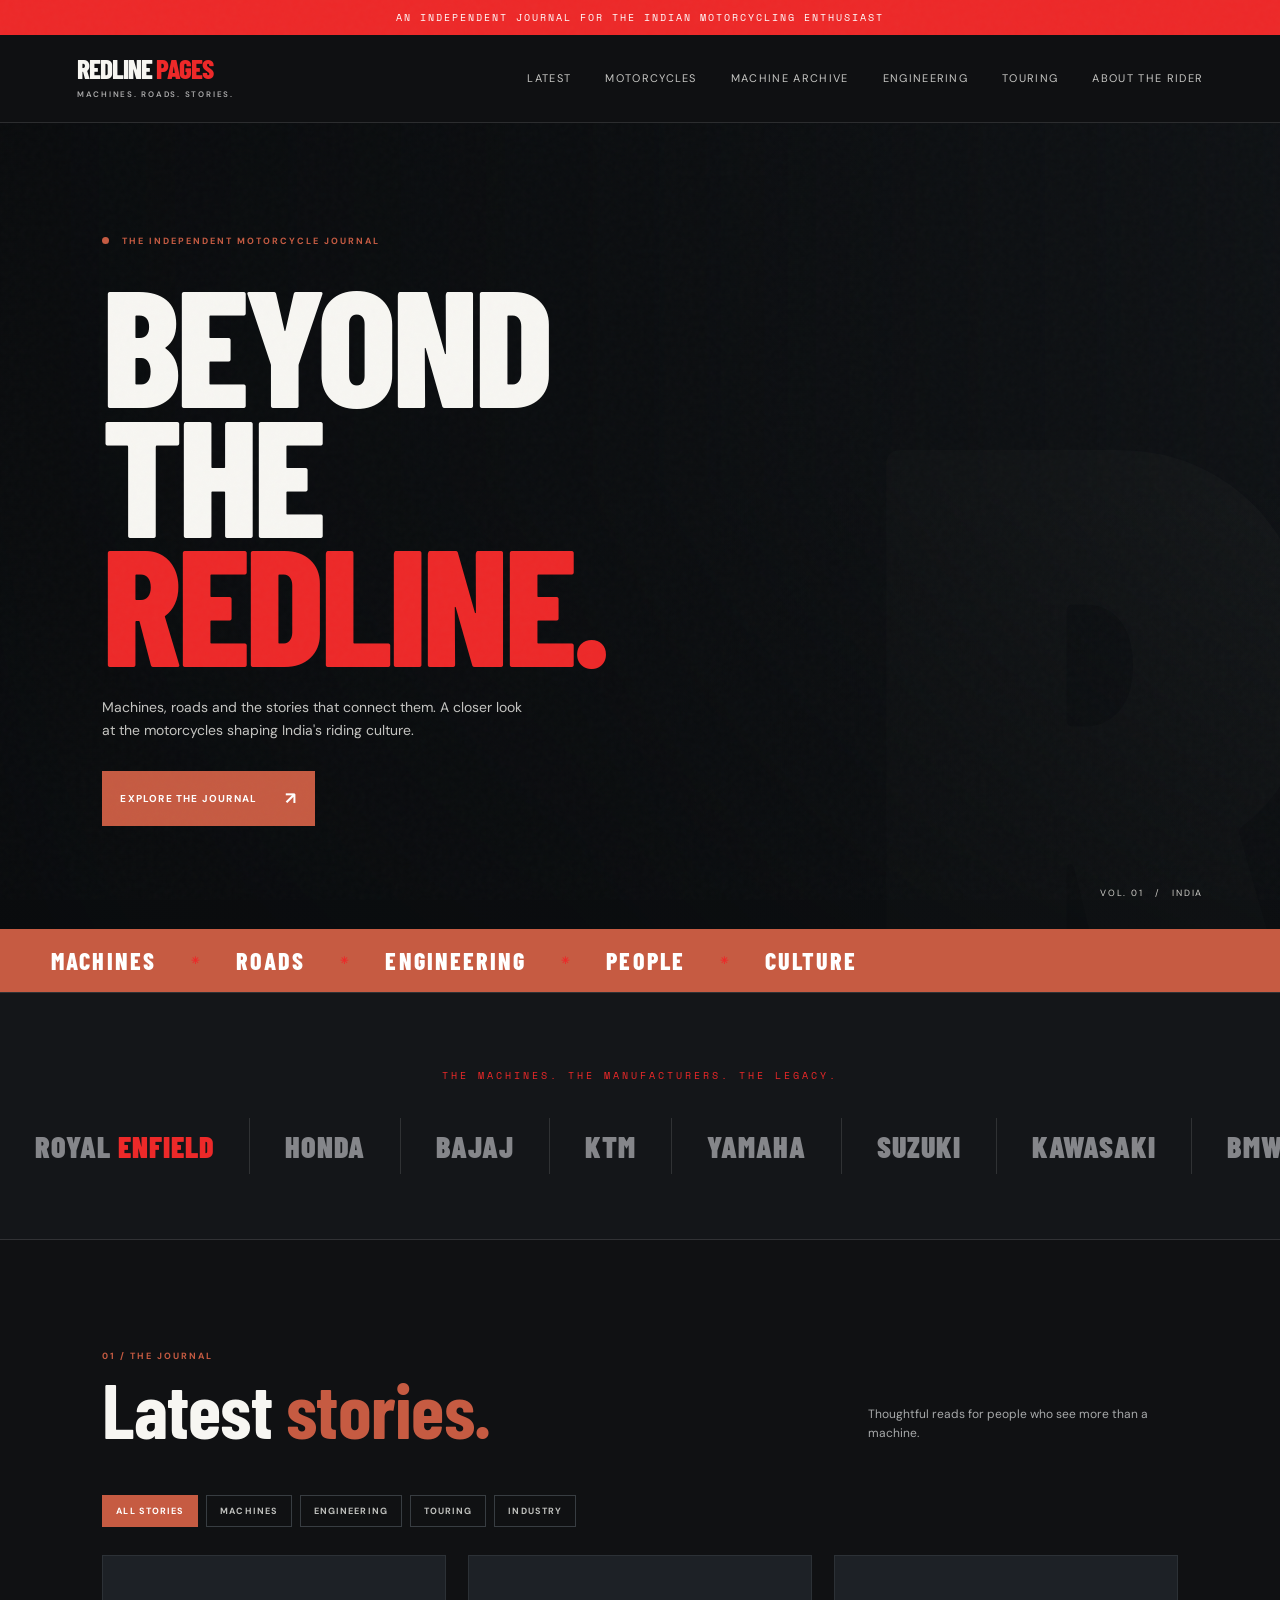
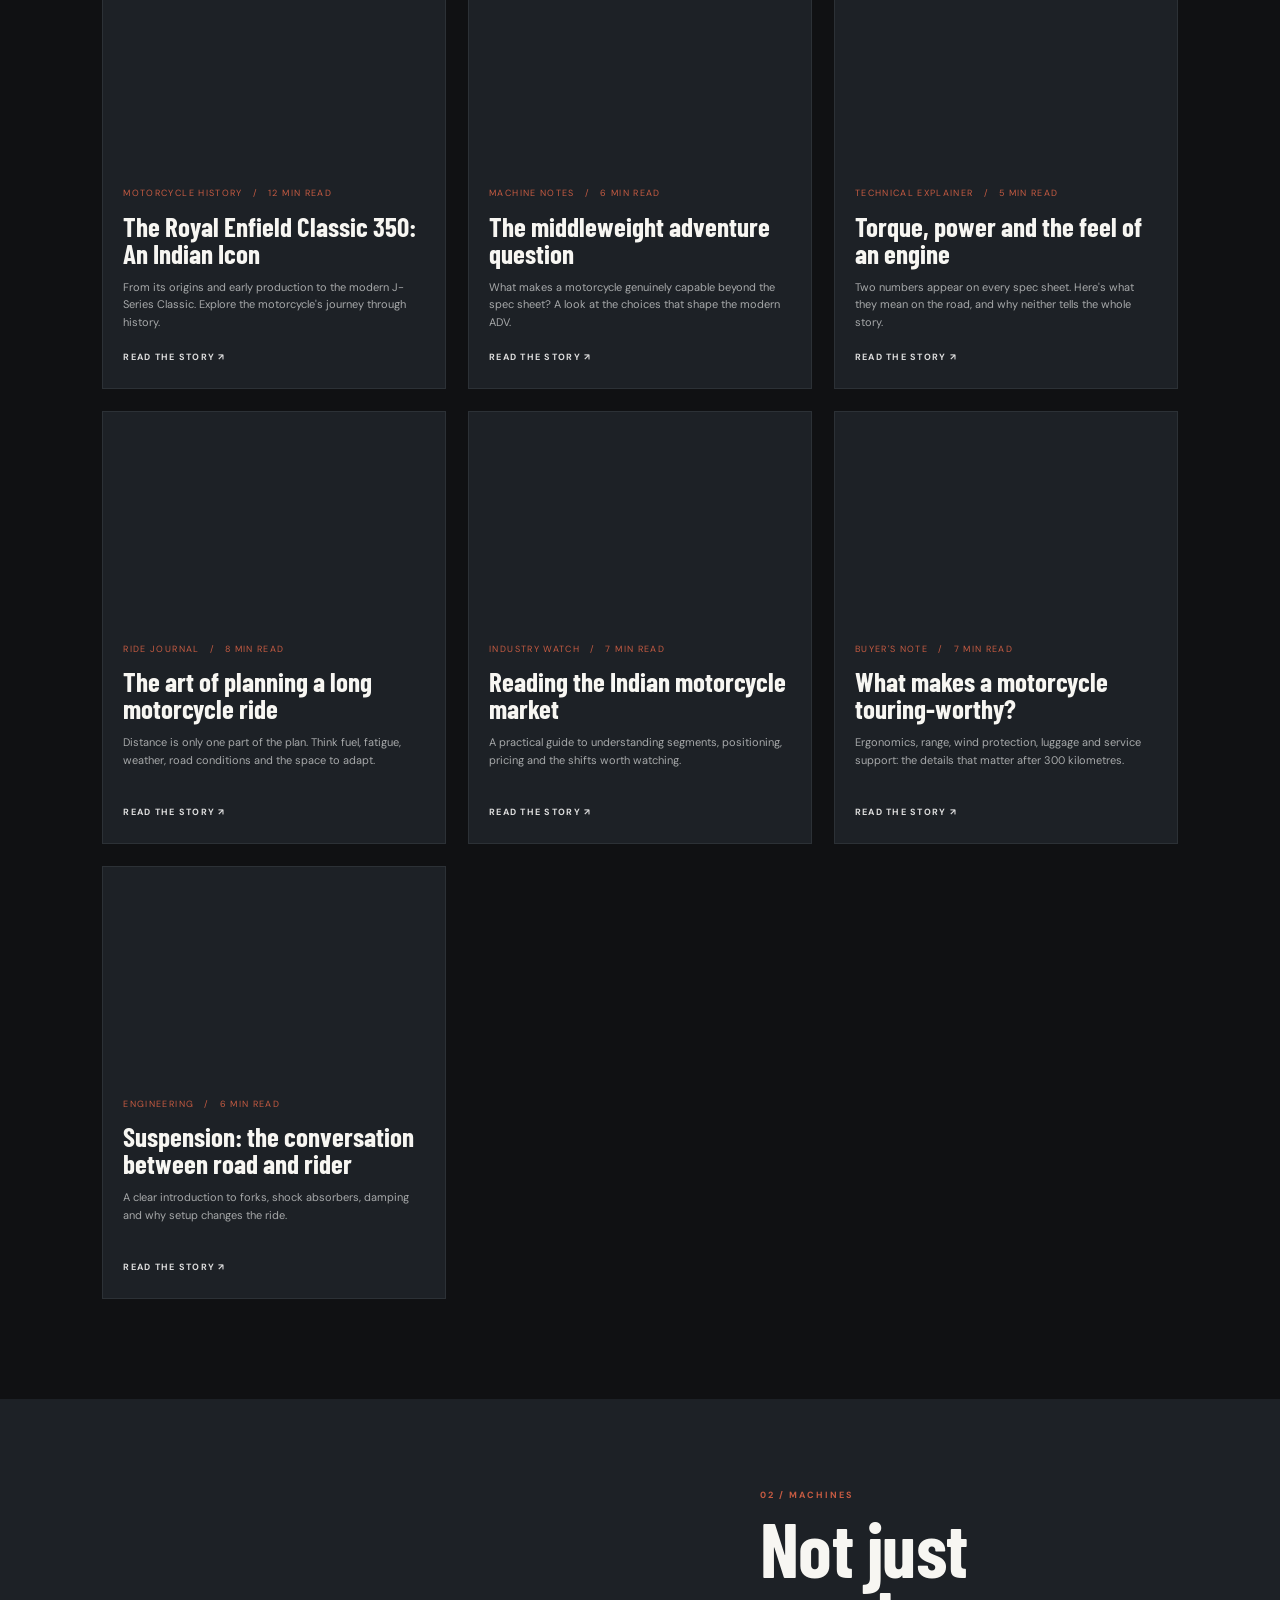
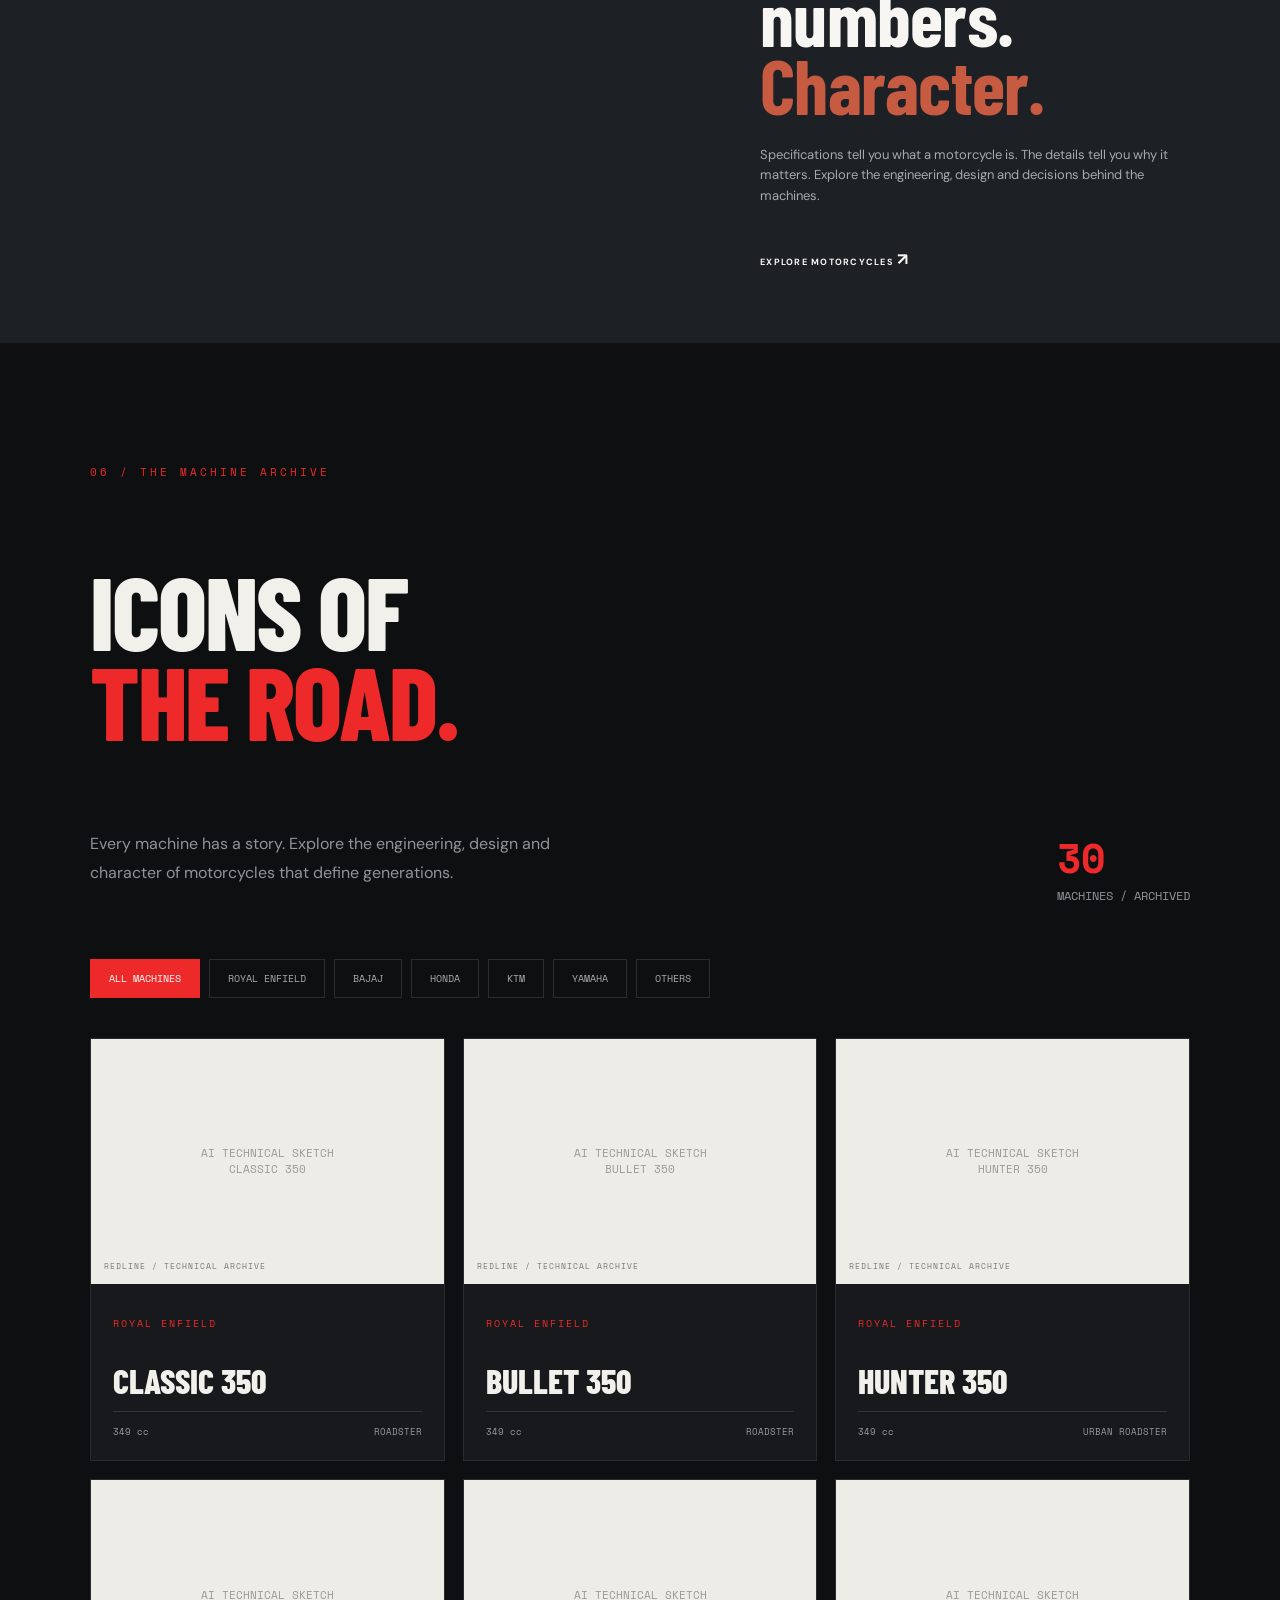
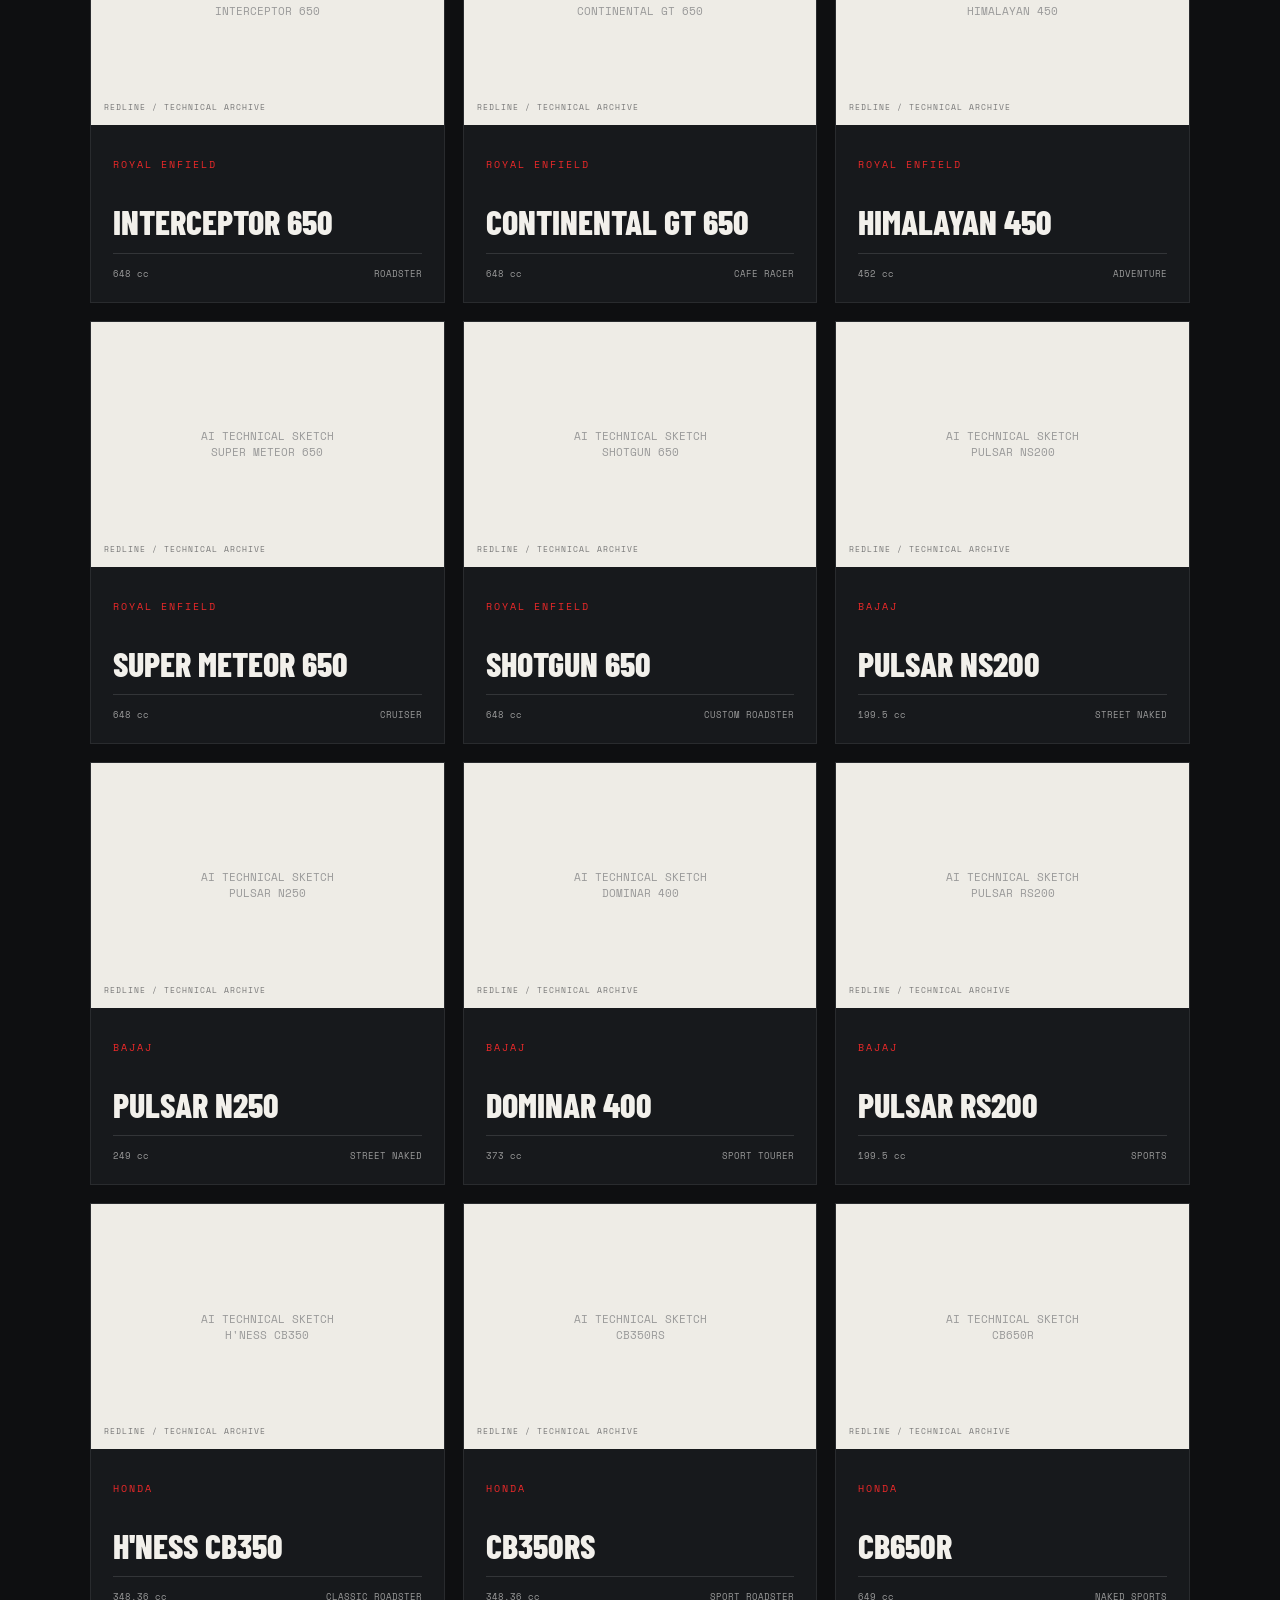
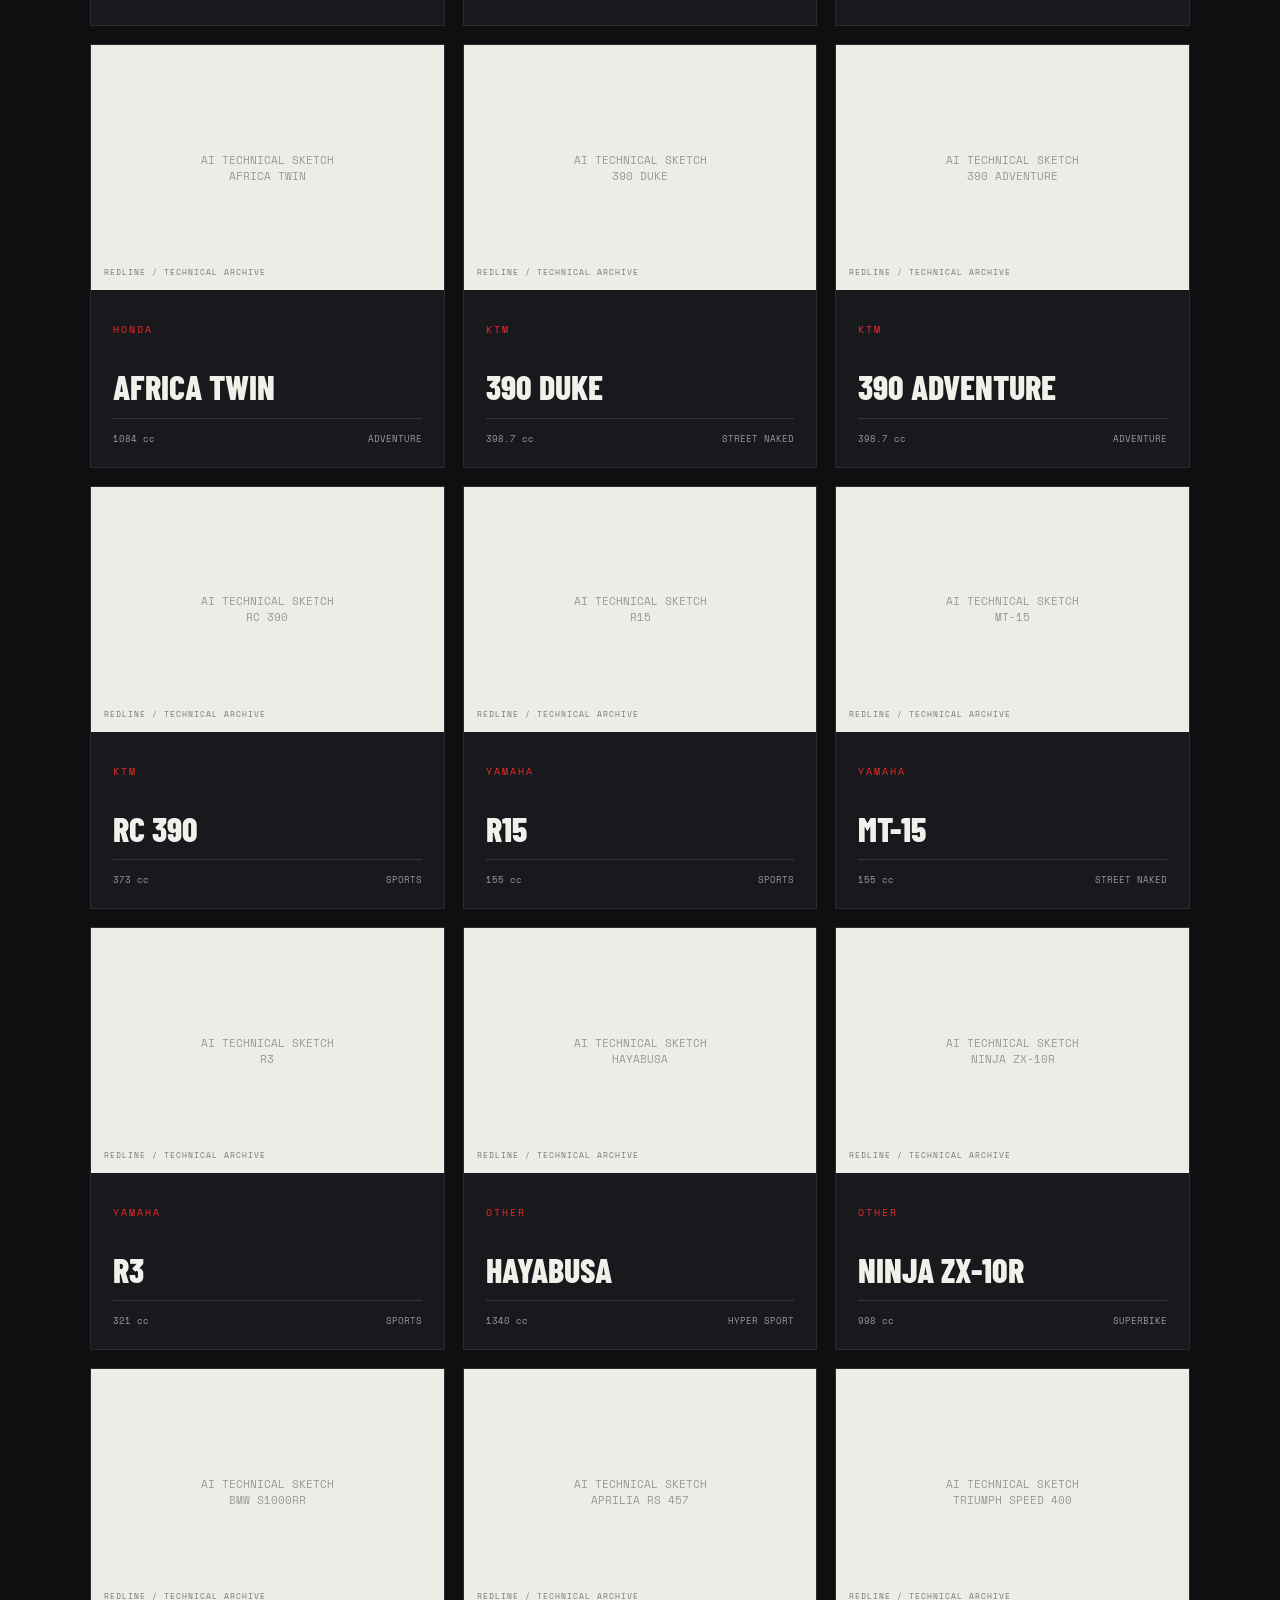
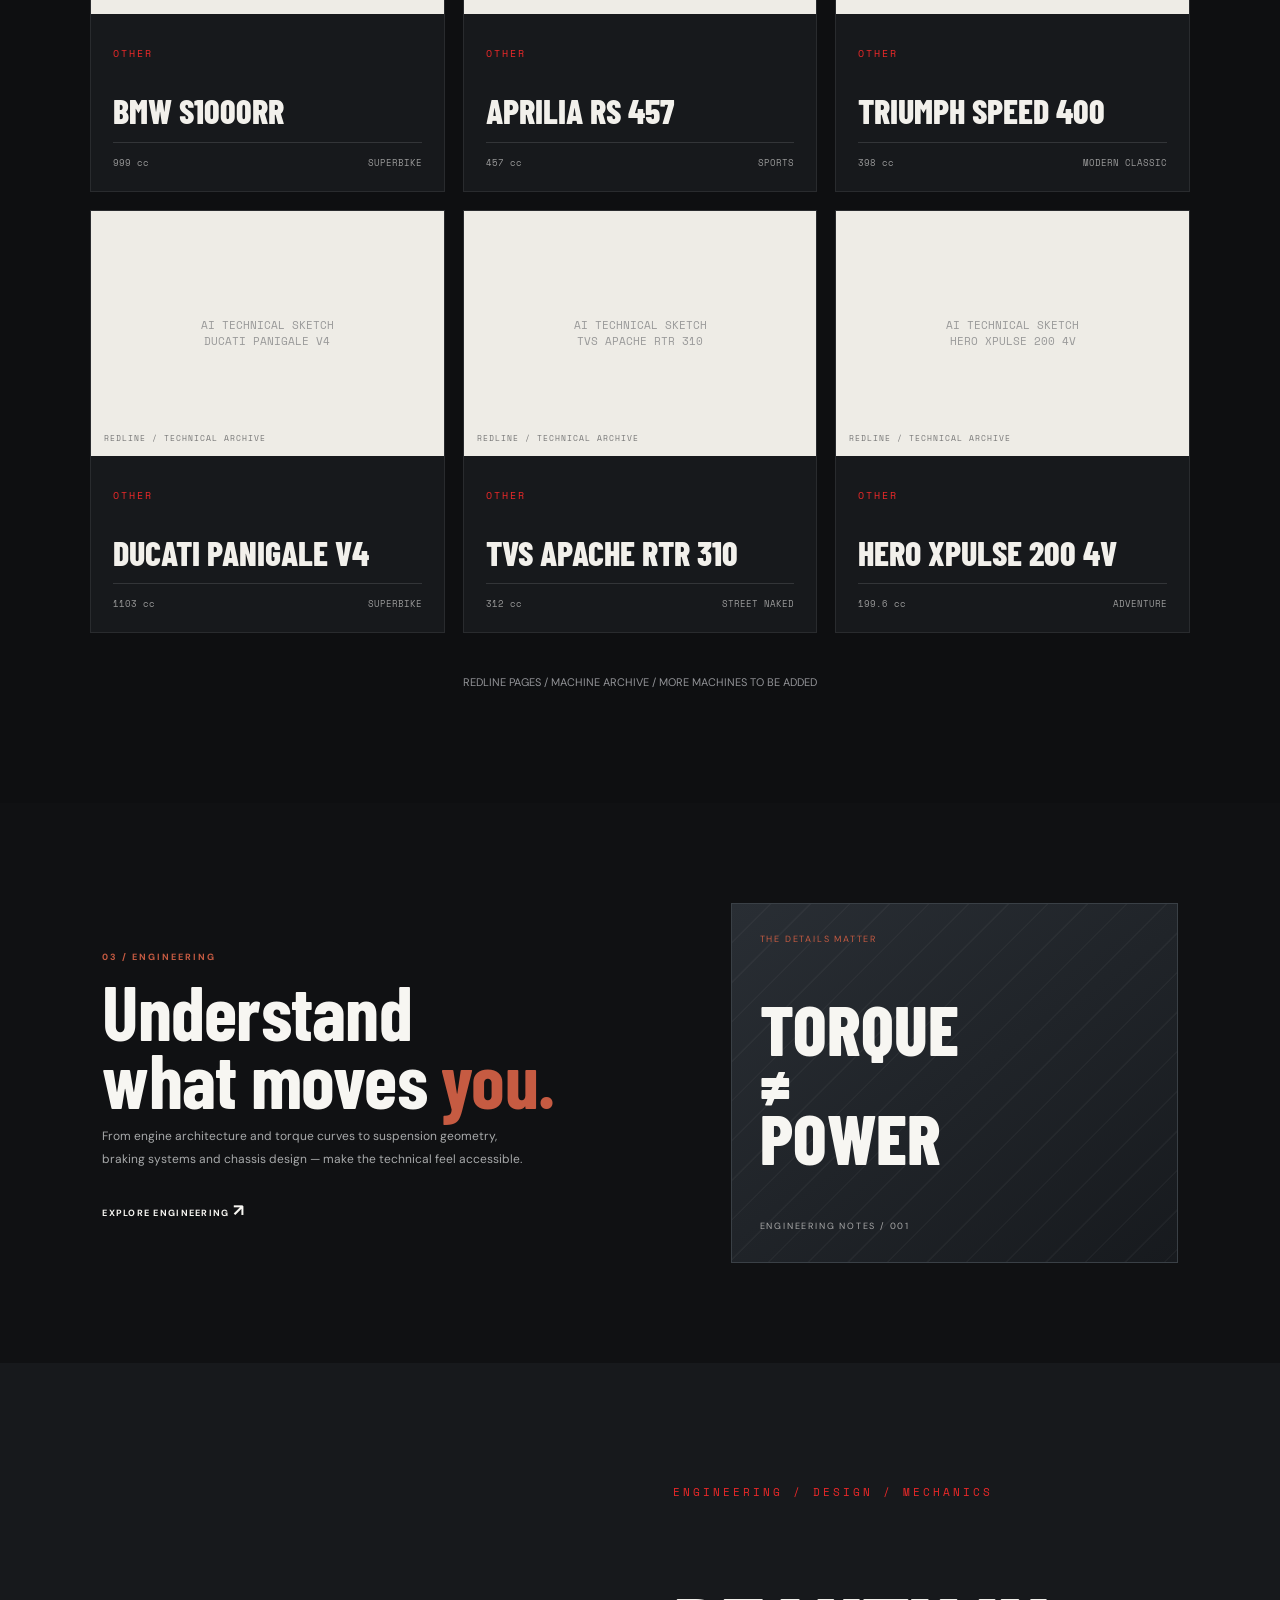
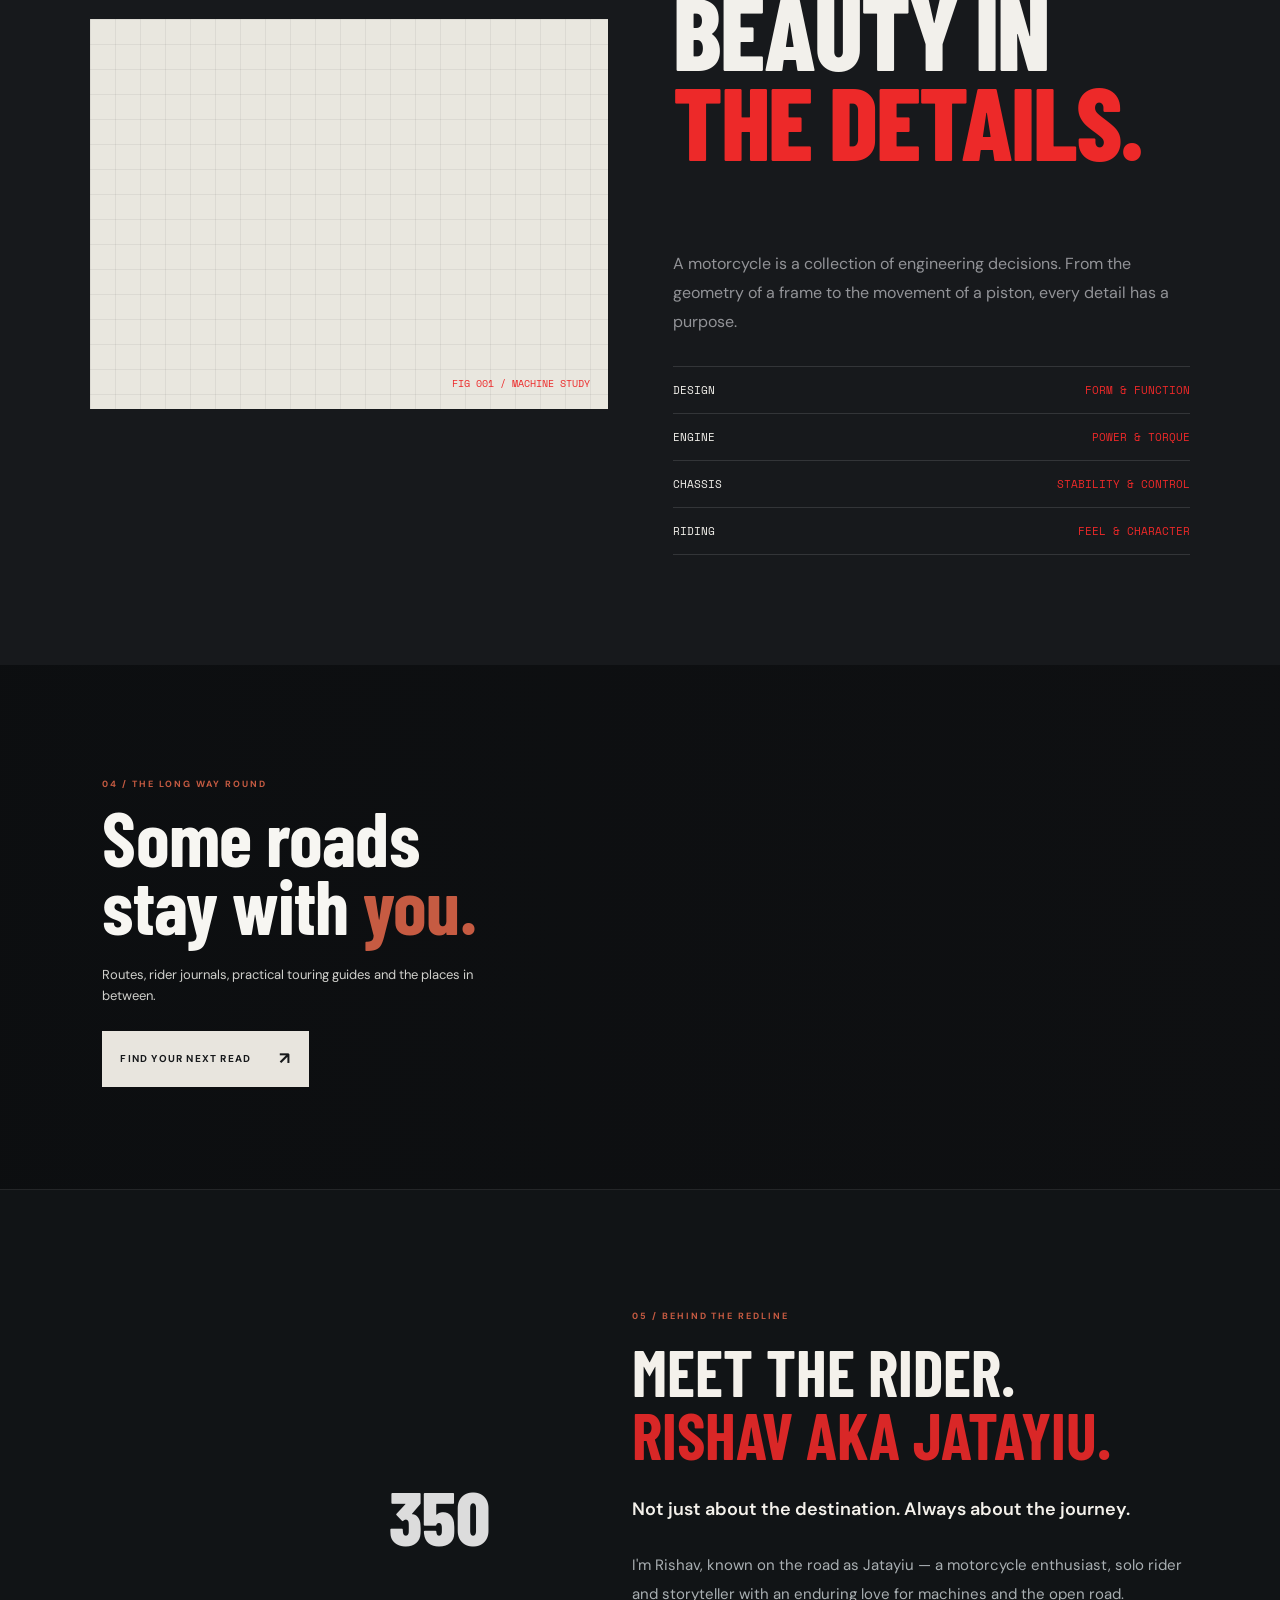
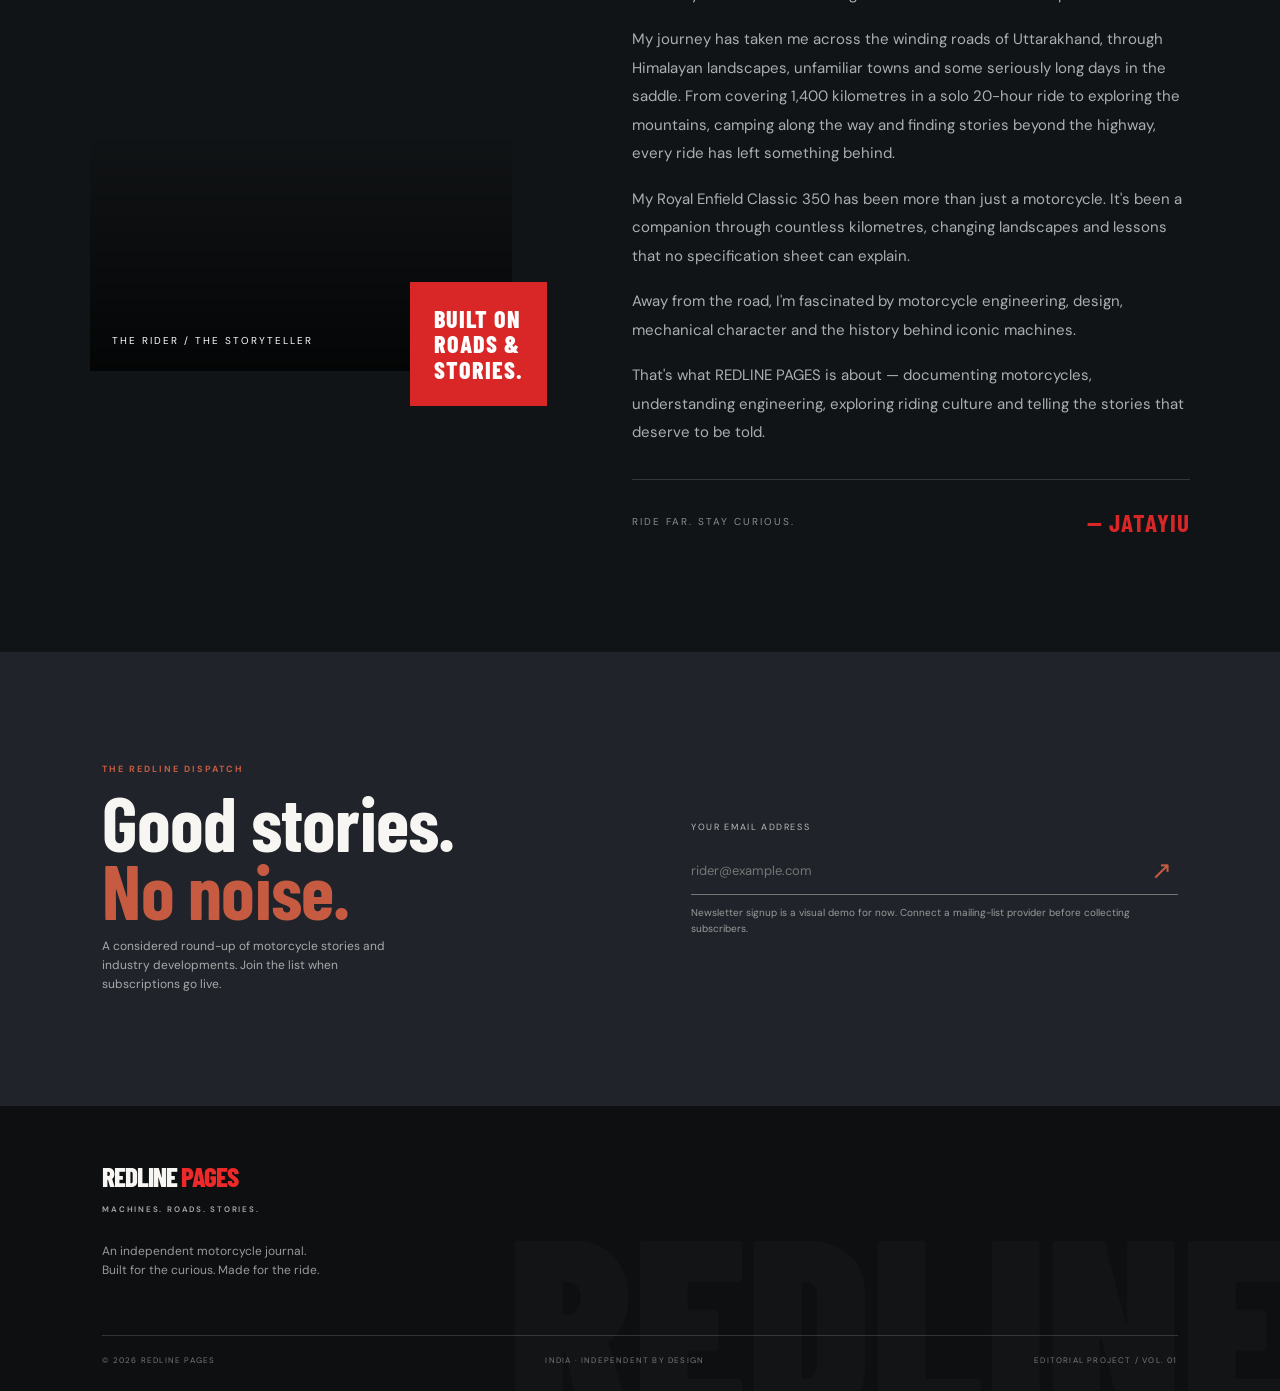
==== index.html @ 6526495a "Update index.html" ====
<!doctype html>
<html lang="en">
<head>
  <meta charset="utf-8">
  <meta name="viewport" content="width=device-width, initial-scale=1">
  <meta name="description" content="REDLINE PAGES — an independent journal for the Indian motorcycling enthusiast. Machines. Roads. Stories.">
  <meta name="theme-color" content="#101113">
  <title>REDLINE PAGES — Machines. Roads. Stories.</title>

  <link rel="preconnect" href="https://fonts.googleapis.com">
  <link rel="preconnect" href="https://fonts.gstatic.com" crossorigin>
  <link href="https://fonts.googleapis.com/css2?family=Barlow+Condensed:wght@500;600;700;800;900&family=DM+Sans:wght@400;500;600;700&family=Space+Mono:wght@400;700&display=swap" rel="stylesheet">

  <link rel="stylesheet" href="styles.css">

  <style>
    :root {
      --rl-red: #ed2929;
      --rl-black: #101113;
      --rl-panel: #17191c;
      --rl-white: #f2f0eb;
      --rl-muted: #929397;
      --rl-line: rgba(255,255,255,.12);
    }

    html { scroll-behavior: smooth; }

    body {
      background: var(--rl-black);
      color: var(--rl-white);
      overflow-x: hidden;
    }

    ::selection {
      background: var(--rl-red);
      color: white;
    }

    /* INTRO LOADER */

    .rl-loader {
      position: fixed;
      inset: 0;
      z-index: 9999;
      background: #101113;
      display: grid;
      place-items: center;
      animation: loaderOut 1s ease 1.8s forwards;
      pointer-events: none;
    }

    .rl-loader-inner { text-align: center; }

    .rl-loader-logo {
      font: 900 clamp(55px, 12vw, 120px)/.8 'Barlow Condensed', sans-serif;
      letter-spacing: -4px;
      animation: logoPulse 1.1s ease infinite alternate;
    }

    .rl-loader-logo span { color: var(--rl-red); }

    .rl-loader-line {
      width: 180px;
      height: 2px;
      background: #333;
      margin: 25px auto 12px;
      overflow: hidden;
    }

    .rl-loader-line::after {
      content: "";
      display: block;
      height: 100%;
      width: 100%;
      background: var(--rl-red);
      transform: translateX(-100%);
      animation: loading 1.5s ease forwards;
    }

    .rl-loader small {
      font: 10px 'Space Mono', monospace;
      letter-spacing: 4px;
      color: #888;
    }

    @keyframes loading { to { transform: translateX(0); } }
    @keyframes logoPulse { to { opacity: .55; } }
    @keyframes loaderOut {
      to { opacity: 0; visibility: hidden; }
    }

    /* GLOBAL EFFECTS */

    .rl-grain {
      position: fixed;
      inset: 0;
      pointer-events: none;
      z-index: 100;
      opacity: .045;
      background-image: url("data:image/svg+xml,%3Csvg viewBox='0 0 180 180' xmlns='http://www.w3.org/2000/svg'%3E%3Cfilter id='n'%3E%3CfeTurbulence type='fractalNoise' baseFrequency='.9' numOctaves='3' stitchTiles='stitch'/%3E%3C/filter%3E%3Crect width='100%25' height='100%25' filter='url(%23n)' opacity='.5'/%3E%3C/svg%3E");
    }

    .rl-progress {
      position: fixed;
      z-index: 999;
      top: 0;
      left: 0;
      height: 3px;
      width: 0;
      background: var(--rl-red);
    }

    .announcement {
      background: var(--rl-red);
      color: white;
      font: 10px 'Space Mono', monospace;
      letter-spacing: 2px;
      text-align: center;
      padding: 10px;
    }

    .site-header {
      position: sticky;
      top: 0;
      z-index: 500;
      backdrop-filter: blur(18px);
      background: rgba(16,17,19,.92);
      border-bottom: 1px solid var(--rl-line);
    }

    .wordmark { letter-spacing: -1px; }

    .wordmark span { color: var(--rl-red); }

    .nav a {
      transition: color .25s ease;
    }

    .nav a:hover { color: var(--rl-red); }

    /* HERO */

    .hero {
      min-height: 88vh;
      position: relative;
      isolation: isolate;
      overflow: hidden;
      display: flex;
      align-items: center;
    }

    .hero-image {
      transform: scale(1.06);
      animation: heroZoom 12s ease-out forwards;
    }

    @keyframes heroZoom {
      to { transform: scale(1); }
    }

    .hero::after {
      content: "R";
      position: absolute;
      right: -4%;
      bottom: -24%;
      z-index: -1;
      font: 900 75vw/.8 'Barlow Condensed', sans-serif;
      color: rgba(255,255,255,.025);
      pointer-events: none;
    }

    .hero-content {
      animation: heroReveal 1.1s .5s both;
    }

    @keyframes heroReveal {
      from { opacity: 0; transform: translateY(35px); }
      to { opacity: 1; transform: translateY(0); }
    }

    .hero h1 {
      font-size: clamp(75px, 13vw, 175px);
      line-height: .78;
      letter-spacing: -5px;
    }

    .hero h1 em { color: var(--rl-red); }

    .red-dot {
      animation: dotBlink 1.5s infinite;
    }

    @keyframes dotBlink {
      50% { opacity: .2; }
    }

    .button-red {
      box-shadow: 0 0 0 rgba(237,41,41,0);
      transition: .3s ease;
    }

    .button-red:hover {
      box-shadow: 0 0 35px rgba(237,41,41,.3);
      transform: translateY(-4px);
    }

    /* TICKER */

    .ticker {
      overflow: hidden;
      white-space: nowrap;
      justify-content: flex-start;
      gap: 35px;
      animation: none;
    }

    .ticker span {
      font: 800 24px 'Barlow Condensed', sans-serif;
    }

    .ticker i { color: var(--rl-red); }

    /* SECTION COMMON */

    .rl-section {
      padding: 110px 7%;
      position: relative;
    }

    .rl-kicker {
      color: var(--rl-red);
      font: 11px 'Space Mono', monospace;
      letter-spacing: 3px;
      margin-bottom: 18px;
    }

    .rl-title {
      font: 800 clamp(55px, 8vw, 105px)/.88 'Barlow Condensed', sans-serif;
      letter-spacing: -2px;
      text-transform: uppercase;
    }

    .rl-title em { color: var(--rl-red); }

    .rl-description {
      color: var(--rl-muted);
      line-height: 1.8;
      max-width: 520px;
    }

    /* BRAND WALL */

    .brand-section {
      background: #141619;
      padding: 65px 0;
      overflow: hidden;
      border-top: 1px solid var(--rl-line);
      border-bottom: 1px solid var(--rl-line);
    }

    .brand-heading {
      text-align: center;
      margin-bottom: 35px;
    }

    .brand-heading p {
      font: 10px 'Space Mono', monospace;
      letter-spacing: 3px;
      color: var(--rl-red);
    }

    .brand-track {
      display: flex;
      width: max-content;
      animation: brandMove 45s linear infinite;
    }

    .brand-track:hover { animation-play-state: paused; }

    .brand-item {
      padding: 10px 35px;
      font: 900 30px 'Barlow Condensed', sans-serif;
      letter-spacing: 1px;
      color: #85868a;
      white-space: nowrap;
      transition: color .3s, transform .3s;
      border-right: 1px solid var(--rl-line);
    }

    .brand-item:hover {
      color: white;
      transform: scale(1.08);
    }

    .brand-item span { color: var(--rl-red); }

    @keyframes brandMove {
      to { transform: translateX(-50%); }
    }

    /* MACHINE ARCHIVE */

    .machine-archive {
      background: #0e0f11;
      overflow: hidden;
    }

    .archive-header {
      display: flex;
      justify-content: space-between;
      align-items: end;
      gap: 30px;
      flex-wrap: wrap;
      margin-bottom: 55px;
    }

    .archive-counter {
      font: 12px 'Space Mono', monospace;
      color: var(--rl-muted);
    }

    .archive-counter strong {
      font-size: 40px;
      color: var(--rl-red);
    }

    .archive-filters {
      display: flex;
      flex-wrap: wrap;
      gap: 9px;
      margin-bottom: 40px;
    }

    .archive-filter {
      background: transparent;
      border: 1px solid var(--rl-line);
      color: #aaa;
      padding: 11px 18px;
      font: 10px 'Space Mono', monospace;
      cursor: pointer;
      transition: .25s;
    }

    .archive-filter:hover,
    .archive-filter.active {
      color: white;
      background: var(--rl-red);
      border-color: var(--rl-red);
    }

    .machine-grid {
      display: grid;
      grid-template-columns: repeat(3, minmax(0,1fr));
      gap: 18px;
    }

    .machine-card {
      min-width: 0;
      position: relative;
      background: #17191c;
      border: 1px solid rgba(255,255,255,.08);
      overflow: hidden;
      cursor: pointer;
      transition: transform .4s, border-color .4s, opacity .3s;
      animation: cardIn .65s both;
    }

    @keyframes cardIn {
      from { opacity: 0; transform: translateY(25px); }
      to { opacity: 1; transform: translateY(0); }
    }

    .machine-card:hover {
      transform: translateY(-9px);
      border-color: var(--rl-red);
    }

    .machine-art {
      position: relative;
      height: 245px;
      display: grid;
      place-items: center;
      background: #eeece6;
      overflow: hidden;
    }

    .machine-art::after {
      content: "REDLINE / TECHNICAL ARCHIVE";
      position: absolute;
      left: 13px;
      bottom: 12px;
      font: 8px 'Space Mono', monospace;
      letter-spacing: 1px;
      color: #777;
    }

    .machine-art img {
      width: 100%;
      height: 100%;
      object-fit: contain;
      padding: 12px;
      filter: grayscale(1) contrast(1.08);
      transition: transform .6s, filter .6s;
    }

    .machine-card:hover .machine-art img {
      transform: scale(1.1);
      filter: grayscale(.25) contrast(1.1);
    }

    .sketch-placeholder {
      position: absolute;
      z-index: 0;
      text-align: center;
      color: #999;
      font: 11px 'Space Mono', monospace;
      padding: 15px;
      pointer-events: none;
    }

    .machine-art img[src] { position: relative; z-index: 1; }

    .machine-info { padding: 22px; }

    .machine-brand {
      font: 10px 'Space Mono', monospace;
      color: var(--rl-red);
      letter-spacing: 2px;
      margin-bottom: 8px;
      text-transform: uppercase;
    }

    .machine-name {
      font: 800 34px/.95 'Barlow Condensed', sans-serif;
      text-transform: uppercase;
      margin-bottom: 14px;
    }

    .machine-meta {
      display: flex;
      justify-content: space-between;
      gap: 10px;
      border-top: 1px solid var(--rl-line);
      padding-top: 13px;
      color: #999;
      font: 9px 'Space Mono', monospace;
    }

    .machine-arrow {
      position: absolute;
      right: 20px;
      top: 20px;
      width: 35px;
      height: 35px;
      display: grid;
      place-items: center;
      background: var(--rl-red);
      color: white;
      opacity: 0;
      transform: translateY(8px);
      transition: .3s;
    }

    .machine-card:hover .machine-arrow {
      opacity: 1;
      transform: translateY(0);
    }

    /* MACHINE DETAIL DIALOG */

    .machine-dialog {
      width: min(900px, 92vw);
      max-height: 88vh;
      overflow-y: auto;
      border: 1px solid rgba(255,255,255,.15);
      background: #151719;
      color: white;
      padding: 0;
      margin: auto;
    }

    .machine-dialog::backdrop {
      background: rgba(0,0,0,.85);
      backdrop-filter: blur(9px);
    }

    .dialog-inner {
      padding: clamp(25px,5vw,55px);
    }

    .dialog-close {
      float: right;
      background: var(--rl-red);
      color: white;
      border: 0;
      padding: 12px 17px;
      cursor: pointer;
    }

    .dialog-title {
      font: 900 clamp(50px,9vw,90px)/.85 'Barlow Condensed', sans-serif;
      margin: 25px 0;
      text-transform: uppercase;
    }

    .dialog-title em { color: var(--rl-red); }

    .dialog-image {
      background: #eeece6;
      width: 100%;
      height: 340px;
      object-fit: contain;
      filter: grayscale(1);
    }

    .dialog-details {
      display: grid;
      grid-template-columns: repeat(3,1fr);
      gap: 12px;
      margin-top: 25px;
    }

    .dialog-detail {
      padding: 16px;
      background: #202327;
    }

    .dialog-detail small {
      display: block;
      color: #999;
      font: 9px 'Space Mono', monospace;
      margin-bottom: 9px;
    }

    .dialog-detail strong {
      font: 700 21px 'Barlow Condensed', sans-serif;
    }

    .dialog-description {
      line-height: 1.8;
      color: #aaa;
      margin-top: 25px;
    }

    /* BLUEPRINT SECTION */

    .blueprint-section {
      background: #17191c;
      overflow: hidden;
      display: grid;
      grid-template-columns: 1fr 1fr;
      gap: 65px;
      align-items: center;
    }

    .blueprint-art {
      min-height: 390px;
      position: relative;
      display: grid;
      place-items: center;
      background-color: #e9e7df;
      background-image:
        linear-gradient(rgba(0,0,0,.055) 1px,transparent 1px),
        linear-gradient(90deg,rgba(0,0,0,.055) 1px,transparent 1px);
      background-size: 25px 25px;
      overflow: hidden;
    }

    .blueprint-art img {
      width: 100%;
      height: 100%;
      object-fit: contain;
      filter: grayscale(1);
      padding: 20px;
    }

    .blueprint-label {
      position: absolute;
      bottom: 18px;
      right: 18px;
      color: var(--rl-red);
      font: 10px 'Space Mono', monospace;
    }

    .spec-lines {
      border-top: 1px solid var(--rl-line);
      margin-top: 30px;
    }

    .spec-line {
      padding: 15px 0;
      border-bottom: 1px solid var(--rl-line);
      display: flex;
      justify-content: space-between;
      font: 11px 'Space Mono', monospace;
    }

    .spec-line span:last-child { color: var(--rl-red); }

    /* ORIGINAL SECTION ENHANCEMENTS */

    .feature-band,
    .touring,
    .rider-bio {
      overflow: hidden;
    }

    .feature-photo,
    .touring-bg,
    .rider-photo {
      transition: transform 1s ease;
    }

    .feature-band:hover .feature-photo,
    .touring:hover .touring-bg {
      transform: scale(1.04);
    }

    .engineering-card {
      transition: transform .4s, border-color .4s;
    }

    .engineering-card:hover {
      transform: rotate(-1deg) scale(1.02);
      border-color: var(--rl-red);
    }

    /* SCROLL REVEALS */

    .rl-reveal {
      opacity: 0;
      transform: translateY(35px);
      transition: opacity .8s ease, transform .8s ease;
    }

    .rl-reveal.visible {
      opacity: 1;
      transform: translateY(0);
    }

    /* FOOTER */

    .footer {
      position: relative;
      overflow: hidden;
    }

    .footer::before {
      content: "REDLINE";
      position: absolute;
      bottom: -30px;
      right: -15px;
      font: 900 20vw/.8 'Barlow Condensed', sans-serif;
      color: rgba(255,255,255,.025);
      pointer-events: none;
    }

    /* RESPONSIVE */

    @media(max-width: 900px) {
      .machine-grid { grid-template-columns: repeat(2,minmax(0,1fr)); }
      .blueprint-section { grid-template-columns: 1fr; }
    }

    @media(max-width: 580px) {
      .rl-section { padding: 75px 6%; }
      .machine-grid { grid-template-columns: 1fr; }
      .machine-art { height: 270px; }
      .archive-header { align-items: start; }
      .dialog-details { grid-template-columns: 1fr 1fr; }
      .hero h1 { letter-spacing: -2px; }
      .brand-item { font-size: 24px; padding: 10px 22px; }
    }

    @media(prefers-reduced-motion:reduce) {
      *,*::before,*::after {
        scroll-behavior: auto !important;
        animation-duration: .01ms !important;
        transition-duration: .01ms !important;
      }
    }
  </style>
</head>

<body>

  <div class="rl-loader">
    <div class="rl-loader-inner">
      <div class="rl-loader-logo">REDLINE<span>.</span></div>
      <div class="rl-loader-line"></div>
      <small>MACHINES. ROADS. STORIES.</small>
    </div>
  </div>

  <div class="rl-grain"></div>
  <div class="rl-progress" id="rl-progress"></div>

  <div class="announcement">
    AN INDEPENDENT JOURNAL FOR THE INDIAN MOTORCYCLING ENTHUSIAST
  </div>

  <header class="site-header">

    <a class="wordmark" href="#" aria-label="Redline Pages home">
      REDLINE <span>PAGES</span>
      <small>MACHINES. ROADS. STORIES.</small>
    </a>

    <button class="menu-toggle" aria-label="Toggle navigation" aria-expanded="false">☰</button>

    <nav class="nav">
      <a href="#latest">Latest</a>
      <a href="#machines">Motorcycles</a>
      <a href="#archive">Machine Archive</a>
      <a href="#engineering">Engineering</a>
      <a href="#touring">Touring</a>
      <a href="#rider">About the Rider</a>
    </nav>

  </header>


  <main>

    <!-- HERO -->

    <section class="hero">

      <div class="hero-image" role="img" aria-label="Motorcycle on a dramatic mountain road"></div>
      <div class="hero-shade"></div>

      <div class="hero-content">

        <p class="eyebrow">
          <span class="red-dot"></span>
          THE INDEPENDENT MOTORCYCLE JOURNAL
        </p>

        <h1>BEYOND<br>THE <em>REDLINE.</em></h1>

        <p class="hero-copy">
          Machines, roads and the stories that connect them.
          A closer look at the motorcycles shaping India's riding culture.
        </p>

        <a class="button button-red" href="#latest">
          EXPLORE THE JOURNAL <span>↗</span>
        </a>

      </div>

      <div class="hero-index">VOL. 01 &nbsp; / &nbsp; INDIA</div>

    </section>


    <!-- PUBLICATION THEMES -->

    <section class="ticker" aria-label="Publication themes">
      <span>MACHINES</span>
      <i>✳</i>
      <span>ROADS</span>
      <i>✳</i>
      <span>ENGINEERING</span>
      <i>✳</i>
      <span>PEOPLE</span>
      <i>✳</i>
      <span>CULTURE</span>
    </section>


    <!-- BRAND WALL -->

    <section class="brand-section">

      <div class="brand-heading">
        <p>THE MACHINES. THE MANUFACTURERS. THE LEGACY.</p>
      </div>

      <div class="brand-track" id="brand-track">

        <div class="brand-item">ROYAL <span>ENFIELD</span></div>
        <div class="brand-item">HONDA</div>
        <div class="brand-item">BAJAJ</div>
        <div class="brand-item">KTM</div>
        <div class="brand-item">YAMAHA</div>
        <div class="brand-item">SUZUKI</div>
        <div class="brand-item">KAWASAKI</div>
        <div class="brand-item">BMW <span>MOTORRAD</span></div>
        <div class="brand-item">DUCATI</div>
        <div class="brand-item">APRILIA</div>
        <div class="brand-item">TRIUMPH</div>
        <div class="brand-item">HARLEY-DAVIDSON</div>
        <div class="brand-item">TVS</div>
        <div class="brand-item">HERO</div>
        <div class="brand-item">HUSQVARNA</div>
        <div class="brand-item">BENELLI</div>
        <div class="brand-item">JAWA</div>
        <div class="brand-item">YEZDI</div>
        <div class="brand-item">CFMOTO</div>
        <div class="brand-item">MOTO GUZZI</div>

      </div>

    </section>


    <!-- LATEST STORIES: ORIGINAL CONTENT -->

    <section class="section section-pad" id="latest">

      <div class="section-heading">

        <div>
          <p class="eyebrow">01 / THE JOURNAL</p>
          <h2>Latest <em>stories.</em></h2>
        </div>

        <p class="section-note">
          Thoughtful reads for people who see more than a machine.
        </p>

      </div>

      <div class="filters" id="filters">

        <button class="filter active" data-filter="All">ALL STORIES</button>
        <button class="filter" data-filter="Machines">MACHINES</button>
        <button class="filter" data-filter="Engineering">ENGINEERING</button>
        <button class="filter" data-filter="Touring">TOURING</button>
        <button class="filter" data-filter="Industry">INDUSTRY</button>

      </div>

      <div class="story-grid" id="story-grid"></div>

    </section>


    <!-- MACHINE FEATURE: ORIGINAL CONTENT -->

    <section class="feature-band" id="machines">

      <div class="feature-photo"></div>

      <div class="feature-copy">

        <p class="eyebrow">02 / MACHINES</p>

        <h2>Not just numbers.<br><em>Character.</em></h2>

        <p>
          Specifications tell you what a motorcycle is.
          The details tell you why it matters.
          Explore the engineering, design and decisions behind the machines.
        </p>

        <a class="text-link" href="#archive">
          EXPLORE MOTORCYCLES <span>↗</span>
        </a>

      </div>

    </section>


    <!-- COMPLETE MOTORCYCLE ARCHIVE -->

    <section class="rl-section machine-archive" id="archive">

      <div class="archive-header">

        <div>
          <p class="rl-kicker">06 / THE MACHINE ARCHIVE</p>
          <h2 class="rl-title">ICONS OF<br><em>THE ROAD.</em></h2>
          <p class="rl-description">
            Every machine has a story. Explore the engineering,
            design and character of motorcycles that define generations.
          </p>
        </div>

        <div class="archive-counter">
          <strong id="machine-count">27</strong><br>
          MACHINES / ARCHIVED
        </div>

      </div>

      <div class="archive-filters" id="archive-filters">
        <button class="archive-filter active" data-brand="All">ALL MACHINES</button>
        <button class="archive-filter" data-brand="Royal Enfield">ROYAL ENFIELD</button>
        <button class="archive-filter" data-brand="Bajaj">BAJAJ</button>
        <button class="archive-filter" data-brand="Honda">HONDA</button>
        <button class="archive-filter" data-brand="KTM">KTM</button>
        <button class="archive-filter" data-brand="Yamaha">YAMAHA</button>
        <button class="archive-filter" data-brand="Other">OTHERS</button>
      </div>

      <div class="machine-grid" id="machine-grid"></div>

      <p class="rl-description" style="margin:40px auto 0;text-align:center;font-size:11px">
        REDLINE PAGES / MACHINE ARCHIVE / MORE MACHINES TO BE ADDED
      </p>

    </section>


    <!-- MACHINE DETAIL POPUP -->

    <dialog class="machine-dialog" id="machine-dialog">
      <div class="dialog-inner">
        <button class="dialog-close" id="dialog-close" aria-label="Close">CLOSE ✕</button>
        <p class="rl-kicker" id="dialog-brand">MACHINE ARCHIVE</p>
        <h2 class="dialog-title" id="dialog-title">MACHINE <em>NAME</em></h2>
        <img class="dialog-image" id="dialog-image" src="" alt="Motorcycle technical illustration">
        <div class="dialog-details">
          <div class="dialog-detail"><small>ENGINE</small><strong id="dialog-engine">—</strong></div>
          <div class="dialog-detail"><small>CONFIGURATION</small><strong id="dialog-config">—</strong></div>
          <div class="dialog-detail"><small>CLASS</small><strong id="dialog-class">—</strong></div>
        </div>
        <p class="dialog-description" id="dialog-description"></p>
        <p class="rl-kicker" style="margin-top:30px">REDLINE PAGES / MACHINE ARCHIVE</p>
      </div>
    </dialog>


    <!-- ENGINEERING: ORIGINAL CONTENT, ENHANCED -->

    <section class="split-section section-pad" id="engineering">

      <div>

        <p class="eyebrow">03 / ENGINEERING</p>

        <h2>Understand<br>what moves <em>you.</em></h2>

        <p class="muted">
          From engine architecture and torque curves to suspension geometry,
          braking systems and chassis design — make the technical feel accessible.
        </p>

        <a class="text-link" href="#blueprint">
          EXPLORE ENGINEERING <span>↗</span>
        </a>

      </div>

      <div class="engineering-card">

        <div class="technical-lines"></div>

        <span class="card-kicker">THE DETAILS MATTER</span>

        <strong>TORQUE<br>≠<br>POWER</strong>

        <span class="card-bottom">ENGINEERING NOTES / 001</span>

      </div>

    </section>


    <!-- BLUEPRINT / TECHNICAL SKETCH -->

    <section class="rl-section blueprint-section" id="blueprint">

      <div class="blueprint-art">
        <img
          src="assets/sketches/classic-350.webp"
          alt="Royal Enfield Classic 350 technical illustration"
          loading="lazy"
          onerror="this.style.display='none'">
        <span class="blueprint-label">FIG 001 / MACHINE STUDY</span>
      </div>

      <div>

        <p class="rl-kicker">ENGINEERING / DESIGN / MECHANICS</p>

        <h2 class="rl-title">BEAUTY IN<br><em>THE DETAILS.</em></h2>

        <p class="rl-description">
          A motorcycle is a collection of engineering decisions.
          From the geometry of a frame to the movement of a piston,
          every detail has a purpose.
        </p>

        <div class="spec-lines">
          <div class="spec-line"><span>DESIGN</span><span>FORM & FUNCTION</span></div>
          <div class="spec-line"><span>ENGINE</span><span>POWER & TORQUE</span></div>
          <div class="spec-line"><span>CHASSIS</span><span>STABILITY & CONTROL</span></div>
          <div class="spec-line"><span>RIDING</span><span>FEEL & CHARACTER</span></div>
        </div>

      </div>

    </section>


    <!-- TOURING: ORIGINAL CONTENT -->

    <section class="touring" id="touring">

      <div class="touring-bg"></div>
      <div class="touring-overlay"></div>

      <div class="touring-content">

        <p class="eyebrow">04 / THE LONG WAY ROUND</p>

        <h2>Some roads<br>stay with <em>you.</em></h2>

        <p>
          Routes, rider journals, practical touring guides
          and the places in between.
        </p>

        <a class="button button-light" href="#latest">
          FIND YOUR NEXT READ <span>↗</span>
        </a>

      </div>

    </section>


    <!-- RIDER: ORIGINAL CONTENT -->

    <section class="rider-bio" id="rider">

      <div class="rider-bio-inner">

        <div class="rider-visual">

          <div class="rider-photo">

            <div class="rider-photo-overlay"></div>

            <span class="rider-photo-label">
              THE RIDER / THE STORYTELLER
            </span>

            <span class="rider-number">350</span>

          </div>

          <div class="rider-stamp">
            BUILT ON<br>
            ROADS &<br>
            STORIES.
          </div>

        </div>


        <div class="rider-text">

          <p class="eyebrow">05 / BEHIND THE REDLINE</p>

          <h2>
            Meet the rider.<br>
            <em>Rishav aka Jatayiu.</em>
          </h2>

          <p class="rider-intro">
            Not just about the destination.
            Always about the journey.
          </p>

          <p>
            I'm Rishav, known on the road as Jatayiu —
            a motorcycle enthusiast, solo rider and storyteller
            with an enduring love for machines and the open road.
          </p>

          <p>
            My journey has taken me across the winding roads of
            Uttarakhand, through Himalayan landscapes, unfamiliar
            towns and some seriously long days in the saddle.
            From covering 1,400 kilometres in a solo 20-hour ride
            to exploring the mountains, camping along the way and
            finding stories beyond the highway, every ride has
            left something behind.
          </p>

          <p>
            My Royal Enfield Classic 350 has been more than just
            a motorcycle. It's been a companion through countless
            kilometres, changing landscapes and lessons that
            no specification sheet can explain.
          </p>

          <p>
            Away from the road, I'm fascinated by motorcycle
            engineering, design, mechanical character and the
            history behind iconic machines.
          </p>

          <p>
            That's what REDLINE PAGES is about — documenting
            motorcycles, understanding engineering, exploring
            riding culture and telling the stories that deserve
            to be told.
          </p>

          <div class="rider-signature">

            <span>RIDE FAR. STAY CURIOUS.</span>

            <strong>— JATAYIU</strong>

          </div>

        </div>

      </div>

    </section>


    <!-- NEWSLETTER: ORIGINAL CONTENT -->

    <section class="newsletter section-pad">

      <div>

        <p class="eyebrow">THE REDLINE DISPATCH</p>

        <h2>Good stories.<br><em>No noise.</em></h2>

        <p class="muted">
          A considered round-up of motorcycle stories and industry
          developments. Join the list when subscriptions go live.
        </p>

      </div>

      <form id="newsletter-form" class="newsletter-form">

        <label for="email">YOUR EMAIL ADDRESS</label>

        <div class="email-row">

          <input id="email" type="email" placeholder="rider@example.com" required>

          <button type="submit" aria-label="Submit email">↗</button>

        </div>

        <p id="form-message" class="form-message">
          Newsletter signup is a visual demo for now.
          Connect a mailing-list provider before collecting subscribers.
        </p>

      </form>

    </section>

  </main>


  <!-- FOOTER -->

  <footer class="footer" id="about">

    <a class="wordmark footer-mark" href="#">
      REDLINE <span>PAGES</span>
      <small>MACHINES. ROADS. STORIES.</small>
    </a>

    <p>
      An independent motorcycle journal.<br>
      Built for the curious. Made for the ride.
    </p>

    <div class="footer-bottom">

      <span>© <span id="year"></span> REDLINE PAGES</span>

      <span>INDIA · INDEPENDENT BY DESIGN</span>

      <span>EDITORIAL PROJECT / VOL. 01</span>

    </div>

  </footer>


  <!-- EXISTING STORY SYSTEM -->

  <script src="script.js"></script>


  <!-- REDLINE INTERACTIONS -->

  <script>

    /* MACHINE DATABASE */

    const machines = [

      {brand:"Royal Enfield",name:"Classic 350",engine:"349 cc",config:"Single cylinder",type:"Roadster",category:"Royal Enfield",image:"classic-350.webp",description:"An enduring modern classic. The Classic 350 brings together traditional design, relaxed riding ergonomics and the unmistakable character of Royal Enfield."},

      {brand:"Royal Enfield",name:"Bullet 350",engine:"349 cc",config:"Single cylinder",type:"Roadster",category:"Royal Enfield",image:"bullet-350.webp",description:"One of motorcycling's most recognisable names, with a long-running legacy of simple, characterful road machines."},

      {brand:"Royal Enfield",name:"Hunter 350",engine:"349 cc",config:"Single cylinder",type:"Urban roadster",category:"Royal Enfield",image:"hunter-350.webp",description:"A compact and accessible roadster designed around urban riding and everyday versatility."},

      {brand:"Royal Enfield",name:"Interceptor 650",engine:"648 cc",config:"Parallel twin",type:"Roadster",category:"Royal Enfield",image:"interceptor-650.webp",description:"A modern interpretation of the classic British-style twin-cylinder roadster."},

      {brand:"Royal Enfield",name:"Continental GT 650",engine:"648 cc",config:"Parallel twin",type:"Cafe racer",category:"Royal Enfield",image:"continental-gt-650.webp",description:"A cafe racer-inspired machine with a committed riding position and classic silhouette."},

      {brand:"Royal Enfield",name:"Himalayan 450",engine:"452 cc",config:"Liquid-cooled single",type:"Adventure",category:"Royal Enfield",image:"himalayan-450.webp",description:"A purpose-built adventure motorcycle designed for long-distance exploration and challenging terrain."},

      {brand:"Royal Enfield",name:"Super Meteor 650",engine:"648 cc",config:"Parallel twin",type:"Cruiser",category:"Royal Enfield",image:"super-meteor-650.webp",description:"A relaxed cruiser with a twin-cylinder engine and touring-oriented character."},

      {brand:"Royal Enfield",name:"Shotgun 650",engine:"648 cc",config:"Parallel twin",type:"Custom roadster",category:"Royal Enfield",image:"shotgun-650.webp",description:"A contemporary custom-inspired motorcycle built around the 650 twin platform."},

      {brand:"Bajaj",name:"Pulsar NS200",engine:"199.5 cc",config:"Single cylinder",type:"Street naked",category:"Bajaj",image:"pulsar-ns200.webp",description:"An important performance-oriented name in the Indian street motorcycle segment."},

      {brand:"Bajaj",name:"Pulsar N250",engine:"249 cc",config:"Single cylinder",type:"Street naked",category:"Bajaj",image:"pulsar-n250.webp",description:"A modern street motorcycle focused on everyday usability and accessible performance."},

      {brand:"Bajaj",name:"Dominar 400",engine:"373 cc",config:"Single cylinder",type:"Sport tourer",category:"Bajaj",image:"dominar-400.webp",description:"A muscular touring-oriented motorcycle known for its highway presence and long-distance focus."},

      {brand:"Bajaj",name:"Pulsar RS200",engine:"199.5 cc",config:"Single cylinder",type:"Sports",category:"Bajaj",image:"pulsar-rs200.webp",description:"A fully faired sports motorcycle from the Pulsar family."},

      {brand:"Honda",name:"H'ness CB350",engine:"348.36 cc",config:"Single cylinder",type:"Classic roadster",category:"Honda",image:"hness-cb350.webp",description:"Honda's modern take on the retro roadster, with classic styling and contemporary engineering."},

      {brand:"Honda",name:"CB350RS",engine:"348.36 cc",config:"Single cylinder",type:"Sport roadster",category:"Honda",image:"cb350rs.webp",description:"A sportier interpretation of Honda's 350 platform."},

      {brand:"Honda",name:"CB650R",engine:"649 cc",config:"Inline four",type:"Naked sports",category:"Honda",image:"cb650r.webp",description:"A middleweight naked motorcycle with a distinctive four-cylinder engine."},

      {brand:"Honda",name:"Africa Twin",engine:"1084 cc",config:"Parallel twin",type:"Adventure",category:"Honda",image:"africa-twin.webp",description:"A globally recognised adventure touring motorcycle with rally-inspired heritage."},

      {brand:"KTM",name:"390 Duke",engine:"398.7 cc",config:"Single cylinder",type:"Street naked",category:"KTM",image:"390-duke.webp",description:"A performance-focused naked motorcycle with aggressive design and modern electronics."},

      {brand:"KTM",name:"390 Adventure",engine:"398.7 cc",config:"Single cylinder",type:"Adventure",category:"KTM",image:"390-adventure.webp",description:"A versatile adventure platform designed for touring and mixed-road riding."},

      {brand:"KTM",name:"RC 390",engine:"373 cc",config:"Single cylinder",type:"Sports",category:"KTM",image:"rc-390.webp",description:"A track-inspired fully faired motorcycle with sharp handling and sporty ergonomics."},

      {brand:"Yamaha",name:"R15",engine:"155 cc",config:"Single cylinder",type:"Sports",category:"Yamaha",image:"yamaha-r15.webp",description:"A popular entry-level sports motorcycle inspired by Yamaha's racing heritage."},

      {brand:"Yamaha",name:"MT-15",engine:"155 cc",config:"Single cylinder",type:"Street naked",category:"Yamaha",image:"yamaha-mt15.webp",description:"A compact naked motorcycle with aggressive styling and everyday versatility."},

      {brand:"Yamaha",name:"R3",engine:"321 cc",config:"Parallel twin",type:"Sports",category:"Yamaha",image:"yamaha-r3.webp",description:"A twin-cylinder lightweight sportbike with supersport-inspired design."},

      {brand:"Other",name:"Hayabusa",engine:"1340 cc",config:"Inline four",type:"Hyper sport",category:"Other",image:"hayabusa.webp",description:"A legendary high-performance motorcycle that became synonymous with speed."},

      {brand:"Other",name:"Ninja ZX-10R",engine:"998 cc",config:"Inline four",type:"Superbike",category:"Other",image:"zx10r.webp",description:"A superbike developed around Kawasaki's WorldSBK racing experience."},

      {brand:"Other",name:"BMW S1000RR",engine:"999 cc",config:"Inline four",type:"Superbike",category:"Other",image:"bmw-s1000rr.webp",description:"BMW Motorrad's flagship superbike with a strong racing pedigree."},

      {brand:"Other",name:"Aprilia RS 457",engine:"457 cc",config:"Parallel twin",type:"Sports",category:"Other",image:"aprilia-rs457.webp",description:"A modern lightweight sportbike with Italian design and racing-inspired character."},

      {brand:"Other",name:"Triumph Speed 400",engine:"398 cc",config:"Single cylinder",type:"Modern classic",category:"Other",image:"speed-400.webp",description:"A modern classic roadster combining British design influences and contemporary engineering."},

      {brand:"Other",name:"Ducati Panigale V4",engine:"1103 cc",config:"V4",type:"Superbike",category:"Other",image:"panigale-v4.webp",description:"An Italian superbike showcasing Ducati's racing-derived technology and design."},

      {brand:"Other",name:"TVS Apache RTR 310",engine:"312 cc",config:"Single cylinder",type:"Street naked",category:"Other",image:"apache-310.webp",description:"A technology-rich street motorcycle from TVS Motor Company."},

      {brand:"Other",name:"Hero XPulse 200 4V",engine:"199.6 cc",config:"Single cylinder",type:"Adventure",category:"Other",image:"xpulse-200.webp",description:"An accessible adventure-oriented motorcycle built for exploring beyond paved roads."}

    ];


    /* RENDER MACHINE CARDS */

    const machineGrid = document.getElementById("machine-grid");
    const machineCount = document.getElementById("machine-count");

    function renderMachines(category = "All") {

      const filtered = category === "All"
        ? machines
        : machines.filter(m => m.category === category);

      machineCount.textContent = filtered.length;

      machineGrid.innerHTML = filtered.map((m,index) => {

        const originalIndex = machines.indexOf(m);

        return `
          <article class="machine-card" data-index="${originalIndex}" tabindex="0" role="button" aria-label="Explore ${m.name}">
            <div class="machine-art">
              <span class="sketch-placeholder">AI TECHNICAL SKETCH<br>${m.name.toUpperCase()}</span>
              <img src="assets/sketches/${m.image}" alt="${m.brand} ${m.name} technical sketch" loading="lazy" onerror="this.style.display='none'">
              <span class="machine-arrow">↗</span>
            </div>
            <div class="machine-info">
              <p class="machine-brand">${m.brand}</p>
              <h3 class="machine-name">${m.name}</h3>
              <div class="machine-meta">
                <span>${m.engine}</span>
                <span>${m.type.toUpperCase()}</span>
              </div>
            </div>
          </article>
        `;

      }).join("");

    }

    renderMachines();


    /* FILTERS */

    document.getElementById("archive-filters").addEventListener("click", e => {

      const button = e.target.closest(".archive-filter");
      if (!button) return;

      document.querySelectorAll(".archive-filter").forEach(b => b.classList.remove("active"));
      button.classList.add("active");

      renderMachines(button.dataset.brand);

    });


    /* MACHINE DETAIL POPUP */

    const dialog = document.getElementById("machine-dialog");

    function openMachine(index) {

      const m = machines[index];
      if (!m) return;

      document.getElementById("dialog-brand").textContent = m.brand.toUpperCase() + " / MACHINE ARCHIVE";

      document.getElementById("dialog-title").innerHTML =
        m.name.replace(/(\d+)/g, "<em>$1</em>");

      const dialogImage = document.getElementById("dialog-image");
      dialogImage.src = "assets/sketches/" + m.image;
      dialogImage.alt = m.brand + " " + m.name + " technical sketch";

      document.getElementById("dialog-engine").textContent = m.engine;
      document.getElementById("dialog-config").textContent = m.config;
      document.getElementById("dialog-class").textContent = m.type;
      document.getElementById("dialog-description").textContent = m.description;

      dialog.showModal();

    }

    machineGrid.addEventListener("click", e => {

      const card = e.target.closest(".machine-card");
      if (!card) return;

      openMachine(Number(card.dataset.index));

    });

    machineGrid.addEventListener("keydown", e => {

      if (e.key !== "Enter" && e.key !== " ") return;

      const card = e.target.closest(".machine-card");
      if (!card) return;

      e.preventDefault();
      openMachine(Number(card.dataset.index));

    });

    document.getElementById("dialog-close").addEventListener("click", () => {
      dialog.close();
    });

    dialog.addEventListener("click", e => {
      if (e.target === dialog) dialog.close();
    });


    /* BRAND MARQUEE DUPLICATION */

    const brandTrack = document.getElementById("brand-track");
    brandTrack.innerHTML += brandTrack.innerHTML;


    /* SCROLL PROGRESS */

    window.addEventListener("scroll", () => {

      const scrollable = document.documentElement.scrollHeight - window.innerHeight;
      const progress = scrollable > 0
        ? (window.scrollY / scrollable) * 100
        : 0;

      document.getElementById("rl-progress").style.width = progress + "%";

    }, {passive:true});


    /* SCROLL REVEAL */

    const revealObserver = new IntersectionObserver(entries => {

      entries.forEach(entry => {

        if (entry.isIntersecting) {
          entry.target.classList.add("visible");
          revealObserver.unobserve(entry.target);
        }

      });

    }, {threshold:0.12});

    document.querySelectorAll(
      ".section-heading, .feature-copy, .split-section, .rider-text, .newsletter, .archive-header, .blueprint-section"
    ).forEach(el => {

      el.classList.add("rl-reveal");
      revealObserver.observe(el);

    });


    /* FOOTER YEAR FALLBACK */

    const year = document.getElementById("year");
    if (year && !year.textContent.trim()) {
      year.textContent = new Date().getFullYear();
    }

  </script>

</body>
</html>
---- styles.css ----
@import url('https://fonts.googleapis.com/css2?family=Barlow+Condensed:wght@600;700;800&family=DM+Sans:wght@400;500;600;700&display=swap');
:root{--bg:#141619;--panel:#1d2126;--panel2:#252a30;--paper:#e8e5de;--muted:#a7a9aa;--red:#c65b42;--line:#383d42;--white:#f7f6f2;--display:'Barlow Condensed',Impact,sans-serif;--body:'DM Sans',Arial,sans-serif}
*{box-sizing:border-box}html{scroll-behavior:smooth}body{margin:0;background:var(--bg);color:var(--paper);font-family:var(--body);line-height:1.6}a{color:inherit;text-decoration:none}.announcement{padding:8px 20px;text-align:center;background:#0e1012;color:#aeb0b1;font-size:9px;letter-spacing:.2em}.site-header{height:88px;padding:0 6vw;display:flex;align-items:center;justify-content:space-between;border-bottom:1px solid var(--line);background:rgba(20,22,25,.96);position:relative;z-index:5}.wordmark{font:800 27px/.8 var(--display);letter-spacing:.045em;color:var(--white)}.wordmark span{color:var(--red)}.wordmark small{display:block;margin-top:9px;font:600 8px var(--body);letter-spacing:.22em;color:#aaa}.nav{display:flex;gap:34px}.nav a{font-size:11px;text-transform:uppercase;letter-spacing:.12em;color:#c6c6c3}.nav a:hover,.text-link:hover{color:var(--red)}.menu-toggle{display:none;background:none;border:0;color:white;font-size:24px}
.hero{min-height:610px;position:relative;display:flex;align-items:center;padding:8vw;overflow:hidden;background:#101316}.hero-image{position:absolute;inset:0;background-image:url('https://images.unsplash.com/photo-1558981806-ec527fa84c39?auto=format&fit=crop&w=2000&q=85');background-size:cover;background-position:center 52%;filter:saturate(.55)}.hero-shade{position:absolute;inset:0;background:linear-gradient(90deg,rgba(10,12,14,.94) 0%,rgba(10,12,14,.7) 45%,rgba(10,12,14,.12) 100%),linear-gradient(0deg,rgba(10,12,14,.5),transparent 55%)}.hero-content{position:relative;max-width:650px}.eyebrow{font-size:9px;font-weight:700;letter-spacing:.22em;color:var(--red);text-transform:uppercase}.red-dot{display:inline-block;width:7px;height:7px;background:var(--red);border-radius:50%;margin-right:9px}.hero h1{font:800 clamp(66px,10vw,130px)/.82 var(--display);letter-spacing:-.02em;margin:28px 0;color:var(--white)}h1 em,h2 em{font-style:normal;color:var(--red)}.hero-copy{max-width:430px;color:#c5c5c2;font-size:14px;margin:30px 0}.button{display:inline-flex;align-items:center;gap:28px;padding:14px 18px;font-size:10px;font-weight:700;letter-spacing:.12em}.button-red{background:var(--red);color:#fff}.button-red:hover{background:#a94732}.button span,.text-link span{font-size:17px}.hero-index{position:absolute;right:6vw;bottom:28px;color:#d0cfca;font-size:9px;letter-spacing:.2em}.ticker{display:flex;justify-content:space-around;align-items:center;padding:17px 4vw;background:var(--red);color:white;font:700 13px var(--display);letter-spacing:.16em}.ticker i{font-style:normal;font-size:10px;color:#351b17}.section-pad{padding:100px 8vw}.section-heading{display:flex;justify-content:space-between;align-items:end;margin-bottom:40px}.section-heading h2,.feature-copy h2,.split-section h2,.touring h2,.newsletter h2{font:700 clamp(46px,6vw,76px)/.9 var(--display);margin:12px 0;color:var(--white);letter-spacing:-.01em}.section-note,.muted{color:var(--muted);font-size:12px;max-width:310px}.filters{display:flex;gap:8px;flex-wrap:wrap;margin-bottom:28px}.filter{background:transparent;border:1px solid var(--line);color:#bfc0bd;padding:9px 13px;font:700 9px var(--body);letter-spacing:.12em;cursor:pointer}.filter.active,.filter:hover{background:var(--red);border-color:var(--red);color:white}.story-grid{display:grid;grid-template-columns:repeat(3,1fr);gap:22px}.story-card{background:var(--panel);border:1px solid #2c3136;transition:transform .2s,border-color .2s}.story-card:hover{transform:translateY(-4px);border-color:var(--red)}.story-image{height:210px;background-size:cover;background-position:center;filter:saturate(.7)}.story-body{padding:20px}.story-meta{font-size:9px;color:var(--red);letter-spacing:.15em;text-transform:uppercase}.story-body h3{font:700 27px/1 var(--display);margin:12px 0;color:var(--white)}.story-body p{font-size:11px;color:var(--muted);min-height:52px}.read-link{font-size:9px;font-weight:700;letter-spacing:.14em;color:#ddd}.feature-band{display:grid;grid-template-columns:1.1fr 1fr;min-height:480px;background:var(--panel)}.feature-photo{background:url('https://images.unsplash.com/photo-1558981806-ec527fa84c39?auto=format&fit=crop&w=1400&q=85') center/cover;filter:saturate(.65)}.feature-copy{padding:80px 8vw 70px 7vw;align-self:center}.feature-copy p:not(.eyebrow){color:var(--muted);font-size:13px;max-width:410px;margin:25px 0}.text-link{display:inline-block;margin-top:14px;font-size:9px;font-weight:700;letter-spacing:.14em;color:var(--white)}.split-section{display:grid;grid-template-columns:1fr .85fr;gap:8vw;align-items:center}.split-section .muted{max-width:440px;line-height:1.9}.engineering-card{height:360px;background:linear-gradient(145deg,#292e34,#171a1e);border:1px solid #3a4046;position:relative;padding:28px;display:flex;flex-direction:column;justify-content:space-between;overflow:hidden}.technical-lines{position:absolute;inset:0;background:repeating-linear-gradient(135deg,transparent 0 26px,rgba(255,255,255,.035) 27px 28px)}.card-kicker,.card-bottom{position:relative;font-size:9px;letter-spacing:.2em;color:var(--red)}.engineering-card strong{position:relative;font:800 70px/.78 var(--display);color:var(--white)}.card-bottom{color:#aaa}.touring{min-height:510px;position:relative;display:flex;align-items:center;padding:8vw;overflow:hidden}.touring-bg{position:absolute;inset:0;background:url('https://images.unsplash.com/photo-1519608487953-e999c86e7455?auto=format&fit=crop&w=2000&q=85') center/cover;filter:saturate(.5)}.touring-overlay{position:absolute;inset:0;background:linear-gradient(90deg,rgba(12,14,16,.92),rgba(12,14,16,.35))}.touring-content{position:relative;max-width:540px}.touring-content p:not(.eyebrow){color:#d0d0cc;font-size:13px;max-width:390px;margin:25px 0}.button-light{background:var(--paper);color:#17191b}.newsletter{display:grid;grid-template-columns:1fr 1fr;gap:8vw;align-items:center;background:#20242a}.newsletter-form label{font-size:9px;letter-spacing:.18em;color:#bbb}.email-row{display:flex;border-bottom:1px solid #777;margin-top:10px}.email-row input{flex:1;background:transparent;border:0;padding:15px 0;color:white;outline:none;font:13px var(--body)}.email-row button{background:none;border:0;color:var(--red);font-size:25px;cursor:pointer}.form-message{font-size:10px;color:#999}.footer{padding:60px 8vw 24px;background:#0d0f11}.footer>p{color:#999;font-size:12px;margin:28px 0 55px}.footer-bottom{border-top:1px solid #303438;padding-top:18px;display:flex;justify-content:space-between;color:#777;font-size:8px;letter-spacing:.15em}
@media(max-width:800px){.site-header{height:75px;padding:0 5vw}.menu-toggle{display:block}.nav{display:none;position:absolute;top:75px;left:0;right:0;background:#171a1e;padding:22px 5vw;flex-direction:column;gap:18px;border-bottom:1px solid var(--line)}.nav.open{display:flex}.hero{min-height:570px;padding:9vw 6vw}.hero-shade{background:linear-gradient(90deg,rgba(10,12,14,.9),rgba(10,12,14,.35)),linear-gradient(0deg,rgba(10,12,14,.5),transparent)}.ticker{gap:15px;overflow:hidden;white-space:nowrap;font-size:11px}.section-pad{padding:70px 6vw}.section-heading{display:block}.section-note{margin-top:20px}.story-grid{grid-template-columns:1fr 1fr}.story-image{height:170px}.feature-band{grid-template-columns:1fr}.feature-photo{min-height:300px}.feature-copy{padding:55px 7vw}.split-section{grid-template-columns:1fr;gap:40px}.engineering-card{height:300px}.touring{min-height:440px;padding:9vw 6vw}.newsletter{grid-template-columns:1fr;gap:25px}.footer{padding:50px 6vw 22px}.footer-bottom{gap:12px;flex-wrap:wrap}}
@media(max-width:520px){.story-grid{grid-template-columns:1fr}.story-image{height:220px}.hero h1{font-size:76px}.hero-index{right:6vw}.ticker{justify-content:flex-start}.ticker span{flex-shrink:0}.footer-bottom{flex-direction:column}}

/* =================================
   THE RIDER BEHIND REDLINE
================================= */

.rider-bio {
  background: #111416;
  padding: 110px 7%;
  border-top: 1px solid rgba(255,255,255,.08);
  border-bottom: 1px solid rgba(255,255,255,.08);
}

.rider-bio-inner {
  max-width: 1250px;
  margin: auto;
  display: grid;
  grid-template-columns: 0.9fr 1.1fr;
  gap: 85px;
  align-items: center;
}

.rider-visual {
  position: relative;
  min-height: 570px;
}

.rider-photo {
  position: absolute;
  inset: 0 35px 35px 0;
  background:
    linear-gradient(180deg, transparent 55%, rgba(0,0,0,.75)),
    url("https://images.unsplash.com/photo-1558981806-ec527fa84c39?auto=format&fit=crop&w=1000&q=85")
    center/cover;
  filter: grayscale(35%);
}

.rider-photo-label {
  position: absolute;
  bottom: 22px;
  left: 22px;
  font-size: 10px;
  letter-spacing: 2px;
  color: #fff;
}

.rider-number {
  position: absolute;
  top: 20px;
  right: 22px;
  font-family: 'Barlow Condensed', sans-serif;
  font-size: 75px;
  font-weight: 800;
  color: rgba(255,255,255,.85);
}

.rider-stamp {
  position: absolute;
  right: 0;
  bottom: 0;
  background: #d92727;
  color: white;
  padding: 24px;
  font-family: 'Barlow Condensed', sans-serif;
  font-weight: 800;
  font-size: 24px;
  line-height: 1.05;
  letter-spacing: 1px;
}

.rider-text h2 {
  font-family: 'Barlow Condensed', sans-serif;
  font-size: clamp(42px, 5vw, 68px);
  line-height: .98;
  text-transform: uppercase;
  margin: 18px 0 25px;
  color: #f4f1eb;
}

.rider-text h2 em {
  color: #d92727;
  font-style: normal;
}

.rider-text > p:not(.eyebrow) {
  color: #a9afb2;
  font-size: 15px;
  line-height: 1.9;
  margin-bottom: 17px;
}

.rider-text .rider-intro {
  color: #f4f1eb !important;
  font-size: 18px !important;
  font-weight: 600;
  margin-bottom: 25px !important;
}

.rider-signature {
  border-top: 1px solid rgba(255,255,255,.15);
  margin-top: 32px;
  padding-top: 22px;
  display: flex;
  justify-content: space-between;
  align-items: center;
  gap: 15px;
}

.rider-signature span {
  color: #858d91;
  font-size: 10px;
  letter-spacing: 2px;
}

.rider-signature strong {
  font-family: 'Barlow Condensed', sans-serif;
  font-size: 25px;
  color: #d92727;
  letter-spacing: 1px;
}

@media (max-width: 800px) {
  .rider-bio {
    padding: 75px 7%;
  }

  .rider-bio-inner {
    grid-template-columns: 1fr;
    gap: 45px;
  }

  .rider-visual {
    min-height: 430px;
  }

  .rider-text h2 {
    font-size: 48px;
  }
}

@media (max-width: 480px) {
  .rider-visual {
    min-height: 350px;
  }

  .rider-stamp {
    font-size: 19px;
    padding: 18px;
  }

  .rider-signature {
    align-items: flex-start;
    flex-direction: column;
  }
}
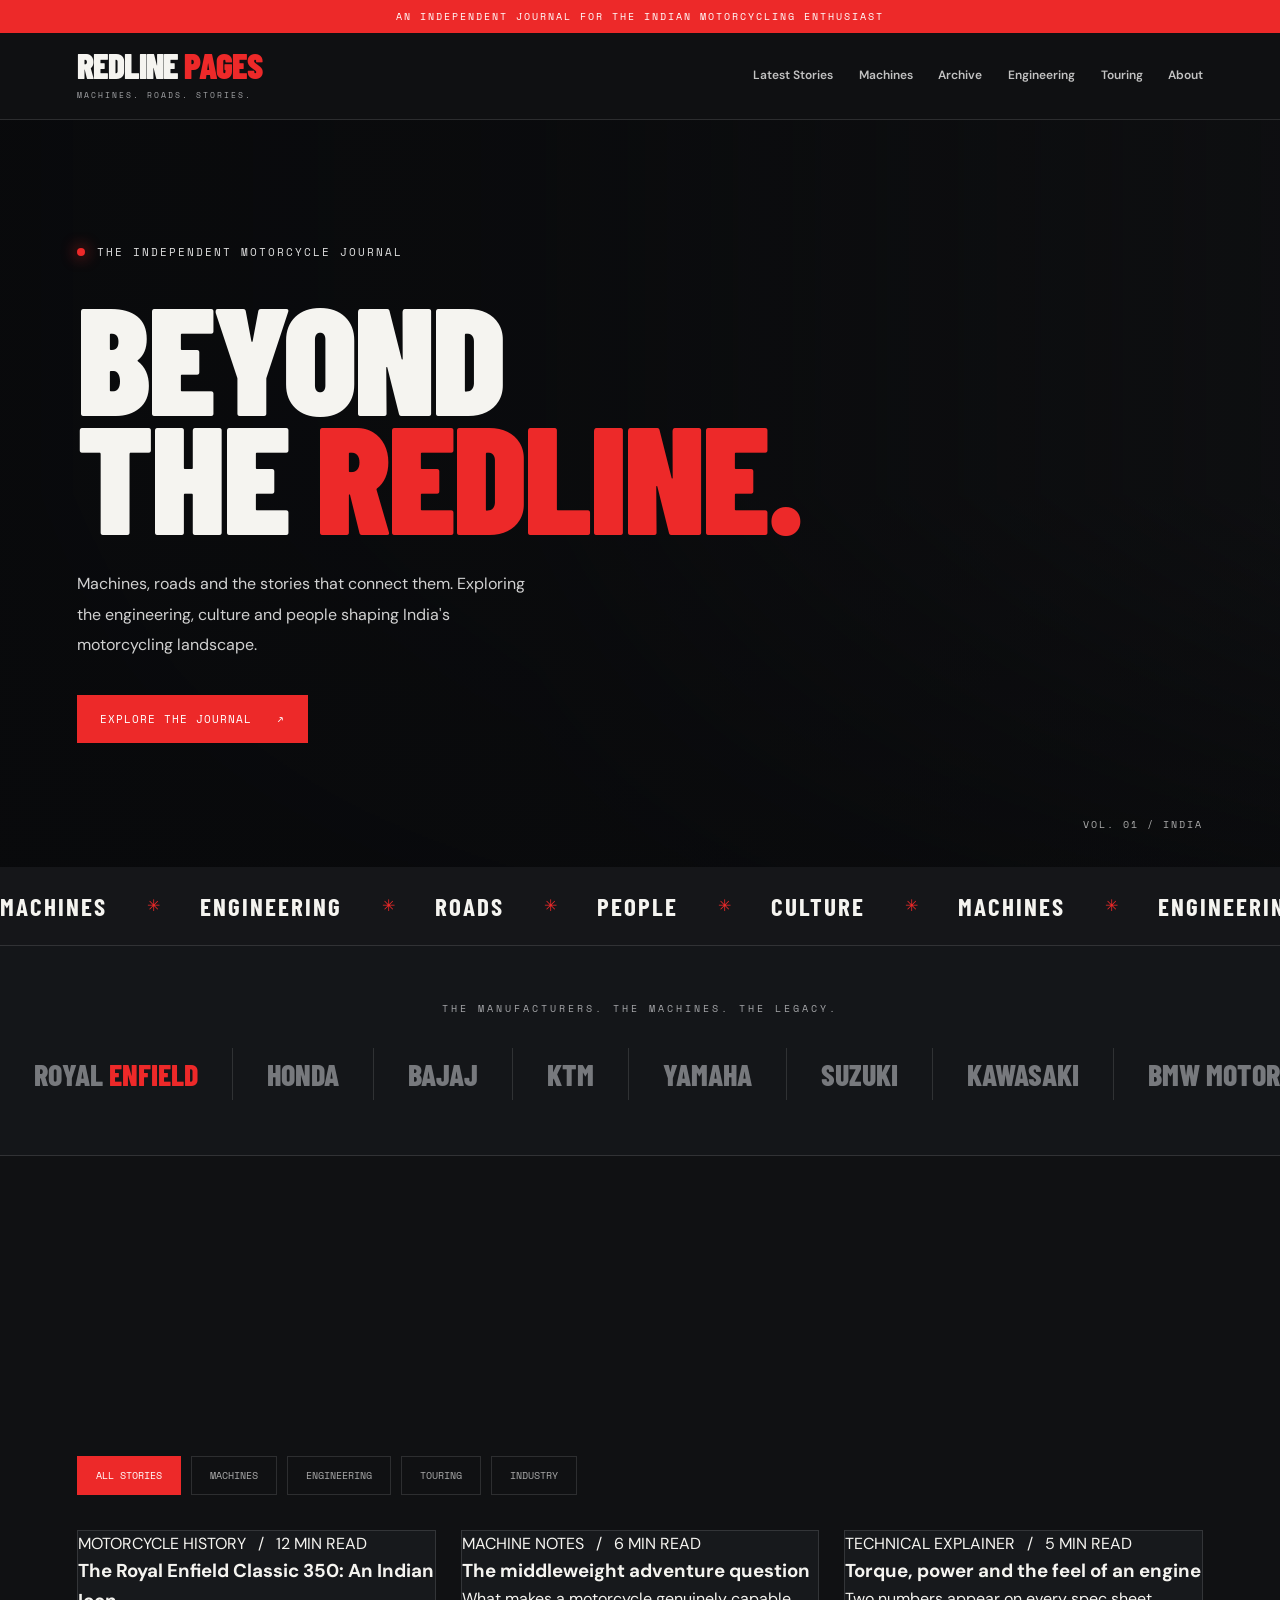
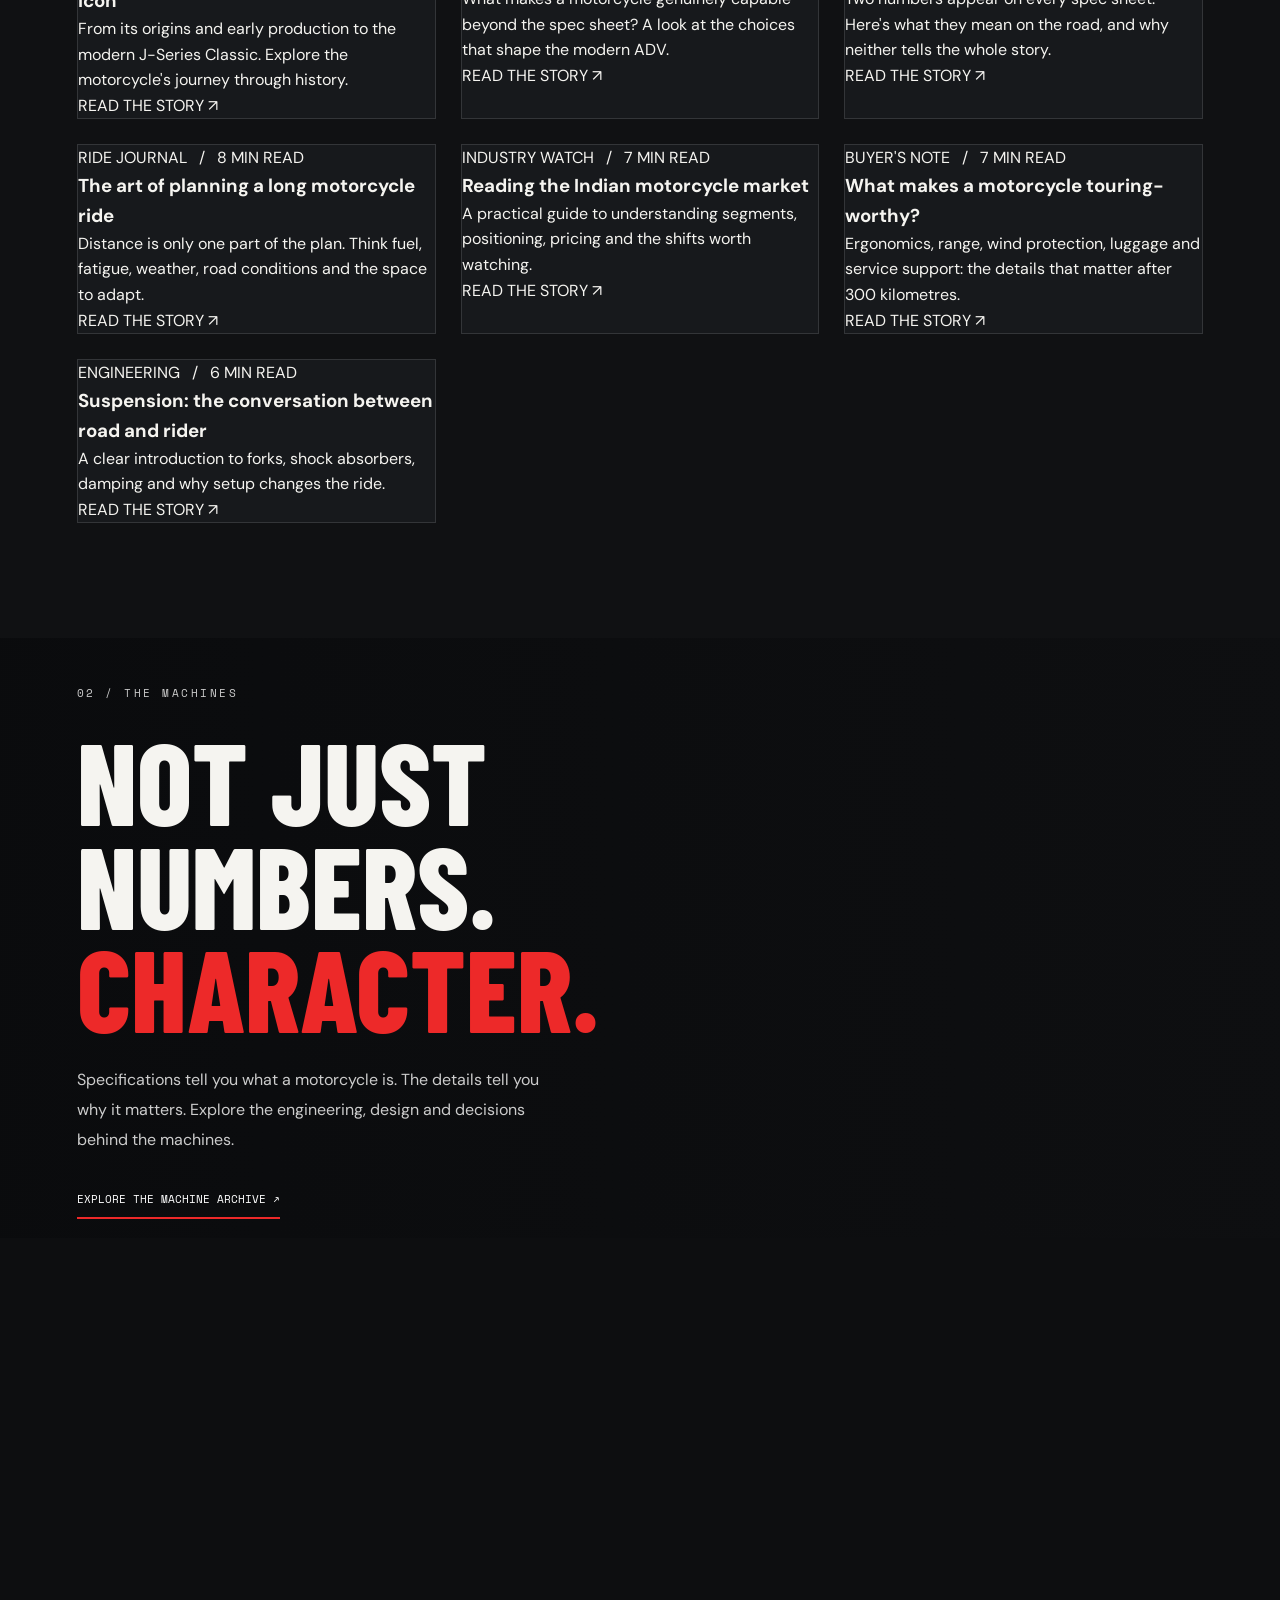
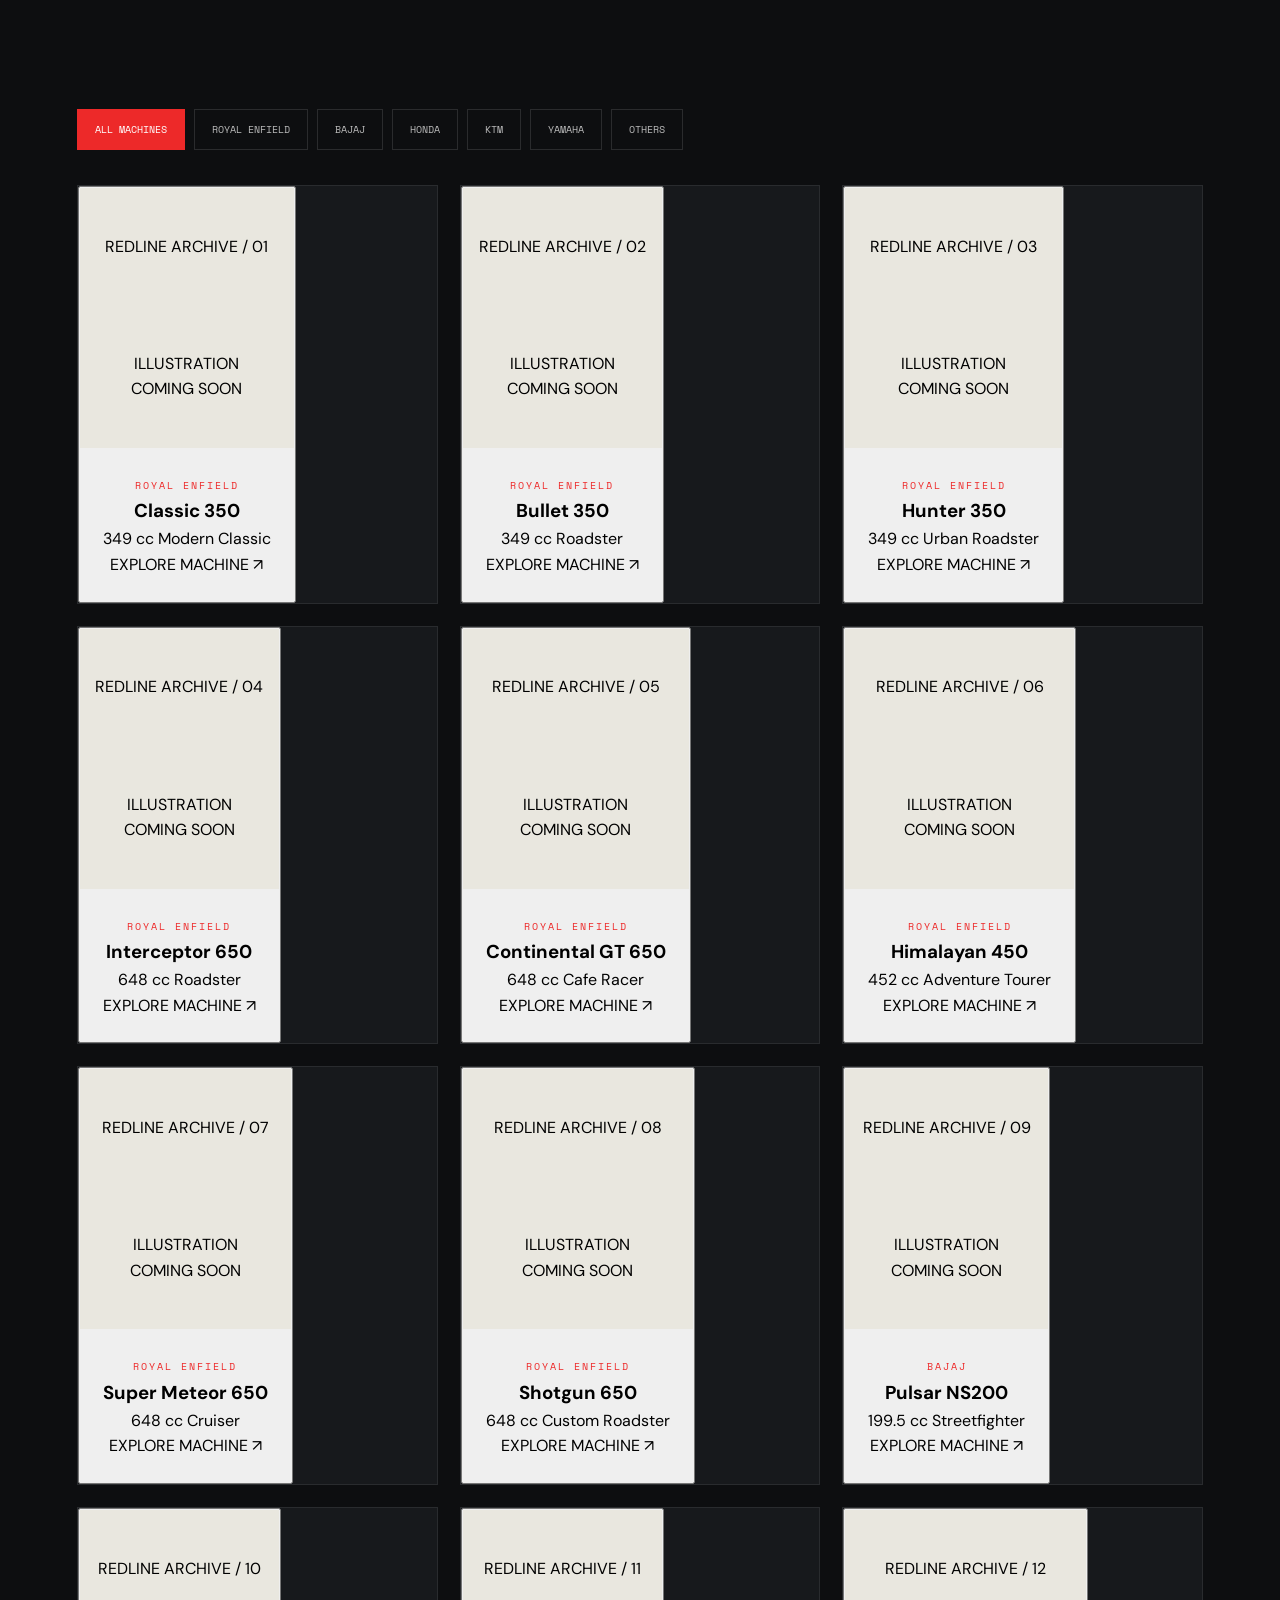
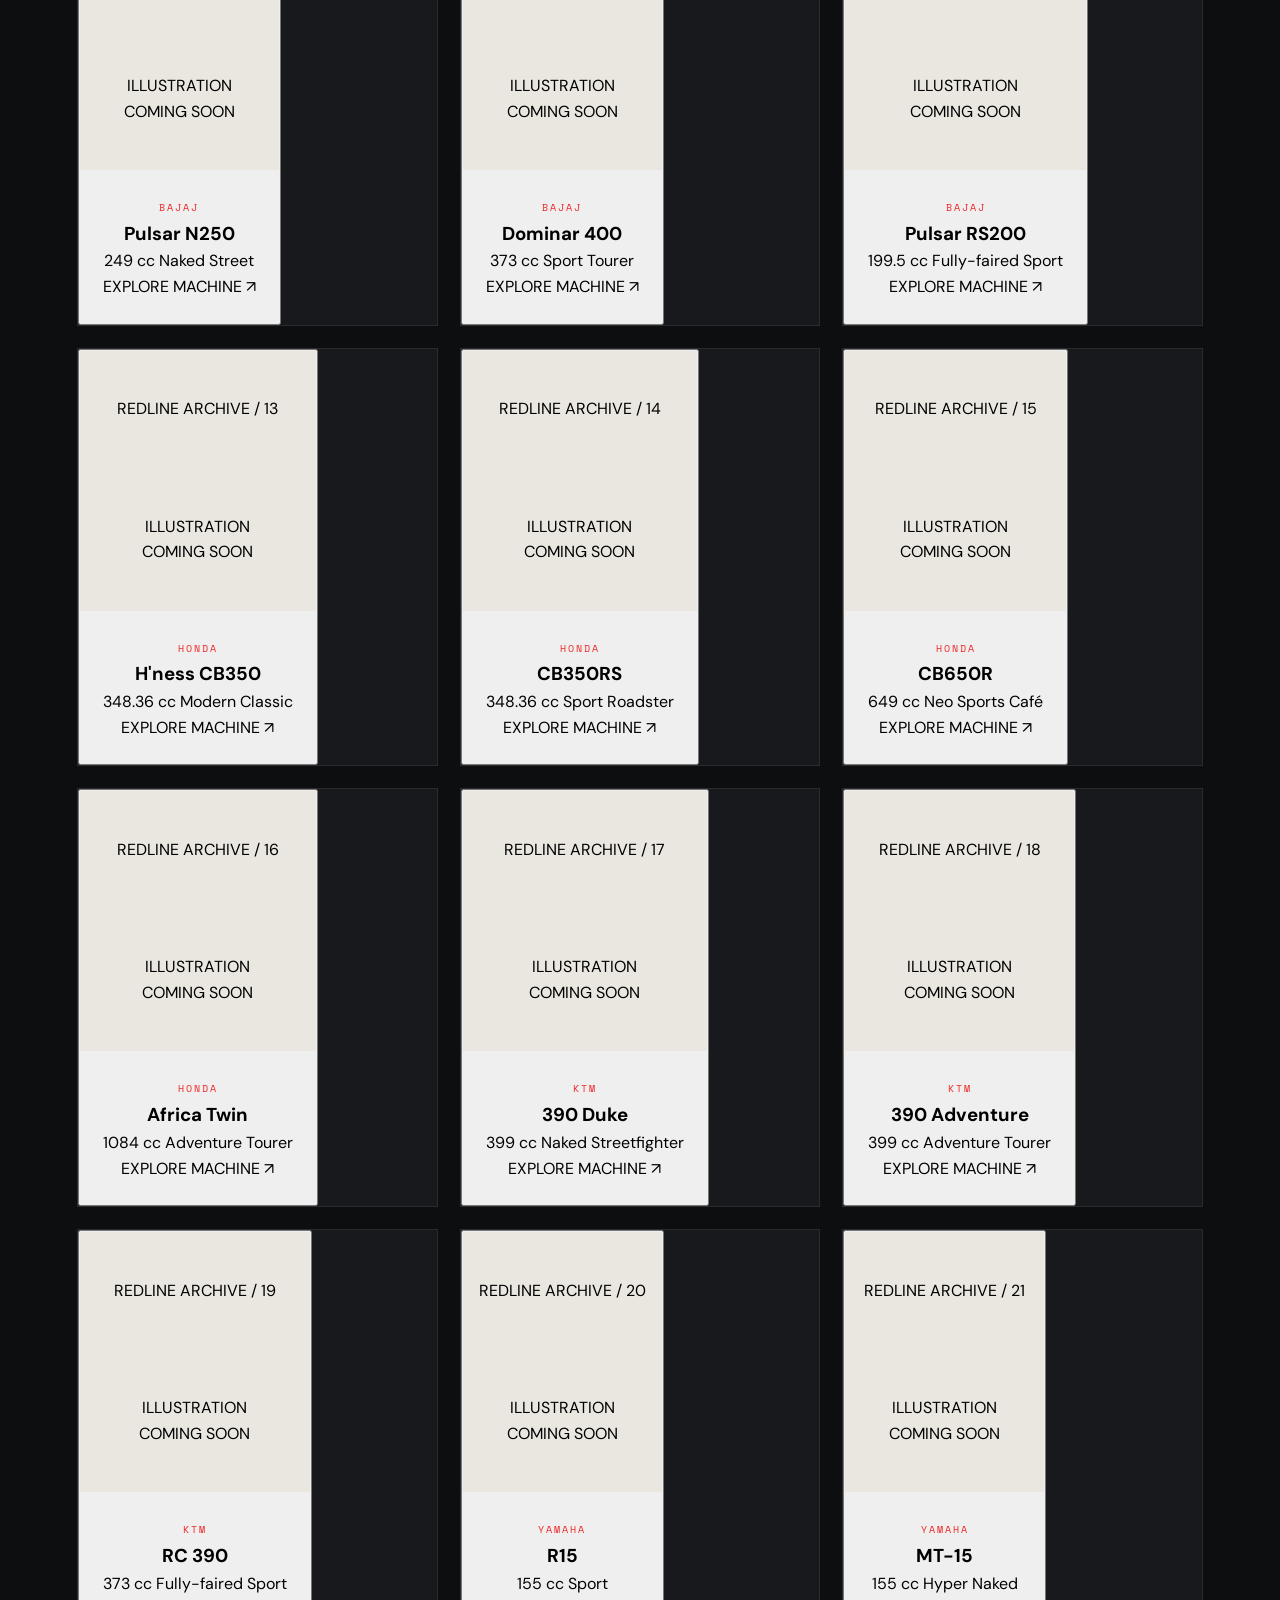
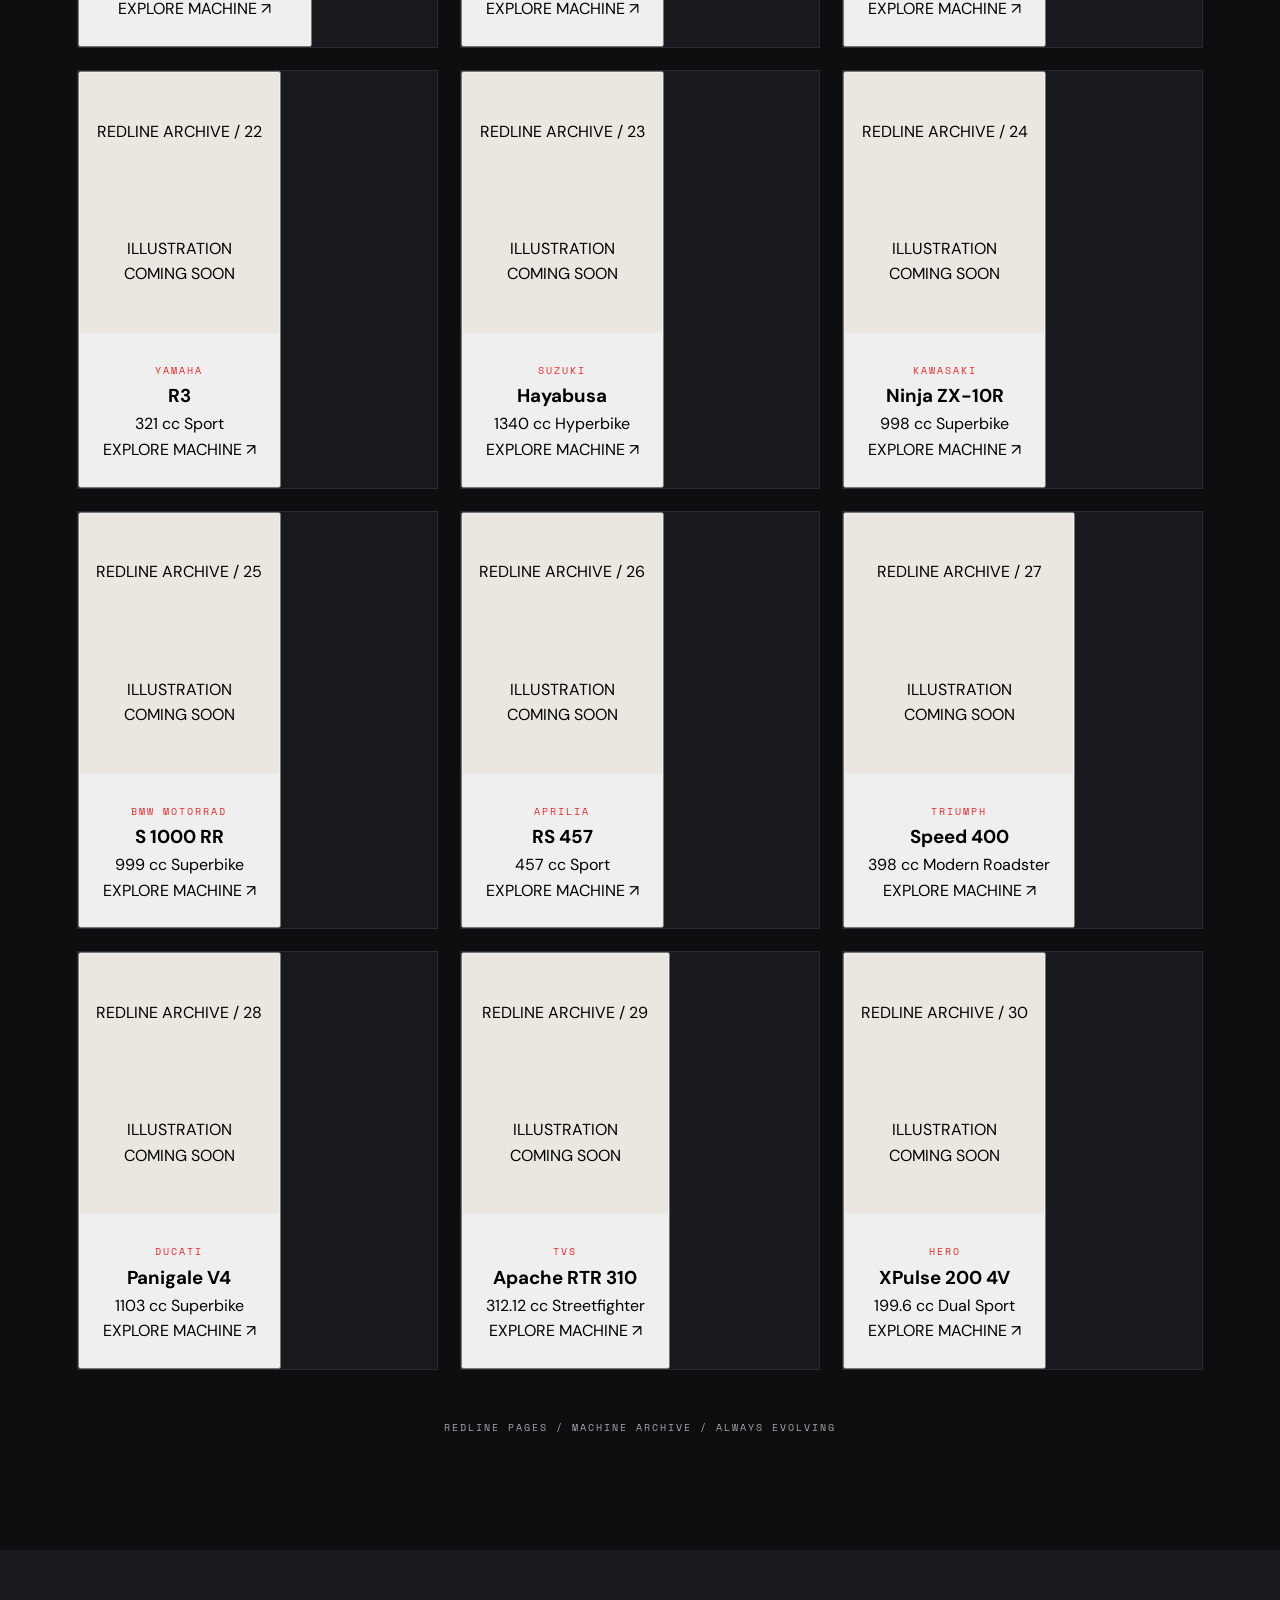
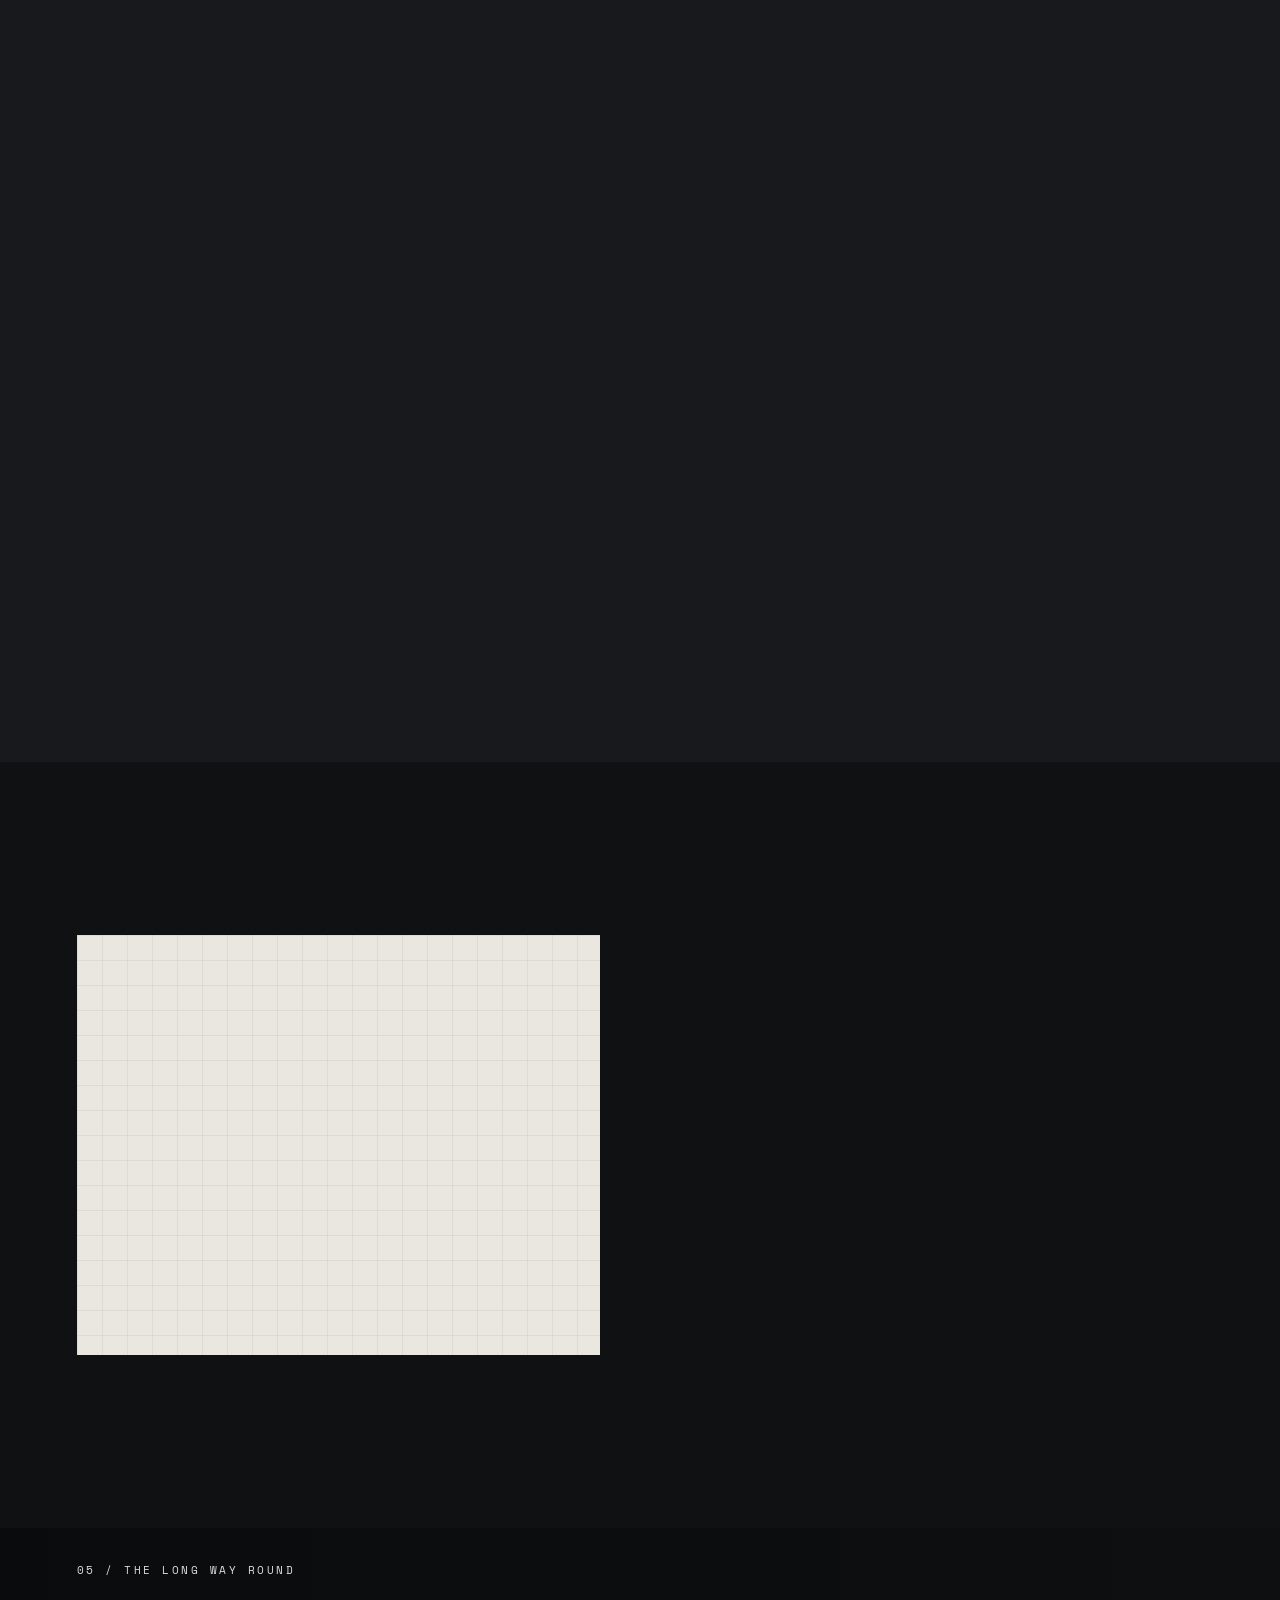
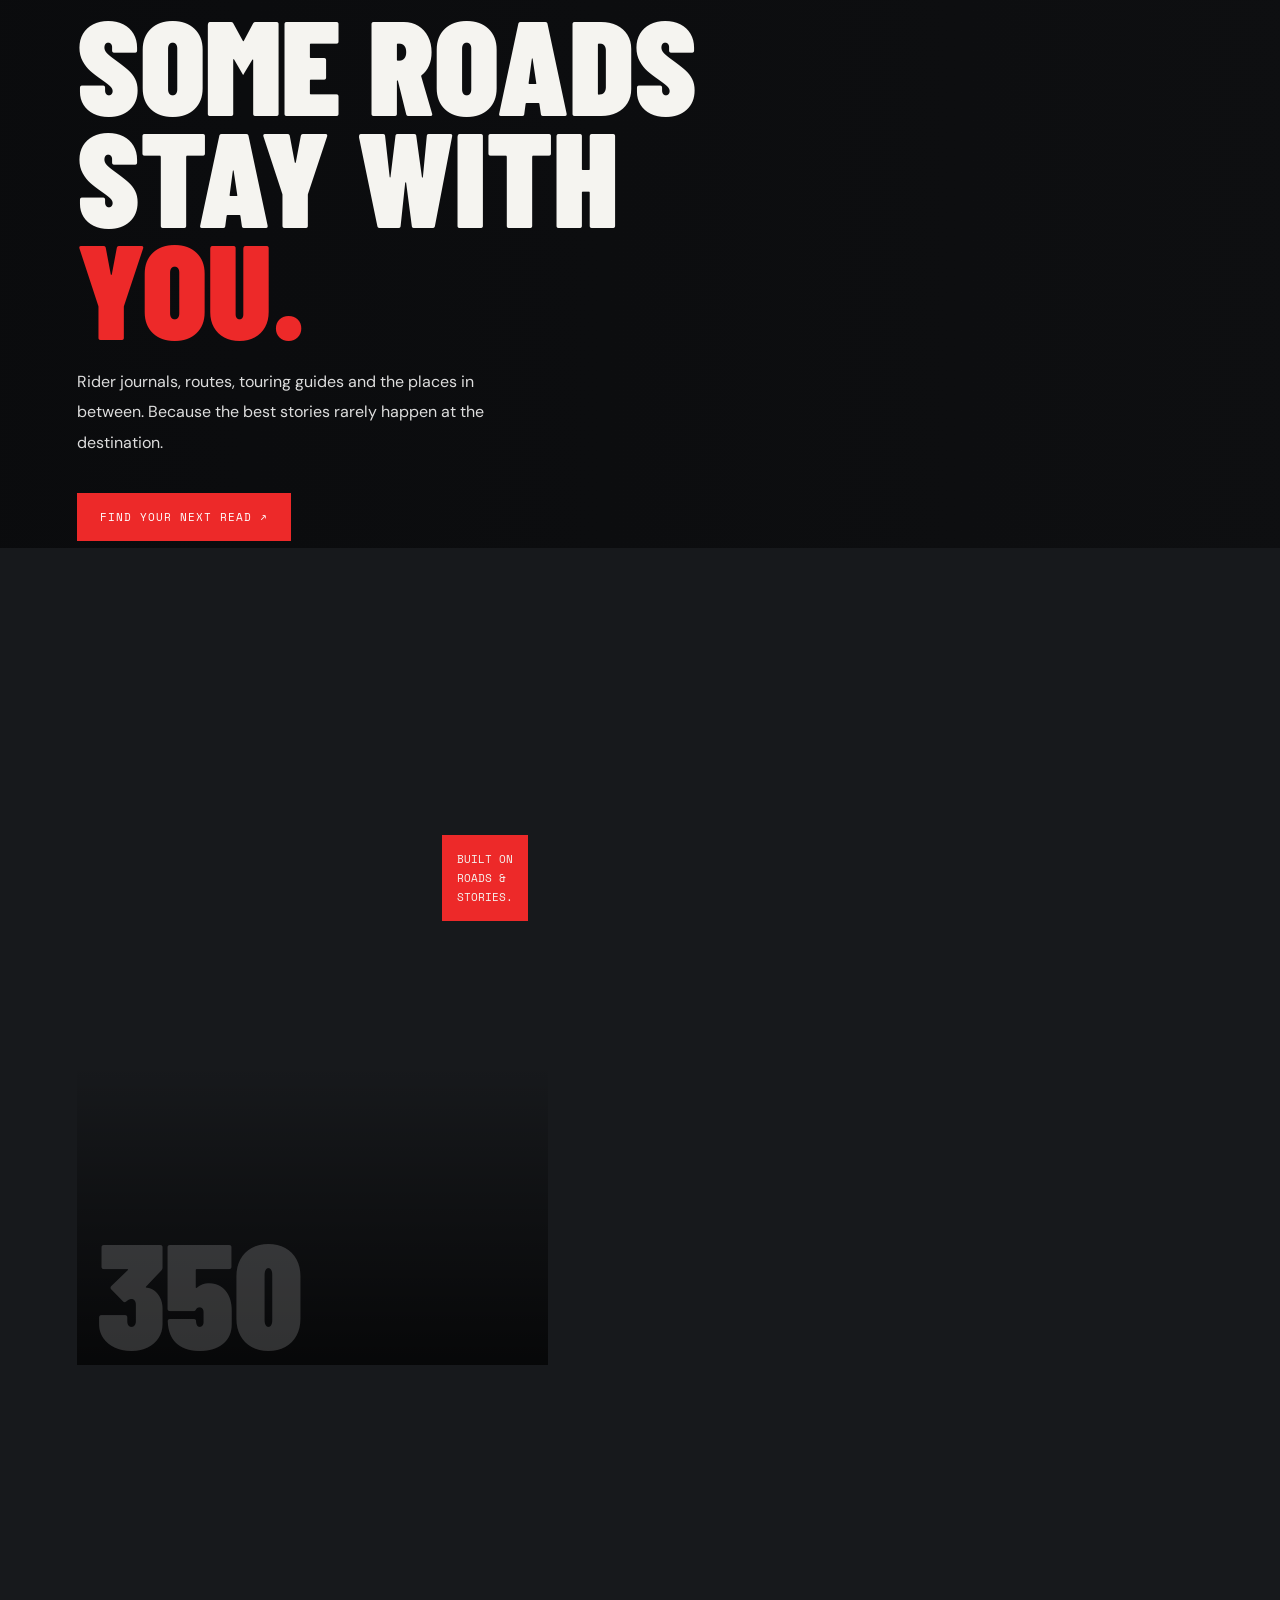
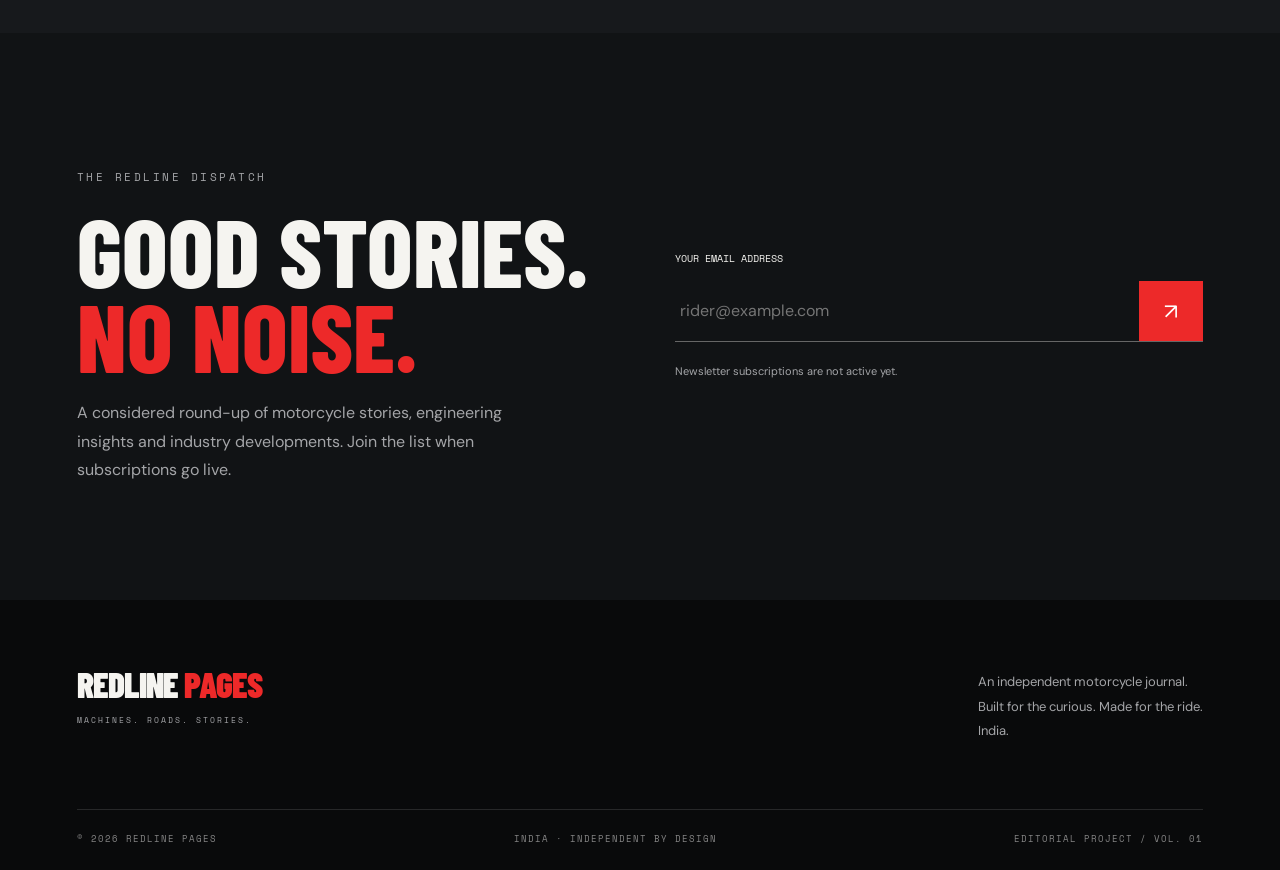
==== commit fb2313eb: "Update index.html" ====
--- a/index.html
+++ b/index.html
@@ -1,1435 +1,2345 @@
 
-<!doctype html>
+<!DOCTYPE html>
 <html lang="en">
 <head>
-  <meta charset="utf-8">
-  <meta name="viewport" content="width=device-width, initial-scale=1">
-  <meta name="description" content="REDLINE PAGES — an independent journal for the Indian motorcycling enthusiast. Machines. Roads. Stories.">
-  <meta name="theme-color" content="#101113">
-  <title>REDLINE PAGES — Machines. Roads. Stories.</title>
-
-  <link rel="preconnect" href="https://fonts.googleapis.com">
-  <link rel="preconnect" href="https://fonts.gstatic.com" crossorigin>
-  <link href="https://fonts.googleapis.com/css2?family=Barlow+Condensed:wght@500;600;700;800;900&family=DM+Sans:wght@400;500;600;700&family=Space+Mono:wght@400;700&display=swap" rel="stylesheet">
-
-  <link rel="stylesheet" href="styles.css">
-
-  <style>
-    :root {
-      --rl-red: #ed2929;
-      --rl-black: #101113;
-      --rl-panel: #17191c;
-      --rl-white: #f2f0eb;
-      --rl-muted: #929397;
-      --rl-line: rgba(255,255,255,.12);
-    }
-
-    html { scroll-behavior: smooth; }
-
-    body {
-      background: var(--rl-black);
-      color: var(--rl-white);
-      overflow-x: hidden;
-    }
-
-    ::selection {
-      background: var(--rl-red);
-      color: white;
-    }
-
-    /* INTRO LOADER */
-
-    .rl-loader {
-      position: fixed;
-      inset: 0;
-      z-index: 9999;
-      background: #101113;
-      display: grid;
-      place-items: center;
-      animation: loaderOut 1s ease 1.8s forwards;
-      pointer-events: none;
-    }
-
-    .rl-loader-inner { text-align: center; }
-
-    .rl-loader-logo {
-      font: 900 clamp(55px, 12vw, 120px)/.8 'Barlow Condensed', sans-serif;
-      letter-spacing: -4px;
-      animation: logoPulse 1.1s ease infinite alternate;
-    }
-
-    .rl-loader-logo span { color: var(--rl-red); }
-
-    .rl-loader-line {
-      width: 180px;
-      height: 2px;
-      background: #333;
-      margin: 25px auto 12px;
-      overflow: hidden;
-    }
-
-    .rl-loader-line::after {
-      content: "";
-      display: block;
-      height: 100%;
-      width: 100%;
-      background: var(--rl-red);
-      transform: translateX(-100%);
-      animation: loading 1.5s ease forwards;
-    }
-
-    .rl-loader small {
-      font: 10px 'Space Mono', monospace;
-      letter-spacing: 4px;
-      color: #888;
-    }
-
-    @keyframes loading { to { transform: translateX(0); } }
-    @keyframes logoPulse { to { opacity: .55; } }
-    @keyframes loaderOut {
-      to { opacity: 0; visibility: hidden; }
-    }
-
-    /* GLOBAL EFFECTS */
-
-    .rl-grain {
-      position: fixed;
-      inset: 0;
-      pointer-events: none;
-      z-index: 100;
-      opacity: .045;
-      background-image: url("data:image/svg+xml,%3Csvg viewBox='0 0 180 180' xmlns='http://www.w3.org/2000/svg'%3E%3Cfilter id='n'%3E%3CfeTurbulence type='fractalNoise' baseFrequency='.9' numOctaves='3' stitchTiles='stitch'/%3E%3C/filter%3E%3Crect width='100%25' height='100%25' filter='url(%23n)' opacity='.5'/%3E%3C/svg%3E");
-    }
-
-    .rl-progress {
-      position: fixed;
-      z-index: 999;
-      top: 0;
-      left: 0;
-      height: 3px;
-      width: 0;
-      background: var(--rl-red);
-    }
-
-    .announcement {
-      background: var(--rl-red);
-      color: white;
-      font: 10px 'Space Mono', monospace;
-      letter-spacing: 2px;
-      text-align: center;
-      padding: 10px;
-    }
-
-    .site-header {
-      position: sticky;
-      top: 0;
-      z-index: 500;
-      backdrop-filter: blur(18px);
-      background: rgba(16,17,19,.92);
-      border-bottom: 1px solid var(--rl-line);
-    }
-
-    .wordmark { letter-spacing: -1px; }
-
-    .wordmark span { color: var(--rl-red); }
-
-    .nav a {
-      transition: color .25s ease;
-    }
-
-    .nav a:hover { color: var(--rl-red); }
-
-    /* HERO */
-
-    .hero {
-      min-height: 88vh;
-      position: relative;
-      isolation: isolate;
-      overflow: hidden;
-      display: flex;
-      align-items: center;
-    }
-
-    .hero-image {
-      transform: scale(1.06);
-      animation: heroZoom 12s ease-out forwards;
-    }
-
-    @keyframes heroZoom {
-      to { transform: scale(1); }
-    }
-
-    .hero::after {
-      content: "R";
-      position: absolute;
-      right: -4%;
-      bottom: -24%;
-      z-index: -1;
-      font: 900 75vw/.8 'Barlow Condensed', sans-serif;
-      color: rgba(255,255,255,.025);
-      pointer-events: none;
-    }
-
-    .hero-content {
-      animation: heroReveal 1.1s .5s both;
-    }
-
-    @keyframes heroReveal {
-      from { opacity: 0; transform: translateY(35px); }
-      to { opacity: 1; transform: translateY(0); }
-    }
-
-    .hero h1 {
-      font-size: clamp(75px, 13vw, 175px);
-      line-height: .78;
-      letter-spacing: -5px;
-    }
-
-    .hero h1 em { color: var(--rl-red); }
-
-    .red-dot {
-      animation: dotBlink 1.5s infinite;
-    }
-
-    @keyframes dotBlink {
-      50% { opacity: .2; }
-    }
-
-    .button-red {
-      box-shadow: 0 0 0 rgba(237,41,41,0);
-      transition: .3s ease;
-    }
-
-    .button-red:hover {
-      box-shadow: 0 0 35px rgba(237,41,41,.3);
-      transform: translateY(-4px);
-    }
-
-    /* TICKER */
-
-    .ticker {
-      overflow: hidden;
-      white-space: nowrap;
-      justify-content: flex-start;
-      gap: 35px;
-      animation: none;
-    }
-
-    .ticker span {
-      font: 800 24px 'Barlow Condensed', sans-serif;
-    }
-
-    .ticker i { color: var(--rl-red); }
-
-    /* SECTION COMMON */
-
-    .rl-section {
-      padding: 110px 7%;
-      position: relative;
-    }
-
-    .rl-kicker {
-      color: var(--rl-red);
-      font: 11px 'Space Mono', monospace;
-      letter-spacing: 3px;
-      margin-bottom: 18px;
-    }
-
-    .rl-title {
-      font: 800 clamp(55px, 8vw, 105px)/.88 'Barlow Condensed', sans-serif;
-      letter-spacing: -2px;
-      text-transform: uppercase;
-    }
-
-    .rl-title em { color: var(--rl-red); }
-
-    .rl-description {
-      color: var(--rl-muted);
-      line-height: 1.8;
-      max-width: 520px;
-    }
-
-    /* BRAND WALL */
-
-    .brand-section {
-      background: #141619;
-      padding: 65px 0;
-      overflow: hidden;
-      border-top: 1px solid var(--rl-line);
-      border-bottom: 1px solid var(--rl-line);
-    }
-
-    .brand-heading {
-      text-align: center;
-      margin-bottom: 35px;
-    }
-
-    .brand-heading p {
-      font: 10px 'Space Mono', monospace;
-      letter-spacing: 3px;
-      color: var(--rl-red);
-    }
-
-    .brand-track {
-      display: flex;
-      width: max-content;
-      animation: brandMove 45s linear infinite;
-    }
-
-    .brand-track:hover { animation-play-state: paused; }
-
-    .brand-item {
-      padding: 10px 35px;
-      font: 900 30px 'Barlow Condensed', sans-serif;
-      letter-spacing: 1px;
-      color: #85868a;
-      white-space: nowrap;
-      transition: color .3s, transform .3s;
-      border-right: 1px solid var(--rl-line);
-    }
-
-    .brand-item:hover {
-      color: white;
-      transform: scale(1.08);
-    }
-
-    .brand-item span { color: var(--rl-red); }
-
-    @keyframes brandMove {
-      to { transform: translateX(-50%); }
-    }
-
-    /* MACHINE ARCHIVE */
-
-    .machine-archive {
-      background: #0e0f11;
-      overflow: hidden;
-    }
-
-    .archive-header {
-      display: flex;
-      justify-content: space-between;
-      align-items: end;
-      gap: 30px;
-      flex-wrap: wrap;
-      margin-bottom: 55px;
-    }
-
-    .archive-counter {
-      font: 12px 'Space Mono', monospace;
-      color: var(--rl-muted);
-    }
-
-    .archive-counter strong {
-      font-size: 40px;
-      color: var(--rl-red);
-    }
-
-    .archive-filters {
-      display: flex;
-      flex-wrap: wrap;
-      gap: 9px;
-      margin-bottom: 40px;
-    }
-
-    .archive-filter {
-      background: transparent;
-      border: 1px solid var(--rl-line);
-      color: #aaa;
-      padding: 11px 18px;
-      font: 10px 'Space Mono', monospace;
-      cursor: pointer;
-      transition: .25s;
-    }
-
-    .archive-filter:hover,
-    .archive-filter.active {
-      color: white;
-      background: var(--rl-red);
-      border-color: var(--rl-red);
-    }
-
-    .machine-grid {
-      display: grid;
-      grid-template-columns: repeat(3, minmax(0,1fr));
-      gap: 18px;
-    }
-
-    .machine-card {
-      min-width: 0;
-      position: relative;
-      background: #17191c;
-      border: 1px solid rgba(255,255,255,.08);
-      overflow: hidden;
-      cursor: pointer;
-      transition: transform .4s, border-color .4s, opacity .3s;
-      animation: cardIn .65s both;
-    }
-
-    @keyframes cardIn {
-      from { opacity: 0; transform: translateY(25px); }
-      to { opacity: 1; transform: translateY(0); }
-    }
-
-    .machine-card:hover {
-      transform: translateY(-9px);
-      border-color: var(--rl-red);
-    }
-
-    .machine-art {
-      position: relative;
-      height: 245px;
-      display: grid;
-      place-items: center;
-      background: #eeece6;
-      overflow: hidden;
-    }
-
-    .machine-art::after {
-      content: "REDLINE / TECHNICAL ARCHIVE";
-      position: absolute;
-      left: 13px;
-      bottom: 12px;
-      font: 8px 'Space Mono', monospace;
-      letter-spacing: 1px;
-      color: #777;
-    }
-
-    .machine-art img {
-      width: 100%;
-      height: 100%;
-      object-fit: contain;
-      padding: 12px;
-      filter: grayscale(1) contrast(1.08);
-      transition: transform .6s, filter .6s;
-    }
-
-    .machine-card:hover .machine-art img {
-      transform: scale(1.1);
-      filter: grayscale(.25) contrast(1.1);
-    }
-
-    .sketch-placeholder {
-      position: absolute;
-      z-index: 0;
-      text-align: center;
-      color: #999;
-      font: 11px 'Space Mono', monospace;
-      padding: 15px;
-      pointer-events: none;
-    }
-
-    .machine-art img[src] { position: relative; z-index: 1; }
-
-    .machine-info { padding: 22px; }
-
-    .machine-brand {
-      font: 10px 'Space Mono', monospace;
-      color: var(--rl-red);
-      letter-spacing: 2px;
-      margin-bottom: 8px;
-      text-transform: uppercase;
-    }
-
-    .machine-name {
-      font: 800 34px/.95 'Barlow Condensed', sans-serif;
-      text-transform: uppercase;
-      margin-bottom: 14px;
-    }
-
-    .machine-meta {
-      display: flex;
-      justify-content: space-between;
-      gap: 10px;
-      border-top: 1px solid var(--rl-line);
-      padding-top: 13px;
-      color: #999;
-      font: 9px 'Space Mono', monospace;
-    }
-
-    .machine-arrow {
-      position: absolute;
-      right: 20px;
-      top: 20px;
-      width: 35px;
-      height: 35px;
-      display: grid;
-      place-items: center;
-      background: var(--rl-red);
-      color: white;
-      opacity: 0;
-      transform: translateY(8px);
-      transition: .3s;
-    }
-
-    .machine-card:hover .machine-arrow {
-      opacity: 1;
-      transform: translateY(0);
-    }
-
-    /* MACHINE DETAIL DIALOG */
-
-    .machine-dialog {
-      width: min(900px, 92vw);
-      max-height: 88vh;
-      overflow-y: auto;
-      border: 1px solid rgba(255,255,255,.15);
-      background: #151719;
-      color: white;
-      padding: 0;
-      margin: auto;
-    }
-
-    .machine-dialog::backdrop {
-      background: rgba(0,0,0,.85);
-      backdrop-filter: blur(9px);
-    }
-
-    .dialog-inner {
-      padding: clamp(25px,5vw,55px);
-    }
-
-    .dialog-close {
-      float: right;
-      background: var(--rl-red);
-      color: white;
-      border: 0;
-      padding: 12px 17px;
-      cursor: pointer;
-    }
-
-    .dialog-title {
-      font: 900 clamp(50px,9vw,90px)/.85 'Barlow Condensed', sans-serif;
-      margin: 25px 0;
-      text-transform: uppercase;
-    }
-
-    .dialog-title em { color: var(--rl-red); }
-
-    .dialog-image {
-      background: #eeece6;
-      width: 100%;
-      height: 340px;
-      object-fit: contain;
-      filter: grayscale(1);
-    }
-
-    .dialog-details {
-      display: grid;
-      grid-template-columns: repeat(3,1fr);
-      gap: 12px;
-      margin-top: 25px;
-    }
-
-    .dialog-detail {
-      padding: 16px;
-      background: #202327;
-    }
-
-    .dialog-detail small {
-      display: block;
-      color: #999;
-      font: 9px 'Space Mono', monospace;
-      margin-bottom: 9px;
-    }
-
-    .dialog-detail strong {
-      font: 700 21px 'Barlow Condensed', sans-serif;
-    }
-
-    .dialog-description {
-      line-height: 1.8;
-      color: #aaa;
-      margin-top: 25px;
-    }
-
-    /* BLUEPRINT SECTION */
-
-    .blueprint-section {
-      background: #17191c;
-      overflow: hidden;
-      display: grid;
-      grid-template-columns: 1fr 1fr;
-      gap: 65px;
-      align-items: center;
-    }
-
-    .blueprint-art {
-      min-height: 390px;
-      position: relative;
-      display: grid;
-      place-items: center;
-      background-color: #e9e7df;
-      background-image:
-        linear-gradient(rgba(0,0,0,.055) 1px,transparent 1px),
-        linear-gradient(90deg,rgba(0,0,0,.055) 1px,transparent 1px);
-      background-size: 25px 25px;
-      overflow: hidden;
-    }
-
-    .blueprint-art img {
-      width: 100%;
-      height: 100%;
-      object-fit: contain;
-      filter: grayscale(1);
-      padding: 20px;
-    }
-
-    .blueprint-label {
-      position: absolute;
-      bottom: 18px;
-      right: 18px;
-      color: var(--rl-red);
-      font: 10px 'Space Mono', monospace;
-    }
-
-    .spec-lines {
-      border-top: 1px solid var(--rl-line);
-      margin-top: 30px;
-    }
-
-    .spec-line {
-      padding: 15px 0;
-      border-bottom: 1px solid var(--rl-line);
-      display: flex;
-      justify-content: space-between;
-      font: 11px 'Space Mono', monospace;
-    }
-
-    .spec-line span:last-child { color: var(--rl-red); }
-
-    /* ORIGINAL SECTION ENHANCEMENTS */
-
-    .feature-band,
-    .touring,
-    .rider-bio {
-      overflow: hidden;
-    }
-
-    .feature-photo,
-    .touring-bg,
-    .rider-photo {
-      transition: transform 1s ease;
-    }
-
-    .feature-band:hover .feature-photo,
-    .touring:hover .touring-bg {
-      transform: scale(1.04);
-    }
-
-    .engineering-card {
-      transition: transform .4s, border-color .4s;
-    }
-
-    .engineering-card:hover {
-      transform: rotate(-1deg) scale(1.02);
-      border-color: var(--rl-red);
-    }
-
-    /* SCROLL REVEALS */
-
-    .rl-reveal {
-      opacity: 0;
-      transform: translateY(35px);
-      transition: opacity .8s ease, transform .8s ease;
-    }
-
-    .rl-reveal.visible {
-      opacity: 1;
-      transform: translateY(0);
-    }
-
-    /* FOOTER */
-
-    .footer {
-      position: relative;
-      overflow: hidden;
-    }
-
-    .footer::before {
-      content: "REDLINE";
-      position: absolute;
-      bottom: -30px;
-      right: -15px;
-      font: 900 20vw/.8 'Barlow Condensed', sans-serif;
-      color: rgba(255,255,255,.025);
-      pointer-events: none;
-    }
-
-    /* RESPONSIVE */
-
-    @media(max-width: 900px) {
-      .machine-grid { grid-template-columns: repeat(2,minmax(0,1fr)); }
-      .blueprint-section { grid-template-columns: 1fr; }
-    }
-
-    @media(max-width: 580px) {
-      .rl-section { padding: 75px 6%; }
-      .machine-grid { grid-template-columns: 1fr; }
-      .machine-art { height: 270px; }
-      .archive-header { align-items: start; }
-      .dialog-details { grid-template-columns: 1fr 1fr; }
-      .hero h1 { letter-spacing: -2px; }
-      .brand-item { font-size: 24px; padding: 10px 22px; }
-    }
-
-    @media(prefers-reduced-motion:reduce) {
-      *,*::before,*::after {
-        scroll-behavior: auto !important;
-        animation-duration: .01ms !important;
-        transition-duration: .01ms !important;
-      }
-    }
-  </style>
+<meta charset="UTF-8">
+<meta name="viewport" content="width=device-width, initial-scale=1.0">
+
+<meta name="description" content="REDLINE PAGES — An independent journal exploring motorcycles, engineering, riding culture and the roads that connect them.">
+
+<meta name="theme-color" content="#101113">
+
+<title>REDLINE PAGES — Machines. Roads. Stories.</title>
+
+<link rel="preconnect" href="https://fonts.googleapis.com">
+<link rel="preconnect" href="https://fonts.gstatic.com" crossorigin>
+
+<link href="https://fonts.googleapis.com/css2?family=Barlow+Condensed:wght@500;600;700;800;900&family=DM+Sans:wght@400;500;600;700&family=Space+Mono:wght@400;700&display=swap" rel="stylesheet">
+
+<style>
+
+/* =====================================
+   REDLINE PAGES — DESIGN SYSTEM
+===================================== */
+
+:root {
+  --red: #ed2929;
+  --black: #101113;
+  --surface: #17191c;
+  --surface-2: #202327;
+  --white: #f5f4f0;
+  --muted: #a4a5a8;
+  --line: rgba(255,255,255,.12);
+  --container: 1440px;
+}
+
+* {
+  margin: 0;
+  padding: 0;
+  box-sizing: border-box;
+}
+
+html {
+  scroll-behavior: smooth;
+  scroll-padding-top: 100px;
+}
+
+body {
+  background: var(--black);
+  color: var(--white);
+  font-family: 'DM Sans', sans-serif;
+  overflow-x: hidden;
+  line-height: 1.6;
+}
+
+a {
+  color: inherit;
+  text-decoration: none;
+}
+
+button, input {
+  font: inherit;
+}
+
+button {
+  cursor: pointer;
+}
+
+img {
+  display: block;
+  max-width: 100%;
+}
+
+::selection {
+  background: var(--red);
+  color: white;
+}
+
+.container {
+  width: min(var(--container), 88%);
+  margin-inline: auto;
+}
+
+.mono {
+  font-family: 'Space Mono', monospace;
+}
+
+.eyebrow {
+  color: var(--red);
+  font: 11px 'Space Mono', monospace;
+  letter-spacing: 2.5px;
+  text-transform: uppercase;
+}
+
+.section {
+  padding: 115px 0;
+}
+
+.section-title {
+  font: 800 clamp(55px, 7vw, 100px)/.92 'Barlow Condensed', sans-serif;
+  text-transform: uppercase;
+  letter-spacing: -1px;
+}
+
+.section-title em {
+  color: var(--red);
+  font-style: normal;
+}
+
+.section-description {
+  color: var(--muted);
+  max-width: 550px;
+  line-height: 1.85;
+  font-size: 15px;
+  margin-top: 22px;
+}
+
+.red-line {
+  width: 55px;
+  height: 3px;
+  background: var(--red);
+  margin: 22px 0;
+}
+
+/* =====================================
+   LOADER
+===================================== */
+
+.loader {
+  position: fixed;
+  inset: 0;
+  z-index: 9999;
+  background: var(--black);
+  display: grid;
+  place-items: center;
+  animation: loaderHide .5s ease 1.4s forwards;
+}
+
+.loader-logo {
+  font: 900 clamp(55px, 12vw, 110px)/.9 'Barlow Condensed';
+  letter-spacing: -3px;
+}
+
+.loader-logo span {
+  color: var(--red);
+}
+
+.loader p {
+  color: var(--muted);
+  font: 10px 'Space Mono';
+  letter-spacing: 4px;
+  margin-top: 20px;
+  text-align: center;
+}
+
+.loader-bar {
+  height: 2px;
+  width: 180px;
+  background: #333;
+  margin: 20px auto;
+  overflow: hidden;
+}
+
+.loader-bar::after {
+  content: "";
+  display: block;
+  height: 100%;
+  width: 100%;
+  background: var(--red);
+  animation: loading 1.2s ease forwards;
+}
+
+@keyframes loading {
+  to { transform: translateX(0); }
+}
+
+.loader-bar::after {
+  transform: translateX(-100%);
+}
+
+@keyframes loaderHide {
+  to {
+    opacity: 0;
+    visibility: hidden;
+    pointer-events: none;
+  }
+}
+
+/* =====================================
+   PROGRESS BAR
+===================================== */
+
+.progress {
+  position: fixed;
+  z-index: 2000;
+  top: 0;
+  left: 0;
+  width: 0;
+  height: 3px;
+  background: var(--red);
+}
+
+/* =====================================
+   ANNOUNCEMENT
+===================================== */
+
+.announcement {
+  background: var(--red);
+  color: white;
+  text-align: center;
+  padding: 9px 15px;
+  font: 10px 'Space Mono', monospace;
+  letter-spacing: 2px;
+}
+
+/* =====================================
+   HEADER
+===================================== */
+
+.header {
+  position: sticky;
+  top: 0;
+  z-index: 1000;
+  background: rgba(16,17,19,.96);
+  backdrop-filter: blur(16px);
+  border-bottom: 1px solid var(--line);
+}
+
+.header-inner {
+  min-height: 86px;
+  width: min(var(--container), 88%);
+  margin: auto;
+  display: flex;
+  align-items: center;
+  justify-content: space-between;
+  gap: 35px;
+}
+
+.logo {
+  flex-shrink: 0;
+  font: 900 35px/.85 'Barlow Condensed', sans-serif;
+  letter-spacing: -1px;
+}
+
+.logo span {
+  color: var(--red);
+}
+
+.logo small {
+  display: block;
+  color: var(--muted);
+  font: 8px 'Space Mono', monospace;
+  letter-spacing: 2px;
+  margin-top: 8px;
+}
+
+.nav {
+  display: flex;
+  align-items: center;
+  gap: clamp(15px, 2vw, 30px);
+}
+
+.nav a {
+  font-size: 12px;
+  font-weight: 600;
+  color: #c2c2c2;
+  transition: color .2s;
+}
+
+.nav a:hover,
+.nav a.active {
+  color: var(--red);
+}
+
+.menu-toggle {
+  display: none;
+  background: none;
+  border: 1px solid var(--line);
+  color: white;
+  padding: 9px 13px;
+  font-size: 20px;
+}
+
+/* =====================================
+   HERO
+===================================== */
+
+.hero {
+  min-height: 690px;
+  height: min(83vh, 900px);
+  position: relative;
+  display: flex;
+  align-items: center;
+  overflow: hidden;
+  isolation: isolate;
+}
+
+.hero-image {
+  position: absolute;
+  inset: 0;
+  z-index: -2;
+  background:
+    url("https://images.unsplash.com/photo-1558981806-ec527fa84c39?auto=format&fit=crop&w=2200&q=90")
+    center 55% / cover no-repeat;
+  animation: heroZoom 15s ease-out forwards;
+}
+
+@keyframes heroZoom {
+  from { transform: scale(1.08); }
+  to { transform: scale(1); }
+}
+
+.hero::before {
+  content: "";
+  position: absolute;
+  inset: 0;
+  z-index: -1;
+  background:
+    linear-gradient(90deg,
+      rgba(9,10,12,.96) 0%,
+      rgba(9,10,12,.83) 42%,
+      rgba(9,10,12,.30) 100%),
+    linear-gradient(0deg,
+      rgba(9,10,12,.65),
+      transparent 50%);
+}
+
+.hero-content {
+  width: min(var(--container), 88%);
+  margin: auto;
+  padding: 80px 0;
+  animation: reveal 1s ease .2s both;
+}
+
+@keyframes reveal {
+  from {
+    opacity: 0;
+    transform: translateY(30px);
+  }
+  to {
+    opacity: 1;
+    transform: translateY(0);
+  }
+}
+
+.hero-kicker {
+  display: flex;
+  align-items: center;
+  gap: 12px;
+  color: #dedede;
+  font: 11px 'Space Mono', monospace;
+  letter-spacing: 2px;
+  margin-bottom: 35px;
+}
+
+.hero-kicker span {
+  height: 8px;
+  width: 8px;
+  border-radius: 50%;
+  background: var(--red);
+  box-shadow: 0 0 15px var(--red);
+}
+
+.hero h1 {
+  font: 900 clamp(85px, 12vw, 175px)/.78 'Barlow Condensed', sans-serif;
+  letter-spacing: -3px;
+  text-transform: uppercase;
+}
+
+.hero h1 em {
+  color: var(--red);
+  font-style: normal;
+}
+
+.hero-description {
+  color: #d1d1d1;
+  font-size: 16px;
+  max-width: 470px;
+  line-height: 1.9;
+  margin-top: 35px;
+}
+
+.button {
+  display: inline-flex;
+  align-items: center;
+  gap: 25px;
+  padding: 16px 23px;
+  margin-top: 35px;
+  font: 11px 'Space Mono', monospace;
+  letter-spacing: 1px;
+  transition: .3s;
+}
+
+.button-red {
+  background: var(--red);
+  color: white;
+}
+
+.button-red:hover {
+  background: white;
+  color: var(--black);
+  transform: translateY(-3px);
+}
+
+.hero-index {
+  position: absolute;
+  bottom: 35px;
+  right: 6%;
+  color: #aaa;
+  font: 10px 'Space Mono', monospace;
+  letter-spacing: 2px;
+}
+
+/* =====================================
+   CATEGORY TICKER
+===================================== */
+
+.ticker {
+  overflow: hidden;
+  padding: 24px 0;
+  border-bottom: 1px solid var(--line);
+  background: #151619;
+}
+
+.ticker-track {
+  display: flex;
+  justify-content: space-around;
+  align-items: center;
+  gap: 40px;
+  min-width: max-content;
+  animation: ticker 35s linear infinite;
+}
+
+.ticker-track span {
+  font: 700 25px 'Barlow Condensed', sans-serif;
+  letter-spacing: 2px;
+}
+
+.ticker-track i {
+  color: var(--red);
+  font-style: normal;
+}
+
+@keyframes ticker {
+  to { transform: translateX(-30%); }
+}
+
+/* =====================================
+   BRAND STRIP
+===================================== */
+
+.brands {
+  padding: 55px 0;
+  background: #141619;
+  border-bottom: 1px solid var(--line);
+  overflow: hidden;
+}
+
+.brand-heading {
+  text-align: center;
+  margin-bottom: 32px;
+}
+
+.brand-heading p {
+  font: 10px 'Space Mono', monospace;
+  color: var(--muted);
+  letter-spacing: 3px;
+}
+
+.brand-track {
+  display: flex;
+  width: max-content;
+  animation: brandMove 45s linear infinite;
+}
+
+.brand-track:hover {
+  animation-play-state: paused;
+}
+
+.brand-item {
+  font: 800 30px 'Barlow Condensed', sans-serif;
+  color: #77797d;
+  padding: 8px 34px;
+  white-space: nowrap;
+  border-right: 1px solid var(--line);
+  transition: color .2s;
+}
+
+.brand-item:hover {
+  color: white;
+}
+
+.brand-item span {
+  color: var(--red);
+}
+
+@keyframes brandMove {
+  to { transform: translateX(-50%); }
+}
+
+/* =====================================
+   SECTION HEADINGS
+===================================== */
+
+.section-heading {
+  display: flex;
+  justify-content: space-between;
+  align-items: end;
+  gap: 40px;
+  margin-bottom: 45px;
+}
+
+.section-heading h2 {
+  font: 800 clamp(55px, 7vw, 85px)/.9 'Barlow Condensed';
+  text-transform: uppercase;
+}
+
+.section-heading h2 em {
+  color: var(--red);
+  font-style: normal;
+}
+
+.section-note {
+  max-width: 320px;
+  color: var(--muted);
+  font-size: 14px;
+  line-height: 1.8;
+}
+
+/* =====================================
+   LATEST STORIES
+===================================== */
+
+.latest {
+  background: var(--black);
+}
+
+.filters {
+  display: flex;
+  flex-wrap: wrap;
+  gap: 10px;
+  margin-bottom: 35px;
+}
+
+.filter {
+  padding: 11px 18px;
+  color: #aaa;
+  background: transparent;
+  border: 1px solid var(--line);
+  font: 10px 'Space Mono', monospace;
+  transition: .25s;
+}
+
+.filter:hover,
+.filter.active {
+  background: var(--red);
+  border-color: var(--red);
+  color: white;
+}
+
+.story-grid {
+  display: grid;
+  grid-template-columns: repeat(3,minmax(0,1fr));
+  gap: 25px;
+}
+
+.story-card {
+  background: var(--surface);
+  border: 1px solid var(--line);
+  overflow: hidden;
+  transition: .3s;
+}
+
+.story-card:hover {
+  transform: translateY(-7px);
+  border-color: var(--red);
+}
+
+.story-card img {
+  width: 100%;
+  height: 255px;
+  object-fit: cover;
+}
+
+.story-card-content {
+  padding: 25px;
+}
+
+.story-card-content h3 {
+  font: 700 32px/1 'Barlow Condensed';
+  margin: 12px 0;
+}
+
+.story-card-content p {
+  font-size: 13px;
+  color: var(--muted);
+  line-height: 1.8;
+}
+
+.story-card-content a {
+  display: inline-block;
+  color: var(--red);
+  margin-top: 20px;
+  font: 10px 'Space Mono', monospace;
+}
+
+/* =====================================
+   MACHINE FEATURE
+===================================== */
+
+.feature {
+  min-height: 600px;
+  position: relative;
+  display: flex;
+  align-items: center;
+  overflow: hidden;
+}
+
+.feature-image {
+  position: absolute;
+  inset: 0;
+  background:
+    url("https://images.unsplash.com/photo-1558981806-ec527fa84c39?auto=format&fit=crop&w=2200&q=85")
+    center / cover no-repeat;
+  transition: transform 1s;
+}
+
+.feature:hover .feature-image {
+  transform: scale(1.04);
+}
+
+.feature::after {
+  content: "";
+  position: absolute;
+  inset: 0;
+  background: linear-gradient(90deg,rgba(10,11,13,.96),rgba(10,11,13,.35));
+}
+
+.feature-content {
+  width: min(var(--container),88%);
+  margin: auto;
+  position: relative;
+  z-index: 2;
+}
+
+.feature-content h2 {
+  font: 800 clamp(65px,9vw,115px)/.9 'Barlow Condensed';
+  text-transform: uppercase;
+  margin-top: 25px;
+}
+
+.feature-content h2 em {
+  color: var(--red);
+  font-style: normal;
+}
+
+.feature-content p {
+  max-width: 480px;
+  color: #ccc;
+  line-height: 1.9;
+  margin-top: 25px;
+}
+
+.text-link {
+  display: inline-block;
+  color: white;
+  border-bottom: 2px solid var(--red);
+  padding: 10px 0;
+  margin-top: 25px;
+  font: 11px 'Space Mono', monospace;
+}
+
+/* =====================================
+   MACHINE ARCHIVE
+===================================== */
+
+.archive {
+  background: #0d0e10;
+}
+
+.archive-header {
+  display: flex;
+  justify-content: space-between;
+  align-items: end;
+  gap: 30px;
+  margin-bottom: 50px;
+}
+
+.archive-counter {
+  text-align: right;
+  color: var(--muted);
+  font: 10px 'Space Mono', monospace;
+  letter-spacing: 2px;
+}
+
+.archive-counter strong {
+  display: block;
+  color: var(--red);
+  font: 800 65px 'Barlow Condensed';
+}
+
+.archive-filters {
+  display: flex;
+  gap: 9px;
+  flex-wrap: wrap;
+  margin-bottom: 35px;
+}
+
+.archive-filter {
+  border: 1px solid var(--line);
+  background: transparent;
+  color: #bbb;
+  padding: 12px 17px;
+  font: 10px 'Space Mono', monospace;
+  transition: .2s;
+}
+
+.archive-filter:hover,
+.archive-filter.active {
+  background: var(--red);
+  color: white;
+  border-color: var(--red);
+}
+
+.machine-grid {
+  display: grid;
+  grid-template-columns: repeat(3,minmax(0,1fr));
+  gap: 22px;
+}
+
+.machine-card {
+  position: relative;
+  overflow: hidden;
+  background: var(--surface);
+  border: 1px solid rgba(255,255,255,.08);
+  cursor: pointer;
+  transition: transform .3s,border-color .3s;
+}
+
+.machine-card:hover {
+  transform: translateY(-7px);
+  border-color: var(--red);
+}
+
+.machine-art {
+  height: 260px;
+  position: relative;
+  background: #e9e7df;
+  display: grid;
+  place-items: center;
+  overflow: hidden;
+}
+
+.machine-art img {
+  width: 100%;
+  height: 100%;
+  padding: 15px;
+  object-fit: contain;
+  filter: grayscale(1);
+  transition: .5s;
+}
+
+.machine-card:hover .machine-art img {
+  transform: scale(1.08);
+  filter: grayscale(.2);
+}
+
+.machine-placeholder {
+  position: absolute;
+  text-align: center;
+  color: #777;
+  font: 11px 'Space Mono', monospace;
+  padding: 20px;
+  pointer-events: none;
+}
+
+.machine-art img:not([src=""]) {
+  position: relative;
+  z-index: 1;
+}
+
+.machine-art img.broken {
+  display: none;
+}
+
+.machine-info {
+  padding: 23px;
+}
+
+.machine-brand {
+  color: var(--red);
+  font: 10px 'Space Mono', monospace;
+  letter-spacing: 2px;
+  text-transform: uppercase;
+}
+
+.machine-name {
+  font: 800 36px/.95 'Barlow Condensed';
+  text-transform: uppercase;
+  margin: 12px 0 18px;
+}
+
+.machine-meta {
+  border-top: 1px solid var(--line);
+  padding-top: 14px;
+  display: flex;
+  justify-content: space-between;
+  gap: 10px;
+  color: #aaa;
+  font: 9px 'Space Mono', monospace;
+}
+
+.machine-arrow {
+  position: absolute;
+  top: 15px;
+  right: 15px;
+  background: var(--red);
+  padding: 9px 12px;
+  z-index: 3;
+  color: white;
+  opacity: 0;
+  transition: .3s;
+}
+
+.machine-card:hover .machine-arrow {
+  opacity: 1;
+}
+
+.archive-end {
+  text-align: center;
+  margin-top: 50px;
+  color: var(--muted);
+  font: 10px 'Space Mono', monospace;
+  letter-spacing: 2px;
+}
+
+/* =====================================
+   MACHINE DIALOG
+===================================== */
+
+.machine-dialog {
+  width: min(850px,92vw);
+  max-height: 88vh;
+  margin: auto;
+  padding: 0;
+  background: #17191c;
+  color: white;
+  border: 1px solid var(--line);
+}
+
+.machine-dialog::backdrop {
+  background: rgba(0,0,0,.85);
+  backdrop-filter: blur(8px);
+}
+
+.dialog-inner {
+  padding: clamp(25px,5vw,50px);
+}
+
+.dialog-close {
+  float: right;
+  border: 0;
+  background: var(--red);
+  color: white;
+  padding: 11px 16px;
+}
+
+.dialog-title {
+  clear: both;
+  font: 900 clamp(50px,9vw,90px)/.9 'Barlow Condensed';
+  text-transform: uppercase;
+  margin: 30px 0;
+}
+
+.dialog-title em {
+  color: var(--red);
+  font-style: normal;
+}
+
+.dialog-image {
+  width: 100%;
+  height: 320px;
+  object-fit: contain;
+  background: #e9e7df;
+  padding: 15px;
+}
+
+.dialog-details {
+  display: grid;
+  grid-template-columns: repeat(3,1fr);
+  gap: 12px;
+  margin-top: 20px;
+}
+
+.dialog-detail {
+  background: #24272b;
+  padding: 18px;
+}
+
+.dialog-detail small {
+  display: block;
+  color: var(--muted);
+  font: 9px 'Space Mono', monospace;
+  margin-bottom: 10px;
+}
+
+.dialog-detail strong {
+  font: 700 22px 'Barlow Condensed';
+}
+
+.dialog-description {
+  color: #bbb;
+  line-height: 1.9;
+  margin-top: 25px;
+}
+
+/* =====================================
+   ENGINEERING
+===================================== */
+
+.engineering {
+  background: var(--surface);
+}
+
+.engineering-layout {
+  display: grid;
+  grid-template-columns: 1fr 1fr;
+  align-items: center;
+  gap: 80px;
+}
+
+.engineering-art {
+  min-height: 420px;
+  background:
+    linear-gradient(rgba(0,0,0,.05) 1px,transparent 1px),
+    linear-gradient(90deg,rgba(0,0,0,.05) 1px,transparent 1px),
+    #e9e7df;
+  background-size: 25px 25px;
+  display: grid;
+  place-items: center;
+  overflow: hidden;
+}
+
+.engineering-art img {
+  width: 100%;
+  height: 420px;
+  object-fit: contain;
+  padding: 25px;
+  filter: grayscale(1);
+}
+
+.spec-list {
+  border-top: 1px solid var(--line);
+  margin-top: 30px;
+}
+
+.spec-row {
+  display: flex;
+  justify-content: space-between;
+  gap: 15px;
+  padding: 17px 0;
+  border-bottom: 1px solid var(--line);
+  font: 10px 'Space Mono', monospace;
+}
+
+.spec-row span:last-child {
+  color: var(--red);
+  text-align: right;
+}
+
+/* =====================================
+   ENGINEERING FEATURE
+===================================== */
+
+.technical {
+  background: #111315;
+}
+
+.technical-box {
+  border: 1px solid var(--line);
+  padding: 55px;
+  position: relative;
+  background:
+    linear-gradient(rgba(255,255,255,.025) 1px,transparent 1px),
+    linear-gradient(90deg,rgba(255,255,255,.025) 1px,transparent 1px);
+  background-size: 35px 35px;
+}
+
+.technical-box strong {
+  display: block;
+  font: 900 clamp(75px,12vw,155px)/.8 'Barlow Condensed';
+  margin: 35px 0;
+}
+
+.technical-box strong span {
+  color: var(--red);
+}
+
+.technical-bottom {
+  font: 10px 'Space Mono', monospace;
+  color: var(--muted);
+}
+
+/* =====================================
+   TOURING
+===================================== */
+
+.touring {
+  min-height: 620px;
+  position: relative;
+  display: flex;
+  align-items: center;
+  overflow: hidden;
+}
+
+.touring-image {
+  position: absolute;
+  inset: 0;
+  background:
+    url("https://images.unsplash.com/photo-1464822759023-fed622ff2c3b?auto=format&fit=crop&w=2200&q=90")
+    center / cover no-repeat;
+}
+
+.touring::after {
+  content: "";
+  position: absolute;
+  inset: 0;
+  background: linear-gradient(90deg,rgba(10,11,13,.95),rgba(10,11,13,.35));
+}
+
+.touring-content {
+  width: min(var(--container),88%);
+  margin: auto;
+  position: relative;
+  z-index: 2;
+}
+
+.touring-content h2 {
+  font: 900 clamp(75px,11vw,135px)/.83 'Barlow Condensed';
+  text-transform: uppercase;
+  margin-top: 25px;
+}
+
+.touring-content h2 em {
+  color: var(--red);
+  font-style: normal;
+}
+
+.touring-content p {
+  color: #ddd;
+  max-width: 450px;
+  margin-top: 25px;
+  line-height: 1.9;
+}
+
+/* =====================================
+   RIDER PROFILE
+===================================== */
+
+.rider {
+  background: var(--surface);
+}
+
+.rider-layout {
+  display: grid;
+  grid-template-columns: .9fr 1.1fr;
+  gap: 80px;
+  align-items: center;
+}
+
+.rider-image {
+  min-height: 550px;
+  position: relative;
+  background:
+    linear-gradient(0deg,rgba(0,0,0,.7),transparent 55%),
+    url("https://images.unsplash.com/photo-1558981806-ec527fa84c39?auto=format&fit=crop&w=1000&q=85")
+    center / cover;
+}
+
+.rider-image::after {
+  content: "350";
+  position: absolute;
+  bottom: 15px;
+  left: 20px;
+  font: 900 150px/.8 'Barlow Condensed';
+  color: rgba(255,255,255,.17);
+}
+
+.rider-stamp {
+  position: absolute;
+  top: 20px;
+  right: 20px;
+  padding: 15px;
+  background: var(--red);
+  font: 11px 'Space Mono', monospace;
+  line-height: 1.7;
+}
+
+.rider-copy h2 {
+  font: 800 clamp(50px,6vw,76px)/.92 'Barlow Condensed';
+  margin: 20px 0 25px;
+}
+
+.rider-copy h2 em {
+  color: var(--red);
+  font-style: normal;
+}
+
+.rider-copy p {
+  color: #bcbec0;
+  font-size: 14px;
+  line-height: 1.95;
+  margin-bottom: 18px;
+}
+
+.rider-intro {
+  font-size: 18px !important;
+  color: white !important;
+}
+
+.signature {
+  border-top: 1px solid var(--line);
+  padding-top: 20px;
+  margin-top: 30px;
+  display: flex;
+  justify-content: space-between;
+  gap: 20px;
+  font: 10px 'Space Mono', monospace;
+}
+
+.signature strong {
+  color: var(--red);
+}
+
+/* =====================================
+   NEWSLETTER
+===================================== */
+
+.newsletter {
+  background: #111315;
+}
+
+.newsletter-layout {
+  display: grid;
+  grid-template-columns: 1fr 1fr;
+  gap: 70px;
+  align-items: center;
+}
+
+.newsletter h2 {
+  font: 800 clamp(60px,8vw,95px)/.9 'Barlow Condensed';
+  margin-top: 20px;
+}
+
+.newsletter h2 em {
+  color: var(--red);
+  font-style: normal;
+}
+
+.newsletter p {
+  color: var(--muted);
+  margin-top: 20px;
+  max-width: 450px;
+  line-height: 1.8;
+}
+
+.newsletter-form label {
+  display: block;
+  font: 10px 'Space Mono', monospace;
+  margin-bottom: 15px;
+}
+
+.email-row {
+  display: flex;
+  border-bottom: 1px solid #666;
+}
+
+.email-row input {
+  flex: 1;
+  min-width: 0;
+  padding: 17px 5px;
+  color: white;
+  background: transparent;
+  border: 0;
+  outline: none;
+}
+
+.email-row button {
+  background: var(--red);
+  color: white;
+  border: 0;
+  padding: 0 25px;
+  font-size: 22px;
+}
+
+.form-message {
+  font-size: 11px !important;
+}
+
+/* =====================================
+   FOOTER
+===================================== */
+
+.footer {
+  background: #090a0b;
+  padding: 70px 0 25px;
+}
+
+.footer-top {
+  display: flex;
+  justify-content: space-between;
+  align-items: start;
+  gap: 40px;
+  padding-bottom: 65px;
+}
+
+.footer-description {
+  color: var(--muted);
+  font-size: 13px;
+  line-height: 1.9;
+}
+
+.footer-bottom {
+  border-top: 1px solid var(--line);
+  padding-top: 22px;
+  display: flex;
+  justify-content: space-between;
+  flex-wrap: wrap;
+  gap: 15px;
+  color: #858585;
+  font: 9px 'Space Mono', monospace;
+  letter-spacing: 1px;
+}
+
+/* =====================================
+   REVEAL ANIMATIONS
+===================================== */
+
+.reveal {
+  opacity: 0;
+  transform: translateY(25px);
+  transition: opacity .7s, transform .7s;
+}
+
+.reveal.visible {
+  opacity: 1;
+  transform: translateY(0);
+}
+
+/* =====================================
+   RESPONSIVE DESIGN
+===================================== */
+
+@media(max-width:1050px) {
+
+  .nav {
+    gap: 15px;
+  }
+
+  .nav a {
+    font-size: 11px;
+  }
+
+  .machine-grid,
+  .story-grid {
+    grid-template-columns: repeat(2,minmax(0,1fr));
+  }
+
+  .rider-layout,
+  .engineering-layout {
+    gap: 45px;
+  }
+
+}
+
+@media(max-width:760px) {
+
+  .container,
+  .header-inner {
+    width: 90%;
+  }
+
+  .section {
+    padding: 80px 0;
+  }
+
+  .header-inner {
+    min-height: 75px;
+  }
+
+  .menu-toggle {
+    display: block;
+  }
+
+  .nav {
+    display: none;
+    position: absolute;
+    top: 75px;
+    left: 0;
+    width: 100%;
+    padding: 25px 5%;
+    background: #141619;
+    border-bottom: 1px solid var(--line);
+    flex-direction: column;
+    align-items: stretch;
+    gap: 0;
+  }
+
+  .nav.open {
+    display: flex;
+  }
+
+  .nav a {
+    padding: 14px 0;
+    border-bottom: 1px solid var(--line);
+    font-size: 13px;
+  }
+
+  .hero {
+    min-height: 620px;
+    height: 78vh;
+  }
+
+  .hero::before {
+    background: linear-gradient(90deg,rgba(9,10,12,.93),rgba(9,10,12,.55));
+  }
+
+  .hero h1 {
+    font-size: clamp(75px,14vw,115px);
+  }
+
+  .section-heading,
+  .archive-header {
+    align-items: start;
+    flex-direction: column;
+  }
+
+  .archive-counter {
+    text-align: left;
+  }
+
+  .rider-layout,
+  .engineering-layout,
+  .newsletter-layout {
+    grid-template-columns: 1fr;
+  }
+
+  .rider-image {
+    min-height: 430px;
+  }
+
+  .feature {
+    min-height: 520px;
+  }
+
+}
+
+@media(max-width:520px) {
+
+  .announcement {
+    font-size: 8px;
+    letter-spacing: 1px;
+  }
+
+  .logo {
+    font-size: 30px;
+  }
+
+  .hero h1 {
+    font-size: 76px;
+    letter-spacing: -2px;
+  }
+
+  .hero-description {
+    font-size: 14px;
+  }
+
+  .machine-grid,
+  .story-grid {
+    grid-template-columns: 1fr;
+  }
+
+  .machine-art {
+    height: 260px;
+  }
+
+  .dialog-details {
+    grid-template-columns: 1fr;
+  }
+
+  .dialog-image {
+    height: 240px;
+  }
+
+  .technical-box {
+    padding: 30px 20px;
+  }
+
+  .technical-box strong {
+    font-size: 75px;
+  }
+
+  .footer-top {
+    flex-direction: column;
+  }
+
+  .footer-bottom {
+    flex-direction: column;
+  }
+
+}
+
+/* =====================================
+   ACCESSIBILITY
+===================================== */
+
+@media(prefers-reduced-motion:reduce) {
+  *,
+  *::before,
+  *::after {
+    scroll-behavior: auto !important;
+    animation-duration: .01ms !important;
+    transition-duration: .01ms !important;
+  }
+}
+
+</style>
 </head>
 
 <body>
 
-  <div class="rl-loader">
-    <div class="rl-loader-inner">
-      <div class="rl-loader-logo">REDLINE<span>.</span></div>
-      <div class="rl-loader-line"></div>
-      <small>MACHINES. ROADS. STORIES.</small>
-    </div>
+<div class="loader">
+  <div>
+    <div class="loader-logo">REDLINE<span>.</span></div>
+    <div class="loader-bar"></div>
+    <p>MACHINES. ROADS. STORIES.</p>
   </div>
-
-  <div class="rl-grain"></div>
-  <div class="rl-progress" id="rl-progress"></div>
-
-  <div class="announcement">
-    AN INDEPENDENT JOURNAL FOR THE INDIAN MOTORCYCLING ENTHUSIAST
-  </div>
-
-  <header class="site-header">
-
-    <a class="wordmark" href="#" aria-label="Redline Pages home">
+</div>
+
+<div class="progress" id="progress"></div>
+
+<div class="announcement">
+  AN INDEPENDENT JOURNAL FOR THE INDIAN MOTORCYCLING ENTHUSIAST
+</div>
+
+<header class="header">
+
+  <div class="header-inner">
+
+    <a href="#" class="logo">
       REDLINE <span>PAGES</span>
       <small>MACHINES. ROADS. STORIES.</small>
     </a>
 
-    <button class="menu-toggle" aria-label="Toggle navigation" aria-expanded="false">☰</button>
-
-    <nav class="nav">
-      <a href="#latest">Latest</a>
-      <a href="#machines">Motorcycles</a>
-      <a href="#archive">Machine Archive</a>
+    <button class="menu-toggle" id="menu-toggle" aria-label="Toggle menu" aria-expanded="false">
+      ☰
+    </button>
+
+    <nav class="nav" id="nav">
+      <a href="#latest">Latest Stories</a>
+      <a href="#machines">Machines</a>
+      <a href="#archive">Archive</a>
       <a href="#engineering">Engineering</a>
       <a href="#touring">Touring</a>
-      <a href="#rider">About the Rider</a>
+      <a href="#rider">About</a>
     </nav>
 
-  </header>
-
-
-  <main>
-
-    <!-- HERO -->
-
-    <section class="hero">
-
-      <div class="hero-image" role="img" aria-label="Motorcycle on a dramatic mountain road"></div>
-      <div class="hero-shade"></div>
-
-      <div class="hero-content">
-
-        <p class="eyebrow">
-          <span class="red-dot"></span>
-          THE INDEPENDENT MOTORCYCLE JOURNAL
+  </div>
+
+</header>
+
+<main>
+
+<!-- HERO -->
+
+<section class="hero">
+
+  <div class="hero-image"></div>
+
+  <div class="hero-content">
+
+    <p class="hero-kicker">
+      <span></span>
+      THE INDEPENDENT MOTORCYCLE JOURNAL
+    </p>
+
+    <h1>
+      BEYOND<br>
+      THE <em>REDLINE.</em>
+    </h1>
+
+    <p class="hero-description">
+      Machines, roads and the stories that connect them.
+      Exploring the engineering, culture and people shaping
+      India's motorcycling landscape.
+    </p>
+
+    <a href="#latest" class="button button-red">
+      EXPLORE THE JOURNAL <span>↗</span>
+    </a>
+
+  </div>
+
+  <div class="hero-index">VOL. 01 / INDIA</div>
+
+</section>
+
+<!-- TICKER -->
+
+<section class="ticker">
+  <div class="ticker-track">
+    <span>MACHINES</span><i>✳</i>
+    <span>ENGINEERING</span><i>✳</i>
+    <span>ROADS</span><i>✳</i>
+    <span>PEOPLE</span><i>✳</i>
+    <span>CULTURE</span><i>✳</i>
+    <span>MACHINES</span><i>✳</i>
+    <span>ENGINEERING</span><i>✳</i>
+    <span>ROADS</span><i>✳</i>
+    <span>PEOPLE</span><i>✳</i>
+    <span>CULTURE</span><i>✳</i>
+  </div>
+</section>
+
+<!-- BRANDS -->
+
+<section class="brands">
+
+  <div class="brand-heading">
+    <p>THE MANUFACTURERS. THE MACHINES. THE LEGACY.</p>
+  </div>
+
+  <div class="brand-track" id="brand-track">
+
+    <div class="brand-item">ROYAL <span>ENFIELD</span></div>
+    <div class="brand-item">HONDA</div>
+    <div class="brand-item">BAJAJ</div>
+    <div class="brand-item">KTM</div>
+    <div class="brand-item">YAMAHA</div>
+    <div class="brand-item">SUZUKI</div>
+    <div class="brand-item">KAWASAKI</div>
+    <div class="brand-item">BMW MOTORRAD</div>
+    <div class="brand-item">DUCATI</div>
+    <div class="brand-item">APRILIA</div>
+    <div class="brand-item">TRIUMPH</div>
+    <div class="brand-item">TVS</div>
+    <div class="brand-item">HERO</div>
+
+  </div>
+
+</section>
+
+<!-- LATEST STORIES -->
+
+<section class="section latest" id="latest">
+
+  <div class="container">
+
+    <div class="section-heading reveal">
+
+      <div>
+        <p class="eyebrow">01 / THE JOURNAL</p>
+        <div class="red-line"></div>
+        <h2>THE LATEST <em>STORIES.</em></h2>
+      </div>
+
+      <p class="section-note">
+        Thoughtful reads for people who see more than a machine.
+        Discover the stories behind the motorcycles.
+      </p>
+
+    </div>
+
+    <div class="filters" id="filters">
+      <button class="filter active" data-filter="All">ALL STORIES</button>
+      <button class="filter" data-filter="Machines">MACHINES</button>
+      <button class="filter" data-filter="Engineering">ENGINEERING</button>
+      <button class="filter" data-filter="Touring">TOURING</button>
+      <button class="filter" data-filter="Industry">INDUSTRY</button>
+    </div>
+
+    <div class="story-grid" id="story-grid"></div>
+
+  </div>
+
+</section>
+
+<!-- MACHINE FEATURE -->
+
+<section class="feature" id="machines">
+
+  <div class="feature-image"></div>
+
+  <div class="feature-content">
+
+    <p class="eyebrow">02 / THE MACHINES</p>
+
+    <h2>
+      NOT JUST<br>
+      NUMBERS.<br>
+      <em>CHARACTER.</em>
+    </h2>
+
+    <p>
+      Specifications tell you what a motorcycle is.
+      The details tell you why it matters.
+      Explore the engineering, design and decisions
+      behind the machines.
+    </p>
+
+    <a href="#archive" class="text-link">
+      EXPLORE THE MACHINE ARCHIVE ↗
+    </a>
+
+  </div>
+
+</section>
+
+<!-- ARCHIVE -->
+
+<section class="section archive" id="archive">
+
+  <div class="container">
+
+    <div class="archive-header reveal">
+
+      <div>
+        <p class="eyebrow">03 / THE MACHINE ARCHIVE</p>
+        <div class="red-line"></div>
+
+        <h2 class="section-title">
+          ICONS OF<br>
+          <em>THE ROAD.</em>
+        </h2>
+
+        <p class="section-description">
+          Every machine has a story. Explore the design,
+          engineering and character of motorcycles that
+          define generations.
         </p>
-
-        <h1>BEYOND<br>THE <em>REDLINE.</em></h1>
-
-        <p class="hero-copy">
-          Machines, roads and the stories that connect them.
-          A closer look at the motorcycles shaping India's riding culture.
-        </p>
-
-        <a class="button button-red" href="#latest">
-          EXPLORE THE JOURNAL <span>↗</span>
+      </div>
+
+      <div class="archive-counter">
+        <strong id="machine-count">0</strong>
+        MACHINES ARCHIVED
+      </div>
+
+    </div>
+
+    <div class="archive-filters" id="archive-filters">
+      <button class="archive-filter active" data-brand="All">ALL MACHINES</button>
+      <button class="archive-filter" data-brand="Royal Enfield">ROYAL ENFIELD</button>
+      <button class="archive-filter" data-brand="Bajaj">BAJAJ</button>
+      <button class="archive-filter" data-brand="Honda">HONDA</button>
+      <button class="archive-filter" data-brand="KTM">KTM</button>
+      <button class="archive-filter" data-brand="Yamaha">YAMAHA</button>
+      <button class="archive-filter" data-brand="Other">OTHERS</button>
+    </div>
+
+    <div class="machine-grid" id="machine-grid"></div>
+
+    <p class="archive-end">
+      REDLINE PAGES / MACHINE ARCHIVE / ALWAYS EVOLVING
+    </p>
+
+  </div>
+
+</section>
+
+<!-- MACHINE DIALOG -->
+
+<dialog class="machine-dialog" id="machine-dialog">
+
+  <div class="dialog-inner">
+
+    <button class="dialog-close" id="dialog-close">CLOSE ✕</button>
+
+    <p class="eyebrow" id="dialog-brand">MACHINE ARCHIVE</p>
+
+    <h2 class="dialog-title" id="dialog-title">MACHINE NAME</h2>
+
+    <img class="dialog-image" id="dialog-image" alt="Motorcycle">
+
+    <div class="dialog-details">
+
+      <div class="dialog-detail">
+        <small>ENGINE</small>
+        <strong id="dialog-engine">—</strong>
+      </div>
+
+      <div class="dialog-detail">
+        <small>CONFIGURATION</small>
+        <strong id="dialog-config">—</strong>
+      </div>
+
+      <div class="dialog-detail">
+        <small>CLASS</small>
+        <strong id="dialog-class">—</strong>
+      </div>
+
+    </div>
+
+    <p class="dialog-description" id="dialog-description"></p>
+
+  </div>
+
+</dialog>
+
+<!-- ENGINEERING -->
+
+<section class="section engineering" id="engineering">
+
+  <div class="container engineering-layout">
+
+    <div class="reveal">
+
+      <p class="eyebrow">04 / ENGINEERING</p>
+      <div class="red-line"></div>
+
+      <h2 class="section-title">
+        UNDERSTAND<br>
+        WHAT MOVES<br>
+        <em>YOU.</em>
+      </h2>
+
+      <p class="section-description">
+        From engine architecture and torque curves to
+        suspension geometry, braking systems and chassis
+        design. Making motorcycle engineering accessible.
+      </p>
+
+      <a href="#blueprint" class="text-link">
+        EXPLORE ENGINEERING ↗
+      </a>
+
+    </div>
+
+    <div class="technical-box reveal">
+
+      <p class="eyebrow">THE DETAILS MATTER</p>
+
+      <strong>
+        TORQUE<br>
+        <span>≠</span><br>
+        POWER
+      </strong>
+
+      <div class="technical-bottom">
+        ENGINEERING NOTES / 001
+      </div>
+
+    </div>
+
+  </div>
+
+</section>
+
+<!-- BLUEPRINT -->
+
+<section class="section" id="blueprint">
+
+  <div class="container engineering-layout">
+
+    <div class="engineering-art">
+      <img
+        src="assets/sketches/classic-350.webp"
+        alt="Classic 350 engineering illustration"
+        loading="lazy"
+        onerror="this.style.display='none'">
+    </div>
+
+    <div class="reveal">
+
+      <p class="eyebrow">DESIGN / MECHANICS / ENGINEERING</p>
+
+      <div class="red-line"></div>
+
+      <h2 class="section-title">
+        BEAUTY IN<br>
+        <em>THE DETAILS.</em>
+      </h2>
+
+      <p class="section-description">
+        A motorcycle is a collection of engineering decisions.
+        From the geometry of a frame to the movement of a piston,
+        every detail has a purpose.
+      </p>
+
+      <div class="spec-list">
+
+        <div class="spec-row">
+          <span>DESIGN</span>
+          <span>FORM & FUNCTION</span>
+        </div>
+
+        <div class="spec-row">
+          <span>ENGINE</span>
+          <span>POWER & TORQUE</span>
+        </div>
+
+        <div class="spec-row">
+          <span>CHASSIS</span>
+          <span>STABILITY & CONTROL</span>
+        </div>
+
+        <div class="spec-row">
+          <span>RIDING</span>
+          <span>FEEL & CHARACTER</span>
+        </div>
+
+      </div>
+
+    </div>
+
+  </div>
+
+</section>
+
+<!-- TOURING -->
+
+<section class="touring" id="touring">
+
+  <div class="touring-image"></div>
+
+  <div class="touring-content">
+
+    <p class="eyebrow">05 / THE LONG WAY ROUND</p>
+
+    <h2>
+      SOME ROADS<br>
+      STAY WITH<br>
+      <em>YOU.</em>
+    </h2>
+
+    <p>
+      Rider journals, routes, touring guides and the
+      places in between. Because the best stories
+      rarely happen at the destination.
+    </p>
+
+    <a href="#latest" class="button button-red">
+      FIND YOUR NEXT READ ↗
+    </a>
+
+  </div>
+
+</section>
+
+<!-- RIDER PROFILE -->
+
+<section class="section rider" id="rider">
+
+  <div class="container rider-layout">
+
+    <div class="rider-image">
+      <div class="rider-stamp">
+        BUILT ON<br>
+        ROADS &<br>
+        STORIES.
+      </div>
+    </div>
+
+    <div class="rider-copy reveal">
+
+      <p class="eyebrow">06 / BEHIND THE REDLINE</p>
+
+      <div class="red-line"></div>
+
+      <h2>
+        MEET THE RIDER.<br>
+        <em>RISHAV AKA JATAYIU.</em>
+      </h2>
+
+      <p class="rider-intro">
+        Not just about the destination.
+        Always about the journey.
+      </p>
+
+      <p>
+        I'm Rishav, known on the road as Jatayiu —
+        a motorcycle enthusiast, solo rider and storyteller
+        with an enduring love for machines and the open road.
+      </p>
+
+      <p>
+        My journey has taken me across the winding roads of
+        Uttarakhand, through Himalayan landscapes, unfamiliar
+        towns and some seriously long days in the saddle.
+        From covering 1,400 kilometres in a solo 20-hour ride
+        to exploring the mountains and camping along the way,
+        every ride has left something behind.
+      </p>
+
+      <p>
+        My Royal Enfield Classic 350 has been more than just
+        a motorcycle. It's been a companion through countless
+        kilometres, changing landscapes and lessons that
+        no specification sheet can explain.
+      </p>
+
+      <p>
+        Away from the road, I'm fascinated by motorcycle
+        engineering, design, mechanical character and the
+        history behind iconic machines.
+      </p>
+
+      <p>
+        That's what REDLINE PAGES is about — documenting
+        motorcycles, understanding engineering, exploring
+        riding culture and telling stories that deserve
+        to be told.
+      </p>
+
+      <div class="signature">
+        <span>RIDE FAR. STAY CURIOUS.</span>
+        <strong>— JATAYIU</strong>
+      </div>
+
+    </div>
+
+  </div>
+
+</section>
+
+<!-- NEWSLETTER -->
+
+<section class="section newsletter">
+
+  <div class="container newsletter-layout">
+
+    <div>
+
+      <p class="eyebrow">THE REDLINE DISPATCH</p>
+
+      <h2>
+        GOOD STORIES.<br>
+        <em>NO NOISE.</em>
+      </h2>
+
+      <p>
+        A considered round-up of motorcycle stories,
+        engineering insights and industry developments.
+        Join the list when subscriptions go live.
+      </p>
+
+    </div>
+
+    <form class="newsletter-form" id="newsletter-form">
+
+      <label for="email">YOUR EMAIL ADDRESS</label>
+
+      <div class="email-row">
+
+        <input
+          id="email"
+          type="email"
+          placeholder="rider@example.com"
+          required>
+
+        <button type="submit">↗</button>
+
+      </div>
+
+      <p class="form-message" id="form-message">
+        Newsletter subscriptions are not active yet.
+      </p>
+
+    </form>
+
+  </div>
+
+</section>
+
+</main>
+
+<!-- FOOTER -->
+
+<footer class="footer">
+
+  <div class="container">
+
+    <div class="footer-top">
+
+      <div>
+        <a href="#" class="logo">
+          REDLINE <span>PAGES</span>
+          <small>MACHINES. ROADS. STORIES.</small>
         </a>
-
       </div>
 
-      <div class="hero-index">VOL. 01 &nbsp; / &nbsp; INDIA</div>
-
-    </section>
-
-
-    <!-- PUBLICATION THEMES -->
-
-    <section class="ticker" aria-label="Publication themes">
-      <span>MACHINES</span>
-      <i>✳</i>
-      <span>ROADS</span>
-      <i>✳</i>
-      <span>ENGINEERING</span>
-      <i>✳</i>
-      <span>PEOPLE</span>
-      <i>✳</i>
-      <span>CULTURE</span>
-    </section>
-
-
-    <!-- BRAND WALL -->
-
-    <section class="brand-section">
-
-      <div class="brand-heading">
-        <p>THE MACHINES. THE MANUFACTURERS. THE LEGACY.</p>
-      </div>
-
-      <div class="brand-track" id="brand-track">
-
-        <div class="brand-item">ROYAL <span>ENFIELD</span></div>
-        <div class="brand-item">HONDA</div>
-        <div class="brand-item">BAJAJ</div>
-        <div class="brand-item">KTM</div>
-        <div class="brand-item">YAMAHA</div>
-        <div class="brand-item">SUZUKI</div>
-        <div class="brand-item">KAWASAKI</div>
-        <div class="brand-item">BMW <span>MOTORRAD</span></div>
-        <div class="brand-item">DUCATI</div>
-        <div class="brand-item">APRILIA</div>
-        <div class="brand-item">TRIUMPH</div>
-        <div class="brand-item">HARLEY-DAVIDSON</div>
-        <div class="brand-item">TVS</div>
-        <div class="brand-item">HERO</div>
-        <div class="brand-item">HUSQVARNA</div>
-        <div class="brand-item">BENELLI</div>
-        <div class="brand-item">JAWA</div>
-        <div class="brand-item">YEZDI</div>
-        <div class="brand-item">CFMOTO</div>
-        <div class="brand-item">MOTO GUZZI</div>
-
-      </div>
-
-    </section>
-
-
-    <!-- LATEST STORIES: ORIGINAL CONTENT -->
-
-    <section class="section section-pad" id="latest">
-
-      <div class="section-heading">
-
-        <div>
-          <p class="eyebrow">01 / THE JOURNAL</p>
-          <h2>Latest <em>stories.</em></h2>
+      <p class="footer-description">
+        An independent motorcycle journal.<br>
+        Built for the curious. Made for the ride.<br>
+        India.
+      </p>
+
+    </div>
+
+    <div class="footer-bottom">
+
+      <span>© <span id="year"></span> REDLINE PAGES</span>
+
+      <span>INDIA · INDEPENDENT BY DESIGN</span>
+
+      <span>EDITORIAL PROJECT / VOL. 01</span>
+
+    </div>
+
+  </div>
+
+</footer>
+
+<script src="script.js"></script>
+
+<script>
+
+/* =====================================
+   MACHINE DATABASE
+===================================== */
+
+const machines = [
+
+{brand:"Royal Enfield",name:"Classic 350",engine:"349 cc",config:"Single cylinder",type:"Roadster",category:"Royal Enfield",image:"classic-350.webp",description:"An enduring modern classic. The Classic 350 brings together traditional design, relaxed riding ergonomics and the unmistakable character of Royal Enfield."},
+
+{brand:"Royal Enfield",name:"Bullet 350",engine:"349 cc",config:"Single cylinder",type:"Roadster",category:"Royal Enfield",image:"bullet-350.webp",description:"One of motorcycling's most recognisable names, with a long-running legacy of simple, characterful road machines."},
+
+{brand:"Royal Enfield",name:"Hunter 350",engine:"349 cc",config:"Single cylinder",type:"Urban roadster",category:"Royal Enfield",image:"hunter-350.webp",description:"A compact roadster designed around urban riding and everyday versatility."},
+
+{brand:"Royal Enfield",name:"Interceptor 650",engine:"648 cc",config:"Parallel twin",type:"Roadster",category:"Royal Enfield",image:"interceptor-650.webp",description:"A modern interpretation of the classic twin-cylinder roadster."},
+
+{brand:"Royal Enfield",name:"Continental GT 650",engine:"648 cc",config:"Parallel twin",type:"Cafe racer",category:"Royal Enfield",image:"continental-gt-650.webp",description:"A cafe racer-inspired machine with a committed riding position and classic silhouette."},
+
+{brand:"Royal Enfield",name:"Himalayan 450",engine:"452 cc",config:"Liquid-cooled single",type:"Adventure",category:"Royal Enfield",image:"himalayan-450.webp",description:"A purpose-built adventure motorcycle designed for long-distance exploration."},
+
+{brand:"Royal Enfield",name:"Super Meteor 650",engine:"648 cc",config:"Parallel twin",type:"Cruiser",category:"Royal Enfield",image:"super-meteor-650.webp",description:"A relaxed cruiser with a twin-cylinder engine and touring-oriented character."},
+
+{brand:"Royal Enfield",name:"Shotgun 650",engine:"648 cc",config:"Parallel twin",type:"Custom roadster",category:"Royal Enfield",image:"shotgun-650.webp",description:"A contemporary custom-inspired motorcycle built around the 650 twin platform."},
+
+{brand:"Bajaj",name:"Pulsar NS200",engine:"199.5 cc",config:"Single cylinder",type:"Street naked",category:"Bajaj",image:"pulsar-ns200.webp",description:"An important performance-oriented name in the Indian street motorcycle segment."},
+
+{brand:"Bajaj",name:"Pulsar N250",engine:"249 cc",config:"Single cylinder",type:"Street naked",category:"Bajaj",image:"pulsar-n250.webp",description:"A modern street motorcycle focused on everyday usability."},
+
+{brand:"Bajaj",name:"Dominar 400",engine:"373 cc",config:"Single cylinder",type:"Sport tourer",category:"Bajaj",image:"dominar-400.webp",description:"A muscular touring-oriented motorcycle known for highway performance."},
+
+{brand:"Bajaj",name:"Pulsar RS200",engine:"199.5 cc",config:"Single cylinder",type:"Sports",category:"Bajaj",image:"pulsar-rs200.webp",description:"A fully faired sports motorcycle from the Pulsar family."},
+
+{brand:"Honda",name:"H'ness CB350",engine:"348.36 cc",config:"Single cylinder",type:"Classic roadster",category:"Honda",image:"hness-cb350.webp",description:"Honda's modern take on the retro roadster."},
+
+{brand:"Honda",name:"CB350RS",engine:"348.36 cc",config:"Single cylinder",type:"Sport roadster",category:"Honda",image:"cb350rs.webp",description:"A sportier interpretation of Honda's 350 platform."},
+
+{brand:"Honda",name:"CB650R",engine:"649 cc",config:"Inline four",type:"Naked sports",category:"Honda",image:"cb650r.webp",description:"A middleweight naked motorcycle with a distinctive four-cylinder engine."},
+
+{brand:"Honda",name:"Africa Twin",engine:"1084 cc",config:"Parallel twin",type:"Adventure",category:"Honda",image:"africa-twin.webp",description:"A globally recognised adventure touring motorcycle."},
+
+{brand:"KTM",name:"390 Duke",engine:"398.7 cc",config:"Single cylinder",type:"Street naked",category:"KTM",image:"390-duke.webp",description:"A performance-focused naked motorcycle with aggressive design."},
+
+{brand:"KTM",name:"390 Adventure",engine:"398.7 cc",config:"Single cylinder",type:"Adventure",category:"KTM",image:"390-adventure.webp",description:"A versatile adventure platform designed for touring and mixed-road riding."},
+
+{brand:"KTM",name:"RC 390",engine:"373 cc",config:"Single cylinder",type:"Sports",category:"KTM",image:"rc-390.webp",description:"A track-inspired fully faired motorcycle."},
+
+{brand:"Yamaha",name:"R15",engine:"155 cc",config:"Single cylinder",type:"Sports",category:"Yamaha",image:"yamaha-r15.webp",description:"A popular entry-level sports motorcycle inspired by Yamaha's racing heritage."},
+
+{brand:"Yamaha",name:"MT-15",engine:"155 cc",config:"Single cylinder",type:"Street naked",category:"Yamaha",image:"yamaha-mt15.webp",description:"A compact naked motorcycle with aggressive styling."},
+
+{brand:"Yamaha",name:"R3",engine:"321 cc",config:"Parallel twin",type:"Sports",category:"Yamaha",image:"yamaha-r3.webp",description:"A twin-cylinder lightweight sportbike."},
+
+{brand:"Other",name:"Hayabusa",engine:"1340 cc",config:"Inline four",type:"Hyper sport",category:"Other",image:"hayabusa.webp",description:"A legendary high-performance motorcycle synonymous with speed."},
+
+{brand:"Other",name:"Ninja ZX-10R",engine:"998 cc",config:"Inline four",type:"Superbike",category:"Other",image:"zx10r.webp",description:"A superbike developed around Kawasaki's WorldSBK racing experience."},
+
+{brand:"Other",name:"BMW S1000RR",engine:"999 cc",config:"Inline four",type:"Superbike",category:"Other",image:"bmw-s1000rr.webp",description:"BMW Motorrad's flagship superbike."},
+
+{brand:"Other",name:"Aprilia RS 457",engine:"457 cc",config:"Parallel twin",type:"Sports",category:"Other",image:"aprilia-rs457.webp",description:"A modern lightweight sportbike with Italian design."},
+
+{brand:"Other",name:"Triumph Speed 400",engine:"398 cc",config:"Single cylinder",type:"Modern classic",category:"Other",image:"speed-400.webp",description:"A modern classic roadster combining British design influences."},
+
+{brand:"Other",name:"Ducati Panigale V4",engine:"1103 cc",config:"V4",type:"Superbike",category:"Other",image:"panigale-v4.webp",description:"An Italian superbike showcasing Ducati's racing-derived technology."},
+
+{brand:"Other",name:"TVS Apache RTR 310",engine:"312 cc",config:"Single cylinder",type:"Street naked",category:"Other",image:"apache-310.webp",description:"A technology-rich street motorcycle from TVS."},
+
+{brand:"Other",name:"Hero XPulse 200 4V",engine:"199.6 cc",config:"Single cylinder",type:"Adventure",category:"Other",image:"xpulse-200.webp",description:"An accessible adventure motorcycle built for exploring beyond paved roads."}
+
+];
+
+
+/* =====================================
+   RENDER ARCHIVE
+===================================== */
+
+const machineGrid = document.getElementById("machine-grid");
+const machineCount = document.getElementById("machine-count");
+
+function renderMachines(category = "All") {
+
+  const filtered = category === "All"
+    ? machines
+    : machines.filter(m => m.category === category);
+
+  machineCount.textContent = filtered.length;
+
+  machineGrid.innerHTML = filtered.map(m => {
+
+    const index = machines.indexOf(m);
+
+    return `
+      <article class="machine-card"
+        data-index="${index}"
+        tabindex="0"
+        role="button"
+        aria-label="Explore ${m.name}">
+
+        <div class="machine-art">
+
+          <span class="machine-placeholder">
+            TECHNICAL ARCHIVE<br>
+            ${m.name.toUpperCase()}
+          </span>
+
+          <img
+            src="assets/sketches/${m.image}"
+            alt="${m.brand} ${m.name}"
+            loading="lazy"
+            onerror="this.classList.add('broken')">
+
+          <span class="machine-arrow">↗</span>
+
         </div>
 
-        <p class="section-note">
-          Thoughtful reads for people who see more than a machine.
-        </p>
-
-      </div>
-
-      <div class="filters" id="filters">
-
-        <button class="filter active" data-filter="All">ALL STORIES</button>
-        <button class="filter" data-filter="Machines">MACHINES</button>
-        <button class="filter" data-filter="Engineering">ENGINEERING</button>
-        <button class="filter" data-filter="Touring">TOURING</button>
-        <button class="filter" data-filter="Industry">INDUSTRY</button>
-
-      </div>
-
-      <div class="story-grid" id="story-grid"></div>
-
-    </section>
-
-
-    <!-- MACHINE FEATURE: ORIGINAL CONTENT -->
-
-    <section class="feature-band" id="machines">
-
-      <div class="feature-photo"></div>
-
-      <div class="feature-copy">
-
-        <p class="eyebrow">02 / MACHINES</p>
-
-        <h2>Not just numbers.<br><em>Character.</em></h2>
-
-        <p>
-          Specifications tell you what a motorcycle is.
-          The details tell you why it matters.
-          Explore the engineering, design and decisions behind the machines.
-        </p>
-
-        <a class="text-link" href="#archive">
-          EXPLORE MOTORCYCLES <span>↗</span>
-        </a>
-
-      </div>
-
-    </section>
-
-
-    <!-- COMPLETE MOTORCYCLE ARCHIVE -->
-
-    <section class="rl-section machine-archive" id="archive">
-
-      <div class="archive-header">
-
-        <div>
-          <p class="rl-kicker">06 / THE MACHINE ARCHIVE</p>
-          <h2 class="rl-title">ICONS OF<br><em>THE ROAD.</em></h2>
-          <p class="rl-description">
-            Every machine has a story. Explore the engineering,
-            design and character of motorcycles that define generations.
-          </p>
+        <div class="machine-info">
+
+          <p class="machine-brand">${m.brand}</p>
+
+          <h3 class="machine-name">${m.name}</h3>
+
+          <div class="machine-meta">
+            <span>${m.engine}</span>
+            <span>${m.type.toUpperCase()}</span>
+          </div>
+
         </div>
 
-        <div class="archive-counter">
-          <strong id="machine-count">27</strong><br>
-          MACHINES / ARCHIVED
-        </div>
-
-      </div>
-
-      <div class="archive-filters" id="archive-filters">
-        <button class="archive-filter active" data-brand="All">ALL MACHINES</button>
-        <button class="archive-filter" data-brand="Royal Enfield">ROYAL ENFIELD</button>
-        <button class="archive-filter" data-brand="Bajaj">BAJAJ</button>
-        <button class="archive-filter" data-brand="Honda">HONDA</button>
-        <button class="archive-filter" data-brand="KTM">KTM</button>
-        <button class="archive-filter" data-brand="Yamaha">YAMAHA</button>
-        <button class="archive-filter" data-brand="Other">OTHERS</button>
-      </div>
-
-      <div class="machine-grid" id="machine-grid"></div>
-
-      <p class="rl-description" style="margin:40px auto 0;text-align:center;font-size:11px">
-        REDLINE PAGES / MACHINE ARCHIVE / MORE MACHINES TO BE ADDED
-      </p>
-
-    </section>
-
-
-    <!-- MACHINE DETAIL POPUP -->
-
-    <dialog class="machine-dialog" id="machine-dialog">
-      <div class="dialog-inner">
-        <button class="dialog-close" id="dialog-close" aria-label="Close">CLOSE ✕</button>
-        <p class="rl-kicker" id="dialog-brand">MACHINE ARCHIVE</p>
-        <h2 class="dialog-title" id="dialog-title">MACHINE <em>NAME</em></h2>
-        <img class="dialog-image" id="dialog-image" src="" alt="Motorcycle technical illustration">
-        <div class="dialog-details">
-          <div class="dialog-detail"><small>ENGINE</small><strong id="dialog-engine">—</strong></div>
-          <div class="dialog-detail"><small>CONFIGURATION</small><strong id="dialog-config">—</strong></div>
-          <div class="dialog-detail"><small>CLASS</small><strong id="dialog-class">—</strong></div>
-        </div>
-        <p class="dialog-description" id="dialog-description"></p>
-        <p class="rl-kicker" style="margin-top:30px">REDLINE PAGES / MACHINE ARCHIVE</p>
-      </div>
-    </dialog>
-
-
-    <!-- ENGINEERING: ORIGINAL CONTENT, ENHANCED -->
-
-    <section class="split-section section-pad" id="engineering">
-
-      <div>
-
-        <p class="eyebrow">03 / ENGINEERING</p>
-
-        <h2>Understand<br>what moves <em>you.</em></h2>
-
-        <p class="muted">
-          From engine architecture and torque curves to suspension geometry,
-          braking systems and chassis design — make the technical feel accessible.
-        </p>
-
-        <a class="text-link" href="#blueprint">
-          EXPLORE ENGINEERING <span>↗</span>
-        </a>
-
-      </div>
-
-      <div class="engineering-card">
-
-        <div class="technical-lines"></div>
-
-        <span class="card-kicker">THE DETAILS MATTER</span>
-
-        <strong>TORQUE<br>≠<br>POWER</strong>
-
-        <span class="card-bottom">ENGINEERING NOTES / 001</span>
-
-      </div>
-
-    </section>
-
-
-    <!-- BLUEPRINT / TECHNICAL SKETCH -->
-
-    <section class="rl-section blueprint-section" id="blueprint">
-
-      <div class="blueprint-art">
-        <img
-          src="assets/sketches/classic-350.webp"
-          alt="Royal Enfield Classic 350 technical illustration"
-          loading="lazy"
-          onerror="this.style.display='none'">
-        <span class="blueprint-label">FIG 001 / MACHINE STUDY</span>
-      </div>
-
-      <div>
-
-        <p class="rl-kicker">ENGINEERING / DESIGN / MECHANICS</p>
-
-        <h2 class="rl-title">BEAUTY IN<br><em>THE DETAILS.</em></h2>
-
-        <p class="rl-description">
-          A motorcycle is a collection of engineering decisions.
-          From the geometry of a frame to the movement of a piston,
-          every detail has a purpose.
-        </p>
-
-        <div class="spec-lines">
-          <div class="spec-line"><span>DESIGN</span><span>FORM & FUNCTION</span></div>
-          <div class="spec-line"><span>ENGINE</span><span>POWER & TORQUE</span></div>
-          <div class="spec-line"><span>CHASSIS</span><span>STABILITY & CONTROL</span></div>
-          <div class="spec-line"><span>RIDING</span><span>FEEL & CHARACTER</span></div>
-        </div>
-
-      </div>
-
-    </section>
-
-
-    <!-- TOURING: ORIGINAL CONTENT -->
-
-    <section class="touring" id="touring">
-
-      <div class="touring-bg"></div>
-      <div class="touring-overlay"></div>
-
-      <div class="touring-content">
-
-        <p class="eyebrow">04 / THE LONG WAY ROUND</p>
-
-        <h2>Some roads<br>stay with <em>you.</em></h2>
-
-        <p>
-          Routes, rider journals, practical touring guides
-          and the places in between.
-        </p>
-
-        <a class="button button-light" href="#latest">
-          FIND YOUR NEXT READ <span>↗</span>
-        </a>
-
-      </div>
-
-    </section>
-
-
-    <!-- RIDER: ORIGINAL CONTENT -->
-
-    <section class="rider-bio" id="rider">
-
-      <div class="rider-bio-inner">
-
-        <div class="rider-visual">
-
-          <div class="rider-photo">
-
-            <div class="rider-photo-overlay"></div>
-
-            <span class="rider-photo-label">
-              THE RIDER / THE STORYTELLER
-            </span>
-
-            <span class="rider-number">350</span>
-
-          </div>
-
-          <div class="rider-stamp">
-            BUILT ON<br>
-            ROADS &<br>
-            STORIES.
-          </div>
-
-        </div>
-
-
-        <div class="rider-text">
-
-          <p class="eyebrow">05 / BEHIND THE REDLINE</p>
-
-          <h2>
-            Meet the rider.<br>
-            <em>Rishav aka Jatayiu.</em>
-          </h2>
-
-          <p class="rider-intro">
-            Not just about the destination.
-            Always about the journey.
-          </p>
-
-          <p>
-            I'm Rishav, known on the road as Jatayiu —
-            a motorcycle enthusiast, solo rider and storyteller
-            with an enduring love for machines and the open road.
-          </p>
-
-          <p>
-            My journey has taken me across the winding roads of
-            Uttarakhand, through Himalayan landscapes, unfamiliar
-            towns and some seriously long days in the saddle.
-            From covering 1,400 kilometres in a solo 20-hour ride
-            to exploring the mountains, camping along the way and
-            finding stories beyond the highway, every ride has
-            left something behind.
-          </p>
-
-          <p>
-            My Royal Enfield Classic 350 has been more than just
-            a motorcycle. It's been a companion through countless
-            kilometres, changing landscapes and lessons that
-            no specification sheet can explain.
-          </p>
-
-          <p>
-            Away from the road, I'm fascinated by motorcycle
-            engineering, design, mechanical character and the
-            history behind iconic machines.
-          </p>
-
-          <p>
-            That's what REDLINE PAGES is about — documenting
-            motorcycles, understanding engineering, exploring
-            riding culture and telling the stories that deserve
-            to be told.
-          </p>
-
-          <div class="rider-signature">
-
-            <span>RIDE FAR. STAY CURIOUS.</span>
-
-            <strong>— JATAYIU</strong>
-
-          </div>
-
-        </div>
-
-      </div>
-
-    </section>
-
-
-    <!-- NEWSLETTER: ORIGINAL CONTENT -->
-
-    <section class="newsletter section-pad">
-
-      <div>
-
-        <p class="eyebrow">THE REDLINE DISPATCH</p>
-
-        <h2>Good stories.<br><em>No noise.</em></h2>
-
-        <p class="muted">
-          A considered round-up of motorcycle stories and industry
-          developments. Join the list when subscriptions go live.
-        </p>
-
-      </div>
-
-      <form id="newsletter-form" class="newsletter-form">
-
-        <label for="email">YOUR EMAIL ADDRESS</label>
-
-        <div class="email-row">
-
-          <input id="email" type="email" placeholder="rider@example.com" required>
-
-          <button type="submit" aria-label="Submit email">↗</button>
-
-        </div>
-
-        <p id="form-message" class="form-message">
-          Newsletter signup is a visual demo for now.
-          Connect a mailing-list provider before collecting subscribers.
-        </p>
-
-      </form>
-
-    </section>
-
-  </main>
-
-
-  <!-- FOOTER -->
-
-  <footer class="footer" id="about">
-
-    <a class="wordmark footer-mark" href="#">
-      REDLINE <span>PAGES</span>
-      <small>MACHINES. ROADS. STORIES.</small>
-    </a>
-
-    <p>
-      An independent motorcycle journal.<br>
-      Built for the curious. Made for the ride.
-    </p>
-
-    <div class="footer-bottom">
-
-      <span>© <span id="year"></span> REDLINE PAGES</span>
-
-      <span>INDIA · INDEPENDENT BY DESIGN</span>
-
-      <span>EDITORIAL PROJECT / VOL. 01</span>
-
-    </div>
-
-  </footer>
-
-
-  <!-- EXISTING STORY SYSTEM -->
-
-  <script src="script.js"></script>
-
-
-  <!-- REDLINE INTERACTIONS -->
-
-  <script>
-
-    /* MACHINE DATABASE */
-
-    const machines = [
-
-      {brand:"Royal Enfield",name:"Classic 350",engine:"349 cc",config:"Single cylinder",type:"Roadster",category:"Royal Enfield",image:"classic-350.webp",description:"An enduring modern classic. The Classic 350 brings together traditional design, relaxed riding ergonomics and the unmistakable character of Royal Enfield."},
-
-      {brand:"Royal Enfield",name:"Bullet 350",engine:"349 cc",config:"Single cylinder",type:"Roadster",category:"Royal Enfield",image:"bullet-350.webp",description:"One of motorcycling's most recognisable names, with a long-running legacy of simple, characterful road machines."},
-
-      {brand:"Royal Enfield",name:"Hunter 350",engine:"349 cc",config:"Single cylinder",type:"Urban roadster",category:"Royal Enfield",image:"hunter-350.webp",description:"A compact and accessible roadster designed around urban riding and everyday versatility."},
-
-      {brand:"Royal Enfield",name:"Interceptor 650",engine:"648 cc",config:"Parallel twin",type:"Roadster",category:"Royal Enfield",image:"interceptor-650.webp",description:"A modern interpretation of the classic British-style twin-cylinder roadster."},
-
-      {brand:"Royal Enfield",name:"Continental GT 650",engine:"648 cc",config:"Parallel twin",type:"Cafe racer",category:"Royal Enfield",image:"continental-gt-650.webp",description:"A cafe racer-inspired machine with a committed riding position and classic silhouette."},
-
-      {brand:"Royal Enfield",name:"Himalayan 450",engine:"452 cc",config:"Liquid-cooled single",type:"Adventure",category:"Royal Enfield",image:"himalayan-450.webp",description:"A purpose-built adventure motorcycle designed for long-distance exploration and challenging terrain."},
-
-      {brand:"Royal Enfield",name:"Super Meteor 650",engine:"648 cc",config:"Parallel twin",type:"Cruiser",category:"Royal Enfield",image:"super-meteor-650.webp",description:"A relaxed cruiser with a twin-cylinder engine and touring-oriented character."},
-
-      {brand:"Royal Enfield",name:"Shotgun 650",engine:"648 cc",config:"Parallel twin",type:"Custom roadster",category:"Royal Enfield",image:"shotgun-650.webp",description:"A contemporary custom-inspired motorcycle built around the 650 twin platform."},
-
-      {brand:"Bajaj",name:"Pulsar NS200",engine:"199.5 cc",config:"Single cylinder",type:"Street naked",category:"Bajaj",image:"pulsar-ns200.webp",description:"An important performance-oriented name in the Indian street motorcycle segment."},
-
-      {brand:"Bajaj",name:"Pulsar N250",engine:"249 cc",config:"Single cylinder",type:"Street naked",category:"Bajaj",image:"pulsar-n250.webp",description:"A modern street motorcycle focused on everyday usability and accessible performance."},
-
-      {brand:"Bajaj",name:"Dominar 400",engine:"373 cc",config:"Single cylinder",type:"Sport tourer",category:"Bajaj",image:"dominar-400.webp",description:"A muscular touring-oriented motorcycle known for its highway presence and long-distance focus."},
-
-      {brand:"Bajaj",name:"Pulsar RS200",engine:"199.5 cc",config:"Single cylinder",type:"Sports",category:"Bajaj",image:"pulsar-rs200.webp",description:"A fully faired sports motorcycle from the Pulsar family."},
-
-      {brand:"Honda",name:"H'ness CB350",engine:"348.36 cc",config:"Single cylinder",type:"Classic roadster",category:"Honda",image:"hness-cb350.webp",description:"Honda's modern take on the retro roadster, with classic styling and contemporary engineering."},
-
-      {brand:"Honda",name:"CB350RS",engine:"348.36 cc",config:"Single cylinder",type:"Sport roadster",category:"Honda",image:"cb350rs.webp",description:"A sportier interpretation of Honda's 350 platform."},
-
-      {brand:"Honda",name:"CB650R",engine:"649 cc",config:"Inline four",type:"Naked sports",category:"Honda",image:"cb650r.webp",description:"A middleweight naked motorcycle with a distinctive four-cylinder engine."},
-
-      {brand:"Honda",name:"Africa Twin",engine:"1084 cc",config:"Parallel twin",type:"Adventure",category:"Honda",image:"africa-twin.webp",description:"A globally recognised adventure touring motorcycle with rally-inspired heritage."},
-
-      {brand:"KTM",name:"390 Duke",engine:"398.7 cc",config:"Single cylinder",type:"Street naked",category:"KTM",image:"390-duke.webp",description:"A performance-focused naked motorcycle with aggressive design and modern electronics."},
-
-      {brand:"KTM",name:"390 Adventure",engine:"398.7 cc",config:"Single cylinder",type:"Adventure",category:"KTM",image:"390-adventure.webp",description:"A versatile adventure platform designed for touring and mixed-road riding."},
-
-      {brand:"KTM",name:"RC 390",engine:"373 cc",config:"Single cylinder",type:"Sports",category:"KTM",image:"rc-390.webp",description:"A track-inspired fully faired motorcycle with sharp handling and sporty ergonomics."},
-
-      {brand:"Yamaha",name:"R15",engine:"155 cc",config:"Single cylinder",type:"Sports",category:"Yamaha",image:"yamaha-r15.webp",description:"A popular entry-level sports motorcycle inspired by Yamaha's racing heritage."},
-
-      {brand:"Yamaha",name:"MT-15",engine:"155 cc",config:"Single cylinder",type:"Street naked",category:"Yamaha",image:"yamaha-mt15.webp",description:"A compact naked motorcycle with aggressive styling and everyday versatility."},
-
-      {brand:"Yamaha",name:"R3",engine:"321 cc",config:"Parallel twin",type:"Sports",category:"Yamaha",image:"yamaha-r3.webp",description:"A twin-cylinder lightweight sportbike with supersport-inspired design."},
-
-      {brand:"Other",name:"Hayabusa",engine:"1340 cc",config:"Inline four",type:"Hyper sport",category:"Other",image:"hayabusa.webp",description:"A legendary high-performance motorcycle that became synonymous with speed."},
-
-      {brand:"Other",name:"Ninja ZX-10R",engine:"998 cc",config:"Inline four",type:"Superbike",category:"Other",image:"zx10r.webp",description:"A superbike developed around Kawasaki's WorldSBK racing experience."},
-
-      {brand:"Other",name:"BMW S1000RR",engine:"999 cc",config:"Inline four",type:"Superbike",category:"Other",image:"bmw-s1000rr.webp",description:"BMW Motorrad's flagship superbike with a strong racing pedigree."},
-
-      {brand:"Other",name:"Aprilia RS 457",engine:"457 cc",config:"Parallel twin",type:"Sports",category:"Other",image:"aprilia-rs457.webp",description:"A modern lightweight sportbike with Italian design and racing-inspired character."},
-
-      {brand:"Other",name:"Triumph Speed 400",engine:"398 cc",config:"Single cylinder",type:"Modern classic",category:"Other",image:"speed-400.webp",description:"A modern classic roadster combining British design influences and contemporary engineering."},
-
-      {brand:"Other",name:"Ducati Panigale V4",engine:"1103 cc",config:"V4",type:"Superbike",category:"Other",image:"panigale-v4.webp",description:"An Italian superbike showcasing Ducati's racing-derived technology and design."},
-
-      {brand:"Other",name:"TVS Apache RTR 310",engine:"312 cc",config:"Single cylinder",type:"Street naked",category:"Other",image:"apache-310.webp",description:"A technology-rich street motorcycle from TVS Motor Company."},
-
-      {brand:"Other",name:"Hero XPulse 200 4V",engine:"199.6 cc",config:"Single cylinder",type:"Adventure",category:"Other",image:"xpulse-200.webp",description:"An accessible adventure-oriented motorcycle built for exploring beyond paved roads."}
-
-    ];
-
-
-    /* RENDER MACHINE CARDS */
-
-    const machineGrid = document.getElementById("machine-grid");
-    const machineCount = document.getElementById("machine-count");
-
-    function renderMachines(category = "All") {
-
-      const filtered = category === "All"
-        ? machines
-        : machines.filter(m => m.category === category);
-
-      machineCount.textContent = filtered.length;
-
-      machineGrid.innerHTML = filtered.map((m,index) => {
-
-        const originalIndex = machines.indexOf(m);
-
-        return `
-          <article class="machine-card" data-index="${originalIndex}" tabindex="0" role="button" aria-label="Explore ${m.name}">
-            <div class="machine-art">
-              <span class="sketch-placeholder">AI TECHNICAL SKETCH<br>${m.name.toUpperCase()}</span>
-              <img src="assets/sketches/${m.image}" alt="${m.brand} ${m.name} technical sketch" loading="lazy" onerror="this.style.display='none'">
-              <span class="machine-arrow">↗</span>
-            </div>
-            <div class="machine-info">
-              <p class="machine-brand">${m.brand}</p>
-              <h3 class="machine-name">${m.name}</h3>
-              <div class="machine-meta">
-                <span>${m.engine}</span>
-                <span>${m.type.toUpperCase()}</span>
-              </div>
-            </div>
-          </article>
-        `;
-
-      }).join("");
+      </article>
+    `;
+
+  }).join("");
+
+}
+
+renderMachines();
+
+
+/* =====================================
+   ARCHIVE FILTERS
+===================================== */
+
+document.getElementById("archive-filters").addEventListener("click", e => {
+
+  const button = e.target.closest(".archive-filter");
+
+  if (!button) return;
+
+  document.querySelectorAll(".archive-filter").forEach(b => {
+    b.classList.remove("active");
+  });
+
+  button.classList.add("active");
+
+  renderMachines(button.dataset.brand);
+
+});
+
+
+/* =====================================
+   MACHINE DETAIL POPUP
+===================================== */
+
+const dialog = document.getElementById("machine-dialog");
+
+function openMachine(index) {
+
+  const m = machines[index];
+
+  if (!m) return;
+
+  document.getElementById("dialog-brand").textContent =
+    m.brand.toUpperCase() + " / MACHINE ARCHIVE";
+
+  document.getElementById("dialog-title").textContent = m.name;
+
+  document.getElementById("dialog-image").src =
+    "assets/sketches/" + m.image;
+
+  document.getElementById("dialog-engine").textContent = m.engine;
+
+  document.getElementById("dialog-config").textContent = m.config;
+
+  document.getElementById("dialog-class").textContent = m.type;
+
+  document.getElementById("dialog-description").textContent = m.description;
+
+  dialog.showModal();
+
+}
+
+machineGrid.addEventListener("click", e => {
+
+  const card = e.target.closest(".machine-card");
+
+  if (card) openMachine(Number(card.dataset.index));
+
+});
+
+machineGrid.addEventListener("keydown", e => {
+
+  if (e.key !== "Enter" && e.key !== " ") return;
+
+  const card = e.target.closest(".machine-card");
+
+  if (!card) return;
+
+  e.preventDefault();
+
+  openMachine(Number(card.dataset.index));
+
+});
+
+document.getElementById("dialog-close").addEventListener("click", () => {
+  dialog.close();
+});
+
+dialog.addEventListener("click", e => {
+  if (e.target === dialog) dialog.close();
+});
+
+
+/* =====================================
+   BRAND MARQUEE
+===================================== */
+
+const brandTrack = document.getElementById("brand-track");
+
+brandTrack.innerHTML += brandTrack.innerHTML;
+
+
+/* =====================================
+   MOBILE MENU
+===================================== */
+
+const menuToggle = document.getElementById("menu-toggle");
+const nav = document.getElementById("nav");
+
+menuToggle.addEventListener("click", () => {
+
+  const isOpen = nav.classList.toggle("open");
+
+  menuToggle.setAttribute("aria-expanded", isOpen);
+
+  menuToggle.textContent = isOpen ? "✕" : "☰";
+
+});
+
+nav.querySelectorAll("a").forEach(link => {
+
+  link.addEventListener("click", () => {
+
+    nav.classList.remove("open");
+
+    menuToggle.setAttribute("aria-expanded", "false");
+
+    menuToggle.textContent = "☰";
+
+  });
+
+});
+
+
+/* =====================================
+   SCROLL PROGRESS
+===================================== */
+
+window.addEventListener("scroll", () => {
+
+  const total =
+    document.documentElement.scrollHeight - window.innerHeight;
+
+  const percentage = total > 0
+    ? (window.scrollY / total) * 100
+    : 0;
+
+  document.getElementById("progress").style.width =
+    percentage + "%";
+
+}, { passive: true });
+
+
+/* =====================================
+   SCROLL REVEALS
+===================================== */
+
+const observer = new IntersectionObserver(entries => {
+
+  entries.forEach(entry => {
+
+    if (entry.isIntersecting) {
+
+      entry.target.classList.add("visible");
+
+      observer.unobserve(entry.target);
 
     }
 
-    renderMachines();
-
-
-    /* FILTERS */
-
-    document.getElementById("archive-filters").addEventListener("click", e => {
-
-      const button = e.target.closest(".archive-filter");
-      if (!button) return;
-
-      document.querySelectorAll(".archive-filter").forEach(b => b.classList.remove("active"));
-      button.classList.add("active");
-
-      renderMachines(button.dataset.brand);
-
-    });
-
-
-    /* MACHINE DETAIL POPUP */
-
-    const dialog = document.getElementById("machine-dialog");
-
-    function openMachine(index) {
-
-      const m = machines[index];
-      if (!m) return;
-
-      document.getElementById("dialog-brand").textContent = m.brand.toUpperCase() + " / MACHINE ARCHIVE";
-
-      document.getElementById("dialog-title").innerHTML =
-        m.name.replace(/(\d+)/g, "<em>$1</em>");
-
-      const dialogImage = document.getElementById("dialog-image");
-      dialogImage.src = "assets/sketches/" + m.image;
-      dialogImage.alt = m.brand + " " + m.name + " technical sketch";
-
-      document.getElementById("dialog-engine").textContent = m.engine;
-      document.getElementById("dialog-config").textContent = m.config;
-      document.getElementById("dialog-class").textContent = m.type;
-      document.getElementById("dialog-description").textContent = m.description;
-
-      dialog.showModal();
-
-    }
-
-    machineGrid.addEventListener("click", e => {
-
-      const card = e.target.closest(".machine-card");
-      if (!card) return;
-
-      openMachine(Number(card.dataset.index));
-
-    });
-
-    machineGrid.addEventListener("keydown", e => {
-
-      if (e.key !== "Enter" && e.key !== " ") return;
-
-      const card = e.target.closest(".machine-card");
-      if (!card) return;
-
-      e.preventDefault();
-      openMachine(Number(card.dataset.index));
-
-    });
-
-    document.getElementById("dialog-close").addEventListener("click", () => {
-      dialog.close();
-    });
-
-    dialog.addEventListener("click", e => {
-      if (e.target === dialog) dialog.close();
-    });
-
-
-    /* BRAND MARQUEE DUPLICATION */
-
-    const brandTrack = document.getElementById("brand-track");
-    brandTrack.innerHTML += brandTrack.innerHTML;
-
-
-    /* SCROLL PROGRESS */
-
-    window.addEventListener("scroll", () => {
-
-      const scrollable = document.documentElement.scrollHeight - window.innerHeight;
-      const progress = scrollable > 0
-        ? (window.scrollY / scrollable) * 100
-        : 0;
-
-      document.getElementById("rl-progress").style.width = progress + "%";
-
-    }, {passive:true});
-
-
-    /* SCROLL REVEAL */
-
-    const revealObserver = new IntersectionObserver(entries => {
-
-      entries.forEach(entry => {
-
-        if (entry.isIntersecting) {
-          entry.target.classList.add("visible");
-          revealObserver.unobserve(entry.target);
-        }
-
-      });
-
-    }, {threshold:0.12});
-
-    document.querySelectorAll(
-      ".section-heading, .feature-copy, .split-section, .rider-text, .newsletter, .archive-header, .blueprint-section"
-    ).forEach(el => {
-
-      el.classList.add("rl-reveal");
-      revealObserver.observe(el);
-
-    });
-
-
-    /* FOOTER YEAR FALLBACK */
-
-    const year = document.getElementById("year");
-    if (year && !year.textContent.trim()) {
-      year.textContent = new Date().getFullYear();
-    }
-
-  </script>
+  });
+
+}, { threshold: .12 });
+
+document.querySelectorAll(".reveal").forEach(el => {
+  observer.observe(el);
+});
+
+
+/* =====================================
+   FOOTER YEAR
+===================================== */
+
+document.getElementById("year").textContent =
+  new Date().getFullYear();
+
+
+/* =====================================
+   NEWSLETTER DEMO
+===================================== */
+
+document.getElementById("newsletter-form").addEventListener("submit", e => {
+
+  e.preventDefault();
+
+  document.getElementById("form-message").textContent =
+    "Newsletter subscriptions are not active yet. Please check back soon.";
+
+});
+
+</script>
 
 </body>
 </html>
+
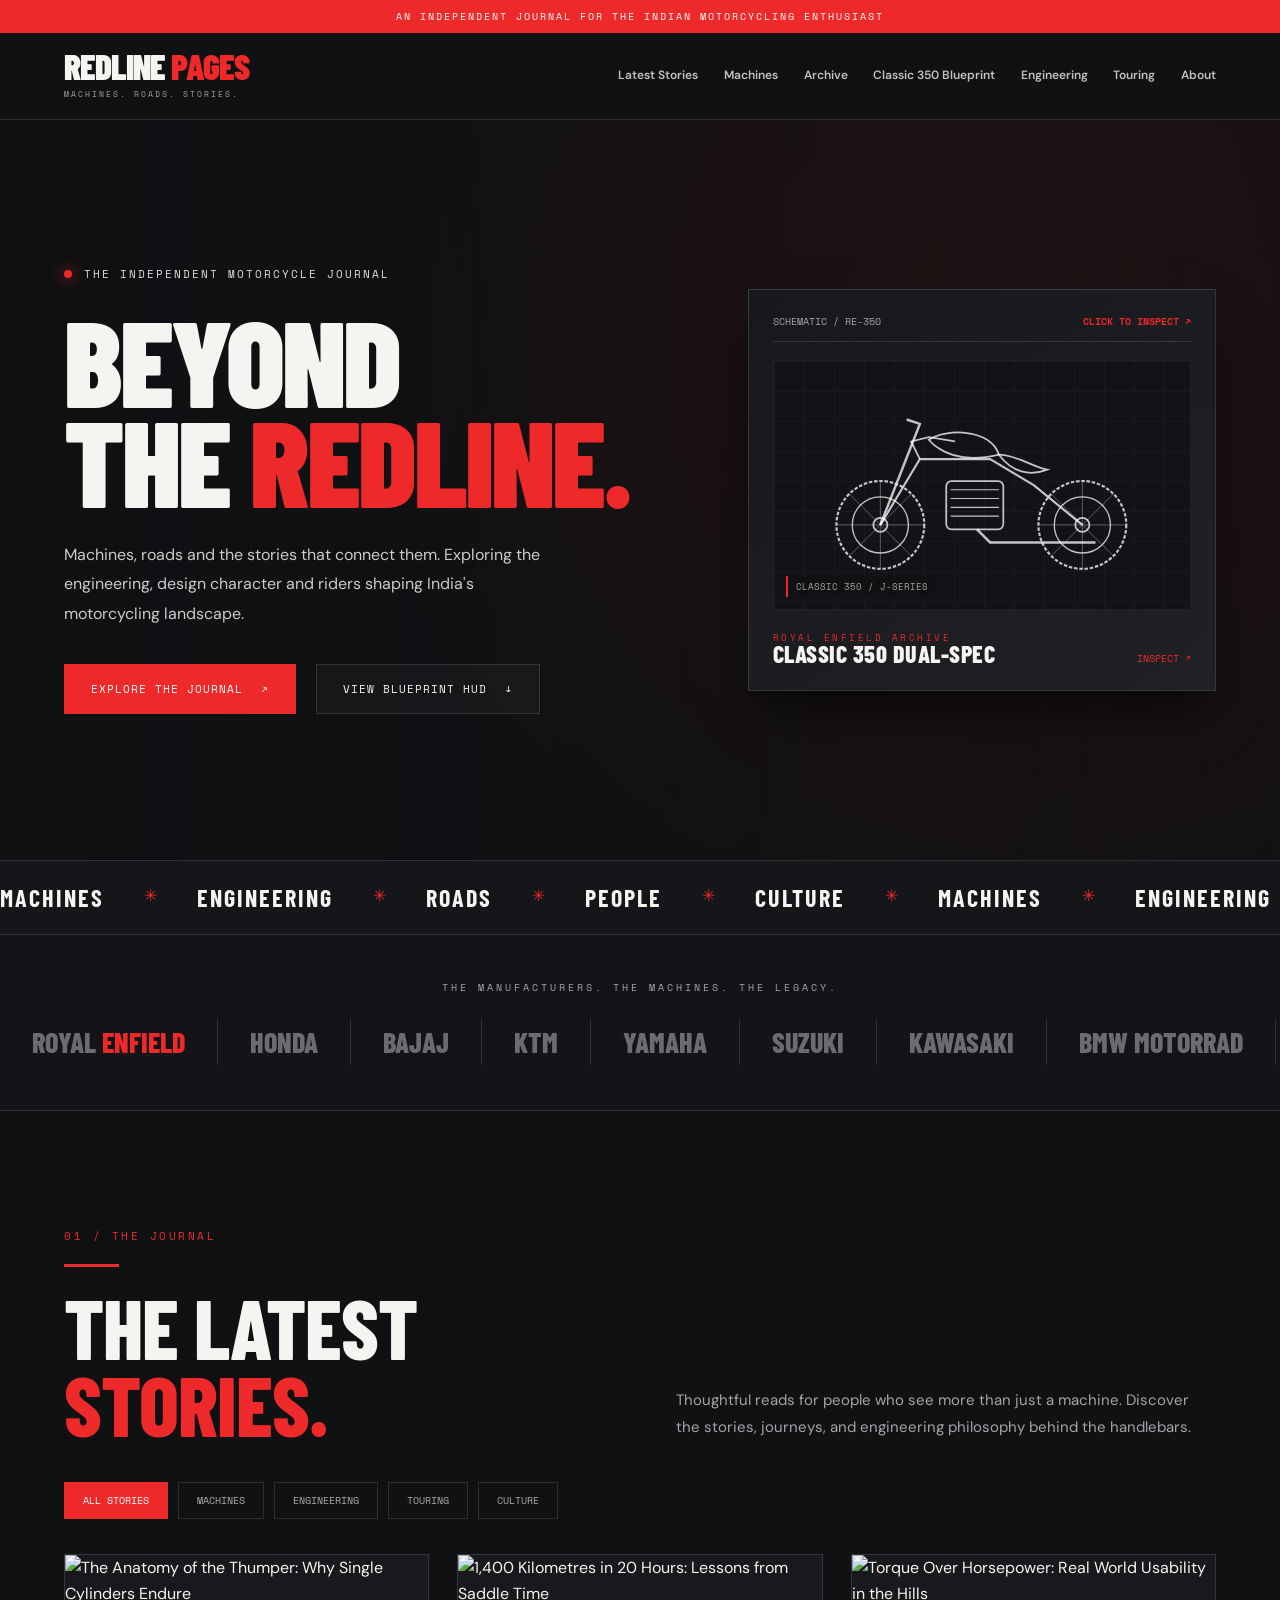
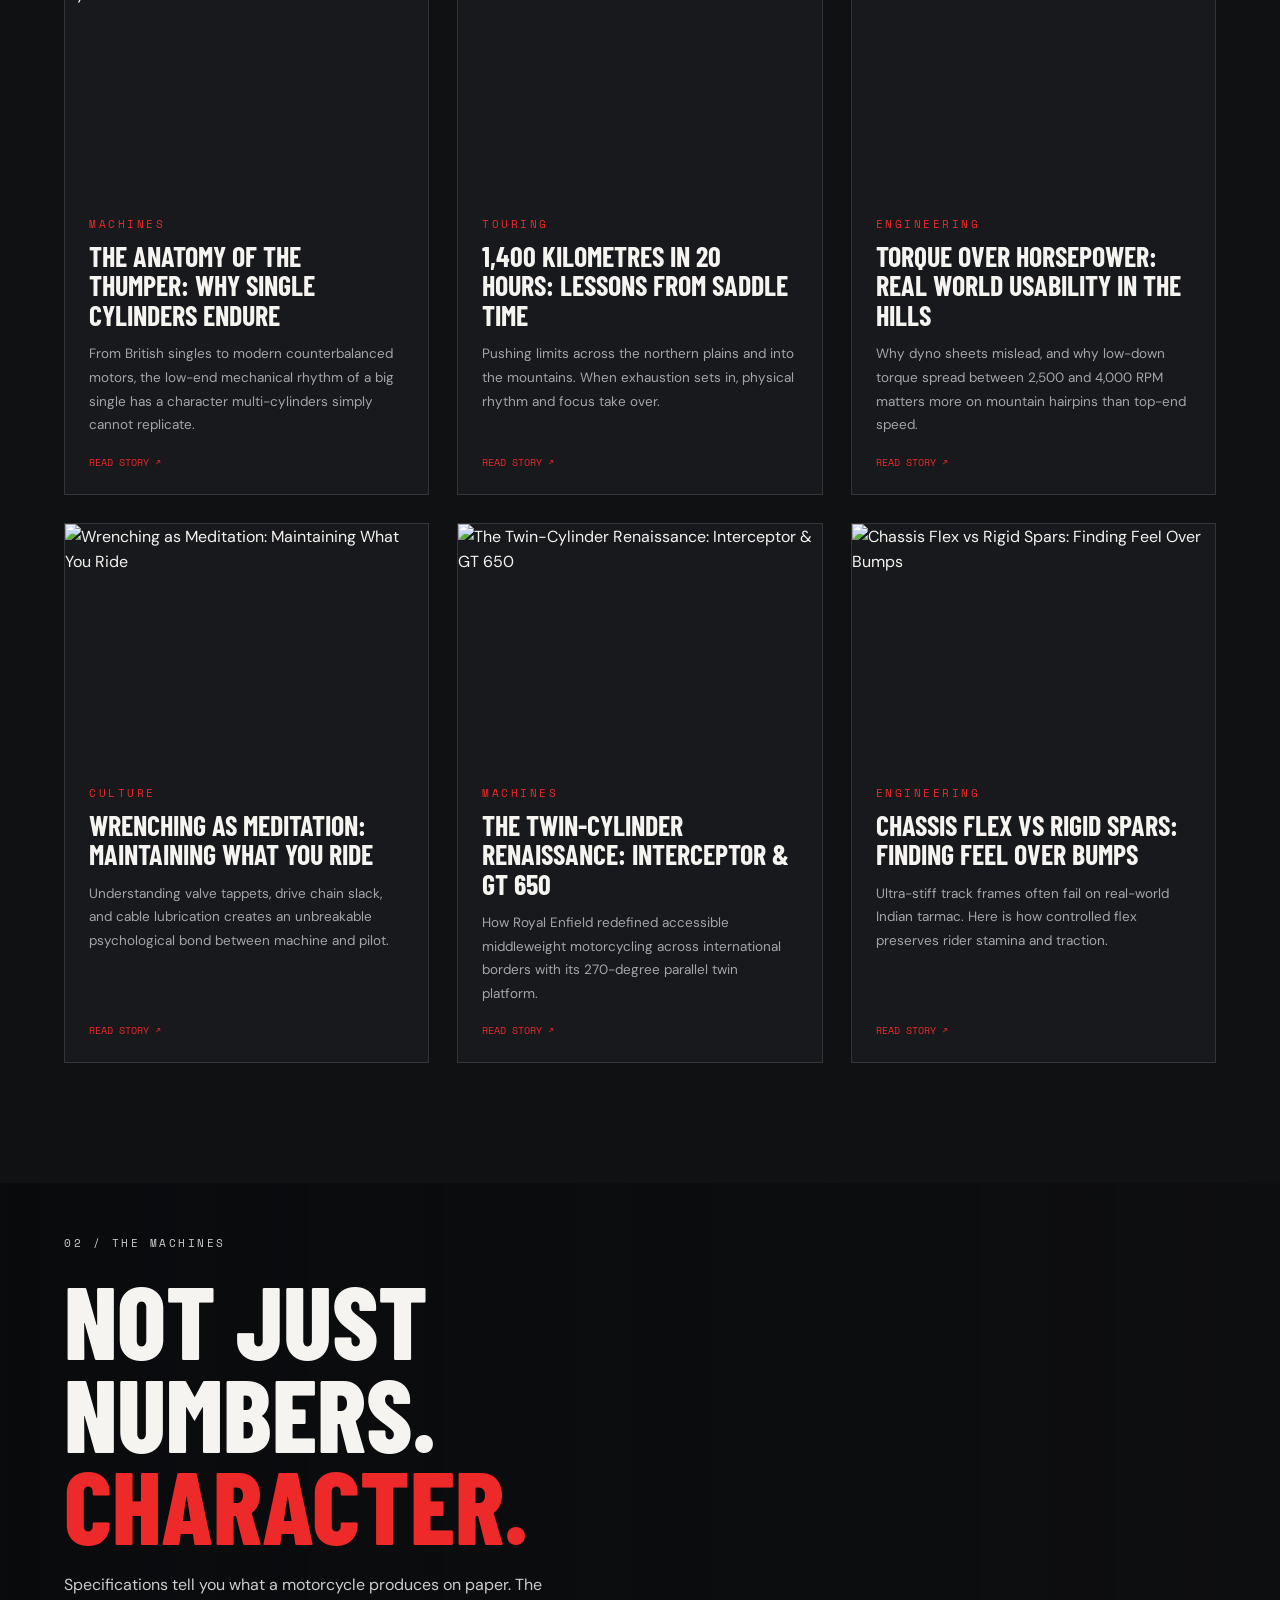
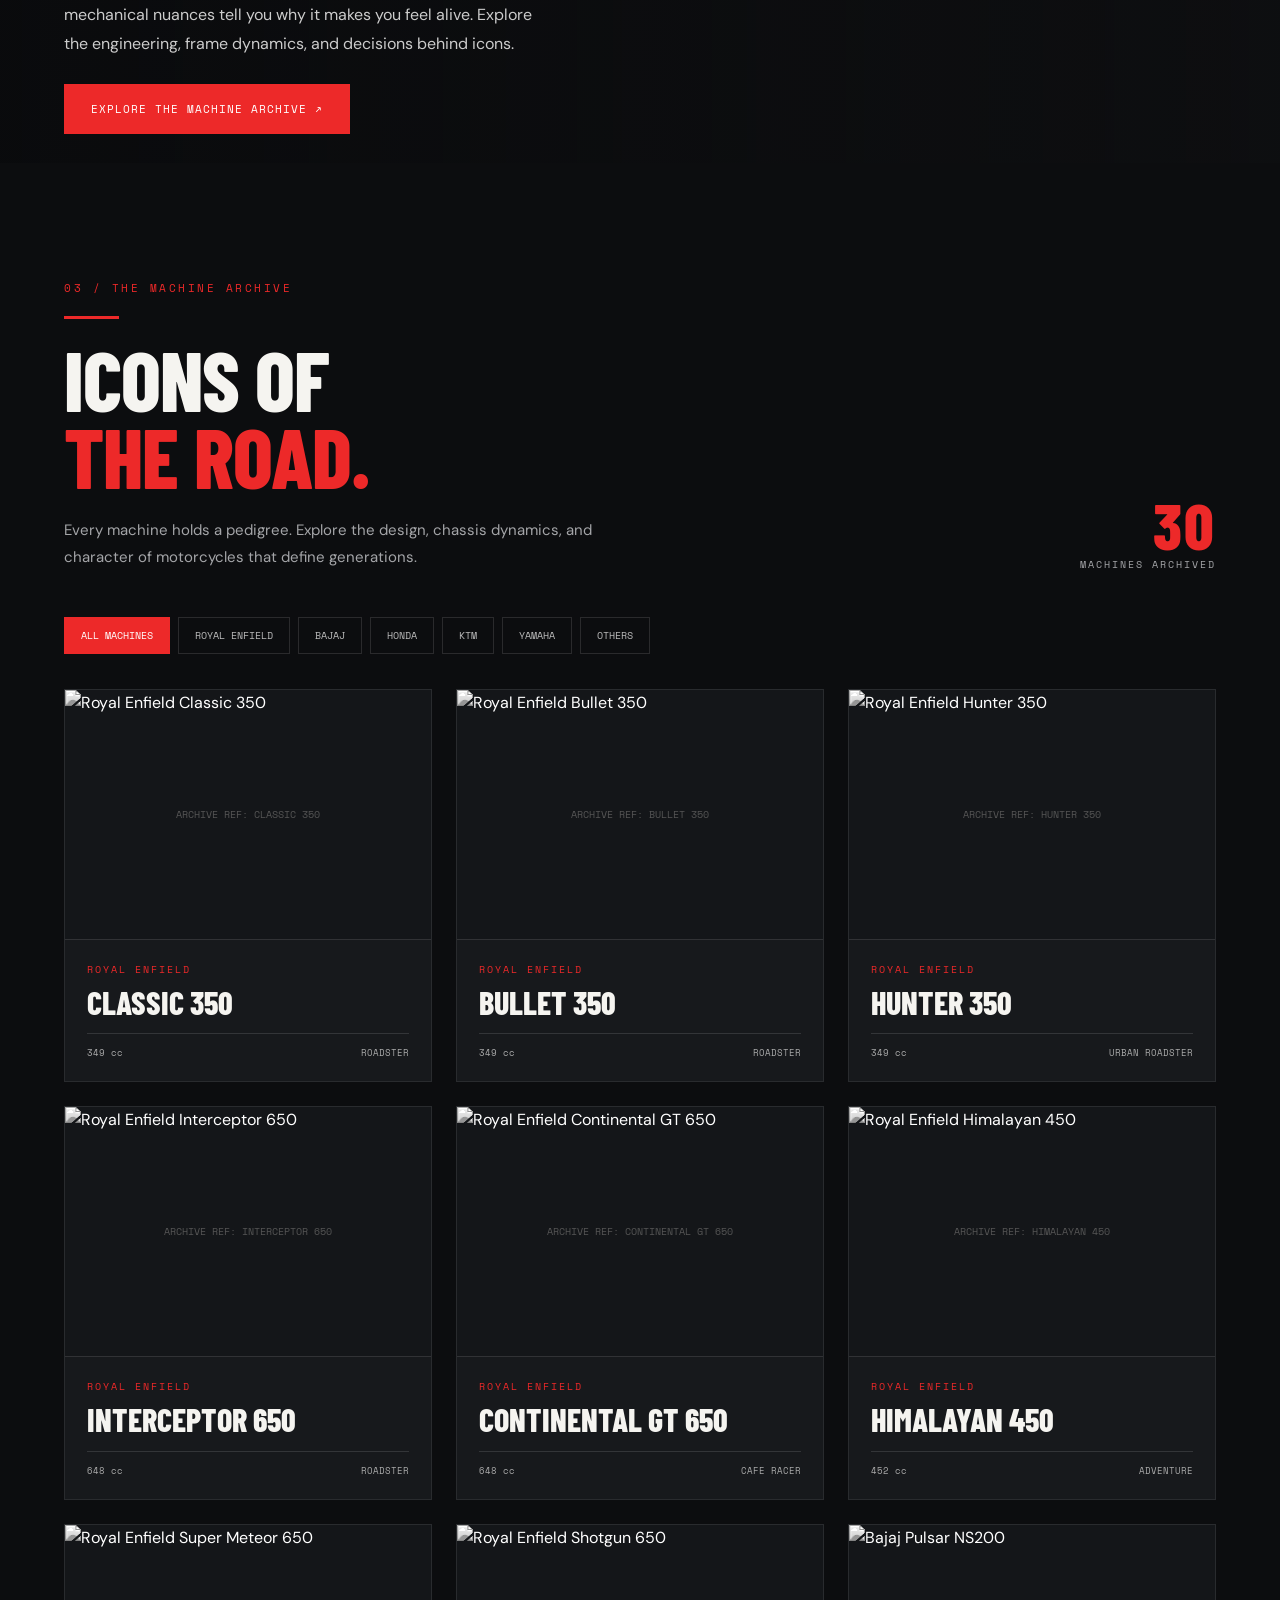
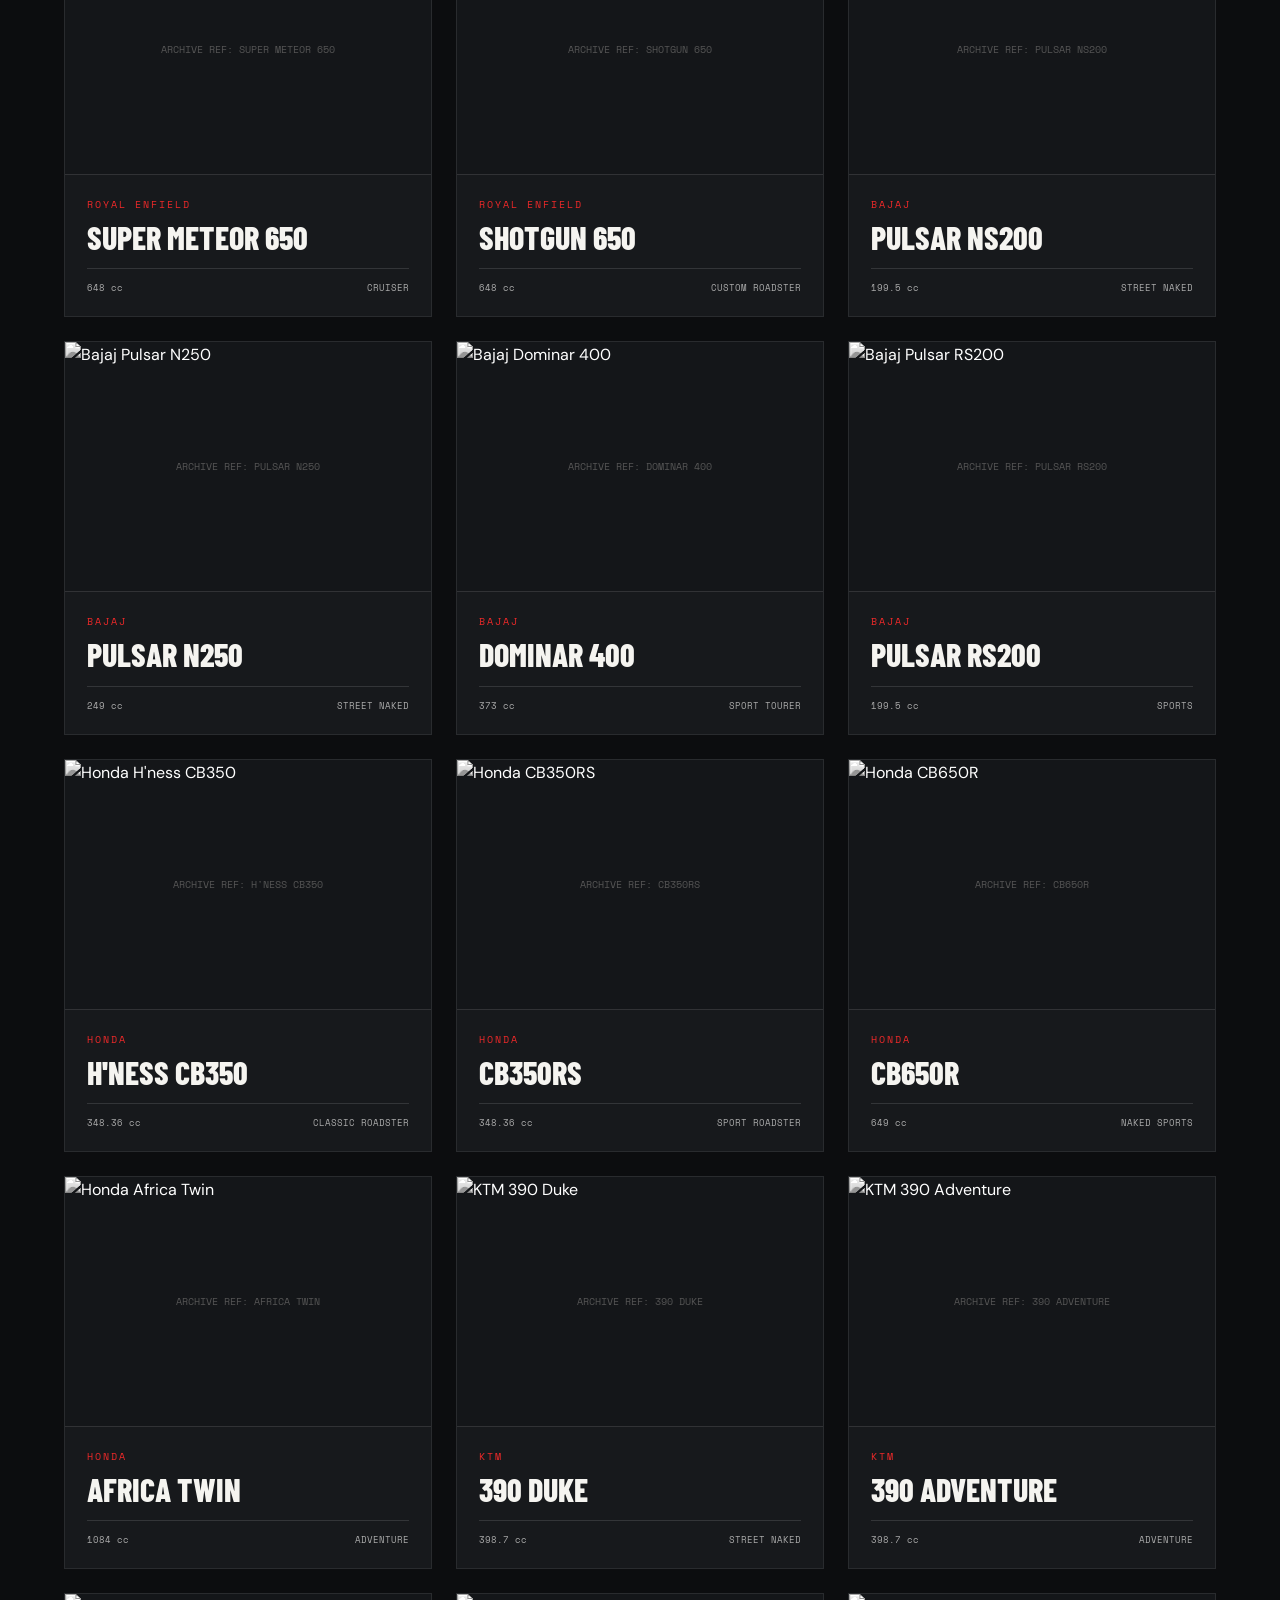
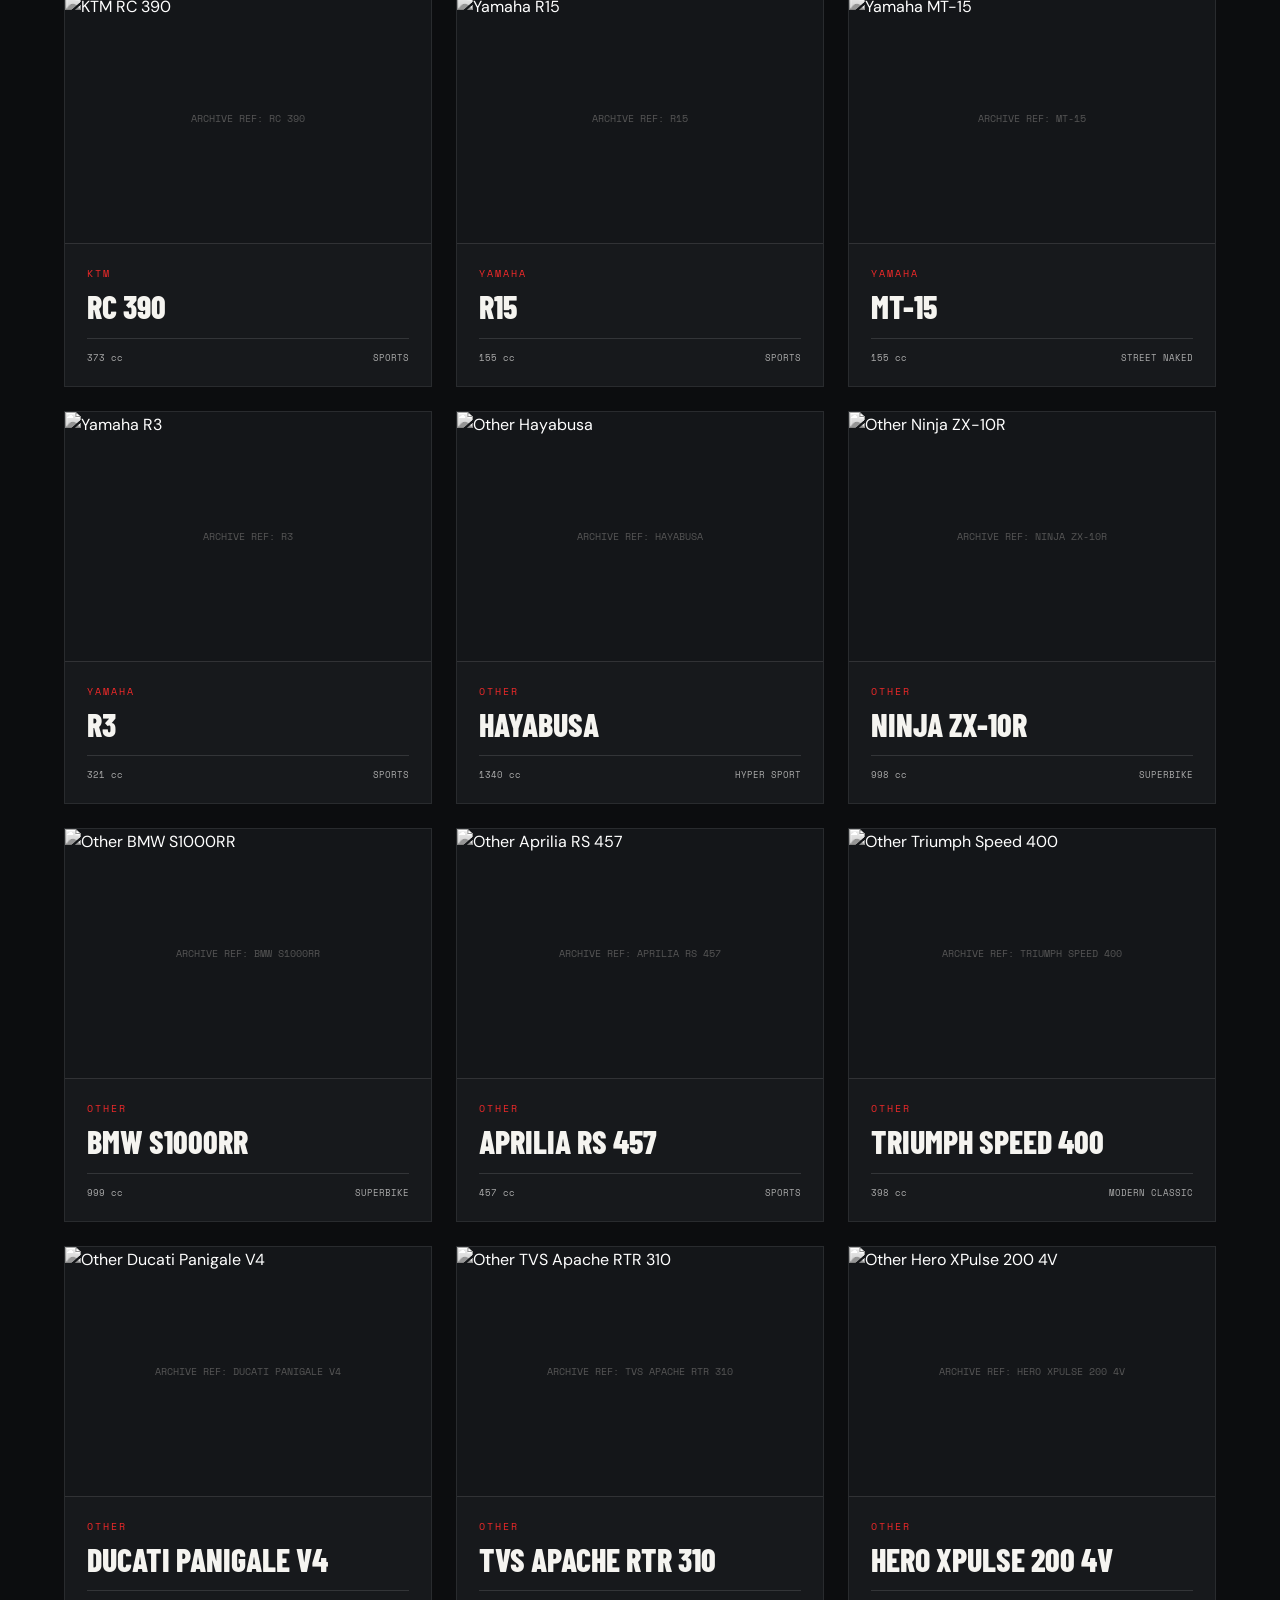
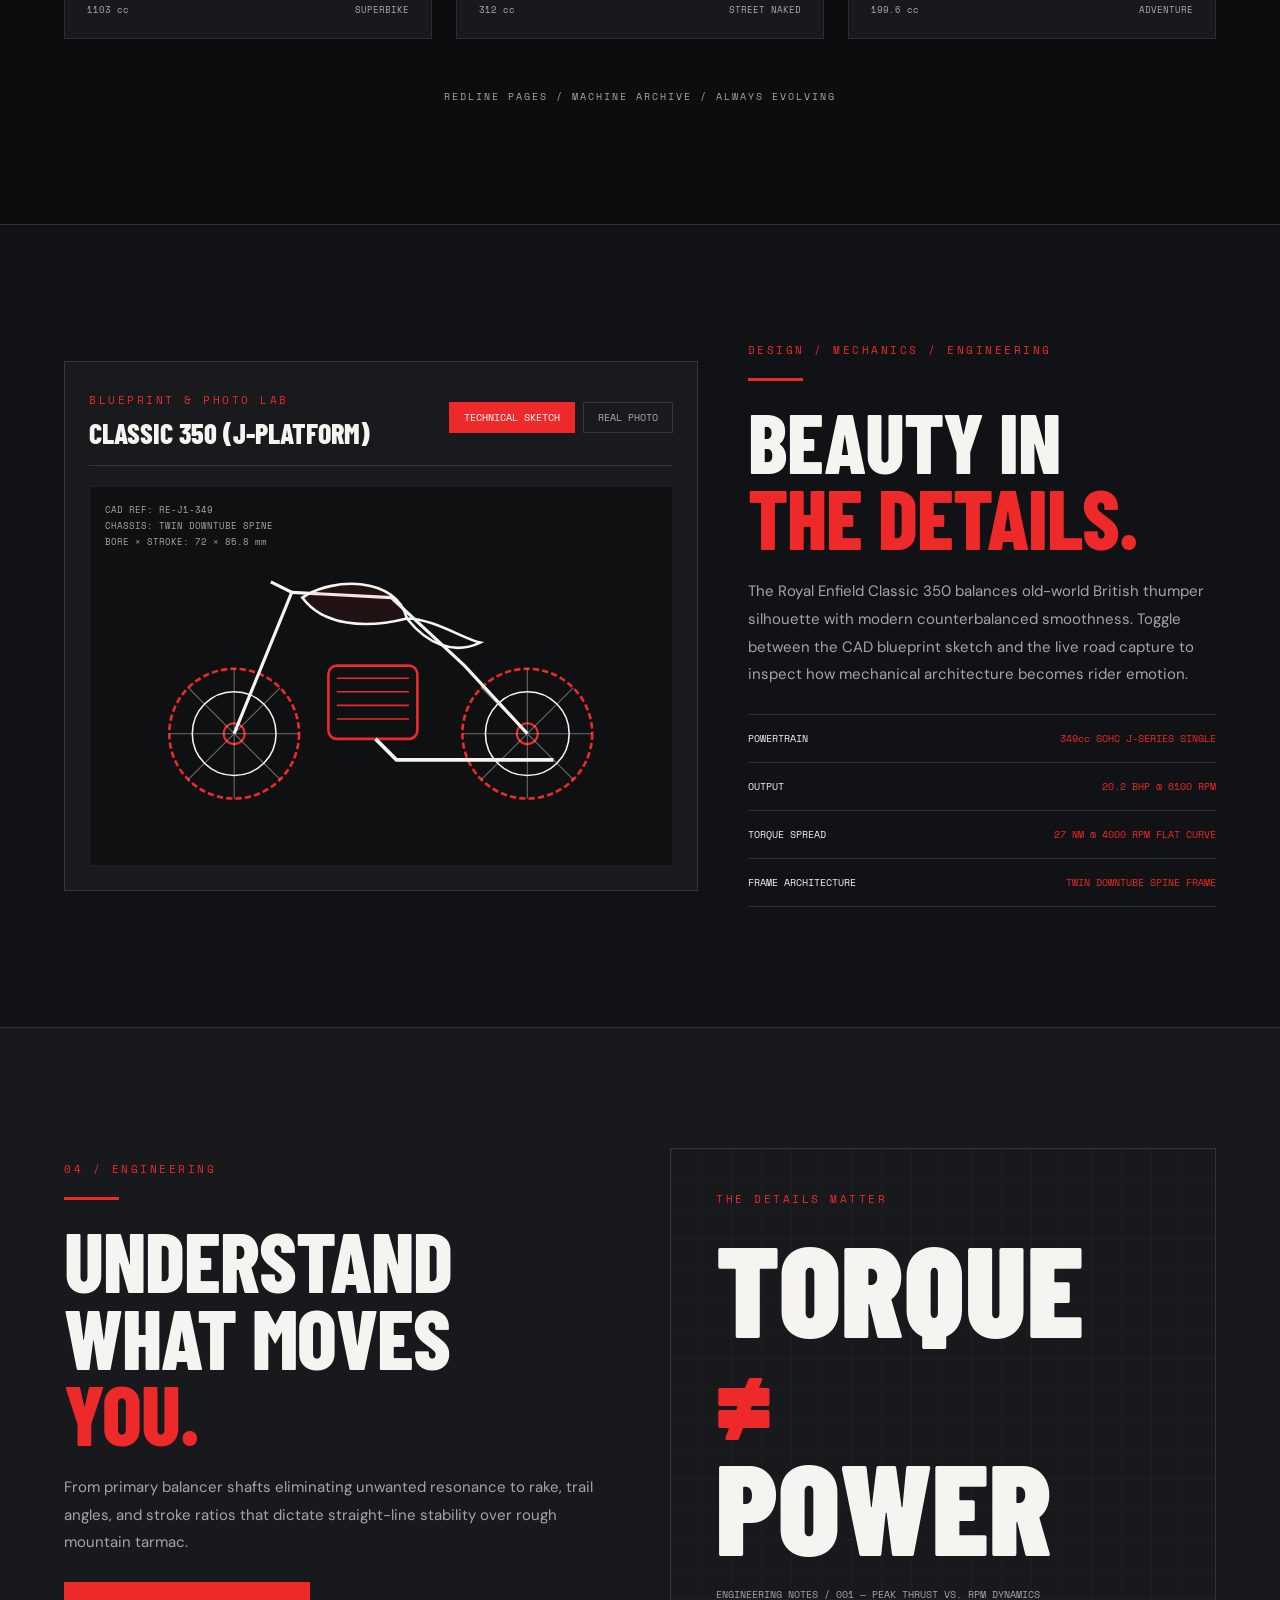
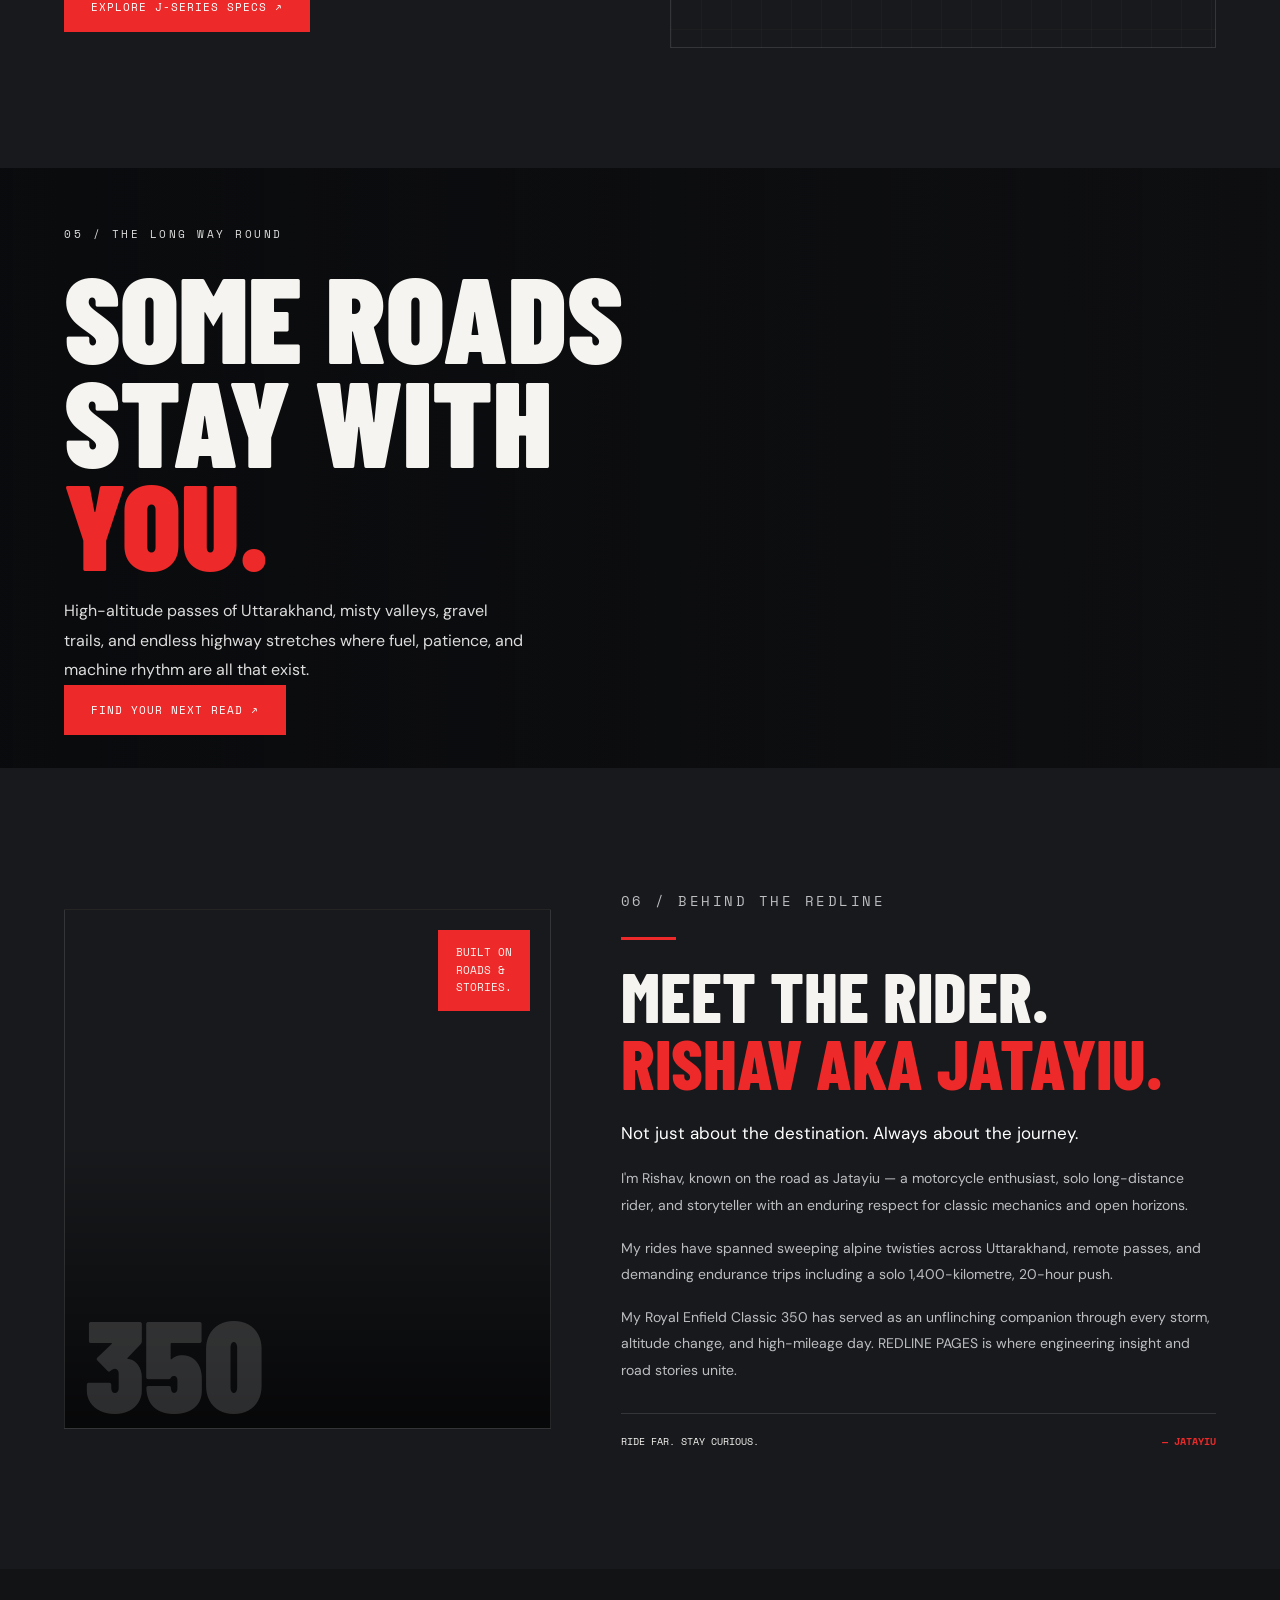
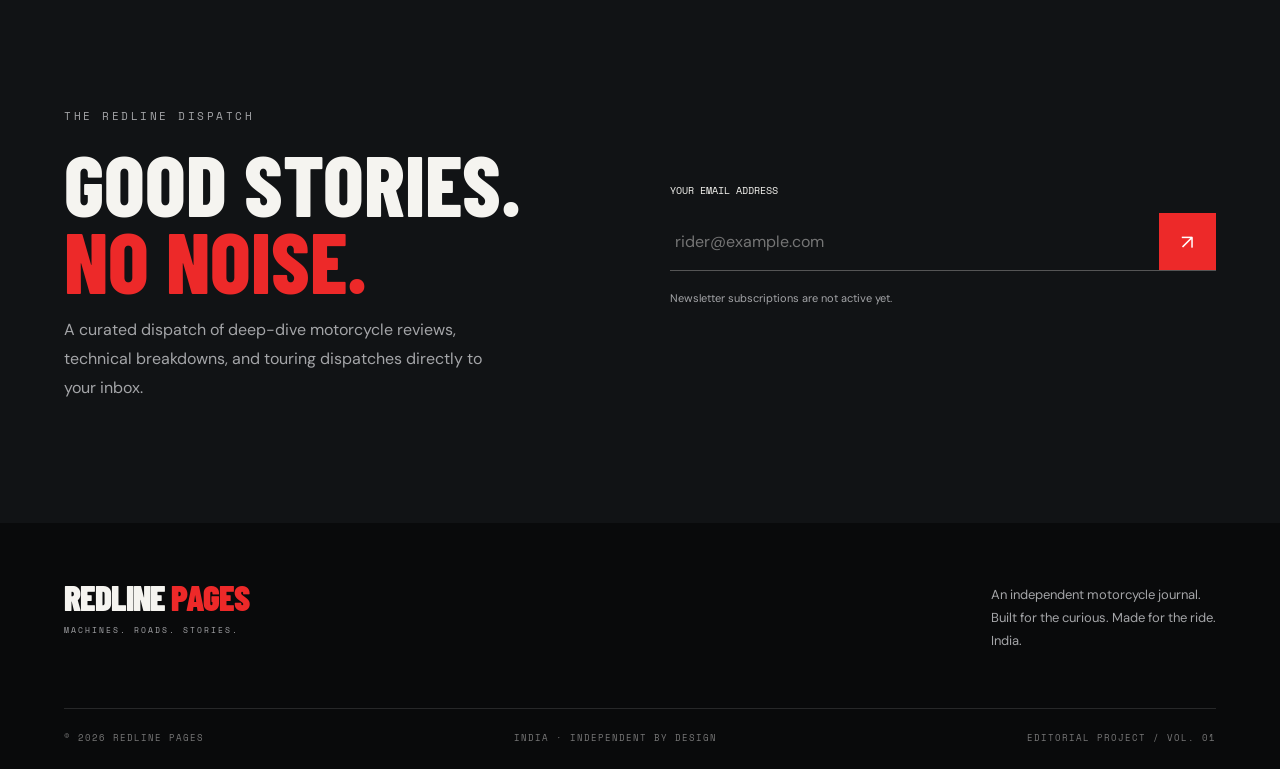
==== commit eb37098d: "Update index.html" ====
--- a/index.html
+++ b/index.html
@@ -1,32 +1,24 @@
-
 <!DOCTYPE html>
 <html lang="en">
 <head>
 <meta charset="UTF-8">
 <meta name="viewport" content="width=device-width, initial-scale=1.0">
-
 <meta name="description" content="REDLINE PAGES — An independent journal exploring motorcycles, engineering, riding culture and the roads that connect them.">
-
 <meta name="theme-color" content="#101113">
 
 <title>REDLINE PAGES — Machines. Roads. Stories.</title>
 
 <link rel="preconnect" href="https://fonts.googleapis.com">
 <link rel="preconnect" href="https://fonts.gstatic.com" crossorigin>
-
-<link href="https://fonts.googleapis.com/css2?family=Barlow+Condensed:wght@500;600;700;800;900&family=DM+Sans:wght@400;500;600;700&family=Space+Mono:wght@400;700&display=swap" rel="stylesheet">
+<link href="https://fonts.googleapis.com/css2?family=Barlow+Condensed:ital,wght@0,500;0,700;0,800;0,900;1,800&family=DM+Sans:wght@400;500;600;700&family=Space+Mono:wght@400;700&display=swap" rel="stylesheet">
 
 <style>
-
-/* =====================================
-   REDLINE PAGES — DESIGN SYSTEM
-===================================== */
-
 :root {
   --red: #ed2929;
   --black: #101113;
   --surface: #17191c;
   --surface-2: #202327;
+  --surface-3: #2a2e34;
   --white: #f5f4f0;
   --muted: #a4a5a8;
   --line: rgba(255,255,255,.12);
@@ -76,7 +68,7 @@
 }
 
 .container {
-  width: min(var(--container), 88%);
+  width: min(var(--container), 90%);
   margin-inline: auto;
 }
 
@@ -86,17 +78,17 @@
 
 .eyebrow {
   color: var(--red);
-  font: 11px 'Space Mono', monospace;
+  font: 11px/1 'Space Mono', monospace;
   letter-spacing: 2.5px;
   text-transform: uppercase;
 }
 
 .section {
-  padding: 115px 0;
+  padding: 120px 0;
 }
 
 .section-title {
-  font: 800 clamp(55px, 7vw, 100px)/.92 'Barlow Condensed', sans-serif;
+  font: 800 clamp(48px, 6.5vw, 92px)/.92 'Barlow Condensed', sans-serif;
   text-transform: uppercase;
   letter-spacing: -1px;
 }
@@ -108,7 +100,7 @@
 
 .section-description {
   color: var(--muted);
-  max-width: 550px;
+  max-width: 540px;
   line-height: 1.85;
   font-size: 15px;
   margin-top: 22px;
@@ -121,10 +113,7 @@
   margin: 22px 0;
 }
 
-/* =====================================
-   LOADER
-===================================== */
-
+/* LOADER */
 .loader {
   position: fixed;
   inset: 0;
@@ -132,7 +121,7 @@
   background: var(--black);
   display: grid;
   place-items: center;
-  animation: loaderHide .5s ease 1.4s forwards;
+  animation: loaderHide .5s ease 1.2s forwards;
 }
 
 .loader-logo {
@@ -140,9 +129,7 @@
   letter-spacing: -3px;
 }
 
-.loader-logo span {
-  color: var(--red);
-}
+.loader-logo span { color: var(--red); }
 
 .loader p {
   color: var(--muted);
@@ -155,7 +142,7 @@
 .loader-bar {
   height: 2px;
   width: 180px;
-  background: #333;
+  background: #2b2c2f;
   margin: 20px auto;
   overflow: hidden;
 }
@@ -166,15 +153,12 @@
   height: 100%;
   width: 100%;
   background: var(--red);
-  animation: loading 1.2s ease forwards;
+  animation: loading 1.1s ease forwards;
+  transform: translateX(-100%);
 }
 
 @keyframes loading {
   to { transform: translateX(0); }
-}
-
-.loader-bar::after {
-  transform: translateX(-100%);
 }
 
 @keyframes loaderHide {
@@ -184,10 +168,6 @@
     pointer-events: none;
   }
 }
-
-/* =====================================
-   PROGRESS BAR
-===================================== */
 
 .progress {
   position: fixed;
@@ -199,10 +179,6 @@
   background: var(--red);
 }
 
-/* =====================================
-   ANNOUNCEMENT
-===================================== */
-
 .announcement {
   background: var(--red);
   color: white;
@@ -212,27 +188,24 @@
   letter-spacing: 2px;
 }
 
-/* =====================================
-   HEADER
-===================================== */
-
+/* HEADER */
 .header {
   position: sticky;
   top: 0;
   z-index: 1000;
-  background: rgba(16,17,19,.96);
+  background: rgba(16,17,19,.94);
   backdrop-filter: blur(16px);
   border-bottom: 1px solid var(--line);
 }
 
 .header-inner {
   min-height: 86px;
-  width: min(var(--container), 88%);
+  width: min(var(--container), 90%);
   margin: auto;
   display: flex;
   align-items: center;
   justify-content: space-between;
-  gap: 35px;
+  gap: 30px;
 }
 
 .logo {
@@ -241,22 +214,20 @@
   letter-spacing: -1px;
 }
 
-.logo span {
-  color: var(--red);
-}
+.logo span { color: var(--red); }
 
 .logo small {
   display: block;
   color: var(--muted);
   font: 8px 'Space Mono', monospace;
   letter-spacing: 2px;
-  margin-top: 8px;
+  margin-top: 6px;
 }
 
 .nav {
   display: flex;
   align-items: center;
-  gap: clamp(15px, 2vw, 30px);
+  gap: clamp(14px, 2vw, 28px);
 }
 
 .nav a {
@@ -266,46 +237,39 @@
   transition: color .2s;
 }
 
-.nav a:hover,
-.nav a.active {
-  color: var(--red);
-}
+.nav a:hover, .nav a.active { color: var(--red); }
 
 .menu-toggle {
   display: none;
   background: none;
   border: 1px solid var(--line);
   color: white;
-  padding: 9px 13px;
-  font-size: 20px;
-}
-
-/* =====================================
-   HERO
-===================================== */
-
+  padding: 8px 12px;
+  font-size: 18px;
+}
+
+/* HERO SECTION WITH RIGHT-SIDE SKETCH CARD */
 .hero {
-  min-height: 690px;
-  height: min(83vh, 900px);
+  min-height: 740px;
   position: relative;
   display: flex;
   align-items: center;
   overflow: hidden;
-  isolation: isolate;
-}
-
-.hero-image {
+  padding: 60px 0;
+  background: radial-gradient(circle at 80% 30%, rgba(237,41,41,0.08) 0%, transparent 60%);
+}
+
+.hero-bg {
   position: absolute;
   inset: 0;
   z-index: -2;
-  background:
-    url("https://images.unsplash.com/photo-1558981806-ec527fa84c39?auto=format&fit=crop&w=2200&q=90")
-    center 55% / cover no-repeat;
-  animation: heroZoom 15s ease-out forwards;
+  background: url("https://images.unsplash.com/photo-1558981806-ec527fa84c39?auto=format&fit=crop&w=2200&q=80") center 60% / cover no-repeat;
+  filter: brightness(0.35) contrast(1.1);
+  transform: scale(1.04);
+  animation: heroZoom 16s ease-out forwards;
 }
 
 @keyframes heroZoom {
-  from { transform: scale(1.08); }
   to { transform: scale(1); }
 }
 
@@ -314,32 +278,24 @@
   position: absolute;
   inset: 0;
   z-index: -1;
-  background:
-    linear-gradient(90deg,
-      rgba(9,10,12,.96) 0%,
-      rgba(9,10,12,.83) 42%,
-      rgba(9,10,12,.30) 100%),
-    linear-gradient(0deg,
-      rgba(9,10,12,.65),
-      transparent 50%);
+  background: linear-gradient(90deg, rgba(16,17,19,0.98) 0%, rgba(16,17,19,0.85) 50%, rgba(16,17,19,0.7) 100%);
+}
+
+.hero-grid {
+  display: grid;
+  grid-template-columns: 1.15fr 0.85fr;
+  align-items: center;
+  gap: 50px;
+  width: 100%;
 }
 
 .hero-content {
-  width: min(var(--container), 88%);
-  margin: auto;
-  padding: 80px 0;
   animation: reveal 1s ease .2s both;
 }
 
 @keyframes reveal {
-  from {
-    opacity: 0;
-    transform: translateY(30px);
-  }
-  to {
-    opacity: 1;
-    transform: translateY(0);
-  }
+  from { opacity: 0; transform: translateY(25px); }
+  to { opacity: 1; transform: translateY(0); }
 }
 
 .hero-kicker {
@@ -349,7 +305,7 @@
   color: #dedede;
   font: 11px 'Space Mono', monospace;
   letter-spacing: 2px;
-  margin-bottom: 35px;
+  margin-bottom: 28px;
 }
 
 .hero-kicker span {
@@ -361,7 +317,7 @@
 }
 
 .hero h1 {
-  font: 900 clamp(85px, 12vw, 175px)/.78 'Barlow Condensed', sans-serif;
+  font: 900 clamp(75px, 9.5vw, 145px)/.82 'Barlow Condensed', sans-serif;
   letter-spacing: -3px;
   text-transform: uppercase;
 }
@@ -372,22 +328,30 @@
 }
 
 .hero-description {
-  color: #d1d1d1;
+  color: #ccc;
   font-size: 16px;
-  max-width: 470px;
-  line-height: 1.9;
+  max-width: 480px;
+  line-height: 1.85;
+  margin-top: 30px;
+}
+
+.hero-actions {
+  display: flex;
+  align-items: center;
+  gap: 20px;
   margin-top: 35px;
+  flex-wrap: wrap;
 }
 
 .button {
   display: inline-flex;
   align-items: center;
-  gap: 25px;
-  padding: 16px 23px;
-  margin-top: 35px;
+  gap: 18px;
+  padding: 16px 26px;
   font: 11px 'Space Mono', monospace;
   letter-spacing: 1px;
-  transition: .3s;
+  transition: all .25s ease;
+  border: 1px solid transparent;
 }
 
 .button-red {
@@ -398,40 +362,125 @@
 .button-red:hover {
   background: white;
   color: var(--black);
-  transform: translateY(-3px);
-}
-
-.hero-index {
+  transform: translateY(-2px);
+}
+
+.button-ghost {
+  border-color: var(--line);
+  color: var(--white);
+  background: rgba(255,255,255,0.03);
+}
+
+.button-ghost:hover {
+  border-color: var(--red);
+  color: var(--red);
+  transform: translateY(-2px);
+}
+
+/* HERO RIGHT SIDE TECHNICAL HUD */
+.hero-sketch-card {
+  position: relative;
+  background: linear-gradient(145deg, rgba(23,25,28,0.95), rgba(32,35,39,0.95));
+  border: 1px solid rgba(255,255,255,0.12);
+  padding: 24px;
+  box-shadow: 0 25px 50px -12px rgba(0,0,0,0.7);
+  backdrop-filter: blur(12px);
+  cursor: pointer;
+  transition: transform .35s, border-color .35s;
+  display: flex;
+  flex-direction: column;
+}
+
+.hero-sketch-card:hover {
+  transform: translateY(-6px);
+  border-color: var(--red);
+}
+
+.card-topbar {
+  display: flex;
+  justify-content: space-between;
+  align-items: center;
+  border-bottom: 1px solid var(--line);
+  padding-bottom: 12px;
+  font: 10px 'Space Mono', monospace;
+  color: var(--muted);
+}
+
+.card-topbar strong {
+  color: var(--red);
+  font-weight: 700;
+}
+
+.sketch-frame {
+  height: 250px;
+  position: relative;
+  margin: 18px 0;
+  display: flex;
+  align-items: center;
+  justify-content: center;
+  background: #111316 url("data:image/svg+xml,%3Csvg width='30' height='30' viewBox='0 0 30 30' xmlns='http://www.w3.org/2000/svg'%3E%3Cpath d='M0 0h30v30H0z' fill='none'/%3E%3Cpath d='M0 0h1v30H0zM0 0h30v1H0z' fill='%23ffffff' fill-opacity='0.03'/%3E%3C/svg%3E");
+  border: 1px solid rgba(255,255,255,0.06);
+  overflow: hidden;
+}
+
+.sketch-frame svg {
+  width: 90%;
+  height: 85%;
+  stroke: rgba(255,255,255,0.75);
+  transition: all .4s;
+}
+
+.hero-sketch-card:hover .sketch-frame svg {
+  stroke: var(--red);
+  transform: scale(1.05);
+}
+
+.blueprint-tag {
   position: absolute;
-  bottom: 35px;
-  right: 6%;
-  color: #aaa;
-  font: 10px 'Space Mono', monospace;
-  letter-spacing: 2px;
-}
-
-/* =====================================
-   CATEGORY TICKER
-===================================== */
-
+  bottom: 12px;
+  left: 12px;
+  background: rgba(16,17,19,0.9);
+  padding: 4px 8px;
+  font: 9px 'Space Mono', monospace;
+  color: var(--muted);
+  border-left: 2px solid var(--red);
+}
+
+.card-foot {
+  display: flex;
+  justify-content: space-between;
+  align-items: flex-end;
+  margin-top: 5px;
+}
+
+.card-foot h4 {
+  font: 800 24px/1 'Barlow Condensed';
+  letter-spacing: 0.5px;
+}
+
+.card-foot span {
+  font: 10px 'Space Mono';
+  color: var(--red);
+}
+
+/* TICKER */
 .ticker {
   overflow: hidden;
-  padding: 24px 0;
+  padding: 22px 0;
+  border-top: 1px solid var(--line);
   border-bottom: 1px solid var(--line);
   background: #151619;
 }
 
 .ticker-track {
   display: flex;
-  justify-content: space-around;
-  align-items: center;
   gap: 40px;
   min-width: max-content;
   animation: ticker 35s linear infinite;
 }
 
 .ticker-track span {
-  font: 700 25px 'Barlow Condensed', sans-serif;
+  font: 700 24px 'Barlow Condensed', sans-serif;
   letter-spacing: 2px;
 }
 
@@ -441,23 +490,20 @@
 }
 
 @keyframes ticker {
-  to { transform: translateX(-30%); }
-}
-
-/* =====================================
-   BRAND STRIP
-===================================== */
-
+  to { transform: translateX(-50%); }
+}
+
+/* BRANDS */
 .brands {
-  padding: 55px 0;
-  background: #141619;
+  padding: 45px 0;
+  background: #131417;
   border-bottom: 1px solid var(--line);
   overflow: hidden;
 }
 
 .brand-heading {
   text-align: center;
-  margin-bottom: 32px;
+  margin-bottom: 24px;
 }
 
 .brand-heading p {
@@ -472,66 +518,33 @@
   animation: brandMove 45s linear infinite;
 }
 
-.brand-track:hover {
-  animation-play-state: paused;
-}
+.brand-track:hover { animation-play-state: paused; }
 
 .brand-item {
-  font: 800 30px 'Barlow Condensed', sans-serif;
-  color: #77797d;
-  padding: 8px 34px;
+  font: 800 28px 'Barlow Condensed', sans-serif;
+  color: #6a6c70;
+  padding: 6px 32px;
   white-space: nowrap;
   border-right: 1px solid var(--line);
   transition: color .2s;
 }
 
-.brand-item:hover {
-  color: white;
-}
-
-.brand-item span {
-  color: var(--red);
-}
+.brand-item:hover { color: white; }
+.brand-item span { color: var(--red); }
 
 @keyframes brandMove {
   to { transform: translateX(-50%); }
 }
 
-/* =====================================
-   SECTION HEADINGS
-===================================== */
+/* LATEST STORIES */
+.latest { background: var(--black); }
 
 .section-heading {
   display: flex;
   justify-content: space-between;
-  align-items: end;
-  gap: 40px;
-  margin-bottom: 45px;
-}
-
-.section-heading h2 {
-  font: 800 clamp(55px, 7vw, 85px)/.9 'Barlow Condensed';
-  text-transform: uppercase;
-}
-
-.section-heading h2 em {
-  color: var(--red);
-  font-style: normal;
-}
-
-.section-note {
-  max-width: 320px;
-  color: var(--muted);
-  font-size: 14px;
-  line-height: 1.8;
-}
-
-/* =====================================
-   LATEST STORIES
-===================================== */
-
-.latest {
-  background: var(--black);
+  align-items: flex-end;
+  gap: 30px;
+  margin-bottom: 40px;
 }
 
 .filters {
@@ -542,7 +555,7 @@
 }
 
 .filter {
-  padding: 11px 18px;
+  padding: 10px 18px;
   color: #aaa;
   background: transparent;
   border: 1px solid var(--line);
@@ -550,8 +563,7 @@
   transition: .25s;
 }
 
-.filter:hover,
-.filter.active {
+.filter:hover, .filter.active {
   background: var(--red);
   border-color: var(--red);
   color: white;
@@ -559,56 +571,67 @@
 
 .story-grid {
   display: grid;
-  grid-template-columns: repeat(3,minmax(0,1fr));
-  gap: 25px;
+  grid-template-columns: repeat(3, minmax(0,1fr));
+  gap: 28px;
 }
 
 .story-card {
   background: var(--surface);
   border: 1px solid var(--line);
   overflow: hidden;
-  transition: .3s;
+  transition: transform .3s, border-color .3s;
+  display: flex;
+  flex-direction: column;
 }
 
 .story-card:hover {
-  transform: translateY(-7px);
+  transform: translateY(-6px);
   border-color: var(--red);
 }
 
-.story-card img {
+.story-card-img {
   width: 100%;
-  height: 255px;
+  height: 240px;
   object-fit: cover;
+  transition: transform .5s;
+}
+
+.story-card:hover .story-card-img {
+  transform: scale(1.05);
 }
 
 .story-card-content {
-  padding: 25px;
+  padding: 24px;
+  flex-grow: 1;
+  display: flex;
+  flex-direction: column;
 }
 
 .story-card-content h3 {
-  font: 700 32px/1 'Barlow Condensed';
+  font: 700 28px/1.05 'Barlow Condensed';
   margin: 12px 0;
+  text-transform: uppercase;
 }
 
 .story-card-content p {
-  font-size: 13px;
+  font-size: 13.5px;
   color: var(--muted);
-  line-height: 1.8;
+  line-height: 1.75;
+  margin-bottom: 18px;
 }
 
 .story-card-content a {
-  display: inline-block;
+  margin-top: auto;
   color: var(--red);
-  margin-top: 20px;
   font: 10px 'Space Mono', monospace;
-}
-
-/* =====================================
-   MACHINE FEATURE
-===================================== */
-
+  display: inline-flex;
+  align-items: center;
+  gap: 6px;
+}
+
+/* MACHINE FEATURE */
 .feature {
-  min-height: 600px;
+  min-height: 580px;
   position: relative;
   display: flex;
   align-items: center;
@@ -618,71 +641,50 @@
 .feature-image {
   position: absolute;
   inset: 0;
-  background:
-    url("https://images.unsplash.com/photo-1558981806-ec527fa84c39?auto=format&fit=crop&w=2200&q=85")
-    center / cover no-repeat;
+  background: url("https://images.unsplash.com/photo-1568772585407-9361f9bf3a87?auto=format&fit=crop&w=2200&q=85") center/cover no-repeat;
   transition: transform 1s;
 }
 
-.feature:hover .feature-image {
-  transform: scale(1.04);
-}
+.feature:hover .feature-image { transform: scale(1.04); }
 
 .feature::after {
   content: "";
   position: absolute;
   inset: 0;
-  background: linear-gradient(90deg,rgba(10,11,13,.96),rgba(10,11,13,.35));
+  background: linear-gradient(90deg, rgba(10,11,13,.96), rgba(10,11,13,.4));
 }
 
 .feature-content {
-  width: min(var(--container),88%);
+  width: min(var(--container),90%);
   margin: auto;
   position: relative;
   z-index: 2;
 }
 
 .feature-content h2 {
-  font: 800 clamp(65px,9vw,115px)/.9 'Barlow Condensed';
+  font: 800 clamp(55px, 8vw, 110px)/.9 'Barlow Condensed';
   text-transform: uppercase;
-  margin-top: 25px;
-}
-
-.feature-content h2 em {
-  color: var(--red);
-  font-style: normal;
-}
+  margin-top: 20px;
+}
+
+.feature-content h2 em { color: var(--red); font-style: normal; }
 
 .feature-content p {
   max-width: 480px;
   color: #ccc;
-  line-height: 1.9;
-  margin-top: 25px;
-}
-
-.text-link {
-  display: inline-block;
-  color: white;
-  border-bottom: 2px solid var(--red);
-  padding: 10px 0;
-  margin-top: 25px;
-  font: 11px 'Space Mono', monospace;
-}
-
-/* =====================================
-   MACHINE ARCHIVE
-===================================== */
-
-.archive {
-  background: #0d0e10;
-}
+  line-height: 1.85;
+  margin-top: 20px;
+}
+
+/* ARCHIVE */
+.archive { background: #0c0d0f; }
 
 .archive-header {
   display: flex;
   justify-content: space-between;
-  align-items: end;
+  align-items: flex-end;
   gap: 30px;
-  margin-bottom: 50px;
+  margin-bottom: 45px;
 }
 
 .archive-counter {
@@ -696,11 +698,12 @@
   display: block;
   color: var(--red);
   font: 800 65px 'Barlow Condensed';
+  line-height: 1;
 }
 
 .archive-filters {
   display: flex;
-  gap: 9px;
+  gap: 8px;
   flex-wrap: wrap;
   margin-bottom: 35px;
 }
@@ -709,13 +712,12 @@
   border: 1px solid var(--line);
   background: transparent;
   color: #bbb;
-  padding: 12px 17px;
+  padding: 10px 16px;
   font: 10px 'Space Mono', monospace;
   transition: .2s;
 }
 
-.archive-filter:hover,
-.archive-filter.active {
+.archive-filter:hover, .archive-filter.active {
   background: var(--red);
   color: white;
   border-color: var(--red);
@@ -723,8 +725,8 @@
 
 .machine-grid {
   display: grid;
-  grid-template-columns: repeat(3,minmax(0,1fr));
-  gap: 22px;
+  grid-template-columns: repeat(3, minmax(0,1fr));
+  gap: 24px;
 }
 
 .machine-card {
@@ -733,58 +735,48 @@
   background: var(--surface);
   border: 1px solid rgba(255,255,255,.08);
   cursor: pointer;
-  transition: transform .3s,border-color .3s;
+  transition: transform .3s, border-color .3s;
 }
 
 .machine-card:hover {
-  transform: translateY(-7px);
+  transform: translateY(-6px);
   border-color: var(--red);
 }
 
 .machine-art {
-  height: 260px;
+  height: 250px;
   position: relative;
-  background: #e9e7df;
-  display: grid;
-  place-items: center;
+  background: #141619;
+  display: flex;
+  align-items: center;
+  justify-content: center;
   overflow: hidden;
+  border-bottom: 1px solid var(--line);
 }
 
 .machine-art img {
   width: 100%;
   height: 100%;
-  padding: 15px;
-  object-fit: contain;
-  filter: grayscale(1);
-  transition: .5s;
+  object-fit: cover;
+  filter: grayscale(1) contrast(1.1);
+  transition: transform .5s, filter .5s;
 }
 
 .machine-card:hover .machine-art img {
-  transform: scale(1.08);
-  filter: grayscale(.2);
+  transform: scale(1.06);
+  filter: grayscale(0.2);
 }
 
 .machine-placeholder {
   position: absolute;
   text-align: center;
-  color: #777;
-  font: 11px 'Space Mono', monospace;
+  color: #555;
+  font: 10px 'Space Mono', monospace;
   padding: 20px;
   pointer-events: none;
 }
 
-.machine-art img:not([src=""]) {
-  position: relative;
-  z-index: 1;
-}
-
-.machine-art img.broken {
-  display: none;
-}
-
-.machine-info {
-  padding: 23px;
-}
+.machine-info { padding: 22px; }
 
 .machine-brand {
   color: var(--red);
@@ -794,14 +786,14 @@
 }
 
 .machine-name {
-  font: 800 36px/.95 'Barlow Condensed';
+  font: 800 32px/.95 'Barlow Condensed';
   text-transform: uppercase;
-  margin: 12px 0 18px;
+  margin: 10px 0 16px;
 }
 
 .machine-meta {
   border-top: 1px solid var(--line);
-  padding-top: 14px;
+  padding-top: 12px;
   display: flex;
   justify-content: space-between;
   gap: 10px;
@@ -814,31 +806,18 @@
   top: 15px;
   right: 15px;
   background: var(--red);
-  padding: 9px 12px;
+  padding: 7px 11px;
   z-index: 3;
   color: white;
   opacity: 0;
-  transition: .3s;
-}
-
-.machine-card:hover .machine-arrow {
-  opacity: 1;
-}
-
-.archive-end {
-  text-align: center;
-  margin-top: 50px;
-  color: var(--muted);
-  font: 10px 'Space Mono', monospace;
-  letter-spacing: 2px;
-}
-
-/* =====================================
-   MACHINE DIALOG
-===================================== */
-
+  transition: .25s;
+}
+
+.machine-card:hover .machine-arrow { opacity: 1; }
+
+/* DIALOG */
 .machine-dialog {
-  width: min(850px,92vw);
+  width: min(850px, 92vw);
   max-height: 88vh;
   margin: auto;
   padding: 0;
@@ -852,112 +831,200 @@
   backdrop-filter: blur(8px);
 }
 
-.dialog-inner {
-  padding: clamp(25px,5vw,50px);
-}
+.dialog-inner { padding: clamp(24px, 5vw, 45px); }
 
 .dialog-close {
   float: right;
   border: 0;
   background: var(--red);
   color: white;
-  padding: 11px 16px;
+  padding: 10px 15px;
+  font-weight: 700;
 }
 
 .dialog-title {
   clear: both;
-  font: 900 clamp(50px,9vw,90px)/.9 'Barlow Condensed';
+  font: 900 clamp(42px, 8vw, 80px)/.9 'Barlow Condensed';
   text-transform: uppercase;
-  margin: 30px 0;
-}
-
-.dialog-title em {
-  color: var(--red);
-  font-style: normal;
-}
+  margin: 24px 0;
+}
+
+.dialog-title em { color: var(--red); font-style: normal; }
 
 .dialog-image {
   width: 100%;
-  height: 320px;
-  object-fit: contain;
-  background: #e9e7df;
-  padding: 15px;
+  height: 340px;
+  object-fit: cover;
+  background: #141619;
+  border: 1px solid var(--line);
 }
 
 .dialog-details {
   display: grid;
-  grid-template-columns: repeat(3,1fr);
+  grid-template-columns: repeat(3, 1fr);
   gap: 12px;
-  margin-top: 20px;
+  margin-top: 22px;
 }
 
 .dialog-detail {
-  background: #24272b;
-  padding: 18px;
+  background: #202327;
+  padding: 16px;
+  border-left: 2px solid var(--red);
 }
 
 .dialog-detail small {
   display: block;
   color: var(--muted);
   font: 9px 'Space Mono', monospace;
-  margin-bottom: 10px;
+  margin-bottom: 8px;
 }
 
 .dialog-detail strong {
-  font: 700 22px 'Barlow Condensed';
+  font: 700 20px 'Barlow Condensed';
 }
 
 .dialog-description {
   color: #bbb;
-  line-height: 1.9;
-  margin-top: 25px;
-}
-
-/* =====================================
-   ENGINEERING
-===================================== */
-
-.engineering {
-  background: var(--surface);
-}
+  line-height: 1.85;
+  margin-top: 24px;
+  font-size: 14.5px;
+}
+
+/* ENGINEERING & DUAL-VIEW BLUEPRINT SECTION */
+.engineering { background: var(--surface); }
 
 .engineering-layout {
   display: grid;
   grid-template-columns: 1fr 1fr;
   align-items: center;
-  gap: 80px;
-}
-
-.engineering-art {
-  min-height: 420px;
-  background:
-    linear-gradient(rgba(0,0,0,.05) 1px,transparent 1px),
-    linear-gradient(90deg,rgba(0,0,0,.05) 1px,transparent 1px),
-    #e9e7df;
-  background-size: 25px 25px;
+  gap: 60px;
+}
+
+.technical-box {
+  border: 1px solid var(--line);
+  padding: 45px;
+  position: relative;
+  background: linear-gradient(rgba(255,255,255,.02) 1px, transparent 1px),
+              linear-gradient(90deg, rgba(255,255,255,.02) 1px, transparent 1px);
+  background-size: 30px 30px;
+}
+
+.technical-box strong {
+  display: block;
+  font: 900 clamp(65px, 10vw, 130px)/.85 'Barlow Condensed';
+  margin: 28px 0;
+}
+
+.technical-box strong span { color: var(--red); }
+
+/* DUAL VIEW CLASSIC 350 SHOWCASE */
+.blueprint-section {
+  background: #111215;
+  border-top: 1px solid var(--line);
+  border-bottom: 1px solid var(--line);
+}
+
+.blueprint-layout {
   display: grid;
-  place-items: center;
+  grid-template-columns: 1.15fr 0.85fr;
+  gap: 50px;
+  align-items: center;
+}
+
+.viewer-container {
+  background: #181a1e;
+  border: 1px solid var(--line);
+  position: relative;
+  padding: 24px;
+}
+
+.viewer-header {
+  display: flex;
+  justify-content: space-between;
+  align-items: center;
+  margin-bottom: 20px;
+  padding-bottom: 15px;
+  border-bottom: 1px solid var(--line);
+}
+
+.view-toggle-btns {
+  display: flex;
+  gap: 8px;
+}
+
+.toggle-btn {
+  padding: 7px 14px;
+  font: 10px 'Space Mono', monospace;
+  background: transparent;
+  color: #aaa;
+  border: 1px solid var(--line);
+  transition: all .2s;
+}
+
+.toggle-btn.active {
+  background: var(--red);
+  color: white;
+  border-color: var(--red);
+}
+
+.viewer-screen {
+  height: 380px;
+  position: relative;
   overflow: hidden;
-}
-
-.engineering-art img {
+  display: flex;
+  align-items: center;
+  justify-content: center;
+  background: #0f1012;
+  border: 1px solid rgba(255,255,255,0.06);
+}
+
+.view-layer {
+  position: absolute;
+  inset: 0;
+  display: flex;
+  align-items: center;
+  justify-content: center;
+  opacity: 0;
+  transition: opacity .4s ease;
+  pointer-events: none;
+}
+
+.view-layer.active {
+  opacity: 1;
+  pointer-events: auto;
+}
+
+.view-layer img {
   width: 100%;
-  height: 420px;
-  object-fit: contain;
-  padding: 25px;
-  filter: grayscale(1);
+  height: 100%;
+  object-fit: cover;
+}
+
+.view-layer svg {
+  width: 90%;
+  height: 90%;
+  stroke: var(--red);
+}
+
+.blueprint-annotations {
+  position: absolute;
+  top: 15px;
+  left: 15px;
+  font: 9px 'Space Mono', monospace;
+  color: var(--muted);
+  line-height: 1.8;
 }
 
 .spec-list {
   border-top: 1px solid var(--line);
-  margin-top: 30px;
+  margin-top: 25px;
 }
 
 .spec-row {
   display: flex;
   justify-content: space-between;
   gap: 15px;
-  padding: 17px 0;
+  padding: 16px 0;
   border-bottom: 1px solid var(--line);
   font: 10px 'Space Mono', monospace;
 }
@@ -967,45 +1034,9 @@
   text-align: right;
 }
 
-/* =====================================
-   ENGINEERING FEATURE
-===================================== */
-
-.technical {
-  background: #111315;
-}
-
-.technical-box {
-  border: 1px solid var(--line);
-  padding: 55px;
-  position: relative;
-  background:
-    linear-gradient(rgba(255,255,255,.025) 1px,transparent 1px),
-    linear-gradient(90deg,rgba(255,255,255,.025) 1px,transparent 1px);
-  background-size: 35px 35px;
-}
-
-.technical-box strong {
-  display: block;
-  font: 900 clamp(75px,12vw,155px)/.8 'Barlow Condensed';
-  margin: 35px 0;
-}
-
-.technical-box strong span {
-  color: var(--red);
-}
-
-.technical-bottom {
-  font: 10px 'Space Mono', monospace;
-  color: var(--muted);
-}
-
-/* =====================================
-   TOURING
-===================================== */
-
+/* TOURING */
 .touring {
-  min-height: 620px;
+  min-height: 600px;
   position: relative;
   display: flex;
   align-items: center;
@@ -1015,65 +1046,54 @@
 .touring-image {
   position: absolute;
   inset: 0;
-  background:
-    url("https://images.unsplash.com/photo-1464822759023-fed622ff2c3b?auto=format&fit=crop&w=2200&q=90")
-    center / cover no-repeat;
+  background: url("https://images.unsplash.com/photo-1464822759023-fed622ff2c3b?auto=format&fit=crop&w=2200&q=90") center / cover no-repeat;
 }
 
 .touring::after {
   content: "";
   position: absolute;
   inset: 0;
-  background: linear-gradient(90deg,rgba(10,11,13,.95),rgba(10,11,13,.35));
+  background: linear-gradient(90deg, rgba(10,11,13,.95), rgba(10,11,13,.35));
 }
 
 .touring-content {
-  width: min(var(--container),88%);
+  width: min(var(--container), 90%);
   margin: auto;
   position: relative;
   z-index: 2;
 }
 
 .touring-content h2 {
-  font: 900 clamp(75px,11vw,135px)/.83 'Barlow Condensed';
+  font: 900 clamp(65px, 9.5vw, 125px)/.85 'Barlow Condensed';
   text-transform: uppercase;
-  margin-top: 25px;
-}
-
-.touring-content h2 em {
-  color: var(--red);
-  font-style: normal;
-}
+  margin-top: 20px;
+}
+
+.touring-content h2 em { color: var(--red); font-style: normal; }
 
 .touring-content p {
   color: #ddd;
-  max-width: 450px;
-  margin-top: 25px;
-  line-height: 1.9;
-}
-
-/* =====================================
-   RIDER PROFILE
-===================================== */
-
-.rider {
-  background: var(--surface);
-}
+  max-width: 460px;
+  margin-top: 22px;
+  line-height: 1.85;
+}
+
+/* RIDER PROFILE */
+.rider { background: var(--surface); }
 
 .rider-layout {
   display: grid;
   grid-template-columns: .9fr 1.1fr;
-  gap: 80px;
+  gap: 70px;
   align-items: center;
 }
 
 .rider-image {
-  min-height: 550px;
+  min-height: 520px;
   position: relative;
-  background:
-    linear-gradient(0deg,rgba(0,0,0,.7),transparent 55%),
-    url("https://images.unsplash.com/photo-1558981806-ec527fa84c39?auto=format&fit=crop&w=1000&q=85")
-    center / cover;
+  background: linear-gradient(0deg, rgba(0,0,0,.7), transparent 55%),
+              url("https://images.unsplash.com/photo-1558981806-ec527fa84c39?auto=format&fit=crop&w=1000&q=85") center / cover;
+  border: 1px solid var(--line);
 }
 
 .rider-image::after {
@@ -1081,39 +1101,36 @@
   position: absolute;
   bottom: 15px;
   left: 20px;
-  font: 900 150px/.8 'Barlow Condensed';
-  color: rgba(255,255,255,.17);
+  font: 900 130px/.8 'Barlow Condensed';
+  color: rgba(255,255,255,.15);
 }
 
 .rider-stamp {
   position: absolute;
   top: 20px;
   right: 20px;
-  padding: 15px;
+  padding: 14px 18px;
   background: var(--red);
   font: 11px 'Space Mono', monospace;
-  line-height: 1.7;
+  line-height: 1.6;
 }
 
 .rider-copy h2 {
-  font: 800 clamp(50px,6vw,76px)/.92 'Barlow Condensed';
-  margin: 20px 0 25px;
-}
-
-.rider-copy h2 em {
-  color: var(--red);
-  font-style: normal;
-}
+  font: 800 clamp(44px, 5.5vw, 70px)/.95 'Barlow Condensed';
+  margin: 18px 0 22px;
+}
+
+.rider-copy h2 em { color: var(--red); font-style: normal; }
 
 .rider-copy p {
   color: #bcbec0;
   font-size: 14px;
-  line-height: 1.95;
-  margin-bottom: 18px;
+  line-height: 1.9;
+  margin-bottom: 16px;
 }
 
 .rider-intro {
-  font-size: 18px !important;
+  font-size: 17px !important;
   color: white !important;
 }
 
@@ -1127,39 +1144,29 @@
   font: 10px 'Space Mono', monospace;
 }
 
-.signature strong {
-  color: var(--red);
-}
-
-/* =====================================
-   NEWSLETTER
-===================================== */
-
-.newsletter {
-  background: #111315;
-}
+.signature strong { color: var(--red); }
+
+/* NEWSLETTER */
+.newsletter { background: #111315; }
 
 .newsletter-layout {
   display: grid;
   grid-template-columns: 1fr 1fr;
-  gap: 70px;
+  gap: 60px;
   align-items: center;
 }
 
 .newsletter h2 {
-  font: 800 clamp(60px,8vw,95px)/.9 'Barlow Condensed';
-  margin-top: 20px;
-}
-
-.newsletter h2 em {
-  color: var(--red);
-  font-style: normal;
-}
+  font: 800 clamp(50px, 7vw, 85px)/.9 'Barlow Condensed';
+  margin-top: 18px;
+}
+
+.newsletter h2 em { color: var(--red); font-style: normal; }
 
 .newsletter p {
   color: var(--muted);
-  margin-top: 20px;
-  max-width: 450px;
+  margin-top: 18px;
+  max-width: 440px;
   line-height: 1.8;
 }
 
@@ -1171,13 +1178,13 @@
 
 .email-row {
   display: flex;
-  border-bottom: 1px solid #666;
+  border-bottom: 1px solid #555;
 }
 
 .email-row input {
   flex: 1;
   min-width: 0;
-  padding: 17px 5px;
+  padding: 16px 5px;
   color: white;
   background: transparent;
   border: 0;
@@ -1188,35 +1195,34 @@
   background: var(--red);
   color: white;
   border: 0;
-  padding: 0 25px;
-  font-size: 22px;
+  padding: 0 22px;
+  font-size: 20px;
 }
 
 .form-message {
   font-size: 11px !important;
-}
-
-/* =====================================
-   FOOTER
-===================================== */
-
+  margin-top: 10px;
+  color: var(--muted);
+}
+
+/* FOOTER */
 .footer {
   background: #090a0b;
-  padding: 70px 0 25px;
+  padding: 60px 0 25px;
 }
 
 .footer-top {
   display: flex;
   justify-content: space-between;
-  align-items: start;
+  align-items: flex-start;
   gap: 40px;
-  padding-bottom: 65px;
+  padding-bottom: 55px;
 }
 
 .footer-description {
   color: var(--muted);
   font-size: 13px;
-  line-height: 1.9;
+  line-height: 1.8;
 }
 
 .footer-bottom {
@@ -1226,18 +1232,15 @@
   justify-content: space-between;
   flex-wrap: wrap;
   gap: 15px;
-  color: #858585;
+  color: #777;
   font: 9px 'Space Mono', monospace;
   letter-spacing: 1px;
 }
 
-/* =====================================
-   REVEAL ANIMATIONS
-===================================== */
-
+/* REVEAL */
 .reveal {
   opacity: 0;
-  transform: translateY(25px);
+  transform: translateY(22px);
   transition: opacity .7s, transform .7s;
 }
 
@@ -1246,55 +1249,28 @@
   transform: translateY(0);
 }
 
-/* =====================================
-   RESPONSIVE DESIGN
-===================================== */
-
+/* RESPONSIVENESS */
 @media(max-width:1050px) {
-
-  .nav {
-    gap: 15px;
+  .hero-grid,
+  .blueprint-layout,
+  .rider-layout,
+  .engineering-layout,
+  .newsletter-layout {
+    grid-template-columns: 1fr;
+    gap: 40px;
   }
-
-  .nav a {
-    font-size: 11px;
-  }
-
   .machine-grid,
   .story-grid {
-    grid-template-columns: repeat(2,minmax(0,1fr));
+    grid-template-columns: repeat(2, minmax(0,1fr));
   }
-
-  .rider-layout,
-  .engineering-layout {
-    gap: 45px;
-  }
-
 }
 
 @media(max-width:760px) {
-
-  .container,
-  .header-inner {
-    width: 90%;
-  }
-
-  .section {
-    padding: 80px 0;
-  }
-
-  .header-inner {
-    min-height: 75px;
-  }
-
-  .menu-toggle {
-    display: block;
-  }
-
+  .menu-toggle { display: block; }
   .nav {
     display: none;
     position: absolute;
-    top: 75px;
+    top: 86px;
     left: 0;
     width: 100%;
     padding: 25px 5%;
@@ -1302,127 +1278,18 @@
     border-bottom: 1px solid var(--line);
     flex-direction: column;
     align-items: stretch;
-    gap: 0;
   }
-
-  .nav.open {
-    display: flex;
+  .nav.open { display: flex; }
+  .nav a {
+    padding: 12px 0;
+    border-bottom: 1px solid var(--line);
   }
-
-  .nav a {
-    padding: 14px 0;
-    border-bottom: 1px solid var(--line);
-    font-size: 13px;
-  }
-
-  .hero {
-    min-height: 620px;
-    height: 78vh;
-  }
-
-  .hero::before {
-    background: linear-gradient(90deg,rgba(9,10,12,.93),rgba(9,10,12,.55));
-  }
-
-  .hero h1 {
-    font-size: clamp(75px,14vw,115px);
-  }
-
-  .section-heading,
-  .archive-header {
-    align-items: start;
-    flex-direction: column;
-  }
-
-  .archive-counter {
-    text-align: left;
-  }
-
-  .rider-layout,
-  .engineering-layout,
-  .newsletter-layout {
-    grid-template-columns: 1fr;
-  }
-
-  .rider-image {
-    min-height: 430px;
-  }
-
-  .feature {
-    min-height: 520px;
-  }
-
-}
-
-@media(max-width:520px) {
-
-  .announcement {
-    font-size: 8px;
-    letter-spacing: 1px;
-  }
-
-  .logo {
-    font-size: 30px;
-  }
-
-  .hero h1 {
-    font-size: 76px;
-    letter-spacing: -2px;
-  }
-
-  .hero-description {
-    font-size: 14px;
-  }
-
   .machine-grid,
   .story-grid {
     grid-template-columns: 1fr;
   }
-
-  .machine-art {
-    height: 260px;
-  }
-
-  .dialog-details {
-    grid-template-columns: 1fr;
-  }
-
-  .dialog-image {
-    height: 240px;
-  }
-
-  .technical-box {
-    padding: 30px 20px;
-  }
-
-  .technical-box strong {
-    font-size: 75px;
-  }
-
-  .footer-top {
-    flex-direction: column;
-  }
-
-  .footer-bottom {
-    flex-direction: column;
-  }
-
-}
-
-/* =====================================
-   ACCESSIBILITY
-===================================== */
-
-@media(prefers-reduced-motion:reduce) {
-  *,
-  *::before,
-  *::after {
-    scroll-behavior: auto !important;
-    animation-duration: .01ms !important;
-    transition-duration: .01ms !important;
-  }
-}
-
+  .dialog-details { grid-template-columns: 1fr; }
+}
 </style>
 </head>
 
@@ -1443,69 +1310,109 @@
 </div>
 
 <header class="header">
-
   <div class="header-inner">
-
     <a href="#" class="logo">
       REDLINE <span>PAGES</span>
       <small>MACHINES. ROADS. STORIES.</small>
     </a>
 
-    <button class="menu-toggle" id="menu-toggle" aria-label="Toggle menu" aria-expanded="false">
-      ☰
-    </button>
+    <button class="menu-toggle" id="menu-toggle" aria-label="Toggle menu" aria-expanded="false">☰</button>
 
     <nav class="nav" id="nav">
       <a href="#latest">Latest Stories</a>
       <a href="#machines">Machines</a>
       <a href="#archive">Archive</a>
+      <a href="#blueprint">Classic 350 Blueprint</a>
       <a href="#engineering">Engineering</a>
       <a href="#touring">Touring</a>
       <a href="#rider">About</a>
     </nav>
-
   </div>
-
 </header>
 
 <main>
 
-<!-- HERO -->
-
+<!-- HERO WITH CLICKABLE RIGHT-SIDE TECHNICAL SKETCH HUD -->
 <section class="hero">
-
-  <div class="hero-image"></div>
-
-  <div class="hero-content">
-
-    <p class="hero-kicker">
-      <span></span>
-      THE INDEPENDENT MOTORCYCLE JOURNAL
-    </p>
-
-    <h1>
-      BEYOND<br>
-      THE <em>REDLINE.</em>
-    </h1>
-
-    <p class="hero-description">
-      Machines, roads and the stories that connect them.
-      Exploring the engineering, culture and people shaping
-      India's motorcycling landscape.
-    </p>
-
-    <a href="#latest" class="button button-red">
-      EXPLORE THE JOURNAL <span>↗</span>
-    </a>
-
+  <div class="hero-bg"></div>
+  <div class="container">
+    <div class="hero-grid">
+      <div class="hero-content">
+        <p class="hero-kicker">
+          <span></span>
+          THE INDEPENDENT MOTORCYCLE JOURNAL
+        </p>
+
+        <h1>
+          BEYOND<br>
+          THE <em>REDLINE.</em>
+        </h1>
+
+        <p class="hero-description">
+          Machines, roads and the stories that connect them. Exploring the engineering, design character and riders shaping India's motorcycling landscape.
+        </p>
+
+        <div class="hero-actions">
+          <a href="#latest" class="button button-red">
+            EXPLORE THE JOURNAL <span>↗</span>
+          </a>
+          <a href="#blueprint" class="button button-ghost">
+            VIEW BLUEPRINT HUD <span>↓</span>
+          </a>
+        </div>
+      </div>
+
+      <!-- RIGHT SIDE CLICKABLE SKETCH HUD -->
+      <a href="#blueprint" class="hero-sketch-card" title="Click to view full Classic 350 Blueprint">
+        <div class="card-topbar">
+          <span>SCHEMATIC / RE-350</span>
+          <strong>CLICK TO INSPECT ↗</strong>
+        </div>
+
+        <div class="sketch-frame">
+          <!-- Vector Motorcycle Wireframe Blueprint -->
+          <svg viewBox="0 0 400 240" fill="none" xmlns="http://www.w3.org/2000/svg">
+            <!-- Wheels & Discs -->
+            <circle cx="85" cy="165" r="50" stroke-width="2.5" stroke-dasharray="4 2"/>
+            <circle cx="85" cy="165" r="32" stroke-width="1.5"/>
+            <circle cx="85" cy="165" r="8" stroke-width="2"/>
+            <circle cx="315" cy="165" r="50" stroke-width="2.5" stroke-dasharray="4 2"/>
+            <circle cx="315" cy="165" r="32" stroke-width="1.5"/>
+            <circle cx="315" cy="165" r="8" stroke-width="2"/>
+            <!-- Spokes -->
+            <path d="M85 115 L85 215 M35 165 L135 165 M50 130 L120 200 M50 200 L120 130" stroke-width="0.8" opacity="0.6"/>
+            <path d="M315 115 L315 215 M265 165 L365 165 M280 130 L350 200 M280 200 L350 130" stroke-width="0.8" opacity="0.6"/>
+            <!-- Frame, Engine & Tank Outline -->
+            <path d="M85 165 L130 90 L210 90 L260 120 L315 165" stroke-width="2.5"/>
+            <path d="M130 90 L120 70 L140 65 L170 70" stroke-width="2"/>
+            <!-- Fuel Tank Tear Drop -->
+            <path d="M140 68 C160 55, 210 55, 220 85 C190 92, 160 90, 140 68 Z" stroke-width="2"/>
+            <!-- Engine Block J-Series -->
+            <rect x="160" y="115" width="65" height="55" rx="6" stroke-width="2"/>
+            <path d="M165 125 H220 M165 135 H220 M165 145 H220 M165 155 H220" stroke-width="1.2"/>
+            <!-- Exhaust Pipe Sweep -->
+            <path d="M195 170 L210 185 L330 185" stroke-width="2.8"/>
+            <!-- Classic Seat Contour -->
+            <path d="M220 85 C240 85, 260 100, 275 102 C255 110, 235 105, 220 85 Z" stroke-width="2"/>
+            <!-- Front Fork & Handlebar -->
+            <path d="M85 165 L130 50 L115 45" stroke-width="2.8"/>
+          </svg>
+          <div class="blueprint-tag">CLASSIC 350 / J-SERIES</div>
+        </div>
+
+        <div class="card-foot">
+          <div>
+            <div class="eyebrow" style="font-size: 9px;">ROYAL ENFIELD ARCHIVE</div>
+            <h4>CLASSIC 350 DUAL-SPEC</h4>
+          </div>
+          <span>INSPECT ↗</span>
+        </div>
+      </a>
+    </div>
   </div>
-
-  <div class="hero-index">VOL. 01 / INDIA</div>
-
 </section>
 
 <!-- TICKER -->
-
 <section class="ticker">
   <div class="ticker-track">
     <span>MACHINES</span><i>✳</i>
@@ -1522,15 +1429,11 @@
 </section>
 
 <!-- BRANDS -->
-
 <section class="brands">
-
   <div class="brand-heading">
     <p>THE MANUFACTURERS. THE MACHINES. THE LEGACY.</p>
   </div>
-
   <div class="brand-track" id="brand-track">
-
     <div class="brand-item">ROYAL <span>ENFIELD</span></div>
     <div class="brand-item">HONDA</div>
     <div class="brand-item">BAJAJ</div>
@@ -1544,30 +1447,21 @@
     <div class="brand-item">TRIUMPH</div>
     <div class="brand-item">TVS</div>
     <div class="brand-item">HERO</div>
-
   </div>
-
 </section>
 
-<!-- LATEST STORIES -->
-
+<!-- LATEST STORIES SECTION (NOW FULLY LOADED) -->
 <section class="section latest" id="latest">
-
   <div class="container">
-
     <div class="section-heading reveal">
-
       <div>
         <p class="eyebrow">01 / THE JOURNAL</p>
         <div class="red-line"></div>
-        <h2>THE LATEST <em>STORIES.</em></h2>
+        <h2 class="section-title">THE LATEST <em>STORIES.</em></h2>
       </div>
-
-      <p class="section-note">
-        Thoughtful reads for people who see more than a machine.
-        Discover the stories behind the motorcycles.
+      <p class="section-description">
+        Thoughtful reads for people who see more than just a machine. Discover the stories, journeys, and engineering philosophy behind the handlebars.
       </p>
-
     </div>
 
     <div class="filters" id="filters">
@@ -1575,75 +1469,44 @@
       <button class="filter" data-filter="Machines">MACHINES</button>
       <button class="filter" data-filter="Engineering">ENGINEERING</button>
       <button class="filter" data-filter="Touring">TOURING</button>
-      <button class="filter" data-filter="Industry">INDUSTRY</button>
+      <button class="filter" data-filter="Culture">CULTURE</button>
     </div>
 
     <div class="story-grid" id="story-grid"></div>
-
   </div>
-
 </section>
 
-<!-- MACHINE FEATURE -->
-
+<!-- FEATURE STRIP -->
 <section class="feature" id="machines">
-
   <div class="feature-image"></div>
-
   <div class="feature-content">
-
     <p class="eyebrow">02 / THE MACHINES</p>
-
-    <h2>
-      NOT JUST<br>
-      NUMBERS.<br>
-      <em>CHARACTER.</em>
-    </h2>
-
+    <h2>NOT JUST<br>NUMBERS.<br><em>CHARACTER.</em></h2>
     <p>
-      Specifications tell you what a motorcycle is.
-      The details tell you why it matters.
-      Explore the engineering, design and decisions
-      behind the machines.
+      Specifications tell you what a motorcycle produces on paper. The mechanical nuances tell you why it makes you feel alive. Explore the engineering, frame dynamics, and decisions behind icons.
     </p>
-
-    <a href="#archive" class="text-link">
+    <a href="#archive" class="button button-red" style="margin-top: 25px;">
       EXPLORE THE MACHINE ARCHIVE ↗
     </a>
-
   </div>
-
 </section>
 
-<!-- ARCHIVE -->
-
+<!-- MACHINE ARCHIVE -->
 <section class="section archive" id="archive">
-
   <div class="container">
-
     <div class="archive-header reveal">
-
       <div>
         <p class="eyebrow">03 / THE MACHINE ARCHIVE</p>
         <div class="red-line"></div>
-
-        <h2 class="section-title">
-          ICONS OF<br>
-          <em>THE ROAD.</em>
-        </h2>
-
+        <h2 class="section-title">ICONS OF<br><em>THE ROAD.</em></h2>
         <p class="section-description">
-          Every machine has a story. Explore the design,
-          engineering and character of motorcycles that
-          define generations.
+          Every machine holds a pedigree. Explore the design, chassis dynamics, and character of motorcycles that define generations.
         </p>
       </div>
-
       <div class="archive-counter">
-        <strong id="machine-count">0</strong>
+        <strong id="machine-count">30</strong>
         MACHINES ARCHIVED
       </div>
-
     </div>
 
     <div class="archive-filters" id="archive-filters">
@@ -1658,688 +1521,489 @@
 
     <div class="machine-grid" id="machine-grid"></div>
 
-    <p class="archive-end">
+    <p class="archive-end" style="margin-top: 50px; text-align: center; color: var(--muted); font: 10px 'Space Mono', monospace; letter-spacing: 2px;">
       REDLINE PAGES / MACHINE ARCHIVE / ALWAYS EVOLVING
     </p>
-
   </div>
-
 </section>
 
-<!-- MACHINE DIALOG -->
-
+<!-- FULL BLUEPRINT & PHOTO DUAL VIEWER SECTION -->
+<section class="section blueprint-section" id="blueprint">
+  <div class="container blueprint-layout">
+    <div class="viewer-container reveal">
+      <div class="viewer-header">
+        <div>
+          <span class="eyebrow">BLUEPRINT & PHOTO LAB</span>
+          <h3 style="font: 800 28px 'Barlow Condensed'; text-transform: uppercase; margin-top: 4px;">CLASSIC 350 (J-PLATFORM)</h3>
+        </div>
+        <div class="view-toggle-btns">
+          <button class="toggle-btn active" id="btn-show-sketch">TECHNICAL SKETCH</button>
+          <button class="toggle-btn" id="btn-show-photo">REAL PHOTO</button>
+        </div>
+      </div>
+
+      <div class="viewer-screen">
+        <!-- Sketch View -->
+        <div class="view-layer active" id="layer-sketch">
+          <svg viewBox="0 0 500 300" fill="none" xmlns="http://www.w3.org/2000/svg" style="width: 90%; height: 90%;">
+            <!-- Wheels -->
+            <circle cx="110" cy="205" r="62" stroke="#ed2929" stroke-width="2.5" stroke-dasharray="6 3"/>
+            <circle cx="110" cy="205" r="40" stroke="#f5f4f0" stroke-width="1.5"/>
+            <circle cx="110" cy="205" r="10" stroke="#ed2929" stroke-width="2"/>
+
+            <circle cx="390" cy="205" r="62" stroke="#ed2929" stroke-width="2.5" stroke-dasharray="6 3"/>
+            <circle cx="390" cy="205" r="40" stroke="#f5f4f0" stroke-width="1.5"/>
+            <circle cx="390" cy="205" r="10" stroke="#ed2929" stroke-width="2"/>
+
+            <!-- Spokes -->
+            <path d="M110 143 L110 267 M48 205 L172 205 M66 161 L154 249 M66 249 L154 161" stroke="#f5f4f0" stroke-width="1" opacity="0.4"/>
+            <path d="M390 143 L390 267 M328 205 L452 205 M346 161 L434 249 M346 249 L434 161" stroke="#f5f4f0" stroke-width="1" opacity="0.4"/>
+
+            <!-- Chassis Spine & Fork -->
+            <path d="M110 205 L165 70 L145 60" stroke="#f5f4f0" stroke-width="3"/>
+            <path d="M165 70 L260 75 L330 140 L390 205" stroke="#f5f4f0" stroke-width="3"/>
+
+            <!-- J-Series Engine Geometry -->
+            <rect x="200" y="140" width="85" height="70" rx="8" stroke="#ed2929" stroke-width="2.5"/>
+            <path d="M208 152 H277 M208 165 H277 M208 178 H277 M208 191 H277" stroke="#ed2929" stroke-width="1.5"/>
+
+            <!-- Classic Teardrop Tank -->
+            <path d="M175 75 C205 55, 265 55, 275 95 C235 105, 195 102, 175 75 Z" stroke="#f5f4f0" stroke-width="2.5" fill="rgba(237,41,41,0.08)"/>
+
+            <!-- Swept Exhaust System -->
+            <path d="M245 210 L265 230 L415 230" stroke="#f5f4f0" stroke-width="3.5"/>
+
+            <!-- Sprung Saddle -->
+            <path d="M275 95 C300 95, 330 115, 345 118 C320 130, 295 120, 275 95 Z" stroke="#f5f4f0" stroke-width="2.5"/>
+          </svg>
+          <div class="blueprint-annotations">
+            CAD REF: RE-J1-349<br>
+            CHASSIS: TWIN DOWNTUBE SPINE<br>
+            BORE × STROKE: 72 × 85.8 mm
+          </div>
+        </div>
+
+        <!-- Real Photo View -->
+        <div class="view-layer" id="layer-photo">
+          <img src="https://images.unsplash.com/photo-1558981806-ec527fa84c39?auto=format&fit=crop&w=1200&q=85" alt="Royal Enfield Classic 350 on road">
+        </div>
+      </div>
+    </div>
+
+    <div class="reveal">
+      <p class="eyebrow">DESIGN / MECHANICS / ENGINEERING</p>
+      <div class="red-line"></div>
+      <h2 class="section-title">BEAUTY IN<br><em>THE DETAILS.</em></h2>
+      <p class="section-description">
+        The Royal Enfield Classic 350 balances old-world British thumper silhouette with modern counterbalanced smoothness. Toggle between the CAD blueprint sketch and the live road capture to inspect how mechanical architecture becomes rider emotion.
+      </p>
+
+      <div class="spec-list">
+        <div class="spec-row">
+          <span>POWERTRAIN</span>
+          <span>349cc SOHC J-SERIES SINGLE</span>
+        </div>
+        <div class="spec-row">
+          <span>OUTPUT</span>
+          <span>20.2 BHP @ 6100 RPM</span>
+        </div>
+        <div class="spec-row">
+          <span>TORQUE SPREAD</span>
+          <span>27 NM @ 4000 RPM FLAT CURVE</span>
+        </div>
+        <div class="spec-row">
+          <span>FRAME ARCHITECTURE</span>
+          <span>TWIN DOWNTUBE SPINE FRAME</span>
+        </div>
+      </div>
+    </div>
+  </div>
+</section>
+
+<!-- ENGINEERING -->
+<section class="section engineering" id="engineering">
+  <div class="container engineering-layout">
+    <div class="reveal">
+      <p class="eyebrow">04 / ENGINEERING</p>
+      <div class="red-line"></div>
+      <h2 class="section-title">UNDERSTAND<br>WHAT MOVES<br><em>YOU.</em></h2>
+      <p class="section-description">
+        From primary balancer shafts eliminating unwanted resonance to rake, trail angles, and stroke ratios that dictate straight-line stability over rough mountain tarmac.
+      </p>
+      <a href="#blueprint" class="button button-red" style="margin-top: 25px;">
+        EXPLORE J-SERIES SPECS ↗
+      </a>
+    </div>
+
+    <div class="technical-box reveal">
+      <p class="eyebrow">THE DETAILS MATTER</p>
+      <strong>TORQUE<br><span>≠</span><br>POWER</strong>
+      <div class="technical-bottom" style="font: 10px 'Space Mono', monospace; color: var(--muted);">
+        ENGINEERING NOTES / 001 — PEAK THRUST VS. RPM DYNAMICS
+      </div>
+    </div>
+  </div>
+</section>
+
+<!-- TOURING -->
+<section class="touring" id="touring">
+  <div class="touring-image"></div>
+  <div class="touring-content">
+    <p class="eyebrow">05 / THE LONG WAY ROUND</p>
+    <h2>SOME ROADS<br>STAY WITH<br><em>YOU.</em></h2>
+    <p>
+      High-altitude passes of Uttarakhand, misty valleys, gravel trails, and endless highway stretches where fuel, patience, and machine rhythm are all that exist.
+    </p>
+    <a href="#latest" class="button button-red">FIND YOUR NEXT READ ↗</a>
+  </div>
+</section>
+
+<!-- RIDER PROFILE -->
+<section class="section rider" id="rider">
+  <div class="container rider-layout">
+    <div class="rider-image">
+      <div class="rider-stamp">BUILT ON<br>ROADS &<br>STORIES.</div>
+    </div>
+
+    <div class="rider-copy reveal">
+      <p class="eyebrow">06 / BEHIND THE REDLINE</p>
+      <div class="red-line"></div>
+      <h2>MEET THE RIDER.<br><em>RISHAV AKA JATAYIU.</em></h2>
+      <p class="rider-intro">Not just about the destination. Always about the journey.</p>
+      <p>
+        I'm Rishav, known on the road as Jatayiu — a motorcycle enthusiast, solo long-distance rider, and storyteller with an enduring respect for classic mechanics and open horizons.
+      </p>
+      <p>
+        My rides have spanned sweeping alpine twisties across Uttarakhand, remote passes, and demanding endurance trips including a solo 1,400-kilometre, 20-hour push.
+      </p>
+      <p>
+        My Royal Enfield Classic 350 has served as an unflinching companion through every storm, altitude change, and high-mileage day. REDLINE PAGES is where engineering insight and road stories unite.
+      </p>
+      <div class="signature">
+        <span>RIDE FAR. STAY CURIOUS.</span>
+        <strong>— JATAYIU</strong>
+      </div>
+    </div>
+  </div>
+</section>
+
+<!-- NEWSLETTER -->
+<section class="section newsletter">
+  <div class="container newsletter-layout">
+    <div>
+      <p class="eyebrow">THE REDLINE DISPATCH</p>
+      <h2>GOOD STORIES.<br><em>NO NOISE.</em></h2>
+      <p>
+        A curated dispatch of deep-dive motorcycle reviews, technical breakdowns, and touring dispatches directly to your inbox.
+      </p>
+    </div>
+
+    <form class="newsletter-form" id="newsletter-form">
+      <label for="email">YOUR EMAIL ADDRESS</label>
+      <div class="email-row">
+        <input id="email" type="email" placeholder="rider@example.com" required>
+        <button type="submit">↗</button>
+      </div>
+      <p class="form-message" id="form-message">Newsletter subscriptions are not active yet.</p>
+    </form>
+  </div>
+</section>
+
+</main>
+
+<!-- MACHINE DETAIL DIALOG -->
 <dialog class="machine-dialog" id="machine-dialog">
-
   <div class="dialog-inner">
-
     <button class="dialog-close" id="dialog-close">CLOSE ✕</button>
-
     <p class="eyebrow" id="dialog-brand">MACHINE ARCHIVE</p>
-
     <h2 class="dialog-title" id="dialog-title">MACHINE NAME</h2>
-
     <img class="dialog-image" id="dialog-image" alt="Motorcycle">
 
     <div class="dialog-details">
-
       <div class="dialog-detail">
         <small>ENGINE</small>
         <strong id="dialog-engine">—</strong>
       </div>
-
       <div class="dialog-detail">
         <small>CONFIGURATION</small>
         <strong id="dialog-config">—</strong>
       </div>
-
       <div class="dialog-detail">
         <small>CLASS</small>
         <strong id="dialog-class">—</strong>
       </div>
-
     </div>
-
     <p class="dialog-description" id="dialog-description"></p>
-
   </div>
-
 </dialog>
 
-<!-- ENGINEERING -->
-
-<section class="section engineering" id="engineering">
-
-  <div class="container engineering-layout">
-
-    <div class="reveal">
-
-      <p class="eyebrow">04 / ENGINEERING</p>
-      <div class="red-line"></div>
-
-      <h2 class="section-title">
-        UNDERSTAND<br>
-        WHAT MOVES<br>
-        <em>YOU.</em>
-      </h2>
-
-      <p class="section-description">
-        From engine architecture and torque curves to
-        suspension geometry, braking systems and chassis
-        design. Making motorcycle engineering accessible.
-      </p>
-
-      <a href="#blueprint" class="text-link">
-        EXPLORE ENGINEERING ↗
-      </a>
-
-    </div>
-
-    <div class="technical-box reveal">
-
-      <p class="eyebrow">THE DETAILS MATTER</p>
-
-      <strong>
-        TORQUE<br>
-        <span>≠</span><br>
-        POWER
-      </strong>
-
-      <div class="technical-bottom">
-        ENGINEERING NOTES / 001
-      </div>
-
-    </div>
-
-  </div>
-
-</section>
-
-<!-- BLUEPRINT -->
-
-<section class="section" id="blueprint">
-
-  <div class="container engineering-layout">
-
-    <div class="engineering-art">
-      <img
-        src="assets/sketches/classic-350.webp"
-        alt="Classic 350 engineering illustration"
-        loading="lazy"
-        onerror="this.style.display='none'">
-    </div>
-
-    <div class="reveal">
-
-      <p class="eyebrow">DESIGN / MECHANICS / ENGINEERING</p>
-
-      <div class="red-line"></div>
-
-      <h2 class="section-title">
-        BEAUTY IN<br>
-        <em>THE DETAILS.</em>
-      </h2>
-
-      <p class="section-description">
-        A motorcycle is a collection of engineering decisions.
-        From the geometry of a frame to the movement of a piston,
-        every detail has a purpose.
-      </p>
-
-      <div class="spec-list">
-
-        <div class="spec-row">
-          <span>DESIGN</span>
-          <span>FORM & FUNCTION</span>
-        </div>
-
-        <div class="spec-row">
-          <span>ENGINE</span>
-          <span>POWER & TORQUE</span>
-        </div>
-
-        <div class="spec-row">
-          <span>CHASSIS</span>
-          <span>STABILITY & CONTROL</span>
-        </div>
-
-        <div class="spec-row">
-          <span>RIDING</span>
-          <span>FEEL & CHARACTER</span>
-        </div>
-
-      </div>
-
-    </div>
-
-  </div>
-
-</section>
-
-<!-- TOURING -->
-
-<section class="touring" id="touring">
-
-  <div class="touring-image"></div>
-
-  <div class="touring-content">
-
-    <p class="eyebrow">05 / THE LONG WAY ROUND</p>
-
-    <h2>
-      SOME ROADS<br>
-      STAY WITH<br>
-      <em>YOU.</em>
-    </h2>
-
-    <p>
-      Rider journals, routes, touring guides and the
-      places in between. Because the best stories
-      rarely happen at the destination.
-    </p>
-
-    <a href="#latest" class="button button-red">
-      FIND YOUR NEXT READ ↗
-    </a>
-
-  </div>
-
-</section>
-
-<!-- RIDER PROFILE -->
-
-<section class="section rider" id="rider">
-
-  <div class="container rider-layout">
-
-    <div class="rider-image">
-      <div class="rider-stamp">
-        BUILT ON<br>
-        ROADS &<br>
-        STORIES.
-      </div>
-    </div>
-
-    <div class="rider-copy reveal">
-
-      <p class="eyebrow">06 / BEHIND THE REDLINE</p>
-
-      <div class="red-line"></div>
-
-      <h2>
-        MEET THE RIDER.<br>
-        <em>RISHAV AKA JATAYIU.</em>
-      </h2>
-
-      <p class="rider-intro">
-        Not just about the destination.
-        Always about the journey.
-      </p>
-
-      <p>
-        I'm Rishav, known on the road as Jatayiu —
-        a motorcycle enthusiast, solo rider and storyteller
-        with an enduring love for machines and the open road.
-      </p>
-
-      <p>
-        My journey has taken me across the winding roads of
-        Uttarakhand, through Himalayan landscapes, unfamiliar
-        towns and some seriously long days in the saddle.
-        From covering 1,400 kilometres in a solo 20-hour ride
-        to exploring the mountains and camping along the way,
-        every ride has left something behind.
-      </p>
-
-      <p>
-        My Royal Enfield Classic 350 has been more than just
-        a motorcycle. It's been a companion through countless
-        kilometres, changing landscapes and lessons that
-        no specification sheet can explain.
-      </p>
-
-      <p>
-        Away from the road, I'm fascinated by motorcycle
-        engineering, design, mechanical character and the
-        history behind iconic machines.
-      </p>
-
-      <p>
-        That's what REDLINE PAGES is about — documenting
-        motorcycles, understanding engineering, exploring
-        riding culture and telling stories that deserve
-        to be told.
-      </p>
-
-      <div class="signature">
-        <span>RIDE FAR. STAY CURIOUS.</span>
-        <strong>— JATAYIU</strong>
-      </div>
-
-    </div>
-
-  </div>
-
-</section>
-
-<!-- NEWSLETTER -->
-
-<section class="section newsletter">
-
-  <div class="container newsletter-layout">
-
-    <div>
-
-      <p class="eyebrow">THE REDLINE DISPATCH</p>
-
-      <h2>
-        GOOD STORIES.<br>
-        <em>NO NOISE.</em>
-      </h2>
-
-      <p>
-        A considered round-up of motorcycle stories,
-        engineering insights and industry developments.
-        Join the list when subscriptions go live.
-      </p>
-
-    </div>
-
-    <form class="newsletter-form" id="newsletter-form">
-
-      <label for="email">YOUR EMAIL ADDRESS</label>
-
-      <div class="email-row">
-
-        <input
-          id="email"
-          type="email"
-          placeholder="rider@example.com"
-          required>
-
-        <button type="submit">↗</button>
-
-      </div>
-
-      <p class="form-message" id="form-message">
-        Newsletter subscriptions are not active yet.
-      </p>
-
-    </form>
-
-  </div>
-
-</section>
-
-</main>
-
 <!-- FOOTER -->
-
 <footer class="footer">
-
   <div class="container">
-
     <div class="footer-top">
-
       <div>
         <a href="#" class="logo">
           REDLINE <span>PAGES</span>
           <small>MACHINES. ROADS. STORIES.</small>
         </a>
       </div>
-
       <p class="footer-description">
         An independent motorcycle journal.<br>
         Built for the curious. Made for the ride.<br>
         India.
       </p>
-
     </div>
-
     <div class="footer-bottom">
-
       <span>© <span id="year"></span> REDLINE PAGES</span>
-
       <span>INDIA · INDEPENDENT BY DESIGN</span>
-
       <span>EDITORIAL PROJECT / VOL. 01</span>
-
     </div>
-
   </div>
-
 </footer>
 
-<script src="script.js"></script>
-
 <script>
-
-/* =====================================
-   MACHINE DATABASE
-===================================== */
-
+/* STORIES DATABASE */
+const stories = [
+  {
+    category: "Machines",
+    title: "The Anatomy of the Thumper: Why Single Cylinders Endure",
+    desc: "From British singles to modern counterbalanced motors, the low-end mechanical rhythm of a big single has a character multi-cylinders simply cannot replicate.",
+    img: "https://images.unsplash.com/photo-1558981806-ec527fa84c39?auto=format&fit=crop&w=800&q=80",
+    link: "#blueprint"
+  },
+  {
+    category: "Touring",
+    title: "1,400 Kilometres in 20 Hours: Lessons from Saddle Time",
+    desc: "Pushing limits across the northern plains and into the mountains. When exhaustion sets in, physical rhythm and focus take over.",
+    img: "https://images.unsplash.com/photo-1464822759023-fed622ff2c3b?auto=format&fit=crop&w=800&q=80",
+    link: "#touring"
+  },
+  {
+    category: "Engineering",
+    title: "Torque Over Horsepower: Real World Usability in the Hills",
+    desc: "Why dyno sheets mislead, and why low-down torque spread between 2,500 and 4,000 RPM matters more on mountain hairpins than top-end speed.",
+    img: "https://images.unsplash.com/photo-1568772585407-9361f9bf3a87?auto=format&fit=crop&w=800&q=80",
+    link: "#engineering"
+  },
+  {
+    category: "Culture",
+    title: "Wrenching as Meditation: Maintaining What You Ride",
+    desc: "Understanding valve tappets, drive chain slack, and cable lubrication creates an unbreakable psychological bond between machine and pilot.",
+    img: "https://images.unsplash.com/photo-1486496572940-2bb2321f30ab?auto=format&fit=crop&w=800&q=80",
+    link: "#rider"
+  },
+  {
+    category: "Machines",
+    title: "The Twin-Cylinder Renaissance: Interceptor & GT 650",
+    desc: "How Royal Enfield redefined accessible middleweight motorcycling across international borders with its 270-degree parallel twin platform.",
+    img: "https://images.unsplash.com/photo-1558981403-c5f9899a28bc?auto=format&fit=crop&w=800&q=80",
+    link: "#archive"
+  },
+  {
+    category: "Engineering",
+    title: "Chassis Flex vs Rigid Spars: Finding Feel Over Bumps",
+    desc: "Ultra-stiff track frames often fail on real-world Indian tarmac. Here is how controlled flex preserves rider stamina and traction.",
+    img: "https://images.unsplash.com/photo-1558981420-87aa9dad1c89?auto=format&fit=crop&w=800&q=80",
+    link: "#engineering"
+  }
+];
+
+/* RENDER STORIES */
+const storyGrid = document.getElementById("story-grid");
+function renderStories(filter = "All") {
+  const filtered = filter === "All" ? stories : stories.filter(s => s.category === filter);
+  storyGrid.innerHTML = filtered.map(s => `
+    <article class="story-card">
+      <div style="overflow:hidden;">
+        <img class="story-card-img" src="${s.img}" alt="${s.title}" loading="lazy">
+      </div>
+      <div class="story-card-content">
+        <span class="eyebrow">${s.category}</span>
+        <h3>${s.title}</h3>
+        <p>${s.desc}</p>
+        <a href="${s.link}">READ STORY <span>↗</span></a>
+      </div>
+    </article>
+  `).join("");
+}
+renderStories();
+
+/* STORIES FILTERS */
+document.getElementById("filters").addEventListener("click", e => {
+  const btn = e.target.closest(".filter");
+  if (!btn) return;
+  document.querySelectorAll(".filter").forEach(b => b.classList.remove("active"));
+  btn.classList.add("active");
+  renderStories(btn.dataset.filter);
+});
+
+/* MACHINES DATABASE (30 MACHINES WITH CDN IMAGES) */
 const machines = [
-
-{brand:"Royal Enfield",name:"Classic 350",engine:"349 cc",config:"Single cylinder",type:"Roadster",category:"Royal Enfield",image:"classic-350.webp",description:"An enduring modern classic. The Classic 350 brings together traditional design, relaxed riding ergonomics and the unmistakable character of Royal Enfield."},
-
-{brand:"Royal Enfield",name:"Bullet 350",engine:"349 cc",config:"Single cylinder",type:"Roadster",category:"Royal Enfield",image:"bullet-350.webp",description:"One of motorcycling's most recognisable names, with a long-running legacy of simple, characterful road machines."},
-
-{brand:"Royal Enfield",name:"Hunter 350",engine:"349 cc",config:"Single cylinder",type:"Urban roadster",category:"Royal Enfield",image:"hunter-350.webp",description:"A compact roadster designed around urban riding and everyday versatility."},
-
-{brand:"Royal Enfield",name:"Interceptor 650",engine:"648 cc",config:"Parallel twin",type:"Roadster",category:"Royal Enfield",image:"interceptor-650.webp",description:"A modern interpretation of the classic twin-cylinder roadster."},
-
-{brand:"Royal Enfield",name:"Continental GT 650",engine:"648 cc",config:"Parallel twin",type:"Cafe racer",category:"Royal Enfield",image:"continental-gt-650.webp",description:"A cafe racer-inspired machine with a committed riding position and classic silhouette."},
-
-{brand:"Royal Enfield",name:"Himalayan 450",engine:"452 cc",config:"Liquid-cooled single",type:"Adventure",category:"Royal Enfield",image:"himalayan-450.webp",description:"A purpose-built adventure motorcycle designed for long-distance exploration."},
-
-{brand:"Royal Enfield",name:"Super Meteor 650",engine:"648 cc",config:"Parallel twin",type:"Cruiser",category:"Royal Enfield",image:"super-meteor-650.webp",description:"A relaxed cruiser with a twin-cylinder engine and touring-oriented character."},
-
-{brand:"Royal Enfield",name:"Shotgun 650",engine:"648 cc",config:"Parallel twin",type:"Custom roadster",category:"Royal Enfield",image:"shotgun-650.webp",description:"A contemporary custom-inspired motorcycle built around the 650 twin platform."},
-
-{brand:"Bajaj",name:"Pulsar NS200",engine:"199.5 cc",config:"Single cylinder",type:"Street naked",category:"Bajaj",image:"pulsar-ns200.webp",description:"An important performance-oriented name in the Indian street motorcycle segment."},
-
-{brand:"Bajaj",name:"Pulsar N250",engine:"249 cc",config:"Single cylinder",type:"Street naked",category:"Bajaj",image:"pulsar-n250.webp",description:"A modern street motorcycle focused on everyday usability."},
-
-{brand:"Bajaj",name:"Dominar 400",engine:"373 cc",config:"Single cylinder",type:"Sport tourer",category:"Bajaj",image:"dominar-400.webp",description:"A muscular touring-oriented motorcycle known for highway performance."},
-
-{brand:"Bajaj",name:"Pulsar RS200",engine:"199.5 cc",config:"Single cylinder",type:"Sports",category:"Bajaj",image:"pulsar-rs200.webp",description:"A fully faired sports motorcycle from the Pulsar family."},
-
-{brand:"Honda",name:"H'ness CB350",engine:"348.36 cc",config:"Single cylinder",type:"Classic roadster",category:"Honda",image:"hness-cb350.webp",description:"Honda's modern take on the retro roadster."},
-
-{brand:"Honda",name:"CB350RS",engine:"348.36 cc",config:"Single cylinder",type:"Sport roadster",category:"Honda",image:"cb350rs.webp",description:"A sportier interpretation of Honda's 350 platform."},
-
-{brand:"Honda",name:"CB650R",engine:"649 cc",config:"Inline four",type:"Naked sports",category:"Honda",image:"cb650r.webp",description:"A middleweight naked motorcycle with a distinctive four-cylinder engine."},
-
-{brand:"Honda",name:"Africa Twin",engine:"1084 cc",config:"Parallel twin",type:"Adventure",category:"Honda",image:"africa-twin.webp",description:"A globally recognised adventure touring motorcycle."},
-
-{brand:"KTM",name:"390 Duke",engine:"398.7 cc",config:"Single cylinder",type:"Street naked",category:"KTM",image:"390-duke.webp",description:"A performance-focused naked motorcycle with aggressive design."},
-
-{brand:"KTM",name:"390 Adventure",engine:"398.7 cc",config:"Single cylinder",type:"Adventure",category:"KTM",image:"390-adventure.webp",description:"A versatile adventure platform designed for touring and mixed-road riding."},
-
-{brand:"KTM",name:"RC 390",engine:"373 cc",config:"Single cylinder",type:"Sports",category:"KTM",image:"rc-390.webp",description:"A track-inspired fully faired motorcycle."},
-
-{brand:"Yamaha",name:"R15",engine:"155 cc",config:"Single cylinder",type:"Sports",category:"Yamaha",image:"yamaha-r15.webp",description:"A popular entry-level sports motorcycle inspired by Yamaha's racing heritage."},
-
-{brand:"Yamaha",name:"MT-15",engine:"155 cc",config:"Single cylinder",type:"Street naked",category:"Yamaha",image:"yamaha-mt15.webp",description:"A compact naked motorcycle with aggressive styling."},
-
-{brand:"Yamaha",name:"R3",engine:"321 cc",config:"Parallel twin",type:"Sports",category:"Yamaha",image:"yamaha-r3.webp",description:"A twin-cylinder lightweight sportbike."},
-
-{brand:"Other",name:"Hayabusa",engine:"1340 cc",config:"Inline four",type:"Hyper sport",category:"Other",image:"hayabusa.webp",description:"A legendary high-performance motorcycle synonymous with speed."},
-
-{brand:"Other",name:"Ninja ZX-10R",engine:"998 cc",config:"Inline four",type:"Superbike",category:"Other",image:"zx10r.webp",description:"A superbike developed around Kawasaki's WorldSBK racing experience."},
-
-{brand:"Other",name:"BMW S1000RR",engine:"999 cc",config:"Inline four",type:"Superbike",category:"Other",image:"bmw-s1000rr.webp",description:"BMW Motorrad's flagship superbike."},
-
-{brand:"Other",name:"Aprilia RS 457",engine:"457 cc",config:"Parallel twin",type:"Sports",category:"Other",image:"aprilia-rs457.webp",description:"A modern lightweight sportbike with Italian design."},
-
-{brand:"Other",name:"Triumph Speed 400",engine:"398 cc",config:"Single cylinder",type:"Modern classic",category:"Other",image:"speed-400.webp",description:"A modern classic roadster combining British design influences."},
-
-{brand:"Other",name:"Ducati Panigale V4",engine:"1103 cc",config:"V4",type:"Superbike",category:"Other",image:"panigale-v4.webp",description:"An Italian superbike showcasing Ducati's racing-derived technology."},
-
-{brand:"Other",name:"TVS Apache RTR 310",engine:"312 cc",config:"Single cylinder",type:"Street naked",category:"Other",image:"apache-310.webp",description:"A technology-rich street motorcycle from TVS."},
-
-{brand:"Other",name:"Hero XPulse 200 4V",engine:"199.6 cc",config:"Single cylinder",type:"Adventure",category:"Other",image:"xpulse-200.webp",description:"An accessible adventure motorcycle built for exploring beyond paved roads."}
-
+  {brand:"Royal Enfield",name:"Classic 350",engine:"349 cc",config:"Single cylinder",type:"Roadster",category:"Royal Enfield",image:"https://images.unsplash.com/photo-1558981806-ec527fa84c39?auto=format&fit=crop&w=800&q=80",description:"An enduring icon. The J-series Classic 350 balances traditional design with balanced smoothness and relaxed cruising ergonomics."},
+  {brand:"Royal Enfield",name:"Bullet 350",engine:"349 cc",config:"Single cylinder",type:"Roadster",category:"Royal Enfield",image:"https://images.unsplash.com/photo-1558981403-c5f9899a28bc?auto=format&fit=crop&w=800&q=80",description:"The longest continuous running motorcycle model in history, bringing pure nostalgia and timeless simplicity."},
+  {brand:"Royal Enfield",name:"Hunter 350",engine:"349 cc",config:"Single cylinder",type:"Urban roadster",category:"Royal Enfield",image:"https://images.unsplash.com/photo-1568772585407-9361f9bf3a87?auto=format&fit=crop&w=800&q=80",description:"A nimble roadster tuned for flickability in dense urban streets without losing low-end punch."},
+  {brand:"Royal Enfield",name:"Interceptor 650",engine:"648 cc",config:"Parallel twin",type:"Roadster",category:"Royal Enfield",image:"https://images.unsplash.com/photo-1558981420-87aa9dad1c89?auto=format&fit=crop&w=800&q=80",description:"A modern interpretation of 1960s British parallel twins featuring a 270-degree crossplane crank."},
+  {brand:"Royal Enfield",name:"Continental GT 650",engine:"648 cc",config:"Parallel twin",type:"Cafe racer",category:"Royal Enfield",image:"https://images.unsplash.com/photo-1558980394-4c7c9299fe96?auto=format&fit=crop&w=800&q=80",description:"Clip-ons, rearsets, and a sculpted fuel tank create an authentic cafe racer profile."},
+  {brand:"Royal Enfield",name:"Himalayan 450",engine:"452 cc",config:"Liquid-cooled single",type:"Adventure",category:"Royal Enfield",image:"https://images.unsplash.com/photo-1508974239320-0a029497e820?auto=format&fit=crop&w=800&q=80",description:"The Sherpa 450 engine marks Royal Enfield's technological evolution into DOHC liquid cooling."},
+  {brand:"Royal Enfield",name:"Super Meteor 650",engine:"648 cc",config:"Parallel twin",type:"Cruiser",category:"Royal Enfield",image:"https://images.unsplash.com/photo-1558981359-219d6364c9c8?auto=format&fit=crop&w=800&q=80",description:"Low-slung touring cruiser built on a dedicated chassis with upside-down Showa forks."},
+  {brand:"Royal Enfield",name:"Shotgun 650",engine:"648 cc",config:"Parallel twin",type:"Custom roadster",category:"Royal Enfield",image:"https://images.unsplash.com/photo-1558980664-769d59546b3d?auto=format&fit=crop&w=800&q=80",description:"Neo-retro custom bobber aesthetic built around the versatile 648cc twin-cylinder heart."},
+  {brand:"Bajaj",name:"Pulsar NS200",engine:"199.5 cc",config:"Single cylinder",type:"Street naked",category:"Bajaj",image:"https://images.unsplash.com/photo-1568772585407-9361f9bf3a87?auto=format&fit=crop&w=800&q=80",description:"Perimeter chassis and high-revving triple-spark motor that set Indian streetfighter standards."},
+  {brand:"Bajaj",name:"Pulsar N250",engine:"249 cc",config:"Single cylinder",type:"Street naked",category:"Bajaj",image:"https://images.unsplash.com/photo-1558981403-c5f9899a28bc?auto=format&fit=crop&w=800&q=80",description:"Refined quarter-litre oil-cooled roadster built for predictable commuting and torque delivery."},
+  {brand:"Bajaj",name:"Dominar 400",engine:"373 cc",config:"Single cylinder",type:"Sport tourer",category:"Bajaj",image:"https://images.unsplash.com/photo-1558981806-ec527fa84c39?auto=format&fit=crop&w=800&q=80",description:"Heavyweight highway tourer with factory touring accessories and beam chassis stability."},
+  {brand:"Bajaj",name:"Pulsar RS200",engine:"199.5 cc",config:"Single cylinder",type:"Sports",category:"Bajaj",image:"https://images.unsplash.com/photo-1558981420-87aa9dad1c89?auto=format&fit=crop&w=800&q=80",description:"Aerodynamic fairing with projector lamps tailored for wind protection on highways."},
+  {brand:"Honda",name:"H'ness CB350",engine:"348.36 cc",config:"Single cylinder",type:"Classic roadster",category:"Honda",image:"https://images.unsplash.com/photo-1558980394-4c7c9299fe96?auto=format&fit=crop&w=800&q=80",description:"Japanese precision applied to the classic retro roadster genre with assist-and-slipper clutch."},
+  {brand:"Honda",name:"CB350RS",engine:"348.36 cc",config:"Single cylinder",type:"Sport roadster",category:"Honda",image:"https://images.unsplash.com/photo-1508974239320-0a029497e820?auto=format&fit=crop&w=800&q=80",description:"Tucked tail light, block-pattern rubber, and aggressive ergonomics for a modern scrambler look."},
+  {brand:"Honda",name:"CB650R",engine:"649 cc",config:"Inline four",type:"Naked sports",category:"Honda",image:"https://images.unsplash.com/photo-1558981359-219d6364c9c8?auto=format&fit=crop&w=800&q=80",description:"Neo Sports Café design showcasing cascading exhaust headers and an screaming inline-four."},
+  {brand:"Honda",name:"Africa Twin",engine:"1084 cc",config:"Parallel twin",type:"Adventure",category:"Honda",image:"https://images.unsplash.com/photo-1558980664-769d59546b3d?auto=format&fit=crop&w=800&q=80",description:"Dakar-tested globe trotter featuring rugged long-travel suspension and DCT gearbox option."},
+  {brand:"KTM",name:"390 Duke",engine:"398.7 cc",config:"Single cylinder",type:"Street naked",category:"KTM",image:"https://images.unsplash.com/photo-1568772585407-9361f9bf3a87?auto=format&fit=crop&w=800&q=80",description:"Uncompromising naked hooligan with class-leading power-to-weight and aggressive geometry."},
+  {brand:"KTM",name:"390 Adventure",engine:"398.7 cc",config:"Single cylinder",type:"Adventure",category:"KTM",image:"https://images.unsplash.com/photo-1558981403-c5f9899a28bc?auto=format&fit=crop&w=800&q=80",description:"Cornering ABS, off-road traction control, and WP Apex suspension ready for trail duty."},
+  {brand:"KTM",name:"RC 390",engine:"373 cc",config:"Single cylinder",type:"Sports",category:"KTM",image:"https://images.unsplash.com/photo-1558981806-ec527fa84c39?auto=format&fit=crop&w=800&q=80",description:"Track weapon with full Moto3 ergonomics, adjustable clip-ons, and razor-sharp flickability."},
+  {brand:"Yamaha",name:"R15",engine:"155 cc",config:"Single cylinder",type:"Sports",category:"Yamaha",image:"https://images.unsplash.com/photo-1558981420-87aa9dad1c89?auto=format&fit=crop&w=800&q=80",description:"Variable Valve Actuation and Deltabox aluminum swingarm make it a supreme supersport learner."},
+  {brand:"Yamaha",name:"MT-15",engine:"155 cc",config:"Single cylinder",type:"Street naked",category:"Yamaha",image:"https://images.unsplash.com/photo-1558980394-4c7c9299fe96?auto=format&fit=crop&w=800&q=80",description:"Dark Side of Japan styling distilled into a featherweight, punchy street fighter."},
+  {brand:"Yamaha",name:"R3",engine:"321 cc",config:"Parallel twin",type:"Sports",category:"Yamaha",image:"https://images.unsplash.com/photo-1508974239320-0a029497e820?auto=format&fit=crop&w=800&q=80",description:"High-revving parallel twin with tractable daily usability and confidence-inspiring chassis."},
+  {brand:"Other",name:"Hayabusa",engine:"1340 cc",config:"Inline four",type:"Hyper sport",category:"Other",image:"https://images.unsplash.com/photo-1558981359-219d6364c9c8?auto=format&fit=crop&w=800&q=80",description:"Legendary hyperbike engineered for aerodynamic stability beyond 300 km/h."},
+  {brand:"Other",name:"Ninja ZX-10R",engine:"998 cc",config:"Inline four",type:"Superbike",category:"Other",image:"https://images.unsplash.com/photo-1558980664-769d59546b3d?auto=format&fit=crop&w=800&q=80",description:"WorldSBK championship-winning liter class machine with comprehensive electronic aids."},
+  {brand:"Other",name:"BMW S1000RR",engine:"999 cc",config:"Inline four",type:"Superbike",category:"Other",image:"https://images.unsplash.com/photo-1568772585407-9361f9bf3a87?auto=format&fit=crop&w=800&q=80",description:"ShiftCam variable valve timing delivers ferocious pull right up to the 14,000 RPM ceiling."},
+  {brand:"Other",name:"Aprilia RS 457",engine:"457 cc",config:"Parallel twin",type:"Sports",category:"Other",image:"https://images.unsplash.com/photo-1558981403-c5f9899a28bc?auto=format&fit=crop&w=800&q=80",description:"Twin-cylinder Italian precision engineered specifically around A2 license power thresholds."},
+  {brand:"Other",name:"Triumph Speed 400",engine:"398 cc",config:"Single cylinder",type:"Modern classic",category:"Other",image:"https://images.unsplash.com/photo-1558981806-ec527fa84c39?auto=format&fit=crop&w=800&q=80",description:"Hinckley design pedigree packed into an accessible, beautifully finished roadster."},
+  {brand:"Other",name:"Ducati Panigale V4",engine:"1103 cc",config:"V4",type:"Superbike",category:"Other",image:"https://images.unsplash.com/photo-1558981420-87aa9dad1c89?auto=format&fit=crop&w=800&q=80",description:"Desmosedici Stradale V4 engine directly derived from Ducati MotoGP racing prototypes."},
+  {brand:"Other",name:"TVS Apache RTR 310",engine:"312 cc",config:"Single cylinder",type:"Street naked",category:"Other",image:"https://images.unsplash.com/photo-1558980394-4c7c9299fe96?auto=format&fit=crop&w=800&q=80",description:"Technology powerhouse featuring climate-controlled seats and dynamic race telemetry."},
+  {brand:"Other",name:"Hero XPulse 200 4V",engine:"199.6 cc",config:"Single cylinder",type:"Adventure",category:"Other",image:"https://images.unsplash.com/photo-1508974239320-0a029497e820?auto=format&fit=crop&w=800&q=80",description:"The everyman trail explorer with 21-inch front spoke rim and long-travel offroad suspension."}
 ];
 
-
-/* =====================================
-   RENDER ARCHIVE
-===================================== */
-
+/* RENDER ARCHIVE */
 const machineGrid = document.getElementById("machine-grid");
 const machineCount = document.getElementById("machine-count");
 
 function renderMachines(category = "All") {
-
-  const filtered = category === "All"
-    ? machines
-    : machines.filter(m => m.category === category);
-
+  const filtered = category === "All" ? machines : machines.filter(m => m.category === category);
   machineCount.textContent = filtered.length;
-
   machineGrid.innerHTML = filtered.map(m => {
-
-    const index = machines.indexOf(m);
-
+    const idx = machines.indexOf(m);
     return `
-      <article class="machine-card"
-        data-index="${index}"
-        tabindex="0"
-        role="button"
-        aria-label="Explore ${m.name}">
-
+      <article class="machine-card" data-index="${idx}" tabindex="0" role="button" aria-label="Explore ${m.name}">
         <div class="machine-art">
-
-          <span class="machine-placeholder">
-            TECHNICAL ARCHIVE<br>
-            ${m.name.toUpperCase()}
-          </span>
-
-          <img
-            src="assets/sketches/${m.image}"
-            alt="${m.brand} ${m.name}"
-            loading="lazy"
-            onerror="this.classList.add('broken')">
-
+          <span class="machine-placeholder">ARCHIVE REF: ${m.name.toUpperCase()}</span>
+          <img src="${m.image}" alt="${m.brand} ${m.name}" loading="lazy">
           <span class="machine-arrow">↗</span>
-
         </div>
-
         <div class="machine-info">
-
           <p class="machine-brand">${m.brand}</p>
-
           <h3 class="machine-name">${m.name}</h3>
-
           <div class="machine-meta">
             <span>${m.engine}</span>
             <span>${m.type.toUpperCase()}</span>
           </div>
-
         </div>
-
       </article>
     `;
-
   }).join("");
-
-}
-
+}
 renderMachines();
 
-
-/* =====================================
-   ARCHIVE FILTERS
-===================================== */
-
+/* ARCHIVE FILTER LISTENER */
 document.getElementById("archive-filters").addEventListener("click", e => {
-
-  const button = e.target.closest(".archive-filter");
-
-  if (!button) return;
-
-  document.querySelectorAll(".archive-filter").forEach(b => {
-    b.classList.remove("active");
-  });
-
-  button.classList.add("active");
-
-  renderMachines(button.dataset.brand);
-
+  const btn = e.target.closest(".archive-filter");
+  if (!btn) return;
+  document.querySelectorAll(".archive-filter").forEach(b => b.classList.remove("active"));
+  btn.classList.add("active");
+  renderMachines(btn.dataset.brand);
 });
 
-
-/* =====================================
-   MACHINE DETAIL POPUP
-===================================== */
-
+/* MODAL DETAILS */
 const dialog = document.getElementById("machine-dialog");
-
-function openMachine(index) {
-
-  const m = machines[index];
-
+function openMachine(idx) {
+  const m = machines[idx];
   if (!m) return;
-
-  document.getElementById("dialog-brand").textContent =
-    m.brand.toUpperCase() + " / MACHINE ARCHIVE";
-
+  document.getElementById("dialog-brand").textContent = m.brand.toUpperCase() + " / SPECIFICATION SHEET";
   document.getElementById("dialog-title").textContent = m.name;
-
-  document.getElementById("dialog-image").src =
-    "assets/sketches/" + m.image;
-
+  document.getElementById("dialog-image").src = m.image;
   document.getElementById("dialog-engine").textContent = m.engine;
-
   document.getElementById("dialog-config").textContent = m.config;
-
   document.getElementById("dialog-class").textContent = m.type;
-
   document.getElementById("dialog-description").textContent = m.description;
-
   dialog.showModal();
-
 }
 
 machineGrid.addEventListener("click", e => {
-
   const card = e.target.closest(".machine-card");
-
   if (card) openMachine(Number(card.dataset.index));
-
 });
 
 machineGrid.addEventListener("keydown", e => {
-
-  if (e.key !== "Enter" && e.key !== " ") return;
-
-  const card = e.target.closest(".machine-card");
-
-  if (!card) return;
-
-  e.preventDefault();
-
-  openMachine(Number(card.dataset.index));
-
+  if (e.key === "Enter" || e.key === " ") {
+    const card = e.target.closest(".machine-card");
+    if (card) { e.preventDefault(); openMachine(Number(card.dataset.index)); }
+  }
 });
 
-document.getElementById("dialog-close").addEventListener("click", () => {
-  dialog.close();
+document.getElementById("dialog-close").addEventListener("click", () => dialog.close());
+dialog.addEventListener("click", e => { if (e.target === dialog) dialog.close(); });
+
+/* DUAL VIEW SKETCH / PHOTO TOGGLE */
+const btnSketch = document.getElementById("btn-show-sketch");
+const btnPhoto = document.getElementById("btn-show-photo");
+const layerSketch = document.getElementById("layer-sketch");
+const layerPhoto = document.getElementById("layer-photo");
+
+btnSketch.addEventListener("click", () => {
+  btnSketch.classList.add("active");
+  btnPhoto.classList.remove("active");
+  layerSketch.classList.add("active");
+  layerPhoto.classList.remove("active");
 });
 
-dialog.addEventListener("click", e => {
-  if (e.target === dialog) dialog.close();
+btnPhoto.addEventListener("click", () => {
+  btnPhoto.classList.add("active");
+  btnSketch.classList.remove("active");
+  layerPhoto.classList.add("active");
+  layerSketch.classList.remove("active");
 });
 
-
-/* =====================================
-   BRAND MARQUEE
-===================================== */
-
+/* BRAND TICKER DUPLICATION */
 const brandTrack = document.getElementById("brand-track");
-
 brandTrack.innerHTML += brandTrack.innerHTML;
 
-
-/* =====================================
-   MOBILE MENU
-===================================== */
-
+/* MOBILE MENU */
 const menuToggle = document.getElementById("menu-toggle");
 const nav = document.getElementById("nav");
-
 menuToggle.addEventListener("click", () => {
-
-  const isOpen = nav.classList.toggle("open");
-
-  menuToggle.setAttribute("aria-expanded", isOpen);
-
-  menuToggle.textContent = isOpen ? "✕" : "☰";
-
+  const open = nav.classList.toggle("open");
+  menuToggle.textContent = open ? "✕" : "☰";
 });
 
 nav.querySelectorAll("a").forEach(link => {
-
   link.addEventListener("click", () => {
-
     nav.classList.remove("open");
-
-    menuToggle.setAttribute("aria-expanded", "false");
-
     menuToggle.textContent = "☰";
-
   });
-
 });
 
-
-/* =====================================
-   SCROLL PROGRESS
-===================================== */
-
+/* PROGRESS BAR */
 window.addEventListener("scroll", () => {
-
-  const total =
-    document.documentElement.scrollHeight - window.innerHeight;
-
-  const percentage = total > 0
-    ? (window.scrollY / total) * 100
-    : 0;
-
-  document.getElementById("progress").style.width =
-    percentage + "%";
-
+  const total = document.documentElement.scrollHeight - window.innerHeight;
+  const pct = total > 0 ? (window.scrollY / total) * 100 : 0;
+  document.getElementById("progress").style.width = pct + "%";
 }, { passive: true });
 
-
-/* =====================================
-   SCROLL REVEALS
-===================================== */
-
+/* INTERSECTION REVEALS */
 const observer = new IntersectionObserver(entries => {
-
   entries.forEach(entry => {
-
     if (entry.isIntersecting) {
-
       entry.target.classList.add("visible");
-
       observer.unobserve(entry.target);
-
     }
-
   });
-
-}, { threshold: .12 });
-
-document.querySelectorAll(".reveal").forEach(el => {
-  observer.observe(el);
+}, { threshold: 0.1 });
+document.querySelectorAll(".reveal").forEach(el => observer.observe(el));
+
+/* YEAR & FORM */
+document.getElementById("year").textContent = new Date().getFullYear();
+document.getElementById("newsletter-form").addEventListener("submit", e => {
+  e.preventDefault();
+  document.getElementById("form-message").textContent = "Newsletter registrations are opening soon. Thank you for subscribing!";
 });
-
-
-/* =====================================
-   FOOTER YEAR
-===================================== */
-
-document.getElementById("year").textContent =
-  new Date().getFullYear();
-
-
-/* =====================================
-   NEWSLETTER DEMO
-===================================== */
-
-document.getElementById("newsletter-form").addEventListener("submit", e => {
-
-  e.preventDefault();
-
-  document.getElementById("form-message").textContent =
-    "Newsletter subscriptions are not active yet. Please check back soon.";
-
-});
-
 </script>
 
 </body>
 </html>
-
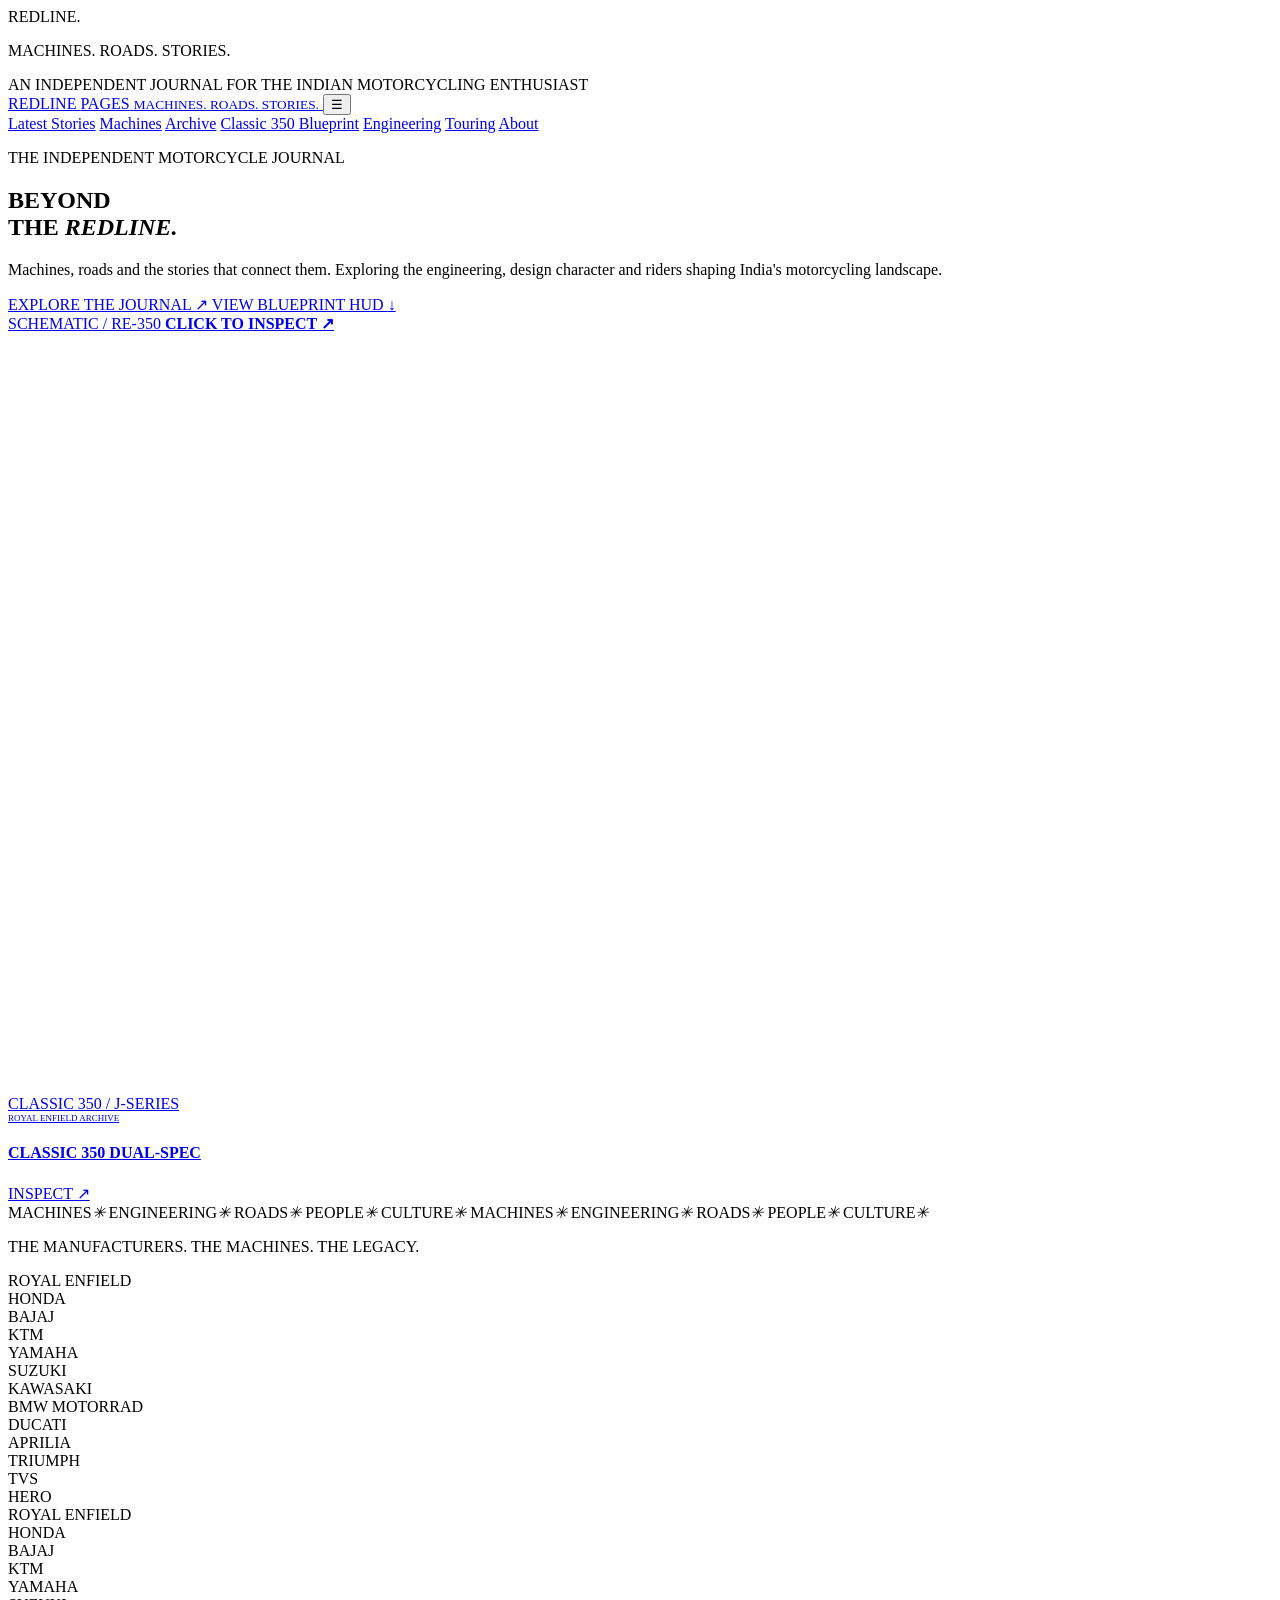
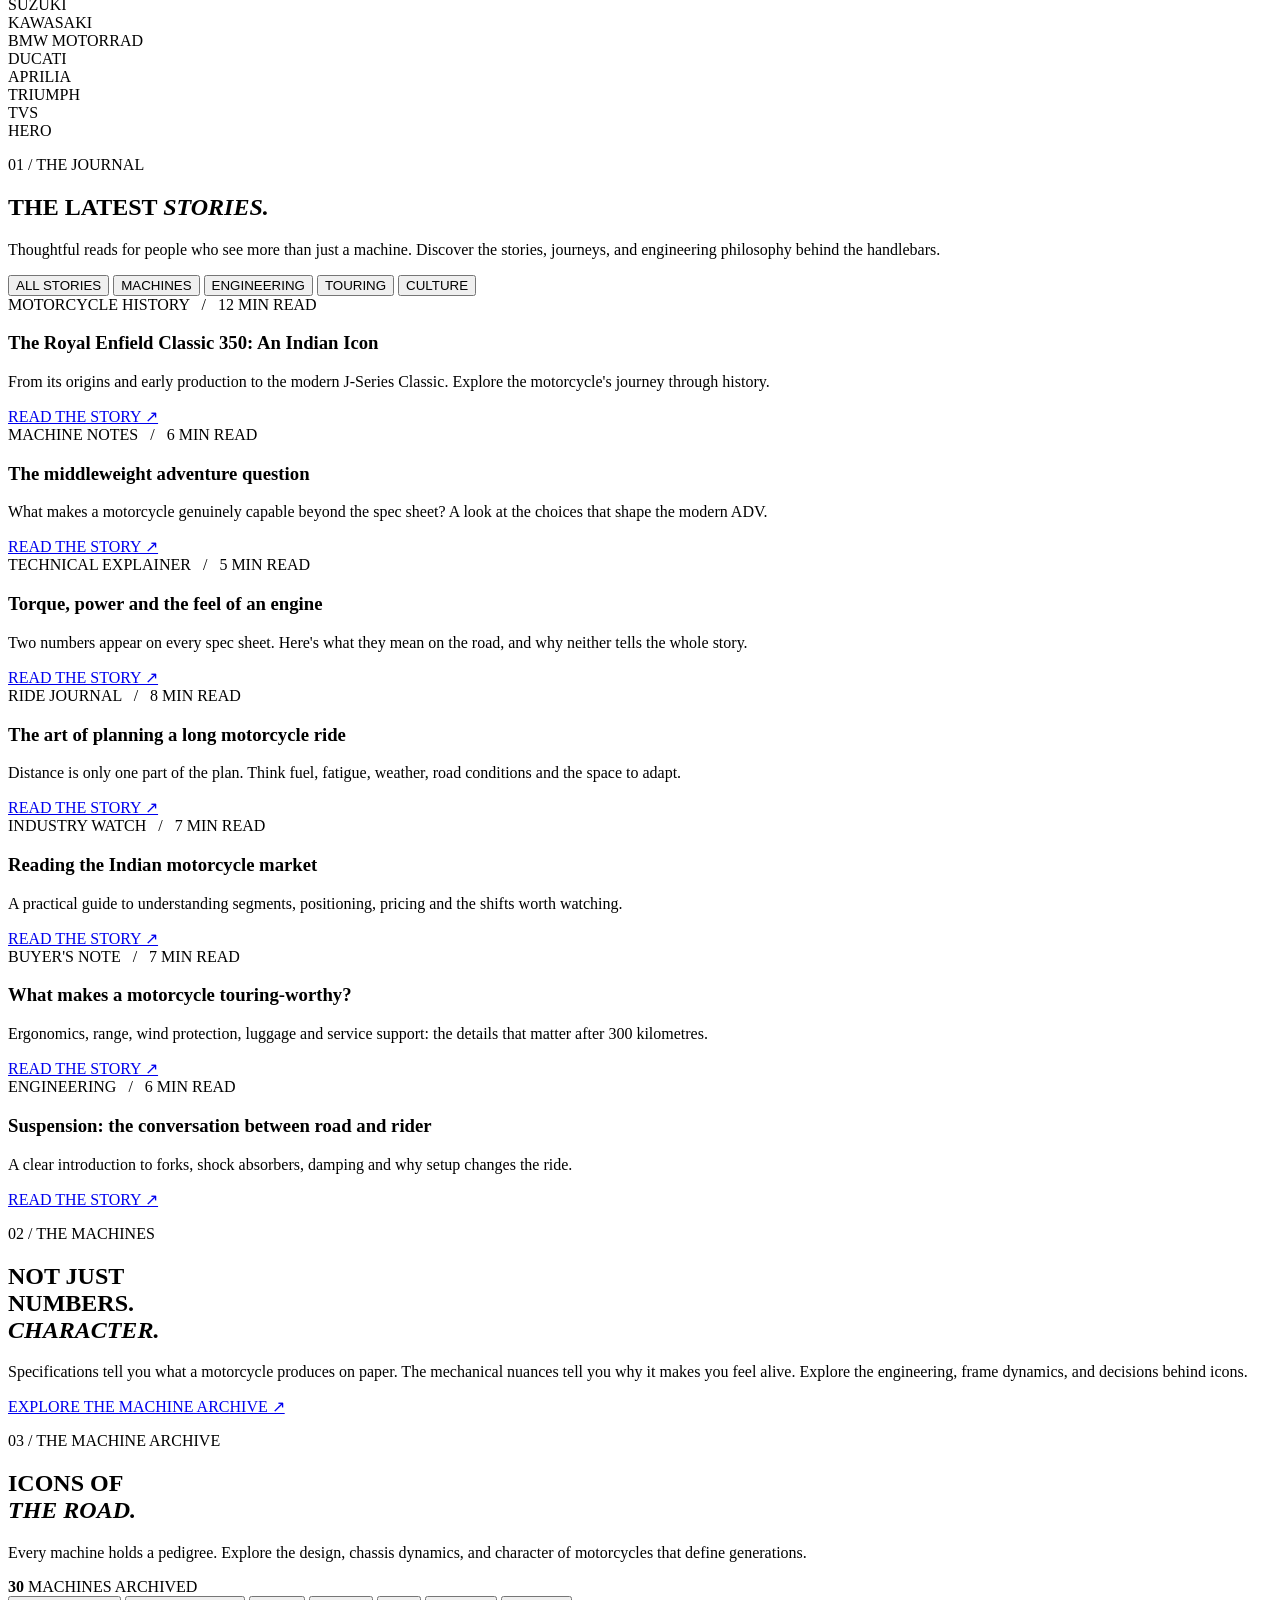
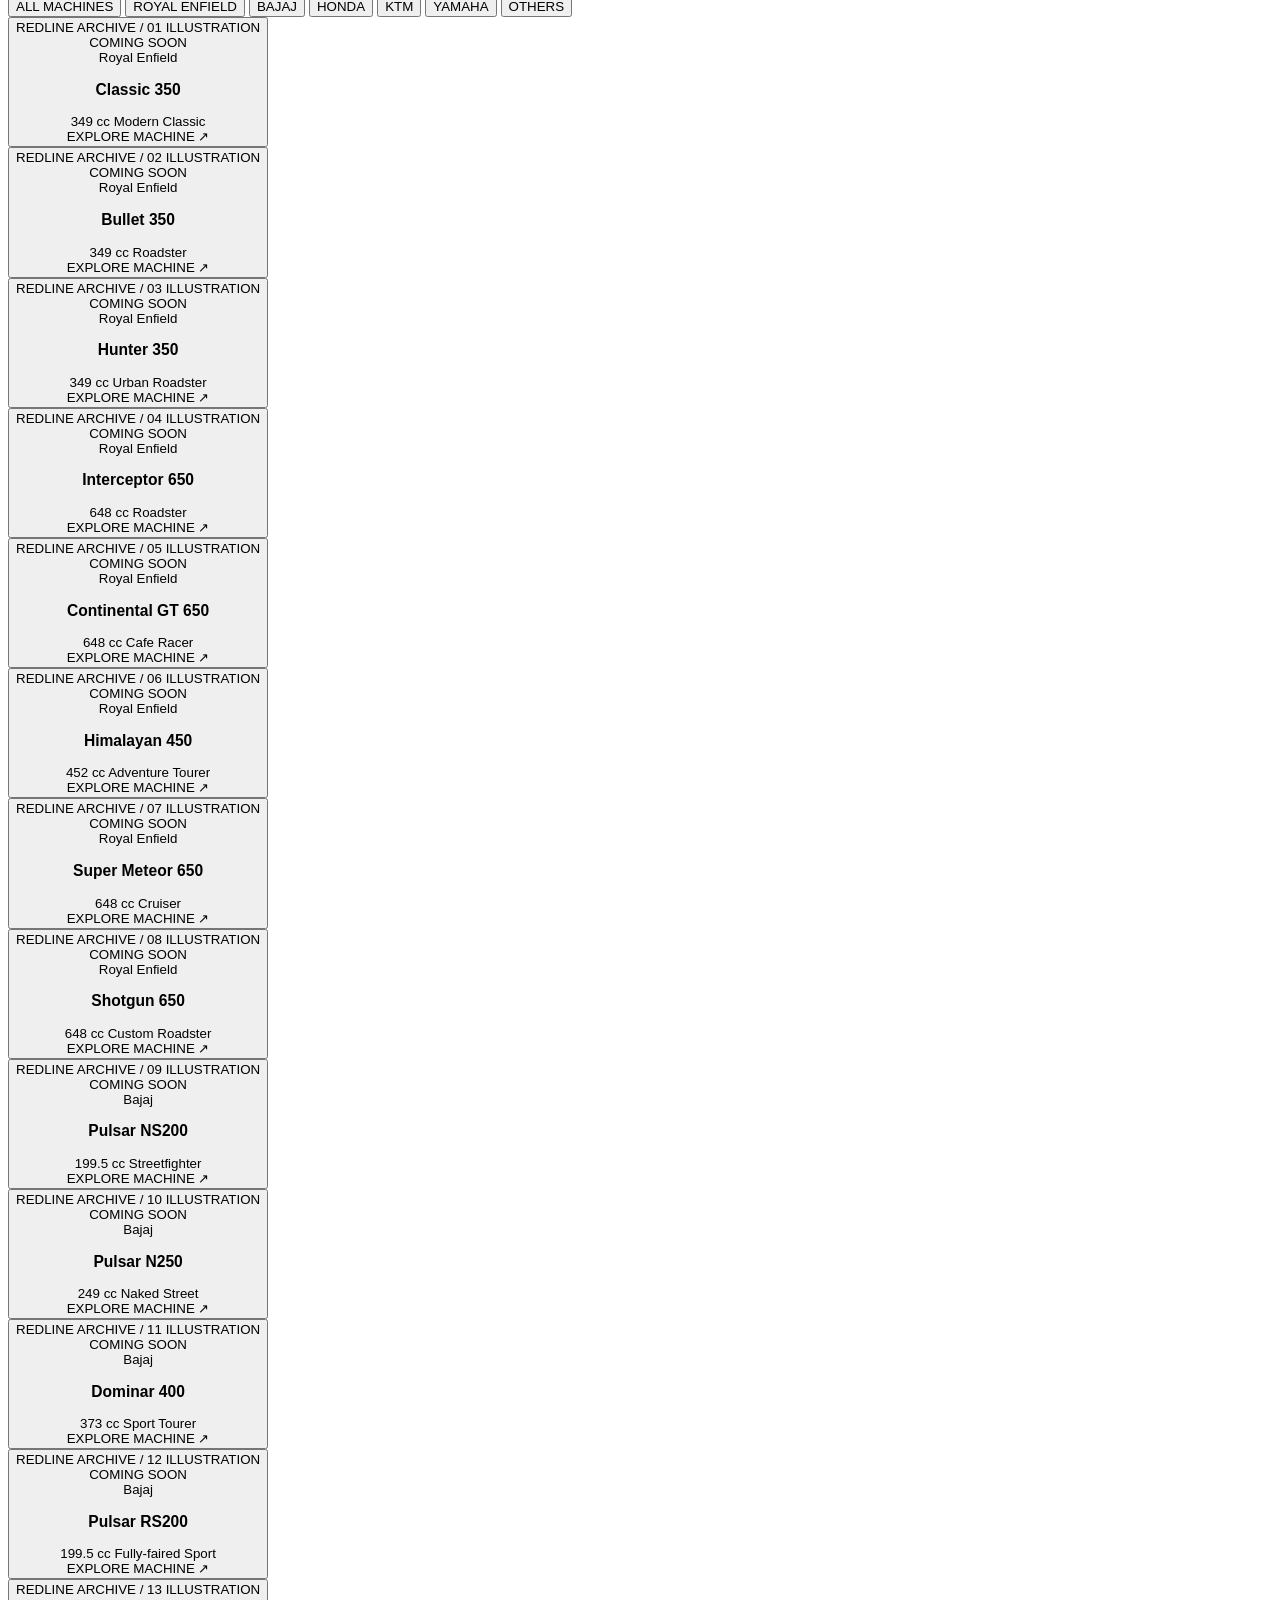
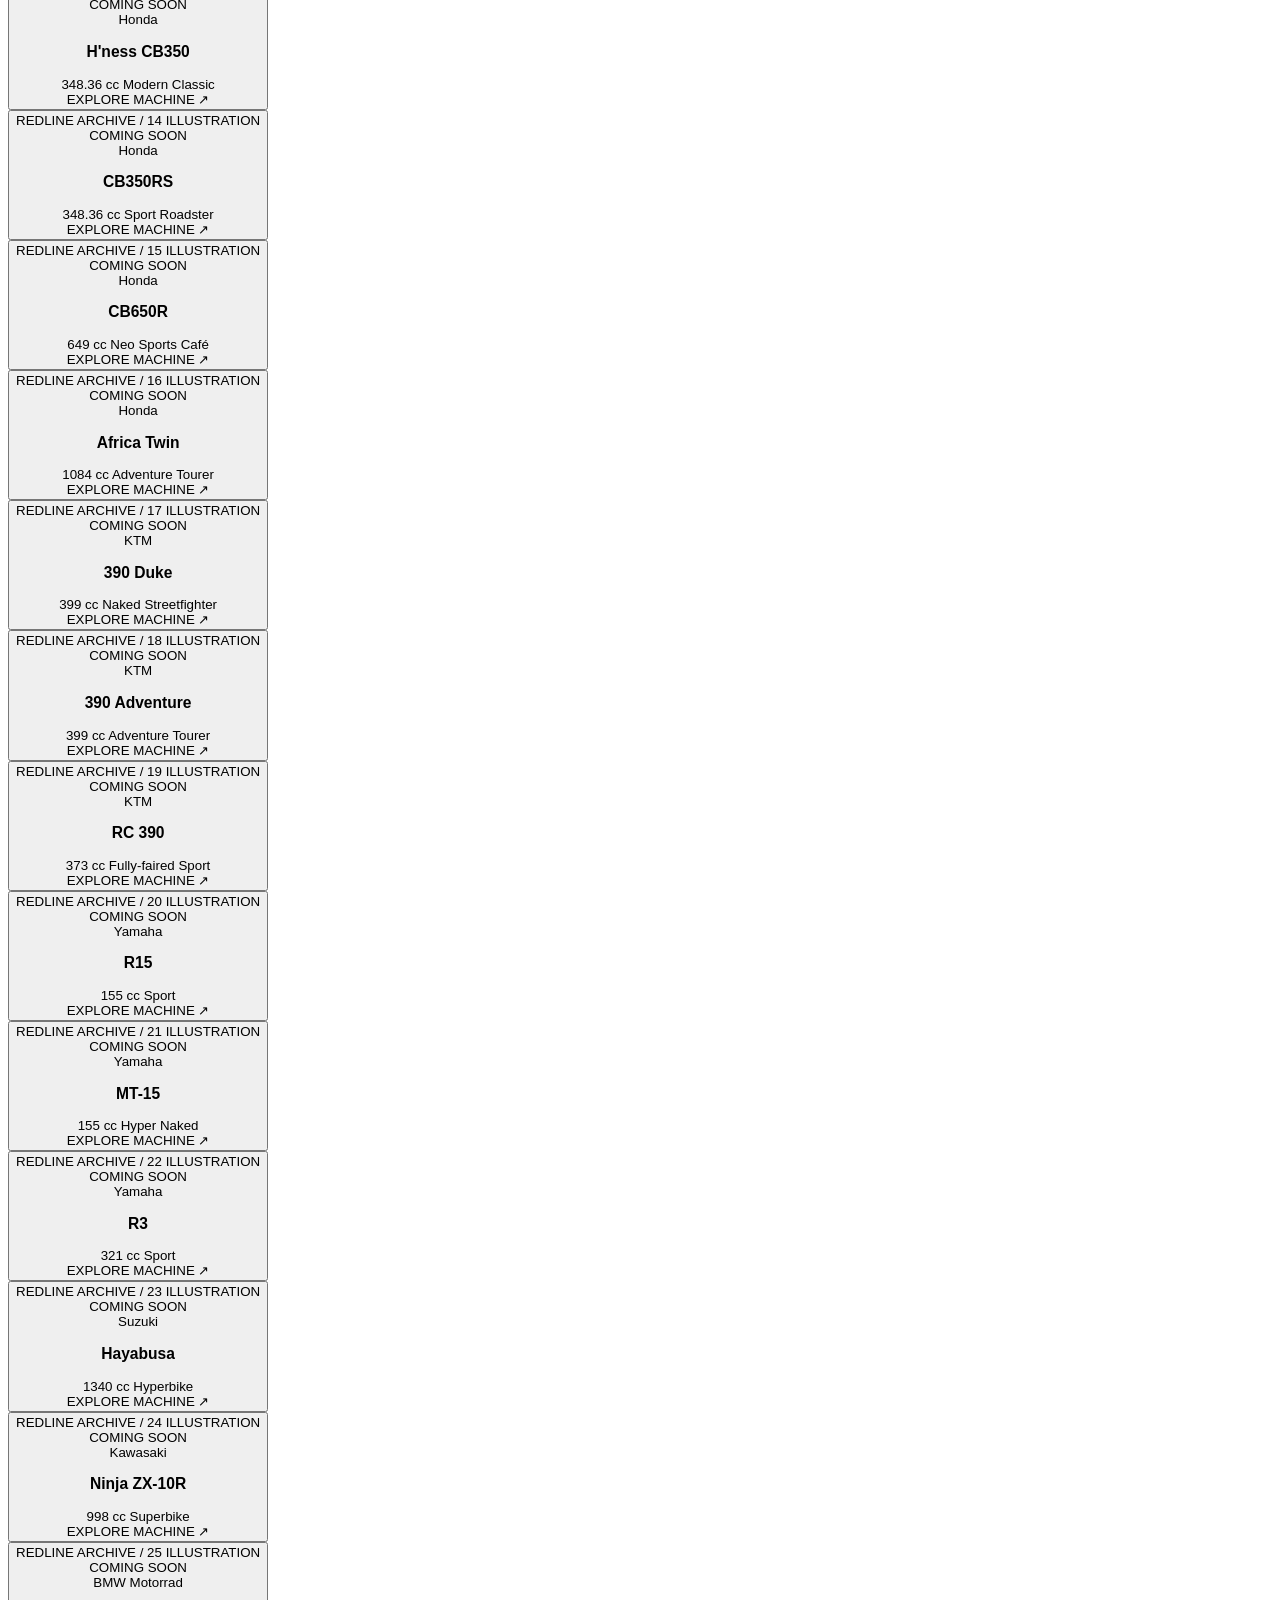
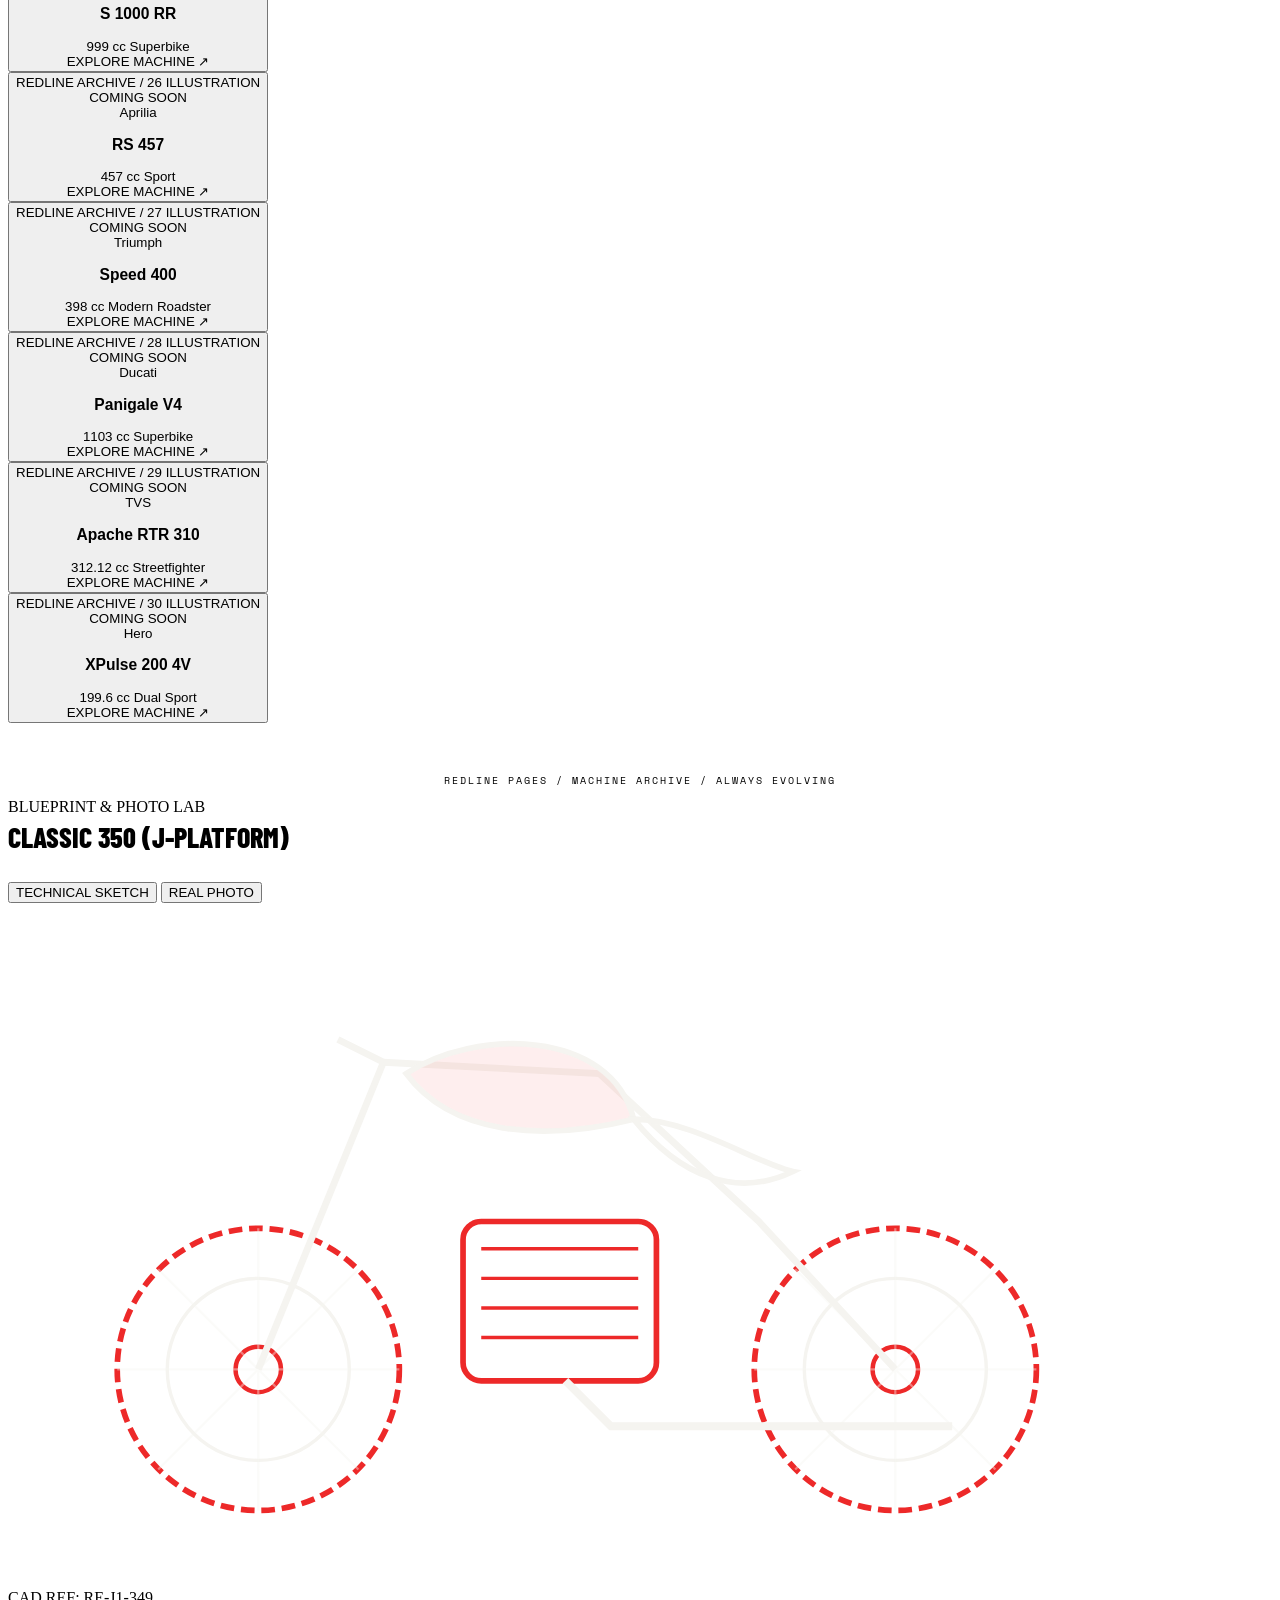
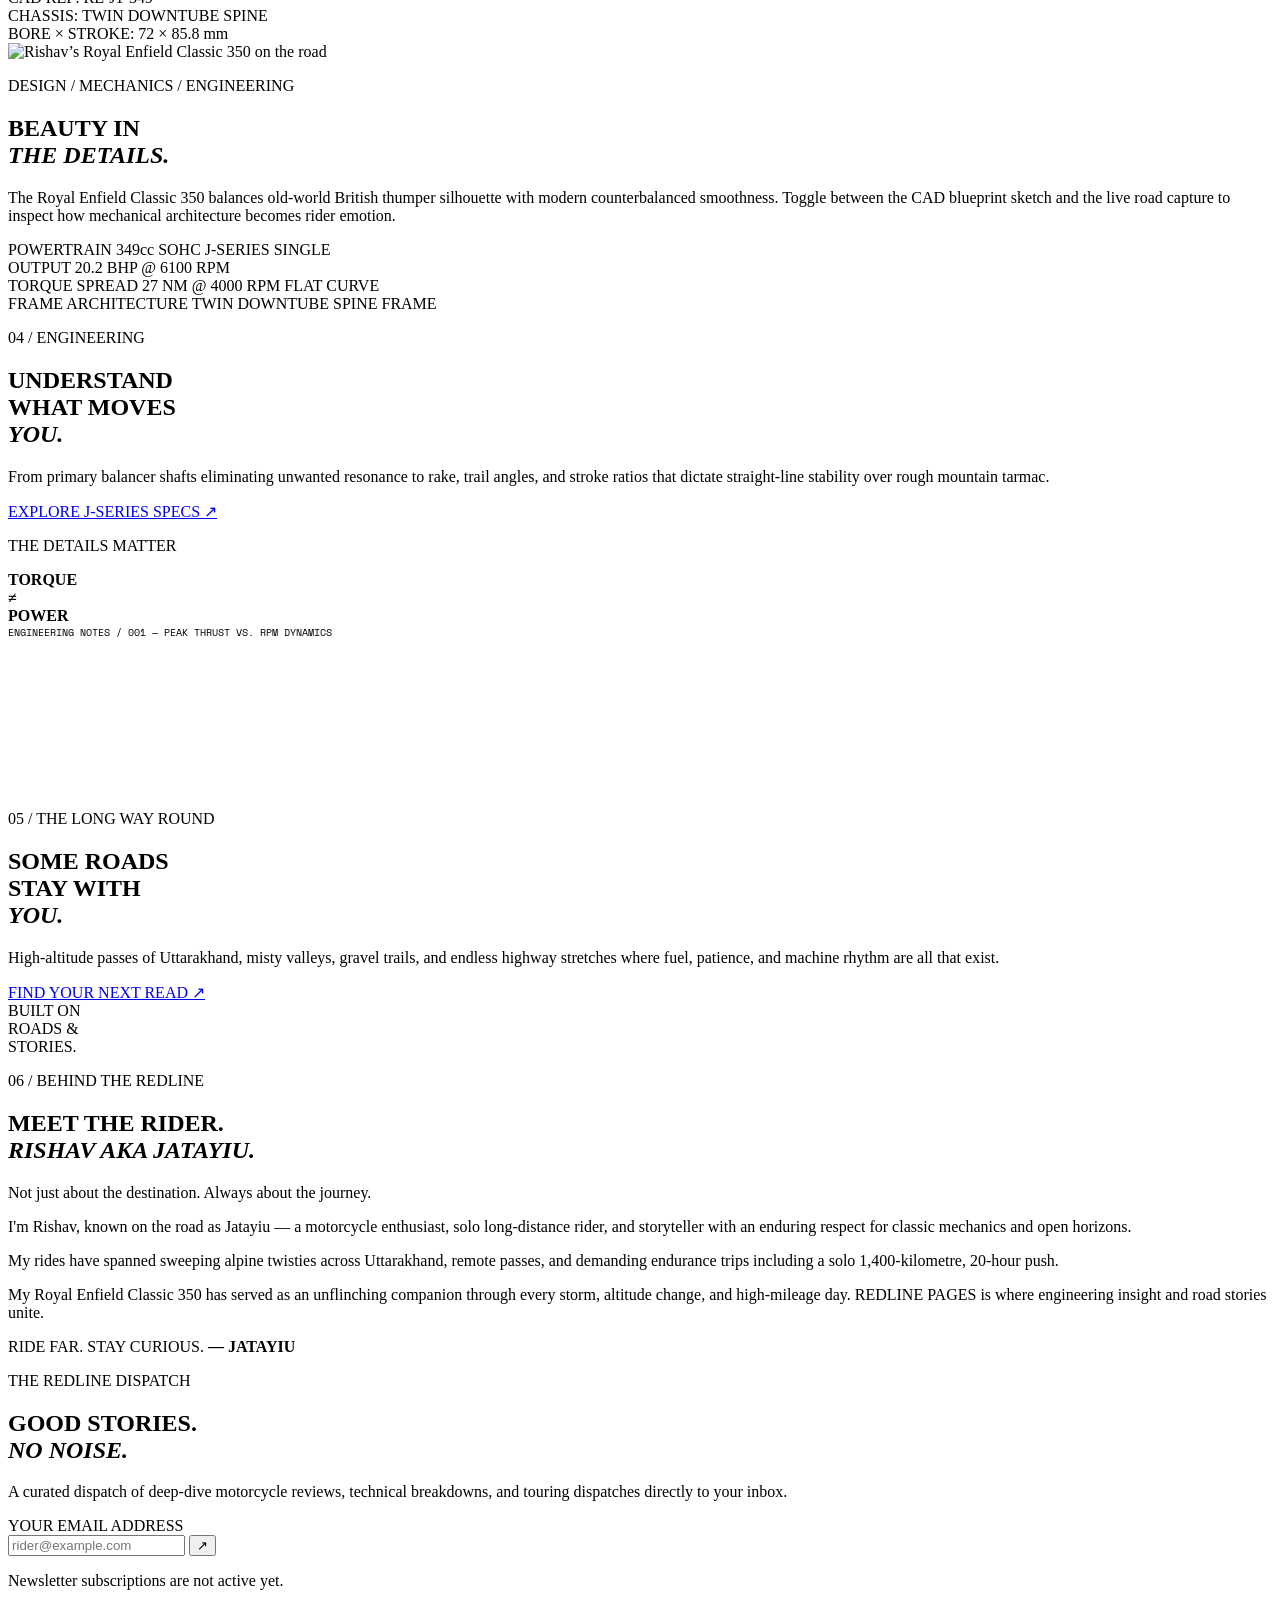
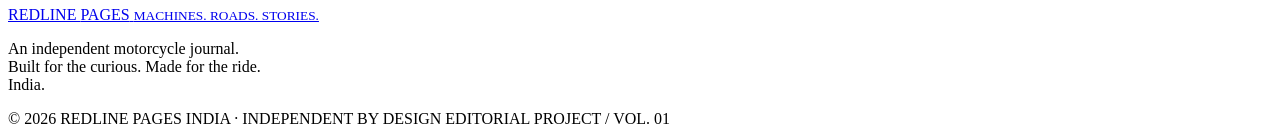
==== commit b3f36f4b: "Update index.html" ====
--- a/index.html
+++ b/index.html
@@ -5,6 +5,12 @@
 <meta name="viewport" content="width=device-width, initial-scale=1.0">
 <meta name="description" content="REDLINE PAGES — An independent journal exploring motorcycles, engineering, riding culture and the roads that connect them.">
 <meta name="theme-color" content="#101113">
+<meta name="robots" content="index,follow">
+<meta property="og:type" content="website">
+<meta property="og:title" content="REDLINE PAGES — Machines. Roads. Stories.">
+<meta property="og:description" content="An independent motorcycle journal exploring machines, engineering, riding culture and the roads that connect them.">
+<meta property="og:image" content="assets/classic-350-forest-stop.webp">
+<link rel="icon" type="image/svg+xml" href="assets/favicon.svg">
 
 <title>REDLINE PAGES — Machines. Roads. Stories.</title>
 
@@ -12,1285 +18,7 @@
 <link rel="preconnect" href="https://fonts.gstatic.com" crossorigin>
 <link href="https://fonts.googleapis.com/css2?family=Barlow+Condensed:ital,wght@0,500;0,700;0,800;0,900;1,800&family=DM+Sans:wght@400;500;600;700&family=Space+Mono:wght@400;700&display=swap" rel="stylesheet">
 
-<style>
-:root {
-  --red: #ed2929;
-  --black: #101113;
-  --surface: #17191c;
-  --surface-2: #202327;
-  --surface-3: #2a2e34;
-  --white: #f5f4f0;
-  --muted: #a4a5a8;
-  --line: rgba(255,255,255,.12);
-  --container: 1440px;
-}
-
-* {
-  margin: 0;
-  padding: 0;
-  box-sizing: border-box;
-}
-
-html {
-  scroll-behavior: smooth;
-  scroll-padding-top: 100px;
-}
-
-body {
-  background: var(--black);
-  color: var(--white);
-  font-family: 'DM Sans', sans-serif;
-  overflow-x: hidden;
-  line-height: 1.6;
-}
-
-a {
-  color: inherit;
-  text-decoration: none;
-}
-
-button, input {
-  font: inherit;
-}
-
-button {
-  cursor: pointer;
-}
-
-img {
-  display: block;
-  max-width: 100%;
-}
-
-::selection {
-  background: var(--red);
-  color: white;
-}
-
-.container {
-  width: min(var(--container), 90%);
-  margin-inline: auto;
-}
-
-.mono {
-  font-family: 'Space Mono', monospace;
-}
-
-.eyebrow {
-  color: var(--red);
-  font: 11px/1 'Space Mono', monospace;
-  letter-spacing: 2.5px;
-  text-transform: uppercase;
-}
-
-.section {
-  padding: 120px 0;
-}
-
-.section-title {
-  font: 800 clamp(48px, 6.5vw, 92px)/.92 'Barlow Condensed', sans-serif;
-  text-transform: uppercase;
-  letter-spacing: -1px;
-}
-
-.section-title em {
-  color: var(--red);
-  font-style: normal;
-}
-
-.section-description {
-  color: var(--muted);
-  max-width: 540px;
-  line-height: 1.85;
-  font-size: 15px;
-  margin-top: 22px;
-}
-
-.red-line {
-  width: 55px;
-  height: 3px;
-  background: var(--red);
-  margin: 22px 0;
-}
-
-/* LOADER */
-.loader {
-  position: fixed;
-  inset: 0;
-  z-index: 9999;
-  background: var(--black);
-  display: grid;
-  place-items: center;
-  animation: loaderHide .5s ease 1.2s forwards;
-}
-
-.loader-logo {
-  font: 900 clamp(55px, 12vw, 110px)/.9 'Barlow Condensed';
-  letter-spacing: -3px;
-}
-
-.loader-logo span { color: var(--red); }
-
-.loader p {
-  color: var(--muted);
-  font: 10px 'Space Mono';
-  letter-spacing: 4px;
-  margin-top: 20px;
-  text-align: center;
-}
-
-.loader-bar {
-  height: 2px;
-  width: 180px;
-  background: #2b2c2f;
-  margin: 20px auto;
-  overflow: hidden;
-}
-
-.loader-bar::after {
-  content: "";
-  display: block;
-  height: 100%;
-  width: 100%;
-  background: var(--red);
-  animation: loading 1.1s ease forwards;
-  transform: translateX(-100%);
-}
-
-@keyframes loading {
-  to { transform: translateX(0); }
-}
-
-@keyframes loaderHide {
-  to {
-    opacity: 0;
-    visibility: hidden;
-    pointer-events: none;
-  }
-}
-
-.progress {
-  position: fixed;
-  z-index: 2000;
-  top: 0;
-  left: 0;
-  width: 0;
-  height: 3px;
-  background: var(--red);
-}
-
-.announcement {
-  background: var(--red);
-  color: white;
-  text-align: center;
-  padding: 9px 15px;
-  font: 10px 'Space Mono', monospace;
-  letter-spacing: 2px;
-}
-
-/* HEADER */
-.header {
-  position: sticky;
-  top: 0;
-  z-index: 1000;
-  background: rgba(16,17,19,.94);
-  backdrop-filter: blur(16px);
-  border-bottom: 1px solid var(--line);
-}
-
-.header-inner {
-  min-height: 86px;
-  width: min(var(--container), 90%);
-  margin: auto;
-  display: flex;
-  align-items: center;
-  justify-content: space-between;
-  gap: 30px;
-}
-
-.logo {
-  flex-shrink: 0;
-  font: 900 35px/.85 'Barlow Condensed', sans-serif;
-  letter-spacing: -1px;
-}
-
-.logo span { color: var(--red); }
-
-.logo small {
-  display: block;
-  color: var(--muted);
-  font: 8px 'Space Mono', monospace;
-  letter-spacing: 2px;
-  margin-top: 6px;
-}
-
-.nav {
-  display: flex;
-  align-items: center;
-  gap: clamp(14px, 2vw, 28px);
-}
-
-.nav a {
-  font-size: 12px;
-  font-weight: 600;
-  color: #c2c2c2;
-  transition: color .2s;
-}
-
-.nav a:hover, .nav a.active { color: var(--red); }
-
-.menu-toggle {
-  display: none;
-  background: none;
-  border: 1px solid var(--line);
-  color: white;
-  padding: 8px 12px;
-  font-size: 18px;
-}
-
-/* HERO SECTION WITH RIGHT-SIDE SKETCH CARD */
-.hero {
-  min-height: 740px;
-  position: relative;
-  display: flex;
-  align-items: center;
-  overflow: hidden;
-  padding: 60px 0;
-  background: radial-gradient(circle at 80% 30%, rgba(237,41,41,0.08) 0%, transparent 60%);
-}
-
-.hero-bg {
-  position: absolute;
-  inset: 0;
-  z-index: -2;
-  background: url("https://images.unsplash.com/photo-1558981806-ec527fa84c39?auto=format&fit=crop&w=2200&q=80") center 60% / cover no-repeat;
-  filter: brightness(0.35) contrast(1.1);
-  transform: scale(1.04);
-  animation: heroZoom 16s ease-out forwards;
-}
-
-@keyframes heroZoom {
-  to { transform: scale(1); }
-}
-
-.hero::before {
-  content: "";
-  position: absolute;
-  inset: 0;
-  z-index: -1;
-  background: linear-gradient(90deg, rgba(16,17,19,0.98) 0%, rgba(16,17,19,0.85) 50%, rgba(16,17,19,0.7) 100%);
-}
-
-.hero-grid {
-  display: grid;
-  grid-template-columns: 1.15fr 0.85fr;
-  align-items: center;
-  gap: 50px;
-  width: 100%;
-}
-
-.hero-content {
-  animation: reveal 1s ease .2s both;
-}
-
-@keyframes reveal {
-  from { opacity: 0; transform: translateY(25px); }
-  to { opacity: 1; transform: translateY(0); }
-}
-
-.hero-kicker {
-  display: flex;
-  align-items: center;
-  gap: 12px;
-  color: #dedede;
-  font: 11px 'Space Mono', monospace;
-  letter-spacing: 2px;
-  margin-bottom: 28px;
-}
-
-.hero-kicker span {
-  height: 8px;
-  width: 8px;
-  border-radius: 50%;
-  background: var(--red);
-  box-shadow: 0 0 15px var(--red);
-}
-
-.hero h1 {
-  font: 900 clamp(75px, 9.5vw, 145px)/.82 'Barlow Condensed', sans-serif;
-  letter-spacing: -3px;
-  text-transform: uppercase;
-}
-
-.hero h1 em {
-  color: var(--red);
-  font-style: normal;
-}
-
-.hero-description {
-  color: #ccc;
-  font-size: 16px;
-  max-width: 480px;
-  line-height: 1.85;
-  margin-top: 30px;
-}
-
-.hero-actions {
-  display: flex;
-  align-items: center;
-  gap: 20px;
-  margin-top: 35px;
-  flex-wrap: wrap;
-}
-
-.button {
-  display: inline-flex;
-  align-items: center;
-  gap: 18px;
-  padding: 16px 26px;
-  font: 11px 'Space Mono', monospace;
-  letter-spacing: 1px;
-  transition: all .25s ease;
-  border: 1px solid transparent;
-}
-
-.button-red {
-  background: var(--red);
-  color: white;
-}
-
-.button-red:hover {
-  background: white;
-  color: var(--black);
-  transform: translateY(-2px);
-}
-
-.button-ghost {
-  border-color: var(--line);
-  color: var(--white);
-  background: rgba(255,255,255,0.03);
-}
-
-.button-ghost:hover {
-  border-color: var(--red);
-  color: var(--red);
-  transform: translateY(-2px);
-}
-
-/* HERO RIGHT SIDE TECHNICAL HUD */
-.hero-sketch-card {
-  position: relative;
-  background: linear-gradient(145deg, rgba(23,25,28,0.95), rgba(32,35,39,0.95));
-  border: 1px solid rgba(255,255,255,0.12);
-  padding: 24px;
-  box-shadow: 0 25px 50px -12px rgba(0,0,0,0.7);
-  backdrop-filter: blur(12px);
-  cursor: pointer;
-  transition: transform .35s, border-color .35s;
-  display: flex;
-  flex-direction: column;
-}
-
-.hero-sketch-card:hover {
-  transform: translateY(-6px);
-  border-color: var(--red);
-}
-
-.card-topbar {
-  display: flex;
-  justify-content: space-between;
-  align-items: center;
-  border-bottom: 1px solid var(--line);
-  padding-bottom: 12px;
-  font: 10px 'Space Mono', monospace;
-  color: var(--muted);
-}
-
-.card-topbar strong {
-  color: var(--red);
-  font-weight: 700;
-}
-
-.sketch-frame {
-  height: 250px;
-  position: relative;
-  margin: 18px 0;
-  display: flex;
-  align-items: center;
-  justify-content: center;
-  background: #111316 url("data:image/svg+xml,%3Csvg width='30' height='30' viewBox='0 0 30 30' xmlns='http://www.w3.org/2000/svg'%3E%3Cpath d='M0 0h30v30H0z' fill='none'/%3E%3Cpath d='M0 0h1v30H0zM0 0h30v1H0z' fill='%23ffffff' fill-opacity='0.03'/%3E%3C/svg%3E");
-  border: 1px solid rgba(255,255,255,0.06);
-  overflow: hidden;
-}
-
-.sketch-frame svg {
-  width: 90%;
-  height: 85%;
-  stroke: rgba(255,255,255,0.75);
-  transition: all .4s;
-}
-
-.hero-sketch-card:hover .sketch-frame svg {
-  stroke: var(--red);
-  transform: scale(1.05);
-}
-
-.blueprint-tag {
-  position: absolute;
-  bottom: 12px;
-  left: 12px;
-  background: rgba(16,17,19,0.9);
-  padding: 4px 8px;
-  font: 9px 'Space Mono', monospace;
-  color: var(--muted);
-  border-left: 2px solid var(--red);
-}
-
-.card-foot {
-  display: flex;
-  justify-content: space-between;
-  align-items: flex-end;
-  margin-top: 5px;
-}
-
-.card-foot h4 {
-  font: 800 24px/1 'Barlow Condensed';
-  letter-spacing: 0.5px;
-}
-
-.card-foot span {
-  font: 10px 'Space Mono';
-  color: var(--red);
-}
-
-/* TICKER */
-.ticker {
-  overflow: hidden;
-  padding: 22px 0;
-  border-top: 1px solid var(--line);
-  border-bottom: 1px solid var(--line);
-  background: #151619;
-}
-
-.ticker-track {
-  display: flex;
-  gap: 40px;
-  min-width: max-content;
-  animation: ticker 35s linear infinite;
-}
-
-.ticker-track span {
-  font: 700 24px 'Barlow Condensed', sans-serif;
-  letter-spacing: 2px;
-}
-
-.ticker-track i {
-  color: var(--red);
-  font-style: normal;
-}
-
-@keyframes ticker {
-  to { transform: translateX(-50%); }
-}
-
-/* BRANDS */
-.brands {
-  padding: 45px 0;
-  background: #131417;
-  border-bottom: 1px solid var(--line);
-  overflow: hidden;
-}
-
-.brand-heading {
-  text-align: center;
-  margin-bottom: 24px;
-}
-
-.brand-heading p {
-  font: 10px 'Space Mono', monospace;
-  color: var(--muted);
-  letter-spacing: 3px;
-}
-
-.brand-track {
-  display: flex;
-  width: max-content;
-  animation: brandMove 45s linear infinite;
-}
-
-.brand-track:hover { animation-play-state: paused; }
-
-.brand-item {
-  font: 800 28px 'Barlow Condensed', sans-serif;
-  color: #6a6c70;
-  padding: 6px 32px;
-  white-space: nowrap;
-  border-right: 1px solid var(--line);
-  transition: color .2s;
-}
-
-.brand-item:hover { color: white; }
-.brand-item span { color: var(--red); }
-
-@keyframes brandMove {
-  to { transform: translateX(-50%); }
-}
-
-/* LATEST STORIES */
-.latest { background: var(--black); }
-
-.section-heading {
-  display: flex;
-  justify-content: space-between;
-  align-items: flex-end;
-  gap: 30px;
-  margin-bottom: 40px;
-}
-
-.filters {
-  display: flex;
-  flex-wrap: wrap;
-  gap: 10px;
-  margin-bottom: 35px;
-}
-
-.filter {
-  padding: 10px 18px;
-  color: #aaa;
-  background: transparent;
-  border: 1px solid var(--line);
-  font: 10px 'Space Mono', monospace;
-  transition: .25s;
-}
-
-.filter:hover, .filter.active {
-  background: var(--red);
-  border-color: var(--red);
-  color: white;
-}
-
-.story-grid {
-  display: grid;
-  grid-template-columns: repeat(3, minmax(0,1fr));
-  gap: 28px;
-}
-
-.story-card {
-  background: var(--surface);
-  border: 1px solid var(--line);
-  overflow: hidden;
-  transition: transform .3s, border-color .3s;
-  display: flex;
-  flex-direction: column;
-}
-
-.story-card:hover {
-  transform: translateY(-6px);
-  border-color: var(--red);
-}
-
-.story-card-img {
-  width: 100%;
-  height: 240px;
-  object-fit: cover;
-  transition: transform .5s;
-}
-
-.story-card:hover .story-card-img {
-  transform: scale(1.05);
-}
-
-.story-card-content {
-  padding: 24px;
-  flex-grow: 1;
-  display: flex;
-  flex-direction: column;
-}
-
-.story-card-content h3 {
-  font: 700 28px/1.05 'Barlow Condensed';
-  margin: 12px 0;
-  text-transform: uppercase;
-}
-
-.story-card-content p {
-  font-size: 13.5px;
-  color: var(--muted);
-  line-height: 1.75;
-  margin-bottom: 18px;
-}
-
-.story-card-content a {
-  margin-top: auto;
-  color: var(--red);
-  font: 10px 'Space Mono', monospace;
-  display: inline-flex;
-  align-items: center;
-  gap: 6px;
-}
-
-/* MACHINE FEATURE */
-.feature {
-  min-height: 580px;
-  position: relative;
-  display: flex;
-  align-items: center;
-  overflow: hidden;
-}
-
-.feature-image {
-  position: absolute;
-  inset: 0;
-  background: url("https://images.unsplash.com/photo-1568772585407-9361f9bf3a87?auto=format&fit=crop&w=2200&q=85") center/cover no-repeat;
-  transition: transform 1s;
-}
-
-.feature:hover .feature-image { transform: scale(1.04); }
-
-.feature::after {
-  content: "";
-  position: absolute;
-  inset: 0;
-  background: linear-gradient(90deg, rgba(10,11,13,.96), rgba(10,11,13,.4));
-}
-
-.feature-content {
-  width: min(var(--container),90%);
-  margin: auto;
-  position: relative;
-  z-index: 2;
-}
-
-.feature-content h2 {
-  font: 800 clamp(55px, 8vw, 110px)/.9 'Barlow Condensed';
-  text-transform: uppercase;
-  margin-top: 20px;
-}
-
-.feature-content h2 em { color: var(--red); font-style: normal; }
-
-.feature-content p {
-  max-width: 480px;
-  color: #ccc;
-  line-height: 1.85;
-  margin-top: 20px;
-}
-
-/* ARCHIVE */
-.archive { background: #0c0d0f; }
-
-.archive-header {
-  display: flex;
-  justify-content: space-between;
-  align-items: flex-end;
-  gap: 30px;
-  margin-bottom: 45px;
-}
-
-.archive-counter {
-  text-align: right;
-  color: var(--muted);
-  font: 10px 'Space Mono', monospace;
-  letter-spacing: 2px;
-}
-
-.archive-counter strong {
-  display: block;
-  color: var(--red);
-  font: 800 65px 'Barlow Condensed';
-  line-height: 1;
-}
-
-.archive-filters {
-  display: flex;
-  gap: 8px;
-  flex-wrap: wrap;
-  margin-bottom: 35px;
-}
-
-.archive-filter {
-  border: 1px solid var(--line);
-  background: transparent;
-  color: #bbb;
-  padding: 10px 16px;
-  font: 10px 'Space Mono', monospace;
-  transition: .2s;
-}
-
-.archive-filter:hover, .archive-filter.active {
-  background: var(--red);
-  color: white;
-  border-color: var(--red);
-}
-
-.machine-grid {
-  display: grid;
-  grid-template-columns: repeat(3, minmax(0,1fr));
-  gap: 24px;
-}
-
-.machine-card {
-  position: relative;
-  overflow: hidden;
-  background: var(--surface);
-  border: 1px solid rgba(255,255,255,.08);
-  cursor: pointer;
-  transition: transform .3s, border-color .3s;
-}
-
-.machine-card:hover {
-  transform: translateY(-6px);
-  border-color: var(--red);
-}
-
-.machine-art {
-  height: 250px;
-  position: relative;
-  background: #141619;
-  display: flex;
-  align-items: center;
-  justify-content: center;
-  overflow: hidden;
-  border-bottom: 1px solid var(--line);
-}
-
-.machine-art img {
-  width: 100%;
-  height: 100%;
-  object-fit: cover;
-  filter: grayscale(1) contrast(1.1);
-  transition: transform .5s, filter .5s;
-}
-
-.machine-card:hover .machine-art img {
-  transform: scale(1.06);
-  filter: grayscale(0.2);
-}
-
-.machine-placeholder {
-  position: absolute;
-  text-align: center;
-  color: #555;
-  font: 10px 'Space Mono', monospace;
-  padding: 20px;
-  pointer-events: none;
-}
-
-.machine-info { padding: 22px; }
-
-.machine-brand {
-  color: var(--red);
-  font: 10px 'Space Mono', monospace;
-  letter-spacing: 2px;
-  text-transform: uppercase;
-}
-
-.machine-name {
-  font: 800 32px/.95 'Barlow Condensed';
-  text-transform: uppercase;
-  margin: 10px 0 16px;
-}
-
-.machine-meta {
-  border-top: 1px solid var(--line);
-  padding-top: 12px;
-  display: flex;
-  justify-content: space-between;
-  gap: 10px;
-  color: #aaa;
-  font: 9px 'Space Mono', monospace;
-}
-
-.machine-arrow {
-  position: absolute;
-  top: 15px;
-  right: 15px;
-  background: var(--red);
-  padding: 7px 11px;
-  z-index: 3;
-  color: white;
-  opacity: 0;
-  transition: .25s;
-}
-
-.machine-card:hover .machine-arrow { opacity: 1; }
-
-/* DIALOG */
-.machine-dialog {
-  width: min(850px, 92vw);
-  max-height: 88vh;
-  margin: auto;
-  padding: 0;
-  background: #17191c;
-  color: white;
-  border: 1px solid var(--line);
-}
-
-.machine-dialog::backdrop {
-  background: rgba(0,0,0,.85);
-  backdrop-filter: blur(8px);
-}
-
-.dialog-inner { padding: clamp(24px, 5vw, 45px); }
-
-.dialog-close {
-  float: right;
-  border: 0;
-  background: var(--red);
-  color: white;
-  padding: 10px 15px;
-  font-weight: 700;
-}
-
-.dialog-title {
-  clear: both;
-  font: 900 clamp(42px, 8vw, 80px)/.9 'Barlow Condensed';
-  text-transform: uppercase;
-  margin: 24px 0;
-}
-
-.dialog-title em { color: var(--red); font-style: normal; }
-
-.dialog-image {
-  width: 100%;
-  height: 340px;
-  object-fit: cover;
-  background: #141619;
-  border: 1px solid var(--line);
-}
-
-.dialog-details {
-  display: grid;
-  grid-template-columns: repeat(3, 1fr);
-  gap: 12px;
-  margin-top: 22px;
-}
-
-.dialog-detail {
-  background: #202327;
-  padding: 16px;
-  border-left: 2px solid var(--red);
-}
-
-.dialog-detail small {
-  display: block;
-  color: var(--muted);
-  font: 9px 'Space Mono', monospace;
-  margin-bottom: 8px;
-}
-
-.dialog-detail strong {
-  font: 700 20px 'Barlow Condensed';
-}
-
-.dialog-description {
-  color: #bbb;
-  line-height: 1.85;
-  margin-top: 24px;
-  font-size: 14.5px;
-}
-
-/* ENGINEERING & DUAL-VIEW BLUEPRINT SECTION */
-.engineering { background: var(--surface); }
-
-.engineering-layout {
-  display: grid;
-  grid-template-columns: 1fr 1fr;
-  align-items: center;
-  gap: 60px;
-}
-
-.technical-box {
-  border: 1px solid var(--line);
-  padding: 45px;
-  position: relative;
-  background: linear-gradient(rgba(255,255,255,.02) 1px, transparent 1px),
-              linear-gradient(90deg, rgba(255,255,255,.02) 1px, transparent 1px);
-  background-size: 30px 30px;
-}
-
-.technical-box strong {
-  display: block;
-  font: 900 clamp(65px, 10vw, 130px)/.85 'Barlow Condensed';
-  margin: 28px 0;
-}
-
-.technical-box strong span { color: var(--red); }
-
-/* DUAL VIEW CLASSIC 350 SHOWCASE */
-.blueprint-section {
-  background: #111215;
-  border-top: 1px solid var(--line);
-  border-bottom: 1px solid var(--line);
-}
-
-.blueprint-layout {
-  display: grid;
-  grid-template-columns: 1.15fr 0.85fr;
-  gap: 50px;
-  align-items: center;
-}
-
-.viewer-container {
-  background: #181a1e;
-  border: 1px solid var(--line);
-  position: relative;
-  padding: 24px;
-}
-
-.viewer-header {
-  display: flex;
-  justify-content: space-between;
-  align-items: center;
-  margin-bottom: 20px;
-  padding-bottom: 15px;
-  border-bottom: 1px solid var(--line);
-}
-
-.view-toggle-btns {
-  display: flex;
-  gap: 8px;
-}
-
-.toggle-btn {
-  padding: 7px 14px;
-  font: 10px 'Space Mono', monospace;
-  background: transparent;
-  color: #aaa;
-  border: 1px solid var(--line);
-  transition: all .2s;
-}
-
-.toggle-btn.active {
-  background: var(--red);
-  color: white;
-  border-color: var(--red);
-}
-
-.viewer-screen {
-  height: 380px;
-  position: relative;
-  overflow: hidden;
-  display: flex;
-  align-items: center;
-  justify-content: center;
-  background: #0f1012;
-  border: 1px solid rgba(255,255,255,0.06);
-}
-
-.view-layer {
-  position: absolute;
-  inset: 0;
-  display: flex;
-  align-items: center;
-  justify-content: center;
-  opacity: 0;
-  transition: opacity .4s ease;
-  pointer-events: none;
-}
-
-.view-layer.active {
-  opacity: 1;
-  pointer-events: auto;
-}
-
-.view-layer img {
-  width: 100%;
-  height: 100%;
-  object-fit: cover;
-}
-
-.view-layer svg {
-  width: 90%;
-  height: 90%;
-  stroke: var(--red);
-}
-
-.blueprint-annotations {
-  position: absolute;
-  top: 15px;
-  left: 15px;
-  font: 9px 'Space Mono', monospace;
-  color: var(--muted);
-  line-height: 1.8;
-}
-
-.spec-list {
-  border-top: 1px solid var(--line);
-  margin-top: 25px;
-}
-
-.spec-row {
-  display: flex;
-  justify-content: space-between;
-  gap: 15px;
-  padding: 16px 0;
-  border-bottom: 1px solid var(--line);
-  font: 10px 'Space Mono', monospace;
-}
-
-.spec-row span:last-child {
-  color: var(--red);
-  text-align: right;
-}
-
-/* TOURING */
-.touring {
-  min-height: 600px;
-  position: relative;
-  display: flex;
-  align-items: center;
-  overflow: hidden;
-}
-
-.touring-image {
-  position: absolute;
-  inset: 0;
-  background: url("https://images.unsplash.com/photo-1464822759023-fed622ff2c3b?auto=format&fit=crop&w=2200&q=90") center / cover no-repeat;
-}
-
-.touring::after {
-  content: "";
-  position: absolute;
-  inset: 0;
-  background: linear-gradient(90deg, rgba(10,11,13,.95), rgba(10,11,13,.35));
-}
-
-.touring-content {
-  width: min(var(--container), 90%);
-  margin: auto;
-  position: relative;
-  z-index: 2;
-}
-
-.touring-content h2 {
-  font: 900 clamp(65px, 9.5vw, 125px)/.85 'Barlow Condensed';
-  text-transform: uppercase;
-  margin-top: 20px;
-}
-
-.touring-content h2 em { color: var(--red); font-style: normal; }
-
-.touring-content p {
-  color: #ddd;
-  max-width: 460px;
-  margin-top: 22px;
-  line-height: 1.85;
-}
-
-/* RIDER PROFILE */
-.rider { background: var(--surface); }
-
-.rider-layout {
-  display: grid;
-  grid-template-columns: .9fr 1.1fr;
-  gap: 70px;
-  align-items: center;
-}
-
-.rider-image {
-  min-height: 520px;
-  position: relative;
-  background: linear-gradient(0deg, rgba(0,0,0,.7), transparent 55%),
-              url("https://images.unsplash.com/photo-1558981806-ec527fa84c39?auto=format&fit=crop&w=1000&q=85") center / cover;
-  border: 1px solid var(--line);
-}
-
-.rider-image::after {
-  content: "350";
-  position: absolute;
-  bottom: 15px;
-  left: 20px;
-  font: 900 130px/.8 'Barlow Condensed';
-  color: rgba(255,255,255,.15);
-}
-
-.rider-stamp {
-  position: absolute;
-  top: 20px;
-  right: 20px;
-  padding: 14px 18px;
-  background: var(--red);
-  font: 11px 'Space Mono', monospace;
-  line-height: 1.6;
-}
-
-.rider-copy h2 {
-  font: 800 clamp(44px, 5.5vw, 70px)/.95 'Barlow Condensed';
-  margin: 18px 0 22px;
-}
-
-.rider-copy h2 em { color: var(--red); font-style: normal; }
-
-.rider-copy p {
-  color: #bcbec0;
-  font-size: 14px;
-  line-height: 1.9;
-  margin-bottom: 16px;
-}
-
-.rider-intro {
-  font-size: 17px !important;
-  color: white !important;
-}
-
-.signature {
-  border-top: 1px solid var(--line);
-  padding-top: 20px;
-  margin-top: 30px;
-  display: flex;
-  justify-content: space-between;
-  gap: 20px;
-  font: 10px 'Space Mono', monospace;
-}
-
-.signature strong { color: var(--red); }
-
-/* NEWSLETTER */
-.newsletter { background: #111315; }
-
-.newsletter-layout {
-  display: grid;
-  grid-template-columns: 1fr 1fr;
-  gap: 60px;
-  align-items: center;
-}
-
-.newsletter h2 {
-  font: 800 clamp(50px, 7vw, 85px)/.9 'Barlow Condensed';
-  margin-top: 18px;
-}
-
-.newsletter h2 em { color: var(--red); font-style: normal; }
-
-.newsletter p {
-  color: var(--muted);
-  margin-top: 18px;
-  max-width: 440px;
-  line-height: 1.8;
-}
-
-.newsletter-form label {
-  display: block;
-  font: 10px 'Space Mono', monospace;
-  margin-bottom: 15px;
-}
-
-.email-row {
-  display: flex;
-  border-bottom: 1px solid #555;
-}
-
-.email-row input {
-  flex: 1;
-  min-width: 0;
-  padding: 16px 5px;
-  color: white;
-  background: transparent;
-  border: 0;
-  outline: none;
-}
-
-.email-row button {
-  background: var(--red);
-  color: white;
-  border: 0;
-  padding: 0 22px;
-  font-size: 20px;
-}
-
-.form-message {
-  font-size: 11px !important;
-  margin-top: 10px;
-  color: var(--muted);
-}
-
-/* FOOTER */
-.footer {
-  background: #090a0b;
-  padding: 60px 0 25px;
-}
-
-.footer-top {
-  display: flex;
-  justify-content: space-between;
-  align-items: flex-start;
-  gap: 40px;
-  padding-bottom: 55px;
-}
-
-.footer-description {
-  color: var(--muted);
-  font-size: 13px;
-  line-height: 1.8;
-}
-
-.footer-bottom {
-  border-top: 1px solid var(--line);
-  padding-top: 22px;
-  display: flex;
-  justify-content: space-between;
-  flex-wrap: wrap;
-  gap: 15px;
-  color: #777;
-  font: 9px 'Space Mono', monospace;
-  letter-spacing: 1px;
-}
-
-/* REVEAL */
-.reveal {
-  opacity: 0;
-  transform: translateY(22px);
-  transition: opacity .7s, transform .7s;
-}
-
-.reveal.visible {
-  opacity: 1;
-  transform: translateY(0);
-}
-
-/* RESPONSIVENESS */
-@media(max-width:1050px) {
-  .hero-grid,
-  .blueprint-layout,
-  .rider-layout,
-  .engineering-layout,
-  .newsletter-layout {
-    grid-template-columns: 1fr;
-    gap: 40px;
-  }
-  .machine-grid,
-  .story-grid {
-    grid-template-columns: repeat(2, minmax(0,1fr));
-  }
-}
-
-@media(max-width:760px) {
-  .menu-toggle { display: block; }
-  .nav {
-    display: none;
-    position: absolute;
-    top: 86px;
-    left: 0;
-    width: 100%;
-    padding: 25px 5%;
-    background: #141619;
-    border-bottom: 1px solid var(--line);
-    flex-direction: column;
-    align-items: stretch;
-  }
-  .nav.open { display: flex; }
-  .nav a {
-    padding: 12px 0;
-    border-bottom: 1px solid var(--line);
-  }
-  .machine-grid,
-  .story-grid {
-    grid-template-columns: 1fr;
-  }
-  .dialog-details { grid-template-columns: 1fr; }
-}
-</style>
+<link rel="stylesheet" href="style.css">
 </head>
 
 <body>
@@ -1585,7 +313,7 @@
 
         <!-- Real Photo View -->
         <div class="view-layer" id="layer-photo">
-          <img src="https://images.unsplash.com/photo-1558981806-ec527fa84c39?auto=format&fit=crop&w=1200&q=85" alt="Royal Enfield Classic 350 on road">
+          <img src="assets/classic-350-detail.webp" alt="Rishav’s Royal Enfield Classic 350 on the road" loading="lazy">
         </div>
       </div>
     </div>
@@ -1648,6 +376,9 @@
 <!-- TOURING -->
 <section class="touring" id="touring">
   <div class="touring-image"></div>
+  <video class="touring-video" autoplay muted loop playsinline preload="metadata" poster="assets/himalayan-peak-landscape.webp" aria-hidden="true">
+    <source src="assets/classic-350-mountain-detail.mp4" type="video/mp4">
+  </video>
   <div class="touring-content">
     <p class="eyebrow">05 / THE LONG WAY ROUND</p>
     <h2>SOME ROADS<br>STAY WITH<br><em>YOU.</em></h2>
@@ -1761,249 +492,7 @@
   </div>
 </footer>
 
-<script>
-/* STORIES DATABASE */
-const stories = [
-  {
-    category: "Machines",
-    title: "The Anatomy of the Thumper: Why Single Cylinders Endure",
-    desc: "From British singles to modern counterbalanced motors, the low-end mechanical rhythm of a big single has a character multi-cylinders simply cannot replicate.",
-    img: "https://images.unsplash.com/photo-1558981806-ec527fa84c39?auto=format&fit=crop&w=800&q=80",
-    link: "#blueprint"
-  },
-  {
-    category: "Touring",
-    title: "1,400 Kilometres in 20 Hours: Lessons from Saddle Time",
-    desc: "Pushing limits across the northern plains and into the mountains. When exhaustion sets in, physical rhythm and focus take over.",
-    img: "https://images.unsplash.com/photo-1464822759023-fed622ff2c3b?auto=format&fit=crop&w=800&q=80",
-    link: "#touring"
-  },
-  {
-    category: "Engineering",
-    title: "Torque Over Horsepower: Real World Usability in the Hills",
-    desc: "Why dyno sheets mislead, and why low-down torque spread between 2,500 and 4,000 RPM matters more on mountain hairpins than top-end speed.",
-    img: "https://images.unsplash.com/photo-1568772585407-9361f9bf3a87?auto=format&fit=crop&w=800&q=80",
-    link: "#engineering"
-  },
-  {
-    category: "Culture",
-    title: "Wrenching as Meditation: Maintaining What You Ride",
-    desc: "Understanding valve tappets, drive chain slack, and cable lubrication creates an unbreakable psychological bond between machine and pilot.",
-    img: "https://images.unsplash.com/photo-1486496572940-2bb2321f30ab?auto=format&fit=crop&w=800&q=80",
-    link: "#rider"
-  },
-  {
-    category: "Machines",
-    title: "The Twin-Cylinder Renaissance: Interceptor & GT 650",
-    desc: "How Royal Enfield redefined accessible middleweight motorcycling across international borders with its 270-degree parallel twin platform.",
-    img: "https://images.unsplash.com/photo-1558981403-c5f9899a28bc?auto=format&fit=crop&w=800&q=80",
-    link: "#archive"
-  },
-  {
-    category: "Engineering",
-    title: "Chassis Flex vs Rigid Spars: Finding Feel Over Bumps",
-    desc: "Ultra-stiff track frames often fail on real-world Indian tarmac. Here is how controlled flex preserves rider stamina and traction.",
-    img: "https://images.unsplash.com/photo-1558981420-87aa9dad1c89?auto=format&fit=crop&w=800&q=80",
-    link: "#engineering"
-  }
-];
-
-/* RENDER STORIES */
-const storyGrid = document.getElementById("story-grid");
-function renderStories(filter = "All") {
-  const filtered = filter === "All" ? stories : stories.filter(s => s.category === filter);
-  storyGrid.innerHTML = filtered.map(s => `
-    <article class="story-card">
-      <div style="overflow:hidden;">
-        <img class="story-card-img" src="${s.img}" alt="${s.title}" loading="lazy">
-      </div>
-      <div class="story-card-content">
-        <span class="eyebrow">${s.category}</span>
-        <h3>${s.title}</h3>
-        <p>${s.desc}</p>
-        <a href="${s.link}">READ STORY <span>↗</span></a>
-      </div>
-    </article>
-  `).join("");
-}
-renderStories();
-
-/* STORIES FILTERS */
-document.getElementById("filters").addEventListener("click", e => {
-  const btn = e.target.closest(".filter");
-  if (!btn) return;
-  document.querySelectorAll(".filter").forEach(b => b.classList.remove("active"));
-  btn.classList.add("active");
-  renderStories(btn.dataset.filter);
-});
-
-/* MACHINES DATABASE (30 MACHINES WITH CDN IMAGES) */
-const machines = [
-  {brand:"Royal Enfield",name:"Classic 350",engine:"349 cc",config:"Single cylinder",type:"Roadster",category:"Royal Enfield",image:"https://images.unsplash.com/photo-1558981806-ec527fa84c39?auto=format&fit=crop&w=800&q=80",description:"An enduring icon. The J-series Classic 350 balances traditional design with balanced smoothness and relaxed cruising ergonomics."},
-  {brand:"Royal Enfield",name:"Bullet 350",engine:"349 cc",config:"Single cylinder",type:"Roadster",category:"Royal Enfield",image:"https://images.unsplash.com/photo-1558981403-c5f9899a28bc?auto=format&fit=crop&w=800&q=80",description:"The longest continuous running motorcycle model in history, bringing pure nostalgia and timeless simplicity."},
-  {brand:"Royal Enfield",name:"Hunter 350",engine:"349 cc",config:"Single cylinder",type:"Urban roadster",category:"Royal Enfield",image:"https://images.unsplash.com/photo-1568772585407-9361f9bf3a87?auto=format&fit=crop&w=800&q=80",description:"A nimble roadster tuned for flickability in dense urban streets without losing low-end punch."},
-  {brand:"Royal Enfield",name:"Interceptor 650",engine:"648 cc",config:"Parallel twin",type:"Roadster",category:"Royal Enfield",image:"https://images.unsplash.com/photo-1558981420-87aa9dad1c89?auto=format&fit=crop&w=800&q=80",description:"A modern interpretation of 1960s British parallel twins featuring a 270-degree crossplane crank."},
-  {brand:"Royal Enfield",name:"Continental GT 650",engine:"648 cc",config:"Parallel twin",type:"Cafe racer",category:"Royal Enfield",image:"https://images.unsplash.com/photo-1558980394-4c7c9299fe96?auto=format&fit=crop&w=800&q=80",description:"Clip-ons, rearsets, and a sculpted fuel tank create an authentic cafe racer profile."},
-  {brand:"Royal Enfield",name:"Himalayan 450",engine:"452 cc",config:"Liquid-cooled single",type:"Adventure",category:"Royal Enfield",image:"https://images.unsplash.com/photo-1508974239320-0a029497e820?auto=format&fit=crop&w=800&q=80",description:"The Sherpa 450 engine marks Royal Enfield's technological evolution into DOHC liquid cooling."},
-  {brand:"Royal Enfield",name:"Super Meteor 650",engine:"648 cc",config:"Parallel twin",type:"Cruiser",category:"Royal Enfield",image:"https://images.unsplash.com/photo-1558981359-219d6364c9c8?auto=format&fit=crop&w=800&q=80",description:"Low-slung touring cruiser built on a dedicated chassis with upside-down Showa forks."},
-  {brand:"Royal Enfield",name:"Shotgun 650",engine:"648 cc",config:"Parallel twin",type:"Custom roadster",category:"Royal Enfield",image:"https://images.unsplash.com/photo-1558980664-769d59546b3d?auto=format&fit=crop&w=800&q=80",description:"Neo-retro custom bobber aesthetic built around the versatile 648cc twin-cylinder heart."},
-  {brand:"Bajaj",name:"Pulsar NS200",engine:"199.5 cc",config:"Single cylinder",type:"Street naked",category:"Bajaj",image:"https://images.unsplash.com/photo-1568772585407-9361f9bf3a87?auto=format&fit=crop&w=800&q=80",description:"Perimeter chassis and high-revving triple-spark motor that set Indian streetfighter standards."},
-  {brand:"Bajaj",name:"Pulsar N250",engine:"249 cc",config:"Single cylinder",type:"Street naked",category:"Bajaj",image:"https://images.unsplash.com/photo-1558981403-c5f9899a28bc?auto=format&fit=crop&w=800&q=80",description:"Refined quarter-litre oil-cooled roadster built for predictable commuting and torque delivery."},
-  {brand:"Bajaj",name:"Dominar 400",engine:"373 cc",config:"Single cylinder",type:"Sport tourer",category:"Bajaj",image:"https://images.unsplash.com/photo-1558981806-ec527fa84c39?auto=format&fit=crop&w=800&q=80",description:"Heavyweight highway tourer with factory touring accessories and beam chassis stability."},
-  {brand:"Bajaj",name:"Pulsar RS200",engine:"199.5 cc",config:"Single cylinder",type:"Sports",category:"Bajaj",image:"https://images.unsplash.com/photo-1558981420-87aa9dad1c89?auto=format&fit=crop&w=800&q=80",description:"Aerodynamic fairing with projector lamps tailored for wind protection on highways."},
-  {brand:"Honda",name:"H'ness CB350",engine:"348.36 cc",config:"Single cylinder",type:"Classic roadster",category:"Honda",image:"https://images.unsplash.com/photo-1558980394-4c7c9299fe96?auto=format&fit=crop&w=800&q=80",description:"Japanese precision applied to the classic retro roadster genre with assist-and-slipper clutch."},
-  {brand:"Honda",name:"CB350RS",engine:"348.36 cc",config:"Single cylinder",type:"Sport roadster",category:"Honda",image:"https://images.unsplash.com/photo-1508974239320-0a029497e820?auto=format&fit=crop&w=800&q=80",description:"Tucked tail light, block-pattern rubber, and aggressive ergonomics for a modern scrambler look."},
-  {brand:"Honda",name:"CB650R",engine:"649 cc",config:"Inline four",type:"Naked sports",category:"Honda",image:"https://images.unsplash.com/photo-1558981359-219d6364c9c8?auto=format&fit=crop&w=800&q=80",description:"Neo Sports Café design showcasing cascading exhaust headers and an screaming inline-four."},
-  {brand:"Honda",name:"Africa Twin",engine:"1084 cc",config:"Parallel twin",type:"Adventure",category:"Honda",image:"https://images.unsplash.com/photo-1558980664-769d59546b3d?auto=format&fit=crop&w=800&q=80",description:"Dakar-tested globe trotter featuring rugged long-travel suspension and DCT gearbox option."},
-  {brand:"KTM",name:"390 Duke",engine:"398.7 cc",config:"Single cylinder",type:"Street naked",category:"KTM",image:"https://images.unsplash.com/photo-1568772585407-9361f9bf3a87?auto=format&fit=crop&w=800&q=80",description:"Uncompromising naked hooligan with class-leading power-to-weight and aggressive geometry."},
-  {brand:"KTM",name:"390 Adventure",engine:"398.7 cc",config:"Single cylinder",type:"Adventure",category:"KTM",image:"https://images.unsplash.com/photo-1558981403-c5f9899a28bc?auto=format&fit=crop&w=800&q=80",description:"Cornering ABS, off-road traction control, and WP Apex suspension ready for trail duty."},
-  {brand:"KTM",name:"RC 390",engine:"373 cc",config:"Single cylinder",type:"Sports",category:"KTM",image:"https://images.unsplash.com/photo-1558981806-ec527fa84c39?auto=format&fit=crop&w=800&q=80",description:"Track weapon with full Moto3 ergonomics, adjustable clip-ons, and razor-sharp flickability."},
-  {brand:"Yamaha",name:"R15",engine:"155 cc",config:"Single cylinder",type:"Sports",category:"Yamaha",image:"https://images.unsplash.com/photo-1558981420-87aa9dad1c89?auto=format&fit=crop&w=800&q=80",description:"Variable Valve Actuation and Deltabox aluminum swingarm make it a supreme supersport learner."},
-  {brand:"Yamaha",name:"MT-15",engine:"155 cc",config:"Single cylinder",type:"Street naked",category:"Yamaha",image:"https://images.unsplash.com/photo-1558980394-4c7c9299fe96?auto=format&fit=crop&w=800&q=80",description:"Dark Side of Japan styling distilled into a featherweight, punchy street fighter."},
-  {brand:"Yamaha",name:"R3",engine:"321 cc",config:"Parallel twin",type:"Sports",category:"Yamaha",image:"https://images.unsplash.com/photo-1508974239320-0a029497e820?auto=format&fit=crop&w=800&q=80",description:"High-revving parallel twin with tractable daily usability and confidence-inspiring chassis."},
-  {brand:"Other",name:"Hayabusa",engine:"1340 cc",config:"Inline four",type:"Hyper sport",category:"Other",image:"https://images.unsplash.com/photo-1558981359-219d6364c9c8?auto=format&fit=crop&w=800&q=80",description:"Legendary hyperbike engineered for aerodynamic stability beyond 300 km/h."},
-  {brand:"Other",name:"Ninja ZX-10R",engine:"998 cc",config:"Inline four",type:"Superbike",category:"Other",image:"https://images.unsplash.com/photo-1558980664-769d59546b3d?auto=format&fit=crop&w=800&q=80",description:"WorldSBK championship-winning liter class machine with comprehensive electronic aids."},
-  {brand:"Other",name:"BMW S1000RR",engine:"999 cc",config:"Inline four",type:"Superbike",category:"Other",image:"https://images.unsplash.com/photo-1568772585407-9361f9bf3a87?auto=format&fit=crop&w=800&q=80",description:"ShiftCam variable valve timing delivers ferocious pull right up to the 14,000 RPM ceiling."},
-  {brand:"Other",name:"Aprilia RS 457",engine:"457 cc",config:"Parallel twin",type:"Sports",category:"Other",image:"https://images.unsplash.com/photo-1558981403-c5f9899a28bc?auto=format&fit=crop&w=800&q=80",description:"Twin-cylinder Italian precision engineered specifically around A2 license power thresholds."},
-  {brand:"Other",name:"Triumph Speed 400",engine:"398 cc",config:"Single cylinder",type:"Modern classic",category:"Other",image:"https://images.unsplash.com/photo-1558981806-ec527fa84c39?auto=format&fit=crop&w=800&q=80",description:"Hinckley design pedigree packed into an accessible, beautifully finished roadster."},
-  {brand:"Other",name:"Ducati Panigale V4",engine:"1103 cc",config:"V4",type:"Superbike",category:"Other",image:"https://images.unsplash.com/photo-1558981420-87aa9dad1c89?auto=format&fit=crop&w=800&q=80",description:"Desmosedici Stradale V4 engine directly derived from Ducati MotoGP racing prototypes."},
-  {brand:"Other",name:"TVS Apache RTR 310",engine:"312 cc",config:"Single cylinder",type:"Street naked",category:"Other",image:"https://images.unsplash.com/photo-1558980394-4c7c9299fe96?auto=format&fit=crop&w=800&q=80",description:"Technology powerhouse featuring climate-controlled seats and dynamic race telemetry."},
-  {brand:"Other",name:"Hero XPulse 200 4V",engine:"199.6 cc",config:"Single cylinder",type:"Adventure",category:"Other",image:"https://images.unsplash.com/photo-1508974239320-0a029497e820?auto=format&fit=crop&w=800&q=80",description:"The everyman trail explorer with 21-inch front spoke rim and long-travel offroad suspension."}
-];
-
-/* RENDER ARCHIVE */
-const machineGrid = document.getElementById("machine-grid");
-const machineCount = document.getElementById("machine-count");
-
-function renderMachines(category = "All") {
-  const filtered = category === "All" ? machines : machines.filter(m => m.category === category);
-  machineCount.textContent = filtered.length;
-  machineGrid.innerHTML = filtered.map(m => {
-    const idx = machines.indexOf(m);
-    return `
-      <article class="machine-card" data-index="${idx}" tabindex="0" role="button" aria-label="Explore ${m.name}">
-        <div class="machine-art">
-          <span class="machine-placeholder">ARCHIVE REF: ${m.name.toUpperCase()}</span>
-          <img src="${m.image}" alt="${m.brand} ${m.name}" loading="lazy">
-          <span class="machine-arrow">↗</span>
-        </div>
-        <div class="machine-info">
-          <p class="machine-brand">${m.brand}</p>
-          <h3 class="machine-name">${m.name}</h3>
-          <div class="machine-meta">
-            <span>${m.engine}</span>
-            <span>${m.type.toUpperCase()}</span>
-          </div>
-        </div>
-      </article>
-    `;
-  }).join("");
-}
-renderMachines();
-
-/* ARCHIVE FILTER LISTENER */
-document.getElementById("archive-filters").addEventListener("click", e => {
-  const btn = e.target.closest(".archive-filter");
-  if (!btn) return;
-  document.querySelectorAll(".archive-filter").forEach(b => b.classList.remove("active"));
-  btn.classList.add("active");
-  renderMachines(btn.dataset.brand);
-});
-
-/* MODAL DETAILS */
-const dialog = document.getElementById("machine-dialog");
-function openMachine(idx) {
-  const m = machines[idx];
-  if (!m) return;
-  document.getElementById("dialog-brand").textContent = m.brand.toUpperCase() + " / SPECIFICATION SHEET";
-  document.getElementById("dialog-title").textContent = m.name;
-  document.getElementById("dialog-image").src = m.image;
-  document.getElementById("dialog-engine").textContent = m.engine;
-  document.getElementById("dialog-config").textContent = m.config;
-  document.getElementById("dialog-class").textContent = m.type;
-  document.getElementById("dialog-description").textContent = m.description;
-  dialog.showModal();
-}
-
-machineGrid.addEventListener("click", e => {
-  const card = e.target.closest(".machine-card");
-  if (card) openMachine(Number(card.dataset.index));
-});
-
-machineGrid.addEventListener("keydown", e => {
-  if (e.key === "Enter" || e.key === " ") {
-    const card = e.target.closest(".machine-card");
-    if (card) { e.preventDefault(); openMachine(Number(card.dataset.index)); }
-  }
-});
-
-document.getElementById("dialog-close").addEventListener("click", () => dialog.close());
-dialog.addEventListener("click", e => { if (e.target === dialog) dialog.close(); });
-
-/* DUAL VIEW SKETCH / PHOTO TOGGLE */
-const btnSketch = document.getElementById("btn-show-sketch");
-const btnPhoto = document.getElementById("btn-show-photo");
-const layerSketch = document.getElementById("layer-sketch");
-const layerPhoto = document.getElementById("layer-photo");
-
-btnSketch.addEventListener("click", () => {
-  btnSketch.classList.add("active");
-  btnPhoto.classList.remove("active");
-  layerSketch.classList.add("active");
-  layerPhoto.classList.remove("active");
-});
-
-btnPhoto.addEventListener("click", () => {
-  btnPhoto.classList.add("active");
-  btnSketch.classList.remove("active");
-  layerPhoto.classList.add("active");
-  layerSketch.classList.remove("active");
-});
-
-/* BRAND TICKER DUPLICATION */
-const brandTrack = document.getElementById("brand-track");
-brandTrack.innerHTML += brandTrack.innerHTML;
-
-/* MOBILE MENU */
-const menuToggle = document.getElementById("menu-toggle");
-const nav = document.getElementById("nav");
-menuToggle.addEventListener("click", () => {
-  const open = nav.classList.toggle("open");
-  menuToggle.textContent = open ? "✕" : "☰";
-});
-
-nav.querySelectorAll("a").forEach(link => {
-  link.addEventListener("click", () => {
-    nav.classList.remove("open");
-    menuToggle.textContent = "☰";
-  });
-});
-
-/* PROGRESS BAR */
-window.addEventListener("scroll", () => {
-  const total = document.documentElement.scrollHeight - window.innerHeight;
-  const pct = total > 0 ? (window.scrollY / total) * 100 : 0;
-  document.getElementById("progress").style.width = pct + "%";
-}, { passive: true });
-
-/* INTERSECTION REVEALS */
-const observer = new IntersectionObserver(entries => {
-  entries.forEach(entry => {
-    if (entry.isIntersecting) {
-      entry.target.classList.add("visible");
-      observer.unobserve(entry.target);
-    }
-  });
-}, { threshold: 0.1 });
-document.querySelectorAll(".reveal").forEach(el => observer.observe(el));
-
-/* YEAR & FORM */
-document.getElementById("year").textContent = new Date().getFullYear();
-document.getElementById("newsletter-form").addEventListener("submit", e => {
-  e.preventDefault();
-  document.getElementById("form-message").textContent = "Newsletter registrations are opening soon. Thank you for subscribing!";
-});
-</script>
+<script src="script.js" defer></script>
 
 </body>
 </html>
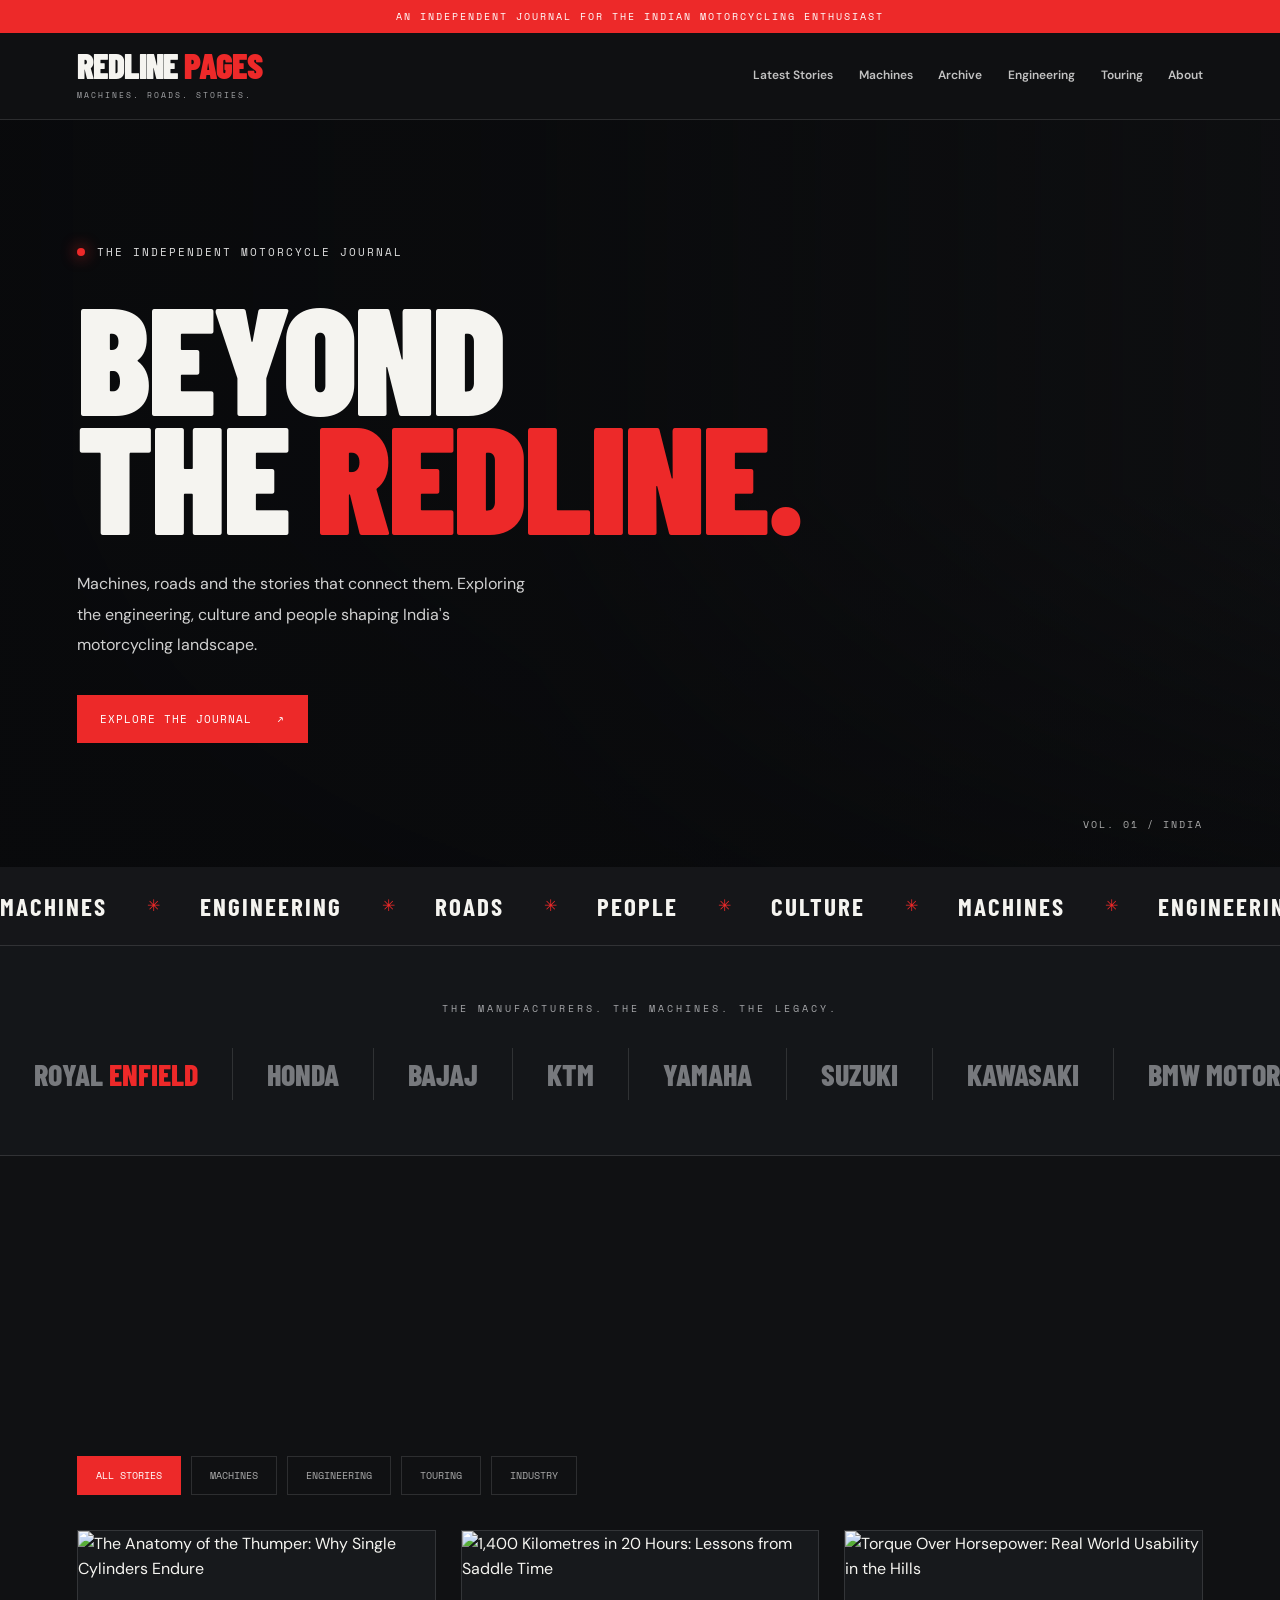
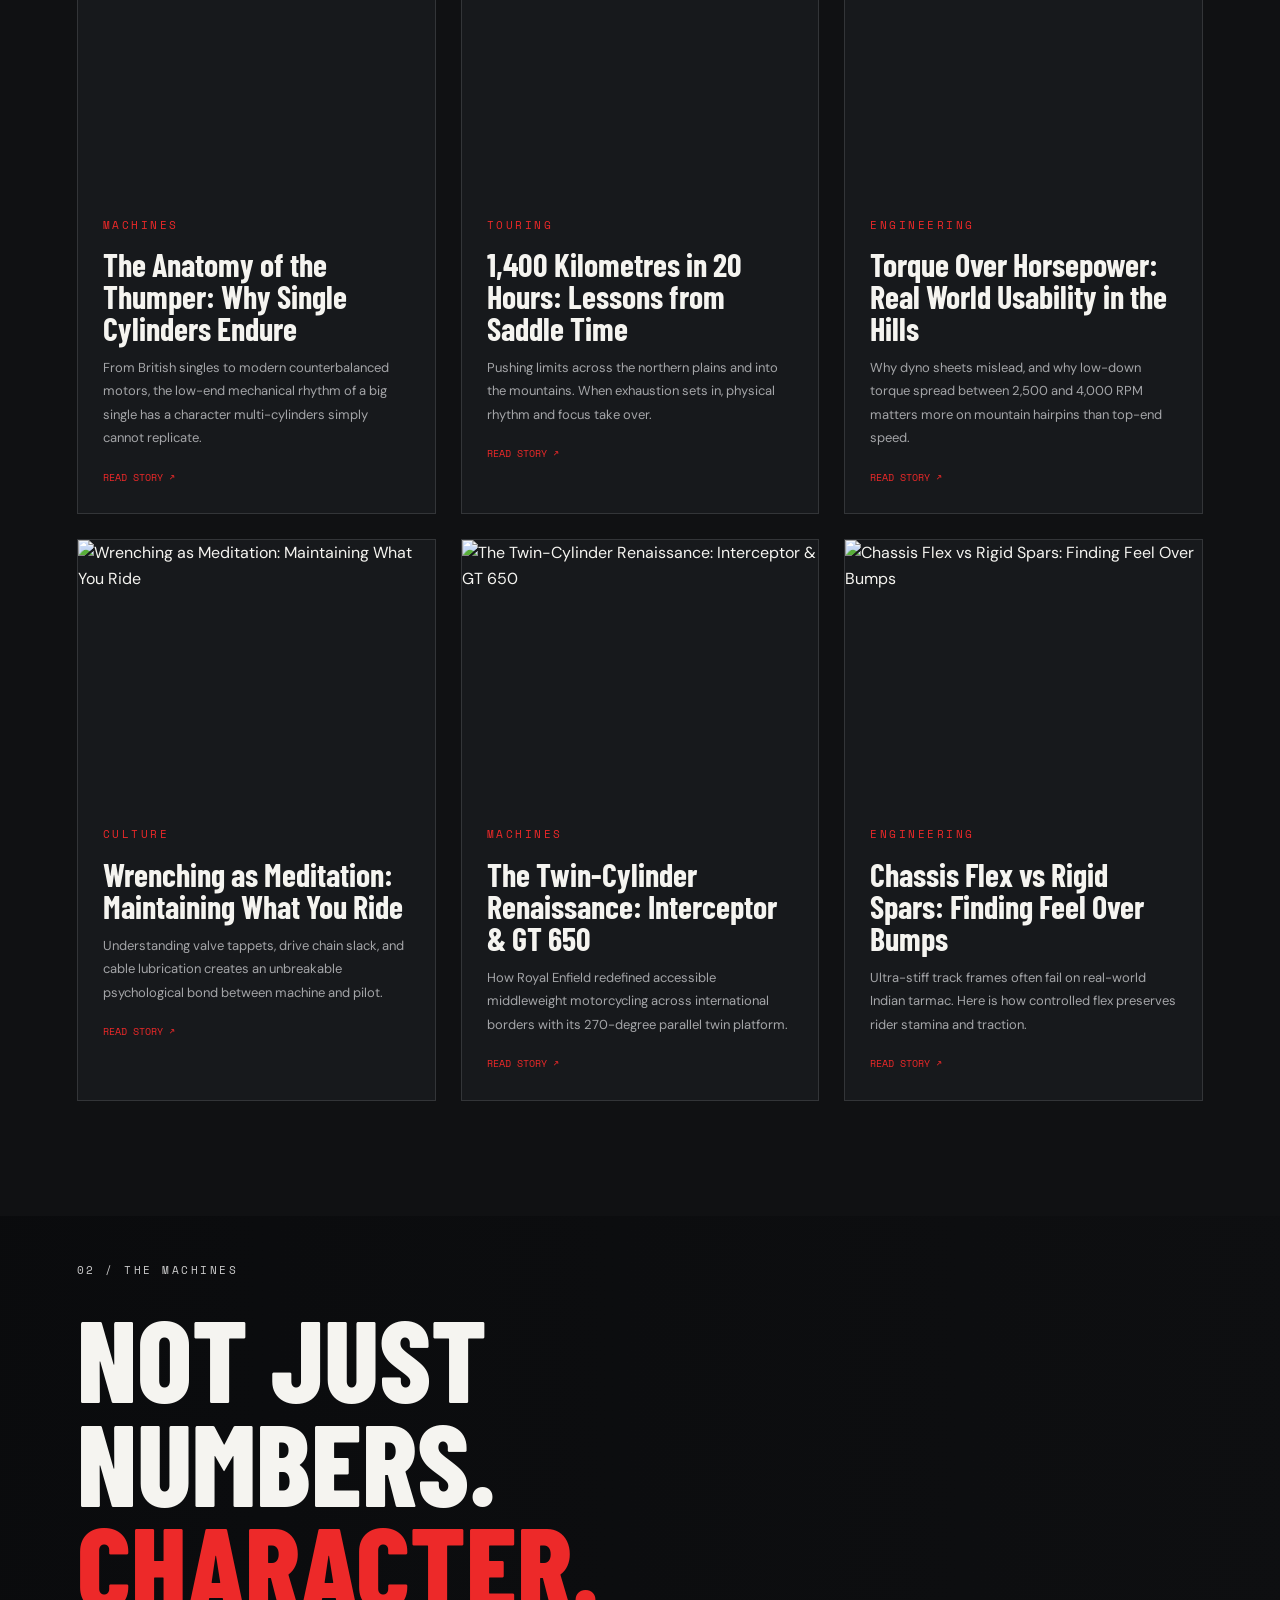
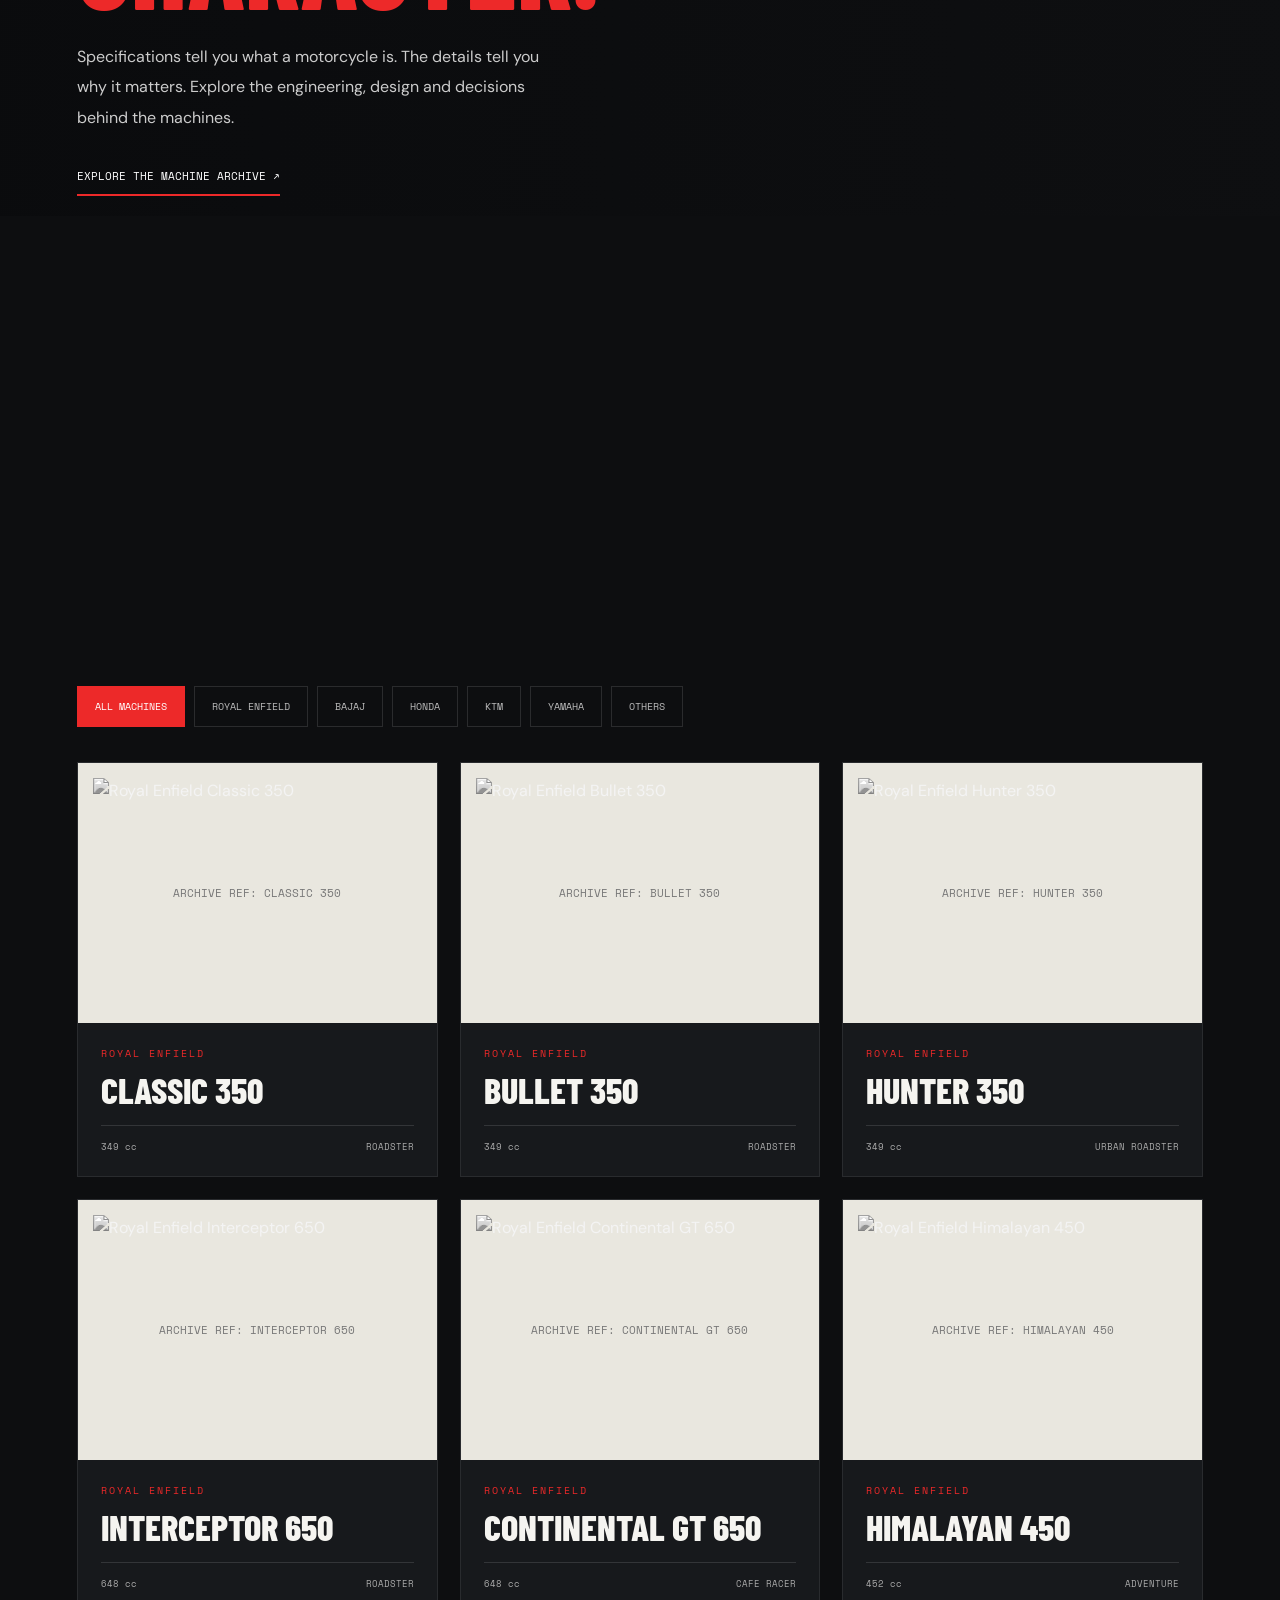
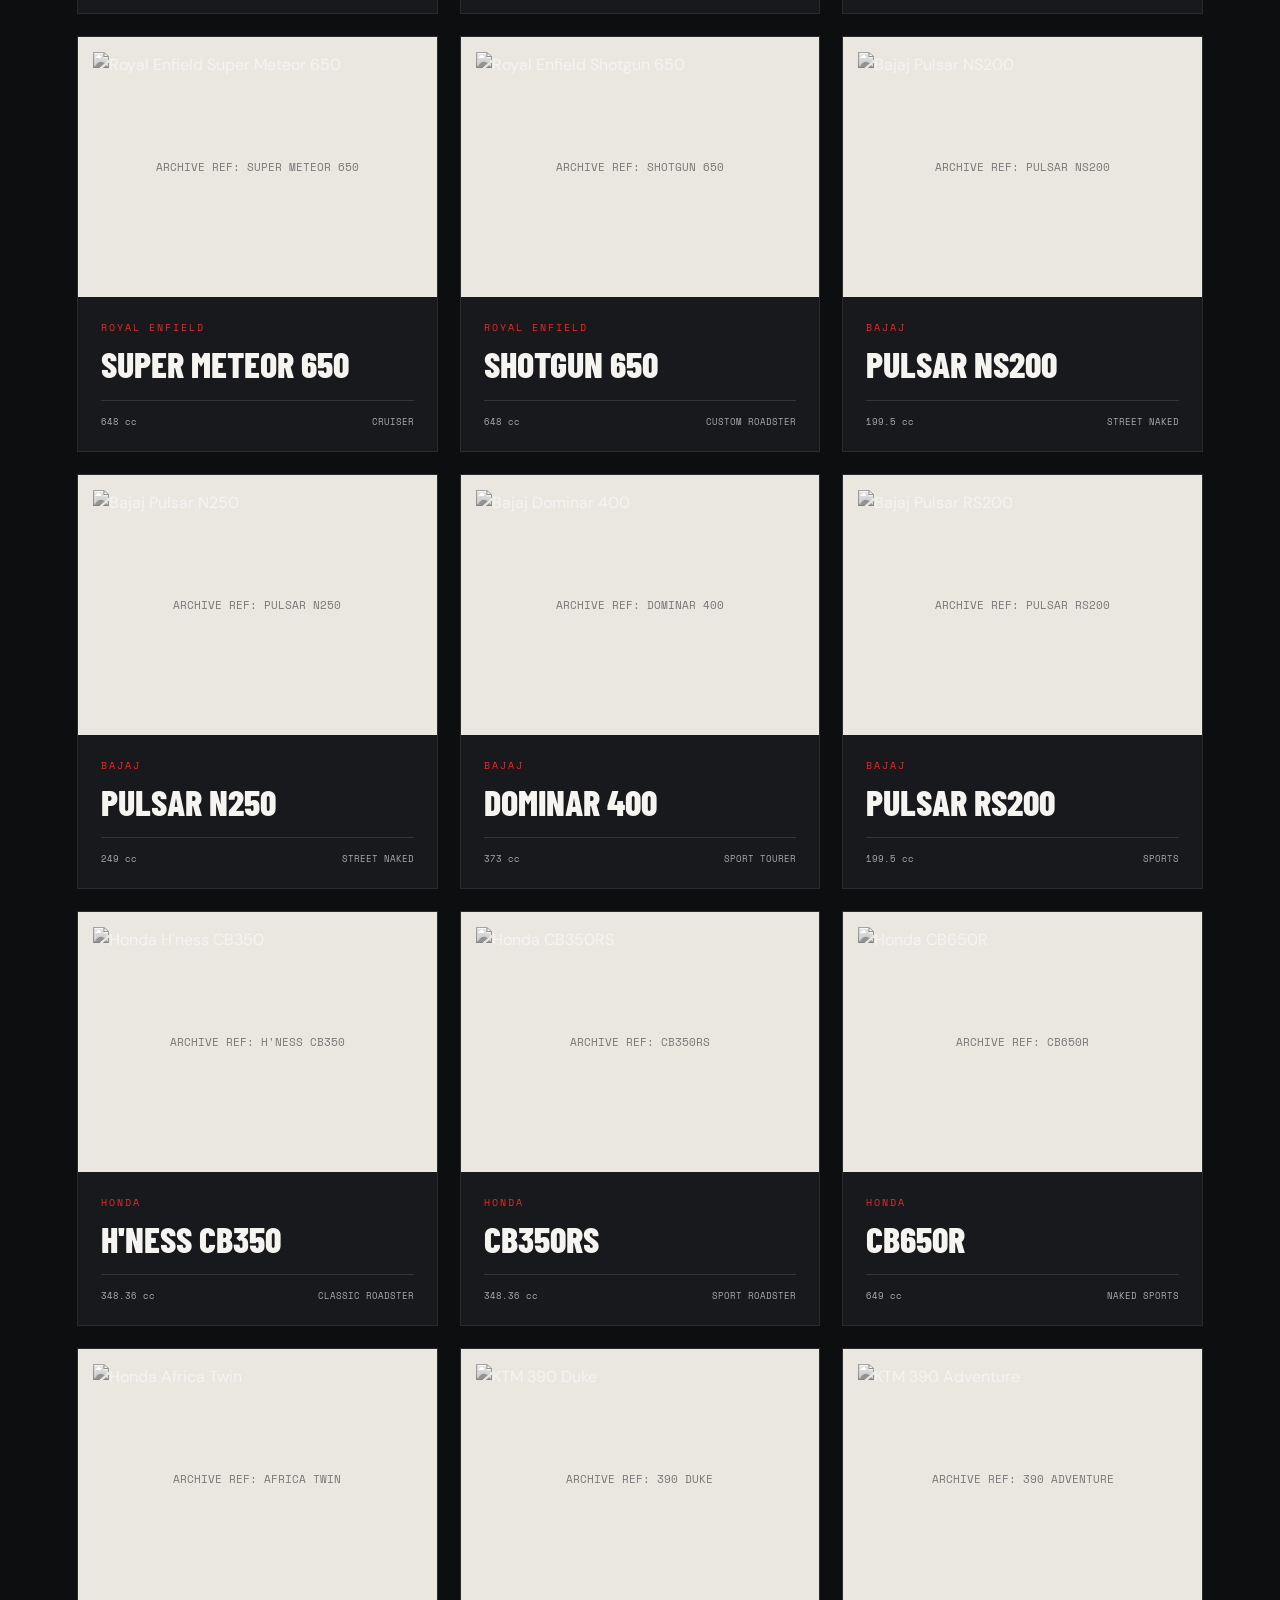
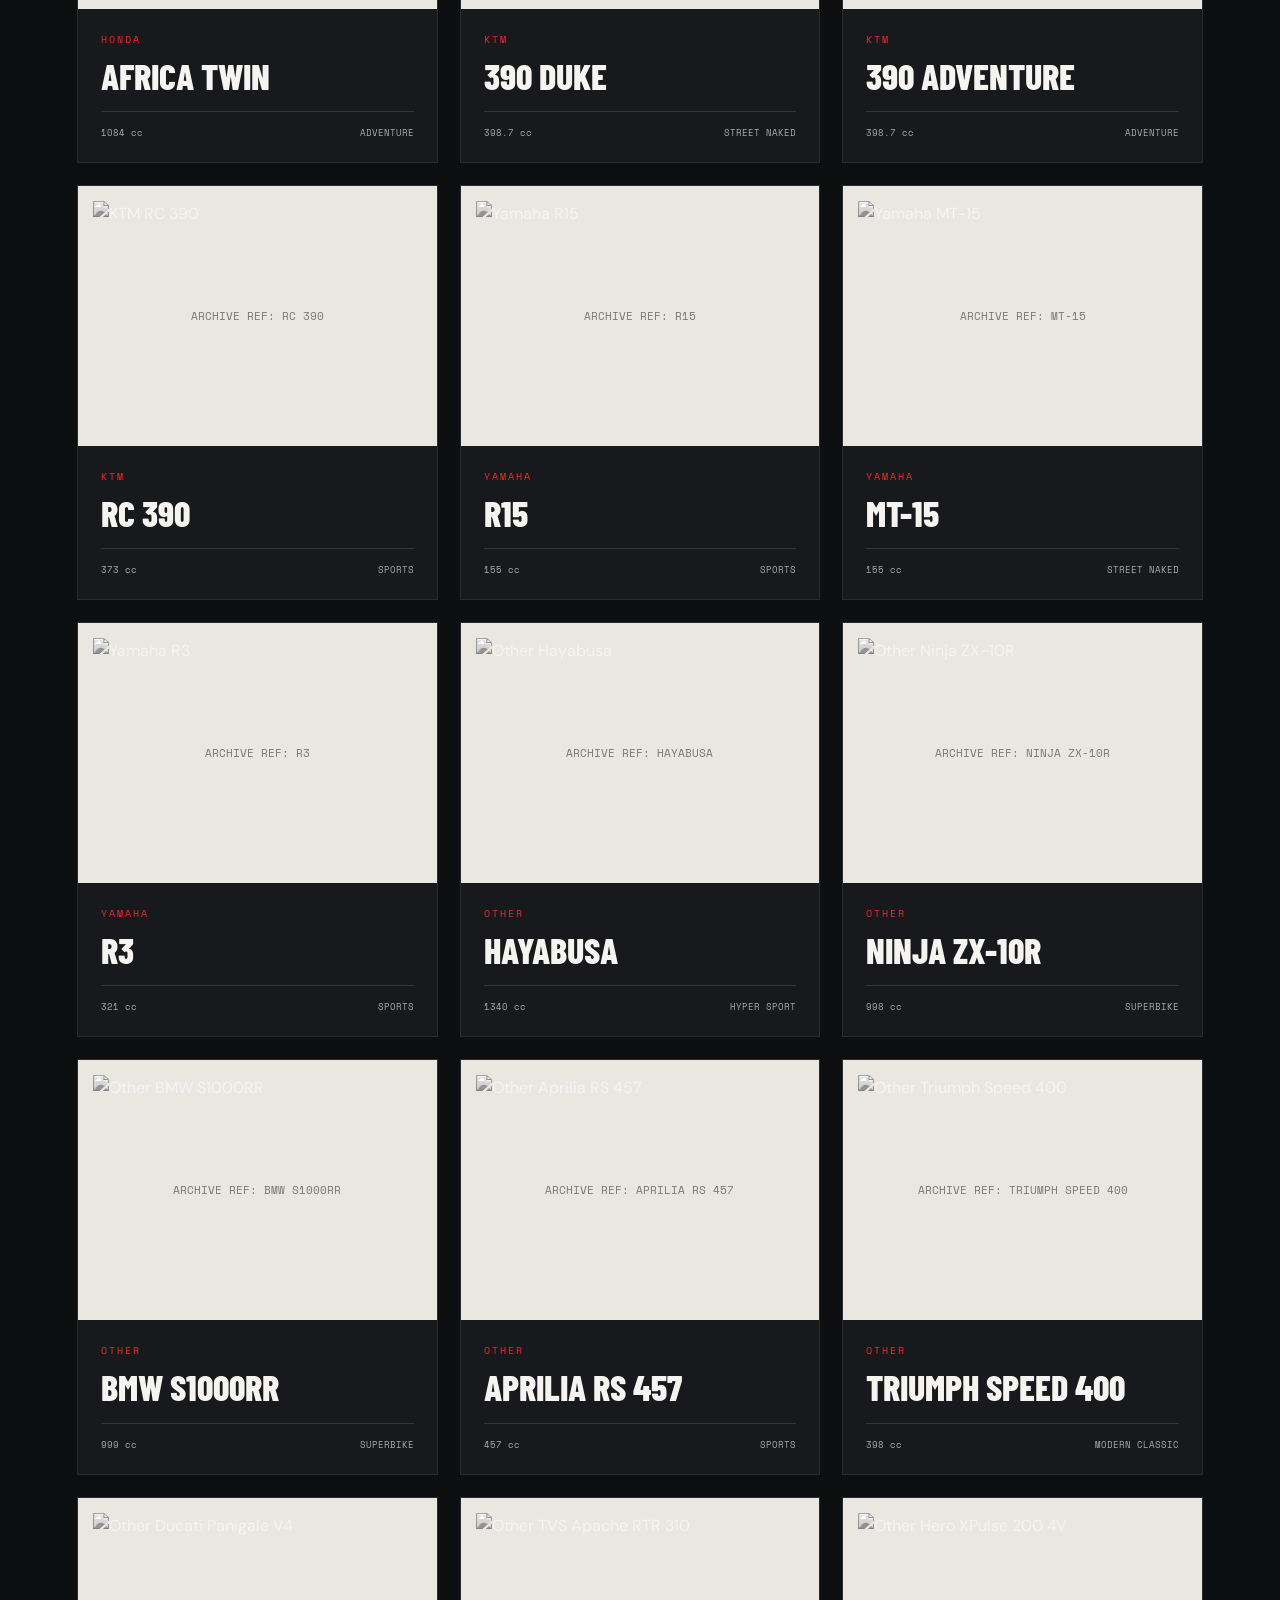
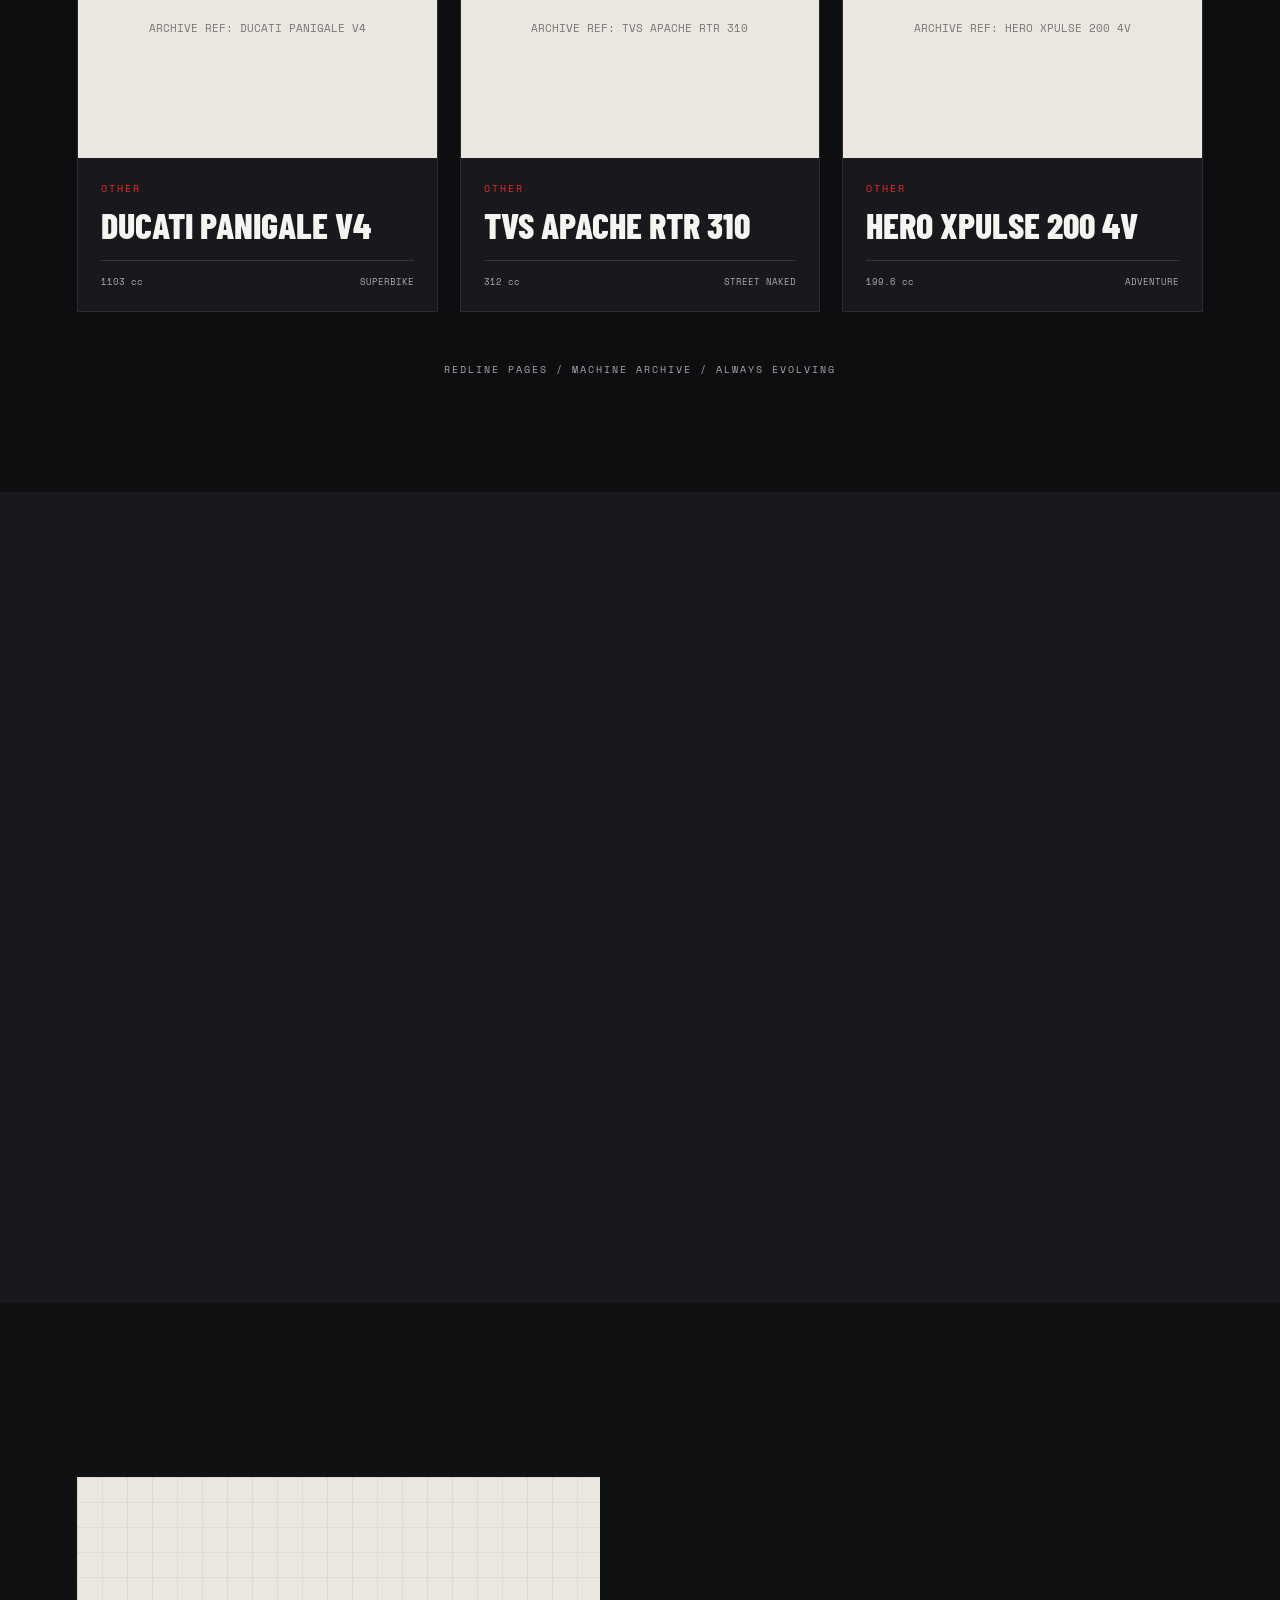
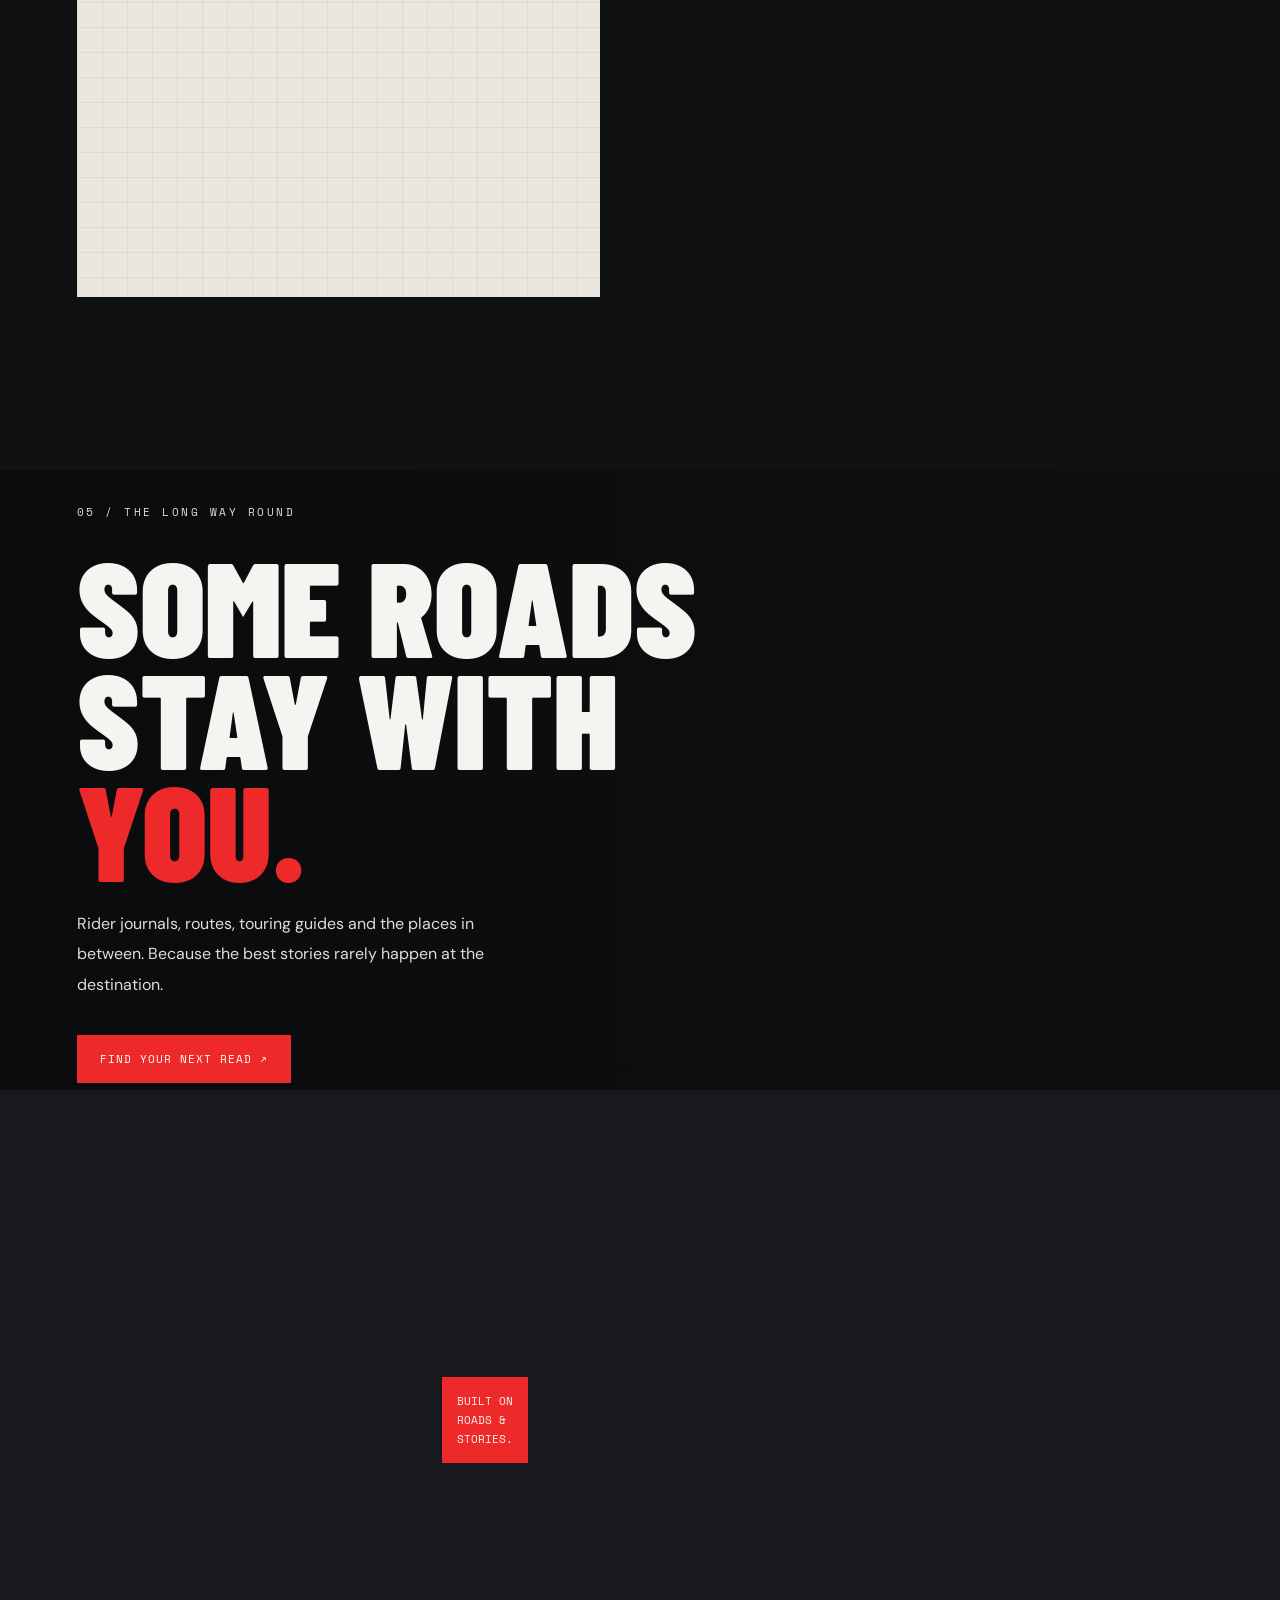
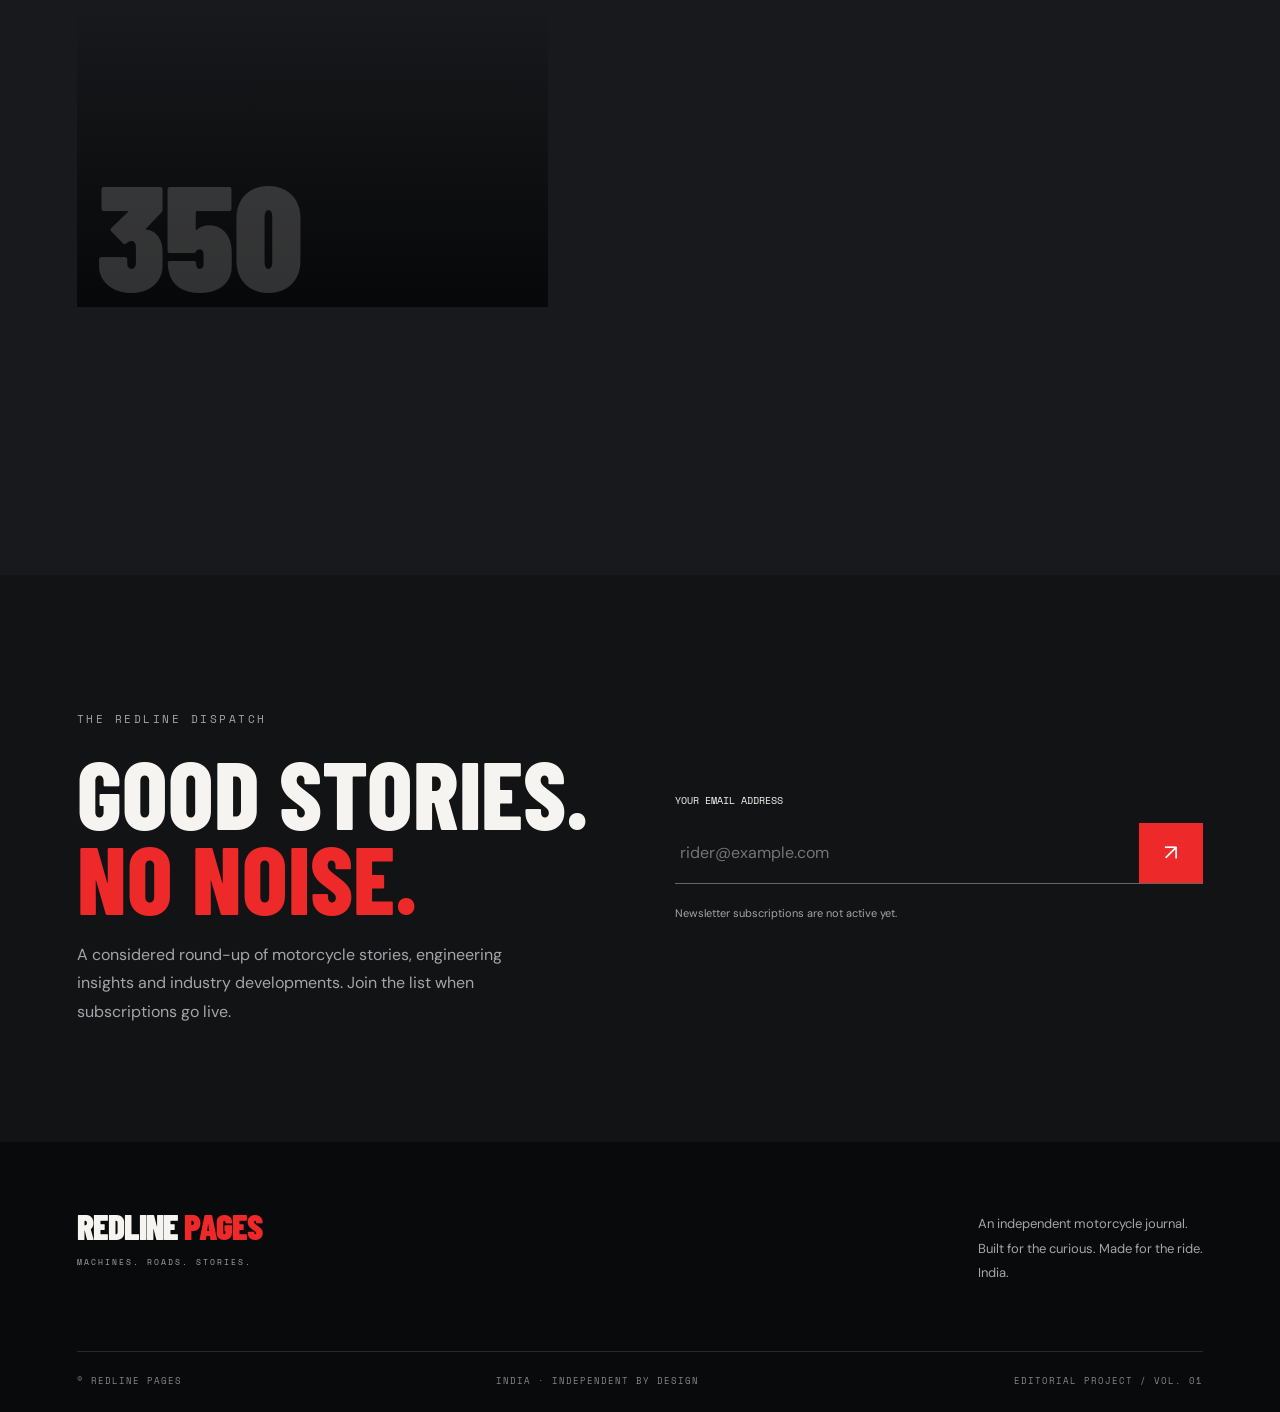
==== commit 3a3b7c55: "Update index.html" ====
--- a/index.html
+++ b/index.html
@@ -1,24 +1,1429 @@
+
 <!DOCTYPE html>
 <html lang="en">
 <head>
 <meta charset="UTF-8">
 <meta name="viewport" content="width=device-width, initial-scale=1.0">
+
 <meta name="description" content="REDLINE PAGES — An independent journal exploring motorcycles, engineering, riding culture and the roads that connect them.">
+
 <meta name="theme-color" content="#101113">
-<meta name="robots" content="index,follow">
-<meta property="og:type" content="website">
-<meta property="og:title" content="REDLINE PAGES — Machines. Roads. Stories.">
-<meta property="og:description" content="An independent motorcycle journal exploring machines, engineering, riding culture and the roads that connect them.">
-<meta property="og:image" content="assets/classic-350-forest-stop.webp">
-<link rel="icon" type="image/svg+xml" href="assets/favicon.svg">
 
 <title>REDLINE PAGES — Machines. Roads. Stories.</title>
 
 <link rel="preconnect" href="https://fonts.googleapis.com">
 <link rel="preconnect" href="https://fonts.gstatic.com" crossorigin>
-<link href="https://fonts.googleapis.com/css2?family=Barlow+Condensed:ital,wght@0,500;0,700;0,800;0,900;1,800&family=DM+Sans:wght@400;500;600;700&family=Space+Mono:wght@400;700&display=swap" rel="stylesheet">
-
-<link rel="stylesheet" href="style.css">
+
+<link href="https://fonts.googleapis.com/css2?family=Barlow+Condensed:wght@500;600;700;800;900&family=DM+Sans:wght@400;500;600;700&family=Space+Mono:wght@400;700&display=swap" rel="stylesheet">
+
+<style>
+
+/* =====================================
+   REDLINE PAGES — DESIGN SYSTEM
+===================================== */
+
+:root {
+  --red: #ed2929;
+  --black: #101113;
+  --surface: #17191c;
+  --surface-2: #202327;
+  --white: #f5f4f0;
+  --muted: #a4a5a8;
+  --line: rgba(255,255,255,.12);
+  --container: 1440px;
+}
+
+* {
+  margin: 0;
+  padding: 0;
+  box-sizing: border-box;
+}
+
+html {
+  scroll-behavior: smooth;
+  scroll-padding-top: 100px;
+}
+
+body {
+  background: var(--black);
+  color: var(--white);
+  font-family: 'DM Sans', sans-serif;
+  overflow-x: hidden;
+  line-height: 1.6;
+}
+
+a {
+  color: inherit;
+  text-decoration: none;
+}
+
+button, input {
+  font: inherit;
+}
+
+button {
+  cursor: pointer;
+}
+
+img {
+  display: block;
+  max-width: 100%;
+}
+
+::selection {
+  background: var(--red);
+  color: white;
+}
+
+.container {
+  width: min(var(--container), 88%);
+  margin-inline: auto;
+}
+
+.mono {
+  font-family: 'Space Mono', monospace;
+}
+
+.eyebrow {
+  color: var(--red);
+  font: 11px 'Space Mono', monospace;
+  letter-spacing: 2.5px;
+  text-transform: uppercase;
+}
+
+.section {
+  padding: 115px 0;
+}
+
+.section-title {
+  font: 800 clamp(55px, 7vw, 100px)/.92 'Barlow Condensed', sans-serif;
+  text-transform: uppercase;
+  letter-spacing: -1px;
+}
+
+.section-title em {
+  color: var(--red);
+  font-style: normal;
+}
+
+.section-description {
+  color: var(--muted);
+  max-width: 550px;
+  line-height: 1.85;
+  font-size: 15px;
+  margin-top: 22px;
+}
+
+.red-line {
+  width: 55px;
+  height: 3px;
+  background: var(--red);
+  margin: 22px 0;
+}
+
+/* =====================================
+   LOADER
+===================================== */
+
+.loader {
+  position: fixed;
+  inset: 0;
+  z-index: 9999;
+  background: var(--black);
+  display: grid;
+  place-items: center;
+  animation: loaderHide .5s ease 1.4s forwards;
+}
+
+.loader-logo {
+  font: 900 clamp(55px, 12vw, 110px)/.9 'Barlow Condensed';
+  letter-spacing: -3px;
+}
+
+.loader-logo span {
+  color: var(--red);
+}
+
+.loader p {
+  color: var(--muted);
+  font: 10px 'Space Mono';
+  letter-spacing: 4px;
+  margin-top: 20px;
+  text-align: center;
+}
+
+.loader-bar {
+  height: 2px;
+  width: 180px;
+  background: #333;
+  margin: 20px auto;
+  overflow: hidden;
+}
+
+.loader-bar::after {
+  content: "";
+  display: block;
+  height: 100%;
+  width: 100%;
+  background: var(--red);
+  animation: loading 1.2s ease forwards;
+}
+
+@keyframes loading {
+  to { transform: translateX(0); }
+}
+
+.loader-bar::after {
+  transform: translateX(-100%);
+}
+
+@keyframes loaderHide {
+  to {
+    opacity: 0;
+    visibility: hidden;
+    pointer-events: none;
+  }
+}
+
+/* =====================================
+   PROGRESS BAR
+===================================== */
+
+.progress {
+  position: fixed;
+  z-index: 2000;
+  top: 0;
+  left: 0;
+  width: 0;
+  height: 3px;
+  background: var(--red);
+}
+
+/* =====================================
+   ANNOUNCEMENT
+===================================== */
+
+.announcement {
+  background: var(--red);
+  color: white;
+  text-align: center;
+  padding: 9px 15px;
+  font: 10px 'Space Mono', monospace;
+  letter-spacing: 2px;
+}
+
+/* =====================================
+   HEADER
+===================================== */
+
+.header {
+  position: sticky;
+  top: 0;
+  z-index: 1000;
+  background: rgba(16,17,19,.96);
+  backdrop-filter: blur(16px);
+  border-bottom: 1px solid var(--line);
+}
+
+.header-inner {
+  min-height: 86px;
+  width: min(var(--container), 88%);
+  margin: auto;
+  display: flex;
+  align-items: center;
+  justify-content: space-between;
+  gap: 35px;
+}
+
+.logo {
+  flex-shrink: 0;
+  font: 900 35px/.85 'Barlow Condensed', sans-serif;
+  letter-spacing: -1px;
+}
+
+.logo span {
+  color: var(--red);
+}
+
+.logo small {
+  display: block;
+  color: var(--muted);
+  font: 8px 'Space Mono', monospace;
+  letter-spacing: 2px;
+  margin-top: 8px;
+}
+
+.nav {
+  display: flex;
+  align-items: center;
+  gap: clamp(15px, 2vw, 30px);
+}
+
+.nav a {
+  font-size: 12px;
+  font-weight: 600;
+  color: #c2c2c2;
+  transition: color .2s;
+}
+
+.nav a:hover,
+.nav a.active {
+  color: var(--red);
+}
+
+.menu-toggle {
+  display: none;
+  background: none;
+  border: 1px solid var(--line);
+  color: white;
+  padding: 9px 13px;
+  font-size: 20px;
+}
+
+/* =====================================
+   HERO
+===================================== */
+
+.hero {
+  min-height: 690px;
+  height: min(83vh, 900px);
+  position: relative;
+  display: flex;
+  align-items: center;
+  overflow: hidden;
+  isolation: isolate;
+}
+
+.hero-image {
+  position: absolute;
+  inset: 0;
+  z-index: -2;
+  background:
+    url("https://images.unsplash.com/photo-1558981806-ec527fa84c39?auto=format&fit=crop&w=2200&q=90")
+    center 55% / cover no-repeat;
+  animation: heroZoom 15s ease-out forwards;
+}
+
+@keyframes heroZoom {
+  from { transform: scale(1.08); }
+  to { transform: scale(1); }
+}
+
+.hero::before {
+  content: "";
+  position: absolute;
+  inset: 0;
+  z-index: -1;
+  background:
+    linear-gradient(90deg,
+      rgba(9,10,12,.96) 0%,
+      rgba(9,10,12,.83) 42%,
+      rgba(9,10,12,.30) 100%),
+    linear-gradient(0deg,
+      rgba(9,10,12,.65),
+      transparent 50%);
+}
+
+.hero-content {
+  width: min(var(--container), 88%);
+  margin: auto;
+  padding: 80px 0;
+  animation: reveal 1s ease .2s both;
+}
+
+@keyframes reveal {
+  from {
+    opacity: 0;
+    transform: translateY(30px);
+  }
+  to {
+    opacity: 1;
+    transform: translateY(0);
+  }
+}
+
+.hero-kicker {
+  display: flex;
+  align-items: center;
+  gap: 12px;
+  color: #dedede;
+  font: 11px 'Space Mono', monospace;
+  letter-spacing: 2px;
+  margin-bottom: 35px;
+}
+
+.hero-kicker span {
+  height: 8px;
+  width: 8px;
+  border-radius: 50%;
+  background: var(--red);
+  box-shadow: 0 0 15px var(--red);
+}
+
+.hero h1 {
+  font: 900 clamp(85px, 12vw, 175px)/.78 'Barlow Condensed', sans-serif;
+  letter-spacing: -3px;
+  text-transform: uppercase;
+}
+
+.hero h1 em {
+  color: var(--red);
+  font-style: normal;
+}
+
+.hero-description {
+  color: #d1d1d1;
+  font-size: 16px;
+  max-width: 470px;
+  line-height: 1.9;
+  margin-top: 35px;
+}
+
+.button {
+  display: inline-flex;
+  align-items: center;
+  gap: 25px;
+  padding: 16px 23px;
+  margin-top: 35px;
+  font: 11px 'Space Mono', monospace;
+  letter-spacing: 1px;
+  transition: .3s;
+}
+
+.button-red {
+  background: var(--red);
+  color: white;
+}
+
+.button-red:hover {
+  background: white;
+  color: var(--black);
+  transform: translateY(-3px);
+}
+
+.hero-index {
+  position: absolute;
+  bottom: 35px;
+  right: 6%;
+  color: #aaa;
+  font: 10px 'Space Mono', monospace;
+  letter-spacing: 2px;
+}
+
+/* =====================================
+   CATEGORY TICKER
+===================================== */
+
+.ticker {
+  overflow: hidden;
+  padding: 24px 0;
+  border-bottom: 1px solid var(--line);
+  background: #151619;
+}
+
+.ticker-track {
+  display: flex;
+  justify-content: space-around;
+  align-items: center;
+  gap: 40px;
+  min-width: max-content;
+  animation: ticker 35s linear infinite;
+}
+
+.ticker-track span {
+  font: 700 25px 'Barlow Condensed', sans-serif;
+  letter-spacing: 2px;
+}
+
+.ticker-track i {
+  color: var(--red);
+  font-style: normal;
+}
+
+@keyframes ticker {
+  to { transform: translateX(-30%); }
+}
+
+/* =====================================
+   BRAND STRIP
+===================================== */
+
+.brands {
+  padding: 55px 0;
+  background: #141619;
+  border-bottom: 1px solid var(--line);
+  overflow: hidden;
+}
+
+.brand-heading {
+  text-align: center;
+  margin-bottom: 32px;
+}
+
+.brand-heading p {
+  font: 10px 'Space Mono', monospace;
+  color: var(--muted);
+  letter-spacing: 3px;
+}
+
+.brand-track {
+  display: flex;
+  width: max-content;
+  animation: brandMove 45s linear infinite;
+}
+
+.brand-track:hover {
+  animation-play-state: paused;
+}
+
+.brand-item {
+  font: 800 30px 'Barlow Condensed', sans-serif;
+  color: #77797d;
+  padding: 8px 34px;
+  white-space: nowrap;
+  border-right: 1px solid var(--line);
+  transition: color .2s;
+}
+
+.brand-item:hover {
+  color: white;
+}
+
+.brand-item span {
+  color: var(--red);
+}
+
+@keyframes brandMove {
+  to { transform: translateX(-50%); }
+}
+
+/* =====================================
+   SECTION HEADINGS
+===================================== */
+
+.section-heading {
+  display: flex;
+  justify-content: space-between;
+  align-items: end;
+  gap: 40px;
+  margin-bottom: 45px;
+}
+
+.section-heading h2 {
+  font: 800 clamp(55px, 7vw, 85px)/.9 'Barlow Condensed';
+  text-transform: uppercase;
+}
+
+.section-heading h2 em {
+  color: var(--red);
+  font-style: normal;
+}
+
+.section-note {
+  max-width: 320px;
+  color: var(--muted);
+  font-size: 14px;
+  line-height: 1.8;
+}
+
+/* =====================================
+   LATEST STORIES
+===================================== */
+
+.latest {
+  background: var(--black);
+}
+
+.filters {
+  display: flex;
+  flex-wrap: wrap;
+  gap: 10px;
+  margin-bottom: 35px;
+}
+
+.filter {
+  padding: 11px 18px;
+  color: #aaa;
+  background: transparent;
+  border: 1px solid var(--line);
+  font: 10px 'Space Mono', monospace;
+  transition: .25s;
+}
+
+.filter:hover,
+.filter.active {
+  background: var(--red);
+  border-color: var(--red);
+  color: white;
+}
+
+.story-grid {
+  display: grid;
+  grid-template-columns: repeat(3,minmax(0,1fr));
+  gap: 25px;
+}
+
+.story-card {
+  background: var(--surface);
+  border: 1px solid var(--line);
+  overflow: hidden;
+  transition: .3s;
+}
+
+.story-card:hover {
+  transform: translateY(-7px);
+  border-color: var(--red);
+}
+
+.story-card img {
+  width: 100%;
+  height: 255px;
+  object-fit: cover;
+}
+
+.story-card-content {
+  padding: 25px;
+}
+
+.story-card-content h3 {
+  font: 700 32px/1 'Barlow Condensed';
+  margin: 12px 0;
+}
+
+.story-card-content p {
+  font-size: 13px;
+  color: var(--muted);
+  line-height: 1.8;
+}
+
+.story-card-content a {
+  display: inline-block;
+  color: var(--red);
+  margin-top: 20px;
+  font: 10px 'Space Mono', monospace;
+}
+
+/* =====================================
+   MACHINE FEATURE
+===================================== */
+
+.feature {
+  min-height: 600px;
+  position: relative;
+  display: flex;
+  align-items: center;
+  overflow: hidden;
+}
+
+.feature-image {
+  position: absolute;
+  inset: 0;
+  background:
+    url("https://images.unsplash.com/photo-1558981806-ec527fa84c39?auto=format&fit=crop&w=2200&q=85")
+    center / cover no-repeat;
+  transition: transform 1s;
+}
+
+.feature:hover .feature-image {
+  transform: scale(1.04);
+}
+
+.feature::after {
+  content: "";
+  position: absolute;
+  inset: 0;
+  background: linear-gradient(90deg,rgba(10,11,13,.96),rgba(10,11,13,.35));
+}
+
+.feature-content {
+  width: min(var(--container),88%);
+  margin: auto;
+  position: relative;
+  z-index: 2;
+}
+
+.feature-content h2 {
+  font: 800 clamp(65px,9vw,115px)/.9 'Barlow Condensed';
+  text-transform: uppercase;
+  margin-top: 25px;
+}
+
+.feature-content h2 em {
+  color: var(--red);
+  font-style: normal;
+}
+
+.feature-content p {
+  max-width: 480px;
+  color: #ccc;
+  line-height: 1.9;
+  margin-top: 25px;
+}
+
+.text-link {
+  display: inline-block;
+  color: white;
+  border-bottom: 2px solid var(--red);
+  padding: 10px 0;
+  margin-top: 25px;
+  font: 11px 'Space Mono', monospace;
+}
+
+/* =====================================
+   MACHINE ARCHIVE
+===================================== */
+
+.archive {
+  background: #0d0e10;
+}
+
+.archive-header {
+  display: flex;
+  justify-content: space-between;
+  align-items: end;
+  gap: 30px;
+  margin-bottom: 50px;
+}
+
+.archive-counter {
+  text-align: right;
+  color: var(--muted);
+  font: 10px 'Space Mono', monospace;
+  letter-spacing: 2px;
+}
+
+.archive-counter strong {
+  display: block;
+  color: var(--red);
+  font: 800 65px 'Barlow Condensed';
+}
+
+.archive-filters {
+  display: flex;
+  gap: 9px;
+  flex-wrap: wrap;
+  margin-bottom: 35px;
+}
+
+.archive-filter {
+  border: 1px solid var(--line);
+  background: transparent;
+  color: #bbb;
+  padding: 12px 17px;
+  font: 10px 'Space Mono', monospace;
+  transition: .2s;
+}
+
+.archive-filter:hover,
+.archive-filter.active {
+  background: var(--red);
+  color: white;
+  border-color: var(--red);
+}
+
+.machine-grid {
+  display: grid;
+  grid-template-columns: repeat(3,minmax(0,1fr));
+  gap: 22px;
+}
+
+.machine-card {
+  position: relative;
+  overflow: hidden;
+  background: var(--surface);
+  border: 1px solid rgba(255,255,255,.08);
+  cursor: pointer;
+  transition: transform .3s,border-color .3s;
+}
+
+.machine-card:hover {
+  transform: translateY(-7px);
+  border-color: var(--red);
+}
+
+.machine-art {
+  height: 260px;
+  position: relative;
+  background: #e9e7df;
+  display: grid;
+  place-items: center;
+  overflow: hidden;
+}
+
+.machine-art img {
+  width: 100%;
+  height: 100%;
+  padding: 15px;
+  object-fit: contain;
+  filter: grayscale(1);
+  transition: .5s;
+}
+
+.machine-card:hover .machine-art img {
+  transform: scale(1.08);
+  filter: grayscale(.2);
+}
+
+.machine-placeholder {
+  position: absolute;
+  text-align: center;
+  color: #777;
+  font: 11px 'Space Mono', monospace;
+  padding: 20px;
+  pointer-events: none;
+}
+
+.machine-art img:not([src=""]) {
+  position: relative;
+  z-index: 1;
+}
+
+.machine-art img.broken {
+  display: none;
+}
+
+.machine-info {
+  padding: 23px;
+}
+
+.machine-brand {
+  color: var(--red);
+  font: 10px 'Space Mono', monospace;
+  letter-spacing: 2px;
+  text-transform: uppercase;
+}
+
+.machine-name {
+  font: 800 36px/.95 'Barlow Condensed';
+  text-transform: uppercase;
+  margin: 12px 0 18px;
+}
+
+.machine-meta {
+  border-top: 1px solid var(--line);
+  padding-top: 14px;
+  display: flex;
+  justify-content: space-between;
+  gap: 10px;
+  color: #aaa;
+  font: 9px 'Space Mono', monospace;
+}
+
+.machine-arrow {
+  position: absolute;
+  top: 15px;
+  right: 15px;
+  background: var(--red);
+  padding: 9px 12px;
+  z-index: 3;
+  color: white;
+  opacity: 0;
+  transition: .3s;
+}
+
+.machine-card:hover .machine-arrow {
+  opacity: 1;
+}
+
+.archive-end {
+  text-align: center;
+  margin-top: 50px;
+  color: var(--muted);
+  font: 10px 'Space Mono', monospace;
+  letter-spacing: 2px;
+}
+
+/* =====================================
+   MACHINE DIALOG
+===================================== */
+
+.machine-dialog {
+  width: min(850px,92vw);
+  max-height: 88vh;
+  margin: auto;
+  padding: 0;
+  background: #17191c;
+  color: white;
+  border: 1px solid var(--line);
+}
+
+.machine-dialog::backdrop {
+  background: rgba(0,0,0,.85);
+  backdrop-filter: blur(8px);
+}
+
+.dialog-inner {
+  padding: clamp(25px,5vw,50px);
+}
+
+.dialog-close {
+  float: right;
+  border: 0;
+  background: var(--red);
+  color: white;
+  padding: 11px 16px;
+}
+
+.dialog-title {
+  clear: both;
+  font: 900 clamp(50px,9vw,90px)/.9 'Barlow Condensed';
+  text-transform: uppercase;
+  margin: 30px 0;
+}
+
+.dialog-title em {
+  color: var(--red);
+  font-style: normal;
+}
+
+.dialog-image {
+  width: 100%;
+  height: 320px;
+  object-fit: contain;
+  background: #e9e7df;
+  padding: 15px;
+}
+
+.dialog-details {
+  display: grid;
+  grid-template-columns: repeat(3,1fr);
+  gap: 12px;
+  margin-top: 20px;
+}
+
+.dialog-detail {
+  background: #24272b;
+  padding: 18px;
+}
+
+.dialog-detail small {
+  display: block;
+  color: var(--muted);
+  font: 9px 'Space Mono', monospace;
+  margin-bottom: 10px;
+}
+
+.dialog-detail strong {
+  font: 700 22px 'Barlow Condensed';
+}
+
+.dialog-description {
+  color: #bbb;
+  line-height: 1.9;
+  margin-top: 25px;
+}
+
+/* =====================================
+   ENGINEERING
+===================================== */
+
+.engineering {
+  background: var(--surface);
+}
+
+.engineering-layout {
+  display: grid;
+  grid-template-columns: 1fr 1fr;
+  align-items: center;
+  gap: 80px;
+}
+
+.engineering-art {
+  min-height: 420px;
+  background:
+    linear-gradient(rgba(0,0,0,.05) 1px,transparent 1px),
+    linear-gradient(90deg,rgba(0,0,0,.05) 1px,transparent 1px),
+    #e9e7df;
+  background-size: 25px 25px;
+  display: grid;
+  place-items: center;
+  overflow: hidden;
+}
+
+.engineering-art img {
+  width: 100%;
+  height: 420px;
+  object-fit: contain;
+  padding: 25px;
+  filter: grayscale(1);
+}
+
+.spec-list {
+  border-top: 1px solid var(--line);
+  margin-top: 30px;
+}
+
+.spec-row {
+  display: flex;
+  justify-content: space-between;
+  gap: 15px;
+  padding: 17px 0;
+  border-bottom: 1px solid var(--line);
+  font: 10px 'Space Mono', monospace;
+}
+
+.spec-row span:last-child {
+  color: var(--red);
+  text-align: right;
+}
+
+/* =====================================
+   ENGINEERING FEATURE
+===================================== */
+
+.technical {
+  background: #111315;
+}
+
+.technical-box {
+  border: 1px solid var(--line);
+  padding: 55px;
+  position: relative;
+  background:
+    linear-gradient(rgba(255,255,255,.025) 1px,transparent 1px),
+    linear-gradient(90deg,rgba(255,255,255,.025) 1px,transparent 1px);
+  background-size: 35px 35px;
+}
+
+.technical-box strong {
+  display: block;
+  font: 900 clamp(75px,12vw,155px)/.8 'Barlow Condensed';
+  margin: 35px 0;
+}
+
+.technical-box strong span {
+  color: var(--red);
+}
+
+.technical-bottom {
+  font: 10px 'Space Mono', monospace;
+  color: var(--muted);
+}
+
+/* =====================================
+   TOURING
+===================================== */
+
+.touring {
+  min-height: 620px;
+  position: relative;
+  display: flex;
+  align-items: center;
+  overflow: hidden;
+}
+
+.touring-image {
+  position: absolute;
+  inset: 0;
+  background:
+    url("https://images.unsplash.com/photo-1464822759023-fed622ff2c3b?auto=format&fit=crop&w=2200&q=90")
+    center / cover no-repeat;
+}
+
+.touring::after {
+  content: "";
+  position: absolute;
+  inset: 0;
+  background: linear-gradient(90deg,rgba(10,11,13,.95),rgba(10,11,13,.35));
+}
+
+.touring-content {
+  width: min(var(--container),88%);
+  margin: auto;
+  position: relative;
+  z-index: 2;
+}
+
+.touring-content h2 {
+  font: 900 clamp(75px,11vw,135px)/.83 'Barlow Condensed';
+  text-transform: uppercase;
+  margin-top: 25px;
+}
+
+.touring-content h2 em {
+  color: var(--red);
+  font-style: normal;
+}
+
+.touring-content p {
+  color: #ddd;
+  max-width: 450px;
+  margin-top: 25px;
+  line-height: 1.9;
+}
+
+/* =====================================
+   RIDER PROFILE
+===================================== */
+
+.rider {
+  background: var(--surface);
+}
+
+.rider-layout {
+  display: grid;
+  grid-template-columns: .9fr 1.1fr;
+  gap: 80px;
+  align-items: center;
+}
+
+.rider-image {
+  min-height: 550px;
+  position: relative;
+  background:
+    linear-gradient(0deg,rgba(0,0,0,.7),transparent 55%),
+    url("https://images.unsplash.com/photo-1558981806-ec527fa84c39?auto=format&fit=crop&w=1000&q=85")
+    center / cover;
+}
+
+.rider-image::after {
+  content: "350";
+  position: absolute;
+  bottom: 15px;
+  left: 20px;
+  font: 900 150px/.8 'Barlow Condensed';
+  color: rgba(255,255,255,.17);
+}
+
+.rider-stamp {
+  position: absolute;
+  top: 20px;
+  right: 20px;
+  padding: 15px;
+  background: var(--red);
+  font: 11px 'Space Mono', monospace;
+  line-height: 1.7;
+}
+
+.rider-copy h2 {
+  font: 800 clamp(50px,6vw,76px)/.92 'Barlow Condensed';
+  margin: 20px 0 25px;
+}
+
+.rider-copy h2 em {
+  color: var(--red);
+  font-style: normal;
+}
+
+.rider-copy p {
+  color: #bcbec0;
+  font-size: 14px;
+  line-height: 1.95;
+  margin-bottom: 18px;
+}
+
+.rider-intro {
+  font-size: 18px !important;
+  color: white !important;
+}
+
+.signature {
+  border-top: 1px solid var(--line);
+  padding-top: 20px;
+  margin-top: 30px;
+  display: flex;
+  justify-content: space-between;
+  gap: 20px;
+  font: 10px 'Space Mono', monospace;
+}
+
+.signature strong {
+  color: var(--red);
+}
+
+/* =====================================
+   NEWSLETTER
+===================================== */
+
+.newsletter {
+  background: #111315;
+}
+
+.newsletter-layout {
+  display: grid;
+  grid-template-columns: 1fr 1fr;
+  gap: 70px;
+  align-items: center;
+}
+
+.newsletter h2 {
+  font: 800 clamp(60px,8vw,95px)/.9 'Barlow Condensed';
+  margin-top: 20px;
+}
+
+.newsletter h2 em {
+  color: var(--red);
+  font-style: normal;
+}
+
+.newsletter p {
+  color: var(--muted);
+  margin-top: 20px;
+  max-width: 450px;
+  line-height: 1.8;
+}
+
+.newsletter-form label {
+  display: block;
+  font: 10px 'Space Mono', monospace;
+  margin-bottom: 15px;
+}
+
+.email-row {
+  display: flex;
+  border-bottom: 1px solid #666;
+}
+
+.email-row input {
+  flex: 1;
+  min-width: 0;
+  padding: 17px 5px;
+  color: white;
+  background: transparent;
+  border: 0;
+  outline: none;
+}
+
+.email-row button {
+  background: var(--red);
+  color: white;
+  border: 0;
+  padding: 0 25px;
+  font-size: 22px;
+}
+
+.form-message {
+  font-size: 11px !important;
+}
+
+/* =====================================
+   FOOTER
+===================================== */
+
+.footer {
+  background: #090a0b;
+  padding: 70px 0 25px;
+}
+
+.footer-top {
+  display: flex;
+  justify-content: space-between;
+  align-items: start;
+  gap: 40px;
+  padding-bottom: 65px;
+}
+
+.footer-description {
+  color: var(--muted);
+  font-size: 13px;
+  line-height: 1.9;
+}
+
+.footer-bottom {
+  border-top: 1px solid var(--line);
+  padding-top: 22px;
+  display: flex;
+  justify-content: space-between;
+  flex-wrap: wrap;
+  gap: 15px;
+  color: #858585;
+  font: 9px 'Space Mono', monospace;
+  letter-spacing: 1px;
+}
+
+/* =====================================
+   REVEAL ANIMATIONS
+===================================== */
+
+.reveal {
+  opacity: 0;
+  transform: translateY(25px);
+  transition: opacity .7s, transform .7s;
+}
+
+.reveal.visible {
+  opacity: 1;
+  transform: translateY(0);
+}
+
+/* =====================================
+   RESPONSIVE DESIGN
+===================================== */
+
+@media(max-width:1050px) {
+
+  .nav {
+    gap: 15px;
+  }
+
+  .nav a {
+    font-size: 11px;
+  }
+
+  .machine-grid,
+  .story-grid {
+    grid-template-columns: repeat(2,minmax(0,1fr));
+  }
+
+  .rider-layout,
+  .engineering-layout {
+    gap: 45px;
+  }
+
+}
+
+@media(max-width:760px) {
+
+  .container,
+  .header-inner {
+    width: 90%;
+  }
+
+  .section {
+    padding: 80px 0;
+  }
+
+  .header-inner {
+    min-height: 75px;
+  }
+
+  .menu-toggle {
+    display: block;
+  }
+
+  .nav {
+    display: none;
+    position: absolute;
+    top: 75px;
+    left: 0;
+    width: 100%;
+    padding: 25px 5%;
+    background: #141619;
+    border-bottom: 1px solid var(--line);
+    flex-direction: column;
+    align-items: stretch;
+    gap: 0;
+  }
+
+  .nav.open {
+    display: flex;
+  }
+
+  .nav a {
+    padding: 14px 0;
+    border-bottom: 1px solid var(--line);
+    font-size: 13px;
+  }
+
+  .hero {
+    min-height: 620px;
+    height: 78vh;
+  }
+
+  .hero::before {
+    background: linear-gradient(90deg,rgba(9,10,12,.93),rgba(9,10,12,.55));
+  }
+
+  .hero h1 {
+    font-size: clamp(75px,14vw,115px);
+  }
+
+  .section-heading,
+  .archive-header {
+    align-items: start;
+    flex-direction: column;
+  }
+
+  .archive-counter {
+    text-align: left;
+  }
+
+  .rider-layout,
+  .engineering-layout,
+  .newsletter-layout {
+    grid-template-columns: 1fr;
+  }
+
+  .rider-image {
+    min-height: 430px;
+  }
+
+  .feature {
+    min-height: 520px;
+  }
+
+}
+
+@media(max-width:520px) {
+
+  .announcement {
+    font-size: 8px;
+    letter-spacing: 1px;
+  }
+
+  .logo {
+    font-size: 30px;
+  }
+
+  .hero h1 {
+    font-size: 76px;
+    letter-spacing: -2px;
+  }
+
+  .hero-description {
+    font-size: 14px;
+  }
+
+  .machine-grid,
+  .story-grid {
+    grid-template-columns: 1fr;
+  }
+
+  .machine-art {
+    height: 260px;
+  }
+
+  .dialog-details {
+    grid-template-columns: 1fr;
+  }
+
+  .dialog-image {
+    height: 240px;
+  }
+
+  .technical-box {
+    padding: 30px 20px;
+  }
+
+  .technical-box strong {
+    font-size: 75px;
+  }
+
+  .footer-top {
+    flex-direction: column;
+  }
+
+  .footer-bottom {
+    flex-direction: column;
+  }
+
+}
+
+/* =====================================
+   ACCESSIBILITY
+===================================== */
+
+@media(prefers-reduced-motion:reduce) {
+  *,
+  *::before,
+  *::after {
+    scroll-behavior: auto !important;
+    animation-duration: .01ms !important;
+    transition-duration: .01ms !important;
+  }
+}
+
+</style>
 </head>
 
 <body>
@@ -38,109 +1443,69 @@
 </div>
 
 <header class="header">
+
   <div class="header-inner">
+
     <a href="#" class="logo">
       REDLINE <span>PAGES</span>
       <small>MACHINES. ROADS. STORIES.</small>
     </a>
 
-    <button class="menu-toggle" id="menu-toggle" aria-label="Toggle menu" aria-expanded="false">☰</button>
+    <button class="menu-toggle" id="menu-toggle" aria-label="Toggle menu" aria-expanded="false">
+      ☰
+    </button>
 
     <nav class="nav" id="nav">
       <a href="#latest">Latest Stories</a>
       <a href="#machines">Machines</a>
       <a href="#archive">Archive</a>
-      <a href="#blueprint">Classic 350 Blueprint</a>
       <a href="#engineering">Engineering</a>
       <a href="#touring">Touring</a>
       <a href="#rider">About</a>
     </nav>
+
   </div>
+
 </header>
 
 <main>
 
-<!-- HERO WITH CLICKABLE RIGHT-SIDE TECHNICAL SKETCH HUD -->
+<!-- HERO -->
+
 <section class="hero">
-  <div class="hero-bg"></div>
-  <div class="container">
-    <div class="hero-grid">
-      <div class="hero-content">
-        <p class="hero-kicker">
-          <span></span>
-          THE INDEPENDENT MOTORCYCLE JOURNAL
-        </p>
-
-        <h1>
-          BEYOND<br>
-          THE <em>REDLINE.</em>
-        </h1>
-
-        <p class="hero-description">
-          Machines, roads and the stories that connect them. Exploring the engineering, design character and riders shaping India's motorcycling landscape.
-        </p>
-
-        <div class="hero-actions">
-          <a href="#latest" class="button button-red">
-            EXPLORE THE JOURNAL <span>↗</span>
-          </a>
-          <a href="#blueprint" class="button button-ghost">
-            VIEW BLUEPRINT HUD <span>↓</span>
-          </a>
-        </div>
-      </div>
-
-      <!-- RIGHT SIDE CLICKABLE SKETCH HUD -->
-      <a href="#blueprint" class="hero-sketch-card" title="Click to view full Classic 350 Blueprint">
-        <div class="card-topbar">
-          <span>SCHEMATIC / RE-350</span>
-          <strong>CLICK TO INSPECT ↗</strong>
-        </div>
-
-        <div class="sketch-frame">
-          <!-- Vector Motorcycle Wireframe Blueprint -->
-          <svg viewBox="0 0 400 240" fill="none" xmlns="http://www.w3.org/2000/svg">
-            <!-- Wheels & Discs -->
-            <circle cx="85" cy="165" r="50" stroke-width="2.5" stroke-dasharray="4 2"/>
-            <circle cx="85" cy="165" r="32" stroke-width="1.5"/>
-            <circle cx="85" cy="165" r="8" stroke-width="2"/>
-            <circle cx="315" cy="165" r="50" stroke-width="2.5" stroke-dasharray="4 2"/>
-            <circle cx="315" cy="165" r="32" stroke-width="1.5"/>
-            <circle cx="315" cy="165" r="8" stroke-width="2"/>
-            <!-- Spokes -->
-            <path d="M85 115 L85 215 M35 165 L135 165 M50 130 L120 200 M50 200 L120 130" stroke-width="0.8" opacity="0.6"/>
-            <path d="M315 115 L315 215 M265 165 L365 165 M280 130 L350 200 M280 200 L350 130" stroke-width="0.8" opacity="0.6"/>
-            <!-- Frame, Engine & Tank Outline -->
-            <path d="M85 165 L130 90 L210 90 L260 120 L315 165" stroke-width="2.5"/>
-            <path d="M130 90 L120 70 L140 65 L170 70" stroke-width="2"/>
-            <!-- Fuel Tank Tear Drop -->
-            <path d="M140 68 C160 55, 210 55, 220 85 C190 92, 160 90, 140 68 Z" stroke-width="2"/>
-            <!-- Engine Block J-Series -->
-            <rect x="160" y="115" width="65" height="55" rx="6" stroke-width="2"/>
-            <path d="M165 125 H220 M165 135 H220 M165 145 H220 M165 155 H220" stroke-width="1.2"/>
-            <!-- Exhaust Pipe Sweep -->
-            <path d="M195 170 L210 185 L330 185" stroke-width="2.8"/>
-            <!-- Classic Seat Contour -->
-            <path d="M220 85 C240 85, 260 100, 275 102 C255 110, 235 105, 220 85 Z" stroke-width="2"/>
-            <!-- Front Fork & Handlebar -->
-            <path d="M85 165 L130 50 L115 45" stroke-width="2.8"/>
-          </svg>
-          <div class="blueprint-tag">CLASSIC 350 / J-SERIES</div>
-        </div>
-
-        <div class="card-foot">
-          <div>
-            <div class="eyebrow" style="font-size: 9px;">ROYAL ENFIELD ARCHIVE</div>
-            <h4>CLASSIC 350 DUAL-SPEC</h4>
-          </div>
-          <span>INSPECT ↗</span>
-        </div>
-      </a>
-    </div>
+
+  <div class="hero-image"></div>
+
+  <div class="hero-content">
+
+    <p class="hero-kicker">
+      <span></span>
+      THE INDEPENDENT MOTORCYCLE JOURNAL
+    </p>
+
+    <h1>
+      BEYOND<br>
+      THE <em>REDLINE.</em>
+    </h1>
+
+    <p class="hero-description">
+      Machines, roads and the stories that connect them.
+      Exploring the engineering, culture and people shaping
+      India's motorcycling landscape.
+    </p>
+
+    <a href="#latest" class="button button-red">
+      EXPLORE THE JOURNAL <span>↗</span>
+    </a>
+
   </div>
+
+  <div class="hero-index">VOL. 01 / INDIA</div>
+
 </section>
 
 <!-- TICKER -->
+
 <section class="ticker">
   <div class="ticker-track">
     <span>MACHINES</span><i>✳</i>
@@ -157,11 +1522,15 @@
 </section>
 
 <!-- BRANDS -->
+
 <section class="brands">
+
   <div class="brand-heading">
     <p>THE MANUFACTURERS. THE MACHINES. THE LEGACY.</p>
   </div>
+
   <div class="brand-track" id="brand-track">
+
     <div class="brand-item">ROYAL <span>ENFIELD</span></div>
     <div class="brand-item">HONDA</div>
     <div class="brand-item">BAJAJ</div>
@@ -175,21 +1544,30 @@
     <div class="brand-item">TRIUMPH</div>
     <div class="brand-item">TVS</div>
     <div class="brand-item">HERO</div>
+
   </div>
+
 </section>
 
-<!-- LATEST STORIES SECTION (NOW FULLY LOADED) -->
+<!-- LATEST STORIES -->
+
 <section class="section latest" id="latest">
+
   <div class="container">
+
     <div class="section-heading reveal">
+
       <div>
         <p class="eyebrow">01 / THE JOURNAL</p>
         <div class="red-line"></div>
-        <h2 class="section-title">THE LATEST <em>STORIES.</em></h2>
+        <h2>THE LATEST <em>STORIES.</em></h2>
       </div>
-      <p class="section-description">
-        Thoughtful reads for people who see more than just a machine. Discover the stories, journeys, and engineering philosophy behind the handlebars.
+
+      <p class="section-note">
+        Thoughtful reads for people who see more than a machine.
+        Discover the stories behind the motorcycles.
       </p>
+
     </div>
 
     <div class="filters" id="filters">
@@ -197,44 +1575,75 @@
       <button class="filter" data-filter="Machines">MACHINES</button>
       <button class="filter" data-filter="Engineering">ENGINEERING</button>
       <button class="filter" data-filter="Touring">TOURING</button>
-      <button class="filter" data-filter="Culture">CULTURE</button>
+      <button class="filter" data-filter="Industry">INDUSTRY</button>
     </div>
 
     <div class="story-grid" id="story-grid"></div>
+
   </div>
+
 </section>
 
-<!-- FEATURE STRIP -->
+<!-- MACHINE FEATURE -->
+
 <section class="feature" id="machines">
+
   <div class="feature-image"></div>
+
   <div class="feature-content">
+
     <p class="eyebrow">02 / THE MACHINES</p>
-    <h2>NOT JUST<br>NUMBERS.<br><em>CHARACTER.</em></h2>
+
+    <h2>
+      NOT JUST<br>
+      NUMBERS.<br>
+      <em>CHARACTER.</em>
+    </h2>
+
     <p>
-      Specifications tell you what a motorcycle produces on paper. The mechanical nuances tell you why it makes you feel alive. Explore the engineering, frame dynamics, and decisions behind icons.
+      Specifications tell you what a motorcycle is.
+      The details tell you why it matters.
+      Explore the engineering, design and decisions
+      behind the machines.
     </p>
-    <a href="#archive" class="button button-red" style="margin-top: 25px;">
+
+    <a href="#archive" class="text-link">
       EXPLORE THE MACHINE ARCHIVE ↗
     </a>
+
   </div>
+
 </section>
 
-<!-- MACHINE ARCHIVE -->
+<!-- ARCHIVE -->
+
 <section class="section archive" id="archive">
+
   <div class="container">
+
     <div class="archive-header reveal">
+
       <div>
         <p class="eyebrow">03 / THE MACHINE ARCHIVE</p>
         <div class="red-line"></div>
-        <h2 class="section-title">ICONS OF<br><em>THE ROAD.</em></h2>
+
+        <h2 class="section-title">
+          ICONS OF<br>
+          <em>THE ROAD.</em>
+        </h2>
+
         <p class="section-description">
-          Every machine holds a pedigree. Explore the design, chassis dynamics, and character of motorcycles that define generations.
+          Every machine has a story. Explore the design,
+          engineering and character of motorcycles that
+          define generations.
         </p>
       </div>
+
       <div class="archive-counter">
-        <strong id="machine-count">30</strong>
+        <strong id="machine-count">0</strong>
         MACHINES ARCHIVED
       </div>
+
     </div>
 
     <div class="archive-filters" id="archive-filters">
@@ -249,250 +1658,687 @@
 
     <div class="machine-grid" id="machine-grid"></div>
 
-    <p class="archive-end" style="margin-top: 50px; text-align: center; color: var(--muted); font: 10px 'Space Mono', monospace; letter-spacing: 2px;">
+    <p class="archive-end">
       REDLINE PAGES / MACHINE ARCHIVE / ALWAYS EVOLVING
     </p>
+
   </div>
+
 </section>
 
-<!-- FULL BLUEPRINT & PHOTO DUAL VIEWER SECTION -->
-<section class="section blueprint-section" id="blueprint">
-  <div class="container blueprint-layout">
-    <div class="viewer-container reveal">
-      <div class="viewer-header">
-        <div>
-          <span class="eyebrow">BLUEPRINT & PHOTO LAB</span>
-          <h3 style="font: 800 28px 'Barlow Condensed'; text-transform: uppercase; margin-top: 4px;">CLASSIC 350 (J-PLATFORM)</h3>
+<!-- MACHINE DIALOG -->
+
+<dialog class="machine-dialog" id="machine-dialog">
+
+  <div class="dialog-inner">
+
+    <button class="dialog-close" id="dialog-close">CLOSE ✕</button>
+
+    <p class="eyebrow" id="dialog-brand">MACHINE ARCHIVE</p>
+
+    <h2 class="dialog-title" id="dialog-title">MACHINE NAME</h2>
+
+    <img class="dialog-image" id="dialog-image" alt="Motorcycle">
+
+    <div class="dialog-details">
+
+      <div class="dialog-detail">
+        <small>ENGINE</small>
+        <strong id="dialog-engine">—</strong>
+      </div>
+
+      <div class="dialog-detail">
+        <small>CONFIGURATION</small>
+        <strong id="dialog-config">—</strong>
+      </div>
+
+      <div class="dialog-detail">
+        <small>CLASS</small>
+        <strong id="dialog-class">—</strong>
+      </div>
+
+    </div>
+
+    <p class="dialog-description" id="dialog-description"></p>
+
+  </div>
+
+</dialog>
+
+<!-- ENGINEERING -->
+
+<section class="section engineering" id="engineering">
+
+  <div class="container engineering-layout">
+
+    <div class="reveal">
+
+      <p class="eyebrow">04 / ENGINEERING</p>
+      <div class="red-line"></div>
+
+      <h2 class="section-title">
+        UNDERSTAND<br>
+        WHAT MOVES<br>
+        <em>YOU.</em>
+      </h2>
+
+      <p class="section-description">
+        From engine architecture and torque curves to
+        suspension geometry, braking systems and chassis
+        design. Making motorcycle engineering accessible.
+      </p>
+
+      <a href="#blueprint" class="text-link">
+        EXPLORE ENGINEERING ↗
+      </a>
+
+    </div>
+
+    <div class="technical-box reveal">
+
+      <p class="eyebrow">THE DETAILS MATTER</p>
+
+      <strong>
+        TORQUE<br>
+        <span>≠</span><br>
+        POWER
+      </strong>
+
+      <div class="technical-bottom">
+        ENGINEERING NOTES / 001
+      </div>
+
+    </div>
+
+  </div>
+
+</section>
+
+<!-- BLUEPRINT -->
+
+<section class="section" id="blueprint">
+
+  <div class="container engineering-layout">
+
+    <div class="engineering-art">
+      <img
+        src="assets/sketches/classic-350.webp"
+        alt="Classic 350 engineering illustration"
+        loading="lazy"
+        onerror="this.style.display='none'">
+    </div>
+
+    <div class="reveal">
+
+      <p class="eyebrow">DESIGN / MECHANICS / ENGINEERING</p>
+
+      <div class="red-line"></div>
+
+      <h2 class="section-title">
+        BEAUTY IN<br>
+        <em>THE DETAILS.</em>
+      </h2>
+
+      <p class="section-description">
+        A motorcycle is a collection of engineering decisions.
+        From the geometry of a frame to the movement of a piston,
+        every detail has a purpose.
+      </p>
+
+      <div class="spec-list">
+
+        <div class="spec-row">
+          <span>DESIGN</span>
+          <span>FORM & FUNCTION</span>
         </div>
-        <div class="view-toggle-btns">
-          <button class="toggle-btn active" id="btn-show-sketch">TECHNICAL SKETCH</button>
-          <button class="toggle-btn" id="btn-show-photo">REAL PHOTO</button>
+
+        <div class="spec-row">
+          <span>ENGINE</span>
+          <span>POWER & TORQUE</span>
         </div>
+
+        <div class="spec-row">
+          <span>CHASSIS</span>
+          <span>STABILITY & CONTROL</span>
+        </div>
+
+        <div class="spec-row">
+          <span>RIDING</span>
+          <span>FEEL & CHARACTER</span>
+        </div>
+
       </div>
 
-      <div class="viewer-screen">
-        <!-- Sketch View -->
-        <div class="view-layer active" id="layer-sketch">
-          <svg viewBox="0 0 500 300" fill="none" xmlns="http://www.w3.org/2000/svg" style="width: 90%; height: 90%;">
-            <!-- Wheels -->
-            <circle cx="110" cy="205" r="62" stroke="#ed2929" stroke-width="2.5" stroke-dasharray="6 3"/>
-            <circle cx="110" cy="205" r="40" stroke="#f5f4f0" stroke-width="1.5"/>
-            <circle cx="110" cy="205" r="10" stroke="#ed2929" stroke-width="2"/>
-
-            <circle cx="390" cy="205" r="62" stroke="#ed2929" stroke-width="2.5" stroke-dasharray="6 3"/>
-            <circle cx="390" cy="205" r="40" stroke="#f5f4f0" stroke-width="1.5"/>
-            <circle cx="390" cy="205" r="10" stroke="#ed2929" stroke-width="2"/>
-
-            <!-- Spokes -->
-            <path d="M110 143 L110 267 M48 205 L172 205 M66 161 L154 249 M66 249 L154 161" stroke="#f5f4f0" stroke-width="1" opacity="0.4"/>
-            <path d="M390 143 L390 267 M328 205 L452 205 M346 161 L434 249 M346 249 L434 161" stroke="#f5f4f0" stroke-width="1" opacity="0.4"/>
-
-            <!-- Chassis Spine & Fork -->
-            <path d="M110 205 L165 70 L145 60" stroke="#f5f4f0" stroke-width="3"/>
-            <path d="M165 70 L260 75 L330 140 L390 205" stroke="#f5f4f0" stroke-width="3"/>
-
-            <!-- J-Series Engine Geometry -->
-            <rect x="200" y="140" width="85" height="70" rx="8" stroke="#ed2929" stroke-width="2.5"/>
-            <path d="M208 152 H277 M208 165 H277 M208 178 H277 M208 191 H277" stroke="#ed2929" stroke-width="1.5"/>
-
-            <!-- Classic Teardrop Tank -->
-            <path d="M175 75 C205 55, 265 55, 275 95 C235 105, 195 102, 175 75 Z" stroke="#f5f4f0" stroke-width="2.5" fill="rgba(237,41,41,0.08)"/>
-
-            <!-- Swept Exhaust System -->
-            <path d="M245 210 L265 230 L415 230" stroke="#f5f4f0" stroke-width="3.5"/>
-
-            <!-- Sprung Saddle -->
-            <path d="M275 95 C300 95, 330 115, 345 118 C320 130, 295 120, 275 95 Z" stroke="#f5f4f0" stroke-width="2.5"/>
-          </svg>
-          <div class="blueprint-annotations">
-            CAD REF: RE-J1-349<br>
-            CHASSIS: TWIN DOWNTUBE SPINE<br>
-            BORE × STROKE: 72 × 85.8 mm
-          </div>
-        </div>
-
-        <!-- Real Photo View -->
-        <div class="view-layer" id="layer-photo">
-          <img src="assets/classic-350-detail.webp" alt="Rishav’s Royal Enfield Classic 350 on the road" loading="lazy">
-        </div>
+    </div>
+
+  </div>
+
+</section>
+
+<!-- TOURING -->
+
+<section class="touring" id="touring">
+
+  <div class="touring-image"></div>
+
+  <div class="touring-content">
+
+    <p class="eyebrow">05 / THE LONG WAY ROUND</p>
+
+    <h2>
+      SOME ROADS<br>
+      STAY WITH<br>
+      <em>YOU.</em>
+    </h2>
+
+    <p>
+      Rider journals, routes, touring guides and the
+      places in between. Because the best stories
+      rarely happen at the destination.
+    </p>
+
+    <a href="#latest" class="button button-red">
+      FIND YOUR NEXT READ ↗
+    </a>
+
+  </div>
+
+</section>
+
+<!-- RIDER PROFILE -->
+
+<section class="section rider" id="rider">
+
+  <div class="container rider-layout">
+
+    <div class="rider-image">
+      <div class="rider-stamp">
+        BUILT ON<br>
+        ROADS &<br>
+        STORIES.
       </div>
     </div>
 
-    <div class="reveal">
-      <p class="eyebrow">DESIGN / MECHANICS / ENGINEERING</p>
+    <div class="rider-copy reveal">
+
+      <p class="eyebrow">06 / BEHIND THE REDLINE</p>
+
       <div class="red-line"></div>
-      <h2 class="section-title">BEAUTY IN<br><em>THE DETAILS.</em></h2>
-      <p class="section-description">
-        The Royal Enfield Classic 350 balances old-world British thumper silhouette with modern counterbalanced smoothness. Toggle between the CAD blueprint sketch and the live road capture to inspect how mechanical architecture becomes rider emotion.
+
+      <h2>
+        MEET THE RIDER.<br>
+        <em>RISHAV AKA JATAYIU.</em>
+      </h2>
+
+      <p class="rider-intro">
+        Not just about the destination.
+        Always about the journey.
       </p>
 
-      <div class="spec-list">
-        <div class="spec-row">
-          <span>POWERTRAIN</span>
-          <span>349cc SOHC J-SERIES SINGLE</span>
-        </div>
-        <div class="spec-row">
-          <span>OUTPUT</span>
-          <span>20.2 BHP @ 6100 RPM</span>
-        </div>
-        <div class="spec-row">
-          <span>TORQUE SPREAD</span>
-          <span>27 NM @ 4000 RPM FLAT CURVE</span>
-        </div>
-        <div class="spec-row">
-          <span>FRAME ARCHITECTURE</span>
-          <span>TWIN DOWNTUBE SPINE FRAME</span>
-        </div>
-      </div>
-    </div>
-  </div>
-</section>
-
-<!-- ENGINEERING -->
-<section class="section engineering" id="engineering">
-  <div class="container engineering-layout">
-    <div class="reveal">
-      <p class="eyebrow">04 / ENGINEERING</p>
-      <div class="red-line"></div>
-      <h2 class="section-title">UNDERSTAND<br>WHAT MOVES<br><em>YOU.</em></h2>
-      <p class="section-description">
-        From primary balancer shafts eliminating unwanted resonance to rake, trail angles, and stroke ratios that dictate straight-line stability over rough mountain tarmac.
+      <p>
+        I'm Rishav, known on the road as Jatayiu —
+        a motorcycle enthusiast, solo rider and storyteller
+        with an enduring love for machines and the open road.
       </p>
-      <a href="#blueprint" class="button button-red" style="margin-top: 25px;">
-        EXPLORE J-SERIES SPECS ↗
-      </a>
-    </div>
-
-    <div class="technical-box reveal">
-      <p class="eyebrow">THE DETAILS MATTER</p>
-      <strong>TORQUE<br><span>≠</span><br>POWER</strong>
-      <div class="technical-bottom" style="font: 10px 'Space Mono', monospace; color: var(--muted);">
-        ENGINEERING NOTES / 001 — PEAK THRUST VS. RPM DYNAMICS
-      </div>
-    </div>
-  </div>
-</section>
-
-<!-- TOURING -->
-<section class="touring" id="touring">
-  <div class="touring-image"></div>
-  <video class="touring-video" autoplay muted loop playsinline preload="metadata" poster="assets/himalayan-peak-landscape.webp" aria-hidden="true">
-    <source src="assets/classic-350-mountain-detail.mp4" type="video/mp4">
-  </video>
-  <div class="touring-content">
-    <p class="eyebrow">05 / THE LONG WAY ROUND</p>
-    <h2>SOME ROADS<br>STAY WITH<br><em>YOU.</em></h2>
-    <p>
-      High-altitude passes of Uttarakhand, misty valleys, gravel trails, and endless highway stretches where fuel, patience, and machine rhythm are all that exist.
-    </p>
-    <a href="#latest" class="button button-red">FIND YOUR NEXT READ ↗</a>
-  </div>
-</section>
-
-<!-- RIDER PROFILE -->
-<section class="section rider" id="rider">
-  <div class="container rider-layout">
-    <div class="rider-image">
-      <div class="rider-stamp">BUILT ON<br>ROADS &<br>STORIES.</div>
-    </div>
-
-    <div class="rider-copy reveal">
-      <p class="eyebrow">06 / BEHIND THE REDLINE</p>
-      <div class="red-line"></div>
-      <h2>MEET THE RIDER.<br><em>RISHAV AKA JATAYIU.</em></h2>
-      <p class="rider-intro">Not just about the destination. Always about the journey.</p>
+
       <p>
-        I'm Rishav, known on the road as Jatayiu — a motorcycle enthusiast, solo long-distance rider, and storyteller with an enduring respect for classic mechanics and open horizons.
+        My journey has taken me across the winding roads of
+        Uttarakhand, through Himalayan landscapes, unfamiliar
+        towns and some seriously long days in the saddle.
+        From covering 1,400 kilometres in a solo 20-hour ride
+        to exploring the mountains and camping along the way,
+        every ride has left something behind.
       </p>
+
       <p>
-        My rides have spanned sweeping alpine twisties across Uttarakhand, remote passes, and demanding endurance trips including a solo 1,400-kilometre, 20-hour push.
+        My Royal Enfield Classic 350 has been more than just
+        a motorcycle. It's been a companion through countless
+        kilometres, changing landscapes and lessons that
+        no specification sheet can explain.
       </p>
+
       <p>
-        My Royal Enfield Classic 350 has served as an unflinching companion through every storm, altitude change, and high-mileage day. REDLINE PAGES is where engineering insight and road stories unite.
+        Away from the road, I'm fascinated by motorcycle
+        engineering, design, mechanical character and the
+        history behind iconic machines.
       </p>
+
+      <p>
+        That's what REDLINE PAGES is about — documenting
+        motorcycles, understanding engineering, exploring
+        riding culture and telling stories that deserve
+        to be told.
+      </p>
+
       <div class="signature">
         <span>RIDE FAR. STAY CURIOUS.</span>
         <strong>— JATAYIU</strong>
       </div>
+
     </div>
+
   </div>
+
 </section>
 
 <!-- NEWSLETTER -->
+
 <section class="section newsletter">
+
   <div class="container newsletter-layout">
+
     <div>
+
       <p class="eyebrow">THE REDLINE DISPATCH</p>
-      <h2>GOOD STORIES.<br><em>NO NOISE.</em></h2>
+
+      <h2>
+        GOOD STORIES.<br>
+        <em>NO NOISE.</em>
+      </h2>
+
       <p>
-        A curated dispatch of deep-dive motorcycle reviews, technical breakdowns, and touring dispatches directly to your inbox.
+        A considered round-up of motorcycle stories,
+        engineering insights and industry developments.
+        Join the list when subscriptions go live.
       </p>
+
     </div>
 
     <form class="newsletter-form" id="newsletter-form">
+
       <label for="email">YOUR EMAIL ADDRESS</label>
+
       <div class="email-row">
-        <input id="email" type="email" placeholder="rider@example.com" required>
+
+        <input
+          id="email"
+          type="email"
+          placeholder="rider@example.com"
+          required>
+
         <button type="submit">↗</button>
+
       </div>
-      <p class="form-message" id="form-message">Newsletter subscriptions are not active yet.</p>
+
+      <p class="form-message" id="form-message">
+        Newsletter subscriptions are not active yet.
+      </p>
+
     </form>
+
   </div>
+
 </section>
 
 </main>
 
-<!-- MACHINE DETAIL DIALOG -->
-<dialog class="machine-dialog" id="machine-dialog">
-  <div class="dialog-inner">
-    <button class="dialog-close" id="dialog-close">CLOSE ✕</button>
-    <p class="eyebrow" id="dialog-brand">MACHINE ARCHIVE</p>
-    <h2 class="dialog-title" id="dialog-title">MACHINE NAME</h2>
-    <img class="dialog-image" id="dialog-image" alt="Motorcycle">
-
-    <div class="dialog-details">
-      <div class="dialog-detail">
-        <small>ENGINE</small>
-        <strong id="dialog-engine">—</strong>
-      </div>
-      <div class="dialog-detail">
-        <small>CONFIGURATION</small>
-        <strong id="dialog-config">—</strong>
-      </div>
-      <div class="dialog-detail">
-        <small>CLASS</small>
-        <strong id="dialog-class">—</strong>
-      </div>
-    </div>
-    <p class="dialog-description" id="dialog-description"></p>
-  </div>
-</dialog>
-
 <!-- FOOTER -->
+
 <footer class="footer">
+
   <div class="container">
+
     <div class="footer-top">
+
       <div>
         <a href="#" class="logo">
           REDLINE <span>PAGES</span>
           <small>MACHINES. ROADS. STORIES.</small>
         </a>
       </div>
+
       <p class="footer-description">
         An independent motorcycle journal.<br>
         Built for the curious. Made for the ride.<br>
         India.
       </p>
+
     </div>
+
     <div class="footer-bottom">
+
       <span>© <span id="year"></span> REDLINE PAGES</span>
+
       <span>INDIA · INDEPENDENT BY DESIGN</span>
+
       <span>EDITORIAL PROJECT / VOL. 01</span>
+
     </div>
+
   </div>
+
 </footer>
 
-<script src="script.js" defer></script>
+<script src="script.js"></script>
+
+<script>
+
+/* =====================================
+   MACHINE DATABASE
+===================================== */
+
+const machines = [
+
+{brand:"Royal Enfield",name:"Classic 350",engine:"349 cc",config:"Single cylinder",type:"Roadster",category:"Royal Enfield",image:"classic-350.webp",description:"An enduring modern classic. The Classic 350 brings together traditional design, relaxed riding ergonomics and the unmistakable character of Royal Enfield."},
+
+{brand:"Royal Enfield",name:"Bullet 350",engine:"349 cc",config:"Single cylinder",type:"Roadster",category:"Royal Enfield",image:"bullet-350.webp",description:"One of motorcycling's most recognisable names, with a long-running legacy of simple, characterful road machines."},
+
+{brand:"Royal Enfield",name:"Hunter 350",engine:"349 cc",config:"Single cylinder",type:"Urban roadster",category:"Royal Enfield",image:"hunter-350.webp",description:"A compact roadster designed around urban riding and everyday versatility."},
+
+{brand:"Royal Enfield",name:"Interceptor 650",engine:"648 cc",config:"Parallel twin",type:"Roadster",category:"Royal Enfield",image:"interceptor-650.webp",description:"A modern interpretation of the classic twin-cylinder roadster."},
+
+{brand:"Royal Enfield",name:"Continental GT 650",engine:"648 cc",config:"Parallel twin",type:"Cafe racer",category:"Royal Enfield",image:"continental-gt-650.webp",description:"A cafe racer-inspired machine with a committed riding position and classic silhouette."},
+
+{brand:"Royal Enfield",name:"Himalayan 450",engine:"452 cc",config:"Liquid-cooled single",type:"Adventure",category:"Royal Enfield",image:"himalayan-450.webp",description:"A purpose-built adventure motorcycle designed for long-distance exploration."},
+
+{brand:"Royal Enfield",name:"Super Meteor 650",engine:"648 cc",config:"Parallel twin",type:"Cruiser",category:"Royal Enfield",image:"super-meteor-650.webp",description:"A relaxed cruiser with a twin-cylinder engine and touring-oriented character."},
+
+{brand:"Royal Enfield",name:"Shotgun 650",engine:"648 cc",config:"Parallel twin",type:"Custom roadster",category:"Royal Enfield",image:"shotgun-650.webp",description:"A contemporary custom-inspired motorcycle built around the 650 twin platform."},
+
+{brand:"Bajaj",name:"Pulsar NS200",engine:"199.5 cc",config:"Single cylinder",type:"Street naked",category:"Bajaj",image:"pulsar-ns200.webp",description:"An important performance-oriented name in the Indian street motorcycle segment."},
+
+{brand:"Bajaj",name:"Pulsar N250",engine:"249 cc",config:"Single cylinder",type:"Street naked",category:"Bajaj",image:"pulsar-n250.webp",description:"A modern street motorcycle focused on everyday usability."},
+
+{brand:"Bajaj",name:"Dominar 400",engine:"373 cc",config:"Single cylinder",type:"Sport tourer",category:"Bajaj",image:"dominar-400.webp",description:"A muscular touring-oriented motorcycle known for highway performance."},
+
+{brand:"Bajaj",name:"Pulsar RS200",engine:"199.5 cc",config:"Single cylinder",type:"Sports",category:"Bajaj",image:"pulsar-rs200.webp",description:"A fully faired sports motorcycle from the Pulsar family."},
+
+{brand:"Honda",name:"H'ness CB350",engine:"348.36 cc",config:"Single cylinder",type:"Classic roadster",category:"Honda",image:"hness-cb350.webp",description:"Honda's modern take on the retro roadster."},
+
+{brand:"Honda",name:"CB350RS",engine:"348.36 cc",config:"Single cylinder",type:"Sport roadster",category:"Honda",image:"cb350rs.webp",description:"A sportier interpretation of Honda's 350 platform."},
+
+{brand:"Honda",name:"CB650R",engine:"649 cc",config:"Inline four",type:"Naked sports",category:"Honda",image:"cb650r.webp",description:"A middleweight naked motorcycle with a distinctive four-cylinder engine."},
+
+{brand:"Honda",name:"Africa Twin",engine:"1084 cc",config:"Parallel twin",type:"Adventure",category:"Honda",image:"africa-twin.webp",description:"A globally recognised adventure touring motorcycle."},
+
+{brand:"KTM",name:"390 Duke",engine:"398.7 cc",config:"Single cylinder",type:"Street naked",category:"KTM",image:"390-duke.webp",description:"A performance-focused naked motorcycle with aggressive design."},
+
+{brand:"KTM",name:"390 Adventure",engine:"398.7 cc",config:"Single cylinder",type:"Adventure",category:"KTM",image:"390-adventure.webp",description:"A versatile adventure platform designed for touring and mixed-road riding."},
+
+{brand:"KTM",name:"RC 390",engine:"373 cc",config:"Single cylinder",type:"Sports",category:"KTM",image:"rc-390.webp",description:"A track-inspired fully faired motorcycle."},
+
+{brand:"Yamaha",name:"R15",engine:"155 cc",config:"Single cylinder",type:"Sports",category:"Yamaha",image:"yamaha-r15.webp",description:"A popular entry-level sports motorcycle inspired by Yamaha's racing heritage."},
+
+{brand:"Yamaha",name:"MT-15",engine:"155 cc",config:"Single cylinder",type:"Street naked",category:"Yamaha",image:"yamaha-mt15.webp",description:"A compact naked motorcycle with aggressive styling."},
+
+{brand:"Yamaha",name:"R3",engine:"321 cc",config:"Parallel twin",type:"Sports",category:"Yamaha",image:"yamaha-r3.webp",description:"A twin-cylinder lightweight sportbike."},
+
+{brand:"Other",name:"Hayabusa",engine:"1340 cc",config:"Inline four",type:"Hyper sport",category:"Other",image:"hayabusa.webp",description:"A legendary high-performance motorcycle synonymous with speed."},
+
+{brand:"Other",name:"Ninja ZX-10R",engine:"998 cc",config:"Inline four",type:"Superbike",category:"Other",image:"zx10r.webp",description:"A superbike developed around Kawasaki's WorldSBK racing experience."},
+
+{brand:"Other",name:"BMW S1000RR",engine:"999 cc",config:"Inline four",type:"Superbike",category:"Other",image:"bmw-s1000rr.webp",description:"BMW Motorrad's flagship superbike."},
+
+{brand:"Other",name:"Aprilia RS 457",engine:"457 cc",config:"Parallel twin",type:"Sports",category:"Other",image:"aprilia-rs457.webp",description:"A modern lightweight sportbike with Italian design."},
+
+{brand:"Other",name:"Triumph Speed 400",engine:"398 cc",config:"Single cylinder",type:"Modern classic",category:"Other",image:"speed-400.webp",description:"A modern classic roadster combining British design influences."},
+
+{brand:"Other",name:"Ducati Panigale V4",engine:"1103 cc",config:"V4",type:"Superbike",category:"Other",image:"panigale-v4.webp",description:"An Italian superbike showcasing Ducati's racing-derived technology."},
+
+{brand:"Other",name:"TVS Apache RTR 310",engine:"312 cc",config:"Single cylinder",type:"Street naked",category:"Other",image:"apache-310.webp",description:"A technology-rich street motorcycle from TVS."},
+
+{brand:"Other",name:"Hero XPulse 200 4V",engine:"199.6 cc",config:"Single cylinder",type:"Adventure",category:"Other",image:"xpulse-200.webp",description:"An accessible adventure motorcycle built for exploring beyond paved roads."}
+
+];
+
+
+/* =====================================
+   RENDER ARCHIVE
+===================================== */
+
+const machineGrid = document.getElementById("machine-grid");
+const machineCount = document.getElementById("machine-count");
+
+function renderMachines(category = "All") {
+
+  const filtered = category === "All"
+    ? machines
+    : machines.filter(m => m.category === category);
+
+  machineCount.textContent = filtered.length;
+
+  machineGrid.innerHTML = filtered.map(m => {
+
+    const index = machines.indexOf(m);
+
+    return `
+      <article class="machine-card"
+        data-index="${index}"
+        tabindex="0"
+        role="button"
+        aria-label="Explore ${m.name}">
+
+        <div class="machine-art">
+
+          <span class="machine-placeholder">
+            TECHNICAL ARCHIVE<br>
+            ${m.name.toUpperCase()}
+          </span>
+
+          <img
+            src="assets/sketches/${m.image}"
+            alt="${m.brand} ${m.name}"
+            loading="lazy"
+            onerror="this.classList.add('broken')">
+
+          <span class="machine-arrow">↗</span>
+
+        </div>
+
+        <div class="machine-info">
+
+          <p class="machine-brand">${m.brand}</p>
+
+          <h3 class="machine-name">${m.name}</h3>
+
+          <div class="machine-meta">
+            <span>${m.engine}</span>
+            <span>${m.type.toUpperCase()}</span>
+          </div>
+
+        </div>
+
+      </article>
+    `;
+
+  }).join("");
+
+}
+
+renderMachines();
+
+
+/* =====================================
+   ARCHIVE FILTERS
+===================================== */
+
+document.getElementById("archive-filters").addEventListener("click", e => {
+
+  const button = e.target.closest(".archive-filter");
+
+  if (!button) return;
+
+  document.querySelectorAll(".archive-filter").forEach(b => {
+    b.classList.remove("active");
+  });
+
+  button.classList.add("active");
+
+  renderMachines(button.dataset.brand);
+
+});
+
+
+/* =====================================
+   MACHINE DETAIL POPUP
+===================================== */
+
+const dialog = document.getElementById("machine-dialog");
+
+function openMachine(index) {
+
+  const m = machines[index];
+
+  if (!m) return;
+
+  document.getElementById("dialog-brand").textContent =
+    m.brand.toUpperCase() + " / MACHINE ARCHIVE";
+
+  document.getElementById("dialog-title").textContent = m.name;
+
+  document.getElementById("dialog-image").src =
+    "assets/sketches/" + m.image;
+
+  document.getElementById("dialog-engine").textContent = m.engine;
+
+  document.getElementById("dialog-config").textContent = m.config;
+
+  document.getElementById("dialog-class").textContent = m.type;
+
+  document.getElementById("dialog-description").textContent = m.description;
+
+  dialog.showModal();
+
+}
+
+machineGrid.addEventListener("click", e => {
+
+  const card = e.target.closest(".machine-card");
+
+  if (card) openMachine(Number(card.dataset.index));
+
+});
+
+machineGrid.addEventListener("keydown", e => {
+
+  if (e.key !== "Enter" && e.key !== " ") return;
+
+  const card = e.target.closest(".machine-card");
+
+  if (!card) return;
+
+  e.preventDefault();
+
+  openMachine(Number(card.dataset.index));
+
+});
+
+document.getElementById("dialog-close").addEventListener("click", () => {
+  dialog.close();
+});
+
+dialog.addEventListener("click", e => {
+  if (e.target === dialog) dialog.close();
+});
+
+
+/* =====================================
+   BRAND MARQUEE
+===================================== */
+
+const brandTrack = document.getElementById("brand-track");
+
+brandTrack.innerHTML += brandTrack.innerHTML;
+
+
+/* =====================================
+   MOBILE MENU
+===================================== */
+
+const menuToggle = document.getElementById("menu-toggle");
+const nav = document.getElementById("nav");
+
+menuToggle.addEventListener("click", () => {
+
+  const isOpen = nav.classList.toggle("open");
+
+  menuToggle.setAttribute("aria-expanded", isOpen);
+
+  menuToggle.textContent = isOpen ? "✕" : "☰";
+
+});
+
+nav.querySelectorAll("a").forEach(link => {
+
+  link.addEventListener("click", () => {
+
+    nav.classList.remove("open");
+
+    menuToggle.setAttribute("aria-expanded", "false");
+
+    menuToggle.textContent = "☰";
+
+  });
+
+});
+
+
+/* =====================================
+   SCROLL PROGRESS
+===================================== */
+
+window.addEventListener("scroll", () => {
+
+  const total =
+    document.documentElement.scrollHeight - window.innerHeight;
+
+  const percentage = total > 0
+    ? (window.scrollY / total) * 100
+    : 0;
+
+  document.getElementById("progress").style.width =
+    percentage + "%";
+
+}, { passive: true });
+
+
+/* =====================================
+   SCROLL REVEALS
+===================================== */
+
+const observer = new IntersectionObserver(entries => {
+
+  entries.forEach(entry => {
+
+    if (entry.isIntersecting) {
+
+      entry.target.classList.add("visible");
+
+      observer.unobserve(entry.target);
+
+    }
+
+  });
+
+}, { threshold: .12 });
+
+document.querySelectorAll(".reveal").forEach(el => {
+  observer.observe(el);
+});
+
+
+/* =====================================
+   FOOTER YEAR
+===================================== */
+
+document.getElementById("year").textContent =
+  new Date().getFullYear();
+
+
+/* =====================================
+   NEWSLETTER DEMO
+===================================== */
+
+document.getElementById("newsletter-form").addEventListener("submit", e => {
+
+  e.preventDefault();
+
+  document.getElementById("form-message").textContent =
+    "Newsletter subscriptions are not active yet. Please check back soon.";
+
+});
+
+</script>
 
 </body>
 </html>
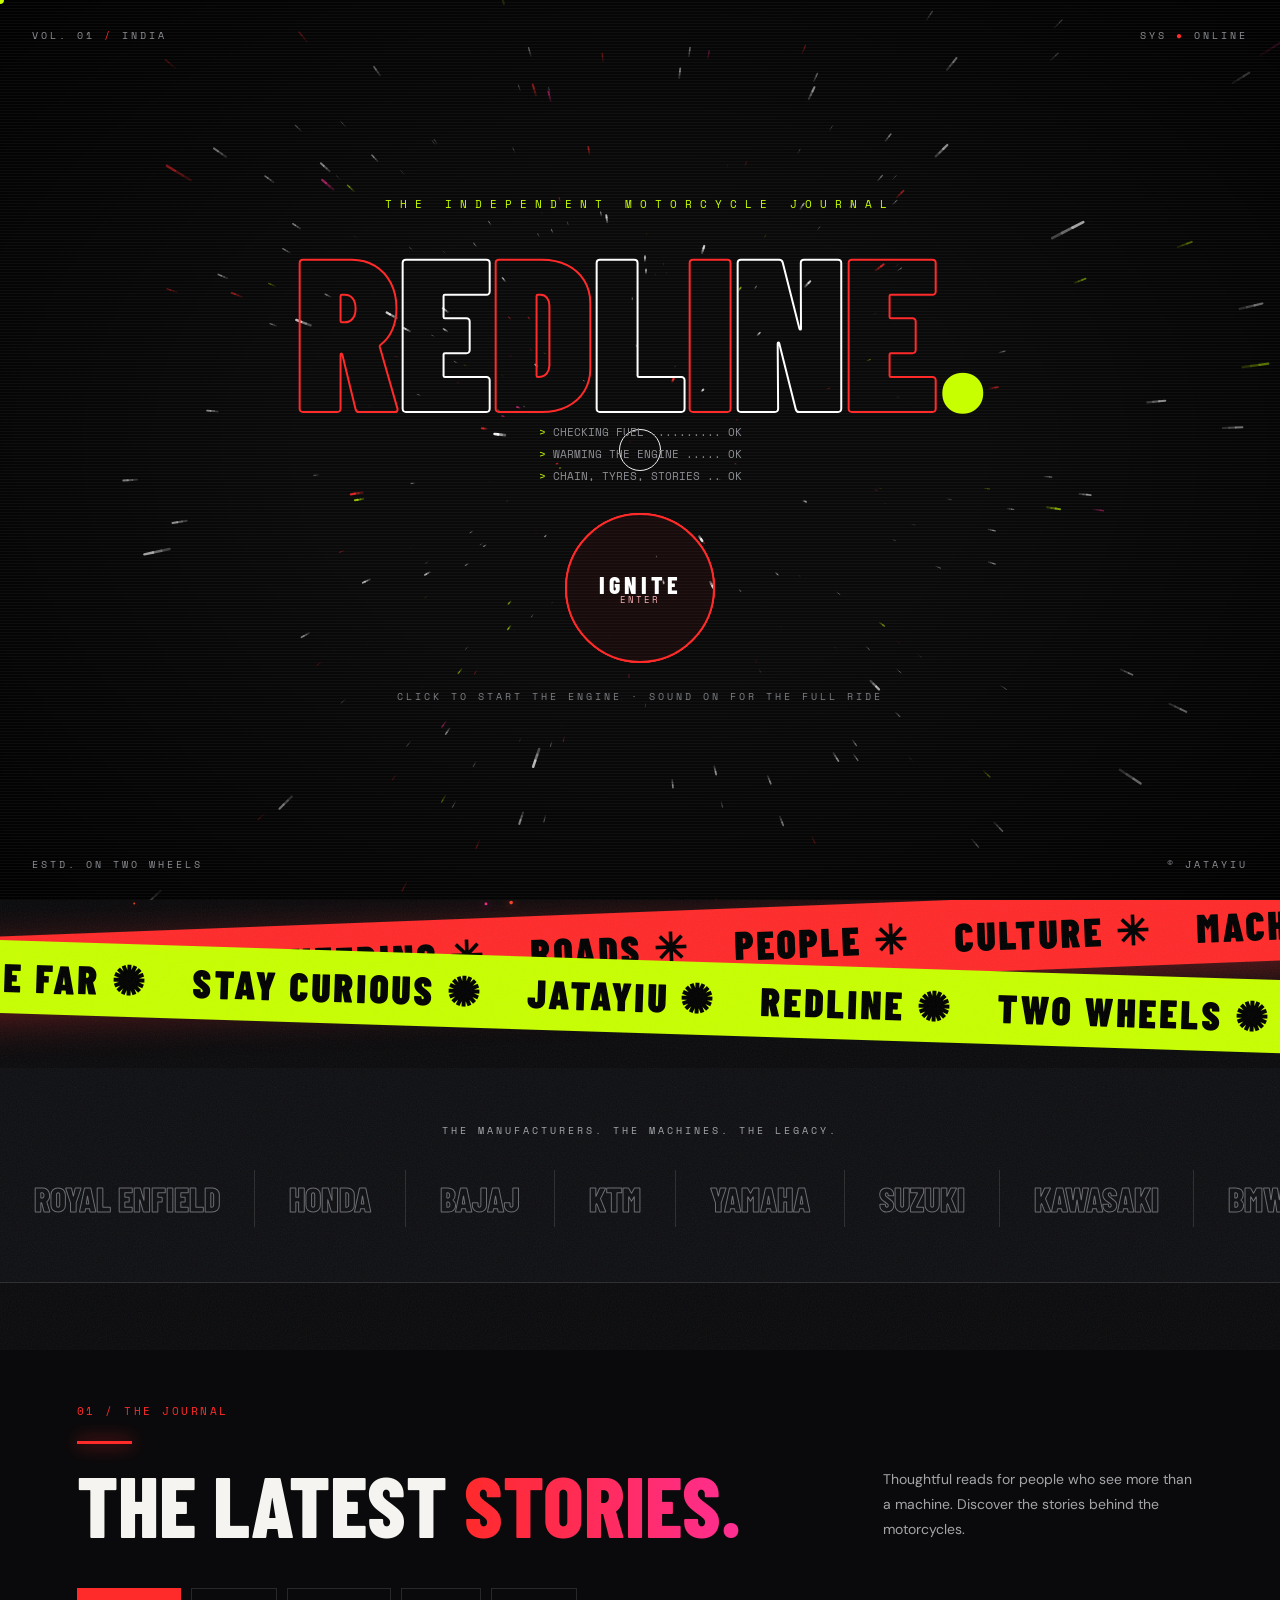
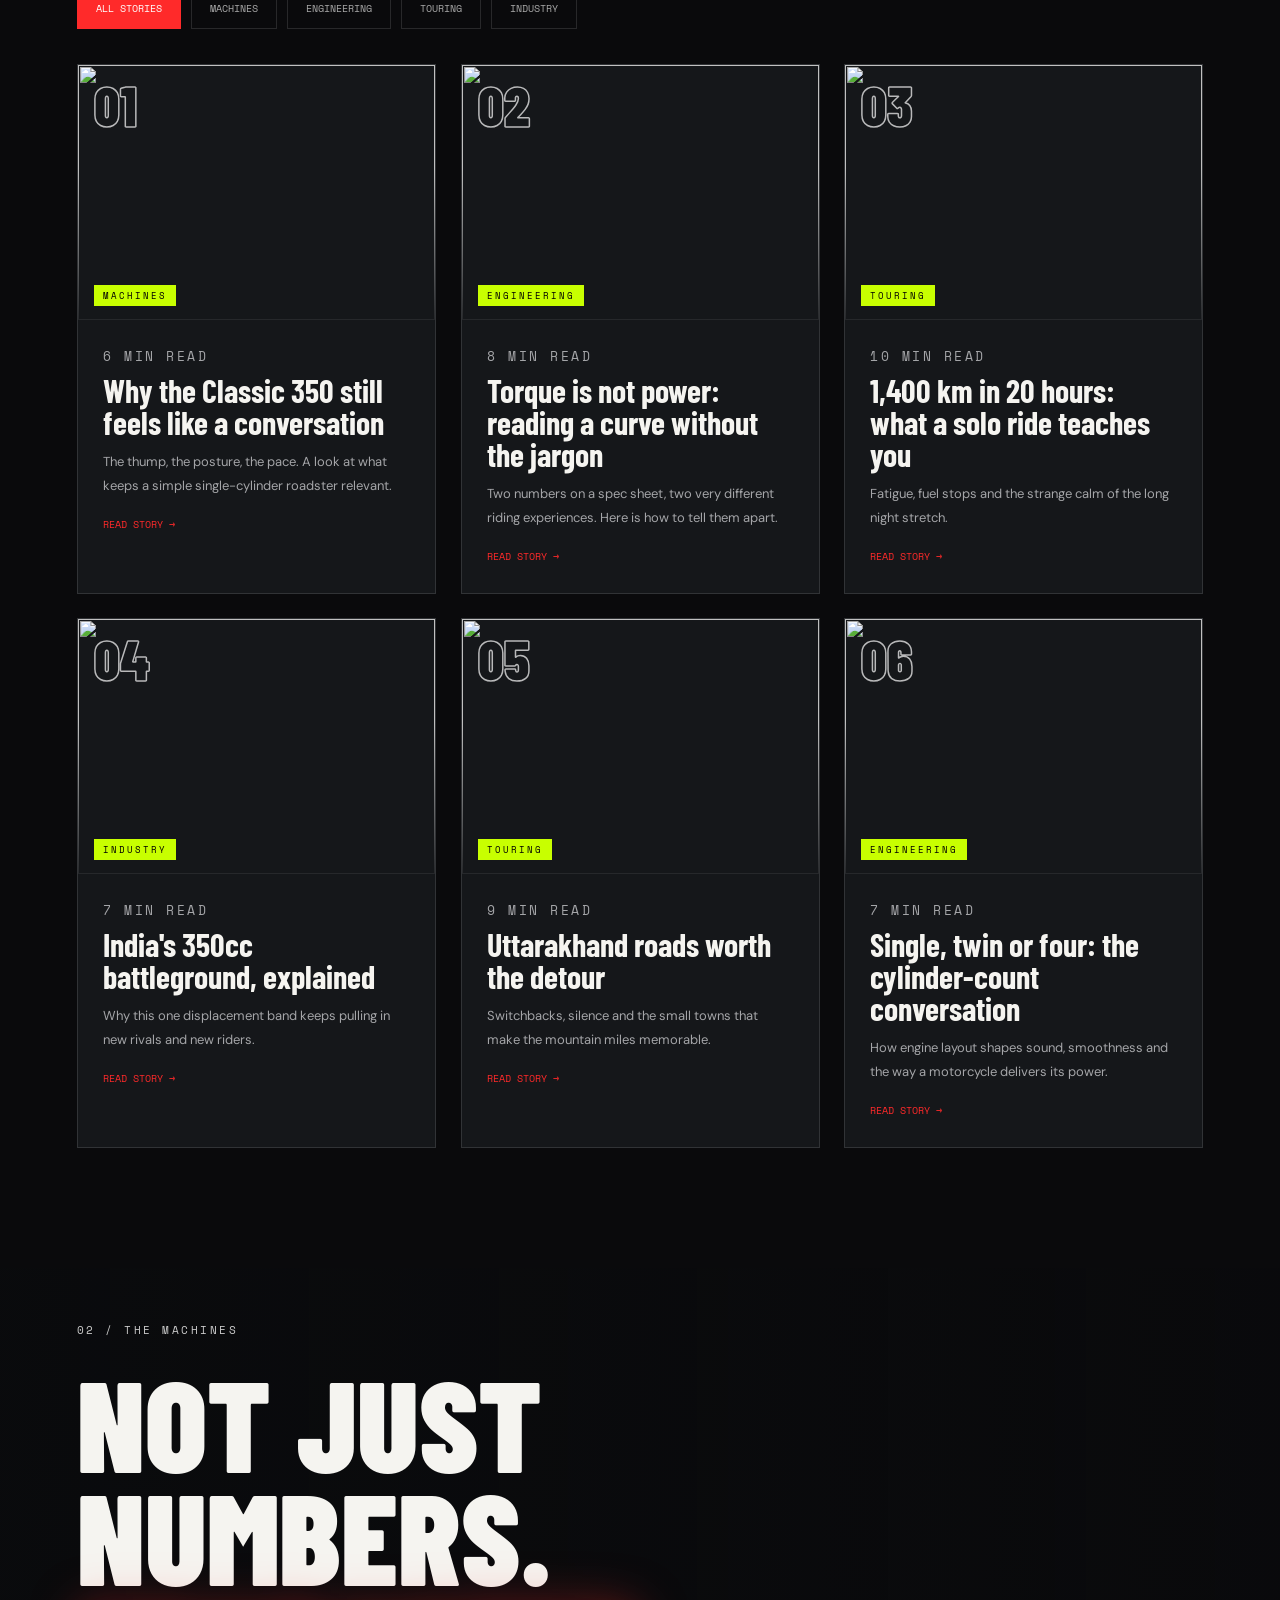
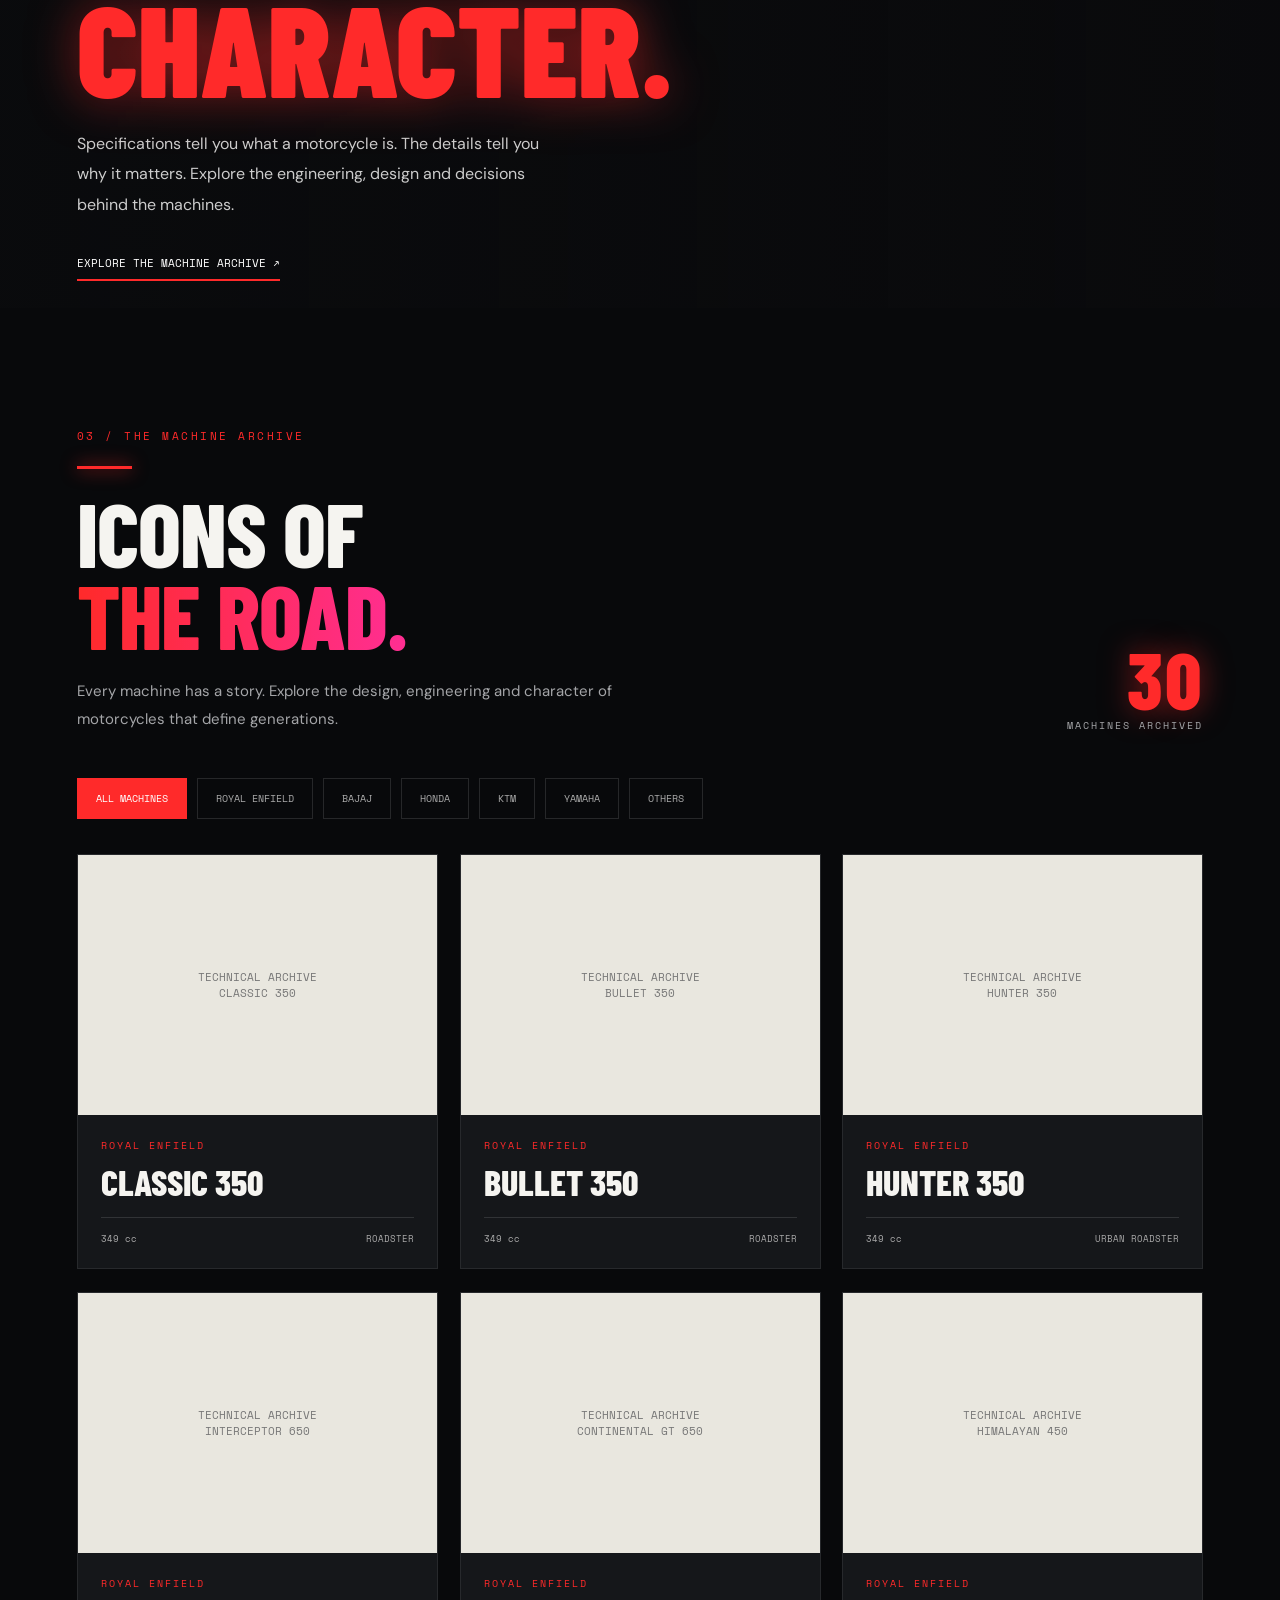
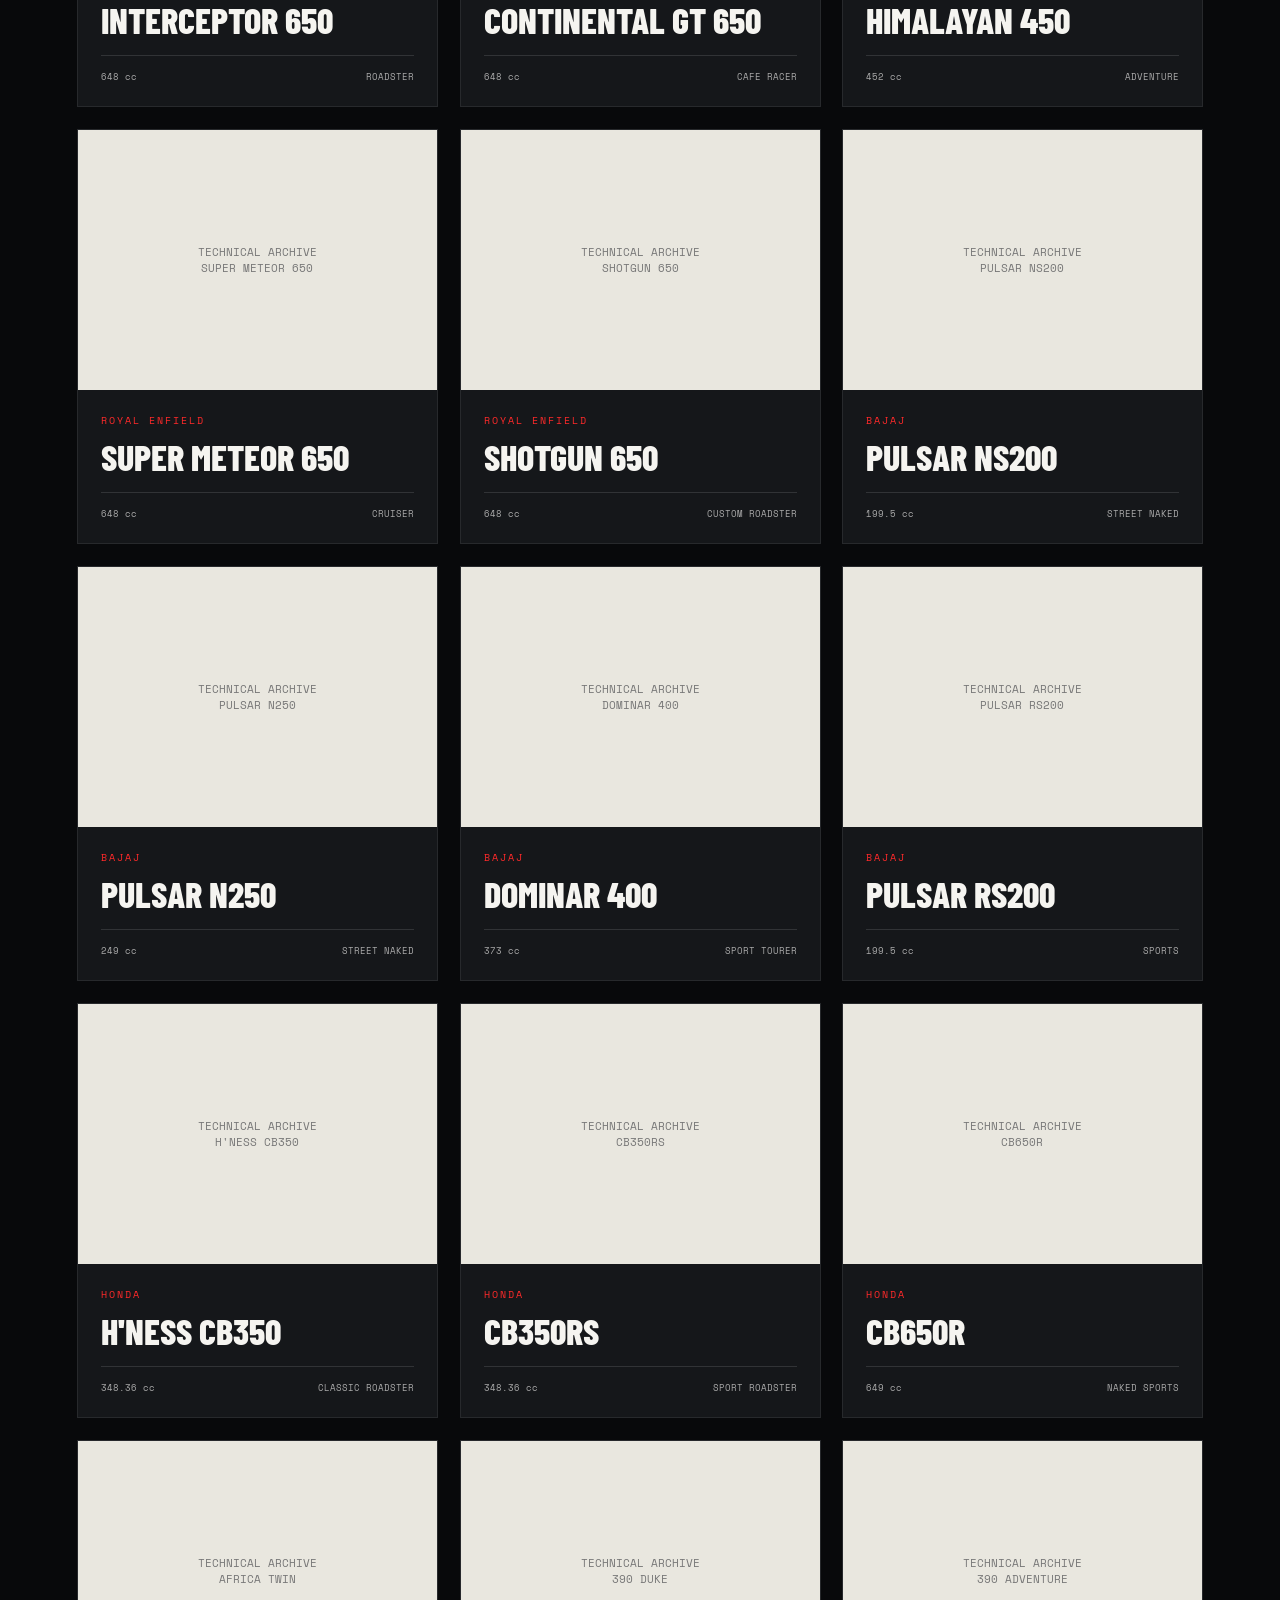
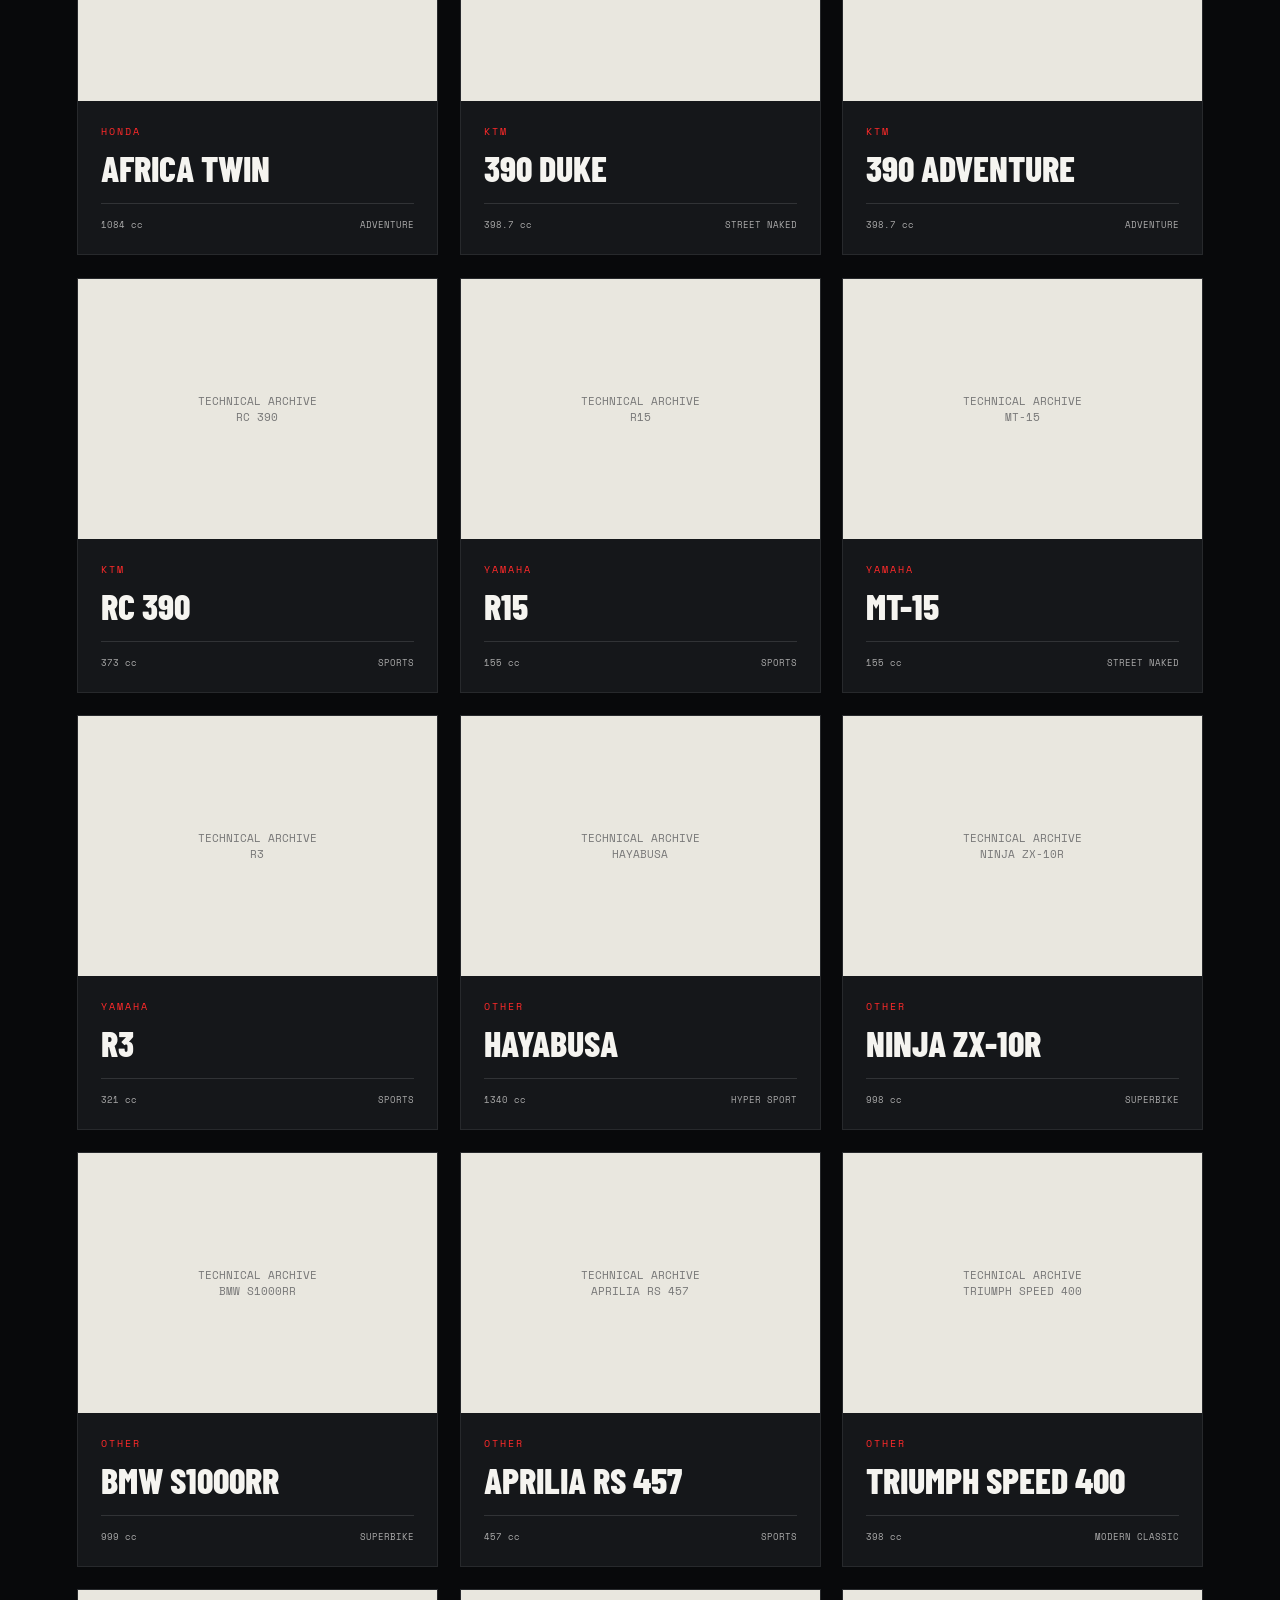
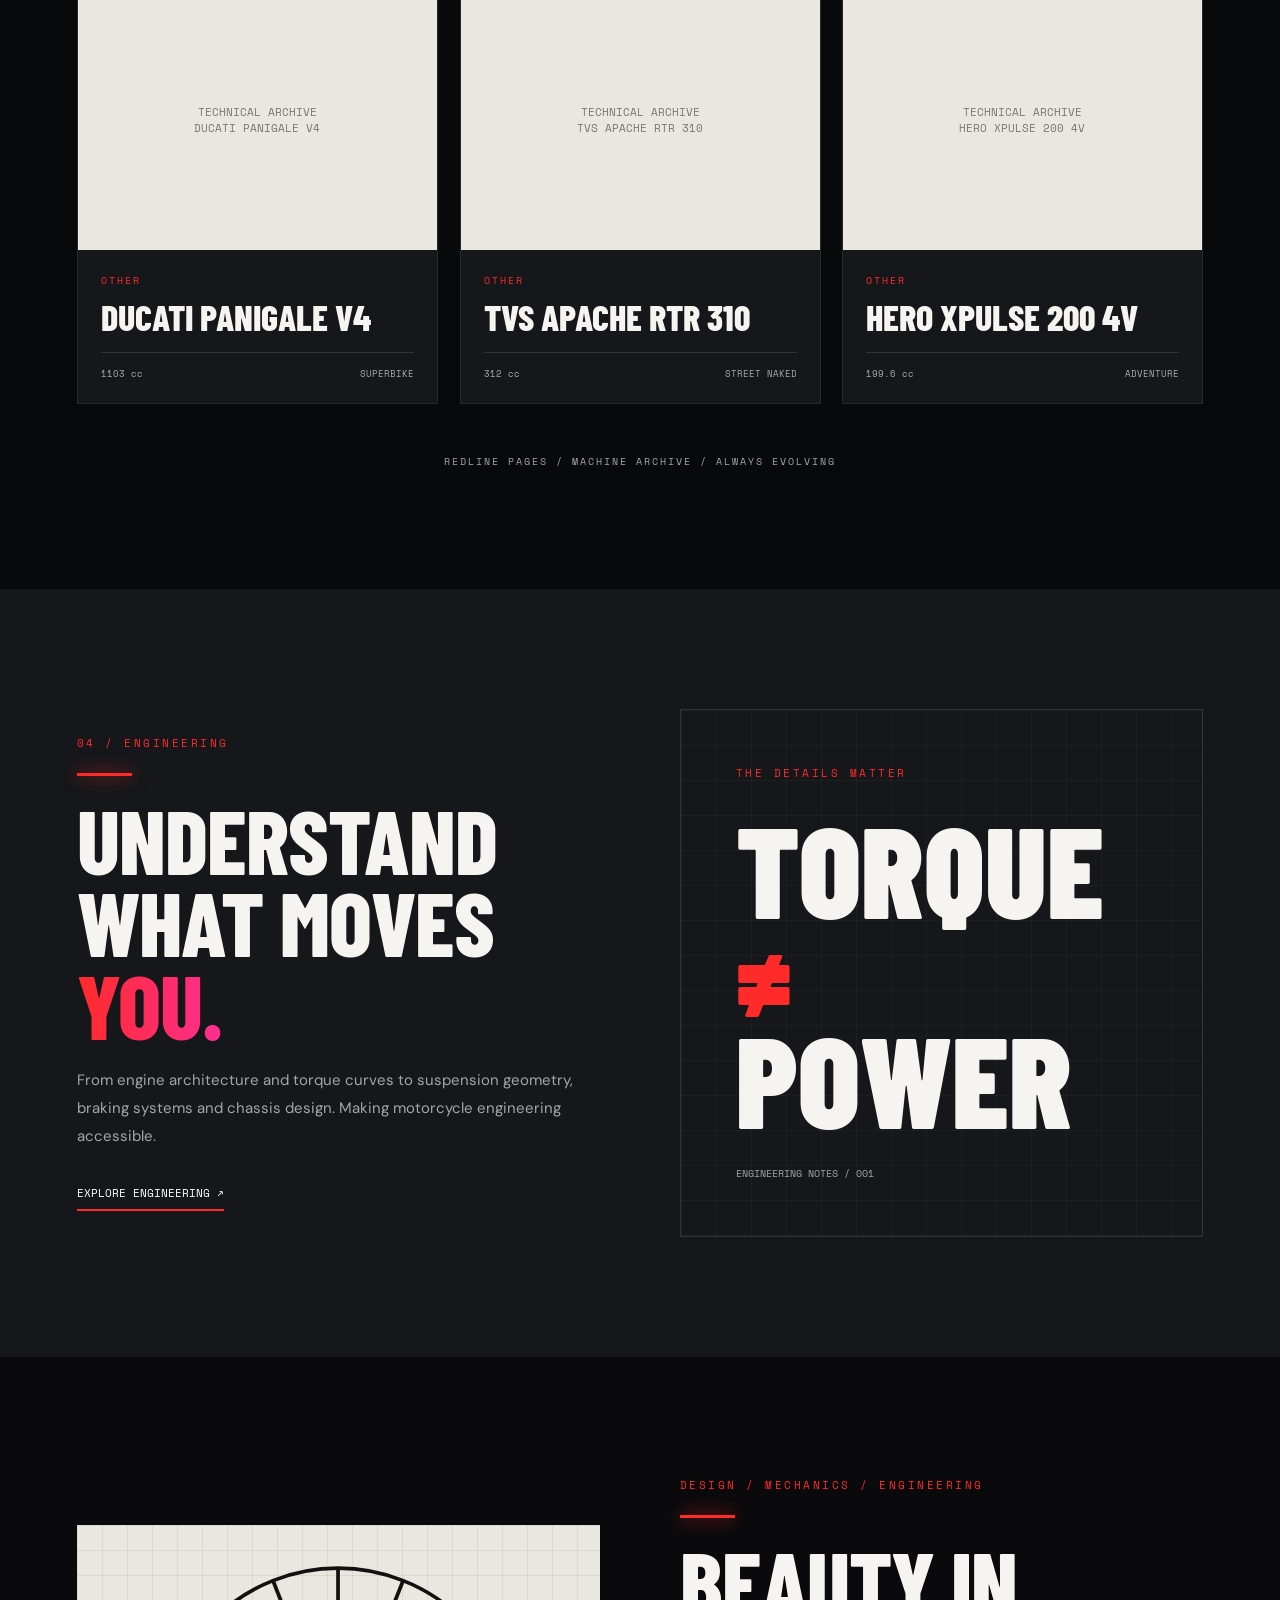
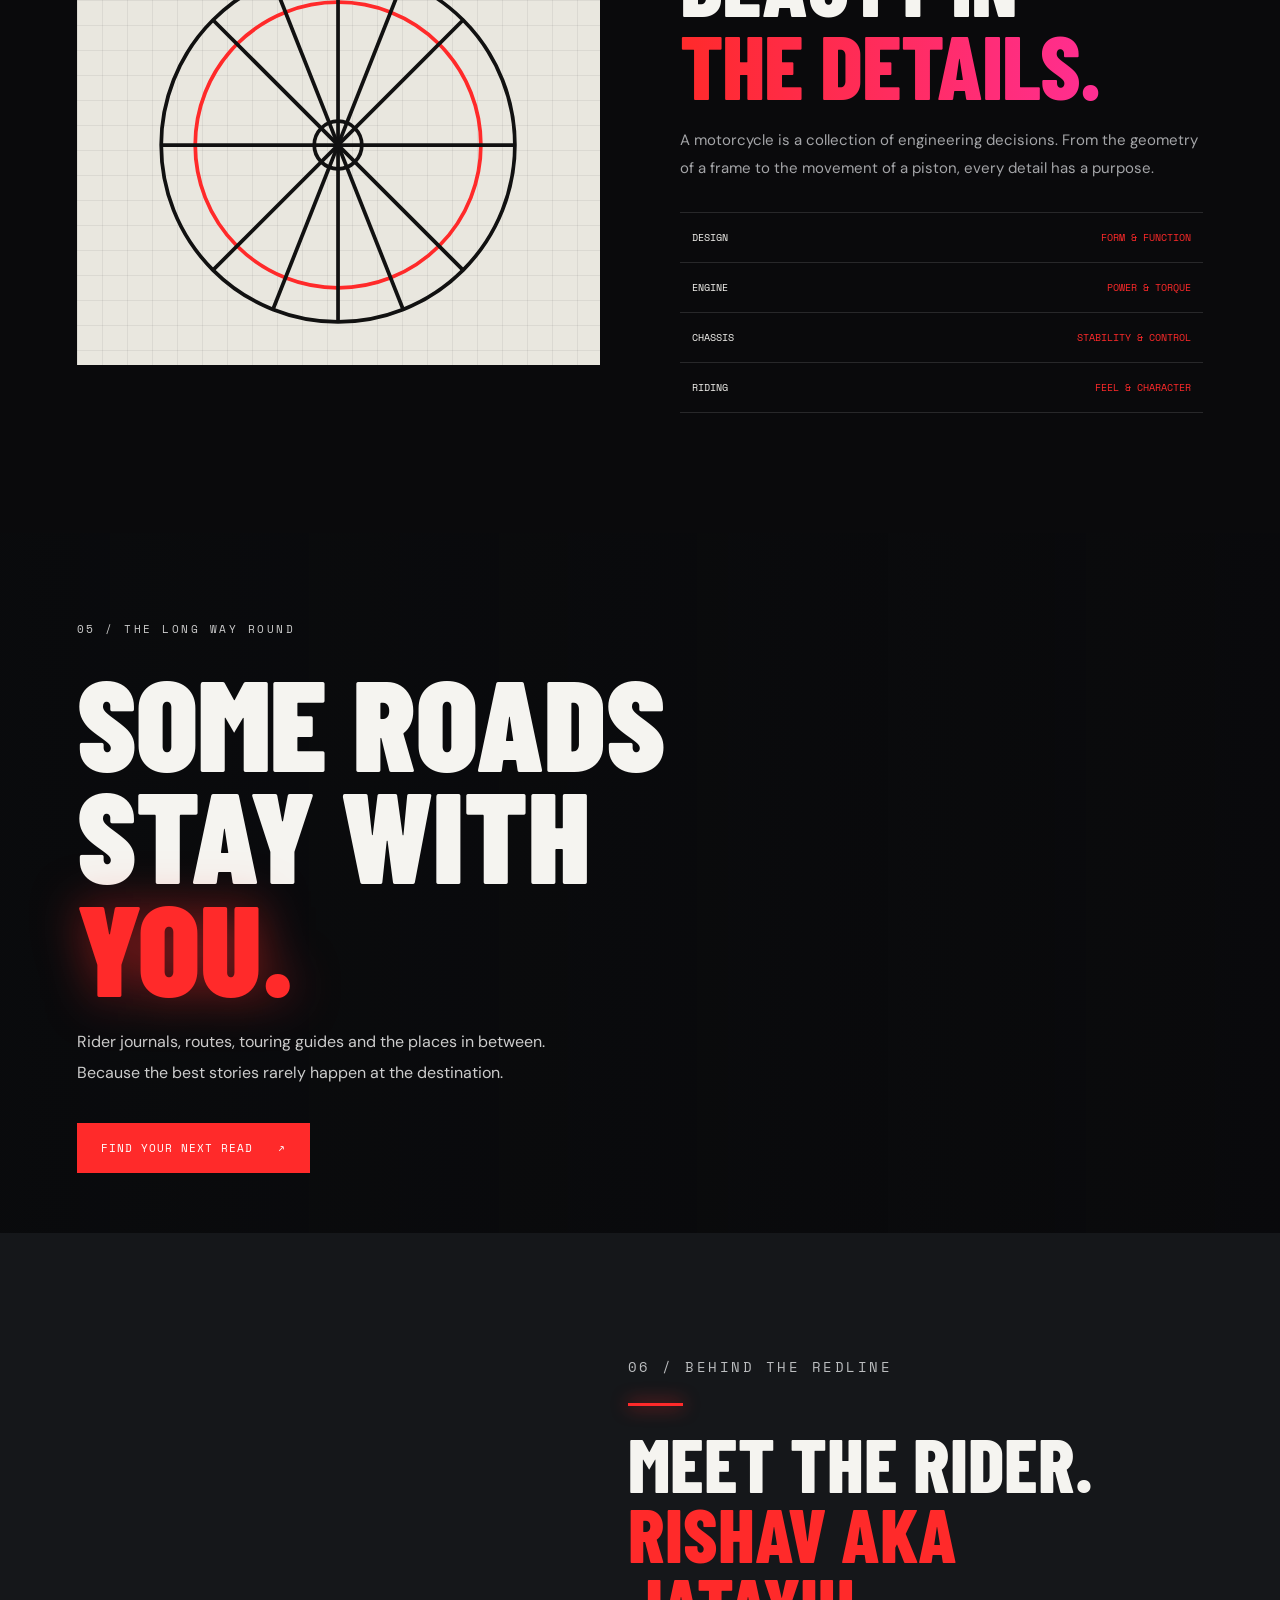
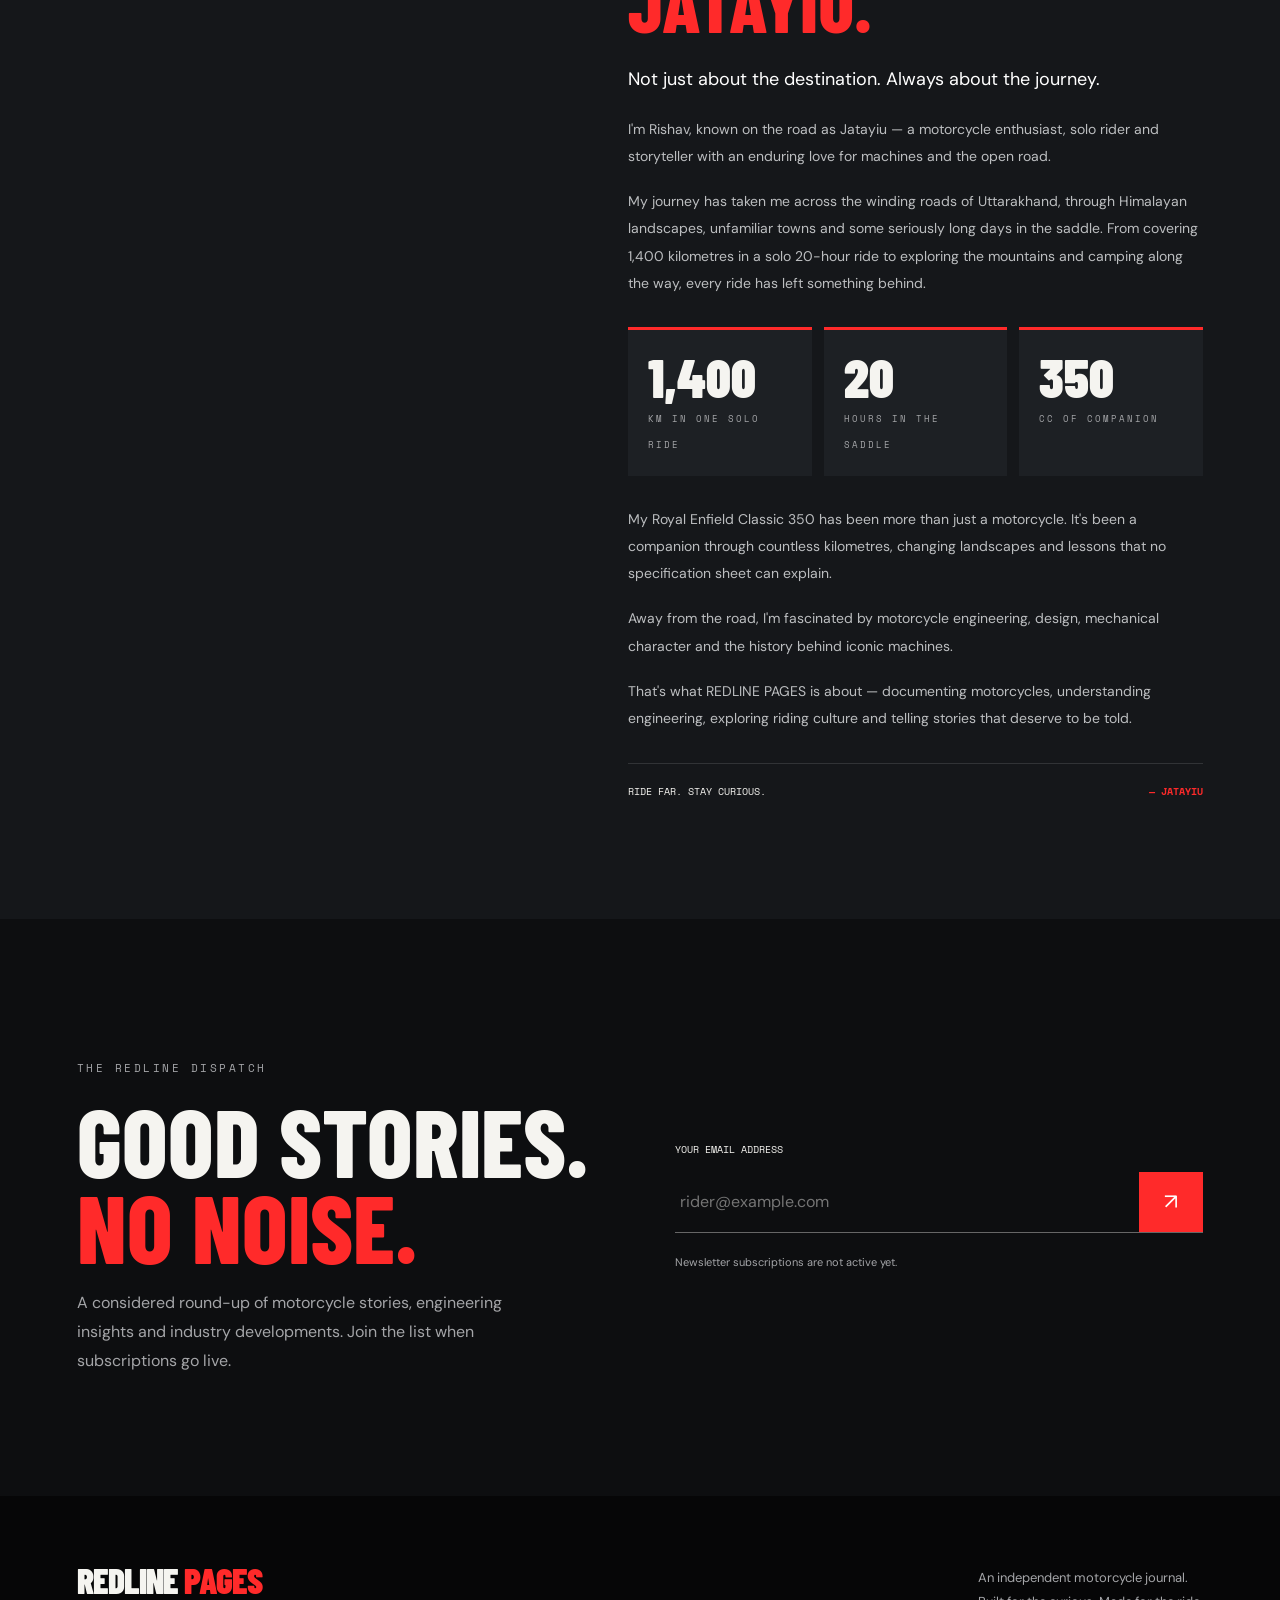
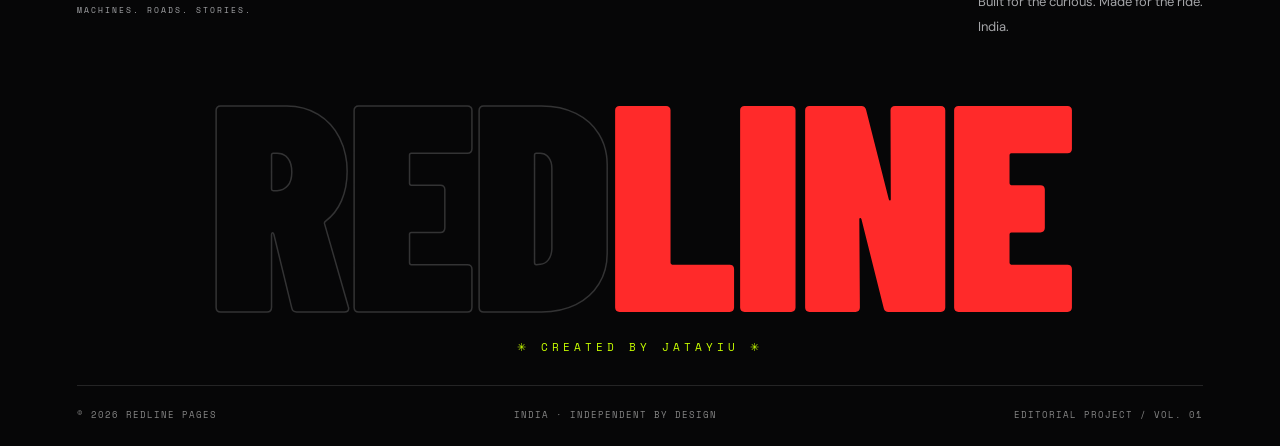
==== commit 5f6e0239: "Update index.html" ====
--- a/index.html
+++ b/index.html
@@ -1,1460 +1,556 @@
-
 <!DOCTYPE html>
 <html lang="en">
 <head>
 <meta charset="UTF-8">
 <meta name="viewport" content="width=device-width, initial-scale=1.0">
-
 <meta name="description" content="REDLINE PAGES — An independent journal exploring motorcycles, engineering, riding culture and the roads that connect them.">
-
-<meta name="theme-color" content="#101113">
-
+<meta name="theme-color" content="#0a0a0c">
 <title>REDLINE PAGES — Machines. Roads. Stories.</title>
 
 <link rel="preconnect" href="https://fonts.googleapis.com">
 <link rel="preconnect" href="https://fonts.gstatic.com" crossorigin>
-
 <link href="https://fonts.googleapis.com/css2?family=Barlow+Condensed:wght@500;600;700;800;900&family=DM+Sans:wght@400;500;600;700&family=Space+Mono:wght@400;700&display=swap" rel="stylesheet">
 
 <style>
-
-/* =====================================
-   REDLINE PAGES — DESIGN SYSTEM
-===================================== */
-
-:root {
-  --red: #ed2929;
-  --black: #101113;
-  --surface: #17191c;
-  --surface-2: #202327;
-  --white: #f5f4f0;
-  --muted: #a4a5a8;
-  --line: rgba(255,255,255,.12);
-  --container: 1440px;
-}
-
-* {
-  margin: 0;
-  padding: 0;
-  box-sizing: border-box;
-}
-
-html {
-  scroll-behavior: smooth;
-  scroll-padding-top: 100px;
-}
-
-body {
-  background: var(--black);
-  color: var(--white);
-  font-family: 'DM Sans', sans-serif;
-  overflow-x: hidden;
-  line-height: 1.6;
-}
-
-a {
-  color: inherit;
-  text-decoration: none;
-}
-
-button, input {
-  font: inherit;
-}
-
-button {
-  cursor: pointer;
-}
-
-img {
-  display: block;
-  max-width: 100%;
-}
-
-::selection {
-  background: var(--red);
-  color: white;
-}
-
-.container {
-  width: min(var(--container), 88%);
-  margin-inline: auto;
-}
-
-.mono {
-  font-family: 'Space Mono', monospace;
-}
-
-.eyebrow {
-  color: var(--red);
-  font: 11px 'Space Mono', monospace;
-  letter-spacing: 2.5px;
-  text-transform: uppercase;
-}
-
-.section {
-  padding: 115px 0;
-}
-
-.section-title {
-  font: 800 clamp(55px, 7vw, 100px)/.92 'Barlow Condensed', sans-serif;
-  text-transform: uppercase;
-  letter-spacing: -1px;
-}
-
-.section-title em {
-  color: var(--red);
-  font-style: normal;
-}
-
-.section-description {
-  color: var(--muted);
-  max-width: 550px;
-  line-height: 1.85;
-  font-size: 15px;
-  margin-top: 22px;
-}
-
-.red-line {
-  width: 55px;
-  height: 3px;
-  background: var(--red);
-  margin: 22px 0;
-}
-
-/* =====================================
+/* =====================================================
+   REDLINE PAGES — FUNK EDITION
+   created by Jatayiu
+===================================================== */
+:root{
+  --red:#ff2a2a;
+  --pink:#ff2e93;
+  --acid:#c8ff00;
+  --cyan:#00e5ff;
+  --black:#0a0a0c;
+  --surface:#15171a;
+  --surface-2:#1d2024;
+  --white:#f5f4f0;
+  --muted:#a4a5a8;
+  --line:rgba(255,255,255,.12);
+  --container:1440px;
+  --ease:cubic-bezier(.16,1,.3,1);
+  --ease-io:cubic-bezier(.76,0,.24,1);
+}
+*{margin:0;padding:0;box-sizing:border-box}
+html{scroll-behavior:smooth;scroll-padding-top:90px}
+body{background:var(--black);color:var(--white);font-family:'DM Sans',sans-serif;line-height:1.6;overflow-x:hidden;-webkit-font-smoothing:antialiased}
+body.locked{overflow:hidden;height:100vh}
+a{color:inherit;text-decoration:none}
+button,input{font:inherit}
+button{cursor:pointer}
+img{display:block;max-width:100%}
+::selection{background:var(--acid);color:#000}
+.container{width:min(var(--container),88%);margin-inline:auto}
+.eyebrow{color:var(--red);font:11px 'Space Mono',monospace;letter-spacing:2.5px;text-transform:uppercase}
+.section{padding:120px 0;position:relative}
+.section-title{font:800 clamp(55px,7vw,100px)/.92 'Barlow Condensed',sans-serif;text-transform:uppercase;letter-spacing:-1px}
+.section-title em,.section-heading h2 em{color:var(--red);font-style:normal;background:linear-gradient(90deg,var(--red),var(--pink),var(--red));background-size:200% 100%;-webkit-background-clip:text;background-clip:text;-webkit-text-fill-color:transparent;animation:flow 4s linear infinite}
+@keyframes flow{to{background-position:200% 0}}
+.section-description{color:var(--muted);max-width:550px;line-height:1.85;font-size:15px;margin-top:22px}
+.red-line{width:55px;height:3px;background:var(--red);margin:22px 0;transform-origin:left;box-shadow:0 0 18px var(--red)}
+
+/* =====================================================
+   NOISE + CURSOR + PROGRESS
+===================================================== */
+body::after{
+  content:"";position:fixed;inset:-50%;width:200%;height:200%;z-index:9990;pointer-events:none;opacity:.07;
+  background-image:url("data:image/svg+xml,%3Csvg xmlns='http://www.w3.org/2000/svg' width='200' height='200'%3E%3Cfilter id='n'%3E%3CfeTurbulence type='fractalNoise' baseFrequency='.8' numOctaves='2' stitchTiles='stitch'/%3E%3C/filter%3E%3Crect width='100%25' height='100%25' filter='url(%23n)'/%3E%3C/svg%3E");
+  animation:grain 1s steps(6) infinite;
+}
+@keyframes grain{
+  0%{transform:translate(0,0)}20%{transform:translate(-4%,3%)}40%{transform:translate(3%,-5%)}
+  60%{transform:translate(-5%,-2%)}80%{transform:translate(4%,4%)}100%{transform:translate(0,0)}
+}
+.progress{position:fixed;z-index:2000;top:0;left:0;width:0;height:3px;background:linear-gradient(90deg,var(--red),var(--pink),var(--acid));box-shadow:0 0 14px var(--red)}
+
+.cursor-dot,.cursor-ring{position:fixed;top:0;left:0;pointer-events:none;z-index:99999;display:none}
+.has-cursor .cursor-dot,.has-cursor .cursor-ring{display:block}
+.has-cursor,.has-cursor a,.has-cursor button{cursor:none}
+.cursor-dot{width:8px;height:8px;margin:-4px 0 0 -4px;border-radius:50%;background:var(--acid)}
+.cursor-ring{width:42px;height:42px;margin:-21px 0 0 -21px;border-radius:50%;border:1.5px solid #fff;mix-blend-mode:difference;transition:width .3s var(--ease),height .3s var(--ease),margin .3s var(--ease),background .3s}
+.cursor-ring.hot{width:86px;height:86px;margin:-43px 0 0 -43px;background:#fff}
+
+/* =====================================================
+   ENTRY GATE
+===================================================== */
+#gate{
+  position:fixed;inset:0;z-index:10000;background:var(--black);display:grid;place-items:center;overflow:hidden;
+  transition:transform 1.1s var(--ease-io),opacity .9s ease .1s,filter .9s;
+}
+#gate.out{opacity:0;transform:scale(1.7);filter:blur(16px);pointer-events:none}
+#gate canvas{position:absolute;inset:0;width:100%;height:100%}
+#gate::before{ /* vignette + scanlines */
+  content:"";position:absolute;inset:0;z-index:1;pointer-events:none;
+  background:
+    repeating-linear-gradient(0deg,rgba(255,255,255,.035) 0 1px,transparent 1px 3px),
+    radial-gradient(ellipse at center,transparent 35%,rgba(0,0,0,.85) 100%);
+}
+.gate-hud{position:absolute;z-index:3;font:10px 'Space Mono',monospace;letter-spacing:3px;color:#8d8f94;opacity:0;animation:fadeUp 1s var(--ease) forwards}
+.gate-hud.tl{top:28px;left:32px;animation-delay:.4s}
+.gate-hud.tr{top:28px;right:32px;animation-delay:.55s}
+.gate-hud.bl{bottom:28px;left:32px;animation-delay:.7s}
+.gate-hud.br{bottom:28px;right:32px;animation-delay:.85s}
+.gate-hud b{color:var(--red);font-weight:400}
+@keyframes fadeUp{from{opacity:0;transform:translateY(16px)}to{opacity:1;transform:none}}
+
+.gate-ui{position:relative;z-index:3;text-align:center;padding:0 5%}
+.gate-pre{font:11px 'Space Mono',monospace;letter-spacing:8px;color:var(--acid);opacity:0;animation:preIn 1.4s var(--ease) .3s forwards}
+@keyframes preIn{from{opacity:0;letter-spacing:30px;filter:blur(8px)}to{opacity:1;letter-spacing:8px;filter:none}}
+.gate-title{font:900 clamp(70px,17vw,250px)/.8 'Barlow Condensed',sans-serif;letter-spacing:-4px;text-transform:uppercase;margin:26px 0 8px;display:flex;justify-content:center;flex-wrap:wrap}
+.gate-title .g{display:inline-block;opacity:0;transform:translateY(-120px) rotateX(90deg) scale(1.4);filter:blur(18px);
+  animation:dropIn 1.1s var(--ease) forwards;animation-delay:calc(.5s + var(--i)*.09s);
+  color:transparent;-webkit-text-stroke:2px #fff;transition:color .3s}
+.gate-title .g:nth-child(odd){-webkit-text-stroke-color:var(--red)}
+.gate-title .g.dot{color:var(--acid);-webkit-text-stroke:0}
+.gate-title:hover .g{color:#fff}
+@keyframes dropIn{to{opacity:1;transform:none;filter:none}}
+.gate-title.flick{animation:flicker 5s linear 2.6s infinite}
+@keyframes flicker{0%,92%,100%{opacity:1}93%{opacity:.4}94%{opacity:1}96%{opacity:.6}97%{opacity:1}}
+
+.boot{font:11px 'Space Mono',monospace;color:#8d8f94;line-height:2;height:66px;margin-bottom:26px;text-align:left;display:inline-block}
+.boot span{display:block;opacity:0;white-space:nowrap;overflow:hidden;animation:typeIn .8s steps(34) forwards}
+.boot span:nth-child(1){animation-delay:1.5s}
+.boot span:nth-child(2){animation-delay:2s}
+.boot span:nth-child(3){animation-delay:2.5s}
+.boot i{color:var(--acid);font-style:normal}
+@keyframes typeIn{from{opacity:1;max-width:0}to{opacity:1;max-width:40ch}}
+
+.ignite{position:relative;width:150px;height:150px;border-radius:50%;border:2px solid var(--red);background:rgba(255,42,42,.06);color:#fff;
+  font:800 24px 'Barlow Condensed',sans-serif;letter-spacing:4px;display:inline-grid;place-items:center;margin:0 auto;
+  opacity:0;transform:scale(.3);animation:popIn 1s var(--ease) 3s forwards;transition:background .3s,box-shadow .3s,color .3s}
+@keyframes popIn{to{opacity:1;transform:scale(1)}}
+.ignite::before,.ignite::after{content:"";position:absolute;inset:-2px;border-radius:50%;border:1.5px solid var(--red);animation:ripple 2.4s ease-out infinite}
+.ignite::after{animation-delay:1.2s}
+@keyframes ripple{from{transform:scale(1);opacity:.9}to{transform:scale(2.3);opacity:0}}
+.ignite:hover,.ignite:focus-visible{background:var(--red);box-shadow:0 0 60px var(--red),inset 0 0 30px rgba(255,255,255,.25);outline:none}
+.ignite small{display:block;font:9px 'Space Mono',monospace;letter-spacing:2px;color:#ffb3b3;margin-top:-6px}
+.gate-hint{font:10px 'Space Mono',monospace;letter-spacing:3px;color:#7d7f84;margin-top:26px;opacity:0;animation:fadeUp 1s ease 3.4s forwards}
+body.igniting .ignite{transform:scale(1.25);background:var(--acid);border-color:var(--acid);color:#000;box-shadow:0 0 120px var(--acid);transition:all .5s var(--ease)}
+body.igniting #gate .gate-title{animation:shake .12s linear infinite}
+@keyframes shake{0%{transform:translate(0,0)}25%{transform:translate(-3px,2px)}50%{transform:translate(3px,-2px)}75%{transform:translate(-2px,-3px)}100%{transform:translate(0,0)}}
+
+/* =====================================================
    LOADER
-===================================== */
-
-.loader {
-  position: fixed;
-  inset: 0;
-  z-index: 9999;
-  background: var(--black);
-  display: grid;
-  place-items: center;
-  animation: loaderHide .5s ease 1.4s forwards;
-}
-
-.loader-logo {
-  font: 900 clamp(55px, 12vw, 110px)/.9 'Barlow Condensed';
-  letter-spacing: -3px;
-}
-
-.loader-logo span {
-  color: var(--red);
-}
-
-.loader p {
-  color: var(--muted);
-  font: 10px 'Space Mono';
-  letter-spacing: 4px;
-  margin-top: 20px;
-  text-align: center;
-}
-
-.loader-bar {
-  height: 2px;
-  width: 180px;
-  background: #333;
-  margin: 20px auto;
-  overflow: hidden;
-}
-
-.loader-bar::after {
-  content: "";
-  display: block;
-  height: 100%;
-  width: 100%;
-  background: var(--red);
-  animation: loading 1.2s ease forwards;
-}
-
-@keyframes loading {
-  to { transform: translateX(0); }
-}
-
-.loader-bar::after {
-  transform: translateX(-100%);
-}
-
-@keyframes loaderHide {
-  to {
-    opacity: 0;
-    visibility: hidden;
-    pointer-events: none;
-  }
-}
-
-/* =====================================
-   PROGRESS BAR
-===================================== */
-
-.progress {
-  position: fixed;
-  z-index: 2000;
-  top: 0;
-  left: 0;
-  width: 0;
-  height: 3px;
-  background: var(--red);
-}
-
-/* =====================================
-   ANNOUNCEMENT
-===================================== */
-
-.announcement {
-  background: var(--red);
-  color: white;
-  text-align: center;
-  padding: 9px 15px;
-  font: 10px 'Space Mono', monospace;
-  letter-spacing: 2px;
-}
-
-/* =====================================
+===================================================== */
+#loader{position:fixed;inset:0;z-index:9000;display:none;place-items:center;overflow:hidden}
+body.loading #loader{display:grid}
+.strips{position:absolute;inset:0;display:flex}
+.strip{flex:1;background:var(--black);border-right:1px solid rgba(255,255,255,.03);
+  background-image:linear-gradient(180deg,transparent 70%,rgba(255,42,42,.12));
+  transition:transform 1s var(--ease-io) calc(var(--i)*70ms + 250ms)}
+.strip:nth-child(even){background-image:linear-gradient(0deg,transparent 70%,rgba(200,255,0,.08))}
+#loader.open .strip{transform:translateY(-101%)}
+#loader.open .strip:nth-child(even){transform:translateY(101%)}
+.loader-content{position:relative;z-index:2;text-align:center;padding:0 5%;transition:opacity .5s ease,transform .7s var(--ease),filter .5s}
+#loader.fade .loader-content{opacity:0;transform:scale(.88);filter:blur(10px)}
+.by{font:11px 'Space Mono',monospace;letter-spacing:10px;color:var(--acid);opacity:0;transform:translateY(10px)}
+#loader.go .by{animation:fadeUp .9s var(--ease) .1s forwards}
+.name{position:relative;display:inline-block;font:900 clamp(62px,15vw,190px)/.85 'Barlow Condensed',sans-serif;letter-spacing:-3px;text-transform:uppercase;margin:16px 0 10px;perspective:700px}
+.name .l{display:inline-block;opacity:0;transform:translateY(80px) rotateX(-90deg) scale(.5);filter:blur(12px);
+  background:linear-gradient(180deg,#fff 30%,var(--red));-webkit-background-clip:text;background-clip:text;-webkit-text-fill-color:transparent}
+#loader.go .name .l{animation:letterIn 1s var(--ease) forwards;animation-delay:calc(var(--i)*.1s + .25s)}
+@keyframes letterIn{to{opacity:1;transform:none;filter:none}}
+.name::before,.name::after{content:attr(data-text);position:absolute;left:0;top:0;width:100%;opacity:0;pointer-events:none}
+.name::before{color:var(--cyan);animation:glitchA 2.6s linear 1.6s infinite}
+.name::after{color:var(--pink);animation:glitchB 2.6s linear 1.6s infinite}
+@keyframes glitchA{0%,86%,100%{opacity:0}88%{opacity:.9;transform:translate(-6px,2px);clip-path:inset(8% 0 62% 0)}92%{opacity:.9;transform:translate(5px,-2px);clip-path:inset(58% 0 12% 0)}96%{opacity:0}}
+@keyframes glitchB{0%,87%,100%{opacity:0}90%{opacity:.9;transform:translate(6px,-2px);clip-path:inset(40% 0 30% 0)}94%{opacity:.9;transform:translate(-5px,3px);clip-path:inset(5% 0 75% 0)}97%{opacity:0}}
+.name-bar{height:4px;width:0;margin:0 auto 34px;background:linear-gradient(90deg,var(--red),var(--pink),var(--acid));box-shadow:0 0 20px var(--red)}
+#loader.go .name-bar{animation:bar 1.4s var(--ease) 1s forwards}
+@keyframes bar{to{width:min(420px,70%)}}
+
+.gauge{position:relative;width:min(230px,56vw);margin:0 auto}
+.gauge svg{width:100%;height:auto;overflow:visible}
+.g-track{fill:none;stroke:#26282c;stroke-width:8;stroke-linecap:round}
+.g-prog{fill:none;stroke:var(--acid);stroke-width:8;stroke-linecap:round;filter:drop-shadow(0 0 8px var(--acid))}
+.g-prog.redzone{stroke:var(--red);filter:drop-shadow(0 0 10px var(--red))}
+.g-needle{transform-origin:120px 120px}
+.gauge-num{position:absolute;inset:0;display:grid;place-items:center;padding-top:42px;font:800 48px 'Barlow Condensed',sans-serif}
+.gauge-num small{display:block;font:9px 'Space Mono',monospace;letter-spacing:3px;color:var(--muted);text-align:center;margin-top:-4px}
+.status{font:10px 'Space Mono',monospace;letter-spacing:4px;color:var(--muted);margin-top:8px;min-height:18px}
+.loader-corner{position:absolute;z-index:2;font:10px 'Space Mono',monospace;letter-spacing:3px;color:#6b6d72}
+.loader-corner.a{left:32px;bottom:28px}.loader-corner.b{right:32px;bottom:28px}
+
+/* =====================================================
    HEADER
-===================================== */
-
-.header {
-  position: sticky;
-  top: 0;
-  z-index: 1000;
-  background: rgba(16,17,19,.96);
-  backdrop-filter: blur(16px);
-  border-bottom: 1px solid var(--line);
-}
-
-.header-inner {
-  min-height: 86px;
-  width: min(var(--container), 88%);
-  margin: auto;
-  display: flex;
-  align-items: center;
-  justify-content: space-between;
-  gap: 35px;
-}
-
-.logo {
-  flex-shrink: 0;
-  font: 900 35px/.85 'Barlow Condensed', sans-serif;
-  letter-spacing: -1px;
-}
-
-.logo span {
-  color: var(--red);
-}
-
-.logo small {
-  display: block;
-  color: var(--muted);
-  font: 8px 'Space Mono', monospace;
-  letter-spacing: 2px;
-  margin-top: 8px;
-}
-
-.nav {
-  display: flex;
-  align-items: center;
-  gap: clamp(15px, 2vw, 30px);
-}
-
-.nav a {
-  font-size: 12px;
-  font-weight: 600;
-  color: #c2c2c2;
-  transition: color .2s;
-}
-
-.nav a:hover,
-.nav a.active {
-  color: var(--red);
-}
-
-.menu-toggle {
-  display: none;
-  background: none;
-  border: 1px solid var(--line);
-  color: white;
-  padding: 9px 13px;
-  font-size: 20px;
-}
-
-/* =====================================
+===================================================== */
+.announcement{background:var(--red);color:#fff;text-align:center;padding:9px 15px;font:10px 'Space Mono',monospace;letter-spacing:2px;overflow:hidden;white-space:nowrap}
+.header{position:sticky;top:0;z-index:1000;background:rgba(10,10,12,.82);backdrop-filter:blur(18px);border-bottom:1px solid var(--line);transition:transform .6s var(--ease)}
+.header.hide{transform:translateY(-100%)}
+.header-inner{min-height:86px;width:min(var(--container),88%);margin:auto;display:flex;align-items:center;justify-content:space-between;gap:35px}
+.logo{flex-shrink:0;font:900 35px/.85 'Barlow Condensed',sans-serif;letter-spacing:-1px;position:relative}
+.logo span{color:var(--red);display:inline-block;transition:transform .4s var(--ease),text-shadow .3s}
+.logo:hover span{transform:skewX(-12deg);text-shadow:3px 0 var(--cyan),-3px 0 var(--pink)}
+.logo small{display:block;color:var(--muted);font:8px 'Space Mono',monospace;letter-spacing:2px;margin-top:8px}
+.nav{display:flex;align-items:center;gap:clamp(15px,2vw,30px)}
+.nav a{position:relative;font-size:12px;font-weight:600;color:#c2c2c2;padding:6px 0;transition:color .2s}
+.nav a::after{content:"";position:absolute;left:0;bottom:0;height:2px;width:100%;background:var(--red);transform:scaleX(0);transform-origin:right;transition:transform .5s var(--ease)}
+.nav a:hover,.nav a.active{color:#fff}
+.nav a:hover::after,.nav a.active::after{transform:scaleX(1);transform-origin:left}
+.menu-toggle{display:none;background:none;border:1px solid var(--line);color:#fff;padding:9px 13px;font-size:20px}
+
+/* =====================================================
    HERO
-===================================== */
-
-.hero {
-  min-height: 690px;
-  height: min(83vh, 900px);
-  position: relative;
-  display: flex;
-  align-items: center;
-  overflow: hidden;
-  isolation: isolate;
-}
-
-.hero-image {
-  position: absolute;
-  inset: 0;
-  z-index: -2;
-  background:
-    url("https://images.unsplash.com/photo-1558981806-ec527fa84c39?auto=format&fit=crop&w=2200&q=90")
-    center 55% / cover no-repeat;
-  animation: heroZoom 15s ease-out forwards;
-}
-
-@keyframes heroZoom {
-  from { transform: scale(1.08); }
-  to { transform: scale(1); }
-}
-
-.hero::before {
-  content: "";
-  position: absolute;
-  inset: 0;
-  z-index: -1;
-  background:
-    linear-gradient(90deg,
-      rgba(9,10,12,.96) 0%,
-      rgba(9,10,12,.83) 42%,
-      rgba(9,10,12,.30) 100%),
-    linear-gradient(0deg,
-      rgba(9,10,12,.65),
-      transparent 50%);
-}
-
-.hero-content {
-  width: min(var(--container), 88%);
-  margin: auto;
-  padding: 80px 0;
-  animation: reveal 1s ease .2s both;
-}
-
-@keyframes reveal {
-  from {
-    opacity: 0;
-    transform: translateY(30px);
-  }
-  to {
-    opacity: 1;
-    transform: translateY(0);
-  }
-}
-
-.hero-kicker {
-  display: flex;
-  align-items: center;
-  gap: 12px;
-  color: #dedede;
-  font: 11px 'Space Mono', monospace;
-  letter-spacing: 2px;
-  margin-bottom: 35px;
-}
-
-.hero-kicker span {
-  height: 8px;
-  width: 8px;
-  border-radius: 50%;
-  background: var(--red);
-  box-shadow: 0 0 15px var(--red);
-}
-
-.hero h1 {
-  font: 900 clamp(85px, 12vw, 175px)/.78 'Barlow Condensed', sans-serif;
-  letter-spacing: -3px;
-  text-transform: uppercase;
-}
-
-.hero h1 em {
-  color: var(--red);
-  font-style: normal;
-}
-
-.hero-description {
-  color: #d1d1d1;
-  font-size: 16px;
-  max-width: 470px;
-  line-height: 1.9;
-  margin-top: 35px;
-}
-
-.button {
-  display: inline-flex;
-  align-items: center;
-  gap: 25px;
-  padding: 16px 23px;
-  margin-top: 35px;
-  font: 11px 'Space Mono', monospace;
-  letter-spacing: 1px;
-  transition: .3s;
-}
-
-.button-red {
-  background: var(--red);
-  color: white;
-}
-
-.button-red:hover {
-  background: white;
-  color: var(--black);
-  transform: translateY(-3px);
-}
-
-.hero-index {
-  position: absolute;
-  bottom: 35px;
-  right: 6%;
-  color: #aaa;
-  font: 10px 'Space Mono', monospace;
-  letter-spacing: 2px;
-}
-
-/* =====================================
-   CATEGORY TICKER
-===================================== */
-
-.ticker {
-  overflow: hidden;
-  padding: 24px 0;
-  border-bottom: 1px solid var(--line);
-  background: #151619;
-}
-
-.ticker-track {
-  display: flex;
-  justify-content: space-around;
-  align-items: center;
-  gap: 40px;
-  min-width: max-content;
-  animation: ticker 35s linear infinite;
-}
-
-.ticker-track span {
-  font: 700 25px 'Barlow Condensed', sans-serif;
-  letter-spacing: 2px;
-}
-
-.ticker-track i {
-  color: var(--red);
-  font-style: normal;
-}
-
-@keyframes ticker {
-  to { transform: translateX(-30%); }
-}
-
-/* =====================================
-   BRAND STRIP
-===================================== */
-
-.brands {
-  padding: 55px 0;
-  background: #141619;
-  border-bottom: 1px solid var(--line);
-  overflow: hidden;
-}
-
-.brand-heading {
-  text-align: center;
-  margin-bottom: 32px;
-}
-
-.brand-heading p {
-  font: 10px 'Space Mono', monospace;
-  color: var(--muted);
-  letter-spacing: 3px;
-}
-
-.brand-track {
-  display: flex;
-  width: max-content;
-  animation: brandMove 45s linear infinite;
-}
-
-.brand-track:hover {
-  animation-play-state: paused;
-}
-
-.brand-item {
-  font: 800 30px 'Barlow Condensed', sans-serif;
-  color: #77797d;
-  padding: 8px 34px;
-  white-space: nowrap;
-  border-right: 1px solid var(--line);
-  transition: color .2s;
-}
-
-.brand-item:hover {
-  color: white;
-}
-
-.brand-item span {
-  color: var(--red);
-}
-
-@keyframes brandMove {
-  to { transform: translateX(-50%); }
-}
-
-/* =====================================
-   SECTION HEADINGS
-===================================== */
-
-.section-heading {
-  display: flex;
-  justify-content: space-between;
-  align-items: end;
-  gap: 40px;
-  margin-bottom: 45px;
-}
-
-.section-heading h2 {
-  font: 800 clamp(55px, 7vw, 85px)/.9 'Barlow Condensed';
-  text-transform: uppercase;
-}
-
-.section-heading h2 em {
-  color: var(--red);
-  font-style: normal;
-}
-
-.section-note {
-  max-width: 320px;
-  color: var(--muted);
-  font-size: 14px;
-  line-height: 1.8;
-}
-
-/* =====================================
-   LATEST STORIES
-===================================== */
-
-.latest {
-  background: var(--black);
-}
-
-.filters {
-  display: flex;
-  flex-wrap: wrap;
-  gap: 10px;
-  margin-bottom: 35px;
-}
-
-.filter {
-  padding: 11px 18px;
-  color: #aaa;
-  background: transparent;
-  border: 1px solid var(--line);
-  font: 10px 'Space Mono', monospace;
-  transition: .25s;
-}
-
-.filter:hover,
-.filter.active {
-  background: var(--red);
-  border-color: var(--red);
-  color: white;
-}
-
-.story-grid {
-  display: grid;
-  grid-template-columns: repeat(3,minmax(0,1fr));
-  gap: 25px;
-}
-
-.story-card {
-  background: var(--surface);
-  border: 1px solid var(--line);
-  overflow: hidden;
-  transition: .3s;
-}
-
-.story-card:hover {
-  transform: translateY(-7px);
-  border-color: var(--red);
-}
-
-.story-card img {
-  width: 100%;
-  height: 255px;
-  object-fit: cover;
-}
-
-.story-card-content {
-  padding: 25px;
-}
-
-.story-card-content h3 {
-  font: 700 32px/1 'Barlow Condensed';
-  margin: 12px 0;
-}
-
-.story-card-content p {
-  font-size: 13px;
-  color: var(--muted);
-  line-height: 1.8;
-}
-
-.story-card-content a {
-  display: inline-block;
-  color: var(--red);
-  margin-top: 20px;
-  font: 10px 'Space Mono', monospace;
-}
-
-/* =====================================
-   MACHINE FEATURE
-===================================== */
-
-.feature {
-  min-height: 600px;
-  position: relative;
-  display: flex;
-  align-items: center;
-  overflow: hidden;
-}
-
-.feature-image {
-  position: absolute;
-  inset: 0;
-  background:
-    url("https://images.unsplash.com/photo-1558981806-ec527fa84c39?auto=format&fit=crop&w=2200&q=85")
-    center / cover no-repeat;
-  transition: transform 1s;
-}
-
-.feature:hover .feature-image {
-  transform: scale(1.04);
-}
-
-.feature::after {
-  content: "";
-  position: absolute;
-  inset: 0;
-  background: linear-gradient(90deg,rgba(10,11,13,.96),rgba(10,11,13,.35));
-}
-
-.feature-content {
-  width: min(var(--container),88%);
-  margin: auto;
-  position: relative;
-  z-index: 2;
-}
-
-.feature-content h2 {
-  font: 800 clamp(65px,9vw,115px)/.9 'Barlow Condensed';
-  text-transform: uppercase;
-  margin-top: 25px;
-}
-
-.feature-content h2 em {
-  color: var(--red);
-  font-style: normal;
-}
-
-.feature-content p {
-  max-width: 480px;
-  color: #ccc;
-  line-height: 1.9;
-  margin-top: 25px;
-}
-
-.text-link {
-  display: inline-block;
-  color: white;
-  border-bottom: 2px solid var(--red);
-  padding: 10px 0;
-  margin-top: 25px;
-  font: 11px 'Space Mono', monospace;
-}
-
-/* =====================================
-   MACHINE ARCHIVE
-===================================== */
-
-.archive {
-  background: #0d0e10;
-}
-
-.archive-header {
-  display: flex;
-  justify-content: space-between;
-  align-items: end;
-  gap: 30px;
-  margin-bottom: 50px;
-}
-
-.archive-counter {
-  text-align: right;
-  color: var(--muted);
-  font: 10px 'Space Mono', monospace;
-  letter-spacing: 2px;
-}
-
-.archive-counter strong {
-  display: block;
-  color: var(--red);
-  font: 800 65px 'Barlow Condensed';
-}
-
-.archive-filters {
-  display: flex;
-  gap: 9px;
-  flex-wrap: wrap;
-  margin-bottom: 35px;
-}
-
-.archive-filter {
-  border: 1px solid var(--line);
-  background: transparent;
-  color: #bbb;
-  padding: 12px 17px;
-  font: 10px 'Space Mono', monospace;
-  transition: .2s;
-}
-
-.archive-filter:hover,
-.archive-filter.active {
-  background: var(--red);
-  color: white;
-  border-color: var(--red);
-}
-
-.machine-grid {
-  display: grid;
-  grid-template-columns: repeat(3,minmax(0,1fr));
-  gap: 22px;
-}
-
-.machine-card {
-  position: relative;
-  overflow: hidden;
-  background: var(--surface);
-  border: 1px solid rgba(255,255,255,.08);
-  cursor: pointer;
-  transition: transform .3s,border-color .3s;
-}
-
-.machine-card:hover {
-  transform: translateY(-7px);
-  border-color: var(--red);
-}
-
-.machine-art {
-  height: 260px;
-  position: relative;
-  background: #e9e7df;
-  display: grid;
-  place-items: center;
-  overflow: hidden;
-}
-
-.machine-art img {
-  width: 100%;
-  height: 100%;
-  padding: 15px;
-  object-fit: contain;
-  filter: grayscale(1);
-  transition: .5s;
-}
-
-.machine-card:hover .machine-art img {
-  transform: scale(1.08);
-  filter: grayscale(.2);
-}
-
-.machine-placeholder {
-  position: absolute;
-  text-align: center;
-  color: #777;
-  font: 11px 'Space Mono', monospace;
-  padding: 20px;
-  pointer-events: none;
-}
-
-.machine-art img:not([src=""]) {
-  position: relative;
-  z-index: 1;
-}
-
-.machine-art img.broken {
-  display: none;
-}
-
-.machine-info {
-  padding: 23px;
-}
-
-.machine-brand {
-  color: var(--red);
-  font: 10px 'Space Mono', monospace;
-  letter-spacing: 2px;
-  text-transform: uppercase;
-}
-
-.machine-name {
-  font: 800 36px/.95 'Barlow Condensed';
-  text-transform: uppercase;
-  margin: 12px 0 18px;
-}
-
-.machine-meta {
-  border-top: 1px solid var(--line);
-  padding-top: 14px;
-  display: flex;
-  justify-content: space-between;
-  gap: 10px;
-  color: #aaa;
-  font: 9px 'Space Mono', monospace;
-}
-
-.machine-arrow {
-  position: absolute;
-  top: 15px;
-  right: 15px;
-  background: var(--red);
-  padding: 9px 12px;
-  z-index: 3;
-  color: white;
-  opacity: 0;
-  transition: .3s;
-}
-
-.machine-card:hover .machine-arrow {
-  opacity: 1;
-}
-
-.archive-end {
-  text-align: center;
-  margin-top: 50px;
-  color: var(--muted);
-  font: 10px 'Space Mono', monospace;
-  letter-spacing: 2px;
-}
-
-/* =====================================
-   MACHINE DIALOG
-===================================== */
-
-.machine-dialog {
-  width: min(850px,92vw);
-  max-height: 88vh;
-  margin: auto;
-  padding: 0;
-  background: #17191c;
-  color: white;
-  border: 1px solid var(--line);
-}
-
-.machine-dialog::backdrop {
-  background: rgba(0,0,0,.85);
-  backdrop-filter: blur(8px);
-}
-
-.dialog-inner {
-  padding: clamp(25px,5vw,50px);
-}
-
-.dialog-close {
-  float: right;
-  border: 0;
-  background: var(--red);
-  color: white;
-  padding: 11px 16px;
-}
-
-.dialog-title {
-  clear: both;
-  font: 900 clamp(50px,9vw,90px)/.9 'Barlow Condensed';
-  text-transform: uppercase;
-  margin: 30px 0;
-}
-
-.dialog-title em {
-  color: var(--red);
-  font-style: normal;
-}
-
-.dialog-image {
-  width: 100%;
-  height: 320px;
-  object-fit: contain;
-  background: #e9e7df;
-  padding: 15px;
-}
-
-.dialog-details {
-  display: grid;
-  grid-template-columns: repeat(3,1fr);
-  gap: 12px;
-  margin-top: 20px;
-}
-
-.dialog-detail {
-  background: #24272b;
-  padding: 18px;
-}
-
-.dialog-detail small {
-  display: block;
-  color: var(--muted);
-  font: 9px 'Space Mono', monospace;
-  margin-bottom: 10px;
-}
-
-.dialog-detail strong {
-  font: 700 22px 'Barlow Condensed';
-}
-
-.dialog-description {
-  color: #bbb;
-  line-height: 1.9;
-  margin-top: 25px;
-}
-
-/* =====================================
+===================================================== */
+.hero{min-height:700px;height:min(88vh,920px);position:relative;display:flex;align-items:center;overflow:hidden;isolation:isolate;
+  --mx:60%;--my:40%}
+.hero-bg{position:absolute;inset:-8% 0;z-index:-3;will-change:transform}
+.hero-image{position:absolute;inset:0;background:url("https://images.unsplash.com/photo-1558981806-ec527fa84c39?auto=format&fit=crop&w=2200&q=90") center 55%/cover no-repeat;
+  transform:scale(1.15);transition:transform 2.4s var(--ease)}
+body.ready .hero-image{transform:scale(1.02)}
+.hero::before{content:"";position:absolute;inset:0;z-index:-2;
+  background:linear-gradient(90deg,rgba(9,10,12,.96) 0%,rgba(9,10,12,.8) 42%,rgba(9,10,12,.25) 100%),linear-gradient(0deg,rgba(9,10,12,.75),transparent 50%)}
+.hero::after{content:"";position:absolute;inset:0;z-index:-1;pointer-events:none;
+  background:radial-gradient(500px circle at var(--mx) var(--my),rgba(255,42,42,.22),transparent 60%);mix-blend-mode:screen}
+#sparks{position:absolute;inset:0;width:100%;height:100%;z-index:0;pointer-events:none}
+.hero-content{position:relative;z-index:2;width:min(var(--container),88%);margin:auto;padding:80px 0}
+.hero-kicker{display:flex;align-items:center;gap:12px;color:#dedede;font:11px 'Space Mono',monospace;letter-spacing:2px;margin-bottom:35px;opacity:0;transform:translateX(-30px);transition:all 1s var(--ease) .1s}
+.hero-kicker span{height:8px;width:8px;border-radius:50%;background:var(--red);box-shadow:0 0 15px var(--red);animation:pulse 1.4s infinite}
+@keyframes pulse{50%{transform:scale(1.8);opacity:.5}}
+.hero h1{font:900 clamp(85px,12vw,175px)/.86 'Barlow Condensed',sans-serif;letter-spacing:-3px;text-transform:uppercase}
+.hero h1 .line{display:block;overflow:hidden;padding:.02em 0 .04em}
+.hero h1 .line.red{color:var(--red);filter:drop-shadow(0 0 28px rgba(255,42,42,.55))}
+.ch{display:inline-block;transform:translateY(118%) rotate(10deg);transition:transform 1.2s var(--ease) calc(var(--base,0ms) + var(--i)*45ms),color .3s,text-shadow .3s}
+body.ready .ch{transform:none}
+body.ready .ch:hover{transform:translateY(-10px) skewX(-10deg);color:var(--acid);transition-delay:0ms;transition-duration:.25s;text-shadow:4px 4px 0 var(--pink)}
+.hero-description,.hero .button,.hero-index{opacity:0;transform:translateY(30px);transition:all 1.1s var(--ease)}
+.hero-description{color:#d1d1d1;font-size:16px;max-width:470px;line-height:1.9;margin-top:35px;transition-delay:.9s}
+.hero .button{transition-delay:1.1s}
+.hero-index{position:absolute;bottom:35px;right:6%;color:#aaa;font:10px 'Space Mono',monospace;letter-spacing:2px;transition-delay:1.3s}
+body.ready .hero-kicker,body.ready .hero-description,body.ready .hero .button,body.ready .hero-index{opacity:1;transform:none}
+
+.float{position:absolute;z-index:1;pointer-events:none;will-change:transform}
+.float.f1{top:16%;right:12%;font-size:90px;color:var(--acid);animation:spin 14s linear infinite}
+.float.f2{bottom:18%;right:30%;width:120px;height:120px;border:2px solid var(--pink);border-radius:50%;animation:bob 6s ease-in-out infinite}
+.float.f3{top:30%;right:34%;width:0;height:0;border-left:30px solid transparent;border-right:30px solid transparent;border-bottom:52px solid var(--cyan);opacity:.7;animation:spin 9s linear infinite reverse}
+.float.f4{bottom:12%;right:8%;font:900 150px/.8 'Barlow Condensed';color:transparent;-webkit-text-stroke:1.5px rgba(255,255,255,.25);animation:bob 8s ease-in-out infinite reverse}
+@keyframes spin{to{transform:rotate(360deg)}}
+@keyframes bob{50%{transform:translateY(-28px) rotate(8deg)}}
+
+.button{display:inline-flex;align-items:center;gap:25px;padding:17px 24px;margin-top:35px;font:11px 'Space Mono',monospace;letter-spacing:1px;position:relative;overflow:hidden;transition:transform .4s var(--ease),color .3s,opacity 1.1s var(--ease)}
+.button-red{background:var(--red);color:#fff;box-shadow:0 0 0 rgba(255,42,42,0)}
+.button-red::before{content:"";position:absolute;inset:0;background:var(--acid);transform:translateY(101%);transition:transform .5s var(--ease);z-index:0}
+.button-red:hover::before{transform:none}
+.button-red:hover{color:#000;box-shadow:0 12px 40px rgba(255,42,42,.45)}
+.button>*{position:relative;z-index:1}
+
+/* =====================================================
+   BANDS (crossed marquees)
+===================================================== */
+.bands{position:relative;height:190px;margin:-34px 0 0;z-index:5;overflow:hidden}
+.band{position:absolute;left:-6%;width:112%;overflow:hidden;padding:12px 0}
+.band-a{top:34px;background:var(--red);transform:rotate(-2.2deg);color:#000;box-shadow:0 10px 40px rgba(255,42,42,.35)}
+.band-b{top:82px;background:var(--acid);transform:rotate(1.8deg);color:#000}
+.band-track{display:flex;width:max-content;animation:scrollX 28s linear infinite}
+.band-b .band-track{animation-direction:reverse;animation-duration:34s}
+.band-track span{font:900 40px 'Barlow Condensed',sans-serif;letter-spacing:3px;padding:0 22px;white-space:nowrap}
+@keyframes scrollX{to{transform:translateX(-50%)}}
+
+/* =====================================================
+   BRANDS
+===================================================== */
+.brands{padding:55px 0;background:#0e0f12;border-bottom:1px solid var(--line);overflow:hidden}
+.brand-heading{text-align:center;margin-bottom:32px}
+.brand-heading p{font:10px 'Space Mono',monospace;color:var(--muted);letter-spacing:3px}
+.brand-track{display:flex;width:max-content;animation:scrollX 45s linear infinite}
+.brand-track:hover{animation-play-state:paused}
+.brand-item{font:800 34px 'Barlow Condensed',sans-serif;color:transparent;-webkit-text-stroke:1px #6a6c70;padding:8px 34px;white-space:nowrap;border-right:1px solid var(--line);transition:all .3s}
+.brand-item:hover{color:#fff;-webkit-text-stroke-color:#fff;text-shadow:0 0 24px var(--red)}
+
+/* =====================================================
+   REVEALS
+===================================================== */
+.reveal{opacity:0;transform:translateY(50px);filter:blur(8px);transition:opacity .9s var(--ease),transform 1.1s var(--ease),filter .9s var(--ease);transition-delay:var(--d,0ms)}
+.reveal.visible{opacity:1;transform:none;filter:none}
+.red-line{transform:scaleX(0);transition:transform 1s var(--ease) .3s}
+.visible .red-line,.red-line.visible{transform:scaleX(1)}
+@keyframes pop{from{opacity:0;transform:translateY(60px) scale(.92)}to{opacity:1;transform:none}}
+.pop{animation:pop .8s var(--ease) backwards;animation-delay:calc(var(--n,0)*70ms)}
+
+/* =====================================================
+   STORIES
+===================================================== */
+.section-heading,.archive-header{display:flex;justify-content:space-between;align-items:end;gap:40px;margin-bottom:45px}
+.section-heading h2{font:800 clamp(55px,7vw,85px)/.9 'Barlow Condensed';text-transform:uppercase}
+.section-note{max-width:320px;color:var(--muted);font-size:14px;line-height:1.8}
+.filters,.archive-filters{display:flex;flex-wrap:wrap;gap:10px;margin-bottom:35px}
+.filter,.archive-filter{position:relative;overflow:hidden;padding:12px 18px;color:#aaa;background:transparent;border:1px solid var(--line);font:10px 'Space Mono',monospace;transition:color .3s,border-color .3s}
+.filter::before,.archive-filter::before{content:"";position:absolute;inset:0;background:var(--red);transform:translateY(101%);transition:transform .45s var(--ease);z-index:0}
+.filter>*,.archive-filter>*{position:relative}
+.filter:hover::before,.filter.active::before,.archive-filter:hover::before,.archive-filter.active::before{transform:none}
+.filter:hover,.filter.active,.archive-filter:hover,.archive-filter.active{color:#fff;border-color:var(--red)}
+.filter,.archive-filter{isolation:isolate}
+.filter::before,.archive-filter::before{z-index:-1}
+
+.tilt{position:relative;transform:perspective(900px) rotateX(var(--rx,0deg)) rotateY(var(--ry,0deg)) translateY(var(--ty,0px));transition:transform .3s ease-out,border-color .3s,box-shadow .3s;will-change:transform}
+.tilt:hover{--ty:-8px;border-color:var(--red);box-shadow:0 30px 60px rgba(0,0,0,.5),0 0 40px rgba(255,42,42,.18)}
+.tilt::after{content:"";position:absolute;inset:0;pointer-events:none;z-index:4;opacity:0;transition:opacity .3s;background:radial-gradient(420px circle at var(--gx,50%) var(--gy,50%),rgba(255,255,255,.14),transparent 45%)}
+.tilt:hover::after{opacity:1}
+
+.story-grid{display:grid;grid-template-columns:repeat(3,minmax(0,1fr));gap:25px}
+.story-card{background:var(--surface);border:1px solid var(--line);overflow:hidden}
+.story-img{position:relative;height:255px;overflow:hidden}
+.story-img img{width:100%;height:100%;object-fit:cover;transition:transform 1.2s var(--ease),filter .6s}
+.story-card:hover .story-img img{transform:scale(1.12) rotate(1.2deg)}
+.story-img::after{content:"";position:absolute;inset:0;background:linear-gradient(0deg,rgba(21,23,26,.9),transparent 60%)}
+.story-no{position:absolute;z-index:2;top:12px;left:16px;font:900 56px/1 'Barlow Condensed';color:transparent;-webkit-text-stroke:1.5px rgba(255,255,255,.7)}
+.story-tag{position:absolute;z-index:2;bottom:14px;left:16px;font:9px 'Space Mono',monospace;letter-spacing:2px;background:var(--acid);color:#000;padding:4px 9px}
+.story-card-content{padding:25px}
+.story-card-content h3{font:700 32px/1 'Barlow Condensed';margin:6px 0 12px}
+.story-card-content p{font-size:13px;color:var(--muted);line-height:1.8}
+.story-card-content a{display:inline-block;color:var(--red);margin-top:20px;font:10px 'Space Mono',monospace;transition:letter-spacing .4s var(--ease)}
+.story-card:hover .story-card-content a{letter-spacing:3px}
+
+/* =====================================================
+   FEATURE / TOURING (parallax)
+===================================================== */
+.feature,.touring{position:relative;display:flex;align-items:center;overflow:hidden;isolation:isolate}
+.feature{min-height:640px}
+.touring{min-height:700px}
+.parallax{position:absolute;inset:-14% 0;z-index:-2;will-change:transform;background-size:cover;background-position:center;background-repeat:no-repeat}
+.feature .parallax{background-image:url("https://images.unsplash.com/photo-1558981806-ec527fa84c39?auto=format&fit=crop&w=2200&q=85")}
+.touring .parallax{background-image:url("https://images.unsplash.com/photo-1464822759023-fed622ff2c3b?auto=format&fit=crop&w=2200&q=90")}
+.feature::after,.touring::after{content:"";position:absolute;inset:0;z-index:-1;background:linear-gradient(90deg,rgba(10,11,13,.96),rgba(10,11,13,.3))}
+.feature-content,.touring-content{width:min(var(--container),88%);margin:auto;position:relative;z-index:2}
+.feature-content h2,.touring-content h2{font:900 clamp(65px,10vw,130px)/.88 'Barlow Condensed';text-transform:uppercase;margin-top:25px}
+.feature-content h2 em,.touring-content h2 em{color:var(--red);font-style:normal;filter:drop-shadow(0 0 24px rgba(255,42,42,.5))}
+.feature-content p,.touring-content p{max-width:480px;color:#ccc;line-height:1.9;margin-top:25px}
+.text-link{display:inline-block;position:relative;color:#fff;padding:10px 0;margin-top:25px;font:11px 'Space Mono',monospace}
+.text-link::after{content:"";position:absolute;left:0;bottom:0;width:100%;height:2px;background:var(--red);transform-origin:left;transition:transform .5s var(--ease)}
+.text-link:hover::after{transform:scaleX(.35);background:var(--acid)}
+.bigscroll{position:absolute;left:0;bottom:30px;z-index:1;font:900 clamp(90px,14vw,210px)/.8 'Barlow Condensed';white-space:nowrap;color:transparent;-webkit-text-stroke:1.5px rgba(255,255,255,.22);pointer-events:none;will-change:transform}
+
+/* =====================================================
+   ARCHIVE
+===================================================== */
+.archive{background:#08090b}
+.archive-counter{text-align:right;color:var(--muted);font:10px 'Space Mono',monospace;letter-spacing:2px}
+.archive-counter strong{display:block;color:var(--red);font:800 80px/1 'Barlow Condensed';text-shadow:0 0 30px rgba(255,42,42,.5)}
+.machine-grid{display:grid;grid-template-columns:repeat(3,minmax(0,1fr));gap:22px}
+.machine-card{overflow:hidden;background:var(--surface);border:1px solid rgba(255,255,255,.08);cursor:pointer}
+.machine-art{height:260px;position:relative;background:#e9e7df;display:grid;place-items:center;overflow:hidden}
+.machine-art::before{content:"";position:absolute;inset:0;background:linear-gradient(135deg,var(--acid),var(--pink));opacity:0;transition:opacity .5s;mix-blend-mode:multiply;z-index:2;pointer-events:none}
+.machine-card:hover .machine-art::before{opacity:.55}
+.machine-art img{width:100%;height:100%;padding:15px;object-fit:contain;filter:grayscale(1);transition:transform .7s var(--ease),filter .5s}
+.machine-card:hover .machine-art img{transform:scale(1.1) rotate(-2deg);filter:grayscale(.2)}
+.machine-placeholder{position:absolute;text-align:center;color:#777;font:11px 'Space Mono',monospace;padding:20px;pointer-events:none}
+.machine-art img:not([src=""]){position:relative;z-index:1}
+.machine-art img.broken{display:none}
+.machine-info{padding:23px}
+.machine-brand{color:var(--red);font:10px 'Space Mono',monospace;letter-spacing:2px;text-transform:uppercase}
+.machine-name{font:800 36px/.95 'Barlow Condensed';text-transform:uppercase;margin:12px 0 18px}
+.machine-meta{border-top:1px solid var(--line);padding-top:14px;display:flex;justify-content:space-between;gap:10px;color:#aaa;font:9px 'Space Mono',monospace}
+.machine-arrow{position:absolute;top:15px;right:15px;background:var(--red);padding:9px 12px;z-index:3;color:#fff;opacity:0;transform:translate(10px,-10px) rotate(-45deg);transition:all .4s var(--ease)}
+.machine-card:hover .machine-arrow{opacity:1;transform:none}
+.archive-end{text-align:center;margin-top:50px;color:var(--muted);font:10px 'Space Mono',monospace;letter-spacing:2px}
+
+.machine-dialog{width:min(850px,92vw);max-height:88vh;margin:auto;padding:0;background:#15171a;color:#fff;border:1px solid var(--red);box-shadow:0 0 80px rgba(255,42,42,.3)}
+.machine-dialog[open]{animation:dlg .6s var(--ease)}
+.machine-dialog[open]::backdrop{animation:fadeBk .4s ease}
+@keyframes dlg{from{opacity:0;transform:scale(.85) rotate(-2deg) translateY(40px)}to{opacity:1;transform:none}}
+@keyframes fadeBk{from{opacity:0}}
+.machine-dialog::backdrop{background:rgba(0,0,0,.85);backdrop-filter:blur(10px)}
+.dialog-inner{padding:clamp(25px,5vw,50px)}
+.dialog-close{float:right;border:0;background:var(--red);color:#fff;padding:11px 16px;font:10px 'Space Mono',monospace;transition:background .3s,color .3s}
+.dialog-close:hover{background:var(--acid);color:#000}
+.dialog-title{clear:both;font:900 clamp(50px,9vw,90px)/.9 'Barlow Condensed';text-transform:uppercase;margin:30px 0}
+.dialog-image{width:100%;height:320px;object-fit:contain;background:#e9e7df;padding:15px}
+.dialog-details{display:grid;grid-template-columns:repeat(3,1fr);gap:12px;margin-top:20px}
+.dialog-detail{background:#24272b;padding:18px;border-left:3px solid var(--red)}
+.dialog-detail small{display:block;color:var(--muted);font:9px 'Space Mono',monospace;margin-bottom:10px}
+.dialog-detail strong{font:700 22px 'Barlow Condensed'}
+.dialog-description{color:#bbb;line-height:1.9;margin-top:25px}
+
+/* =====================================================
    ENGINEERING
-===================================== */
-
-.engineering {
-  background: var(--surface);
-}
-
-.engineering-layout {
-  display: grid;
-  grid-template-columns: 1fr 1fr;
-  align-items: center;
-  gap: 80px;
-}
-
-.engineering-art {
-  min-height: 420px;
-  background:
-    linear-gradient(rgba(0,0,0,.05) 1px,transparent 1px),
-    linear-gradient(90deg,rgba(0,0,0,.05) 1px,transparent 1px),
-    #e9e7df;
-  background-size: 25px 25px;
-  display: grid;
-  place-items: center;
-  overflow: hidden;
-}
-
-.engineering-art img {
-  width: 100%;
-  height: 420px;
-  object-fit: contain;
-  padding: 25px;
-  filter: grayscale(1);
-}
-
-.spec-list {
-  border-top: 1px solid var(--line);
-  margin-top: 30px;
-}
-
-.spec-row {
-  display: flex;
-  justify-content: space-between;
-  gap: 15px;
-  padding: 17px 0;
-  border-bottom: 1px solid var(--line);
-  font: 10px 'Space Mono', monospace;
-}
-
-.spec-row span:last-child {
-  color: var(--red);
-  text-align: right;
-}
-
-/* =====================================
-   ENGINEERING FEATURE
-===================================== */
-
-.technical {
-  background: #111315;
-}
-
-.technical-box {
-  border: 1px solid var(--line);
-  padding: 55px;
-  position: relative;
-  background:
-    linear-gradient(rgba(255,255,255,.025) 1px,transparent 1px),
-    linear-gradient(90deg,rgba(255,255,255,.025) 1px,transparent 1px);
-  background-size: 35px 35px;
-}
-
-.technical-box strong {
-  display: block;
-  font: 900 clamp(75px,12vw,155px)/.8 'Barlow Condensed';
-  margin: 35px 0;
-}
-
-.technical-box strong span {
-  color: var(--red);
-}
-
-.technical-bottom {
-  font: 10px 'Space Mono', monospace;
-  color: var(--muted);
-}
-
-/* =====================================
-   TOURING
-===================================== */
-
-.touring {
-  min-height: 620px;
-  position: relative;
-  display: flex;
-  align-items: center;
-  overflow: hidden;
-}
-
-.touring-image {
-  position: absolute;
-  inset: 0;
-  background:
-    url("https://images.unsplash.com/photo-1464822759023-fed622ff2c3b?auto=format&fit=crop&w=2200&q=90")
-    center / cover no-repeat;
-}
-
-.touring::after {
-  content: "";
-  position: absolute;
-  inset: 0;
-  background: linear-gradient(90deg,rgba(10,11,13,.95),rgba(10,11,13,.35));
-}
-
-.touring-content {
-  width: min(var(--container),88%);
-  margin: auto;
-  position: relative;
-  z-index: 2;
-}
-
-.touring-content h2 {
-  font: 900 clamp(75px,11vw,135px)/.83 'Barlow Condensed';
-  text-transform: uppercase;
-  margin-top: 25px;
-}
-
-.touring-content h2 em {
-  color: var(--red);
-  font-style: normal;
-}
-
-.touring-content p {
-  color: #ddd;
-  max-width: 450px;
-  margin-top: 25px;
-  line-height: 1.9;
-}
-
-/* =====================================
-   RIDER PROFILE
-===================================== */
-
-.rider {
-  background: var(--surface);
-}
-
-.rider-layout {
-  display: grid;
-  grid-template-columns: .9fr 1.1fr;
-  gap: 80px;
-  align-items: center;
-}
-
-.rider-image {
-  min-height: 550px;
-  position: relative;
-  background:
-    linear-gradient(0deg,rgba(0,0,0,.7),transparent 55%),
-    url("https://images.unsplash.com/photo-1558981806-ec527fa84c39?auto=format&fit=crop&w=1000&q=85")
-    center / cover;
-}
-
-.rider-image::after {
-  content: "350";
-  position: absolute;
-  bottom: 15px;
-  left: 20px;
-  font: 900 150px/.8 'Barlow Condensed';
-  color: rgba(255,255,255,.17);
-}
-
-.rider-stamp {
-  position: absolute;
-  top: 20px;
-  right: 20px;
-  padding: 15px;
-  background: var(--red);
-  font: 11px 'Space Mono', monospace;
-  line-height: 1.7;
-}
-
-.rider-copy h2 {
-  font: 800 clamp(50px,6vw,76px)/.92 'Barlow Condensed';
-  margin: 20px 0 25px;
-}
-
-.rider-copy h2 em {
-  color: var(--red);
-  font-style: normal;
-}
-
-.rider-copy p {
-  color: #bcbec0;
-  font-size: 14px;
-  line-height: 1.95;
-  margin-bottom: 18px;
-}
-
-.rider-intro {
-  font-size: 18px !important;
-  color: white !important;
-}
-
-.signature {
-  border-top: 1px solid var(--line);
-  padding-top: 20px;
-  margin-top: 30px;
-  display: flex;
-  justify-content: space-between;
-  gap: 20px;
-  font: 10px 'Space Mono', monospace;
-}
-
-.signature strong {
-  color: var(--red);
-}
-
-/* =====================================
-   NEWSLETTER
-===================================== */
-
-.newsletter {
-  background: #111315;
-}
-
-.newsletter-layout {
-  display: grid;
-  grid-template-columns: 1fr 1fr;
-  gap: 70px;
-  align-items: center;
-}
-
-.newsletter h2 {
-  font: 800 clamp(60px,8vw,95px)/.9 'Barlow Condensed';
-  margin-top: 20px;
-}
-
-.newsletter h2 em {
-  color: var(--red);
-  font-style: normal;
-}
-
-.newsletter p {
-  color: var(--muted);
-  margin-top: 20px;
-  max-width: 450px;
-  line-height: 1.8;
-}
-
-.newsletter-form label {
-  display: block;
-  font: 10px 'Space Mono', monospace;
-  margin-bottom: 15px;
-}
-
-.email-row {
-  display: flex;
-  border-bottom: 1px solid #666;
-}
-
-.email-row input {
-  flex: 1;
-  min-width: 0;
-  padding: 17px 5px;
-  color: white;
-  background: transparent;
-  border: 0;
-  outline: none;
-}
-
-.email-row button {
-  background: var(--red);
-  color: white;
-  border: 0;
-  padding: 0 25px;
-  font-size: 22px;
-}
-
-.form-message {
-  font-size: 11px !important;
-}
-
-/* =====================================
-   FOOTER
-===================================== */
-
-.footer {
-  background: #090a0b;
-  padding: 70px 0 25px;
-}
-
-.footer-top {
-  display: flex;
-  justify-content: space-between;
-  align-items: start;
-  gap: 40px;
-  padding-bottom: 65px;
-}
-
-.footer-description {
-  color: var(--muted);
-  font-size: 13px;
-  line-height: 1.9;
-}
-
-.footer-bottom {
-  border-top: 1px solid var(--line);
-  padding-top: 22px;
-  display: flex;
-  justify-content: space-between;
-  flex-wrap: wrap;
-  gap: 15px;
-  color: #858585;
-  font: 9px 'Space Mono', monospace;
-  letter-spacing: 1px;
-}
-
-/* =====================================
-   REVEAL ANIMATIONS
-===================================== */
-
-.reveal {
-  opacity: 0;
-  transform: translateY(25px);
-  transition: opacity .7s, transform .7s;
-}
-
-.reveal.visible {
-  opacity: 1;
-  transform: translateY(0);
-}
-
-/* =====================================
-   RESPONSIVE DESIGN
-===================================== */
-
-@media(max-width:1050px) {
-
-  .nav {
-    gap: 15px;
-  }
-
-  .nav a {
-    font-size: 11px;
-  }
-
-  .machine-grid,
-  .story-grid {
-    grid-template-columns: repeat(2,minmax(0,1fr));
-  }
-
-  .rider-layout,
-  .engineering-layout {
-    gap: 45px;
-  }
-
-}
-
-@media(max-width:760px) {
-
-  .container,
-  .header-inner {
-    width: 90%;
-  }
-
-  .section {
-    padding: 80px 0;
-  }
-
-  .header-inner {
-    min-height: 75px;
-  }
-
-  .menu-toggle {
-    display: block;
-  }
-
-  .nav {
-    display: none;
-    position: absolute;
-    top: 75px;
-    left: 0;
-    width: 100%;
-    padding: 25px 5%;
-    background: #141619;
-    border-bottom: 1px solid var(--line);
-    flex-direction: column;
-    align-items: stretch;
-    gap: 0;
-  }
-
-  .nav.open {
-    display: flex;
-  }
-
-  .nav a {
-    padding: 14px 0;
-    border-bottom: 1px solid var(--line);
-    font-size: 13px;
-  }
-
-  .hero {
-    min-height: 620px;
-    height: 78vh;
-  }
-
-  .hero::before {
-    background: linear-gradient(90deg,rgba(9,10,12,.93),rgba(9,10,12,.55));
-  }
-
-  .hero h1 {
-    font-size: clamp(75px,14vw,115px);
-  }
-
-  .section-heading,
-  .archive-header {
-    align-items: start;
-    flex-direction: column;
-  }
-
-  .archive-counter {
-    text-align: left;
-  }
-
-  .rider-layout,
-  .engineering-layout,
-  .newsletter-layout {
-    grid-template-columns: 1fr;
-  }
-
-  .rider-image {
-    min-height: 430px;
-  }
-
-  .feature {
-    min-height: 520px;
-  }
-
-}
-
-@media(max-width:520px) {
-
-  .announcement {
-    font-size: 8px;
-    letter-spacing: 1px;
-  }
-
-  .logo {
-    font-size: 30px;
-  }
-
-  .hero h1 {
-    font-size: 76px;
-    letter-spacing: -2px;
-  }
-
-  .hero-description {
-    font-size: 14px;
-  }
-
-  .machine-grid,
-  .story-grid {
-    grid-template-columns: 1fr;
-  }
-
-  .machine-art {
-    height: 260px;
-  }
-
-  .dialog-details {
-    grid-template-columns: 1fr;
-  }
-
-  .dialog-image {
-    height: 240px;
-  }
-
-  .technical-box {
-    padding: 30px 20px;
-  }
-
-  .technical-box strong {
-    font-size: 75px;
-  }
-
-  .footer-top {
-    flex-direction: column;
-  }
-
-  .footer-bottom {
-    flex-direction: column;
-  }
-
-}
-
-/* =====================================
-   ACCESSIBILITY
-===================================== */
-
-@media(prefers-reduced-motion:reduce) {
-  *,
-  *::before,
-  *::after {
-    scroll-behavior: auto !important;
-    animation-duration: .01ms !important;
-    transition-duration: .01ms !important;
-  }
-}
-
+===================================================== */
+.engineering{background:var(--surface);overflow:hidden}
+.engineering-layout{display:grid;grid-template-columns:1fr 1fr;align-items:center;gap:80px}
+.technical-box{border:1px solid var(--line);padding:55px;position:relative;overflow:hidden;
+  background:linear-gradient(rgba(255,255,255,.03) 1px,transparent 1px),linear-gradient(90deg,rgba(255,255,255,.03) 1px,transparent 1px);background-size:35px 35px}
+.technical-box::before{content:"";position:absolute;left:0;right:0;height:120px;top:-120px;background:linear-gradient(180deg,transparent,rgba(255,42,42,.25),transparent);animation:scan 4s linear infinite}
+@keyframes scan{to{transform:translateY(700px)}}
+.technical-box strong{display:block;font:900 clamp(75px,10vw,140px)/.82 'Barlow Condensed';margin:35px 0}
+.technical-box strong span{color:var(--red);display:inline-block;animation:wob 2.4s ease-in-out infinite}
+@keyframes wob{0%,100%{transform:rotate(-8deg) scale(1)}50%{transform:rotate(8deg) scale(1.25)}}
+.technical-bottom{font:10px 'Space Mono',monospace;color:var(--muted)}
+
+.blueprint-art{position:relative;min-height:440px;background:linear-gradient(rgba(0,0,0,.06) 1px,transparent 1px),linear-gradient(90deg,rgba(0,0,0,.06) 1px,transparent 1px),#e9e7df;background-size:25px 25px;display:grid;place-items:center;overflow:hidden}
+.blueprint-art svg{width:78%;max-width:420px;overflow:visible}
+.blueprint-art .wheel{transform-origin:120px 120px;animation:spin 6s linear infinite}
+.blueprint-art .draw{fill:none;stroke:#111;stroke-width:2.2;stroke-dasharray:900;stroke-dashoffset:900;animation:draw 3s var(--ease) forwards}
+.blueprint-art .red{stroke:var(--red)}
+@keyframes draw{to{stroke-dashoffset:0}}
+.blueprint-art img{position:absolute;inset:0;width:100%;height:100%;object-fit:contain;padding:25px;filter:grayscale(1);background:#e9e7df}
+.spec-list{border-top:1px solid var(--line);margin-top:30px}
+.spec-row{display:flex;justify-content:space-between;gap:15px;padding:17px 12px;border-bottom:1px solid var(--line);font:10px 'Space Mono',monospace;transition:background .3s,padding .4s var(--ease)}
+.spec-row:hover{background:rgba(255,42,42,.1);padding-left:24px}
+.spec-row span:last-child{color:var(--red);text-align:right}
+
+/* =====================================================
+   RIDER
+===================================================== */
+.rider{background:var(--surface)}
+.rider-layout{display:grid;grid-template-columns:.9fr 1.1fr;gap:80px;align-items:center}
+.rider-image{min-height:560px;position:relative;overflow:hidden;clip-path:inset(0 0 100% 0);transition:clip-path 1.4s var(--ease-io)}
+.rider-image.visible{clip-path:inset(0 0 0 0)}
+.rider-image::before{content:"";position:absolute;inset:0;background:linear-gradient(0deg,rgba(0,0,0,.7),transparent 55%),url("https://images.unsplash.com/photo-1558981806-ec527fa84c39?auto=format&fit=crop&w=1000&q=85") center/cover;transform:scale(1.25);transition:transform 2s var(--ease)}
+.rider-image.visible::before{transform:scale(1)}
+.rider-image::after{content:"350";position:absolute;bottom:15px;left:20px;font:900 160px/.8 'Barlow Condensed';color:rgba(255,255,255,.2)}
+.rider-stamp{position:absolute;top:20px;right:20px;padding:15px;background:var(--red);font:11px 'Space Mono',monospace;line-height:1.7;z-index:2;animation:stamp 5s ease-in-out infinite}
+@keyframes stamp{50%{transform:rotate(5deg) scale(1.06)}}
+.rider-copy h2{font:800 clamp(50px,6vw,76px)/.92 'Barlow Condensed';margin:20px 0 25px}
+.rider-copy h2 em{color:var(--red);font-style:normal}
+.rider-copy p{color:#bcbec0;font-size:14px;line-height:1.95;margin-bottom:18px}
+.rider-intro{font-size:18px!important;color:#fff!important}
+.stats{display:grid;grid-template-columns:repeat(3,1fr);gap:12px;margin:30px 0}
+.stat{background:#1d2024;padding:20px;border-top:3px solid var(--red);transition:transform .4s var(--ease),border-color .3s}
+.stat:hover{transform:translateY(-6px);border-color:var(--acid)}
+.stat strong{display:block;font:900 54px/1 'Barlow Condensed'}
+.stat small{font:9px 'Space Mono',monospace;letter-spacing:2px;color:var(--muted)}
+.signature{border-top:1px solid var(--line);padding-top:20px;margin-top:30px;display:flex;justify-content:space-between;gap:20px;font:10px 'Space Mono',monospace}
+.signature strong{color:var(--red)}
+
+/* =====================================================
+   NEWSLETTER / FOOTER
+===================================================== */
+.newsletter{background:#0d0e10}
+.newsletter-layout{display:grid;grid-template-columns:1fr 1fr;gap:70px;align-items:center}
+.newsletter h2{font:800 clamp(60px,8vw,95px)/.9 'Barlow Condensed';margin-top:20px}
+.newsletter h2 em{color:var(--red);font-style:normal}
+.newsletter p{color:var(--muted);margin-top:20px;max-width:450px;line-height:1.8}
+.newsletter-form label{display:block;font:10px 'Space Mono',monospace;margin-bottom:15px}
+.email-row{display:flex;border-bottom:1px solid #666;position:relative}
+.email-row::after{content:"";position:absolute;left:0;bottom:-1px;height:2px;width:100%;background:linear-gradient(90deg,var(--red),var(--acid));transform:scaleX(0);transform-origin:left;transition:transform .7s var(--ease)}
+.email-row:focus-within::after{transform:scaleX(1)}
+.email-row input{flex:1;min-width:0;padding:17px 5px;color:#fff;background:transparent;border:0;outline:none}
+.email-row button{background:var(--red);color:#fff;border:0;padding:0 25px;font-size:22px;transition:background .3s,color .3s}
+.email-row button:hover{background:var(--acid);color:#000}
+.form-message{font-size:11px!important}
+.shake{animation:shake .4s}
+
+.footer{background:#060607;padding:70px 0 25px;overflow:hidden;position:relative}
+.footer-top{display:flex;justify-content:space-between;align-items:start;gap:40px;padding-bottom:30px}
+.footer-description{color:var(--muted);font-size:13px;line-height:1.9}
+.footer-mega{font:900 clamp(80px,23vw,380px)/.78 'Barlow Condensed';letter-spacing:-6px;text-transform:uppercase;white-space:nowrap;text-align:center;color:transparent;-webkit-text-stroke:1.5px rgba(255,255,255,.18);margin:10px 0 30px;transition:all .6s;user-select:none}
+.footer-mega:hover{-webkit-text-stroke-color:var(--red);text-shadow:0 0 60px rgba(255,42,42,.5)}
+.footer-mega em{font-style:normal;color:var(--red);-webkit-text-stroke:0}
+.credit{text-align:center;font:11px 'Space Mono',monospace;letter-spacing:4px;color:var(--acid);margin-bottom:30px}
+.footer-bottom{border-top:1px solid var(--line);padding-top:22px;display:flex;justify-content:space-between;flex-wrap:wrap;gap:15px;color:#858585;font:9px 'Space Mono',monospace;letter-spacing:1px}
+
+/* =====================================================
+   RESPONSIVE
+===================================================== */
+@media(max-width:1050px){
+  .nav{gap:15px}.nav a{font-size:11px}
+  .machine-grid,.story-grid{grid-template-columns:repeat(2,minmax(0,1fr))}
+  .rider-layout,.engineering-layout{gap:45px}
+}
+@media(max-width:760px){
+  .container,.header-inner{width:90%}
+  .section{padding:80px 0}
+  .header-inner{min-height:75px}
+  .menu-toggle{display:block}
+  .nav{display:none;position:absolute;top:75px;left:0;width:100%;padding:25px 5%;background:#111316;border-bottom:1px solid var(--line);flex-direction:column;align-items:stretch;gap:0}
+  .nav.open{display:flex;animation:fadeUp .5s var(--ease)}
+  .nav a{padding:14px 0;border-bottom:1px solid var(--line);font-size:13px}
+  .hero{min-height:640px;height:80vh}
+  .hero::before{background:linear-gradient(90deg,rgba(9,10,12,.93),rgba(9,10,12,.55))}
+  .hero h1{font-size:clamp(75px,15vw,115px)}
+  .float.f1,.float.f3,.float.f4{display:none}
+  .section-heading,.archive-header{align-items:start;flex-direction:column}
+  .archive-counter{text-align:left}
+  .rider-layout,.engineering-layout,.newsletter-layout{grid-template-columns:1fr}
+  .rider-image{min-height:430px}
+  .feature{min-height:540px}
+  .gate-hud.tr,.gate-hud.br{display:none}
+  .loader-corner{display:none}
+}
+@media(max-width:520px){
+  .announcement{font-size:8px;letter-spacing:1px}
+  .logo{font-size:30px}
+  .hero h1{font-size:76px;letter-spacing:-2px}
+  .hero-description{font-size:14px}
+  .machine-grid,.story-grid{grid-template-columns:1fr}
+  .dialog-details{grid-template-columns:1fr}
+  .dialog-image{height:240px}
+  .technical-box{padding:30px 20px}
+  .footer-top,.footer-bottom{flex-direction:column}
+  .stats{grid-template-columns:1fr}
+  .band-track span{font-size:30px}
+}
+@media(prefers-reduced-motion:reduce){
+  *,*::before,*::after{scroll-behavior:auto!important;animation-duration:.01ms!important;animation-iteration-count:1!important;transition-duration:.01ms!important}
+}
 </style>
 </head>
 
-<body>
-
-<div class="loader">
-  <div>
-    <div class="loader-logo">REDLINE<span>.</span></div>
-    <div class="loader-bar"></div>
-    <p>MACHINES. ROADS. STORIES.</p>
+<body class="locked">
+
+<!-- ============ ENTRY GATE ============ -->
+<div id="gate" aria-label="Entry screen">
+  <canvas id="warp"></canvas>
+
+  <div class="gate-hud tl">VOL. 01 <b>/</b> INDIA</div>
+  <div class="gate-hud tr">SYS <b>●</b> ONLINE</div>
+  <div class="gate-hud bl">ESTD. ON TWO WHEELS</div>
+  <div class="gate-hud br">© JATAYIU</div>
+
+  <div class="gate-ui">
+    <p class="gate-pre">THE INDEPENDENT MOTORCYCLE JOURNAL</p>
+    <h1 class="gate-title flick" id="gate-title" aria-label="Redline Pages"></h1>
+
+    <div class="boot" aria-hidden="true">
+      <span><i>&gt;</i> CHECKING FUEL .......... OK</span>
+      <span><i>&gt;</i> WARMING THE ENGINE ..... OK</span>
+      <span><i>&gt;</i> CHAIN, TYRES, STORIES .. OK</span>
+    </div>
+    <br>
+    <button class="ignite" id="ignite" aria-label="Enter the site">
+      <span>IGNITE<small>ENTER</small></span>
+    </button>
+    <p class="gate-hint">CLICK TO START THE ENGINE · SOUND ON FOR THE FULL RIDE</p>
   </div>
 </div>
 
+<!-- ============ LOADER ============ -->
+<div id="loader" aria-hidden="true">
+  <div class="strips" id="strips"></div>
+
+  <div class="loader-content">
+    <div class="by">CREATED BY</div>
+    <div class="name" id="name" data-text="JATAYIU"></div><br>
+    <div class="name-bar"></div>
+
+    <div class="gauge">
+      <svg viewBox="0 0 240 240" id="gauge-svg">
+        <g id="ticks"></g>
+        <circle class="g-track" cx="120" cy="120" r="100" stroke-dasharray="471.2 628.3" transform="rotate(135 120 120)"/>
+        <circle class="g-prog" id="g-prog" cx="120" cy="120" r="100" stroke-dasharray="471.2 628.3" stroke-dashoffset="471.2" transform="rotate(135 120 120)"/>
+        <g class="g-needle" id="needle" style="transform:rotate(-135deg)">
+          <line x1="120" y1="120" x2="120" y2="36" stroke="#fff" stroke-width="3" stroke-linecap="round"/>
+          <circle cx="120" cy="120" r="9" fill="var(--red)"/>
+        </g>
+      </svg>
+      <div class="gauge-num"><div><span id="pct">0</span><small>% / RPM</small></div></div>
+    </div>
+    <div class="status" id="status">WARMING UP THE ENGINE</div>
+  </div>
+
+  <div class="loader-corner a">REDLINE PAGES</div>
+  <div class="loader-corner b">MACHINES. ROADS. STORIES.</div>
+</div>
+
+<div class="cursor-dot" id="cursor-dot"></div>
+<div class="cursor-ring" id="cursor-ring"></div>
 <div class="progress" id="progress"></div>
 
-<div class="announcement">
-  AN INDEPENDENT JOURNAL FOR THE INDIAN MOTORCYCLING ENTHUSIAST
-</div>
-
-<header class="header">
-
+<div class="announcement">AN INDEPENDENT JOURNAL FOR THE INDIAN MOTORCYCLING ENTHUSIAST</div>
+
+<header class="header" id="header">
   <div class="header-inner">
-
-    <a href="#" class="logo">
-      REDLINE <span>PAGES</span>
-      <small>MACHINES. ROADS. STORIES.</small>
-    </a>
-
-    <button class="menu-toggle" id="menu-toggle" aria-label="Toggle menu" aria-expanded="false">
-      ☰
-    </button>
-
+    <a href="#" class="logo">REDLINE <span>PAGES</span><small>MACHINES. ROADS. STORIES.</small></a>
+    <button class="menu-toggle" id="menu-toggle" aria-label="Toggle menu" aria-expanded="false">☰</button>
     <nav class="nav" id="nav">
       <a href="#latest">Latest Stories</a>
       <a href="#machines">Machines</a>
@@ -1463,881 +559,760 @@
       <a href="#touring">Touring</a>
       <a href="#rider">About</a>
     </nav>
-
-  </div>
-
+  </div>
 </header>
 
 <main>
 
 <!-- HERO -->
-
-<section class="hero">
-
-  <div class="hero-image"></div>
+<section class="hero" id="hero">
+  <div class="hero-bg" data-speed=".22"><div class="hero-image"></div></div>
+  <canvas id="sparks"></canvas>
+
+  <div class="float f1">✳</div>
+  <div class="float f2"></div>
+  <div class="float f3"></div>
+  <div class="float f4">01</div>
 
   <div class="hero-content">
-
-    <p class="hero-kicker">
-      <span></span>
-      THE INDEPENDENT MOTORCYCLE JOURNAL
-    </p>
+    <p class="hero-kicker"><span></span>THE INDEPENDENT MOTORCYCLE JOURNAL</p>
 
     <h1>
-      BEYOND<br>
-      THE <em>REDLINE.</em>
+      <span class="line" data-split style="--base:0ms">BEYOND</span>
+      <span class="line" data-split style="--base:220ms">THE</span>
+      <span class="line red" data-split style="--base:440ms">REDLINE.</span>
     </h1>
 
-    <p class="hero-description">
-      Machines, roads and the stories that connect them.
-      Exploring the engineering, culture and people shaping
-      India's motorcycling landscape.
-    </p>
-
-    <a href="#latest" class="button button-red">
-      EXPLORE THE JOURNAL <span>↗</span>
-    </a>
-
+    <p class="hero-description">Machines, roads and the stories that connect them. Exploring the engineering, culture and people shaping India's motorcycling landscape.</p>
+
+    <a href="#latest" class="button button-red magnetic"><span>EXPLORE THE JOURNAL</span> <span>↗</span></a>
   </div>
 
   <div class="hero-index">VOL. 01 / INDIA</div>
-
 </section>
 
-<!-- TICKER -->
-
-<section class="ticker">
-  <div class="ticker-track">
-    <span>MACHINES</span><i>✳</i>
-    <span>ENGINEERING</span><i>✳</i>
-    <span>ROADS</span><i>✳</i>
-    <span>PEOPLE</span><i>✳</i>
-    <span>CULTURE</span><i>✳</i>
-    <span>MACHINES</span><i>✳</i>
-    <span>ENGINEERING</span><i>✳</i>
-    <span>ROADS</span><i>✳</i>
-    <span>PEOPLE</span><i>✳</i>
-    <span>CULTURE</span><i>✳</i>
-  </div>
+<!-- CROSSED BANDS -->
+<section class="bands" aria-hidden="true">
+  <div class="band band-a"><div class="band-track">
+    <span>MACHINES ✳</span><span>ENGINEERING ✳</span><span>ROADS ✳</span><span>PEOPLE ✳</span><span>CULTURE ✳</span>
+  </div></div>
+  <div class="band band-b"><div class="band-track">
+    <span>RIDE FAR ✺</span><span>STAY CURIOUS ✺</span><span>JATAYIU ✺</span><span>REDLINE ✺</span><span>TWO WHEELS ✺</span>
+  </div></div>
 </section>
 
 <!-- BRANDS -->
-
 <section class="brands">
-
-  <div class="brand-heading">
-    <p>THE MANUFACTURERS. THE MACHINES. THE LEGACY.</p>
-  </div>
-
+  <div class="brand-heading"><p>THE MANUFACTURERS. THE MACHINES. THE LEGACY.</p></div>
   <div class="brand-track" id="brand-track">
-
-    <div class="brand-item">ROYAL <span>ENFIELD</span></div>
-    <div class="brand-item">HONDA</div>
-    <div class="brand-item">BAJAJ</div>
-    <div class="brand-item">KTM</div>
-    <div class="brand-item">YAMAHA</div>
-    <div class="brand-item">SUZUKI</div>
-    <div class="brand-item">KAWASAKI</div>
-    <div class="brand-item">BMW MOTORRAD</div>
-    <div class="brand-item">DUCATI</div>
-    <div class="brand-item">APRILIA</div>
-    <div class="brand-item">TRIUMPH</div>
-    <div class="brand-item">TVS</div>
-    <div class="brand-item">HERO</div>
-
-  </div>
-
+    <div class="brand-item">ROYAL ENFIELD</div><div class="brand-item">HONDA</div><div class="brand-item">BAJAJ</div>
+    <div class="brand-item">KTM</div><div class="brand-item">YAMAHA</div><div class="brand-item">SUZUKI</div>
+    <div class="brand-item">KAWASAKI</div><div class="brand-item">BMW MOTORRAD</div><div class="brand-item">DUCATI</div>
+    <div class="brand-item">APRILIA</div><div class="brand-item">TRIUMPH</div><div class="brand-item">TVS</div><div class="brand-item">HERO</div>
+  </div>
 </section>
 
 <!-- LATEST STORIES -->
-
 <section class="section latest" id="latest">
-
   <div class="container">
-
     <div class="section-heading reveal">
-
       <div>
         <p class="eyebrow">01 / THE JOURNAL</p>
         <div class="red-line"></div>
         <h2>THE LATEST <em>STORIES.</em></h2>
       </div>
-
-      <p class="section-note">
-        Thoughtful reads for people who see more than a machine.
-        Discover the stories behind the motorcycles.
-      </p>
-
-    </div>
-
-    <div class="filters" id="filters">
-      <button class="filter active" data-filter="All">ALL STORIES</button>
-      <button class="filter" data-filter="Machines">MACHINES</button>
-      <button class="filter" data-filter="Engineering">ENGINEERING</button>
-      <button class="filter" data-filter="Touring">TOURING</button>
-      <button class="filter" data-filter="Industry">INDUSTRY</button>
+      <p class="section-note">Thoughtful reads for people who see more than a machine. Discover the stories behind the motorcycles.</p>
+    </div>
+
+    <div class="filters reveal" id="filters" style="--d:100ms">
+      <button class="filter active" data-filter="All"><span>ALL STORIES</span></button>
+      <button class="filter" data-filter="Machines"><span>MACHINES</span></button>
+      <button class="filter" data-filter="Engineering"><span>ENGINEERING</span></button>
+      <button class="filter" data-filter="Touring"><span>TOURING</span></button>
+      <button class="filter" data-filter="Industry"><span>INDUSTRY</span></button>
     </div>
 
     <div class="story-grid" id="story-grid"></div>
-
-  </div>
-
+  </div>
 </section>
 
 <!-- MACHINE FEATURE -->
-
 <section class="feature" id="machines">
-
-  <div class="feature-image"></div>
-
-  <div class="feature-content">
-
+  <div class="parallax" data-speed=".18"></div>
+  <div class="feature-content reveal">
     <p class="eyebrow">02 / THE MACHINES</p>
-
-    <h2>
-      NOT JUST<br>
-      NUMBERS.<br>
-      <em>CHARACTER.</em>
-    </h2>
-
-    <p>
-      Specifications tell you what a motorcycle is.
-      The details tell you why it matters.
-      Explore the engineering, design and decisions
-      behind the machines.
-    </p>
-
-    <a href="#archive" class="text-link">
-      EXPLORE THE MACHINE ARCHIVE ↗
-    </a>
-
-  </div>
-
+    <h2>NOT JUST<br>NUMBERS.<br><em>CHARACTER.</em></h2>
+    <p>Specifications tell you what a motorcycle is. The details tell you why it matters. Explore the engineering, design and decisions behind the machines.</p>
+    <a href="#archive" class="text-link">EXPLORE THE MACHINE ARCHIVE ↗</a>
+  </div>
 </section>
 
 <!-- ARCHIVE -->
-
 <section class="section archive" id="archive">
-
   <div class="container">
-
     <div class="archive-header reveal">
-
       <div>
         <p class="eyebrow">03 / THE MACHINE ARCHIVE</p>
         <div class="red-line"></div>
-
-        <h2 class="section-title">
-          ICONS OF<br>
-          <em>THE ROAD.</em>
-        </h2>
-
-        <p class="section-description">
-          Every machine has a story. Explore the design,
-          engineering and character of motorcycles that
-          define generations.
-        </p>
+        <h2 class="section-title">ICONS OF<br><em>THE ROAD.</em></h2>
+        <p class="section-description">Every machine has a story. Explore the design, engineering and character of motorcycles that define generations.</p>
       </div>
-
-      <div class="archive-counter">
-        <strong id="machine-count">0</strong>
-        MACHINES ARCHIVED
-      </div>
-
-    </div>
-
-    <div class="archive-filters" id="archive-filters">
-      <button class="archive-filter active" data-brand="All">ALL MACHINES</button>
-      <button class="archive-filter" data-brand="Royal Enfield">ROYAL ENFIELD</button>
-      <button class="archive-filter" data-brand="Bajaj">BAJAJ</button>
-      <button class="archive-filter" data-brand="Honda">HONDA</button>
-      <button class="archive-filter" data-brand="KTM">KTM</button>
-      <button class="archive-filter" data-brand="Yamaha">YAMAHA</button>
-      <button class="archive-filter" data-brand="Other">OTHERS</button>
+      <div class="archive-counter"><strong id="machine-count">0</strong>MACHINES ARCHIVED</div>
+    </div>
+
+    <div class="archive-filters reveal" id="archive-filters" style="--d:100ms">
+      <button class="archive-filter active" data-brand="All"><span>ALL MACHINES</span></button>
+      <button class="archive-filter" data-brand="Royal Enfield"><span>ROYAL ENFIELD</span></button>
+      <button class="archive-filter" data-brand="Bajaj"><span>BAJAJ</span></button>
+      <button class="archive-filter" data-brand="Honda"><span>HONDA</span></button>
+      <button class="archive-filter" data-brand="KTM"><span>KTM</span></button>
+      <button class="archive-filter" data-brand="Yamaha"><span>YAMAHA</span></button>
+      <button class="archive-filter" data-brand="Other"><span>OTHERS</span></button>
     </div>
 
     <div class="machine-grid" id="machine-grid"></div>
-
-    <p class="archive-end">
-      REDLINE PAGES / MACHINE ARCHIVE / ALWAYS EVOLVING
-    </p>
-
-  </div>
-
+    <p class="archive-end">REDLINE PAGES / MACHINE ARCHIVE / ALWAYS EVOLVING</p>
+  </div>
 </section>
 
-<!-- MACHINE DIALOG -->
-
 <dialog class="machine-dialog" id="machine-dialog">
-
   <div class="dialog-inner">
-
     <button class="dialog-close" id="dialog-close">CLOSE ✕</button>
-
     <p class="eyebrow" id="dialog-brand">MACHINE ARCHIVE</p>
-
     <h2 class="dialog-title" id="dialog-title">MACHINE NAME</h2>
-
     <img class="dialog-image" id="dialog-image" alt="Motorcycle">
-
     <div class="dialog-details">
-
-      <div class="dialog-detail">
-        <small>ENGINE</small>
-        <strong id="dialog-engine">—</strong>
-      </div>
-
-      <div class="dialog-detail">
-        <small>CONFIGURATION</small>
-        <strong id="dialog-config">—</strong>
-      </div>
-
-      <div class="dialog-detail">
-        <small>CLASS</small>
-        <strong id="dialog-class">—</strong>
-      </div>
-
-    </div>
-
+      <div class="dialog-detail"><small>ENGINE</small><strong id="dialog-engine">—</strong></div>
+      <div class="dialog-detail"><small>CONFIGURATION</small><strong id="dialog-config">—</strong></div>
+      <div class="dialog-detail"><small>CLASS</small><strong id="dialog-class">—</strong></div>
+    </div>
     <p class="dialog-description" id="dialog-description"></p>
-
-  </div>
-
+  </div>
 </dialog>
 
 <!-- ENGINEERING -->
-
 <section class="section engineering" id="engineering">
-
   <div class="container engineering-layout">
-
     <div class="reveal">
-
       <p class="eyebrow">04 / ENGINEERING</p>
       <div class="red-line"></div>
-
-      <h2 class="section-title">
-        UNDERSTAND<br>
-        WHAT MOVES<br>
-        <em>YOU.</em>
-      </h2>
-
-      <p class="section-description">
-        From engine architecture and torque curves to
-        suspension geometry, braking systems and chassis
-        design. Making motorcycle engineering accessible.
-      </p>
-
-      <a href="#blueprint" class="text-link">
-        EXPLORE ENGINEERING ↗
-      </a>
-
-    </div>
-
-    <div class="technical-box reveal">
-
+      <h2 class="section-title">UNDERSTAND<br>WHAT MOVES<br><em>YOU.</em></h2>
+      <p class="section-description">From engine architecture and torque curves to suspension geometry, braking systems and chassis design. Making motorcycle engineering accessible.</p>
+      <a href="#blueprint" class="text-link">EXPLORE ENGINEERING ↗</a>
+    </div>
+
+    <div class="technical-box reveal" style="--d:150ms">
       <p class="eyebrow">THE DETAILS MATTER</p>
-
-      <strong>
-        TORQUE<br>
-        <span>≠</span><br>
-        POWER
-      </strong>
-
-      <div class="technical-bottom">
-        ENGINEERING NOTES / 001
+      <strong>TORQUE<br><span>≠</span><br>POWER</strong>
+      <div class="technical-bottom">ENGINEERING NOTES / 001</div>
+    </div>
+  </div>
+</section>
+
+<!-- BLUEPRINT -->
+<section class="section" id="blueprint">
+  <div class="container engineering-layout">
+    <div class="blueprint-art reveal">
+      <svg viewBox="0 0 240 240" aria-hidden="true">
+        <g class="wheel">
+          <circle class="draw" cx="120" cy="120" r="104"/>
+          <circle class="draw red" cx="120" cy="120" r="84" style="animation-delay:.3s"/>
+          <circle class="draw" cx="120" cy="120" r="14" style="animation-delay:.6s"/>
+          <g class="draw" style="animation-delay:.9s;stroke-dasharray:none;stroke-dashoffset:0;opacity:1">
+            <line x1="120" y1="16" x2="120" y2="224"/><line x1="16" y1="120" x2="224" y2="120"/>
+            <line x1="46" y1="46" x2="194" y2="194"/><line x1="194" y1="46" x2="46" y2="194"/>
+            <line x1="82" y1="24" x2="158" y2="216"/><line x1="158" y1="24" x2="82" y2="216"/>
+          </g>
+        </g>
+      </svg>
+      <img src="assets/sketches/classic-350.webp" alt="Classic 350 engineering illustration" loading="lazy" onerror="this.style.display='none'">
+    </div>
+
+    <div class="reveal" style="--d:150ms">
+      <p class="eyebrow">DESIGN / MECHANICS / ENGINEERING</p>
+      <div class="red-line"></div>
+      <h2 class="section-title">BEAUTY IN<br><em>THE DETAILS.</em></h2>
+      <p class="section-description">A motorcycle is a collection of engineering decisions. From the geometry of a frame to the movement of a piston, every detail has a purpose.</p>
+      <div class="spec-list">
+        <div class="spec-row"><span>DESIGN</span><span>FORM &amp; FUNCTION</span></div>
+        <div class="spec-row"><span>ENGINE</span><span>POWER &amp; TORQUE</span></div>
+        <div class="spec-row"><span>CHASSIS</span><span>STABILITY &amp; CONTROL</span></div>
+        <div class="spec-row"><span>RIDING</span><span>FEEL &amp; CHARACTER</span></div>
       </div>
-
-    </div>
-
-  </div>
-
+    </div>
+  </div>
 </section>
 
-<!-- BLUEPRINT -->
-
-<section class="section" id="blueprint">
-
-  <div class="container engineering-layout">
-
-    <div class="engineering-art">
-      <img
-        src="assets/sketches/classic-350.webp"
-        alt="Classic 350 engineering illustration"
-        loading="lazy"
-        onerror="this.style.display='none'">
-    </div>
-
+<!-- TOURING -->
+<section class="touring" id="touring">
+  <div class="parallax" data-speed=".2"></div>
+  <div class="bigscroll" id="bigscroll">RIDE FAR ✳ STAY CURIOUS ✳ RIDE FAR ✳ STAY CURIOUS ✳</div>
+  <div class="touring-content reveal">
+    <p class="eyebrow">05 / THE LONG WAY ROUND</p>
+    <h2>SOME ROADS<br>STAY WITH<br><em>YOU.</em></h2>
+    <p>Rider journals, routes, touring guides and the places in between. Because the best stories rarely happen at the destination.</p>
+    <a href="#latest" class="button button-red magnetic"><span>FIND YOUR NEXT READ</span> <span>↗</span></a>
+  </div>
+</section>
+
+<!-- RIDER -->
+<section class="section rider" id="rider">
+  <div class="container rider-layout">
+    <div class="rider-image" id="rider-image">
+      <div class="rider-stamp">BUILT ON<br>ROADS &amp;<br>STORIES.</div>
+    </div>
+
+    <div class="rider-copy reveal">
+      <p class="eyebrow">06 / BEHIND THE REDLINE</p>
+      <div class="red-line"></div>
+      <h2>MEET THE RIDER.<br><em>RISHAV AKA JATAYIU.</em></h2>
+
+      <p class="rider-intro">Not just about the destination. Always about the journey.</p>
+      <p>I'm Rishav, known on the road as Jatayiu — a motorcycle enthusiast, solo rider and storyteller with an enduring love for machines and the open road.</p>
+      <p>My journey has taken me across the winding roads of Uttarakhand, through Himalayan landscapes, unfamiliar towns and some seriously long days in the saddle. From covering 1,400 kilometres in a solo 20-hour ride to exploring the mountains and camping along the way, every ride has left something behind.</p>
+
+      <div class="stats">
+        <div class="stat"><strong data-count="1400">0</strong><small>KM IN ONE SOLO RIDE</small></div>
+        <div class="stat"><strong data-count="20">0</strong><small>HOURS IN THE SADDLE</small></div>
+        <div class="stat"><strong data-count="350">0</strong><small>CC OF COMPANION</small></div>
+      </div>
+
+      <p>My Royal Enfield Classic 350 has been more than just a motorcycle. It's been a companion through countless kilometres, changing landscapes and lessons that no specification sheet can explain.</p>
+      <p>Away from the road, I'm fascinated by motorcycle engineering, design, mechanical character and the history behind iconic machines.</p>
+      <p>That's what REDLINE PAGES is about — documenting motorcycles, understanding engineering, exploring riding culture and telling stories that deserve to be told.</p>
+
+      <div class="signature"><span>RIDE FAR. STAY CURIOUS.</span><strong>— JATAYIU</strong></div>
+    </div>
+  </div>
+</section>
+
+<!-- NEWSLETTER -->
+<section class="section newsletter">
+  <div class="container newsletter-layout">
     <div class="reveal">
-
-      <p class="eyebrow">DESIGN / MECHANICS / ENGINEERING</p>
-
-      <div class="red-line"></div>
-
-      <h2 class="section-title">
-        BEAUTY IN<br>
-        <em>THE DETAILS.</em>
-      </h2>
-
-      <p class="section-description">
-        A motorcycle is a collection of engineering decisions.
-        From the geometry of a frame to the movement of a piston,
-        every detail has a purpose.
-      </p>
-
-      <div class="spec-list">
-
-        <div class="spec-row">
-          <span>DESIGN</span>
-          <span>FORM & FUNCTION</span>
-        </div>
-
-        <div class="spec-row">
-          <span>ENGINE</span>
-          <span>POWER & TORQUE</span>
-        </div>
-
-        <div class="spec-row">
-          <span>CHASSIS</span>
-          <span>STABILITY & CONTROL</span>
-        </div>
-
-        <div class="spec-row">
-          <span>RIDING</span>
-          <span>FEEL & CHARACTER</span>
-        </div>
-
+      <p class="eyebrow">THE REDLINE DISPATCH</p>
+      <h2>GOOD STORIES.<br><em>NO NOISE.</em></h2>
+      <p>A considered round-up of motorcycle stories, engineering insights and industry developments. Join the list when subscriptions go live.</p>
+    </div>
+
+    <form class="newsletter-form reveal" id="newsletter-form" style="--d:150ms">
+      <label for="email">YOUR EMAIL ADDRESS</label>
+      <div class="email-row">
+        <input id="email" type="email" placeholder="rider@example.com" required>
+        <button type="submit" aria-label="Subscribe">↗</button>
       </div>
-
-    </div>
-
-  </div>
-
+      <p class="form-message" id="form-message">Newsletter subscriptions are not active yet.</p>
+    </form>
+  </div>
 </section>
 
-<!-- TOURING -->
-
-<section class="touring" id="touring">
-
-  <div class="touring-image"></div>
-
-  <div class="touring-content">
-
-    <p class="eyebrow">05 / THE LONG WAY ROUND</p>
-
-    <h2>
-      SOME ROADS<br>
-      STAY WITH<br>
-      <em>YOU.</em>
-    </h2>
-
-    <p>
-      Rider journals, routes, touring guides and the
-      places in between. Because the best stories
-      rarely happen at the destination.
-    </p>
-
-    <a href="#latest" class="button button-red">
-      FIND YOUR NEXT READ ↗
-    </a>
-
-  </div>
-
-</section>
-
-<!-- RIDER PROFILE -->
-
-<section class="section rider" id="rider">
-
-  <div class="container rider-layout">
-
-    <div class="rider-image">
-      <div class="rider-stamp">
-        BUILT ON<br>
-        ROADS &<br>
-        STORIES.
+</main>
+
+<footer class="footer">
+  <div class="container">
+    <div class="footer-top">
+      <a href="#" class="logo">REDLINE <span>PAGES</span><small>MACHINES. ROADS. STORIES.</small></a>
+      <p class="footer-description">An independent motorcycle journal.<br>Built for the curious. Made for the ride.<br>India.</p>
+    </div>
+  </div>
+  <div class="footer-mega">RED<em>LINE</em></div>
+  <div class="credit">✳ CREATED BY JATAYIU ✳</div>
+  <div class="container">
+    <div class="footer-bottom">
+      <span>© <span id="year"></span> REDLINE PAGES</span>
+      <span>INDIA · INDEPENDENT BY DESIGN</span>
+      <span>EDITORIAL PROJECT / VOL. 01</span>
+    </div>
+  </div>
+</footer>
+
+<script>
+/* =====================================================
+   REDLINE PAGES — FUNK EDITION · created by Jatayiu
+===================================================== */
+const $  = (s, r = document) => r.querySelector(s);
+const $$ = (s, r = document) => [...r.querySelectorAll(s)];
+const lerp = (a, b, t) => a + (b - a) * t;
+const reduce = matchMedia('(prefers-reduced-motion: reduce)').matches;
+
+/* ---------- Build gate title + loader name ---------- */
+$('#gate-title').innerHTML = [...'REDLINE'].map((c, i) =>
+  `<span class="g" style="--i:${i}">${c}</span>`).join('') + `<span class="g dot" style="--i:7">.</span>`;
+
+$('#name').innerHTML = [...'JATAYIU'].map((c, i) =>
+  `<span class="l" style="--i:${i}">${c}</span>`).join('');
+
+$('#strips').innerHTML = Array.from({ length: 8 }, (_, i) => `<div class="strip" style="--i:${i}"></div>`).join('');
+
+/* ---------- Hero char splitting ---------- */
+$$('[data-split]').forEach(el => {
+  el.innerHTML = [...el.textContent.trim()].map((c, i) =>
+    `<span class="ch" style="--i:${i}">${c === ' ' ? '&nbsp;' : c}</span>`).join('');
+});
+
+/* ---------- Gauge ticks ---------- */
+(function () {
+  const g = $('#ticks'); let h = '';
+  for (let i = 0; i <= 27; i++) {
+    const p = i / 27, a = (-135 + 270 * p) * Math.PI / 180;
+    const big = i % 3 === 0, r1 = big ? 106 : 110, r2 = 118;
+    const x1 = 120 + r1 * Math.sin(a), y1 = 120 - r1 * Math.cos(a);
+    const x2 = 120 + r2 * Math.sin(a), y2 = 120 - r2 * Math.cos(a);
+    h += `<line x1="${x1.toFixed(1)}" y1="${y1.toFixed(1)}" x2="${x2.toFixed(1)}" y2="${y2.toFixed(1)}" stroke="${p > .8 ? '#ff2a2a' : '#5a5c62'}" stroke-width="${big ? 2.5 : 1.5}"/>`;
+  }
+  g.innerHTML = h;
+})();
+
+/* =====================================================
+   WARP CANVAS (gate)
+===================================================== */
+let gateSpeed = 0.004;
+function warp(canvas, speedFn) {
+  const ctx = canvas.getContext('2d'); let W, H, run = true;
+  const S = [], N = 420;
+  const rs = () => { const d = Math.min(devicePixelRatio || 1, 2); W = canvas.width = innerWidth * d; H = canvas.height = innerHeight * d; };
+  rs(); addEventListener('resize', rs);
+  const reset = (s, far) => {
+    s.x = (Math.random() - .5) * 2; s.y = (Math.random() - .5) * 2; s.z = far ? 1 : Math.random();
+    const r = Math.random(); s.c = r < .2 ? '#ff2a2a' : r < .3 ? '#c8ff00' : r < .36 ? '#ff2e93' : '#ffffff';
+  };
+  for (let i = 0; i < N; i++) { const s = {}; reset(s); S.push(s); }
+  (function frame() {
+    if (!run) return;
+    const sp = speedFn();
+    ctx.fillStyle = `rgba(10,10,12,${sp > .03 ? .25 : .4})`;
+    ctx.fillRect(0, 0, W, H);
+    ctx.lineCap = 'round';
+    const k = Math.max(W, H) * .22;
+    for (const s of S) {
+      const pz = s.z; s.z -= sp;
+      if (s.z <= .01) { reset(s, true); continue; }
+      const x1 = W / 2 + s.x / pz * k, y1 = H / 2 + s.y / pz * k;
+      const x2 = W / 2 + s.x / s.z * k, y2 = H / 2 + s.y / s.z * k;
+      ctx.strokeStyle = s.c; ctx.globalAlpha = Math.min(1, 1.1 - s.z);
+      ctx.lineWidth = (1 - s.z) * 2.8 + .3;
+      ctx.beginPath(); ctx.moveTo(x1, y1); ctx.lineTo(x2, y2); ctx.stroke();
+    }
+    ctx.globalAlpha = 1;
+    requestAnimationFrame(frame);
+  })();
+  return () => { run = false; removeEventListener('resize', rs); };
+}
+const stopWarp = warp($('#warp'), () => gateSpeed);
+
+/* =====================================================
+   ENGINE REV (WebAudio)
+===================================================== */
+function rev() {
+  try {
+    const AC = window.AudioContext || window.webkitAudioContext; if (!AC) return;
+    const ctx = new AC(), t = ctx.currentTime;
+    const master = ctx.createGain(); master.gain.setValueAtTime(0, t);
+    master.gain.linearRampToValueAtTime(.35, t + .15);
+    master.gain.setValueAtTime(.35, t + 1.5);
+    master.gain.exponentialRampToValueAtTime(.001, t + 2.6);
+    const lp = ctx.createBiquadFilter(); lp.type = 'lowpass';
+    lp.frequency.setValueAtTime(300, t); lp.frequency.exponentialRampToValueAtTime(2400, t + 1.6);
+    const o1 = ctx.createOscillator(); o1.type = 'sawtooth';
+    o1.frequency.setValueAtTime(38, t); o1.frequency.exponentialRampToValueAtTime(210, t + 1.6); o1.frequency.exponentialRampToValueAtTime(70, t + 2.5);
+    const o2 = ctx.createOscillator(); o2.type = 'square';
+    o2.frequency.setValueAtTime(19, t); o2.frequency.exponentialRampToValueAtTime(105, t + 1.6); o2.frequency.exponentialRampToValueAtTime(35, t + 2.5);
+    const chug = ctx.createOscillator(), chugG = ctx.createGain();
+    chug.frequency.setValueAtTime(14, t); chug.frequency.linearRampToValueAtTime(40, t + 1.6);
+    chugG.gain.value = .25; chug.connect(chugG); chugG.connect(master.gain);
+    o1.connect(lp); o2.connect(lp); lp.connect(master); master.connect(ctx.destination);
+    [o1, o2, chug].forEach(o => { o.start(t); o.stop(t + 2.7); });
+    setTimeout(() => ctx.close(), 3200);
+  } catch (e) {}
+}
+
+/* =====================================================
+   FLOW: GATE → LOADER → CURTAIN → SITE
+===================================================== */
+const gate = $('#gate'), loader = $('#loader');
+let started = false;
+
+function ignite() {
+  if (started) return; started = true;
+  document.body.classList.add('igniting');
+  rev();
+  const t0 = performance.now();
+  (function ramp(now) {
+    const p = Math.min((now - t0) / 1100, 1);
+    gateSpeed = lerp(.004, .12, p * p);
+    if (p < 1) requestAnimationFrame(ramp);
+  })(t0);
+  setTimeout(() => {
+    gate.classList.add('out');
+    document.body.classList.remove('igniting');
+    document.body.classList.add('loading');
+    requestAnimationFrame(() => requestAnimationFrame(() => { loader.classList.add('go'); runLoader(); }));
+    setTimeout(() => { stopWarp(); gate.remove(); }, 1400);
+  }, 1100);
+}
+$('#ignite').addEventListener('click', ignite);
+addEventListener('keydown', e => { if (!started && (e.key === 'Enter' || e.key === ' ')) { e.preventDefault(); ignite(); } });
+$('#ignite').addEventListener('mouseenter', () => { if (!started) gateSpeed = .014; });
+$('#ignite').addEventListener('mouseleave', () => { if (!started) gateSpeed = .004; });
+
+function runLoader() {
+  const pctEl = $('#pct'), prog = $('#g-prog'), needle = $('#needle'), status = $('#status');
+  const msgs = [[0, 'WARMING UP THE ENGINE'], [25, 'LOADING MACHINES'], [50, 'MAPPING THE ROADS'], [75, 'TUNING THE STORIES'], [96, 'REDLINE.']];
+  const DUR = 3400, start = performance.now();
+  let pageLoaded = document.readyState === 'complete';
+  addEventListener('load', () => pageLoaded = true);
+
+  (function tick(now) {
+    let t = Math.min((now - start) / DUR, 1);
+    // ease with a little "gear shift" stutter
+    let p = t < .5 ? 2 * t * t : 1 - Math.pow(-2 * t + 2, 2) / 2;
+    p += Math.sin(t * 28) * .012 * (1 - t);
+    p = Math.max(0, Math.min(1, p));
+    if (!pageLoaded && p > .92) p = .92;
+    const pct = Math.round(p * 100);
+    pctEl.textContent = pct;
+    prog.style.strokeDashoffset = 471.2 * (1 - p);
+    prog.classList.toggle('redzone', p > .8);
+    const flutter = Math.sin(now * .04) * 2.2 * p;
+    needle.style.transform = `rotate(${-135 + 270 * p + flutter}deg)`;
+    for (const [k, m] of msgs) if (pct >= k) status.textContent = m;
+    if (t < 1 || !pageLoaded) return requestAnimationFrame(tick);
+    pctEl.textContent = 100; needle.style.transform = 'rotate(137deg)';
+    finishLoader();
+  })(start);
+}
+
+function finishLoader() {
+  setTimeout(() => loader.classList.add('fade'), 450);
+  setTimeout(() => loader.classList.add('open'), 650);
+  setTimeout(() => {
+    document.body.classList.remove('locked', 'loading');
+    document.body.classList.add('ready');
+    emit(innerWidth * .6, innerHeight * .5, 90, true);
+  }, 1250);
+  setTimeout(() => loader.remove(), 2800);
+}
+
+/* =====================================================
+   CURSOR + MAGNETIC
+===================================================== */
+if (matchMedia('(pointer:fine)').matches) {
+  document.documentElement.classList.add('has-cursor');
+  const dot = $('#cursor-dot'), ring = $('#cursor-ring');
+  let mx = innerWidth / 2, my = innerHeight / 2, rx = mx, ry = my;
+  addEventListener('mousemove', e => {
+    mx = e.clientX; my = e.clientY;
+    dot.style.transform = `translate(${mx}px,${my}px)`;
+  }, { passive: true });
+  (function loop() {
+    rx = lerp(rx, mx, .16); ry = lerp(ry, my, .16);
+    ring.style.transform = `translate(${rx}px,${ry}px)`;
+    requestAnimationFrame(loop);
+  })();
+  document.addEventListener('mouseover', e => {
+    ring.classList.toggle('hot', !!e.target.closest('a,button,.machine-card,.story-card,input'));
+  });
+  $$('.magnetic').forEach(el => {
+    el.addEventListener('mousemove', e => {
+      const r = el.getBoundingClientRect();
+      el.style.transform = `translate(${(e.clientX - r.left - r.width / 2) * .3}px,${(e.clientY - r.top - r.height / 2) * .4}px)`;
+    });
+    el.addEventListener('mouseleave', () => el.style.transform = '');
+  });
+}
+
+/* =====================================================
+   HERO SPARKS
+===================================================== */
+const hero = $('#hero'), sc = $('#sparks'), sx = sc.getContext('2d');
+let sw, sh, parts = [], heroVisible = true;
+function sresize() { sw = sc.width = hero.offsetWidth; sh = sc.height = hero.offsetHeight; }
+sresize(); addEventListener('resize', sresize);
+function emit(x, y, n, burst) {
+  for (let i = 0; i < n && parts.length < 600; i++) {
+    const r = Math.random();
+    parts.push({
+      x, y, vx: (Math.random() - .5) * (burst ? 11 : 3.2), vy: (Math.random() - .8) * (burst ? 11 : 3.2) - 1,
+      l: 0, m: 40 + Math.random() * 55, s: Math.random() * 2.4 + .6,
+      c: r < .25 ? '200,255,0' : r < .55 ? '255,46,147' : '255,70,40'
+    });
+  }
+}
+hero.addEventListener('mousemove', e => {
+  const r = hero.getBoundingClientRect(), x = e.clientX - r.left, y = e.clientY - r.top;
+  hero.style.setProperty('--mx', x + 'px'); hero.style.setProperty('--my', y + 'px');
+  emit(x, y, 2);
+  const nx = (e.clientX / innerWidth - .5), ny = (e.clientY / innerHeight - .5);
+  $$('.float', hero).forEach((f, i) => f.style.translate = `${-nx * (20 + i * 14)}px ${-ny * (20 + i * 14)}px`);
+}, { passive: true });
+hero.addEventListener('click', e => { const r = hero.getBoundingClientRect(); emit(e.clientX - r.left, e.clientY - r.top, 40, true); });
+new IntersectionObserver(en => heroVisible = en[0].isIntersecting).observe(hero);
+(function sparkLoop() {
+  if (heroVisible && !reduce) {
+    sx.clearRect(0, 0, sw, sh);
+    if (Math.random() < .4) emit(Math.random() * sw, sh + 5, 1);
+    sx.globalCompositeOperation = 'lighter';
+    for (let i = parts.length - 1; i >= 0; i--) {
+      const p = parts[i];
+      p.x += p.vx; p.y += p.vy; p.vy += .035; p.vx *= .985; p.l++;
+      const a = 1 - p.l / p.m;
+      if (a <= 0) { parts.splice(i, 1); continue; }
+      sx.fillStyle = `rgba(${p.c},${a})`;
+      sx.shadowColor = `rgba(${p.c},1)`; sx.shadowBlur = 10;
+      sx.beginPath(); sx.arc(p.x, p.y, p.s * a + .3, 0, 6.283); sx.fill();
+    }
+    sx.shadowBlur = 0; sx.globalCompositeOperation = 'source-over';
+  }
+  requestAnimationFrame(sparkLoop);
+})();
+
+/* =====================================================
+   DATA — STORIES (sample copy: replace with your own)
+===================================================== */
+const stories = [
+  { cat: 'Machines', title: 'Why the Classic 350 still feels like a conversation', text: 'The thump, the posture, the pace. A look at what keeps a simple single-cylinder roadster relevant.', img: 'photo-1558981806-ec527fa84c39', pos: '30% 50%', read: '6 MIN' },
+  { cat: 'Engineering', title: 'Torque is not power: reading a curve without the jargon', text: 'Two numbers on a spec sheet, two very different riding experiences. Here is how to tell them apart.', img: 'photo-1558981806-ec527fa84c39', pos: '70% 60%', read: '8 MIN' },
+  { cat: 'Touring', title: '1,400 km in 20 hours: what a solo ride teaches you', text: 'Fatigue, fuel stops and the strange calm of the long night stretch.', img: 'photo-1464822759023-fed622ff2c3b', pos: 'center', read: '10 MIN' },
+  { cat: 'Industry', title: "India's 350cc battleground, explained", text: 'Why this one displacement band keeps pulling in new rivals and new riders.', img: 'photo-1558981806-ec527fa84c39', pos: '50% 30%', read: '7 MIN' },
+  { cat: 'Touring', title: 'Uttarakhand roads worth the detour', text: 'Switchbacks, silence and the small towns that make the mountain miles memorable.', img: 'photo-1464822759023-fed622ff2c3b', pos: '20% 40%', read: '9 MIN' },
+  { cat: 'Engineering', title: 'Single, twin or four: the cylinder-count conversation', text: 'How engine layout shapes sound, smoothness and the way a motorcycle delivers its power.', img: 'photo-1558981806-ec527fa84c39', pos: '80% 40%', read: '7 MIN' }
+];
+
+const storyGrid = $('#story-grid');
+function renderStories(f = 'All') {
+  const list = stories.map((s, i) => ({ ...s, no: i + 1 })).filter(s => f === 'All' || s.cat === f);
+  storyGrid.innerHTML = list.map((s, n) => `
+    <article class="story-card tilt pop" style="--n:${n}">
+      <div class="story-img">
+        <img src="https://images.unsplash.com/${s.img}?auto=format&fit=crop&w=900&q=80" alt="" loading="lazy" style="object-position:${s.pos}">
+        <span class="story-no">0${s.no}</span>
+        <span class="story-tag">${s.cat.toUpperCase()}</span>
       </div>
-    </div>
-
-    <div class="rider-copy reveal">
-
-      <p class="eyebrow">06 / BEHIND THE REDLINE</p>
-
-      <div class="red-line"></div>
-
-      <h2>
-        MEET THE RIDER.<br>
-        <em>RISHAV AKA JATAYIU.</em>
-      </h2>
-
-      <p class="rider-intro">
-        Not just about the destination.
-        Always about the journey.
-      </p>
-
-      <p>
-        I'm Rishav, known on the road as Jatayiu —
-        a motorcycle enthusiast, solo rider and storyteller
-        with an enduring love for machines and the open road.
-      </p>
-
-      <p>
-        My journey has taken me across the winding roads of
-        Uttarakhand, through Himalayan landscapes, unfamiliar
-        towns and some seriously long days in the saddle.
-        From covering 1,400 kilometres in a solo 20-hour ride
-        to exploring the mountains and camping along the way,
-        every ride has left something behind.
-      </p>
-
-      <p>
-        My Royal Enfield Classic 350 has been more than just
-        a motorcycle. It's been a companion through countless
-        kilometres, changing landscapes and lessons that
-        no specification sheet can explain.
-      </p>
-
-      <p>
-        Away from the road, I'm fascinated by motorcycle
-        engineering, design, mechanical character and the
-        history behind iconic machines.
-      </p>
-
-      <p>
-        That's what REDLINE PAGES is about — documenting
-        motorcycles, understanding engineering, exploring
-        riding culture and telling stories that deserve
-        to be told.
-      </p>
-
-      <div class="signature">
-        <span>RIDE FAR. STAY CURIOUS.</span>
-        <strong>— JATAYIU</strong>
+      <div class="story-card-content">
+        <p class="eyebrow">${s.read} READ</p>
+        <h3>${s.title}</h3>
+        <p>${s.text}</p>
+        <a href="#latest">READ STORY →</a>
       </div>
-
-    </div>
-
-  </div>
-
-</section>
-
-<!-- NEWSLETTER -->
-
-<section class="section newsletter">
-
-  <div class="container newsletter-layout">
-
-    <div>
-
-      <p class="eyebrow">THE REDLINE DISPATCH</p>
-
-      <h2>
-        GOOD STORIES.<br>
-        <em>NO NOISE.</em>
-      </h2>
-
-      <p>
-        A considered round-up of motorcycle stories,
-        engineering insights and industry developments.
-        Join the list when subscriptions go live.
-      </p>
-
-    </div>
-
-    <form class="newsletter-form" id="newsletter-form">
-
-      <label for="email">YOUR EMAIL ADDRESS</label>
-
-      <div class="email-row">
-
-        <input
-          id="email"
-          type="email"
-          placeholder="rider@example.com"
-          required>
-
-        <button type="submit">↗</button>
-
+    </article>`).join('');
+}
+renderStories();
+$('#filters').addEventListener('click', e => {
+  const b = e.target.closest('.filter'); if (!b) return;
+  $$('.filter').forEach(x => x.classList.remove('active')); b.classList.add('active');
+  renderStories(b.dataset.filter);
+});
+
+/* =====================================================
+   DATA — MACHINES
+===================================================== */
+const machines = [
+{brand:"Royal Enfield",name:"Classic 350",engine:"349 cc",config:"Single cylinder",type:"Roadster",category:"Royal Enfield",image:"classic-350.webp",description:"An enduring modern classic. The Classic 350 brings together traditional design, relaxed riding ergonomics and the unmistakable character of Royal Enfield."},
+{brand:"Royal Enfield",name:"Bullet 350",engine:"349 cc",config:"Single cylinder",type:"Roadster",category:"Royal Enfield",image:"bullet-350.webp",description:"One of motorcycling's most recognisable names, with a long-running legacy of simple, characterful road machines."},
+{brand:"Royal Enfield",name:"Hunter 350",engine:"349 cc",config:"Single cylinder",type:"Urban roadster",category:"Royal Enfield",image:"hunter-350.webp",description:"A compact roadster designed around urban riding and everyday versatility."},
+{brand:"Royal Enfield",name:"Interceptor 650",engine:"648 cc",config:"Parallel twin",type:"Roadster",category:"Royal Enfield",image:"interceptor-650.webp",description:"A modern interpretation of the classic twin-cylinder roadster."},
+{brand:"Royal Enfield",name:"Continental GT 650",engine:"648 cc",config:"Parallel twin",type:"Cafe racer",category:"Royal Enfield",image:"continental-gt-650.webp",description:"A cafe racer-inspired machine with a committed riding position and classic silhouette."},
+{brand:"Royal Enfield",name:"Himalayan 450",engine:"452 cc",config:"Liquid-cooled single",type:"Adventure",category:"Royal Enfield",image:"himalayan-450.webp",description:"A purpose-built adventure motorcycle designed for long-distance exploration."},
+{brand:"Royal Enfield",name:"Super Meteor 650",engine:"648 cc",config:"Parallel twin",type:"Cruiser",category:"Royal Enfield",image:"super-meteor-650.webp",description:"A relaxed cruiser with a twin-cylinder engine and touring-oriented character."},
+{brand:"Royal Enfield",name:"Shotgun 650",engine:"648 cc",config:"Parallel twin",type:"Custom roadster",category:"Royal Enfield",image:"shotgun-650.webp",description:"A contemporary custom-inspired motorcycle built around the 650 twin platform."},
+{brand:"Bajaj",name:"Pulsar NS200",engine:"199.5 cc",config:"Single cylinder",type:"Street naked",category:"Bajaj",image:"pulsar-ns200.webp",description:"An important performance-oriented name in the Indian street motorcycle segment."},
+{brand:"Bajaj",name:"Pulsar N250",engine:"249 cc",config:"Single cylinder",type:"Street naked",category:"Bajaj",image:"pulsar-n250.webp",description:"A modern street motorcycle focused on everyday usability."},
+{brand:"Bajaj",name:"Dominar 400",engine:"373 cc",config:"Single cylinder",type:"Sport tourer",category:"Bajaj",image:"dominar-400.webp",description:"A muscular touring-oriented motorcycle known for highway performance."},
+{brand:"Bajaj",name:"Pulsar RS200",engine:"199.5 cc",config:"Single cylinder",type:"Sports",category:"Bajaj",image:"pulsar-rs200.webp",description:"A fully faired sports motorcycle from the Pulsar family."},
+{brand:"Honda",name:"H'ness CB350",engine:"348.36 cc",config:"Single cylinder",type:"Classic roadster",category:"Honda",image:"hness-cb350.webp",description:"Honda's modern take on the retro roadster."},
+{brand:"Honda",name:"CB350RS",engine:"348.36 cc",config:"Single cylinder",type:"Sport roadster",category:"Honda",image:"cb350rs.webp",description:"A sportier interpretation of Honda's 350 platform."},
+{brand:"Honda",name:"CB650R",engine:"649 cc",config:"Inline four",type:"Naked sports",category:"Honda",image:"cb650r.webp",description:"A middleweight naked motorcycle with a distinctive four-cylinder engine."},
+{brand:"Honda",name:"Africa Twin",engine:"1084 cc",config:"Parallel twin",type:"Adventure",category:"Honda",image:"africa-twin.webp",description:"A globally recognised adventure touring motorcycle."},
+{brand:"KTM",name:"390 Duke",engine:"398.7 cc",config:"Single cylinder",type:"Street naked",category:"KTM",image:"390-duke.webp",description:"A performance-focused naked motorcycle with aggressive design."},
+{brand:"KTM",name:"390 Adventure",engine:"398.7 cc",config:"Single cylinder",type:"Adventure",category:"KTM",image:"390-adventure.webp",description:"A versatile adventure platform designed for touring and mixed-road riding."},
+{brand:"KTM",name:"RC 390",engine:"373 cc",config:"Single cylinder",type:"Sports",category:"KTM",image:"rc-390.webp",description:"A track-inspired fully faired motorcycle."},
+{brand:"Yamaha",name:"R15",engine:"155 cc",config:"Single cylinder",type:"Sports",category:"Yamaha",image:"yamaha-r15.webp",description:"A popular entry-level sports motorcycle inspired by Yamaha's racing heritage."},
+{brand:"Yamaha",name:"MT-15",engine:"155 cc",config:"Single cylinder",type:"Street naked",category:"Yamaha",image:"yamaha-mt15.webp",description:"A compact naked motorcycle with aggressive styling."},
+{brand:"Yamaha",name:"R3",engine:"321 cc",config:"Parallel twin",type:"Sports",category:"Yamaha",image:"yamaha-r3.webp",description:"A twin-cylinder lightweight sportbike."},
+{brand:"Other",name:"Hayabusa",engine:"1340 cc",config:"Inline four",type:"Hyper sport",category:"Other",image:"hayabusa.webp",description:"A legendary high-performance motorcycle synonymous with speed."},
+{brand:"Other",name:"Ninja ZX-10R",engine:"998 cc",config:"Inline four",type:"Superbike",category:"Other",image:"zx10r.webp",description:"A superbike developed around Kawasaki's WorldSBK racing experience."},
+{brand:"Other",name:"BMW S1000RR",engine:"999 cc",config:"Inline four",type:"Superbike",category:"Other",image:"bmw-s1000rr.webp",description:"BMW Motorrad's flagship superbike."},
+{brand:"Other",name:"Aprilia RS 457",engine:"457 cc",config:"Parallel twin",type:"Sports",category:"Other",image:"aprilia-rs457.webp",description:"A modern lightweight sportbike with Italian design."},
+{brand:"Other",name:"Triumph Speed 400",engine:"398 cc",config:"Single cylinder",type:"Modern classic",category:"Other",image:"speed-400.webp",description:"A modern classic roadster combining British design influences."},
+{brand:"Other",name:"Ducati Panigale V4",engine:"1103 cc",config:"V4",type:"Superbike",category:"Other",image:"panigale-v4.webp",description:"An Italian superbike showcasing Ducati's racing-derived technology."},
+{brand:"Other",name:"TVS Apache RTR 310",engine:"312 cc",config:"Single cylinder",type:"Street naked",category:"Other",image:"apache-310.webp",description:"A technology-rich street motorcycle from TVS."},
+{brand:"Other",name:"Hero XPulse 200 4V",engine:"199.6 cc",config:"Single cylinder",type:"Adventure",category:"Other",image:"xpulse-200.webp",description:"An accessible adventure motorcycle built for exploring beyond paved roads."}
+];
+
+const machineGrid = $('#machine-grid'), machineCount = $('#machine-count');
+let countRaf;
+function animateCount(el, to, dur = 700) {
+  cancelAnimationFrame(countRaf);
+  const from = Number(el.textContent) || 0, t0 = performance.now();
+  (function f(now) {
+    const p = Math.min((now - t0) / dur, 1), e = 1 - Math.pow(1 - p, 3);
+    el.textContent = Math.round(lerp(from, to, e));
+    if (p < 1) countRaf = requestAnimationFrame(f);
+  })(t0);
+}
+function renderMachines(category = 'All') {
+  const filtered = category === 'All' ? machines : machines.filter(m => m.category === category);
+  animateCount(machineCount, filtered.length);
+  machineGrid.innerHTML = filtered.map((m, n) => {
+    const index = machines.indexOf(m);
+    return `
+    <article class="machine-card tilt pop" style="--n:${Math.min(n, 9)}" data-index="${index}" tabindex="0" role="button" aria-label="Explore ${m.name}">
+      <div class="machine-art">
+        <span class="machine-placeholder">TECHNICAL ARCHIVE<br>${m.name.toUpperCase()}</span>
+        <img src="assets/sketches/${m.image}" alt="${m.brand} ${m.name}" loading="lazy" onerror="this.classList.add('broken')">
+        <span class="machine-arrow">↗</span>
       </div>
-
-      <p class="form-message" id="form-message">
-        Newsletter subscriptions are not active yet.
-      </p>
-
-    </form>
-
-  </div>
-
-</section>
-
-</main>
-
-<!-- FOOTER -->
-
-<footer class="footer">
-
-  <div class="container">
-
-    <div class="footer-top">
-
-      <div>
-        <a href="#" class="logo">
-          REDLINE <span>PAGES</span>
-          <small>MACHINES. ROADS. STORIES.</small>
-        </a>
+      <div class="machine-info">
+        <p class="machine-brand">${m.brand}</p>
+        <h3 class="machine-name">${m.name}</h3>
+        <div class="machine-meta"><span>${m.engine}</span><span>${m.type.toUpperCase()}</span></div>
       </div>
-
-      <p class="footer-description">
-        An independent motorcycle journal.<br>
-        Built for the curious. Made for the ride.<br>
-        India.
-      </p>
-
-    </div>
-
-    <div class="footer-bottom">
-
-      <span>© <span id="year"></span> REDLINE PAGES</span>
-
-      <span>INDIA · INDEPENDENT BY DESIGN</span>
-
-      <span>EDITORIAL PROJECT / VOL. 01</span>
-
-    </div>
-
-  </div>
-
-</footer>
-
-<script src="script.js"></script>
-
-<script>
-
-/* =====================================
-   MACHINE DATABASE
-===================================== */
-
-const machines = [
-
-{brand:"Royal Enfield",name:"Classic 350",engine:"349 cc",config:"Single cylinder",type:"Roadster",category:"Royal Enfield",image:"classic-350.webp",description:"An enduring modern classic. The Classic 350 brings together traditional design, relaxed riding ergonomics and the unmistakable character of Royal Enfield."},
-
-{brand:"Royal Enfield",name:"Bullet 350",engine:"349 cc",config:"Single cylinder",type:"Roadster",category:"Royal Enfield",image:"bullet-350.webp",description:"One of motorcycling's most recognisable names, with a long-running legacy of simple, characterful road machines."},
-
-{brand:"Royal Enfield",name:"Hunter 350",engine:"349 cc",config:"Single cylinder",type:"Urban roadster",category:"Royal Enfield",image:"hunter-350.webp",description:"A compact roadster designed around urban riding and everyday versatility."},
-
-{brand:"Royal Enfield",name:"Interceptor 650",engine:"648 cc",config:"Parallel twin",type:"Roadster",category:"Royal Enfield",image:"interceptor-650.webp",description:"A modern interpretation of the classic twin-cylinder roadster."},
-
-{brand:"Royal Enfield",name:"Continental GT 650",engine:"648 cc",config:"Parallel twin",type:"Cafe racer",category:"Royal Enfield",image:"continental-gt-650.webp",description:"A cafe racer-inspired machine with a committed riding position and classic silhouette."},
-
-{brand:"Royal Enfield",name:"Himalayan 450",engine:"452 cc",config:"Liquid-cooled single",type:"Adventure",category:"Royal Enfield",image:"himalayan-450.webp",description:"A purpose-built adventure motorcycle designed for long-distance exploration."},
-
-{brand:"Royal Enfield",name:"Super Meteor 650",engine:"648 cc",config:"Parallel twin",type:"Cruiser",category:"Royal Enfield",image:"super-meteor-650.webp",description:"A relaxed cruiser with a twin-cylinder engine and touring-oriented character."},
-
-{brand:"Royal Enfield",name:"Shotgun 650",engine:"648 cc",config:"Parallel twin",type:"Custom roadster",category:"Royal Enfield",image:"shotgun-650.webp",description:"A contemporary custom-inspired motorcycle built around the 650 twin platform."},
-
-{brand:"Bajaj",name:"Pulsar NS200",engine:"199.5 cc",config:"Single cylinder",type:"Street naked",category:"Bajaj",image:"pulsar-ns200.webp",description:"An important performance-oriented name in the Indian street motorcycle segment."},
-
-{brand:"Bajaj",name:"Pulsar N250",engine:"249 cc",config:"Single cylinder",type:"Street naked",category:"Bajaj",image:"pulsar-n250.webp",description:"A modern street motorcycle focused on everyday usability."},
-
-{brand:"Bajaj",name:"Dominar 400",engine:"373 cc",config:"Single cylinder",type:"Sport tourer",category:"Bajaj",image:"dominar-400.webp",description:"A muscular touring-oriented motorcycle known for highway performance."},
-
-{brand:"Bajaj",name:"Pulsar RS200",engine:"199.5 cc",config:"Single cylinder",type:"Sports",category:"Bajaj",image:"pulsar-rs200.webp",description:"A fully faired sports motorcycle from the Pulsar family."},
-
-{brand:"Honda",name:"H'ness CB350",engine:"348.36 cc",config:"Single cylinder",type:"Classic roadster",category:"Honda",image:"hness-cb350.webp",description:"Honda's modern take on the retro roadster."},
-
-{brand:"Honda",name:"CB350RS",engine:"348.36 cc",config:"Single cylinder",type:"Sport roadster",category:"Honda",image:"cb350rs.webp",description:"A sportier interpretation of Honda's 350 platform."},
-
-{brand:"Honda",name:"CB650R",engine:"649 cc",config:"Inline four",type:"Naked sports",category:"Honda",image:"cb650r.webp",description:"A middleweight naked motorcycle with a distinctive four-cylinder engine."},
-
-{brand:"Honda",name:"Africa Twin",engine:"1084 cc",config:"Parallel twin",type:"Adventure",category:"Honda",image:"africa-twin.webp",description:"A globally recognised adventure touring motorcycle."},
-
-{brand:"KTM",name:"390 Duke",engine:"398.7 cc",config:"Single cylinder",type:"Street naked",category:"KTM",image:"390-duke.webp",description:"A performance-focused naked motorcycle with aggressive design."},
-
-{brand:"KTM",name:"390 Adventure",engine:"398.7 cc",config:"Single cylinder",type:"Adventure",category:"KTM",image:"390-adventure.webp",description:"A versatile adventure platform designed for touring and mixed-road riding."},
-
-{brand:"KTM",name:"RC 390",engine:"373 cc",config:"Single cylinder",type:"Sports",category:"KTM",image:"rc-390.webp",description:"A track-inspired fully faired motorcycle."},
-
-{brand:"Yamaha",name:"R15",engine:"155 cc",config:"Single cylinder",type:"Sports",category:"Yamaha",image:"yamaha-r15.webp",description:"A popular entry-level sports motorcycle inspired by Yamaha's racing heritage."},
-
-{brand:"Yamaha",name:"MT-15",engine:"155 cc",config:"Single cylinder",type:"Street naked",category:"Yamaha",image:"yamaha-mt15.webp",description:"A compact naked motorcycle with aggressive styling."},
-
-{brand:"Yamaha",name:"R3",engine:"321 cc",config:"Parallel twin",type:"Sports",category:"Yamaha",image:"yamaha-r3.webp",description:"A twin-cylinder lightweight sportbike."},
-
-{brand:"Other",name:"Hayabusa",engine:"1340 cc",config:"Inline four",type:"Hyper sport",category:"Other",image:"hayabusa.webp",description:"A legendary high-performance motorcycle synonymous with speed."},
-
-{brand:"Other",name:"Ninja ZX-10R",engine:"998 cc",config:"Inline four",type:"Superbike",category:"Other",image:"zx10r.webp",description:"A superbike developed around Kawasaki's WorldSBK racing experience."},
-
-{brand:"Other",name:"BMW S1000RR",engine:"999 cc",config:"Inline four",type:"Superbike",category:"Other",image:"bmw-s1000rr.webp",description:"BMW Motorrad's flagship superbike."},
-
-{brand:"Other",name:"Aprilia RS 457",engine:"457 cc",config:"Parallel twin",type:"Sports",category:"Other",image:"aprilia-rs457.webp",description:"A modern lightweight sportbike with Italian design."},
-
-{brand:"Other",name:"Triumph Speed 400",engine:"398 cc",config:"Single cylinder",type:"Modern classic",category:"Other",image:"speed-400.webp",description:"A modern classic roadster combining British design influences."},
-
-{brand:"Other",name:"Ducati Panigale V4",engine:"1103 cc",config:"V4",type:"Superbike",category:"Other",image:"panigale-v4.webp",description:"An Italian superbike showcasing Ducati's racing-derived technology."},
-
-{brand:"Other",name:"TVS Apache RTR 310",engine:"312 cc",config:"Single cylinder",type:"Street naked",category:"Other",image:"apache-310.webp",description:"A technology-rich street motorcycle from TVS."},
-
-{brand:"Other",name:"Hero XPulse 200 4V",engine:"199.6 cc",config:"Single cylinder",type:"Adventure",category:"Other",image:"xpulse-200.webp",description:"An accessible adventure motorcycle built for exploring beyond paved roads."}
-
-];
-
-
-/* =====================================
-   RENDER ARCHIVE
-===================================== */
-
-const machineGrid = document.getElementById("machine-grid");
-const machineCount = document.getElementById("machine-count");
-
-function renderMachines(category = "All") {
-
-  const filtered = category === "All"
-    ? machines
-    : machines.filter(m => m.category === category);
-
-  machineCount.textContent = filtered.length;
-
-  machineGrid.innerHTML = filtered.map(m => {
-
-    const index = machines.indexOf(m);
-
-    return `
-      <article class="machine-card"
-        data-index="${index}"
-        tabindex="0"
-        role="button"
-        aria-label="Explore ${m.name}">
-
-        <div class="machine-art">
-
-          <span class="machine-placeholder">
-            TECHNICAL ARCHIVE<br>
-            ${m.name.toUpperCase()}
-          </span>
-
-          <img
-            src="assets/sketches/${m.image}"
-            alt="${m.brand} ${m.name}"
-            loading="lazy"
-            onerror="this.classList.add('broken')">
-
-          <span class="machine-arrow">↗</span>
-
-        </div>
-
-        <div class="machine-info">
-
-          <p class="machine-brand">${m.brand}</p>
-
-          <h3 class="machine-name">${m.name}</h3>
-
-          <div class="machine-meta">
-            <span>${m.engine}</span>
-            <span>${m.type.toUpperCase()}</span>
-          </div>
-
-        </div>
-
-      </article>
-    `;
-
-  }).join("");
-
-}
-
+    </article>`;
+  }).join('');
+}
 renderMachines();
 
-
-/* =====================================
-   ARCHIVE FILTERS
-===================================== */
-
-document.getElementById("archive-filters").addEventListener("click", e => {
-
-  const button = e.target.closest(".archive-filter");
-
-  if (!button) return;
-
-  document.querySelectorAll(".archive-filter").forEach(b => {
-    b.classList.remove("active");
+$('#archive-filters').addEventListener('click', e => {
+  const b = e.target.closest('.archive-filter'); if (!b) return;
+  $$('.archive-filter').forEach(x => x.classList.remove('active')); b.classList.add('active');
+  renderMachines(b.dataset.brand);
+});
+
+/* ---------- Dialog ---------- */
+const dialog = $('#machine-dialog'), dImg = $('#dialog-image');
+dImg.addEventListener('error', () => dImg.style.visibility = 'hidden');
+function openMachine(i) {
+  const m = machines[i]; if (!m) return;
+  $('#dialog-brand').textContent = m.brand.toUpperCase() + ' / MACHINE ARCHIVE';
+  $('#dialog-title').textContent = m.name;
+  dImg.style.visibility = 'visible'; dImg.src = 'assets/sketches/' + m.image; dImg.alt = m.brand + ' ' + m.name;
+  $('#dialog-engine').textContent = m.engine;
+  $('#dialog-config').textContent = m.config;
+  $('#dialog-class').textContent = m.type;
+  $('#dialog-description').textContent = m.description;
+  dialog.showModal();
+}
+machineGrid.addEventListener('click', e => { const c = e.target.closest('.machine-card'); if (c) openMachine(+c.dataset.index); });
+machineGrid.addEventListener('keydown', e => {
+  if (e.key !== 'Enter' && e.key !== ' ') return;
+  const c = e.target.closest('.machine-card'); if (!c) return;
+  e.preventDefault(); openMachine(+c.dataset.index);
+});
+$('#dialog-close').addEventListener('click', () => dialog.close());
+dialog.addEventListener('click', e => { if (e.target === dialog) dialog.close(); });
+
+/* =====================================================
+   3D TILT (event delegation)
+===================================================== */
+function tilt(container, sel) {
+  container.addEventListener('mousemove', e => {
+    const c = e.target.closest(sel); if (!c) return;
+    const r = c.getBoundingClientRect(), px = (e.clientX - r.left) / r.width, py = (e.clientY - r.top) / r.height;
+    c.style.setProperty('--ry', ((px - .5) * 14).toFixed(2) + 'deg');
+    c.style.setProperty('--rx', ((.5 - py) * 14).toFixed(2) + 'deg');
+    c.style.setProperty('--gx', (px * 100).toFixed(1) + '%');
+    c.style.setProperty('--gy', (py * 100).toFixed(1) + '%');
   });
-
-  button.classList.add("active");
-
-  renderMachines(button.dataset.brand);
-
+  container.addEventListener('mouseout', e => {
+    const c = e.target.closest(sel);
+    if (c && !c.contains(e.relatedTarget)) { c.style.setProperty('--rx', '0deg'); c.style.setProperty('--ry', '0deg'); }
+  });
+}
+tilt(machineGrid, '.machine-card');
+tilt(storyGrid, '.story-card');
+
+/* =====================================================
+   MARQUEE DUPLICATION
+===================================================== */
+$$('.band-track').forEach(t => t.innerHTML += t.innerHTML + t.innerHTML + t.innerHTML);
+// each track now holds 4 copies; animation moves -50%, which is exactly 2 copies → seamless
+const bt = $('#brand-track'); bt.innerHTML += bt.innerHTML;
+
+/* =====================================================
+   MOBILE MENU
+===================================================== */
+const menuToggle = $('#menu-toggle'), nav = $('#nav');
+menuToggle.addEventListener('click', () => {
+  const open = nav.classList.toggle('open');
+  menuToggle.setAttribute('aria-expanded', open);
+  menuToggle.textContent = open ? '✕' : '☰';
 });
-
-
-/* =====================================
-   MACHINE DETAIL POPUP
-===================================== */
-
-const dialog = document.getElementById("machine-dialog");
-
-function openMachine(index) {
-
-  const m = machines[index];
-
-  if (!m) return;
-
-  document.getElementById("dialog-brand").textContent =
-    m.brand.toUpperCase() + " / MACHINE ARCHIVE";
-
-  document.getElementById("dialog-title").textContent = m.name;
-
-  document.getElementById("dialog-image").src =
-    "assets/sketches/" + m.image;
-
-  document.getElementById("dialog-engine").textContent = m.engine;
-
-  document.getElementById("dialog-config").textContent = m.config;
-
-  document.getElementById("dialog-class").textContent = m.type;
-
-  document.getElementById("dialog-description").textContent = m.description;
-
-  dialog.showModal();
-
-}
-
-machineGrid.addEventListener("click", e => {
-
-  const card = e.target.closest(".machine-card");
-
-  if (card) openMachine(Number(card.dataset.index));
-
+$$('a', nav).forEach(a => a.addEventListener('click', () => {
+  nav.classList.remove('open'); menuToggle.setAttribute('aria-expanded', 'false'); menuToggle.textContent = '☰';
+}));
+
+/* =====================================================
+   SCROLL: progress, header, parallax, big text
+===================================================== */
+const header = $('#header'), prog = $('#progress'), bigscroll = $('#bigscroll');
+const parallaxEls = $$('[data-speed]');
+let lastY = 0, ticking = false;
+function onScroll() {
+  const y = scrollY, total = document.documentElement.scrollHeight - innerHeight;
+  prog.style.width = (total > 0 ? y / total * 100 : 0) + '%';
+  header.classList.toggle('hide', y > lastY && y > 400 && !nav.classList.contains('open'));
+  lastY = y;
+  if (!reduce) {
+    parallaxEls.forEach(el => {
+      const host = el.parentElement.getBoundingClientRect();
+      if (host.bottom < -200 || host.top > innerHeight + 200) return;
+      const off = (host.top + host.height / 2 - innerHeight / 2) * Number(el.dataset.speed);
+      el.style.transform = `translate3d(0,${off.toFixed(1)}px,0)`;
+    });
+    const tr = $('#touring').getBoundingClientRect();
+    bigscroll.style.transform = `translateX(${(tr.top * .6).toFixed(0)}px)`;
+  }
+  ticking = false;
+}
+addEventListener('scroll', () => { if (!ticking) { ticking = true; requestAnimationFrame(onScroll); } }, { passive: true });
+onScroll();
+
+/* ---------- Active nav ---------- */
+const navMap = new Map($$('a', nav).map(a => [a.getAttribute('href').slice(1), a]));
+const secObs = new IntersectionObserver(en => en.forEach(e => {
+  if (e.isIntersecting) { navMap.forEach(a => a.classList.remove('active')); navMap.get(e.target.id)?.classList.add('active'); }
+}), { rootMargin: '-40% 0px -55% 0px' });
+navMap.forEach((_, id) => { const s = document.getElementById(id); if (s) secObs.observe(s); });
+
+/* =====================================================
+   REVEALS, SCRAMBLE, COUNTERS
+===================================================== */
+function scramble(el) {
+  const txt = el.dataset.orig || (el.dataset.orig = el.textContent), chars = '█▓▒░/\\<>+*#01';
+  let f = 0; const total = 22;
+  const id = setInterval(() => {
+    el.textContent = [...txt].map((c, i) => c === ' ' || i < f / total * txt.length ? c : chars[Math.random() * chars.length | 0]).join('');
+    if (++f > total) { clearInterval(id); el.textContent = txt; }
+  }, 32);
+}
+function countUp(el) {
+  const to = +el.dataset.count, t0 = performance.now(), dur = 1800;
+  (function f(now) {
+    const p = Math.min((now - t0) / dur, 1), e = 1 - Math.pow(1 - p, 4);
+    el.textContent = Math.round(to * e).toLocaleString('en-IN');
+    if (p < 1) requestAnimationFrame(f);
+  })(t0);
+}
+const revObs = new IntersectionObserver(en => en.forEach(e => {
+  if (!e.isIntersecting) return;
+  e.target.classList.add('visible');
+  $$('.eyebrow', e.target).forEach(scramble);
+  $$('[data-count]', e.target).forEach(countUp);
+  revObs.unobserve(e.target);
+}), { threshold: .12 });
+$$('.reveal, .rider-image').forEach(el => revObs.observe(el));
+
+/* =====================================================
+   NEWSLETTER (demo)
+===================================================== */
+$('#newsletter-form').addEventListener('submit', e => {
+  e.preventDefault();
+  const f = e.currentTarget; f.classList.remove('shake'); void f.offsetWidth; f.classList.add('shake');
+  $('#form-message').textContent = 'Newsletter subscriptions are not active yet. Please check back soon.';
 });
 
-machineGrid.addEventListener("keydown", e => {
-
-  if (e.key !== "Enter" && e.key !== " ") return;
-
-  const card = e.target.closest(".machine-card");
-
-  if (!card) return;
-
-  e.preventDefault();
-
-  openMachine(Number(card.dataset.index));
-
-});
-
-document.getElementById("dialog-close").addEventListener("click", () => {
-  dialog.close();
-});
-
-dialog.addEventListener("click", e => {
-  if (e.target === dialog) dialog.close();
-});
-
-
-/* =====================================
-   BRAND MARQUEE
-===================================== */
-
-const brandTrack = document.getElementById("brand-track");
-
-brandTrack.innerHTML += brandTrack.innerHTML;
-
-
-/* =====================================
-   MOBILE MENU
-===================================== */
-
-const menuToggle = document.getElementById("menu-toggle");
-const nav = document.getElementById("nav");
-
-menuToggle.addEventListener("click", () => {
-
-  const isOpen = nav.classList.toggle("open");
-
-  menuToggle.setAttribute("aria-expanded", isOpen);
-
-  menuToggle.textContent = isOpen ? "✕" : "☰";
-
-});
-
-nav.querySelectorAll("a").forEach(link => {
-
-  link.addEventListener("click", () => {
-
-    nav.classList.remove("open");
-
-    menuToggle.setAttribute("aria-expanded", "false");
-
-    menuToggle.textContent = "☰";
-
-  });
-
-});
-
-
-/* =====================================
-   SCROLL PROGRESS
-===================================== */
-
-window.addEventListener("scroll", () => {
-
-  const total =
-    document.documentElement.scrollHeight - window.innerHeight;
-
-  const percentage = total > 0
-    ? (window.scrollY / total) * 100
-    : 0;
-
-  document.getElementById("progress").style.width =
-    percentage + "%";
-
-}, { passive: true });
-
-
-/* =====================================
-   SCROLL REVEALS
-===================================== */
-
-const observer = new IntersectionObserver(entries => {
-
-  entries.forEach(entry => {
-
-    if (entry.isIntersecting) {
-
-      entry.target.classList.add("visible");
-
-      observer.unobserve(entry.target);
-
-    }
-
-  });
-
-}, { threshold: .12 });
-
-document.querySelectorAll(".reveal").forEach(el => {
-  observer.observe(el);
-});
-
-
-/* =====================================
-   FOOTER YEAR
-===================================== */
-
-document.getElementById("year").textContent =
-  new Date().getFullYear();
-
-
-/* =====================================
-   NEWSLETTER DEMO
-===================================== */
-
-document.getElementById("newsletter-form").addEventListener("submit", e => {
-
-  e.preventDefault();
-
-  document.getElementById("form-message").textContent =
-    "Newsletter subscriptions are not active yet. Please check back soon.";
-
-});
-
+/* ---------- Footer year ---------- */
+$('#year').textContent = new Date().getFullYear();
 </script>
 
 </body>
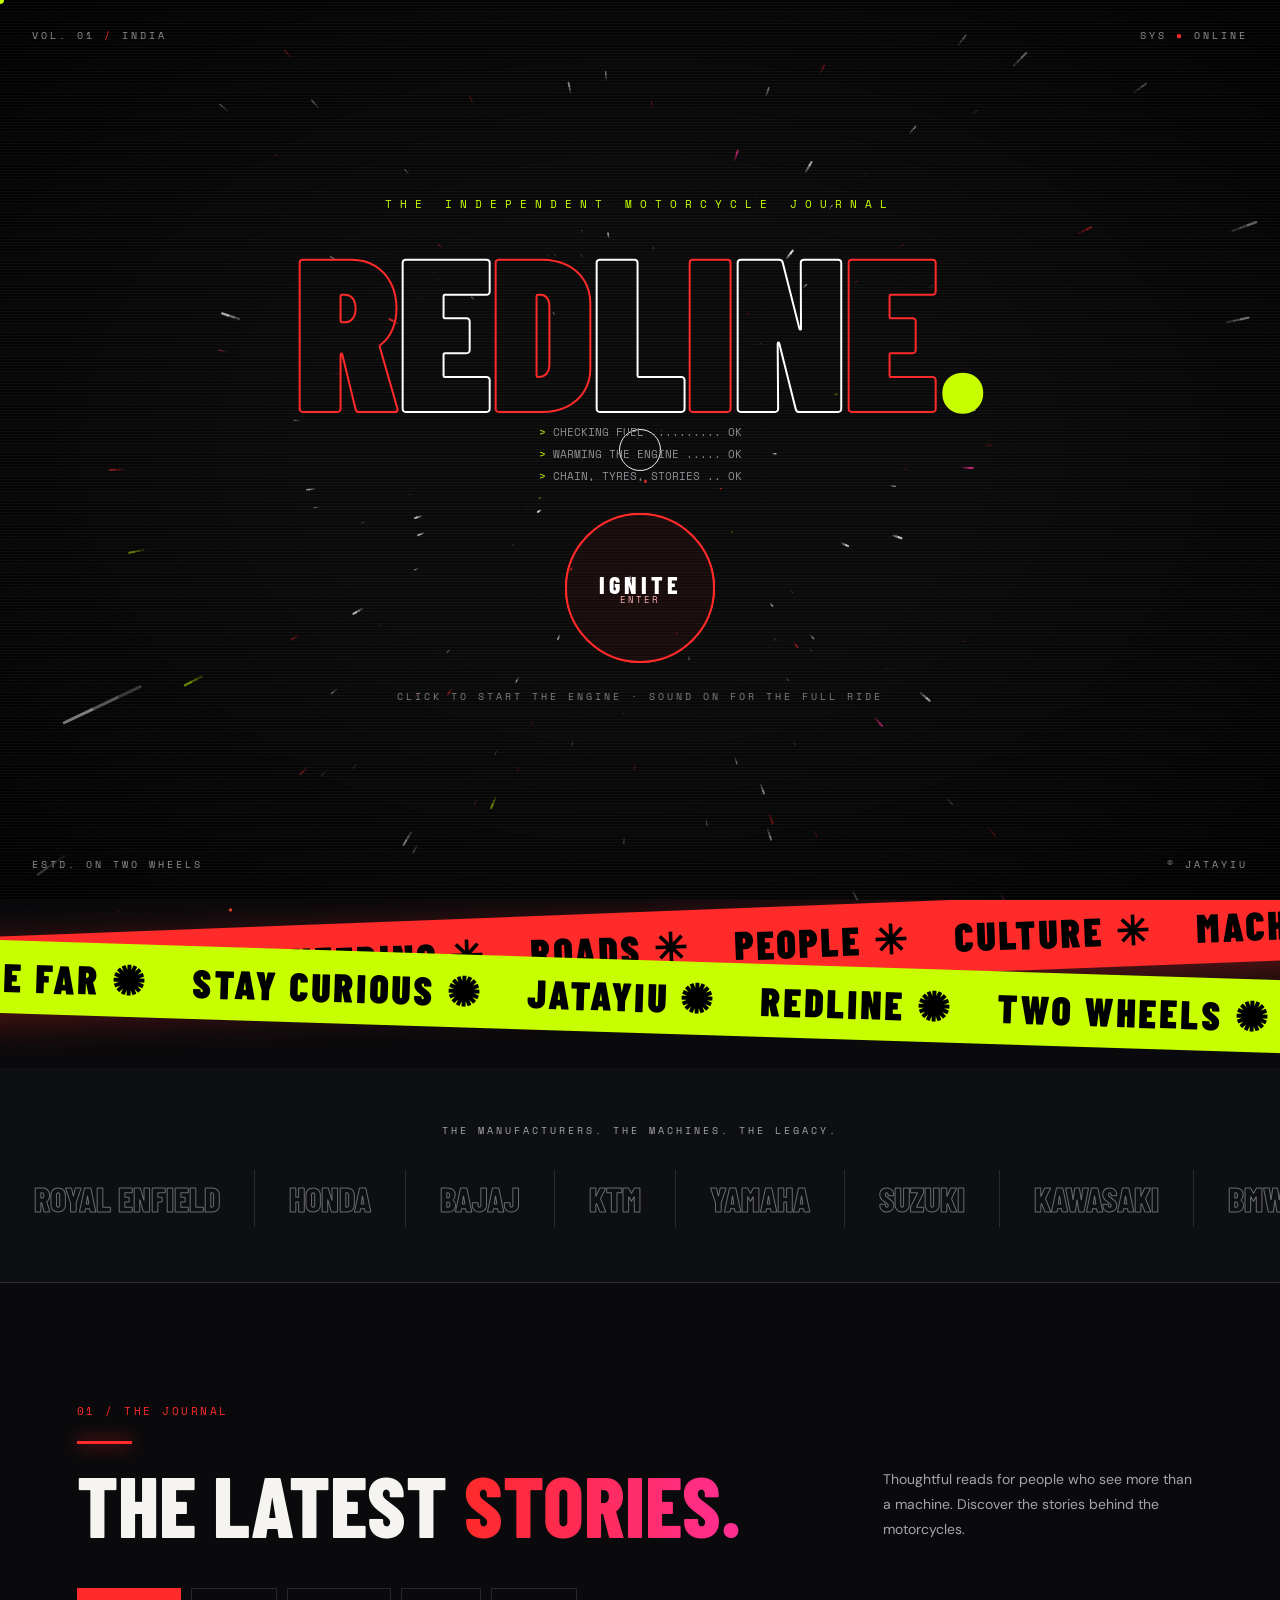
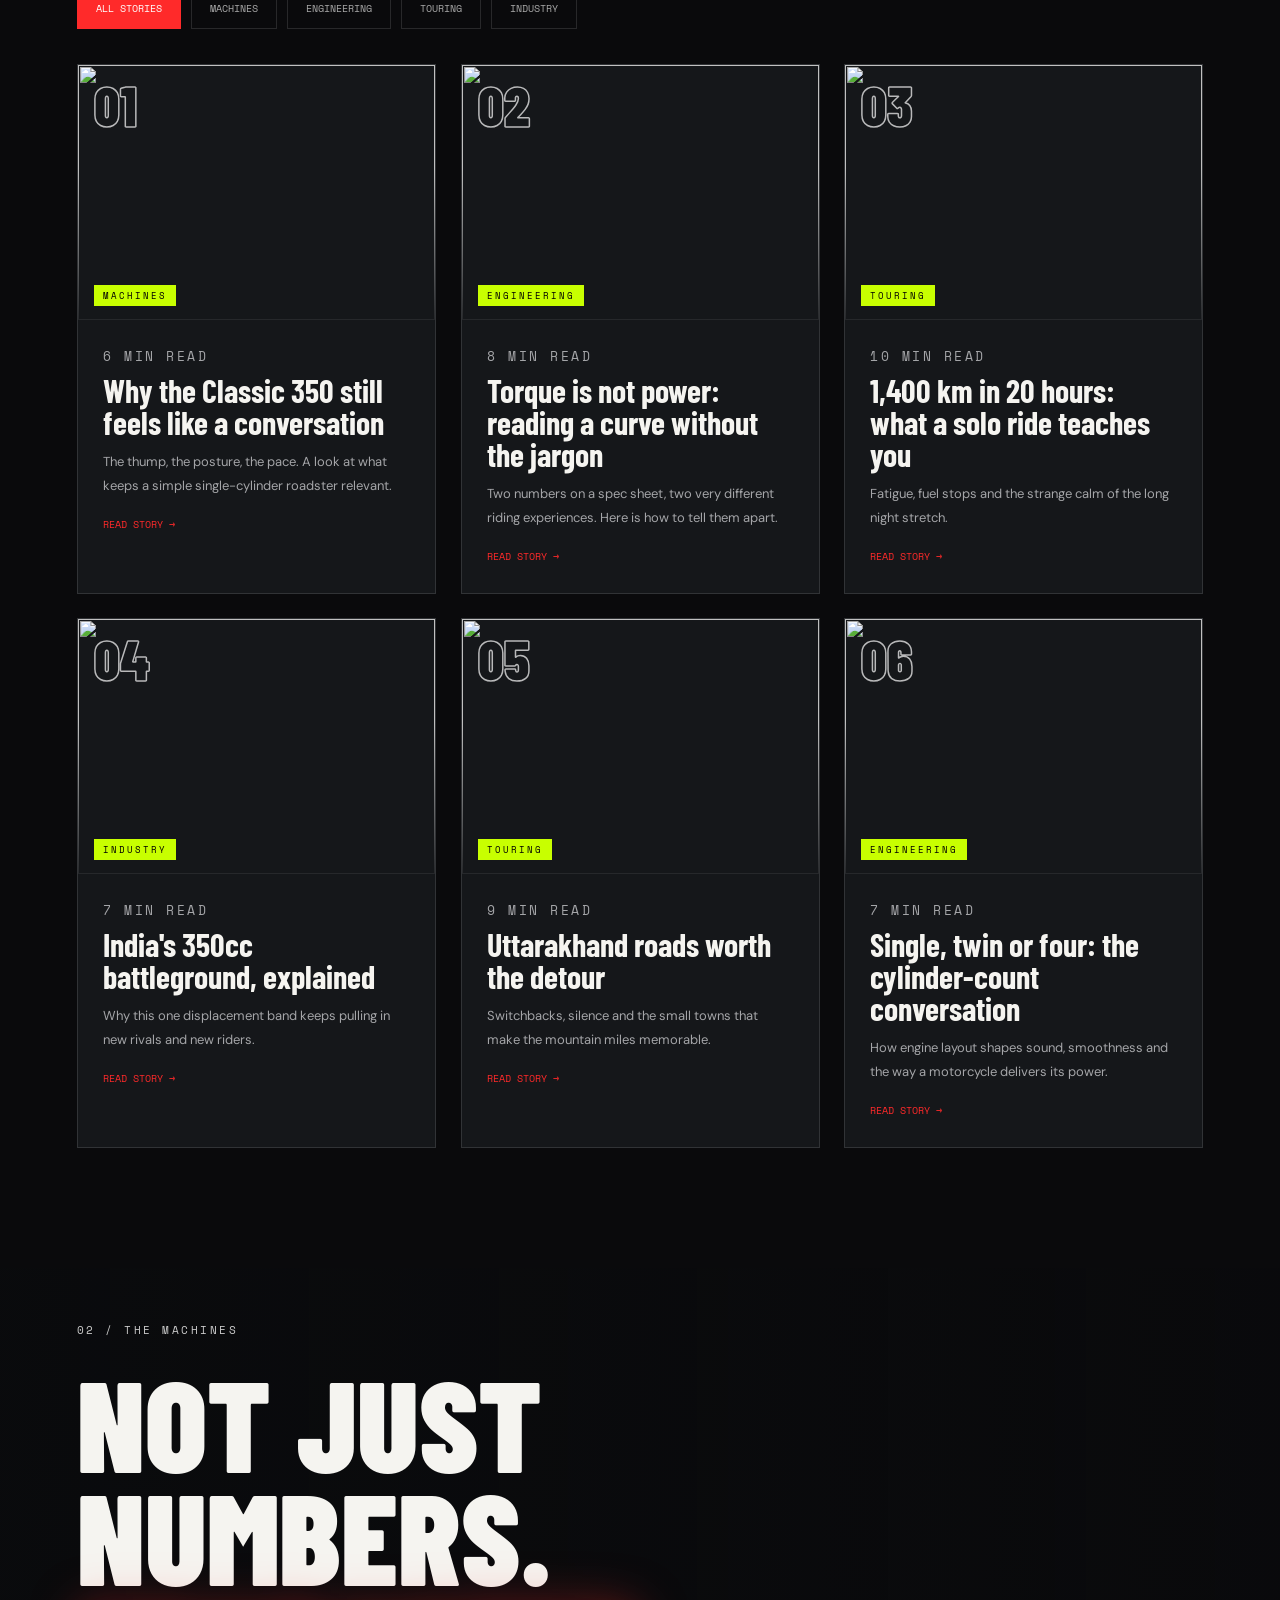
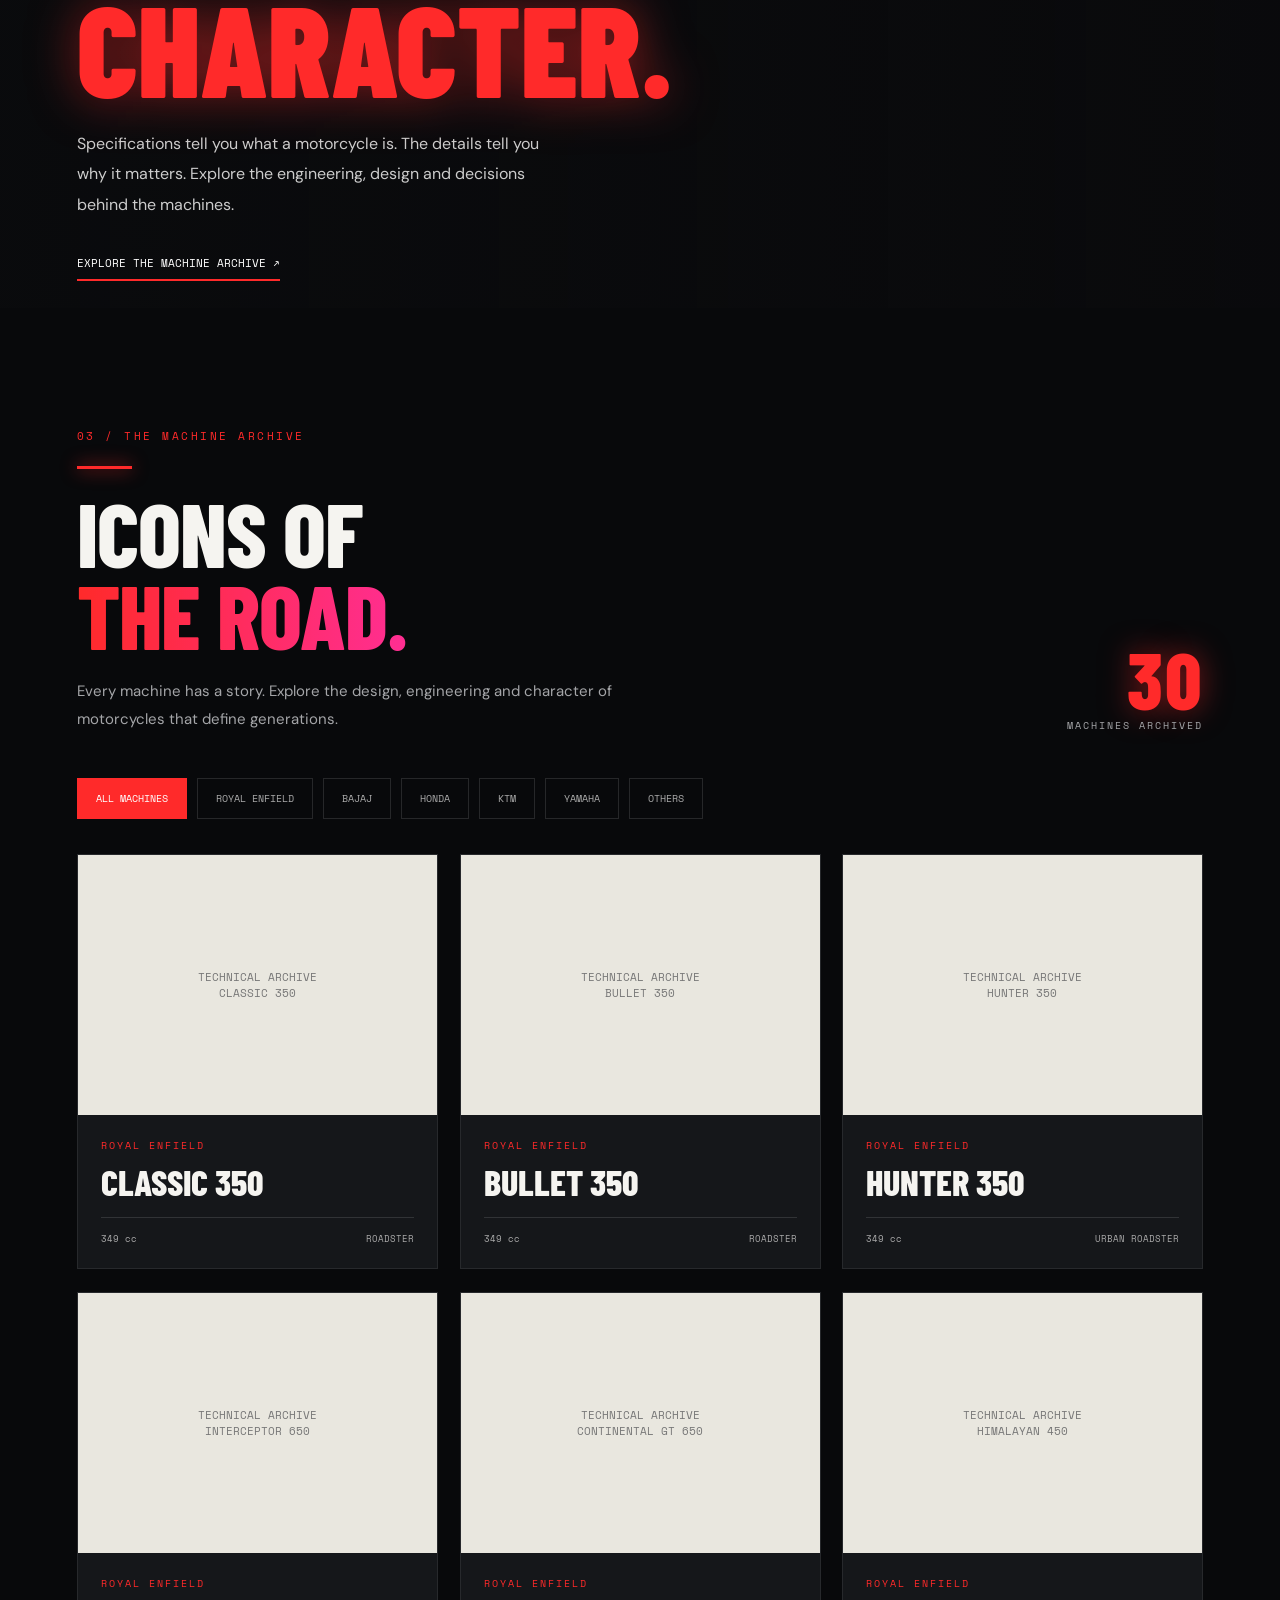
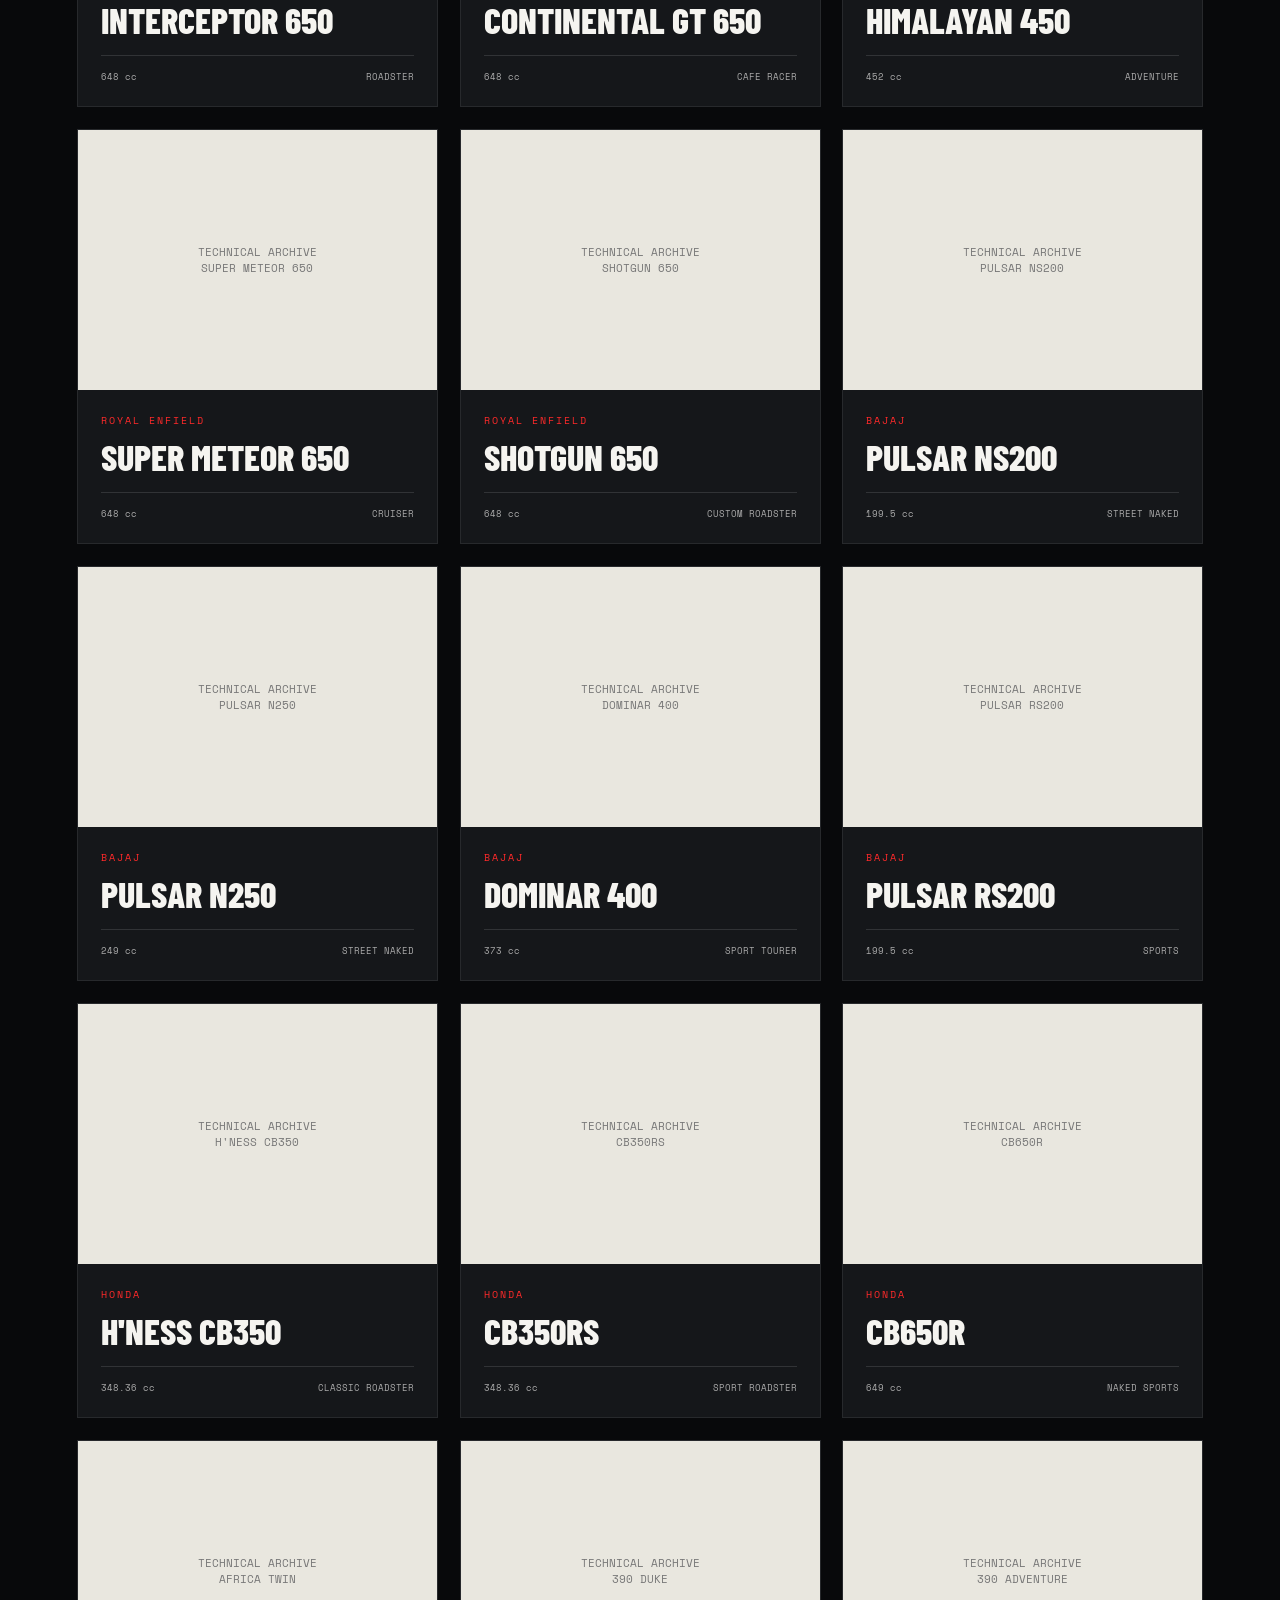
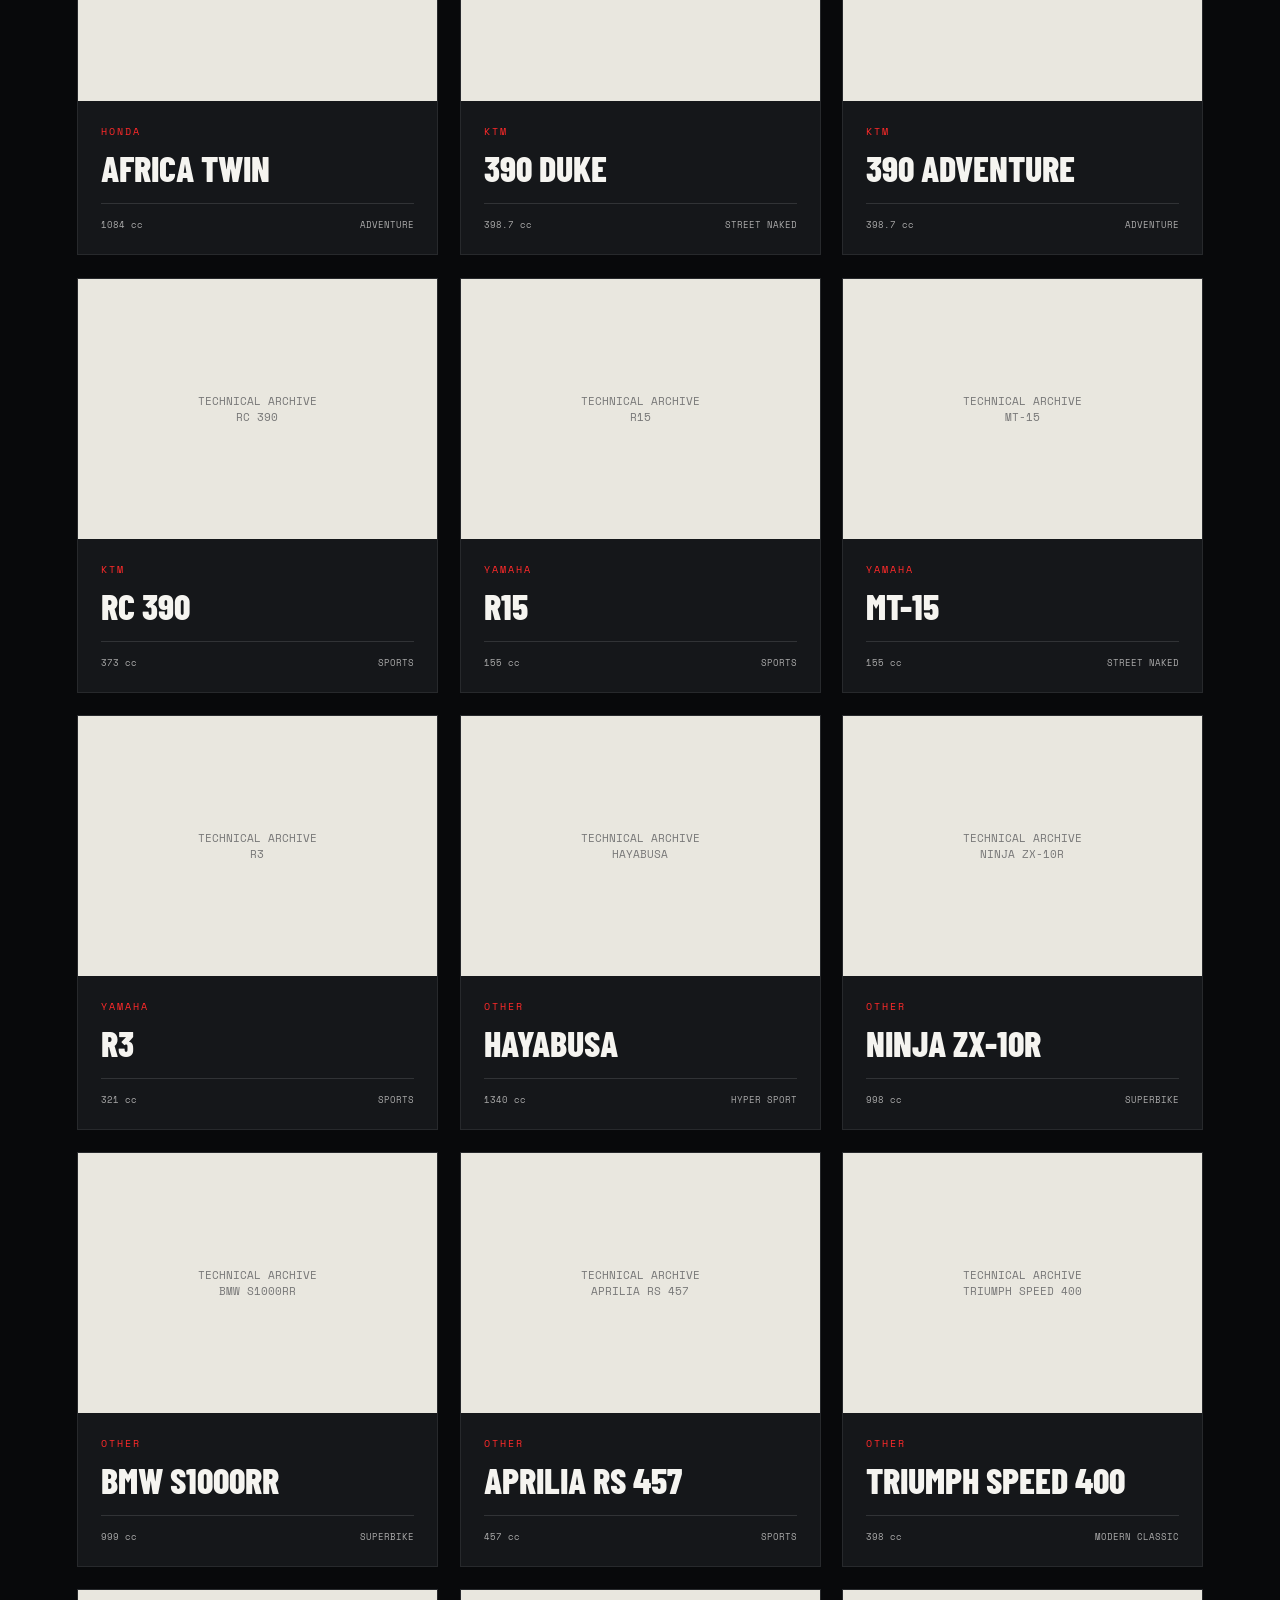
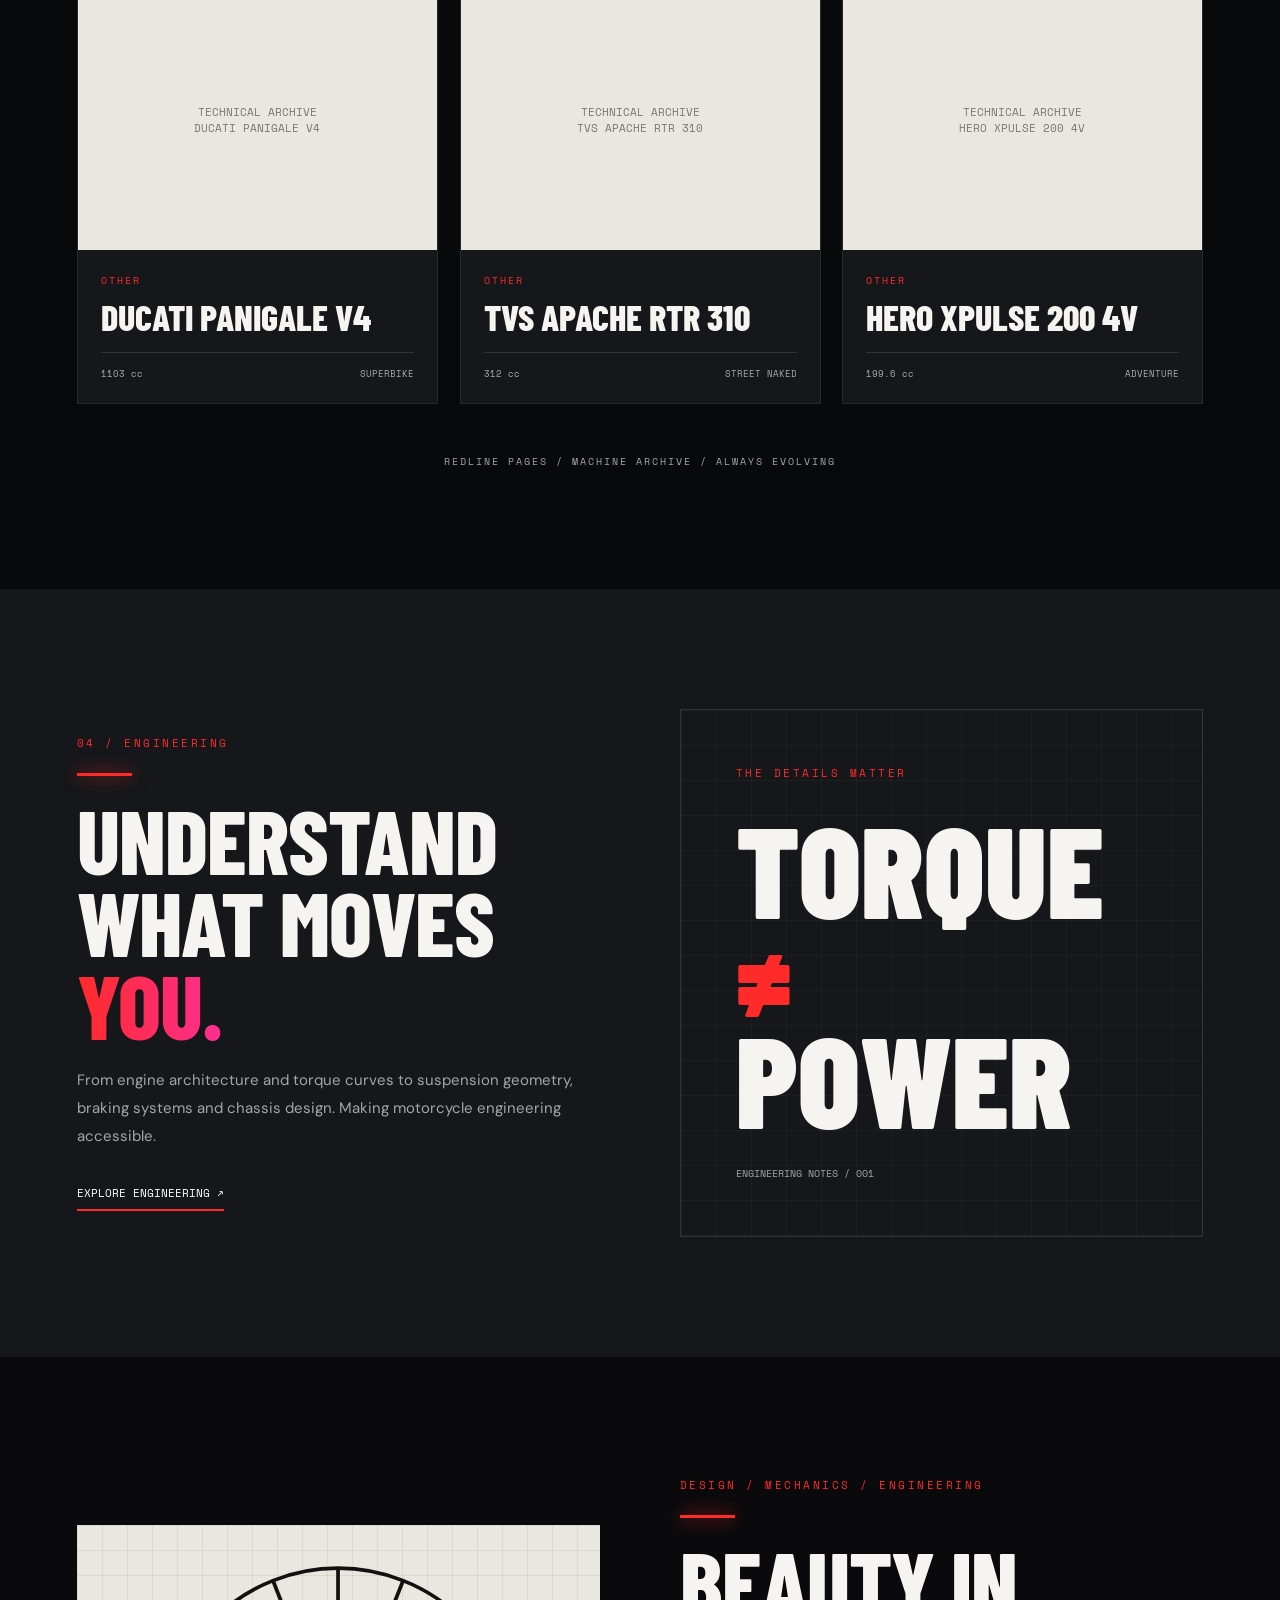
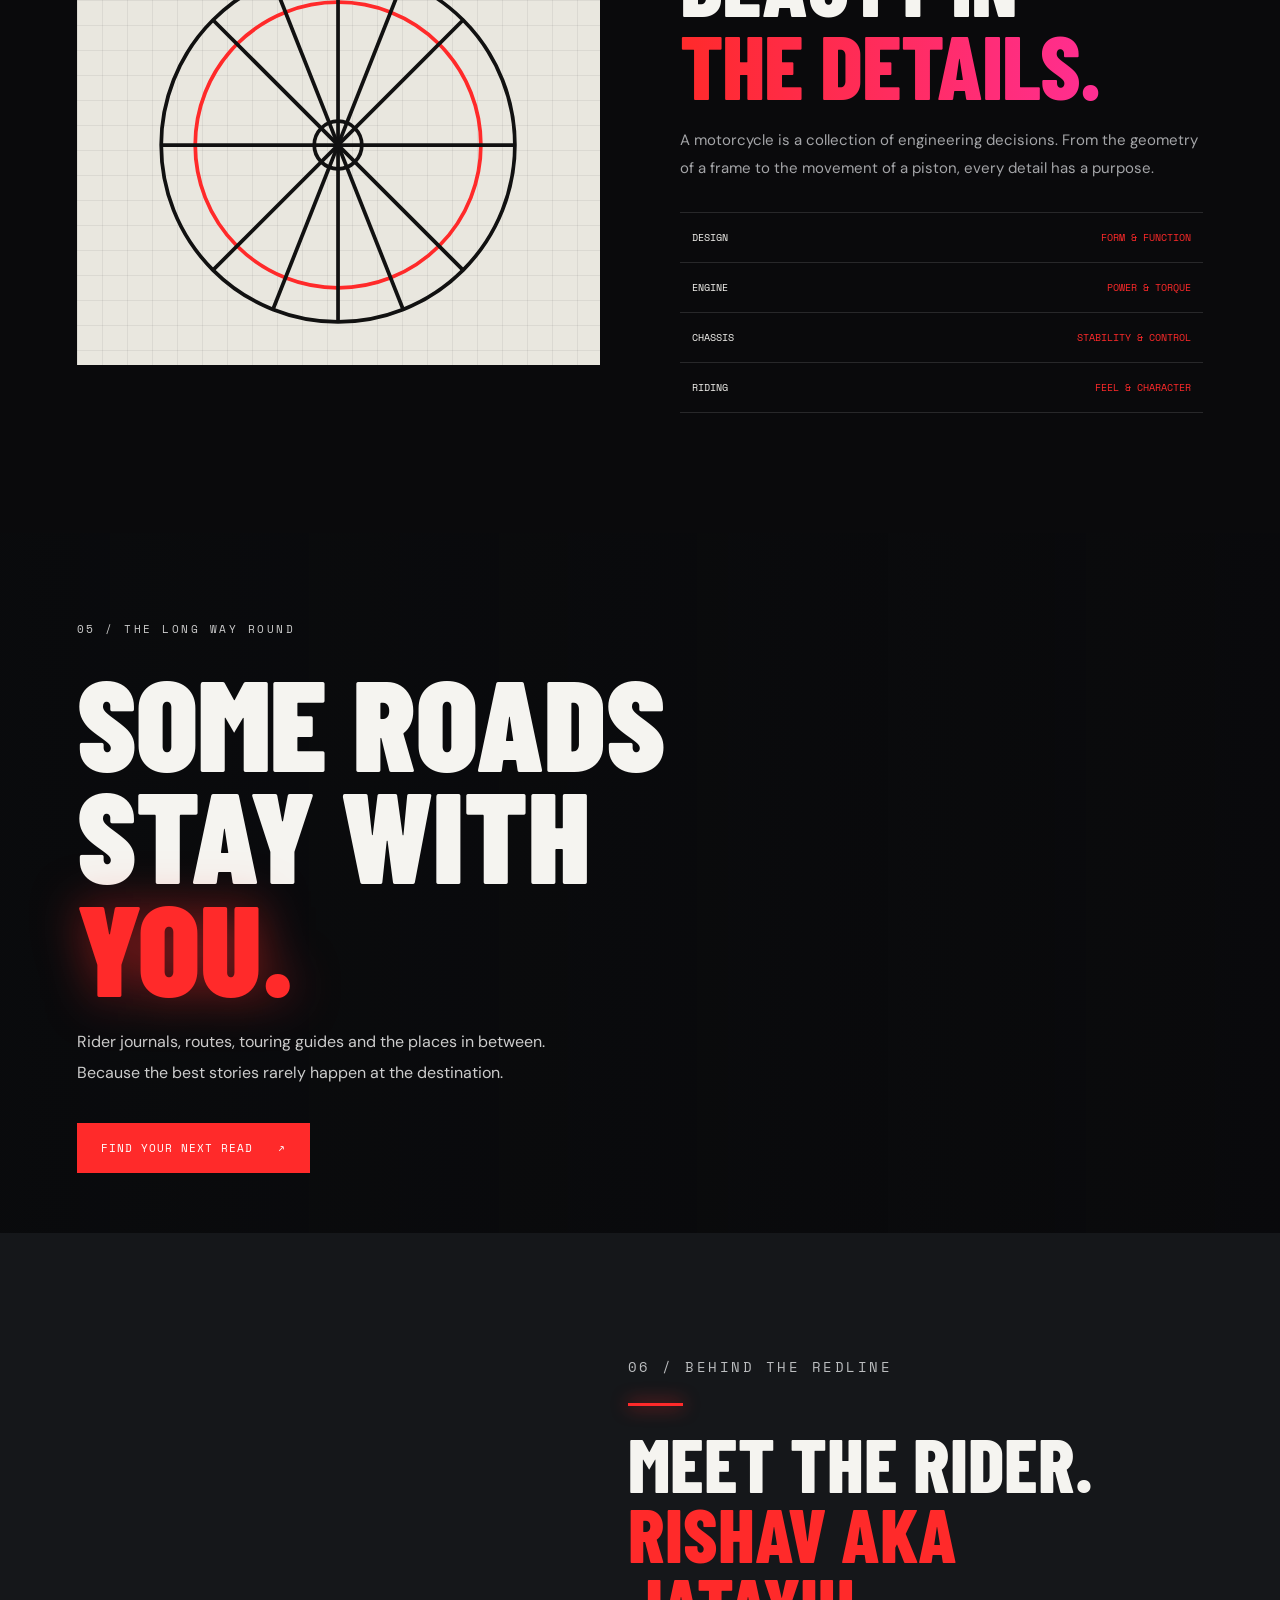
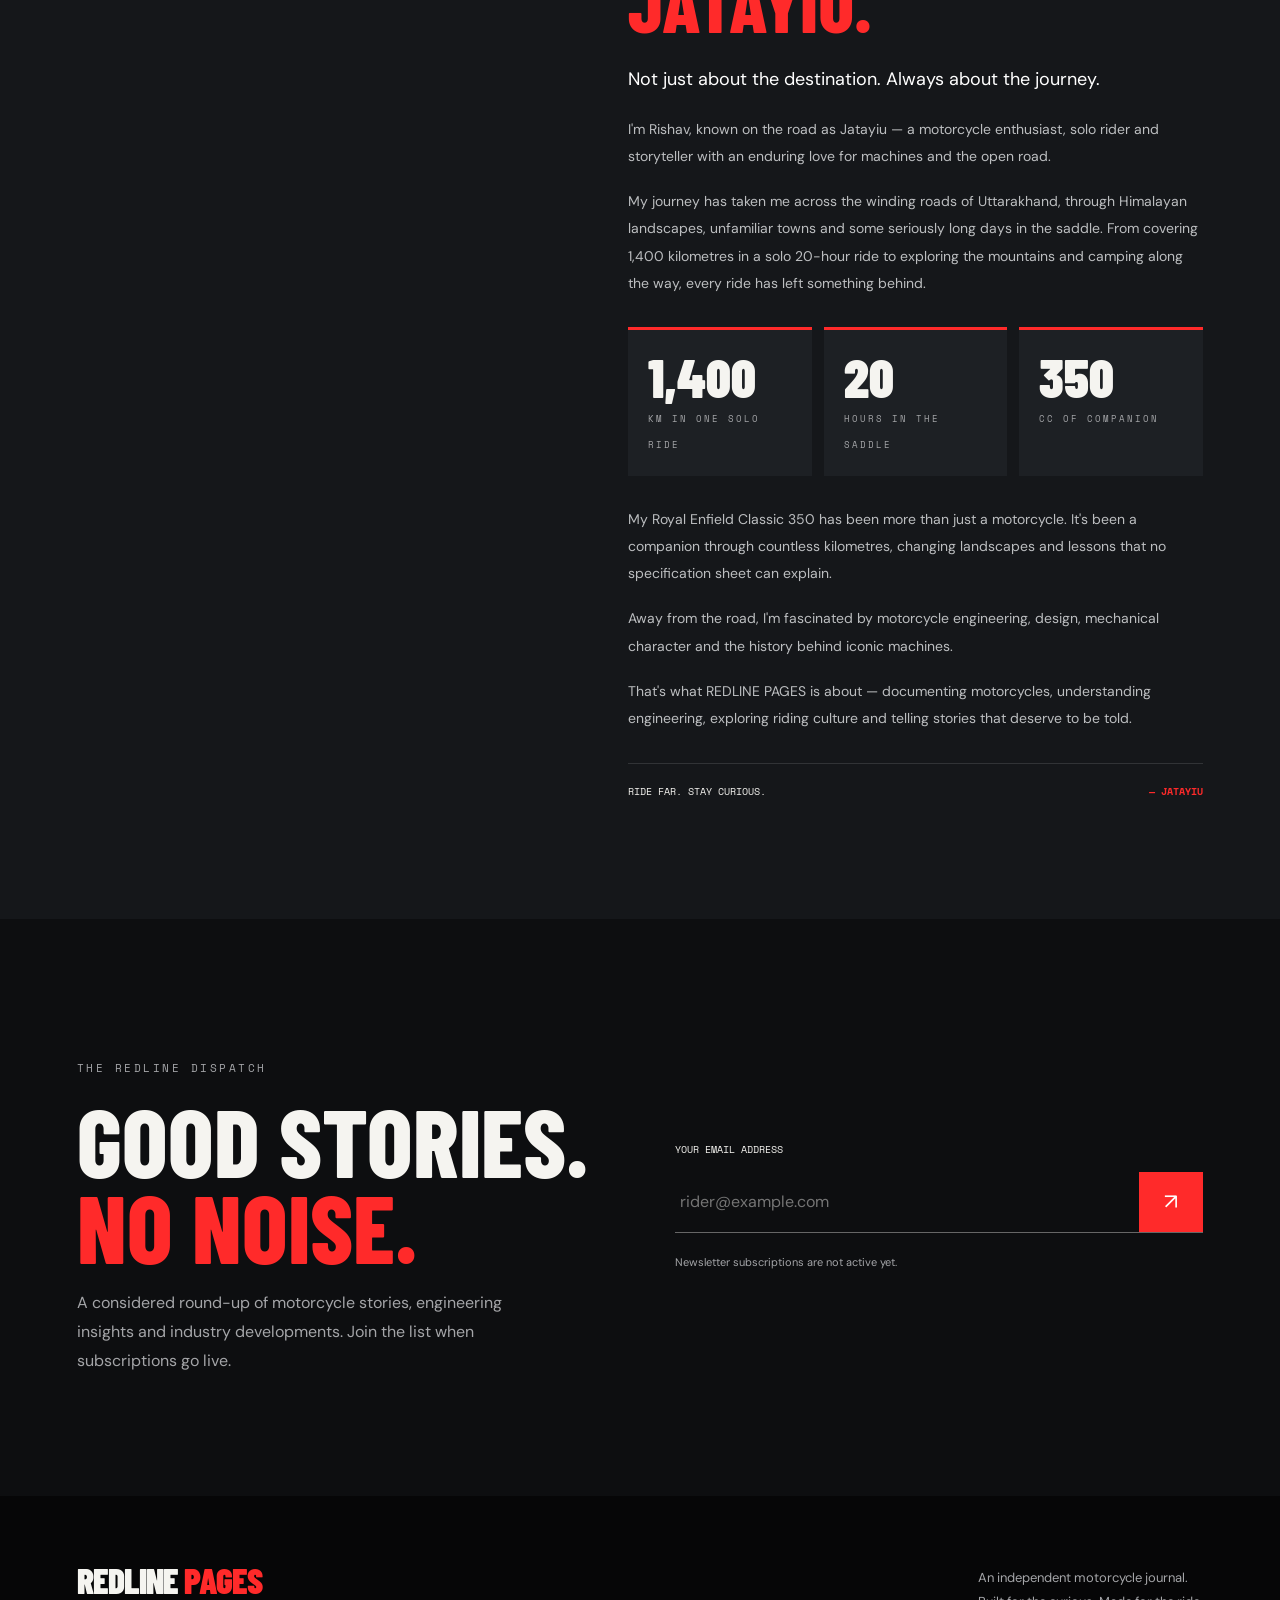
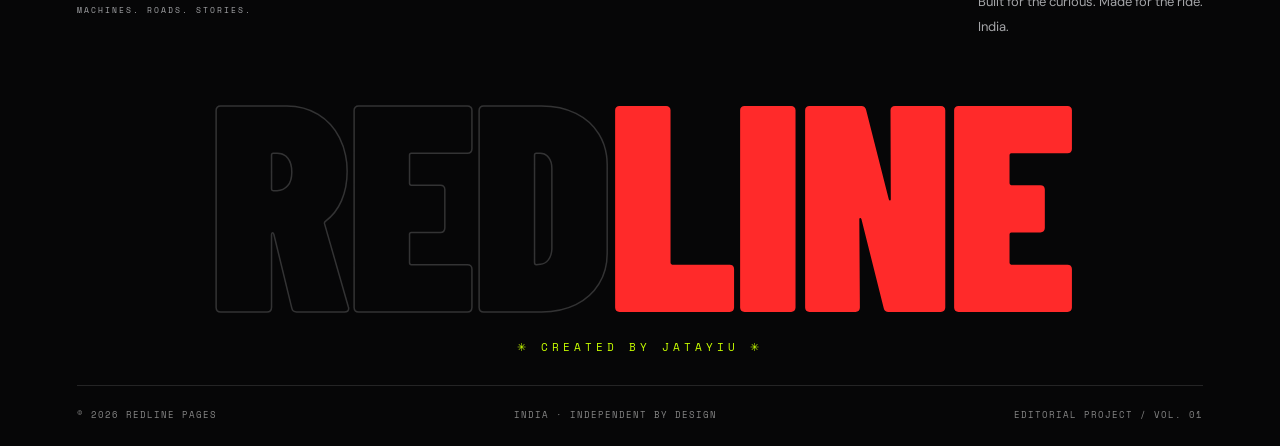
==== commit 61db3a80: "Update index.html" ====
--- a/index.html
+++ b/index.html
@@ -53,9 +53,8 @@
    NOISE + CURSOR + PROGRESS
 ===================================================== */
 body::after{
-  content:"";position:fixed;inset:-50%;width:200%;height:200%;z-index:9990;pointer-events:none;opacity:.07;
+  content:"";position:fixed;inset:0;z-index:9990;pointer-events:none;opacity:.05;
   background-image:url("data:image/svg+xml,%3Csvg xmlns='http://www.w3.org/2000/svg' width='200' height='200'%3E%3Cfilter id='n'%3E%3CfeTurbulence type='fractalNoise' baseFrequency='.8' numOctaves='2' stitchTiles='stitch'/%3E%3C/filter%3E%3Crect width='100%25' height='100%25' filter='url(%23n)'/%3E%3C/svg%3E");
-  animation:grain 1s steps(6) infinite;
 }
 @keyframes grain{
   0%{transform:translate(0,0)}20%{transform:translate(-4%,3%)}40%{transform:translate(3%,-5%)}
@@ -201,7 +200,7 @@
 .hero::before{content:"";position:absolute;inset:0;z-index:-2;
   background:linear-gradient(90deg,rgba(9,10,12,.96) 0%,rgba(9,10,12,.8) 42%,rgba(9,10,12,.25) 100%),linear-gradient(0deg,rgba(9,10,12,.75),transparent 50%)}
 .hero::after{content:"";position:absolute;inset:0;z-index:-1;pointer-events:none;
-  background:radial-gradient(500px circle at var(--mx) var(--my),rgba(255,42,42,.22),transparent 60%);mix-blend-mode:screen}
+  background:radial-gradient(500px circle at var(--mx) var(--my),rgba(255,42,42,.18),transparent 60%)}
 #sparks{position:absolute;inset:0;width:100%;height:100%;z-index:0;pointer-events:none}
 .hero-content{position:relative;z-index:2;width:min(var(--container),88%);margin:auto;padding:80px 0}
 .hero-kicker{display:flex;align-items:center;gap:12px;color:#dedede;font:11px 'Space Mono',monospace;letter-spacing:2px;margin-bottom:35px;opacity:0;transform:translateX(-30px);transition:all 1s var(--ease) .1s}
@@ -209,7 +208,7 @@
 @keyframes pulse{50%{transform:scale(1.8);opacity:.5}}
 .hero h1{font:900 clamp(85px,12vw,175px)/.86 'Barlow Condensed',sans-serif;letter-spacing:-3px;text-transform:uppercase}
 .hero h1 .line{display:block;overflow:hidden;padding:.02em 0 .04em}
-.hero h1 .line.red{color:var(--red);filter:drop-shadow(0 0 28px rgba(255,42,42,.55))}
+.hero h1 .line.red{color:var(--red)}
 .ch{display:inline-block;transform:translateY(118%) rotate(10deg);transition:transform 1.2s var(--ease) calc(var(--base,0ms) + var(--i)*45ms),color .3s,text-shadow .3s}
 body.ready .ch{transform:none}
 body.ready .ch:hover{transform:translateY(-10px) skewX(-10deg);color:var(--acid);transition-delay:0ms;transition-duration:.25s;text-shadow:4px 4px 0 var(--pink)}
@@ -260,8 +259,8 @@
 /* =====================================================
    REVEALS
 ===================================================== */
-.reveal{opacity:0;transform:translateY(50px);filter:blur(8px);transition:opacity .9s var(--ease),transform 1.1s var(--ease),filter .9s var(--ease);transition-delay:var(--d,0ms)}
-.reveal.visible{opacity:1;transform:none;filter:none}
+.reveal{opacity:0;transform:translateY(50px);transition:opacity .9s var(--ease),transform 1.1s var(--ease);transition-delay:var(--d,0ms)}
+.reveal.visible{opacity:1;transform:none}
 .red-line{transform:scaleX(0);transition:transform 1s var(--ease) .3s}
 .visible .red-line,.red-line.visible{transform:scaleX(1)}
 @keyframes pop{from{opacity:0;transform:translateY(60px) scale(.92)}to{opacity:1;transform:none}}
@@ -869,8 +868,8 @@
 let gateSpeed = 0.004;
 function warp(canvas, speedFn) {
   const ctx = canvas.getContext('2d'); let W, H, run = true;
-  const S = [], N = 420;
-  const rs = () => { const d = Math.min(devicePixelRatio || 1, 2); W = canvas.width = innerWidth * d; H = canvas.height = innerHeight * d; };
+  const S = [], N = 240;
+  const rs = () => { const d = 1; W = canvas.width = innerWidth * d; H = canvas.height = innerHeight * d; };
   rs(); addEventListener('resize', rs);
   const reset = (s, far) => {
     s.x = (Math.random() - .5) * 2; s.y = (Math.random() - .5) * 2; s.z = far ? 1 : Math.random();
@@ -959,8 +958,8 @@
   const pctEl = $('#pct'), prog = $('#g-prog'), needle = $('#needle'), status = $('#status');
   const msgs = [[0, 'WARMING UP THE ENGINE'], [25, 'LOADING MACHINES'], [50, 'MAPPING THE ROADS'], [75, 'TUNING THE STORIES'], [96, 'REDLINE.']];
   const DUR = 3400, start = performance.now();
-  let pageLoaded = document.readyState === 'complete';
-  addEventListener('load', () => pageLoaded = true);
+  // never wait on slow external resources: allow finishing after the animation runs
+  let pageLoaded = true;
 
   (function tick(now) {
     let t = Math.min((now - start) / DUR, 1);
@@ -1029,7 +1028,7 @@
 function sresize() { sw = sc.width = hero.offsetWidth; sh = sc.height = hero.offsetHeight; }
 sresize(); addEventListener('resize', sresize);
 function emit(x, y, n, burst) {
-  for (let i = 0; i < n && parts.length < 600; i++) {
+  for (let i = 0; i < n && parts.length < 250; i++) {
     const r = Math.random();
     parts.push({
       x, y, vx: (Math.random() - .5) * (burst ? 11 : 3.2), vy: (Math.random() - .8) * (burst ? 11 : 3.2) - 1,
@@ -1058,7 +1057,6 @@
       const a = 1 - p.l / p.m;
       if (a <= 0) { parts.splice(i, 1); continue; }
       sx.fillStyle = `rgba(${p.c},${a})`;
-      sx.shadowColor = `rgba(${p.c},1)`; sx.shadowBlur = 10;
       sx.beginPath(); sx.arc(p.x, p.y, p.s * a + .3, 0, 6.283); sx.fill();
     }
     sx.shadowBlur = 0; sx.globalCompositeOperation = 'source-over';
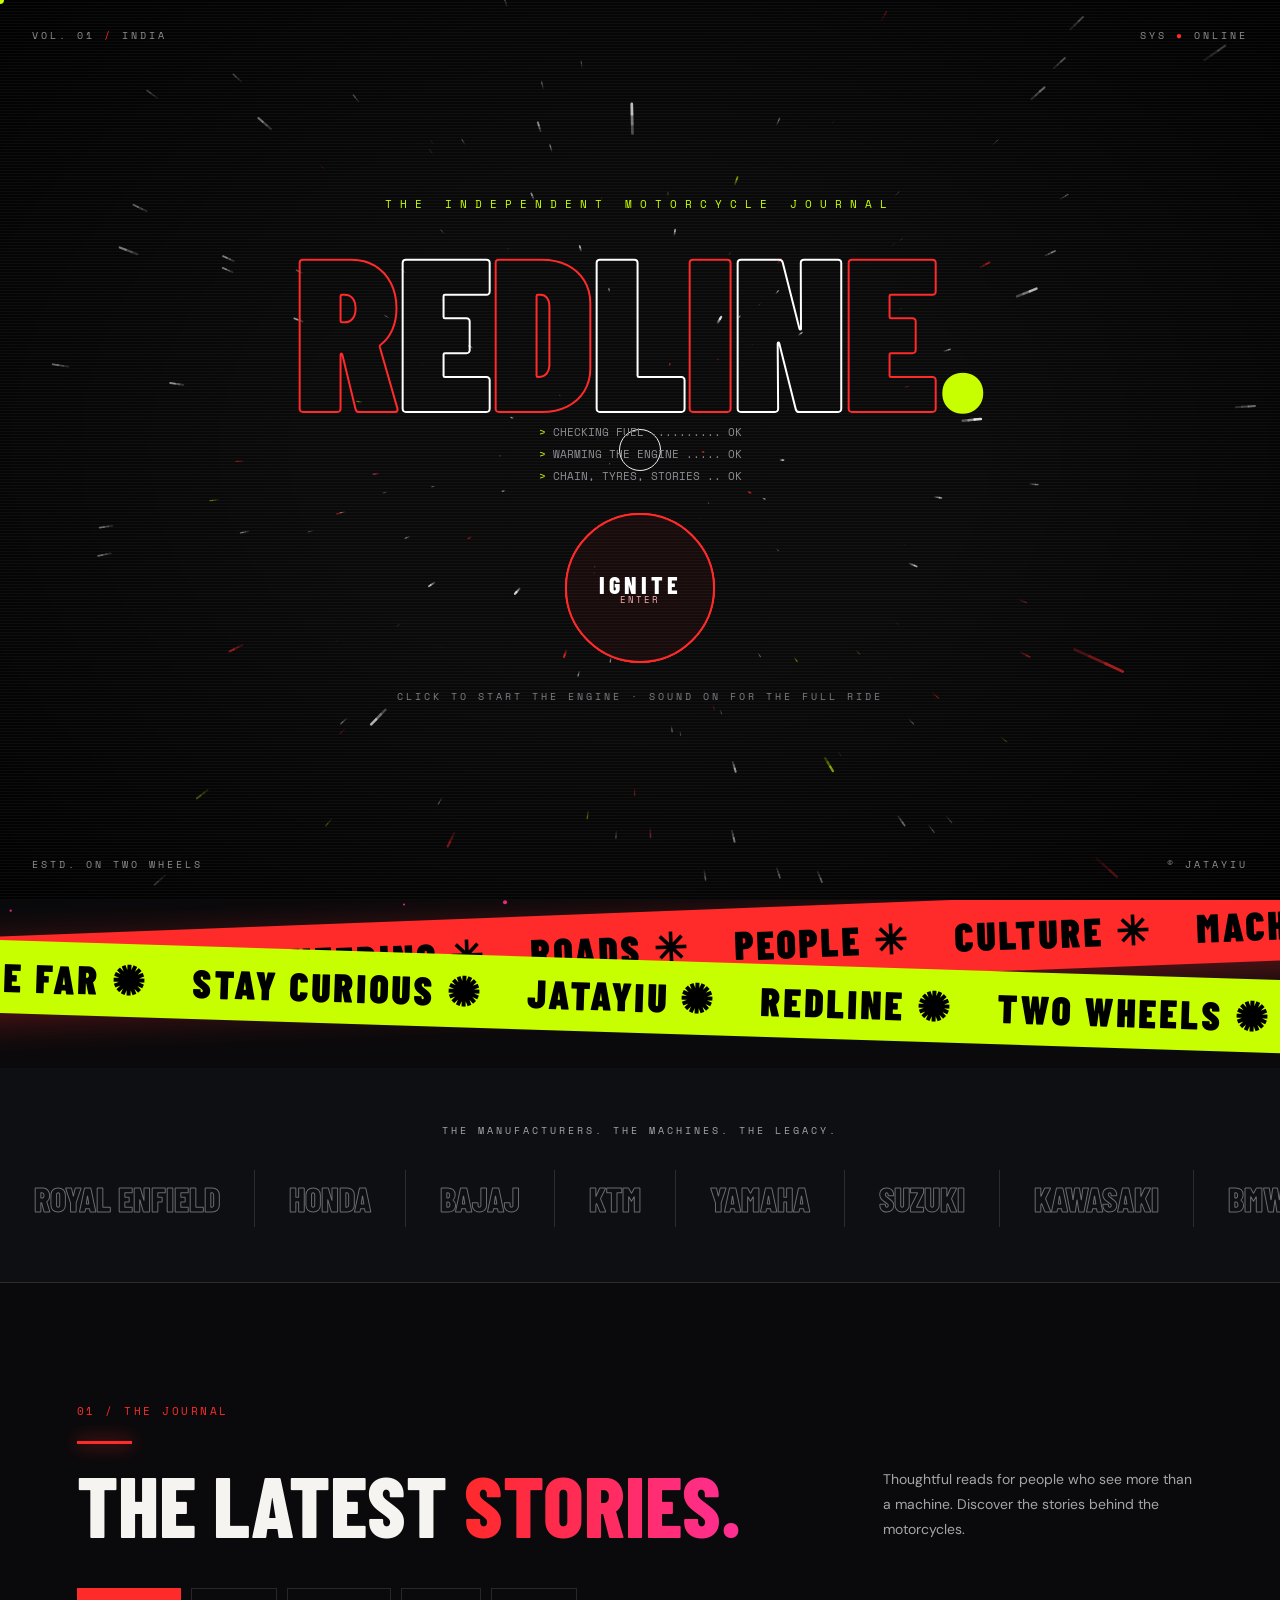
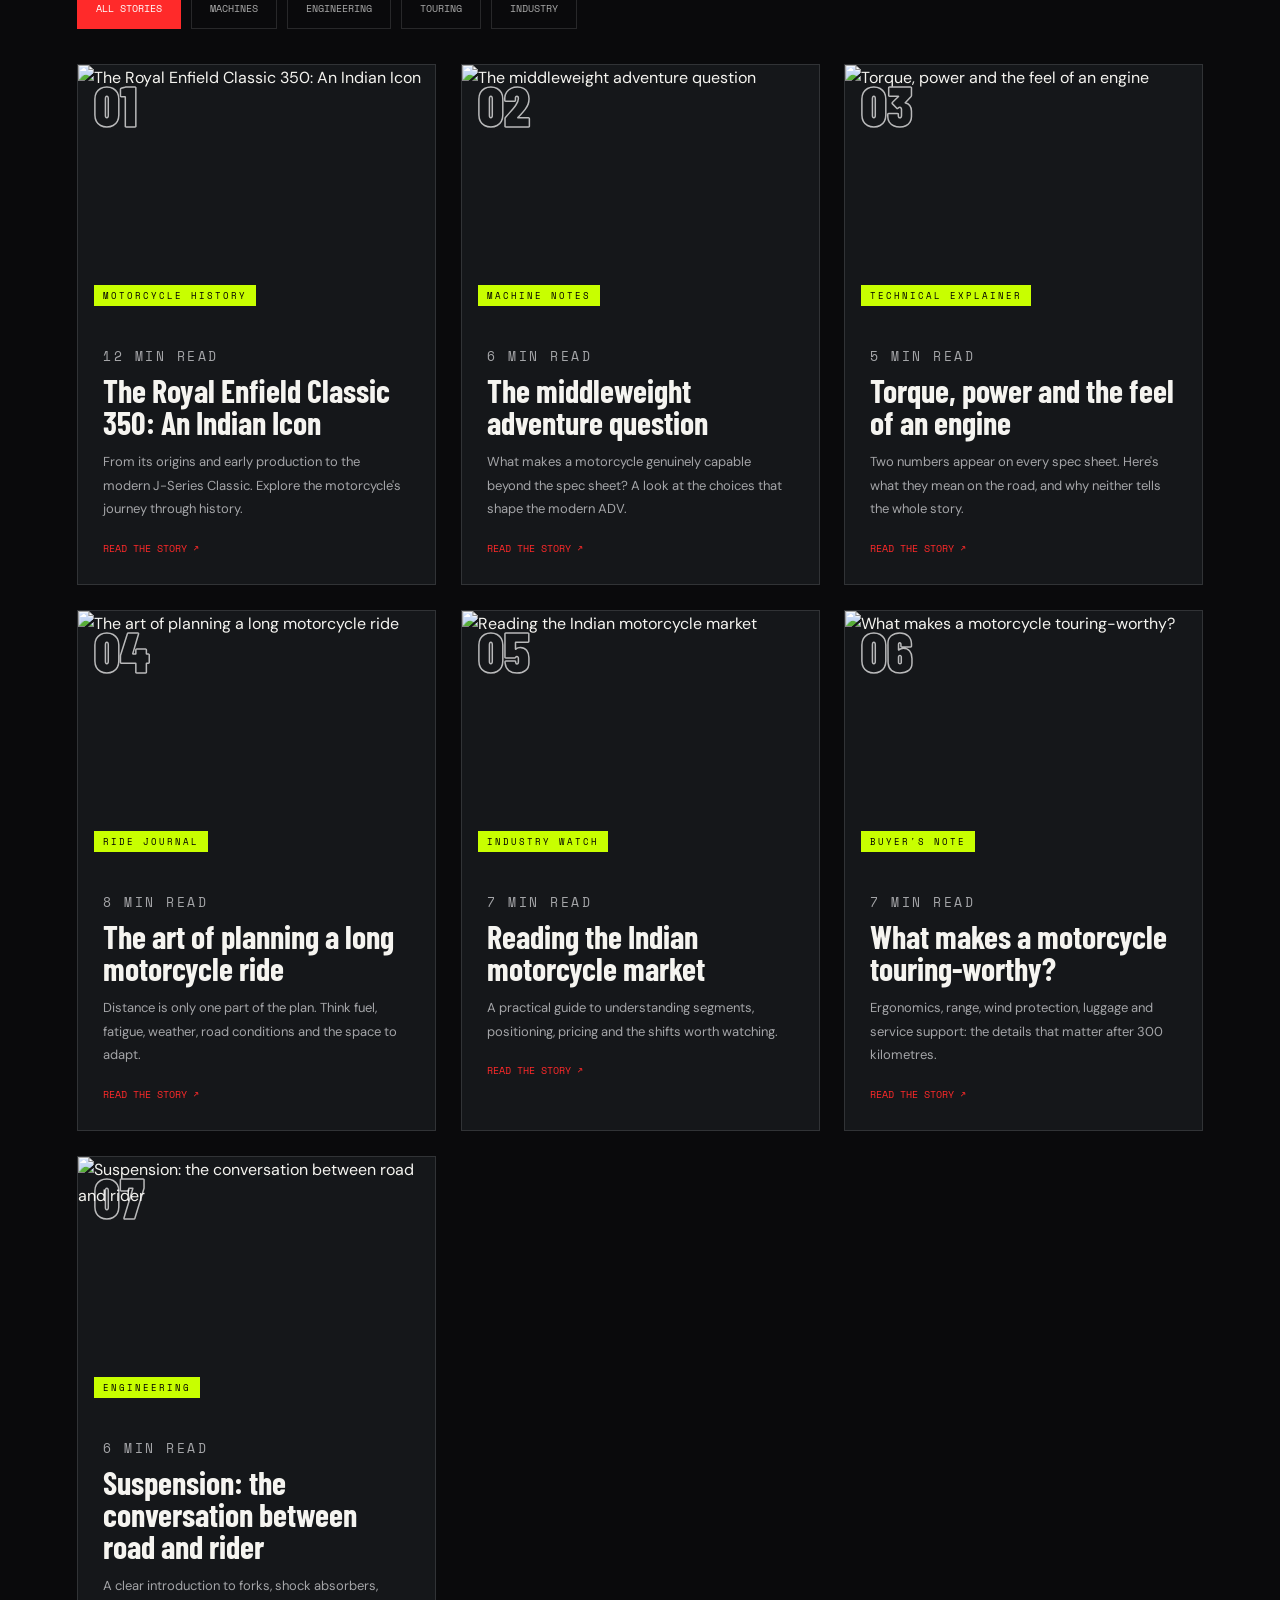
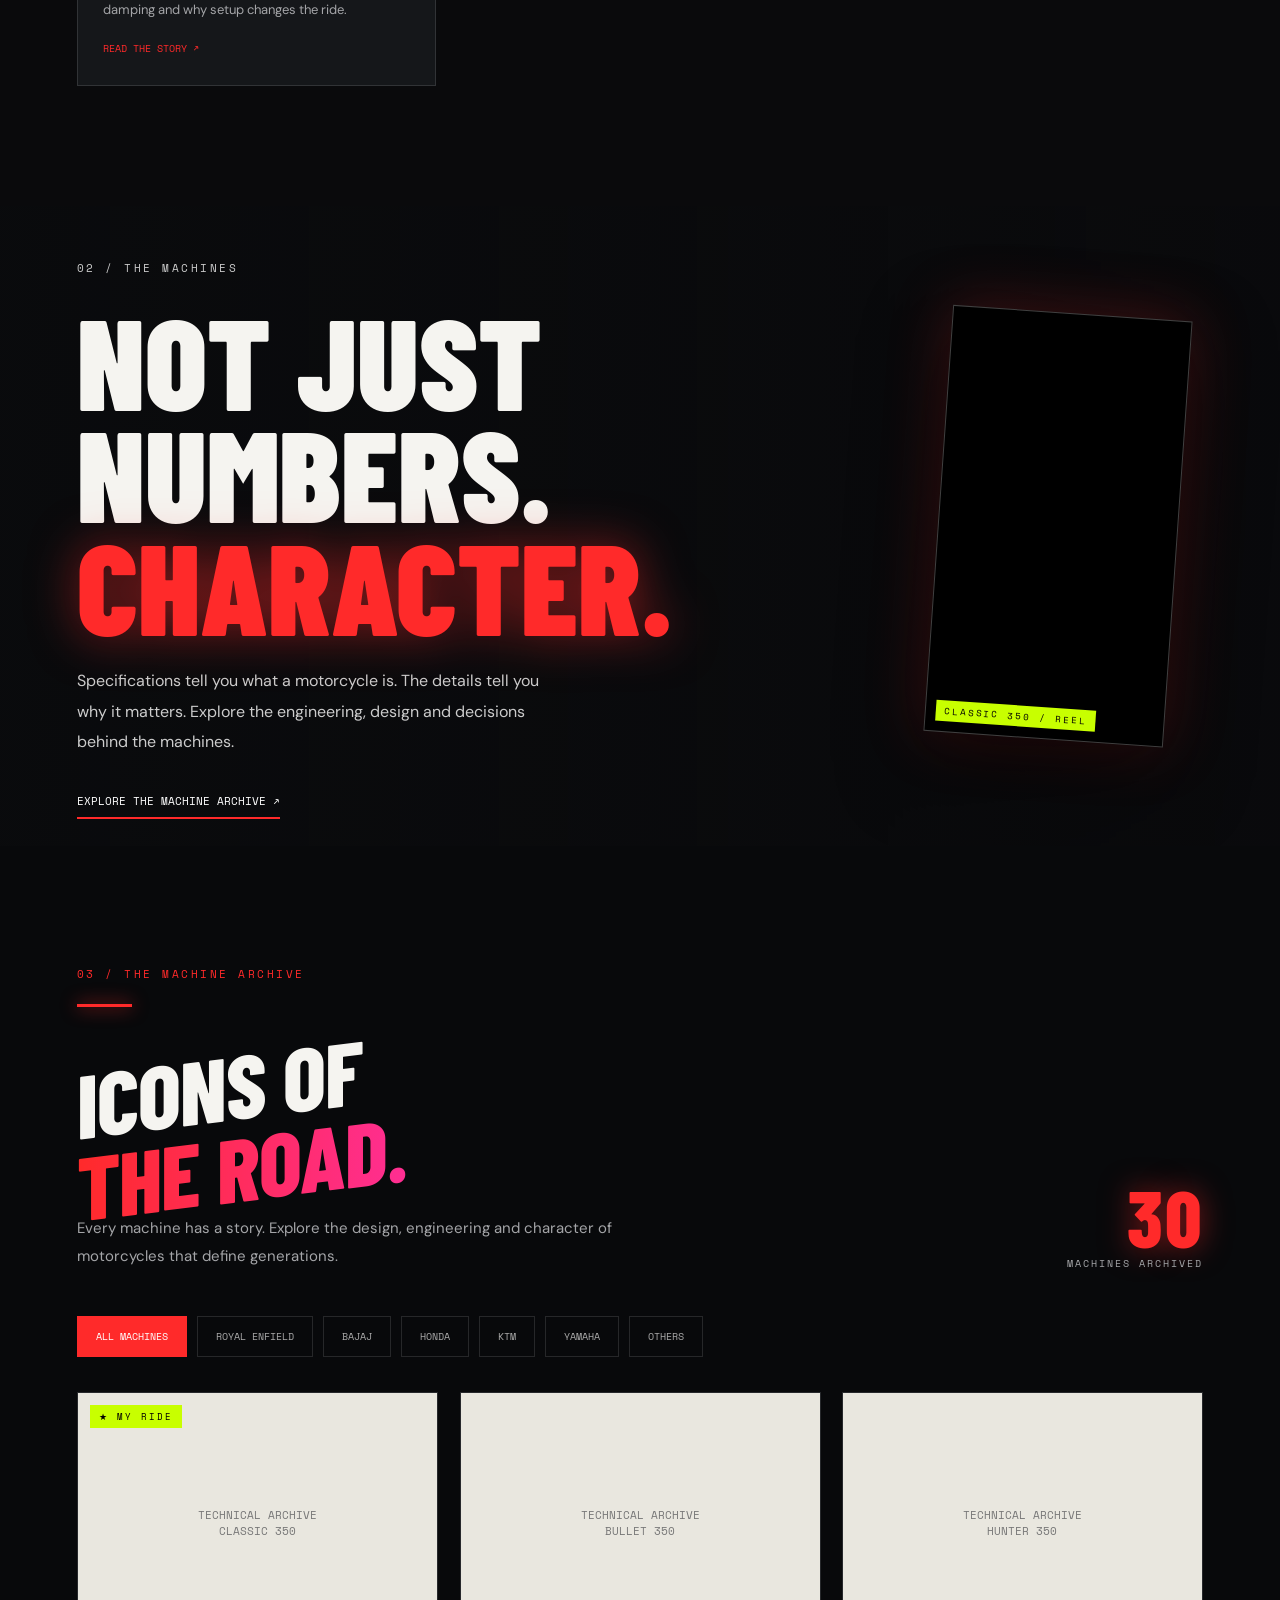
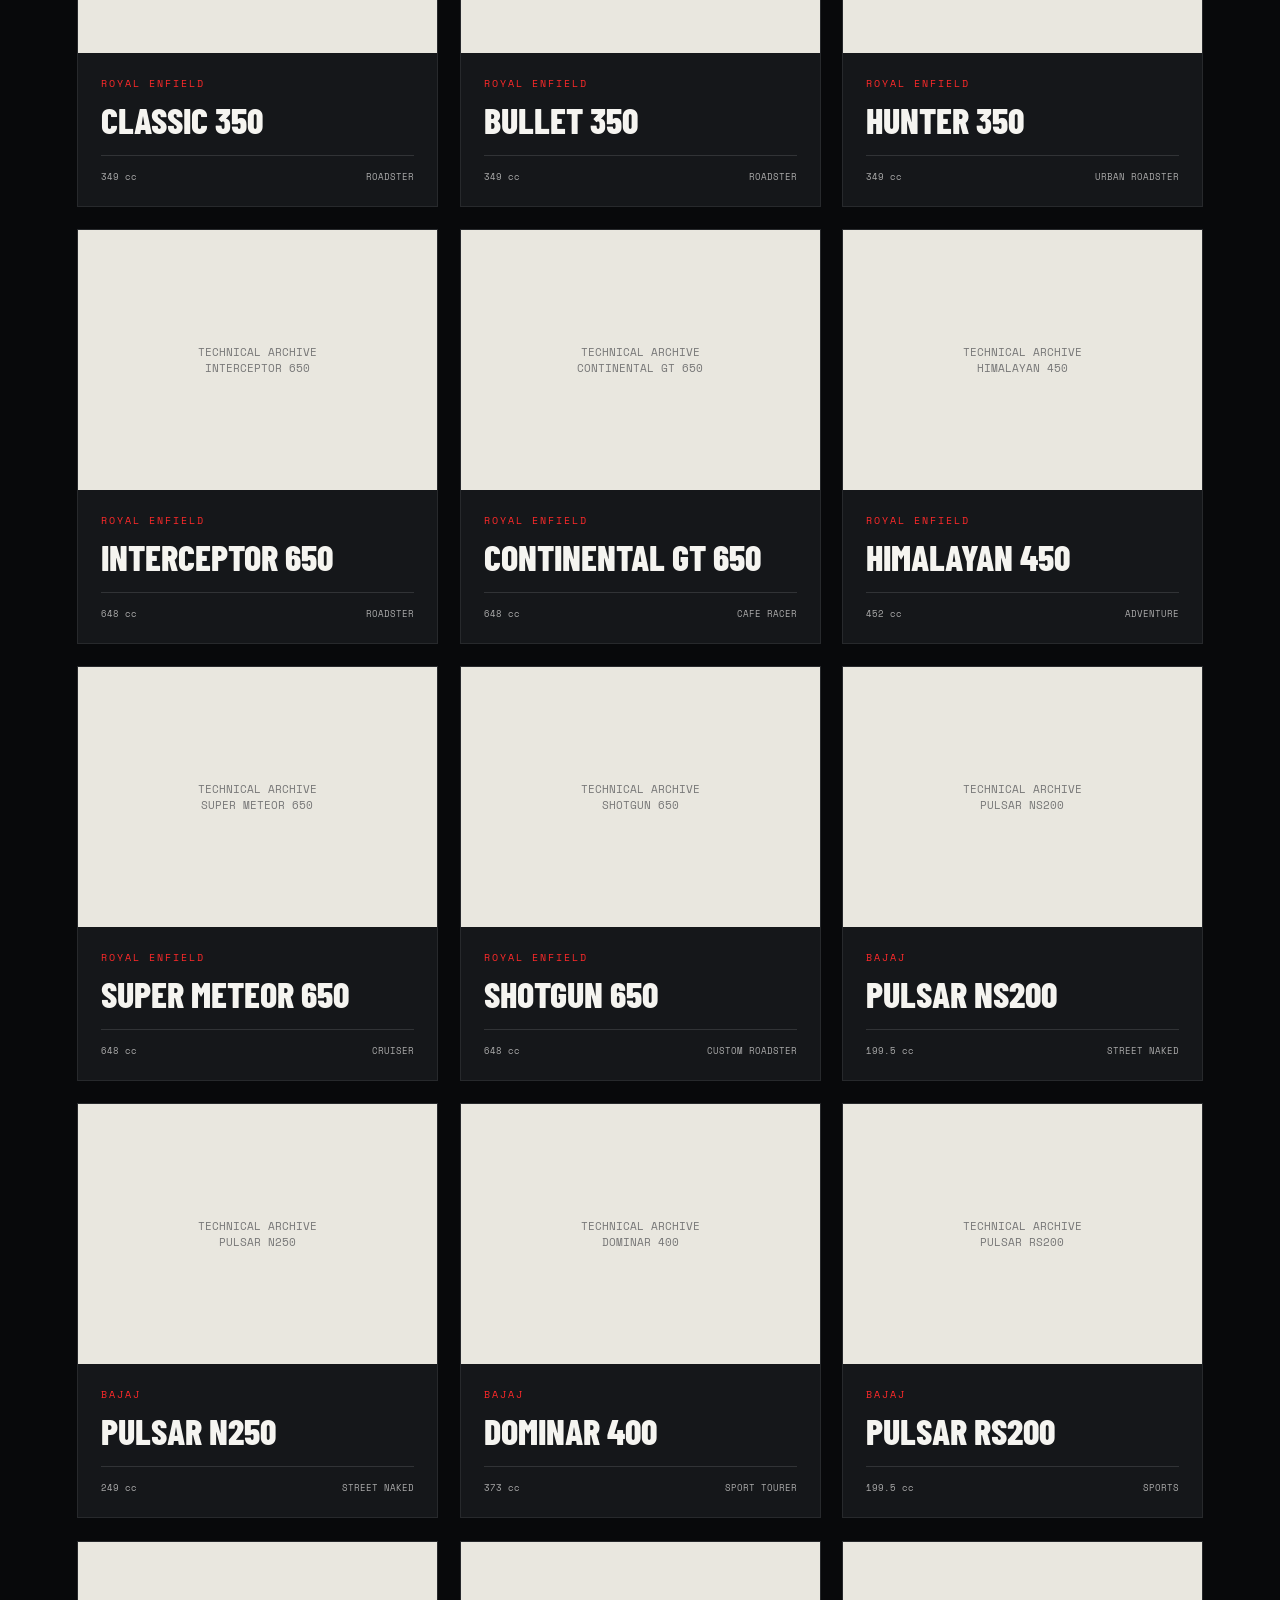
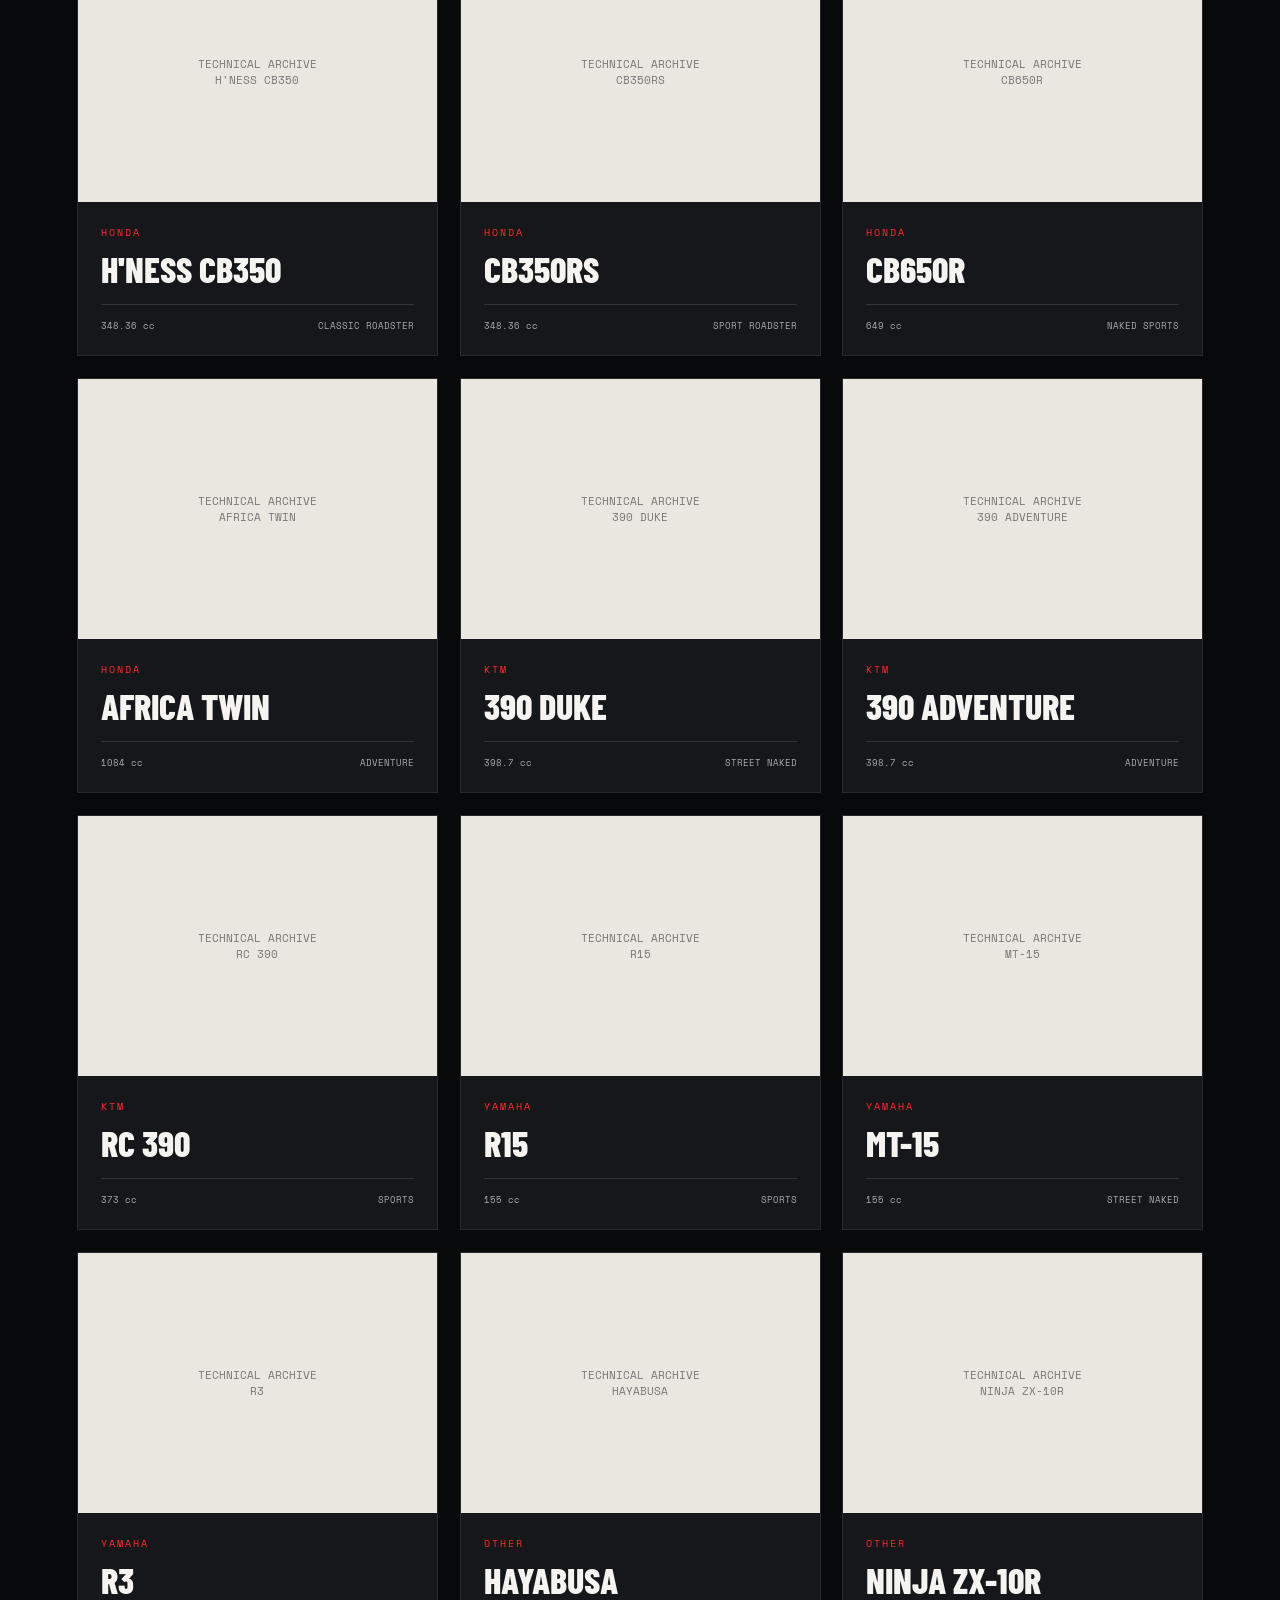
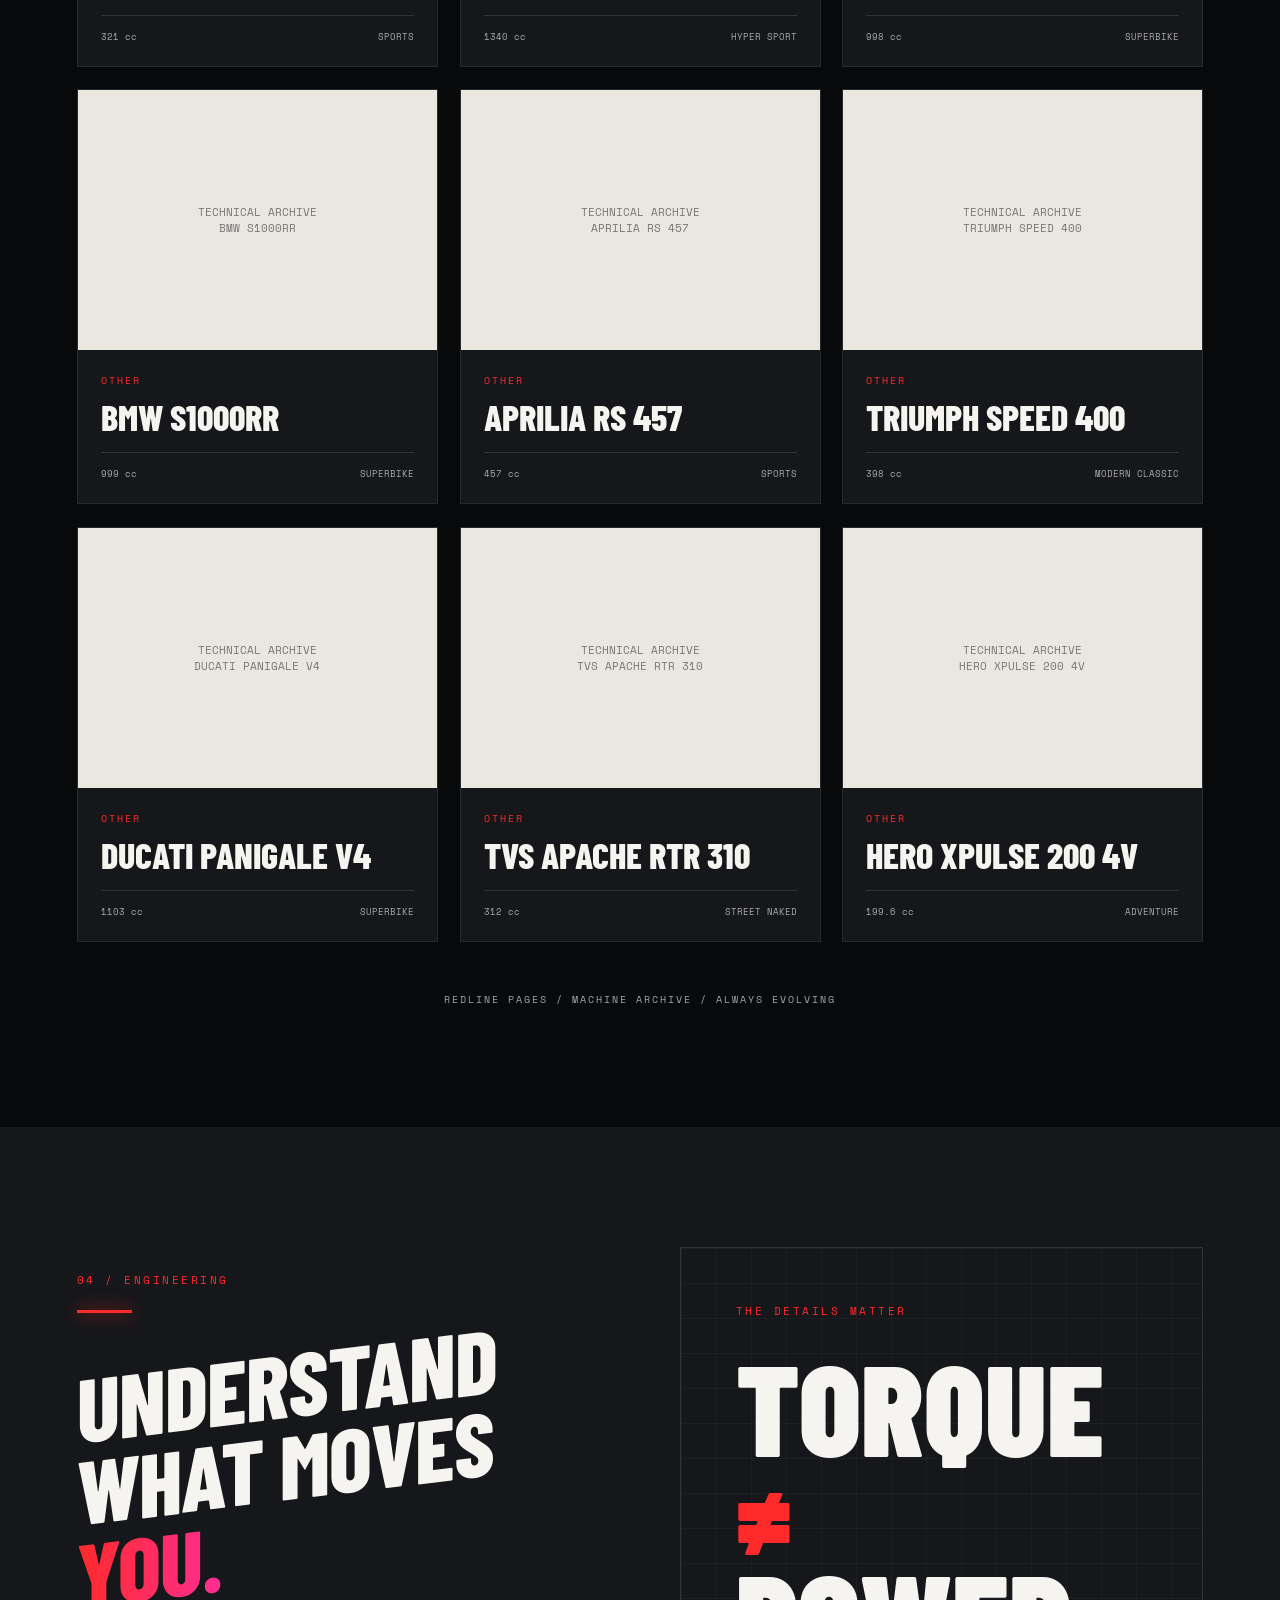
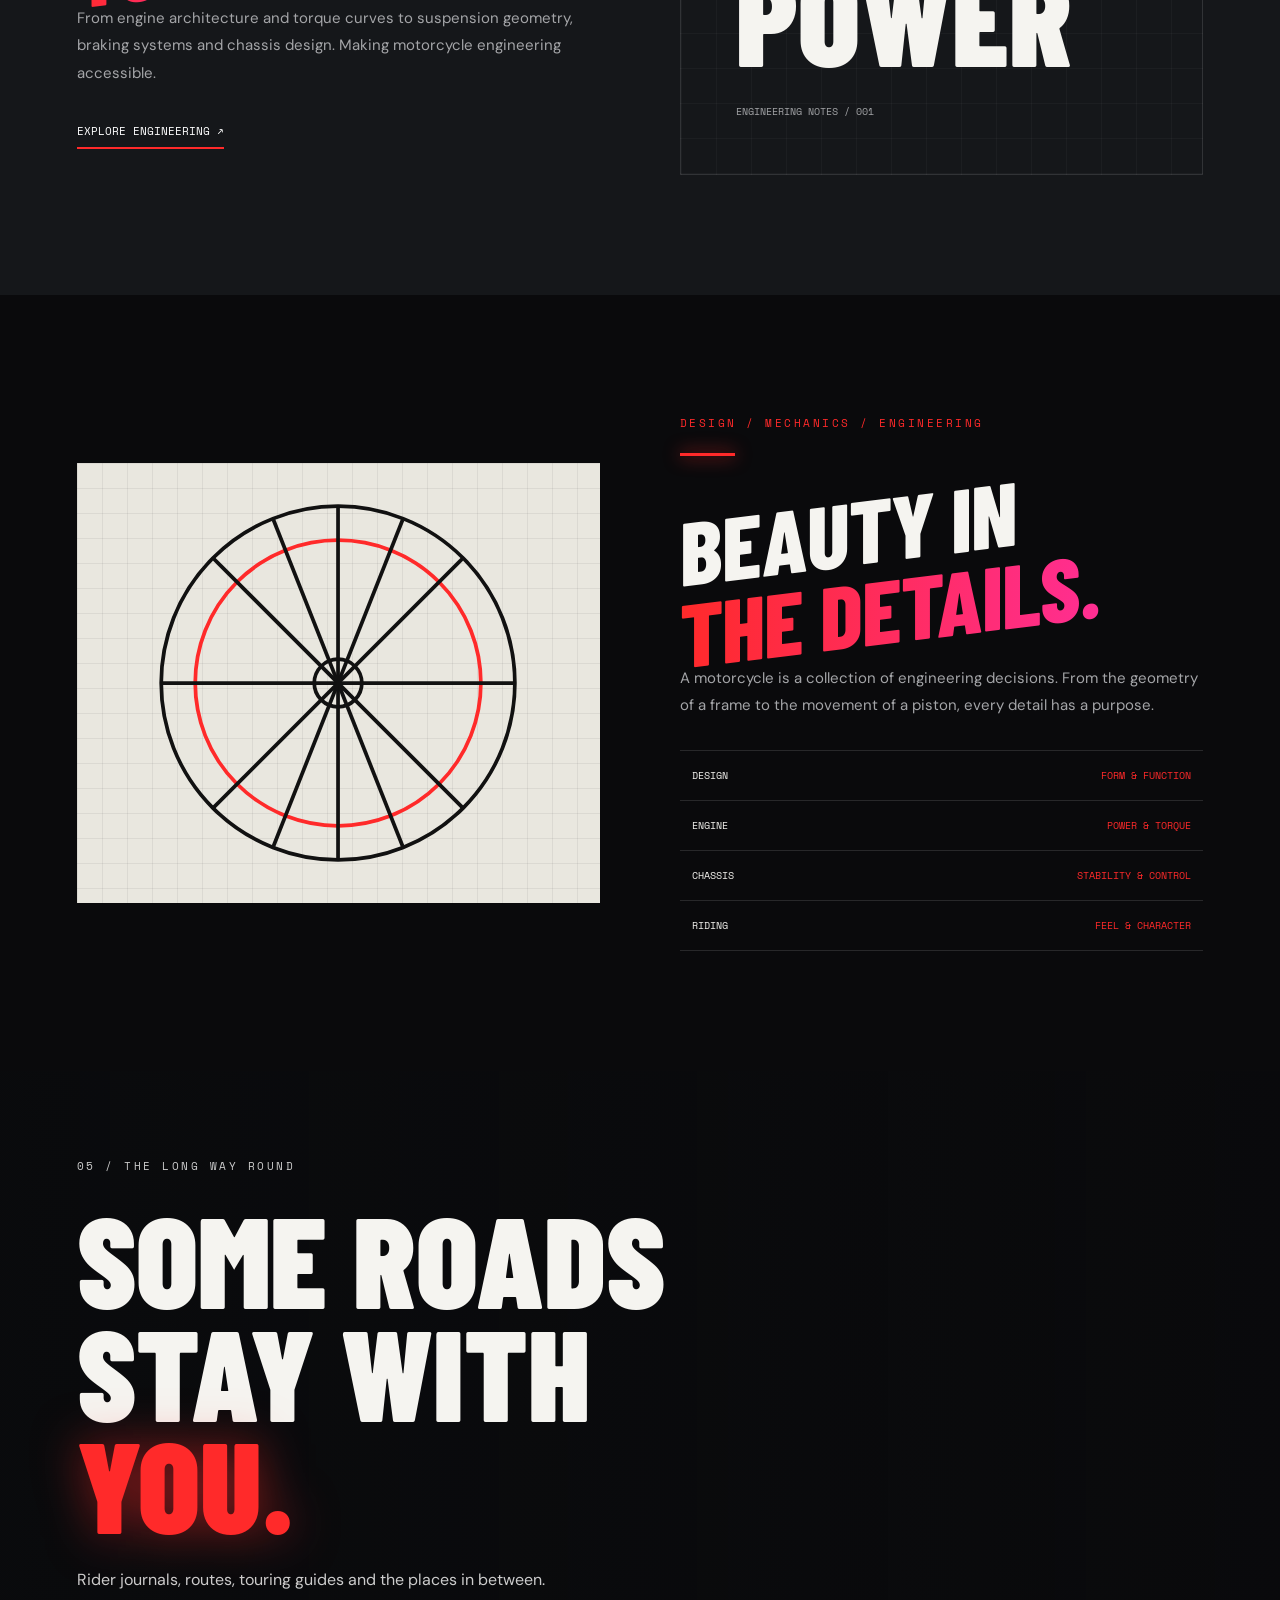
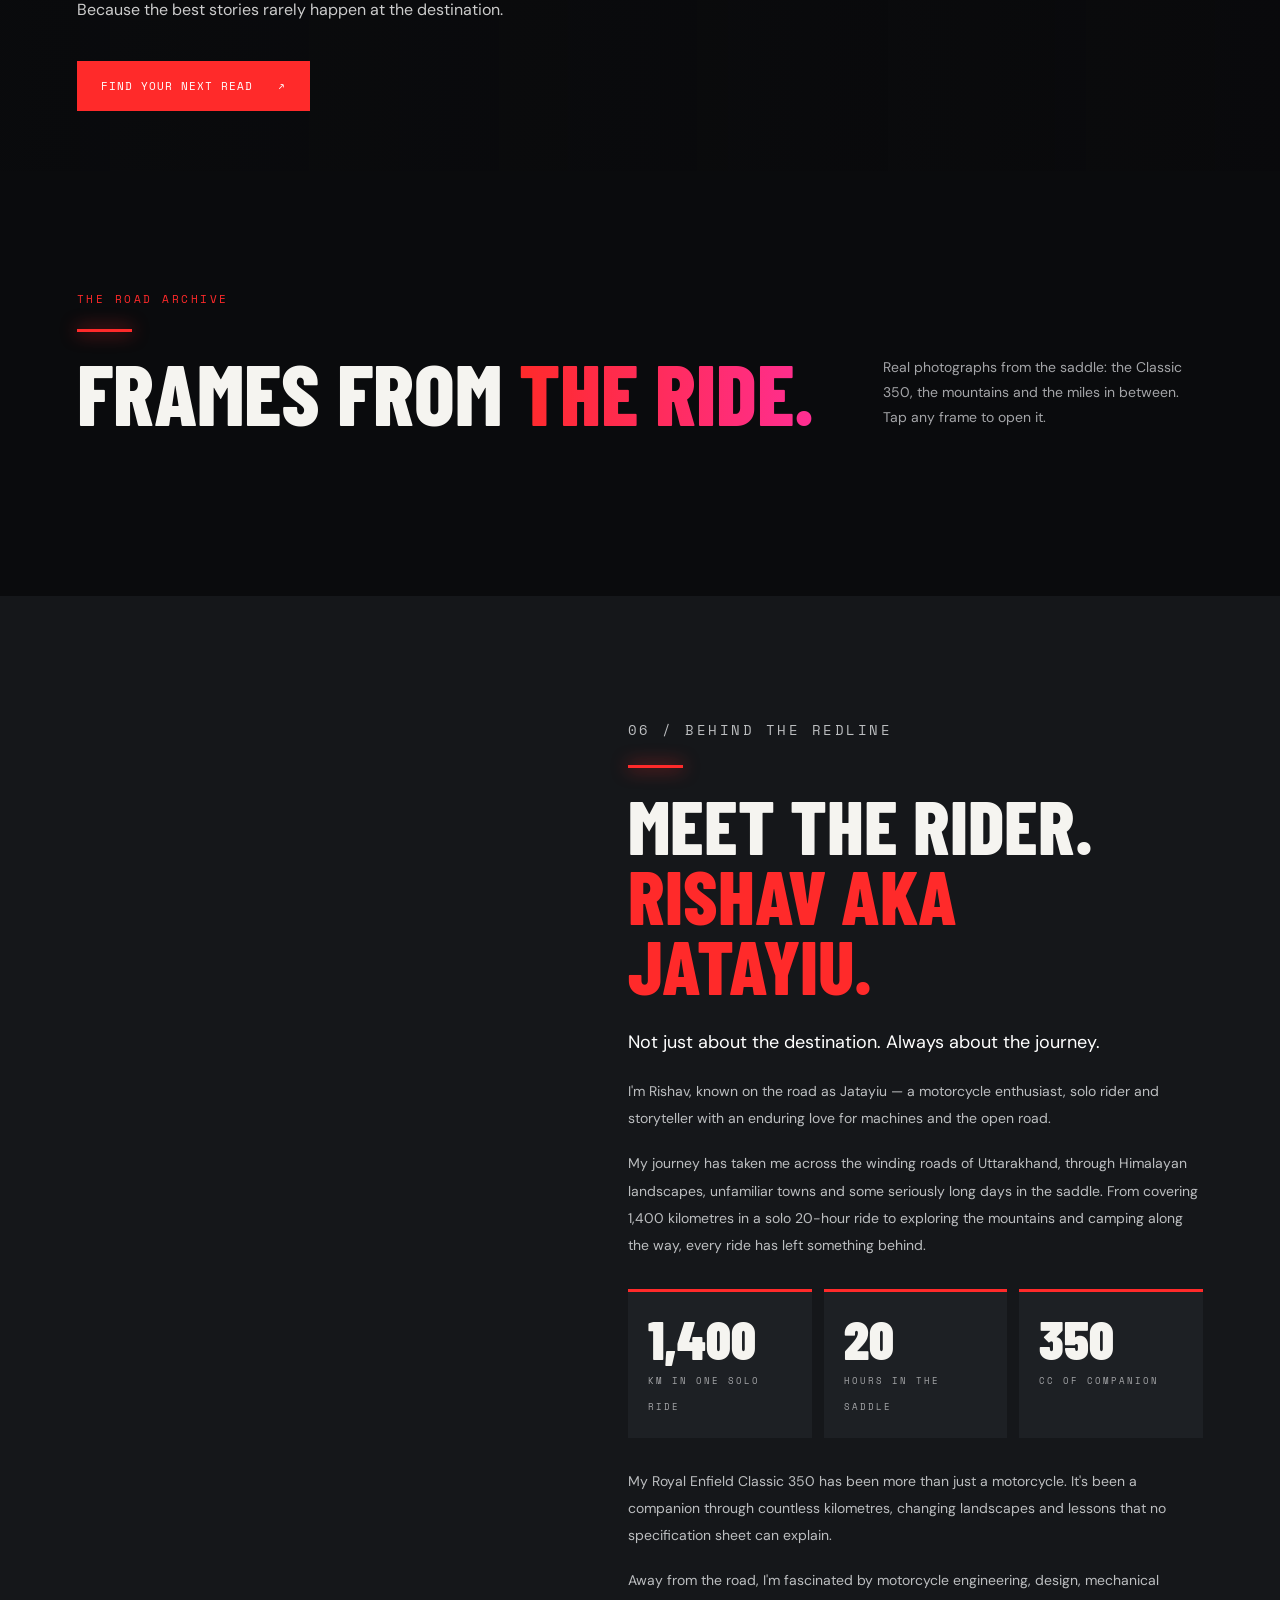
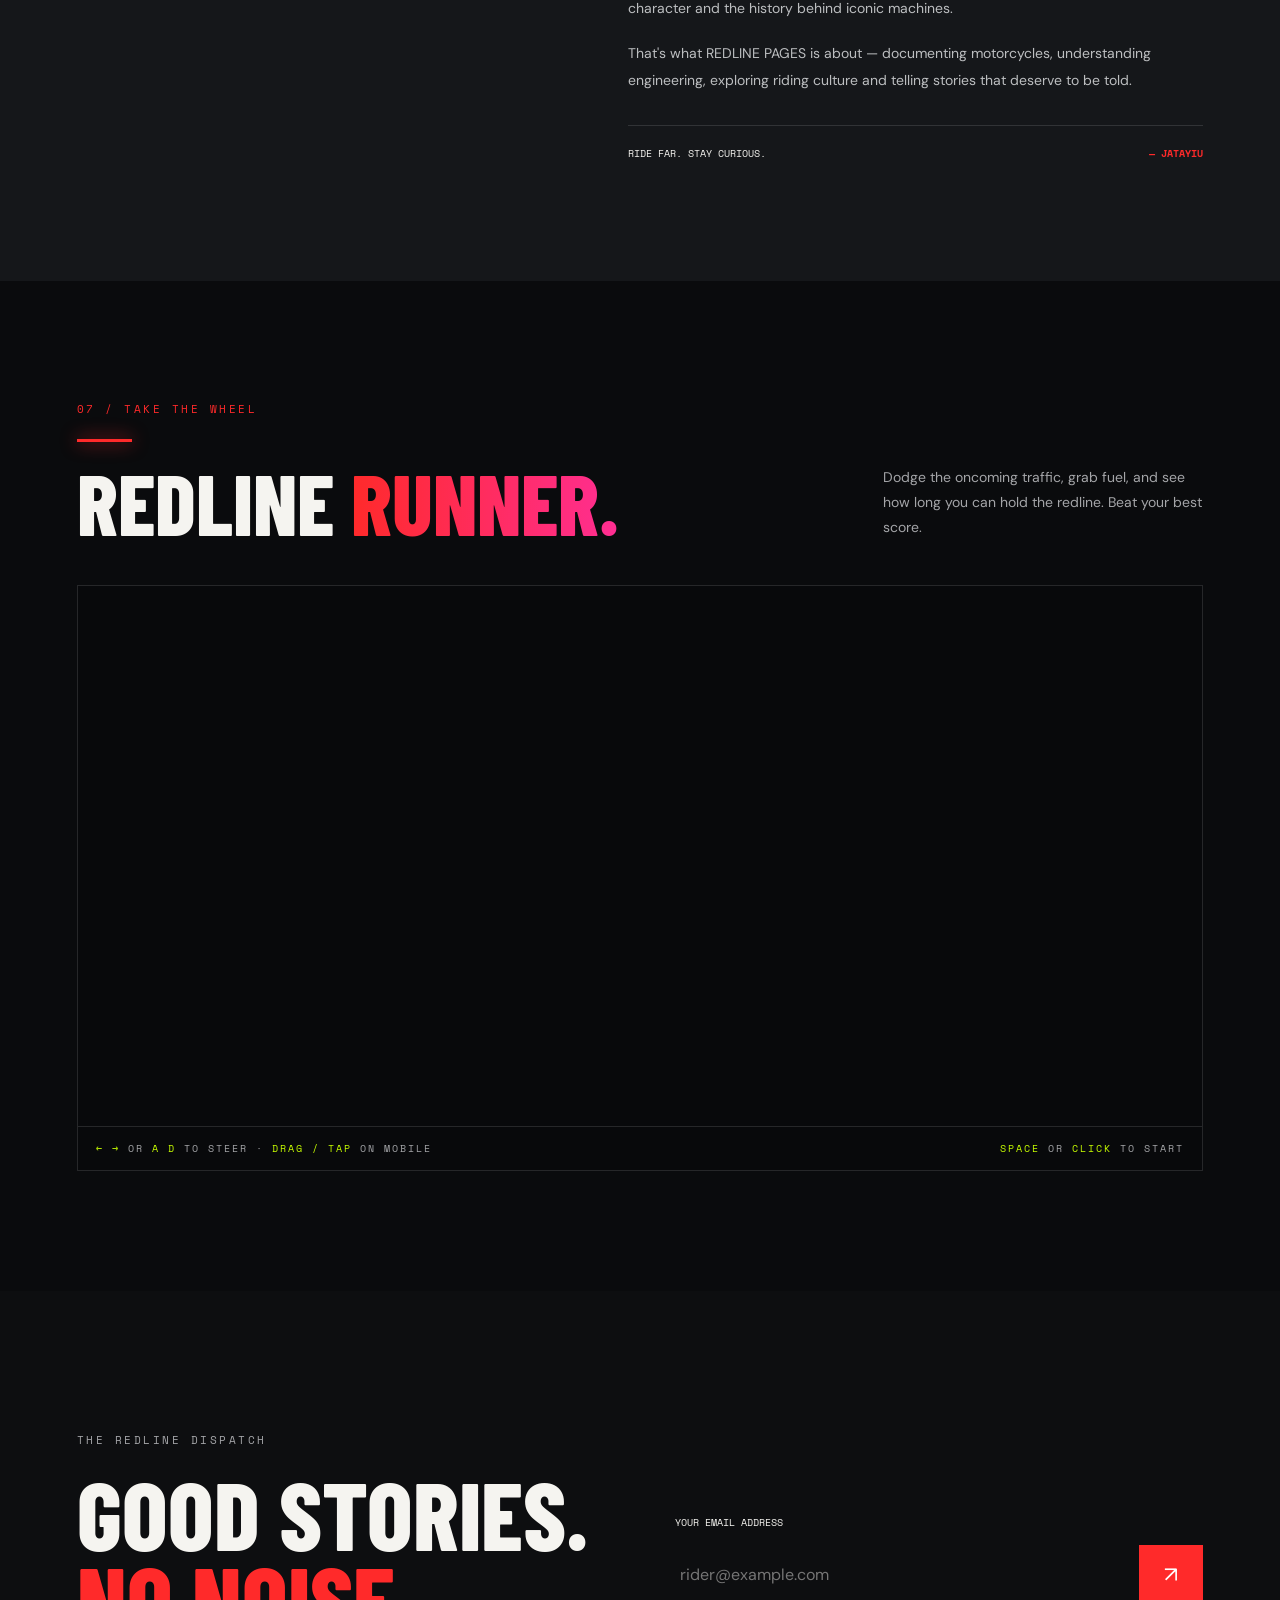
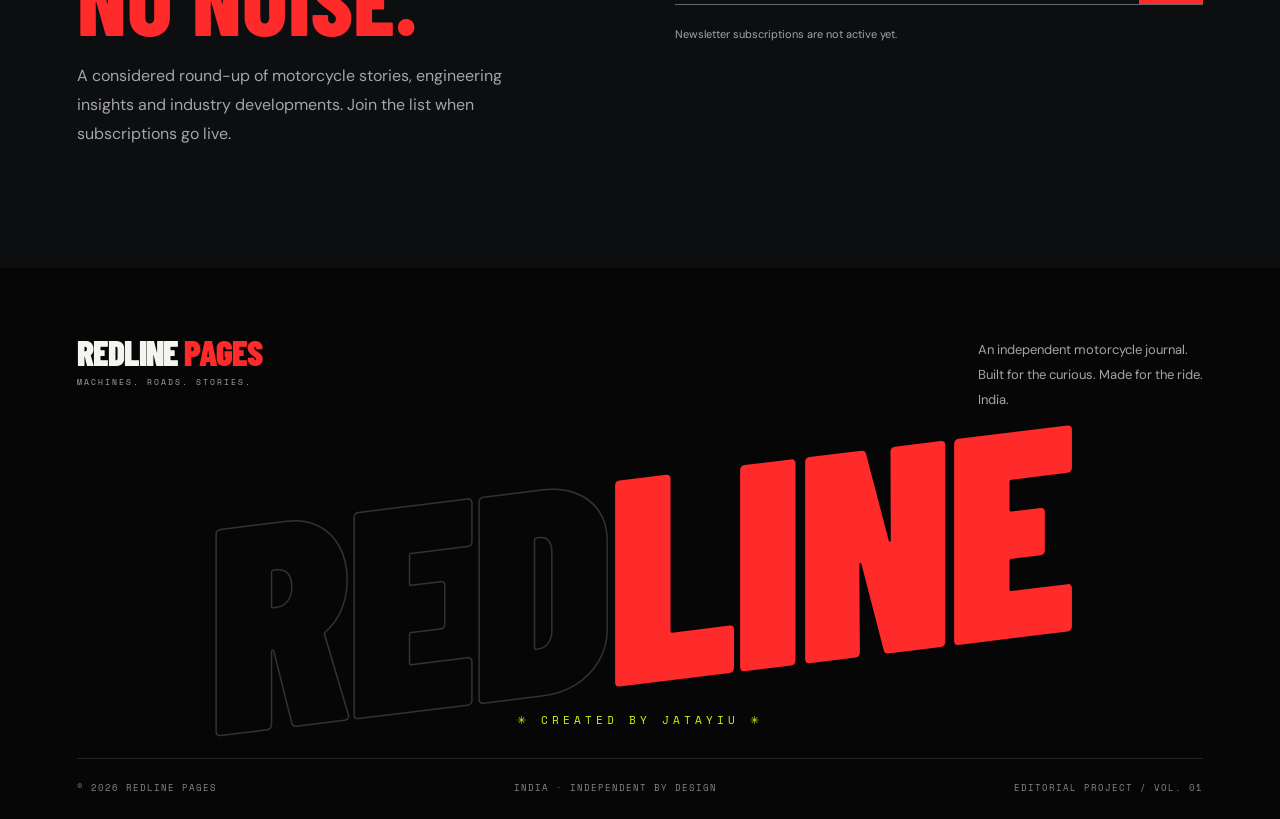
==== commit 84e9e1e2: "Add files via upload" ====
--- a/index.html
+++ b/index.html
@@ -5,6 +5,7 @@
 <meta name="viewport" content="width=device-width, initial-scale=1.0">
 <meta name="description" content="REDLINE PAGES — An independent journal exploring motorcycles, engineering, riding culture and the roads that connect them.">
 <meta name="theme-color" content="#0a0a0c">
+<link rel="icon" type="image/svg+xml" href="data:image/svg+xml,%3Csvg xmlns='http://www.w3.org/2000/svg' viewBox='0 0 64 64'%3E%3Crect width='64' height='64' rx='10' fill='%23101113'/%3E%3Cpath d='M12 13h40v9H23v7h25v9H23v13H12z' fill='%23f5f4f0'/%3E%3Cpath d='M45 13h7v38h-7z' fill='%23ed2929'/%3E%3C/svg%3E">
 <title>REDLINE PAGES — Machines. Roads. Stories.</title>
 
 <link rel="preconnect" href="https://fonts.googleapis.com">
@@ -194,7 +195,7 @@
 .hero{min-height:700px;height:min(88vh,920px);position:relative;display:flex;align-items:center;overflow:hidden;isolation:isolate;
   --mx:60%;--my:40%}
 .hero-bg{position:absolute;inset:-8% 0;z-index:-3;will-change:transform}
-.hero-image{position:absolute;inset:0;background:url("https://images.unsplash.com/photo-1558981806-ec527fa84c39?auto=format&fit=crop&w=2200&q=90") center 55%/cover no-repeat;
+.hero-image{position:absolute;inset:0;background:url("assets/photos/classic-350-mountain-overlook.webp") 72% 62%/cover no-repeat;
   transform:scale(1.15);transition:transform 2.4s var(--ease)}
 body.ready .hero-image{transform:scale(1.02)}
 .hero::before{content:"";position:absolute;inset:0;z-index:-2;
@@ -307,8 +308,8 @@
 .feature{min-height:640px}
 .touring{min-height:700px}
 .parallax{position:absolute;inset:-14% 0;z-index:-2;will-change:transform;background-size:cover;background-position:center;background-repeat:no-repeat}
-.feature .parallax{background-image:url("https://images.unsplash.com/photo-1558981806-ec527fa84c39?auto=format&fit=crop&w=2200&q=85")}
-.touring .parallax{background-image:url("https://images.unsplash.com/photo-1464822759023-fed622ff2c3b?auto=format&fit=crop&w=2200&q=90")}
+.feature .parallax{background-image:url("assets/photos/classic-350-forest-stop.webp");background-position:40% 60%}
+.touring .parallax{background-image:url("assets/photos/himalayan-peak-landscape.webp");background-position:center 66%}
 .feature::after,.touring::after{content:"";position:absolute;inset:0;z-index:-1;background:linear-gradient(90deg,rgba(10,11,13,.96),rgba(10,11,13,.3))}
 .feature-content,.touring-content{width:min(var(--container),88%);margin:auto;position:relative;z-index:2}
 .feature-content h2,.touring-content h2{font:900 clamp(65px,10vw,130px)/.88 'Barlow Condensed';text-transform:uppercase;margin-top:25px}
@@ -393,7 +394,7 @@
 .rider-layout{display:grid;grid-template-columns:.9fr 1.1fr;gap:80px;align-items:center}
 .rider-image{min-height:560px;position:relative;overflow:hidden;clip-path:inset(0 0 100% 0);transition:clip-path 1.4s var(--ease-io)}
 .rider-image.visible{clip-path:inset(0 0 0 0)}
-.rider-image::before{content:"";position:absolute;inset:0;background:linear-gradient(0deg,rgba(0,0,0,.7),transparent 55%),url("https://images.unsplash.com/photo-1558981806-ec527fa84c39?auto=format&fit=crop&w=1000&q=85") center/cover;transform:scale(1.25);transition:transform 2s var(--ease)}
+.rider-image::before{content:"";position:absolute;inset:0;background:linear-gradient(0deg,rgba(0,0,0,.7),transparent 55%),url("assets/photos/jatayiu-classic-350-rider.webp") center 25%/cover;transform:scale(1.25);transition:transform 2s var(--ease)}
 .rider-image.visible::before{transform:scale(1)}
 .rider-image::after{content:"350";position:absolute;bottom:15px;left:20px;font:900 160px/.8 'Barlow Condensed';color:rgba(255,255,255,.2)}
 .rider-stamp{position:absolute;top:20px;right:20px;padding:15px;background:var(--red);font:11px 'Space Mono',monospace;line-height:1.7;z-index:2;animation:stamp 5s ease-in-out infinite}
@@ -440,6 +441,82 @@
 /* =====================================================
    RESPONSIVE
 ===================================================== */
+/* =====================================================
+   CRAZY LAYER — dock, rev warp, night ride, game
+===================================================== */
+.hero-content{transition:transform .3s ease-out;will-change:transform}
+#rev-warp{position:fixed;inset:0;width:100%;height:100%;z-index:9970;pointer-events:none;opacity:0}
+.rev-vig{position:fixed;inset:0;z-index:9971;pointer-events:none;opacity:0;background:radial-gradient(ellipse at center,transparent 38%,rgba(255,42,42,.5) 100%)}
+.night{position:fixed;inset:0;z-index:9980;pointer-events:none;opacity:0;transition:opacity .6s;
+  background:radial-gradient(circle 200px at var(--lx,50%) var(--ly,50%),rgba(255,230,170,.1) 0%,rgba(0,0,0,.3) 50%,rgba(0,0,0,.97) 100%)}
+.night.on{opacity:1}
+
+.dock{position:fixed;right:20px;bottom:20px;z-index:9996;display:flex;gap:8px;align-items:stretch;opacity:0;transform:translateY(30px);pointer-events:none;transition:all .9s var(--ease) .4s}
+body.ready .dock{opacity:1;transform:none;pointer-events:auto}
+.dock-btn,.rev-btn{background:rgba(10,10,12,.82);backdrop-filter:blur(10px);border:1px solid var(--line);color:#fff;padding:11px 14px;font:9px 'Space Mono',monospace;letter-spacing:2px;transition:border-color .3s,background .3s,color .3s;user-select:none;touch-action:none}
+.dock-btn b{display:block;color:var(--acid);font-weight:400;margin-top:3px}
+.dock-btn:hover,.dock-btn.on{border-color:var(--acid)}
+.rev-btn{min-width:150px;border-color:var(--red);text-align:left}
+.rev-btn:hover{background:rgba(255,42,42,.25)}
+.rev-btn.on{background:var(--red)}
+.rev-bar{display:block;height:5px;background:#26282c;margin-top:8px}
+.rev-bar u{display:block;height:100%;width:0;background:var(--acid)}
+.toast{position:fixed;left:50%;bottom:96px;transform:translate(-50%,24px);z-index:9997;background:var(--acid);color:#000;font:10px 'Space Mono',monospace;letter-spacing:2px;padding:12px 18px;opacity:0;pointer-events:none;transition:all .6s var(--ease);text-align:center;max-width:90vw}
+.toast.show{opacity:1;transform:translate(-50%,0)}
+
+/* ---- real photos: machine cards, dialog, reel, gallery, lightbox ---- */
+.machine-art img.photo{padding:0;object-fit:cover;filter:none}
+.machine-card:hover .machine-art img.photo{transform:scale(1.08);filter:saturate(1.25)}
+.machine-badge{position:absolute;z-index:3;left:12px;top:12px;background:var(--acid);color:#000;font:9px 'Space Mono',monospace;letter-spacing:2px;padding:5px 9px}
+.dialog-image.photo{object-fit:cover;padding:0;height:420px}
+.dialog-thumbs{display:flex;gap:8px;margin-top:10px;flex-wrap:wrap}
+.dialog-thumbs button{width:84px;height:60px;padding:0;border:2px solid transparent;background:#e9e7df;opacity:.6;overflow:hidden;transition:opacity .3s,border-color .3s}
+.dialog-thumbs button.on,.dialog-thumbs button:hover{opacity:1;border-color:var(--red)}
+.dialog-thumbs img{width:100%;height:100%;object-fit:cover;display:block}
+
+.reel{position:absolute;right:8%;top:50%;width:min(240px,20vw);aspect-ratio:9/16;z-index:2;transform:translateY(-50%) rotate(4deg);border:1px solid rgba(255,255,255,.25);box-shadow:0 30px 80px rgba(0,0,0,.6),0 0 60px rgba(255,42,42,.25);overflow:hidden;background:#000;transition:transform .8s var(--ease)}
+.reel:hover{transform:translateY(-50%) rotate(0) scale(1.05)}
+.reel video{width:100%;height:100%;object-fit:cover;display:block}
+.reel span{position:absolute;left:10px;bottom:10px;font:9px 'Space Mono',monospace;letter-spacing:2px;background:var(--acid);color:#000;padding:4px 8px}
+@media(max-width:900px){.reel{display:none}}
+
+.gallery{background:#0a0b0d}
+.gallery-grid{display:grid;grid-template-columns:repeat(4,minmax(0,1fr));grid-auto-rows:230px;grid-auto-flow:dense;gap:14px}
+.g-item{position:relative;overflow:hidden;cursor:pointer;background:#15171a;border:1px solid var(--line);margin:0}
+.g-item.tall{grid-row:span 2}.g-item.wide{grid-column:span 2}.g-item.big{grid-column:span 2;grid-row:span 2}
+.g-item img{width:100%;height:100%;object-fit:cover;display:block;transition:transform 1.2s var(--ease),filter .6s;filter:saturate(.92) contrast(1.05)}
+.g-item:hover img,.g-item:focus-visible img{transform:scale(1.1);filter:saturate(1.3)}
+.g-item::after{content:"";position:absolute;inset:0;pointer-events:none;background:linear-gradient(0deg,rgba(0,0,0,.78),transparent 55%);opacity:.7;transition:opacity .4s}
+.g-item:hover{border-color:var(--red)}
+.g-item figcaption{position:absolute;z-index:2;left:16px;right:16px;bottom:14px;font:11px 'Space Mono',monospace;letter-spacing:1px;opacity:0;transform:translateY(8px);transition:opacity .5s var(--ease),transform .5s var(--ease)}
+.g-item:hover figcaption,.g-item:focus-visible figcaption{opacity:1;transform:none}
+.g-item figcaption b{display:block;color:var(--acid);font-weight:400;letter-spacing:3px;margin-bottom:4px}
+@media(hover:none){.g-item figcaption{opacity:1;transform:none}}
+@media(max-width:760px){.gallery-grid{grid-template-columns:repeat(2,minmax(0,1fr));grid-auto-rows:170px}.g-item.big,.g-item.wide{grid-column:span 2}}
+
+.lightbox{width:min(1000px,94vw);max-height:92vh;margin:auto;padding:0;background:#0a0b0d;color:#fff;border:1px solid var(--red);box-shadow:0 0 80px rgba(255,42,42,.3)}
+.lightbox::backdrop{background:rgba(0,0,0,.92);backdrop-filter:blur(10px)}
+.lightbox[open]{animation:dlg .5s var(--ease)}
+.lightbox img{display:block;width:100%;max-height:78vh;object-fit:contain;background:#000}
+.lb-bar{display:flex;justify-content:space-between;align-items:center;gap:10px;padding:12px 16px;font:10px 'Space Mono',monospace;letter-spacing:2px}
+.lb-bar div{display:flex;gap:6px}
+.lb-bar button{background:var(--red);color:#fff;border:0;padding:10px 14px;font:10px 'Space Mono',monospace;transition:background .3s,color .3s}
+.lb-bar button:hover{background:var(--acid);color:#000}
+
+.play{background:#0a0b0d;overflow:hidden}
+.game-wrap{position:relative;border:1px solid var(--line);background:#08090b;transition:border-color .4s,box-shadow .4s}
+.game-wrap:hover{border-color:var(--red);box-shadow:0 0 60px rgba(255,42,42,.2)}
+.game-canvas{display:block;width:100%;height:540px;touch-action:pan-y;cursor:pointer}
+.game-tip{display:flex;justify-content:space-between;flex-wrap:wrap;gap:10px;padding:14px 18px;border-top:1px solid var(--line);font:10px 'Space Mono',monospace;letter-spacing:2px;color:var(--muted)}
+.game-tip b{color:var(--acid);font-weight:400}
+
+@media(max-width:520px){
+  .dock{right:10px;bottom:10px;gap:6px}
+  .dock-btn,.rev-btn{padding:9px 10px;font-size:8px;letter-spacing:1px}
+  .rev-btn{min-width:110px}
+  .game-canvas{height:440px}
+}
+
 @media(max-width:1050px){
   .nav{gap:15px}.nav a{font-size:11px}
   .machine-grid,.story-grid{grid-template-columns:repeat(2,minmax(0,1fr))}
@@ -544,6 +621,17 @@
 <div class="cursor-ring" id="cursor-ring"></div>
 <div class="progress" id="progress"></div>
 
+<canvas id="rev-warp"></canvas>
+<div class="rev-vig" id="rev-vig"></div>
+<div class="night" id="night"></div>
+
+<div class="dock" id="dock">
+  <button class="dock-btn" id="snd-btn"><span>SOUND</span><b>ON</b></button>
+  <button class="dock-btn" id="night-btn"><span>NIGHT RIDE</span><b>OFF</b></button>
+  <button class="rev-btn" id="rev-btn"><span>HOLD TO REV [R]</span><i class="rev-bar"><u id="rev-bar"></u></i></button>
+</div>
+<div class="toast" id="toast"></div>
+
 <div class="announcement">AN INDEPENDENT JOURNAL FOR THE INDIAN MOTORCYCLING ENTHUSIAST</div>
 
 <header class="header" id="header">
@@ -556,6 +644,8 @@
       <a href="#archive">Archive</a>
       <a href="#engineering">Engineering</a>
       <a href="#touring">Touring</a>
+      <a href="#gallery">Gallery</a>
+      <a href="#play">Play</a>
       <a href="#rider">About</a>
     </nav>
   </div>
@@ -638,6 +728,10 @@
 <!-- MACHINE FEATURE -->
 <section class="feature" id="machines">
   <div class="parallax" data-speed=".18"></div>
+  <div class="reel" aria-label="Classic 350 reel">
+    <video id="reel-video" src="assets/video/classic-350-mountain-detail.mp4" muted loop playsinline preload="metadata"></video>
+    <span>CLASSIC 350 / REEL</span>
+  </div>
   <div class="feature-content reveal">
     <p class="eyebrow">02 / THE MACHINES</p>
     <h2>NOT JUST<br>NUMBERS.<br><em>CHARACTER.</em></h2>
@@ -680,6 +774,7 @@
     <p class="eyebrow" id="dialog-brand">MACHINE ARCHIVE</p>
     <h2 class="dialog-title" id="dialog-title">MACHINE NAME</h2>
     <img class="dialog-image" id="dialog-image" alt="Motorcycle">
+    <div class="dialog-thumbs" id="dialog-thumbs"></div>
     <div class="dialog-details">
       <div class="dialog-detail"><small>ENGINE</small><strong id="dialog-engine">—</strong></div>
       <div class="dialog-detail"><small>CONFIGURATION</small><strong id="dialog-config">—</strong></div>
@@ -754,6 +849,33 @@
   </div>
 </section>
 
+<!-- GALLERY -->
+<section class="section gallery" id="gallery">
+  <div class="container">
+    <div class="section-heading reveal">
+      <div>
+        <p class="eyebrow">THE ROAD ARCHIVE</p>
+        <div class="red-line"></div>
+        <h2>FRAMES FROM <em>THE RIDE.</em></h2>
+      </div>
+      <p class="section-note">Real photographs from the saddle: the Classic 350, the mountains and the miles in between. Tap any frame to open it.</p>
+    </div>
+    <div class="gallery-grid" id="gallery-grid"></div>
+  </div>
+</section>
+
+<dialog class="lightbox" id="lightbox">
+  <img id="lb-img" alt="">
+  <div class="lb-bar">
+    <span id="lb-cap"></span>
+    <div>
+      <button id="lb-prev" aria-label="Previous photo">←</button>
+      <button id="lb-next" aria-label="Next photo">→</button>
+      <button id="lb-close">CLOSE ✕</button>
+    </div>
+  </div>
+</dialog>
+
 <!-- RIDER -->
 <section class="section rider" id="rider">
   <div class="container rider-layout">
@@ -781,6 +903,28 @@
       <p>That's what REDLINE PAGES is about — documenting motorcycles, understanding engineering, exploring riding culture and telling stories that deserve to be told.</p>
 
       <div class="signature"><span>RIDE FAR. STAY CURIOUS.</span><strong>— JATAYIU</strong></div>
+    </div>
+  </div>
+</section>
+
+<!-- PLAY -->
+<section class="section play" id="play">
+  <div class="container">
+    <div class="section-heading reveal">
+      <div>
+        <p class="eyebrow">07 / TAKE THE WHEEL</p>
+        <div class="red-line"></div>
+        <h2>REDLINE <em>RUNNER.</em></h2>
+      </div>
+      <p class="section-note">Dodge the oncoming traffic, grab fuel, and see how long you can hold the redline. Beat your best score.</p>
+    </div>
+
+    <div class="game-wrap reveal" style="--d:100ms">
+      <canvas id="game" class="game-canvas" aria-label="Redline Runner game"></canvas>
+      <div class="game-tip">
+        <span><b>←  →</b> OR <b>A  D</b> TO STEER · <b>DRAG / TAP</b> ON MOBILE</span>
+        <span><b>SPACE</b> OR <b>CLICK</b> TO START</span>
+      </div>
     </div>
   </div>
 </section>
@@ -866,7 +1010,7 @@
    WARP CANVAS (gate)
 ===================================================== */
 let gateSpeed = 0.004;
-function warp(canvas, speedFn) {
+function warp(canvas, speedFn, activeFn) {
   const ctx = canvas.getContext('2d'); let W, H, run = true;
   const S = [], N = 240;
   const rs = () => { const d = 1; W = canvas.width = innerWidth * d; H = canvas.height = innerHeight * d; };
@@ -878,6 +1022,7 @@
   for (let i = 0; i < N; i++) { const s = {}; reset(s); S.push(s); }
   (function frame() {
     if (!run) return;
+    if (activeFn && !activeFn()) return requestAnimationFrame(frame);
     const sp = speedFn();
     ctx.fillStyle = `rgba(10,10,12,${sp > .03 ? .25 : .4})`;
     ctx.fillRect(0, 0, W, H);
@@ -988,6 +1133,7 @@
     document.body.classList.remove('locked', 'loading');
     document.body.classList.add('ready');
     emit(innerWidth * .6, innerHeight * .5, 90, true);
+    setTimeout(() => toast('HOLD [R] OR THE REV BUTTON · TYPE “JATAYIU”'), 1400);
   }, 1250);
   setTimeout(() => loader.remove(), 2800);
 }
@@ -1042,6 +1188,7 @@
   hero.style.setProperty('--mx', x + 'px'); hero.style.setProperty('--my', y + 'px');
   emit(x, y, 2);
   const nx = (e.clientX / innerWidth - .5), ny = (e.clientY / innerHeight - .5);
+  $('.hero-content').style.transform = `perspective(1100px) rotateY(${(nx * 7).toFixed(2)}deg) rotateX(${(-ny * 7).toFixed(2)}deg)`;
   $$('.float', hero).forEach((f, i) => f.style.translate = `${-nx * (20 + i * 14)}px ${-ny * (20 + i * 14)}px`);
 }, { passive: true });
 hero.addEventListener('click', e => { const r = hero.getBoundingClientRect(); emit(e.clientX - r.left, e.clientY - r.top, 40, true); });
@@ -1067,30 +1214,99 @@
 /* =====================================================
    DATA — STORIES (sample copy: replace with your own)
 ===================================================== */
+const FALLBACK_IMG = "assets/photos/classic-350-forest-stop.webp";
 const stories = [
-  { cat: 'Machines', title: 'Why the Classic 350 still feels like a conversation', text: 'The thump, the posture, the pace. A look at what keeps a simple single-cylinder roadster relevant.', img: 'photo-1558981806-ec527fa84c39', pos: '30% 50%', read: '6 MIN' },
-  { cat: 'Engineering', title: 'Torque is not power: reading a curve without the jargon', text: 'Two numbers on a spec sheet, two very different riding experiences. Here is how to tell them apart.', img: 'photo-1558981806-ec527fa84c39', pos: '70% 60%', read: '8 MIN' },
-  { cat: 'Touring', title: '1,400 km in 20 hours: what a solo ride teaches you', text: 'Fatigue, fuel stops and the strange calm of the long night stretch.', img: 'photo-1464822759023-fed622ff2c3b', pos: 'center', read: '10 MIN' },
-  { cat: 'Industry', title: "India's 350cc battleground, explained", text: 'Why this one displacement band keeps pulling in new rivals and new riders.', img: 'photo-1558981806-ec527fa84c39', pos: '50% 30%', read: '7 MIN' },
-  { cat: 'Touring', title: 'Uttarakhand roads worth the detour', text: 'Switchbacks, silence and the small towns that make the mountain miles memorable.', img: 'photo-1464822759023-fed622ff2c3b', pos: '20% 40%', read: '9 MIN' },
-  { cat: 'Engineering', title: 'Single, twin or four: the cylinder-count conversation', text: 'How engine layout shapes sound, smoothness and the way a motorcycle delivers its power.', img: 'photo-1558981806-ec527fa84c39', pos: '80% 40%', read: '7 MIN' }
+  {
+    category: "Machines",
+    title: "The Royal Enfield Classic 350: An Indian Icon",
+    excerpt: "From its origins and early production to the modern J-Series Classic. Explore the motorcycle's journey through history.",
+    image: "https://www.royalenfield.com/content/dam/royal-enfield/motorcycles/new-classic-350/revamp/gallery/thumbnail/desktop/gallery_1.jpg",
+    tag: "MOTORCYCLE HISTORY",
+    read: "12 MIN READ",
+    link: "articles/classic-350.html"
+  },
+  {
+    category: "Machines",
+    title: "The middleweight adventure question",
+    excerpt: "What makes a motorcycle genuinely capable beyond the spec sheet? A look at the choices that shape the modern ADV.",
+    image: "https://images.unsplash.com/photo-1558981806-ec527fa84c39?auto=format&fit=crop&w=900&q=80",
+    tag: "MACHINE NOTES",
+    read: "6 MIN READ",
+    link: "#"
+  },
+  {
+    category: "Engineering",
+    title: "Torque, power and the feel of an engine",
+    excerpt: "Two numbers appear on every spec sheet. Here's what they mean on the road, and why neither tells the whole story.",
+    image: "https://images.unsplash.com/photo-1558981403-c5f9899a28bc?auto=format&fit=crop&w=900&q=80",
+    tag: "TECHNICAL EXPLAINER",
+    read: "5 MIN READ",
+    link: "#"
+  },
+  {
+    category: "Touring",
+    title: "The art of planning a long motorcycle ride",
+    excerpt: "Distance is only one part of the plan. Think fuel, fatigue, weather, road conditions and the space to adapt.",
+    image: "https://images.unsplash.com/photo-1519608487953-e999c86e7455?auto=format&fit=crop&w=900&q=80",
+    tag: "RIDE JOURNAL",
+    read: "8 MIN READ",
+    link: "#"
+  },
+  {
+    category: "Industry",
+    title: "Reading the Indian motorcycle market",
+    excerpt: "A practical guide to understanding segments, positioning, pricing and the shifts worth watching.",
+    image: "https://images.unsplash.com/photo-1558981806-ec527fa84c39?auto=format&fit=crop&w=900&q=80",
+    tag: "INDUSTRY WATCH",
+    read: "7 MIN READ",
+    link: "#"
+  },
+  {
+    category: "Machines",
+    title: "What makes a motorcycle touring-worthy?",
+    excerpt: "Ergonomics, range, wind protection, luggage and service support: the details that matter after 300 kilometres.",
+    image: "https://images.unsplash.com/photo-1558981806-ec527fa84c39?auto=format&fit=crop&w=900&q=80",
+    tag: "BUYER'S NOTE",
+    read: "7 MIN READ",
+    link: "#"
+  },
+  {
+    category: "Engineering",
+    title: "Suspension: the conversation between road and rider",
+    excerpt: "A clear introduction to forks, shock absorbers, damping and why setup changes the ride.",
+    image: "https://images.unsplash.com/photo-1558981403-c5f9899a28bc?auto=format&fit=crop&w=900&q=80",
+    tag: "ENGINEERING",
+    read: "6 MIN READ",
+    link: "#"
+  }
 ];
+
+/* story covers: your own photos, matched to each story */
+[
+  ['classic-350-mountain-overlook', '75% 70%'],  // Classic 350 history
+  ['classic-350-forest-stop',       '55% 65%'],  // middleweight adventure
+  ['classic-350-detail',            '50% 72%'],  // torque / engine feel (engine fins + tank)
+  ['himalayan-peak-landscape',      '50% 62%'],  // planning a long ride
+  ['jatayiu-rider-portrait',        '55% 45%'],  // Indian motorcycle market
+  ['jatayiu-classic-350-rider',     '50% 35%'],  // touring-worthy
+  ['classic-350-forest-stop',       '30% 60%']   // suspension
+].forEach(([n, pos], i) => { if (stories[i]) { stories[i].image = `assets/photos/${n}.webp`; stories[i].pos = pos; } });
 
 const storyGrid = $('#story-grid');
 function renderStories(f = 'All') {
-  const list = stories.map((s, i) => ({ ...s, no: i + 1 })).filter(s => f === 'All' || s.cat === f);
+  const list = stories.map((s, i) => ({ ...s, no: i + 1 })).filter(s => f === 'All' || s.category === f);
   storyGrid.innerHTML = list.map((s, n) => `
     <article class="story-card tilt pop" style="--n:${n}">
       <div class="story-img">
-        <img src="https://images.unsplash.com/${s.img}?auto=format&fit=crop&w=900&q=80" alt="" loading="lazy" style="object-position:${s.pos}">
-        <span class="story-no">0${s.no}</span>
-        <span class="story-tag">${s.cat.toUpperCase()}</span>
+        <img src="${s.image}" alt="${s.title}" loading="lazy" style="object-position:${s.pos || 'center'}" onerror="this.onerror=null;this.src=FALLBACK_IMG">
+        <span class="story-no">${String(s.no).padStart(2, '0')}</span>
+        <span class="story-tag">${s.tag}</span>
       </div>
       <div class="story-card-content">
-        <p class="eyebrow">${s.read} READ</p>
+        <p class="eyebrow">${s.read}</p>
         <h3>${s.title}</h3>
-        <p>${s.text}</p>
-        <a href="#latest">READ STORY →</a>
+        <p>${s.excerpt}</p>
+        <a href="${s.link}">READ THE STORY ↗</a>
       </div>
     </article>`).join('');
 }
@@ -1105,7 +1321,7 @@
    DATA — MACHINES
 ===================================================== */
 const machines = [
-{brand:"Royal Enfield",name:"Classic 350",engine:"349 cc",config:"Single cylinder",type:"Roadster",category:"Royal Enfield",image:"classic-350.webp",description:"An enduring modern classic. The Classic 350 brings together traditional design, relaxed riding ergonomics and the unmistakable character of Royal Enfield."},
+{brand:"Royal Enfield",name:"Classic 350",engine:"349 cc",config:"Single cylinder",type:"Roadster",category:"Royal Enfield",image:"classic-350.webp",photos:["assets/photos/classic-350-mountain-overlook.webp","assets/photos/classic-350-forest-stop.webp","assets/photos/classic-350-detail.webp"],description:"An enduring modern classic. The Classic 350 brings together traditional design, relaxed riding ergonomics and the unmistakable character of Royal Enfield."},
 {brand:"Royal Enfield",name:"Bullet 350",engine:"349 cc",config:"Single cylinder",type:"Roadster",category:"Royal Enfield",image:"bullet-350.webp",description:"One of motorcycling's most recognisable names, with a long-running legacy of simple, characterful road machines."},
 {brand:"Royal Enfield",name:"Hunter 350",engine:"349 cc",config:"Single cylinder",type:"Urban roadster",category:"Royal Enfield",image:"hunter-350.webp",description:"A compact roadster designed around urban riding and everyday versatility."},
 {brand:"Royal Enfield",name:"Interceptor 650",engine:"648 cc",config:"Parallel twin",type:"Roadster",category:"Royal Enfield",image:"interceptor-650.webp",description:"A modern interpretation of the classic twin-cylinder roadster."},
@@ -1157,7 +1373,8 @@
     <article class="machine-card tilt pop" style="--n:${Math.min(n, 9)}" data-index="${index}" tabindex="0" role="button" aria-label="Explore ${m.name}">
       <div class="machine-art">
         <span class="machine-placeholder">TECHNICAL ARCHIVE<br>${m.name.toUpperCase()}</span>
-        <img src="assets/sketches/${m.image}" alt="${m.brand} ${m.name}" loading="lazy" onerror="this.classList.add('broken')">
+        <img ${m.photos ? `class="photo" src="${m.photos[0]}"` : `src="assets/sketches/${m.image}"`} alt="${m.brand} ${m.name}" loading="lazy" onerror="this.classList.add('broken')">
+        ${m.photos ? '<span class="machine-badge">★ MY RIDE</span>' : ''}
         <span class="machine-arrow">↗</span>
       </div>
       <div class="machine-info">
@@ -1183,7 +1400,16 @@
   const m = machines[i]; if (!m) return;
   $('#dialog-brand').textContent = m.brand.toUpperCase() + ' / MACHINE ARCHIVE';
   $('#dialog-title').textContent = m.name;
-  dImg.style.visibility = 'visible'; dImg.src = 'assets/sketches/' + m.image; dImg.alt = m.brand + ' ' + m.name;
+  const sources = m.photos ? [...m.photos, 'assets/sketches/' + m.image] : ['assets/sketches/' + m.image];
+  const thumbs = $('#dialog-thumbs');
+  const showSrc = src => {
+    dImg.style.visibility = 'visible'; dImg.src = src; dImg.alt = m.brand + ' ' + m.name;
+    dImg.classList.toggle('photo', !src.includes('/sketches/'));
+    $$('button', thumbs).forEach(b => b.classList.toggle('on', b.dataset.src === src));
+  };
+  thumbs.innerHTML = sources.length > 1 ? sources.map(s => `<button type="button" data-src="${s}" aria-label="Show photo"><img src="${s}" alt="" onerror="this.parentElement.remove()"></button>`).join('') : '';
+  thumbs.onclick = e => { const b = e.target.closest('button'); if (b) showSrc(b.dataset.src); };
+  showSrc(sources[0]);
   $('#dialog-engine').textContent = m.engine;
   $('#dialog-config').textContent = m.config;
   $('#dialog-class').textContent = m.type;
@@ -1309,6 +1535,289 @@
   $('#form-message').textContent = 'Newsletter subscriptions are not active yet. Please check back soon.';
 });
 
+/* =====================================================
+   GALLERY + LIGHTBOX + REEL
+   Paste public Google Drive file IDs below to add more photos:
+   share the file as "Anyone with the link", then copy the ID from
+   https://drive.google.com/file/d/<THIS-PART>/view
+===================================================== */
+const DRIVE_IDS = [];
+const driveUrl = id => `https://lh3.googleusercontent.com/d/${id}=w1800`;
+const galleryPhotos = [
+  { src: 'assets/photos/classic-350-mountain-overlook.webp', tag: 'THE MACHINE', cap: 'Classic 350 above the clouds', cls: 'big', pos: '75% 70%' },
+  { src: 'assets/photos/jatayiu-classic-350-rider.webp', tag: 'THE RIDER', cap: 'Jatayiu with the Classic 350', cls: 'tall', pos: '50% 30%' },
+  { src: 'assets/photos/himalayan-peak-landscape.webp', tag: 'THE ROAD', cap: 'Snow peaks on the horizon', cls: 'tall', pos: '50% 65%' },
+  { src: 'assets/photos/classic-350-forest-stop.webp', tag: 'THE STOP', cap: 'Forest stop, bags packed', cls: 'wide', pos: '45% 60%' },
+  { src: 'assets/photos/jatayiu-mountain-portrait.webp', tag: 'THE VIEW', cap: 'Looking at the range', cls: 'tall', pos: '55% 70%' },
+  { src: 'assets/photos/classic-350-detail.webp', tag: 'THE DETAIL', cap: 'Tank, prayer flags and a view', cls: 'tall', pos: '50% 60%' },
+  { src: 'assets/photos/jatayiu-rider-portrait.webp', tag: 'THE GEAR', cap: 'Gloves, helmet, next stretch', cls: 'wide', pos: '55% 45%' }
+].concat(DRIVE_IDS.map((id, i) => ({ src: driveUrl(id), tag: 'FROM THE DRIVE', cap: 'Photo ' + (i + 1), cls: '', pos: 'center' })));
+
+const gGrid = $('#gallery-grid');
+gGrid.innerHTML = galleryPhotos.map((p, i) => `
+  <figure class="g-item ${p.cls} reveal" style="--d:${(i % 4) * 80}ms" tabindex="0" role="button" aria-label="Open photo: ${p.cap}" data-cap="${p.tag} · ${p.cap}">
+    <img src="${p.src}" alt="${p.cap}" loading="lazy" style="object-position:${p.pos}" onerror="this.closest('figure').remove()">
+    <figcaption><b>${p.tag}</b>${p.cap}</figcaption>
+  </figure>`).join('');
+$$('.g-item', gGrid).forEach(el => revObs.observe(el));
+
+const lb = $('#lightbox'), lbImg = $('#lb-img'), lbCap = $('#lb-cap');
+let lbI = 0;
+const lbItems = () => $$('.g-item', gGrid);
+function lbShow() {
+  const items = lbItems(); if (!items.length) return;
+  lbI = (lbI + items.length) % items.length;
+  lbImg.src = $('img', items[lbI]).src; lbCap.textContent = items[lbI].dataset.cap;
+}
+function lbOpen(el) { lbI = lbItems().indexOf(el); lbShow(); if (!lb.open) lb.showModal(); }
+gGrid.addEventListener('click', e => { const f = e.target.closest('.g-item'); if (f) lbOpen(f); });
+gGrid.addEventListener('keydown', e => {
+  if (e.key !== 'Enter' && e.key !== ' ') return;
+  const f = e.target.closest('.g-item'); if (f) { e.preventDefault(); lbOpen(f); }
+});
+$('#lb-prev').addEventListener('click', () => { lbI--; lbShow(); });
+$('#lb-next').addEventListener('click', () => { lbI++; lbShow(); });
+$('#lb-close').addEventListener('click', () => lb.close());
+lb.addEventListener('click', e => { if (e.target === lb) lb.close(); });
+addEventListener('keydown', e => {
+  if (!lb.open) return;
+  if (e.key === 'ArrowLeft') { lbI--; lbShow(); } else if (e.key === 'ArrowRight') { lbI++; lbShow(); }
+});
+
+// play the reel only while it's on screen
+const reel = $('#reel-video');
+if (reel) new IntersectionObserver(en => { en[0].isIntersecting ? reel.play().catch(() => {}) : reel.pause(); }, { threshold: .3 }).observe(reel);
+
+/* =====================================================
+   CRAZY LAYER — REV ENGINE
+===================================================== */
+let throttle = 0, revHeld = false, overdrive = 0, soundOn = true, actx, o1, o2, lpf, mg;
+const revCanvas = $('#rev-warp'), revVig = $('#rev-vig'), revBtn = $('#rev-btn'), revBar = $('#rev-bar');
+warp(revCanvas, () => .004 + throttle * .12, () => throttle > .02);
+
+function audioStart() {
+  try {
+    if (actx) { if (actx.state === 'suspended') actx.resume(); return; }
+    const AC = window.AudioContext || window.webkitAudioContext; if (!AC) return;
+    actx = new AC(); mg = actx.createGain(); mg.gain.value = 0;
+    lpf = actx.createBiquadFilter(); lpf.type = 'lowpass'; lpf.frequency.value = 400;
+    o1 = actx.createOscillator(); o1.type = 'sawtooth'; o1.frequency.value = 38;
+    o2 = actx.createOscillator(); o2.type = 'square'; o2.frequency.value = 19;
+    o1.connect(lpf); o2.connect(lpf); lpf.connect(mg); mg.connect(actx.destination);
+    o1.start(); o2.start();
+  } catch (e) {}
+}
+function revDown() { revHeld = true; audioStart(); revBtn.classList.add('on'); }
+function revUp() { revHeld = false; revBtn.classList.remove('on'); }
+revBtn.addEventListener('pointerdown', e => { e.preventDefault(); revDown(); });
+['pointerup', 'pointercancel', 'pointerleave'].forEach(ev => revBtn.addEventListener(ev, revUp));
+addEventListener('keydown', e => {
+  if (e.key.toLowerCase() === 'r' && !e.ctrlKey && !e.metaKey && !/INPUT|TEXTAREA/.test(e.target.tagName)) revDown();
+});
+addEventListener('keyup', e => { if (e.key.toLowerCase() === 'r') revUp(); });
+addEventListener('blur', revUp);
+
+$('#snd-btn').addEventListener('click', e => {
+  soundOn = !soundOn; e.currentTarget.querySelector('b').textContent = soundOn ? 'ON' : 'OFF';
+  e.currentTarget.classList.toggle('on', !soundOn);
+});
+
+function boost(ms) { audioStart(); overdrive = ms; }
+function toast(t) {
+  const el = $('#toast'); el.textContent = t; el.classList.add('show');
+  clearTimeout(toast.t); toast.t = setTimeout(() => el.classList.remove('show'), 2800);
+}
+let kb = '';
+addEventListener('keydown', e => {
+  if (e.key.length !== 1) return;
+  kb = (kb + e.key.toLowerCase()).slice(-7);
+  if (kb === 'jatayiu') { boost(2800); toast('✳ JATAYIU MODE UNLOCKED · SEND IT ✳'); emit(innerWidth * .5, innerHeight * .5, 120, true); }
+});
+
+let rt = performance.now();
+(function revLoop(now) {
+  const dt = Math.min(now - rt, 50); rt = now;
+  if (overdrive > 0) overdrive -= dt;
+  const target = (revHeld || overdrive > 0) ? 1 : 0;
+  throttle = lerp(throttle, target, target ? .05 : .035);
+  if (!target && throttle < .003) throttle = 0;
+  revCanvas.style.opacity = Math.min(.6, throttle * .9).toFixed(3);
+  revVig.style.opacity = throttle.toFixed(3);
+  revBar.style.width = (throttle * 100).toFixed(0) + '%';
+  revBar.style.background = throttle > .8 ? '#ff2a2a' : '#c8ff00';
+  if (actx && o1) {
+    const t = actx.currentTime, f = 38 + throttle * 200 + Math.sin(now * .03) * 3 * throttle;
+    o1.frequency.setTargetAtTime(f, t, .05); o2.frequency.setTargetAtTime(f / 2, t, .05);
+    lpf.frequency.setTargetAtTime(300 + throttle * 2400, t, .05);
+    mg.gain.setTargetAtTime(soundOn ? throttle * .2 : 0, t, .05);
+  }
+  requestAnimationFrame(revLoop);
+})(rt);
+
+/* =====================================================
+   NIGHT RIDE (headlight cursor)
+===================================================== */
+const night = $('#night'), nightBtn = $('#night-btn');
+let nightOn = false;
+nightBtn.addEventListener('click', () => {
+  nightOn = !nightOn;
+  night.classList.toggle('on', nightOn); nightBtn.classList.toggle('on', nightOn);
+  $('b', nightBtn).textContent = nightOn ? 'ON' : 'OFF';
+  if (nightOn) toast('NIGHT RIDE · FOLLOW YOUR HEADLIGHT');
+});
+const setLight = (x, y) => { night.style.setProperty('--lx', x + 'px'); night.style.setProperty('--ly', y + 'px'); };
+addEventListener('mousemove', e => { if (nightOn) setLight(e.clientX, e.clientY); }, { passive: true });
+addEventListener('touchmove', e => { if (nightOn && e.touches[0]) setLight(e.touches[0].clientX, e.touches[0].clientY); }, { passive: true });
+
+/* =====================================================
+   SCROLL VELOCITY: skew titles, speed up marquees
+===================================================== */
+const skewEls = $$('.section-title,.footer-mega');
+const anims = $$('.band-track,.brand-track').map(t => t.getAnimations()[0]).filter(Boolean);
+let pY = scrollY, sv = 0, lastSk = 0, lastRate = 1;
+(function velLoop() {
+  const y = scrollY; sv = lerp(sv, y - pY, .12); pY = y;
+  if (!reduce) {
+    const sk = Math.max(-7, Math.min(7, sv * .18)), skr = Math.abs(sk) < .05 ? 0 : +sk.toFixed(2);
+    if (skr !== lastSk) { lastSk = skr; skewEls.forEach(el => el.style.transform = skr ? `skewY(${skr}deg)` : ''); }
+    const rate = +(1 + Math.min(Math.abs(sv) * .35, 8) + throttle * 7).toFixed(2);
+    if (Math.abs(rate - lastRate) > .03) { lastRate = rate; anims.forEach(a => a.playbackRate = rate); }
+  }
+  requestAnimationFrame(velLoop);
+})();
+
+/* =====================================================
+   REDLINE RUNNER (mini game)
+===================================================== */
+(function game() {
+  const c = $('#game'); if (!c) return;
+  const g = c.getContext('2d'), LANES = 4;
+  let W = 0, H = 0, vis = false, state = 'idle', score = 0, best = 0, speed = 5, off = 0, spawn = 0, lane = 1, px = 0;
+  let obs = [], pick = [], boom = [], flash = 0, last = performance.now();
+  try { best = +localStorage.getItem('redline-best') || 0; } catch (e) {}
+
+  const size = () => { W = c.width = c.clientWidth; H = c.height = c.clientHeight; };
+  size(); addEventListener('resize', size);
+  const road = () => { const w = Math.min(W * .86, 440); return { x: (W - w) / 2, w, lw: w / LANES }; };
+  const laneX = i => { const r = road(); return r.x + r.lw * (i + .5); };
+  const PY = () => H - 110;
+  px = laneX(lane);
+
+  function start() {
+    state = 'run'; score = 0; speed = 5; obs = []; pick = []; boom = []; spawn = 60; lane = 1; px = laneX(lane);
+  }
+  function crash() {
+    state = 'over';
+    for (let i = 0; i < 46; i++) boom.push({ x: px, y: PY(), vx: (Math.random() - .5) * 12, vy: (Math.random() - .5) * 12, l: 0, m: 30 + Math.random() * 30, c: Math.random() < .5 ? '#ff2a2a' : '#c8ff00' });
+    if (score > best) { best = Math.floor(score); try { localStorage.setItem('redline-best', best); } catch (e) {} }
+  }
+  const steer = x => { const r = road(); lane = Math.max(0, Math.min(LANES - 1, Math.floor((x - r.x) / r.lw))); };
+
+  c.addEventListener('pointerdown', e => { if (state !== 'run') start(); else steer(e.clientX - c.getBoundingClientRect().left); });
+  c.addEventListener('pointermove', e => { if (state === 'run' && (e.buttons || e.pointerType === 'touch')) steer(e.clientX - c.getBoundingClientRect().left); });
+  addEventListener('keydown', e => {
+    if (!vis || /INPUT|TEXTAREA/.test(e.target.tagName)) return;
+    const k = e.key.toLowerCase();
+    if (k === 'arrowleft' || k === 'a') { lane = Math.max(0, lane - 1); e.preventDefault(); }
+    else if (k === 'arrowright' || k === 'd') { lane = Math.min(LANES - 1, lane + 1); e.preventDefault(); }
+    else if ((k === ' ' || k === 'enter') && state !== 'run') { start(); e.preventDefault(); }
+  });
+  new IntersectionObserver(en => vis = en[0].isIntersecting, { threshold: .25 }).observe(c);
+
+  function update(dt) {
+    if (state === 'run') {
+      speed = Math.min(5 + score / 260, 15);
+      score += speed * dt * .1; off = (off + speed * dt * 1.6) % 60;
+      spawn -= speed * dt;
+      if (spawn <= 0) {
+        spawn = Math.max(140 - speed * 4, 70) + Math.random() * 80;
+        const l = Math.random() * LANES | 0;
+        obs.push({ l, y: -90, c: Math.random() < .5 ? '#ff2e93' : '#00e5ff' });
+        if (Math.random() < .45) pick.push({ l: (l + 1 + (Math.random() * (LANES - 1) | 0)) % LANES, y: -220 });
+      }
+      px = lerp(px, laneX(lane), Math.min(.25 * dt, 1));
+      for (const o of obs) { o.y += speed * dt * 1.6; if (Math.abs(px - laneX(o.l)) < 26 && Math.abs(o.y - PY()) < 56) { crash(); break; } }
+      for (let i = pick.length - 1; i >= 0; i--) {
+        const p = pick[i]; p.y += speed * dt * 1.6;
+        if (Math.abs(px - laneX(p.l)) < 24 && Math.abs(p.y - PY()) < 38) { score += 40; flash = 1; pick.splice(i, 1); }
+        else if (p.y > H + 40) pick.splice(i, 1);
+      }
+      obs = obs.filter(o => o.y < H + 100);
+    }
+    for (let i = boom.length - 1; i >= 0; i--) {
+      const b = boom[i]; b.x += b.vx; b.y += b.vy; b.vy += .2; b.l++;
+      if (b.l > b.m) boom.splice(i, 1);
+    }
+    flash *= .9;
+  }
+
+  function draw(now) {
+    const r = road(), py = PY();
+    g.fillStyle = '#08090b'; g.fillRect(0, 0, W, H);
+    // side speed streaks
+    g.fillStyle = 'rgba(255,255,255,.14)';
+    for (let k = 0; k < 16; k++) {
+      const sx = (k * 97) % W; if (sx > r.x - 6 && sx < r.x + r.w + 6) continue;
+      g.fillRect(sx, ((off * 3 + k * 83) % (H + 80)) - 40, 1.5, 24 + speed * 3);
+    }
+    // road
+    g.fillStyle = '#131518'; g.fillRect(r.x, 0, r.w, H);
+    g.fillStyle = '#ff2a2a'; g.fillRect(r.x - 3, 0, 3, H); g.fillRect(r.x + r.w, 0, 3, H);
+    g.fillStyle = 'rgba(200,255,0,.55)';
+    for (let i = 1; i < LANES; i++) for (let y = -60 + off; y < H; y += 60) g.fillRect(r.x + r.lw * i - 1.5, y, 3, 28);
+    // pickups
+    for (const p of pick) {
+      const x = laneX(p.l);
+      g.fillStyle = '#c8ff00'; g.shadowColor = '#c8ff00'; g.shadowBlur = 14;
+      g.beginPath(); g.arc(x, p.y, 11, 0, 6.283); g.fill(); g.shadowBlur = 0;
+      g.fillStyle = '#000'; g.font = '700 12px Space Mono'; g.textAlign = 'center'; g.fillText('F', x, p.y + 4);
+    }
+    // oncoming cars
+    for (const o of obs) {
+      const x = laneX(o.l);
+      g.fillStyle = o.c; g.fillRect(x - 20, o.y - 35, 40, 70);
+      g.fillStyle = 'rgba(0,0,0,.45)'; g.fillRect(x - 14, o.y - 18, 28, 26);
+      g.fillStyle = '#fff'; g.fillRect(x - 17, o.y + 28, 9, 5); g.fillRect(x + 8, o.y + 28, 9, 5);
+    }
+    // player
+    if (state !== 'over') {
+      const grad = g.createLinearGradient(0, py - 20, 0, py - 190);
+      grad.addColorStop(0, 'rgba(255,240,200,.38)'); grad.addColorStop(1, 'rgba(255,240,200,0)');
+      g.fillStyle = grad; g.beginPath(); g.moveTo(px - 5, py - 24); g.lineTo(px + 5, py - 24); g.lineTo(px + 60, py - 190); g.lineTo(px - 60, py - 190); g.fill();
+      g.fillStyle = '#ff2a2a'; g.fillRect(px - 7, py - 26, 14, 52);
+      g.fillStyle = '#fff'; g.fillRect(px - 13, py - 20, 26, 4);
+      g.fillStyle = '#c8ff00'; g.beginPath(); g.arc(px, py + 2, 7, 0, 6.283); g.fill();
+      g.fillStyle = '#ff2e93'; g.fillRect(px - 4, py + 24, 8, 3);
+    }
+    for (const b of boom) { g.globalAlpha = 1 - b.l / b.m; g.fillStyle = b.c; g.fillRect(b.x, b.y, 4, 4); }
+    g.globalAlpha = 1;
+    if (flash > .02) { g.fillStyle = `rgba(200,255,0,${flash * .14})`; g.fillRect(0, 0, W, H); }
+    // HUD
+    g.textAlign = 'left'; g.fillStyle = '#fff'; g.font = '700 13px Space Mono';
+    g.fillText('SCORE ' + Math.floor(score), 18, 28);
+    g.fillStyle = '#a4a5a8'; g.fillText('BEST ' + Math.floor(best), 18, 48);
+    g.textAlign = 'right'; g.fillStyle = speed > 12 ? '#ff2a2a' : '#c8ff00'; g.fillText(Math.round(speed * 12) + ' KM/H', W - 18, 28);
+    // overlays
+    if (state !== 'run') {
+      g.fillStyle = 'rgba(8,9,11,.72)'; g.fillRect(0, 0, W, H);
+      g.textAlign = 'center';
+      g.fillStyle = state === 'over' ? '#ff2a2a' : '#fff';
+      g.font = '900 ' + Math.min(110, W * .17) + 'px Barlow Condensed';
+      g.fillText(state === 'over' ? 'CRASHED.' : 'REDLINE RUNNER', W / 2, H / 2 - 10);
+      g.fillStyle = '#c8ff00'; g.font = '700 13px Space Mono';
+      g.fillText(state === 'over' ? 'SCORE ' + Math.floor(score) + '  ·  BEST ' + Math.floor(best) : 'DODGE TRAFFIC · COLLECT FUEL', W / 2, H / 2 + 28);
+      if (Math.floor(now / 500) % 2) { g.fillStyle = '#fff'; g.fillText(state === 'over' ? 'CLICK OR PRESS SPACE TO RIDE AGAIN' : 'CLICK OR PRESS SPACE TO START', W / 2, H / 2 + 62); }
+    }
+  }
+
+  (function frame(now) {
+    requestAnimationFrame(frame);
+    const dt = Math.min((now - last) / 16.67, 3); last = now;
+    if (!vis) return;
+    update(dt); draw(now);
+  })(last);
+})();
+
 /* ---------- Footer year ---------- */
 $('#year').textContent = new Date().getFullYear();
 </script>
